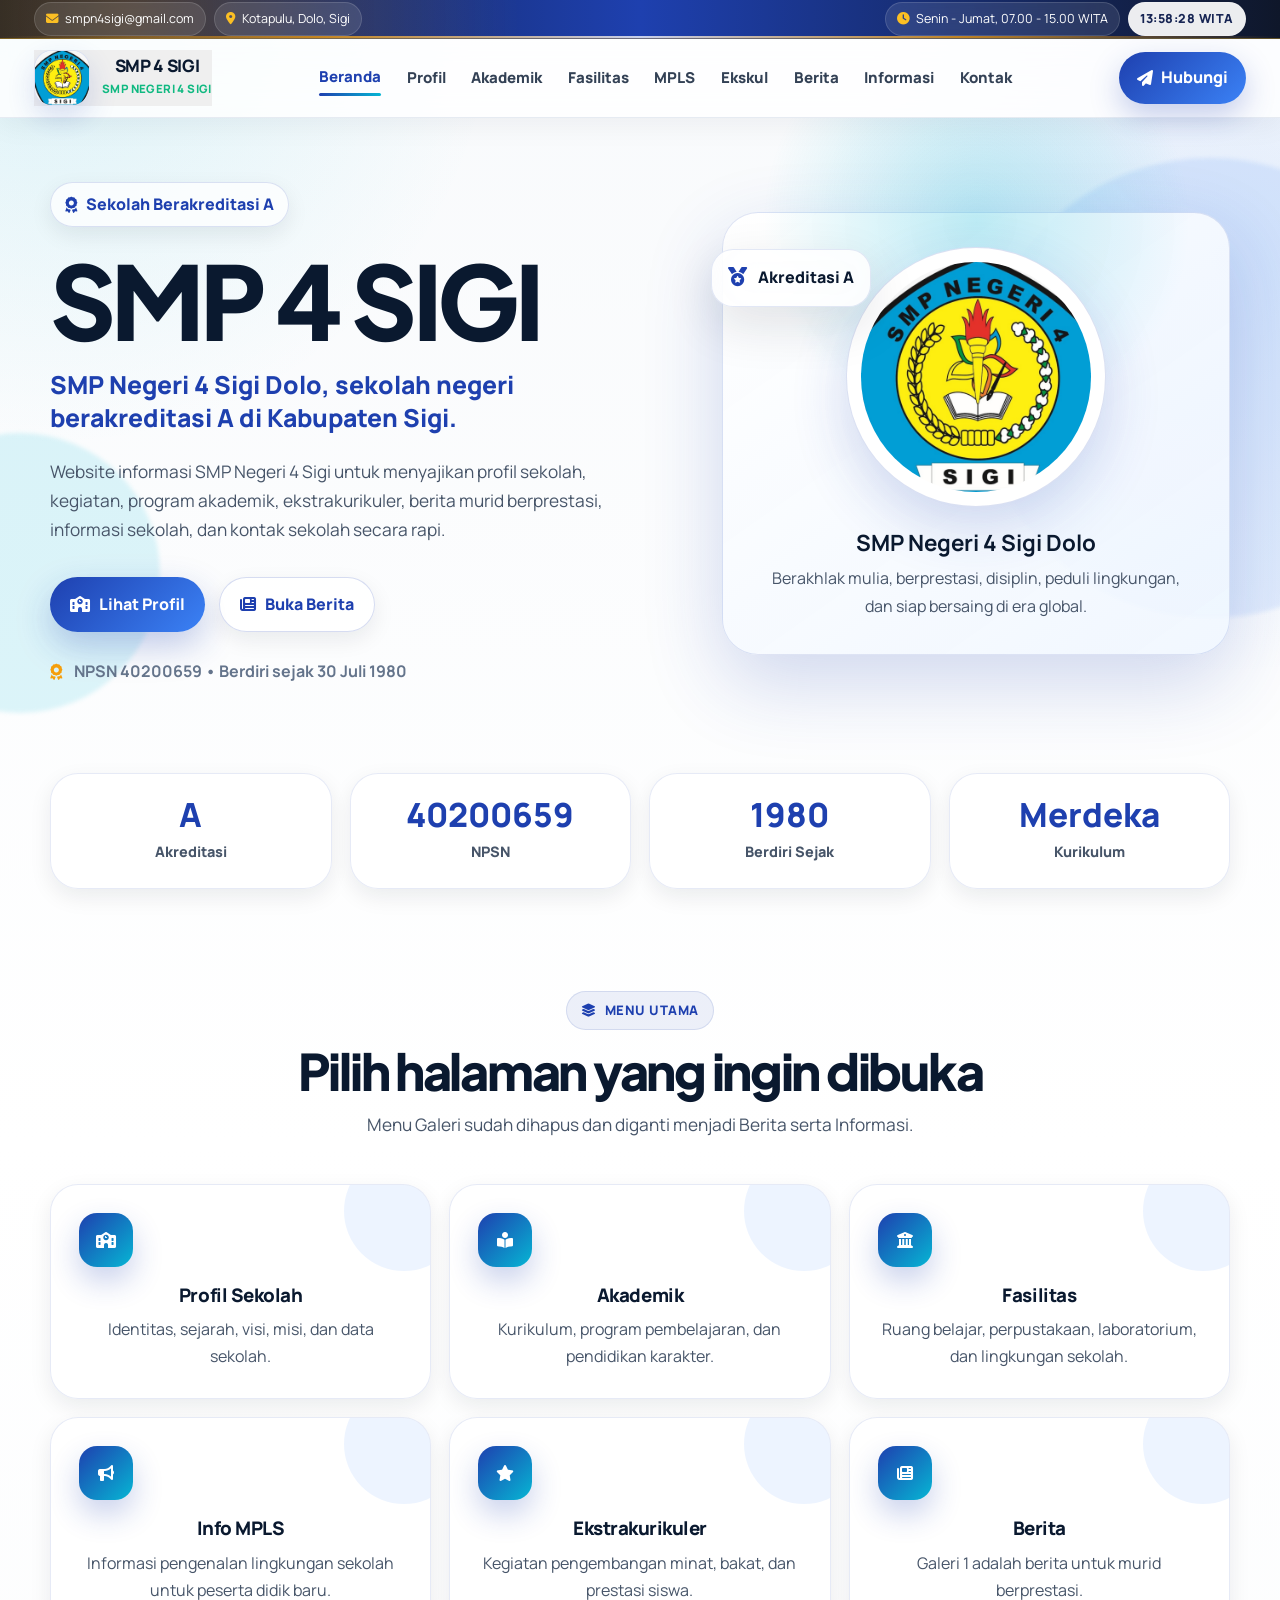
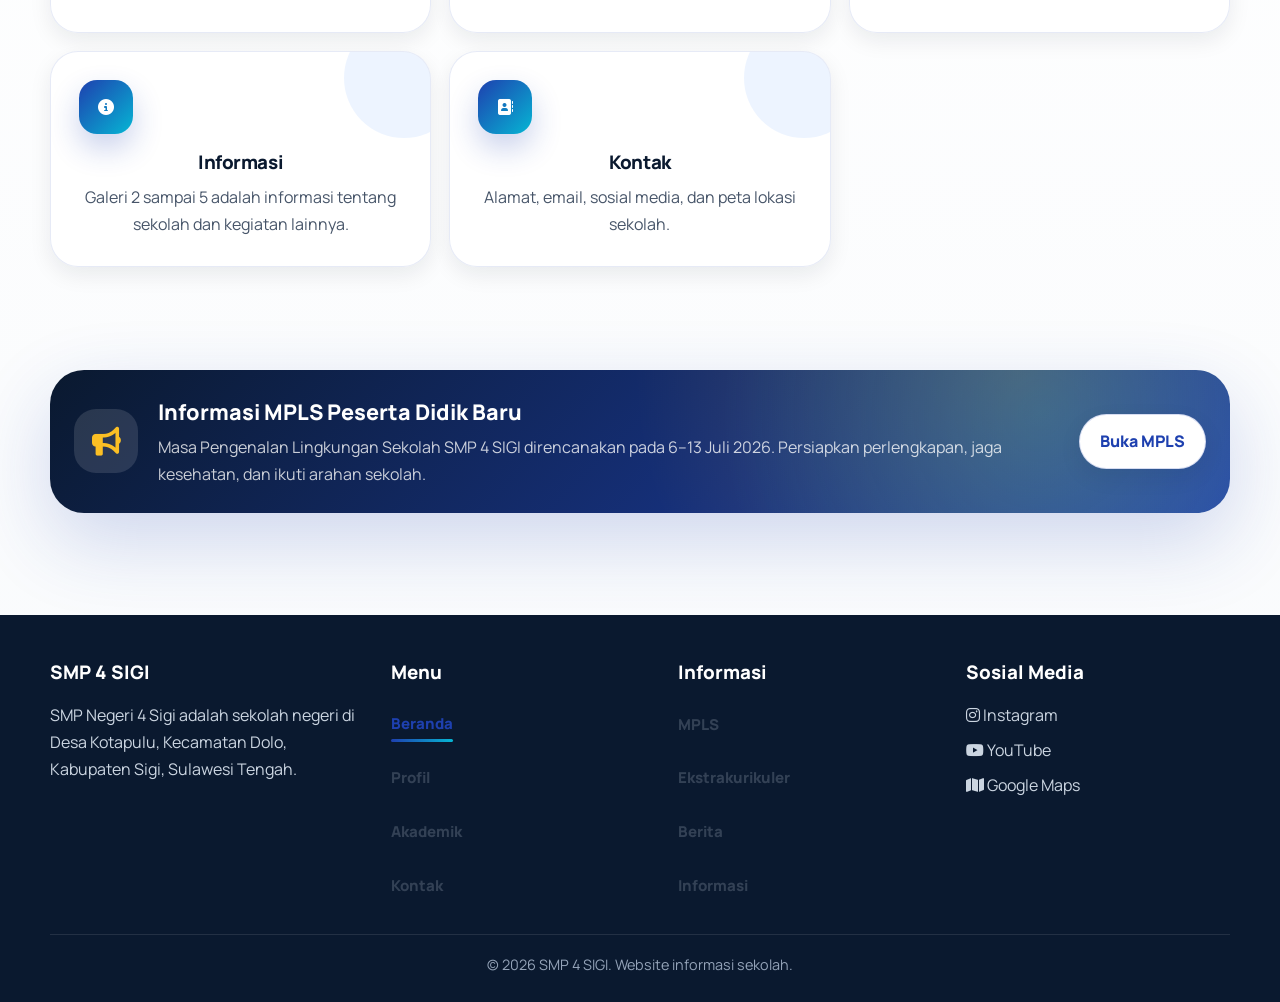
==== index.html @ 241a16c4 "Update index.html" ====
<!DOCTYPE html><html lang="id">
<head>
  <meta charset="UTF-8">
  <meta name="viewport" content="width=device-width, initial-scale=1.0">  <title>SMP 4 SIGI | SMP Negeri 4 Sigi Dolo Kabupaten Sigi</title>  <meta name="description" content="SMP 4 SIGI atau SMP Negeri 4 Sigi adalah sekolah negeri berakreditasi A di Desa Kotapulu, Kecamatan Dolo, Kabupaten Sigi, Sulawesi Tengah.">
  <meta name="keywords" content="SMP 4 SIGI, SMP Negeri 4 Sigi, SMPN 4 Sigi, SMP 4 Sigi, SMPN Dolo, SMP Kotapulu, SMP Negeri di Kabupaten Sigi">
  <meta name="author" content="SMP 4 SIGI">
  <meta name="robots" content="index, follow">
  <meta name="language" content="Indonesian">
  <meta name="theme-color" content="#1e40af">  <link rel="canonical" href="https://smpnegeri4sigi.my.id/">
  <link rel="sitemap" type="application/xml" title="Sitemap" href="https://smpnegeri4sigi.my.id/sitemap.xml">  <link rel="icon" href="smpn4sigi.WebP" type="image/webp">
  <link rel="shortcut icon" href="smpn4sigi.WebP" type="image/webp">
  <link rel="apple-touch-icon" href="smpn4sigi.WebP">  <meta property="og:title" content="SMP 4 SIGI | SMP Negeri 4 Sigi">
  <meta property="og:description" content="Website informasi SMP Negeri 4 Sigi.">
  <meta property="og:image" content="https://smpnegeri4sigi.my.id/smpn4sigi.WebP">
  <meta property="og:image:secure_url" content="https://smpnegeri4sigi.my.id/smpn4sigi.WebP">
  <meta property="og:url" content="https://smpnegeri4sigi.my.id/">
  <meta property="og:type" content="website">
  <meta property="og:locale" content="id_ID">
  <meta property="og:site_name" content="SMP 4 SIGI">  <meta name="twitter:card" content="summary_large_image">
  <meta name="twitter:title" content="SMP 4 SIGI | SMP Negeri 4 Sigi">
  <meta name="twitter:description" content="Website informasi SMP Negeri 4 Sigi.">
  <meta name="twitter:image" content="https://smpnegeri4sigi.my.id/smpn4sigi.WebP">  <script type="application/ld+json">
  {
    "@context": "https://schema.org",
    "@type": "EducationalOrganization",
    "name": "SMP 4 SIGI",
    "alternateName": [
      "SMP Negeri 4 Sigi",
      "SMP 4 Sigi",
      "SMPN 4 Sigi",
      "SMPN Dolo"
    ],
    "url": "https://smpnegeri4sigi.my.id/",
    "logo": "https://smpnegeri4sigi.my.id/smpn4sigi.WebP",
    "image": "https://smpnegeri4sigi.my.id/smpn4sigi.WebP",
    "description": "SMP 4 SIGI atau SMP Negeri 4 Sigi adalah sekolah negeri berakreditasi A di Desa Kotapulu, Kecamatan Dolo, Kabupaten Sigi, Sulawesi Tengah.",
    "foundingDate": "1980-07-30",
    "identifier": {
      "@type": "PropertyValue",
      "name": "NPSN",
      "value": "40200659"
    },
    "address": {
      "@type": "PostalAddress",
      "streetAddress": "Jalan Poros Palu-Kulawi KM. 13",
      "addressLocality": "Kotapulu",
      "addressRegion": "Sulawesi Tengah",
      "addressCountry": "ID"
    },
    "sameAs": [
      "https://www.instagram.com/spen4_sigi/",
      "https://www.youtube.com/@smpnegeri4sigi798",
      "https://www.google.com/maps/search/?api=1&query=SMP%204%20SIGI%20Kotapulu%20Dolo%20Sigi"
    ]
  }
  </script>  <script type="application/ld+json">
  {
    "@context": "https://schema.org",
    "@type": "WebSite",
    "name": "SMP 4 SIGI",
    "alternateName": "SMP Negeri 4 Sigi",
    "url": "https://smpnegeri4sigi.my.id/"
  }
  </script>  <link rel="preconnect" href="https://fonts.googleapis.com">
  <link rel="preconnect" href="https://fonts.gstatic.com" crossorigin>
  <link href="https://fonts.googleapis.com/css2?family=Plus+Jakarta+Sans:wght@500;600;700;800;900&family=Manrope:wght@400;500;600;700;800&display=swap" rel="stylesheet">
  <link rel="stylesheet" href="https://cdnjs.cloudflare.com/ajax/libs/font-awesome/6.5.2/css/all.min.css">
  <link rel="stylesheet" href="style.css">
</head><body>
  <div class="topbar">
    <div class="wide-container topbar-inner">
      <div class="topbar-group">
        <a class="topbar-pill" href="mailto:smpn4sigi@gmail.com">
          <i class="fa-solid fa-envelope"></i>
          <span>smpn4sigi@gmail.com</span>
        </a>    <a class="topbar-pill" href="https://www.google.com/maps/search/?api=1&amp;query=SMP%204%20SIGI%20Kotapulu%20Dolo%20Sigi" rel="noopener" target="_blank">
      <i class="fa-solid fa-location-dot"></i>
      <span>Kotapulu, Dolo, Sigi</span>
    </a>
  </div>

  <div class="topbar-group">
    <span class="topbar-pill">
      <i class="fa-solid fa-clock"></i>
      <span>Senin - Jumat, 07.00 - 15.00 WITA</span>
    </span>

    <span class="topbar-pill topbar-clock" id="liveClock">--:-- WITA</span>
  </div>
</div>

  </div>  <header class="site-header" id="siteHeader">
    <div class="wide-container navbar">
      <button aria-label="Buka Beranda" class="brand" data-page="beranda" type="button">
        <span class="brand-logo">
          <img alt="Logo SMP 4 SIGI" onerror="fallbackImage(this, 'SMP 4 SIGI')" src="smpn4sigi.WebP">
        </span>    <span>
      <span class="brand-title">SMP 4 SIGI</span>
      <span class="brand-subtitle">SMP Negeri 4 Sigi</span>
    </span>
  </button>

  <nav aria-label="Navigasi utama" class="nav-links">
    <button class="nav-link active" data-page="beranda" type="button">Beranda</button>
    <button class="nav-link" data-page="profil" type="button">Profil</button>
    <button class="nav-link" data-page="akademik" type="button">Akademik</button>
    <button class="nav-link" data-page="fasilitas" type="button">Fasilitas</button>
    <button class="nav-link" data-page="mpls" type="button">MPLS</button>
    <button class="nav-link" data-page="ekskul" type="button">Ekskul</button>
    <button class="nav-link" data-page="berita" type="button">Berita</button>
    <button class="nav-link" data-page="informasi" type="button">Informasi</button>
    <button class="nav-link" data-page="kontak" type="button">Kontak</button>
  </nav>

  <button class="nav-cta" data-page="kontak" type="button">
    <i class="fa-solid fa-paper-plane"></i>
    Hubungi
  </button>

  <button aria-label="Buka menu" class="menu-toggle" id="menuToggle" type="button">
    <i class="fa-solid fa-bars"></i>
  </button>
</div>

  </header>  <nav aria-label="Navigasi mobile" class="mobile-menu" id="mobileMenu">
    <button class="nav-link active" data-page="beranda" type="button"><i class="fa-solid fa-house"></i> Beranda</button>
    <button class="nav-link" data-page="profil" type="button"><i class="fa-solid fa-school"></i> Profil</button>
    <button class="nav-link" data-page="akademik" type="button"><i class="fa-solid fa-book-open"></i> Akademik</button>
    <button class="nav-link" data-page="fasilitas" type="button"><i class="fa-solid fa-building"></i> Fasilitas</button>
    <button class="nav-link" data-page="mpls" type="button"><i class="fa-solid fa-bullhorn"></i> MPLS</button>
    <button class="nav-link" data-page="ekskul" type="button"><i class="fa-solid fa-star"></i> Ekskul</button>
    <button class="nav-link" data-page="berita" type="button"><i class="fa-solid fa-newspaper"></i> Berita</button>
    <button class="nav-link" data-page="informasi" type="button"><i class="fa-solid fa-circle-info"></i> Informasi</button>
    <button class="nav-link" data-page="kontak" type="button"><i class="fa-solid fa-phone"></i> Kontak</button>
  </nav>  <main>
    <section class="page is-active" data-title="Beranda" id="beranda">
      <div class="home-hero">
        <div class="container hero-grid">
          <div>
            <div class="hero-kicker">
              <i class="fa-solid fa-award"></i>
              Sekolah Berakreditasi A
            </div>        <h1 class="hero-title">SMP 4 SIGI</h1>

        <h2 class="hero-subtitle">
          SMP Negeri 4 Sigi Dolo, sekolah negeri berakreditasi A di Kabupaten Sigi.
        </h2>

        <p class="hero-desc">
          Website informasi SMP Negeri 4 Sigi untuk menyajikan profil sekolah, kegiatan, program akademik, ekstrakurikuler, berita murid berprestasi, informasi sekolah, dan kontak sekolah secara rapi.
        </p>

        <div class="hero-actions">
          <button class="btn btn-primary" data-page="profil" type="button">
            <i class="fa-solid fa-school"></i>
            Lihat Profil
          </button>

          <button class="btn btn-outline" data-page="berita" type="button">
            <i class="fa-solid fa-newspaper"></i>
            Buka Berita
          </button>
        </div>

        <p class="hero-note">
          <i class="fa-solid fa-award"></i>
          NPSN 40200659 • Berdiri sejak 30 Juli 1980
        </p>
      </div>

      <div aria-label="Kartu profil SMP 4 SIGI" class="hero-card">
        <img alt="Logo dan identitas SMP 4 SIGI" onerror="fallbackImage(this, 'SMP 4 SIGI')" src="smpn4sigi.WebP">

        <div class="hero-floating">
          <i class="fa-solid fa-medal"></i>
          <span>Akreditasi A</span>
        </div>

        <div class="hero-card-content">
          <h3>SMP Negeri 4 Sigi Dolo</h3>
          <p>Berakhlak mulia, berprestasi, disiplin, peduli lingkungan, dan siap bersaing di era global.</p>
        </div>
      </div>
    </div>
  </div>

  <div class="container">
    <div class="stats-grid reveal">
      <div class="stat-card">
        <h3>A</h3>
        <p>Akreditasi</p>
      </div>

      <div class="stat-card">
        <h3>40200659</h3>
        <p>NPSN</p>
      </div>

      <div class="stat-card">
        <h3>1980</h3>
        <p>Berdiri Sejak</p>
      </div>

      <div class="stat-card">
        <h3>Merdeka</h3>
        <p>Kurikulum</p>
      </div>
    </div>
  </div>

  <section class="section">
    <div class="container">
      <div class="section-title reveal">
        <span class="eyebrow">
          <i class="fa-solid fa-layer-group"></i>
          Menu Utama
        </span>

        <h2>Pilih halaman yang ingin dibuka</h2>
        <p>Menu Galeri sudah dihapus dan diganti menjadi Berita serta Informasi.</p>
      </div>

      <div class="quick-pages">
        <button class="card quick-card reveal" data-page="profil" type="button">
          <div class="icon-box"><i class="fa-solid fa-school"></i></div>
          <h3>Profil Sekolah</h3>
          <p>Identitas, sejarah, visi, misi, dan data sekolah.</p>
        </button>

        <button class="card quick-card reveal" data-page="akademik" type="button">
          <div class="icon-box"><i class="fa-solid fa-book-open-reader"></i></div>
          <h3>Akademik</h3>
          <p>Kurikulum, program pembelajaran, dan pendidikan karakter.</p>
        </button>

        <button class="card quick-card reveal" data-page="fasilitas" type="button">
          <div class="icon-box"><i class="fa-solid fa-building-columns"></i></div>
          <h3>Fasilitas</h3>
          <p>Ruang belajar, perpustakaan, laboratorium, dan lingkungan sekolah.</p>
        </button>

        <button class="card quick-card reveal" data-page="mpls" type="button">
          <div class="icon-box"><i class="fa-solid fa-bullhorn"></i></div>
          <h3>Info MPLS</h3>
          <p>Informasi pengenalan lingkungan sekolah untuk peserta didik baru.</p>
        </button>

        <button class="card quick-card reveal" data-page="ekskul" type="button">
          <div class="icon-box"><i class="fa-solid fa-star"></i></div>
          <h3>Ekstrakurikuler</h3>
          <p>Kegiatan pengembangan minat, bakat, dan prestasi siswa.</p>
        </button>

        <button class="card quick-card reveal" data-page="berita" type="button">
          <div class="icon-box"><i class="fa-solid fa-newspaper"></i></div>
          <h3>Berita</h3>
          <p>Galeri 1 adalah berita untuk murid berprestasi.</p>
        </button>

        <button class="card quick-card reveal" data-page="informasi" type="button">
          <div class="icon-box"><i class="fa-solid fa-circle-info"></i></div>
          <h3>Informasi</h3>
          <p>Galeri 2 sampai 5 adalah informasi tentang sekolah dan kegiatan lainnya.</p>
        </button>

        <button class="card quick-card reveal" data-page="kontak" type="button">
          <div class="icon-box"><i class="fa-solid fa-address-book"></i></div>
          <h3>Kontak</h3>
          <p>Alamat, email, sosial media, dan peta lokasi sekolah.</p>
        </button>
      </div>
    </div>
  </section>

  <section class="section" style="padding-top:0">
    <div class="container">
      <div class="info-strip reveal">
        <i class="fa-solid fa-bullhorn"></i>

        <div>
          <h3>Informasi MPLS Peserta Didik Baru</h3>
          <p>Masa Pengenalan Lingkungan Sekolah SMP 4 SIGI direncanakan pada 6–13 Juli 2026. Persiapkan perlengkapan, jaga kesehatan, dan ikuti arahan sekolah.</p>
        </div>

        <button class="btn btn-outline" data-page="mpls" style="background:#fff;color:#1e40af" type="button">
          Buka MPLS
        </button>
      </div>
    </div>
  </section>
</section>

<section class="page" data-title="Profil Sekolah" id="profil">
  <div class="page-hero">
    <div class="container page-hero-content">
      <div>
        <div class="breadcrumb">
          <i class="fa-solid fa-house"></i>
          Beranda
          <i class="fa-solid fa-chevron-right"></i>
          Profil
        </div>

        <h1>Profil Sekolah</h1>
        <p>Informasi identitas, sejarah singkat, visi, misi, dan komitmen SMP Negeri 4 Sigi.</p>
      </div>

      <div class="hero-badge-card">
        <img alt="Logo SMP 4 SIGI" onerror="fallbackImage(this, 'SMP 4 SIGI')" src="smpn4sigi.WebP">
        <strong>SMP Negeri 4 Sigi</strong>
        <span>Desa Kotapulu, Kecamatan Dolo</span>
      </div>
    </div>
  </div>

  <div class="section">
    <div class="container grid-2">
      <div class="card reveal">
        <span class="eyebrow">
          <i class="fa-solid fa-circle-info"></i>
          Identitas
        </span>

        <h3 style="font-size:2rem;margin:14px 0 16px">Data Sekolah</h3>

        <table class="data-table">
          <tr><td>Nama Sekolah</td><td>SMP Negeri 4 Sigi</td></tr>
          <tr><td>Nama Populer</td><td>SMP 4 SIGI</td></tr>
          <tr><td>NPSN</td><td>40200659</td></tr>
          <tr><td>Status</td><td>Negeri</td></tr>
          <tr><td>Akreditasi</td><td>A</td></tr>
          <tr><td>Kurikulum</td><td>Kurikulum Merdeka</td></tr>
          <tr><td>Kepala Sekolah</td><td>Mariati</td></tr>
          <tr><td>Tanggal Berdiri</td><td>30 Juli 1980</td></tr>
          <tr><td>Alamat</td><td>Jalan Poros Palu-Kulawi KM. 13, Kotapulu, Dolo, Kabupaten Sigi</td></tr>
        </table>
      </div>

      <div class="card reveal">
        <span class="eyebrow">
          <i class="fa-solid fa-landmark"></i>
          Sejarah
        </span>

        <h3 style="font-size:2rem;margin:14px 0 16px">Sejarah Singkat</h3>

        <p>
          SMP Negeri 4 Sigi berdiri dan beroperasi sejak 30 Juli 1980. Sekolah ini berlokasi di Jalan Poros Palu-Kulawi KM. 13, Desa Kotapulu, Kecamatan Dolo, Kabupaten Sigi, Sulawesi Tengah.
        </p>

        <p style="margin-top:14px">
          Sebagai sekolah negeri, SMP 4 SIGI terus berupaya menghadirkan layanan pendidikan yang bermutu, nyaman, disiplin, dan berorientasi pada pengembangan potensi peserta didik.
        </p>

        <div class="grid-2" style="margin-top:18px">
          <div class="soft-card">
            <h3>Komitmen</h3>
            <p>Pendidikan berkualitas dan berkarakter.</p>
          </div>

          <div class="soft-card">
            <h3>Lingkungan</h3>
            <p>Belajar nyaman, aktif, dan peduli lingkungan.</p>
          </div>
        </div>
      </div>
    </div>

    <div class="container" style="margin-top:24px">
      <div class="grid-2">
        <div class="card vision-card reveal">
          <span class="eyebrow">
            <i class="fa-solid fa-eye"></i>
            Visi
          </span>

          <h3 style="font-size:1.8rem;margin:14px 0 12px">Arah Sekolah</h3>

          <p style="font-size:1.1rem;color:#1e40af;font-weight:900">
            “Terwujudnya peserta didik yang berakhlak mulia, berprestasi, disiplin, peduli lingkungan, dan mampu bersaing di era global.”
          </p>
        </div>

        <div class="card reveal">
          <span class="eyebrow">
            <i class="fa-solid fa-list-check"></i>
            Misi
          </span>

          <h3 style="font-size:1.8rem;margin:14px 0 12px">Langkah Utama</h3>

          <ul class="list-check">
            <li><i class="fa-solid fa-circle-check"></i><span>Meningkatkan pembelajaran yang aktif, kreatif, dan menyenangkan.</span></li>
            <li><i class="fa-solid fa-circle-check"></i><span>Membentuk peserta didik yang disiplin, santun, dan bertanggung jawab.</span></li>
            <li><i class="fa-solid fa-circle-check"></i><span>Mendorong prestasi akademik dan non-akademik sesuai minat siswa.</span></li>
            <li><i class="fa-solid fa-circle-check"></i><span>Membiasakan kepedulian terhadap kebersihan dan lingkungan sekolah.</span></li>
          </ul>
        </div>
      </div>
    </div>
  </div>
</section>

<section class="page" data-title="Akademik" id="akademik">
  <div class="page-hero">
    <div class="container page-hero-content">
      <div>
        <div class="breadcrumb">
          <i class="fa-solid fa-house"></i>
          Beranda
          <i class="fa-solid fa-chevron-right"></i>
          Akademik
        </div>

        <h1>Akademik</h1>
        <p>Program pembelajaran, kurikulum, literasi, dan penguatan karakter peserta didik SMP 4 SIGI.</p>
      </div>

      <div class="hero-badge-card">
        <i class="fa-solid fa-book-open-reader" style="font-size:4rem;color:#fbbf24;margin-bottom:12px"></i>
        <strong>Kurikulum Merdeka</strong>
        <span>Pembelajaran aktif dan berkarakter</span>
      </div>
    </div>
  </div>

  <div class="section">
    <div class="container">
      <div class="section-title reveal">
        <span class="eyebrow">
          <i class="fa-solid fa-graduation-cap"></i>
          Program Pembelajaran
        </span>

        <h2>Pembelajaran yang aktif dan bermakna</h2>
        <p>Fokus akademik diarahkan untuk meningkatkan pemahaman, keterampilan, karakter, serta kreativitas siswa.</p>
      </div>

      <div class="grid-3">
        <div class="card feature-card reveal">
          <div class="icon-box"><i class="fa-solid fa-book"></i></div>
          <h3>Kurikulum Merdeka</h3>
          <p>Pembelajaran dirancang agar siswa lebih aktif, mandiri, dan mampu memahami materi melalui pengalaman belajar yang bermakna.</p>
        </div>

        <div class="card feature-card reveal">
          <div class="icon-box"><i class="fa-solid fa-user-shield"></i></div>
          <h3>Pendidikan Karakter</h3>
          <p>Pembiasaan disiplin, tanggung jawab, sopan santun, gotong royong, dan kepedulian sosial dalam kegiatan sekolah.</p>
        </div>

        <div class="card feature-card reveal">
          <div class="icon-box"><i class="fa-solid fa-laptop-code"></i></div>
          <h3>Literasi Digital</h3>
          <p>Mendorong siswa memahami teknologi secara positif untuk belajar, mencari informasi, dan berkarya.</p>
        </div>
      </div>
    </div>
  </div>

  <div class="section" style="padding-top:0">
    <div class="container grid-2">
      <div class="card reveal">
        <span class="eyebrow">
          <i class="fa-solid fa-chart-line"></i>
          Fokus Akademik
        </span>

        <h3 style="font-size:2rem;margin:14px 0 16px">Pilar Pembelajaran</h3>

        <ul class="list-check">
          <li><i class="fa-solid fa-circle-check"></i><span>Pembelajaran berbasis proyek dan penguatan Profil Pelajar Pancasila.</span></li>
          <li><i class="fa-solid fa-circle-check"></i><span>Penguatan literasi, numerasi, dan kemampuan berpikir kritis.</span></li>
          <li><i class="fa-solid fa-circle-check"></i><span>Pembinaan siswa melalui kegiatan akademik dan non-akademik.</span></li>
          <li><i class="fa-solid fa-circle-check"></i><span>Evaluasi belajar yang mendorong perkembangan siswa secara bertahap.</span></li>
        </ul>
      </div>

      <div class="card reveal">
        <span class="eyebrow">
          <i class="fa-solid fa-trophy"></i>
          Prestasi
        </span>

        <h3 style="font-size:2rem;margin:14px 0 16px">Ruang Berkembang</h3>

        <p>
          Peserta didik didorong untuk mengikuti lomba, kegiatan literasi, olahraga, seni, PMR, Pramuka, OSIS, serta kegiatan pengembangan diri lain sesuai bakat dan minat.
        </p>

        <button class="btn btn-primary" data-page="ekskul" style="margin-top:18px" type="button">
          <i class="fa-solid fa-star"></i>
          Lihat Ekskul
        </button>
      </div>
    </div>
  </div>
</section>

<section class="page" data-title="Fasilitas" id="fasilitas">
  <div class="page-hero">
    <div class="container page-hero-content">
      <div>
        <div class="breadcrumb">
          <i class="fa-solid fa-house"></i>
          Beranda
          <i class="fa-solid fa-chevron-right"></i>
          Fasilitas
        </div>

        <h1>Fasilitas</h1>
        <p>Fasilitas sekolah disusun untuk menunjang pembelajaran, kegiatan siswa, dan kenyamanan lingkungan sekolah.</p>
      </div>

      <div class="hero-badge-card">
        <i class="fa-solid fa-building-columns" style="font-size:4rem;color:#fbbf24;margin-bottom:12px"></i>
        <strong>Ruang Belajar Nyaman</strong>
        <span>Mendukung kegiatan akademik dan non-akademik</span>
      </div>
    </div>
  </div>

  <div class="section">
    <div class="container facility-grid">
      <div class="facility-main reveal">
        <img alt="Lingkungan SMP 4 SIGI" onerror="fallbackImage(this, 'Lingkungan SMP 4 SIGI')" src="galeri5.jpg">

        <div class="facility-main-content">
          <h3>Lingkungan Sekolah</h3>
          <p>Suasana sekolah dibuat nyaman untuk mendukung kegiatan belajar, pembinaan karakter, dan aktivitas siswa.</p>
        </div>
      </div>

      <div class="facility-list">
        <div class="soft-card facility-item reveal">
          <i class="fa-solid fa-chalkboard-user"></i>
          <div>
            <h3>Ruang Kelas</h3>
            <p>Ruang belajar untuk kegiatan pembelajaran harian.</p>
          </div>
        </div>

        <div class="soft-card facility-item reveal">
          <i class="fa-solid fa-book-open"></i>
          <div>
            <h3>Perpustakaan</h3>
            <p>Mendukung literasi dan kebiasaan membaca siswa.</p>
          </div>
        </div>

        <div class="soft-card facility-item reveal">
          <i class="fa-solid fa-flask"></i>
          <div>
            <h3>Laboratorium</h3>
            <p>Tempat praktik dan kegiatan pembelajaran berbasis eksperimen.</p>
          </div>
        </div>

        <div class="soft-card facility-item reveal">
          <i class="fa-solid fa-volleyball"></i>
          <div>
            <h3>Lapangan</h3>
            <p>Digunakan untuk olahraga, upacara, dan kegiatan sekolah.</p>
          </div>
        </div>

        <div class="soft-card facility-item reveal">
          <i class="fa-solid fa-dumbbell"></i>
          <div>
            <h3>Alat Olahraga</h3>
            <p>Perlengkapan olahraga untuk menunjang praktik PJOK, latihan, dan kegiatan kebugaran siswa.</p>
          </div>
        </div>

        <div class="soft-card facility-item reveal">
          <i class="fa-solid fa-building-columns"></i>
          <div>
            <h3>Aula</h3>
            <p>Ruang serbaguna untuk pertemuan, pembinaan, kegiatan sekolah, dan acara bersama.</p>
          </div>
        </div>

        <div class="soft-card facility-item reveal">
          <i class="fa-solid fa-mosque"></i>
          <div>
            <h3>Sarana Ibadah</h3>
            <p>Mendukung pembinaan spiritual dan karakter siswa.</p>
          </div>
        </div>
      </div>
    </div>
  </div>
</section>

<section class="page" data-title="MPLS" id="mpls">
  <div class="page-hero">
    <div class="container page-hero-content">
      <div>
        <div class="breadcrumb">
          <i class="fa-solid fa-house"></i>
          Beranda
          <i class="fa-solid fa-chevron-right"></i>
          MPLS
        </div>

        <h1>Info MPLS</h1>
        <p>Informasi Masa Pengenalan Lingkungan Sekolah untuk peserta didik baru SMP 4 SIGI.</p>
      </div>

      <div class="hero-badge-card">
        <i class="fa-solid fa-bullhorn" style="font-size:4rem;color:#fbbf24;margin-bottom:12px"></i>
        <strong>6–13 Juli 2026</strong>
        <span>Jadwal MPLS peserta didik baru</span>
      </div>
    </div>
  </div>

  <div class="section">
    <div class="container">
      <div class="grid-2">
        <div class="card reveal">
          <span class="eyebrow">
            <i class="fa-solid fa-calendar-days"></i>
            Detail Kegiatan
          </span>

          <h3 style="font-size:2rem;margin:14px 0 16px">MPLS SMP 4 SIGI 2026/2027</h3>

          <p>
            Masa Pengenalan Lingkungan Sekolah SMP 4 SIGI direncanakan pada tanggal <strong>6–13 Juli 2026</strong>. Kegiatan ini membantu peserta didik baru mengenal lingkungan sekolah, tata tertib, guru, teman, fasilitas, budaya sekolah, dan program sekolah.
          </p>

          <div class="mpls-detail-grid" style="margin-top:18px">
            <div class="soft-card">
              <h3>Tanggal</h3>
              <p>6–13 Juli 2026</p>
            </div>

            <div class="soft-card">
              <h3>Tempat</h3>
              <p>SMP 4 SIGI</p>
            </div>

            <div class="soft-card">
              <h3>Status</h3>
              <p>Persiapan</p>
            </div>

            <div class="soft-card">
              <h3>Tahun Ajaran</h3>
              <p>2026/2027</p>
            </div>
          </div>
        </div>

        <div class="card reveal">
          <span class="eyebrow">
            <i class="fa-solid fa-clipboard-check"></i>
            Perlengkapan
          </span>

          <h3 style="font-size:2rem;margin:14px 0 16px">Yang Perlu Disiapkan</h3>

          <ul class="list-check">
            <li><i class="fa-solid fa-circle-check"></i><span>Seragam sekolah lengkap sesuai arahan sekolah.</span></li>
            <li><i class="fa-solid fa-circle-check"></i><span>Alat tulis dan buku catatan.</span></li>
            <li><i class="fa-solid fa-circle-check"></i><span>Botol minum dan bekal pribadi.</span></li>
            <li><i class="fa-solid fa-circle-check"></i><span>Perlengkapan ibadah.</span></li>
            <li><i class="fa-solid fa-circle-check"></i><span>Topi atau atribut lain sesuai arahan sekolah.</span></li>
          </ul>
        </div>
      </div>

      <div class="card reveal mpls-order-card">
        <span class="eyebrow">
          <i class="fa-solid fa-list-ol"></i>
          Urutan MPLS
        </span>

        <h3 style="font-size:2rem;margin:14px 0 20px">Urutan Jadwal Kegiatan</h3>

        <div class="mpls-timeline">
          <div class="mpls-step">
            <strong>1</strong>
            <div>
              <h4>Senin, 6 Juli 2026</h4>
              <p>Pembukaan MPLS, pengarahan awal, pengenalan guru, wali kelas, dan lingkungan sekolah.</p>
            </div>
          </div>

          <div class="mpls-step">
            <strong>2</strong>
            <div>
              <h4>Selasa, 7 Juli 2026</h4>
              <p>Pengenalan tata tertib, budaya sekolah, kebiasaan disiplin, dan etika peserta didik.</p>
            </div>
          </div>

          <div class="mpls-step">
            <strong>3</strong>
            <div>
              <h4>Rabu, 8 Juli 2026</h4>
              <p>Pengenalan fasilitas sekolah, ruang belajar, perpustakaan, laboratorium, lapangan, aula, dan sarana ibadah.</p>
            </div>
          </div>

          <div class="mpls-step">
            <strong>4</strong>
            <div>
              <h4>Kamis, 9 Juli 2026</h4>
              <p>Materi karakter, anti perundungan, kebersihan lingkungan, dan penguatan Profil Pelajar Pancasila.</p>
            </div>
          </div>

          <div class="mpls-step">
            <strong>5</strong>
            <div>
              <h4>Jumat, 10 Juli 2026</h4>
              <p>Pengenalan kegiatan OSIS, Pramuka, PMR, olahraga, dan pilihan ekstrakurikuler sekolah.</p>
            </div>
          </div>

          <div class="mpls-step">
            <strong>6</strong>
            <div>
              <h4>Senin, 13 Juli 2026</h4>
              <p>Refleksi, penutupan MPLS, dan arahan persiapan mengikuti pembelajaran reguler.</p>
            </div>
          </div>
        </div>

        <p class="schedule-note">* Urutan kegiatan dapat disesuaikan kembali mengikuti arahan resmi pihak SMP 4 SIGI.</p>
      </div>

      <div class="card reveal rules-card">
        <span class="eyebrow">
          <i class="fa-solid fa-shield-heart"></i>
          Tata Tertib MPLS
        </span>

        <div class="rules-grid">
          <ul class="list-check">
            <li><i class="fa-solid fa-circle-check"></i><span>Datang tepat waktu.</span></li>
            <li><i class="fa-solid fa-circle-check"></i><span>Mengikuti kegiatan dengan tertib.</span></li>
            <li><i class="fa-solid fa-circle-check"></i><span>Berpakaian sesuai arahan.</span></li>
          </ul>

          <ul class="list-check">
            <li><i class="fa-solid fa-circle-check"></i><span>Menjaga kebersihan dan kesopanan.</span></li>
            <li><i class="fa-solid fa-circle-check"></i><span>Dilarang membawa barang berbahaya.</span></li>
            <li><i class="fa-solid fa-circle-check"></i><span>Dilarang melakukan perundungan.</span></li>
          </ul>
        </div>
      </div>
    </div>
  </div>
</section>

<section class="page" data-title="Ekstrakurikuler" id="ekskul">
  <div class="page-hero">
    <div class="container page-hero-content">
      <div>
        <div class="breadcrumb">
          <i class="fa-solid fa-house"></i>
          Beranda
          <i class="fa-solid fa-chevron-right"></i>
          Ekskul
        </div>

        <h1>Ekstrakurikuler</h1>
        <p>Kegiatan pengembangan minat, bakat, karakter, kepemimpinan, dan prestasi siswa SMP 4 SIGI.</p>
      </div>

      <div class="hero-badge-card">
        <i class="fa-solid fa-star" style="font-size:4rem;color:#fbbf24;margin-bottom:12px"></i>
        <strong>Pengembangan Diri</strong>
        <span>Akademik, seni, olahraga, dan kepemimpinan</span>
      </div>
    </div>
  </div>

  <div class="section">
    <div class="container">
      <div class="section-title reveal">
        <span class="eyebrow">
          <i class="fa-solid fa-star"></i>
          Ekstrakurikuler
        </span>

        <h2>Kegiatan pengembangan bakat siswa</h2>
        <p>Ekstrakurikuler SMP 4 SIGI menjadi tempat siswa mengembangkan kemampuan, disiplin, kerja sama, dan prestasi.</p>
      </div>

      <div class="grid-3">
        <div class="card feature-card reveal">
          <div class="icon-box">
            <i class="fa-solid fa-campground"></i>
          </div>
          <h3>Pramuka</h3>
          <p>Melatih kedisiplinan, kemandirian, kepemimpinan, tanggung jawab, dan kerja sama.</p>
        </div>

        <div class="card feature-card reveal">
          <div class="icon-box">
            <i class="fa-solid fa-hand-holding-medical"></i>
          </div>
          <h3>PMR</h3>
          <p>Membentuk kepedulian sosial, jiwa kemanusiaan, dan keterampilan pertolongan pertama.</p>
        </div>

        <div class="card feature-card reveal">
          <div class="icon-box">
            <i class="fa-solid fa-user-group"></i>
          </div>
          <h3>OSIS</h3>
          <p>Melatih kepemimpinan, organisasi, kerja tim, tanggung jawab, dan kreativitas siswa.</p>
        </div>

        <div class="card feature-card reveal">
          <div class="icon-box">
            <i class="fa-solid fa-hand-fist"></i>
          </div>
          <h3>Silat</h3>
          <p>Mengembangkan kemampuan bela diri, keberanian, ketahanan fisik, dan sportivitas.</p>
        </div>

        <div class="card feature-card reveal">
          <div class="icon-box">
            <i class="fa-solid fa-medal"></i>
          </div>
          <h3>Karate</h3>
          <p>Melatih fokus, kekuatan, disiplin, keberanian, dan pengendalian diri.</p>
        </div>

        <div class="card feature-card reveal">
          <div class="icon-box">
            <i class="fa-solid fa-bolt"></i>
          </div>
          <h3>Taekwondo</h3>
          <p>Mengasah kelincahan, kekuatan, teknik bela diri, kedisiplinan, dan rasa percaya diri.</p>
        </div>

        <div class="card feature-card reveal">
          <div class="icon-box">
            <i class="fa-solid fa-mountain"></i>
          </div>
          <h3>Panjat Tebing</h3>
          <p>Melatih keberanian, konsentrasi, strategi, kekuatan fisik, dan semangat pantang menyerah.</p>
        </div>

        <div class="card feature-card reveal">
          <div class="icon-box">
            <i class="fa-solid fa-futbol"></i>
          </div>
          <h3>Sepak Bola</h3>
          <p>Mengembangkan kerja sama tim, teknik bermain, stamina, dan sportivitas.</p>
        </div>

        <div class="card feature-card reveal">
          <div class="icon-box">
            <i class="fa-solid fa-table-tennis-paddle-ball"></i>
          </div>
          <h3>Bulu Tangkis</h3>
          <p>Mengembangkan refleks, ketangkasan, kecepatan, fokus, dan semangat kompetisi.</p>
        </div>
      </div>

      <div class="soft-card reveal" style="margin-top:22px;text-align:center;background:linear-gradient(135deg,#eff6ff,#ecfeff)">
        <p style="font-weight:900;color:#1e40af">
          “Melalui kegiatan ekstrakurikuler, peserta didik SMP 4 SIGI dapat mengembangkan potensi diri, membangun karakter, dan meraih prestasi sesuai minat dan bakat masing-masing.”
        </p>
      </div>
    </div>
  </div>
</section>

<section class="page" data-title="Berita" id="berita">
  <div class="page-hero">
    <div class="container page-hero-content">
      <div>
        <div class="breadcrumb">
          <i class="fa-solid fa-house"></i>
          Beranda
          <i class="fa-solid fa-chevron-right"></i>
          Berita
        </div>

        <h1>Berita Murid Berprestasi</h1>
        <p></p>
      </div>

      <div class="hero-badge-card">
        <i class="fa-solid fa-newspaper" style="font-size:4rem;color:#fbbf24;margin-bottom:12px"></i>
        <strong>Berita</strong>
        <span></span>
      </div>
    </div>
  </div>

  <div class="section">
    <div class="container news-layout">
      <article class="headline-card reveal">
        <img
          alt="PMR SMPN 4 Sigi Raih Juara 1 Umum Temu PMR se-Kabupaten Sigi 2025"
          title="PMR SMPN 4 Sigi Raih Juara 1 Umum Temu PMR se-Kabupaten Sigi 2025"
          onerror="fallbackImage(this, 'Prestasi PMR SMPN 4 Sigi')"
          src="galeri1.jpg">

        <div class="headline-content">
          <span class="pill" style="background:rgba(255,255,255,.16);color:#fff;border-color:rgba(255,255,255,.20)">
            <i class="fa-solid fa-trophy"></i>
            Berita Prestasi
          </span>

          <h3>PMR SMPN 4 Sigi Raih Juara 1 Umum</h3>
          <p>Temu PMR se-Kabupaten Sigi 2025 dengan 9 lomba juara 1 dan 3 lomba juara 2.</p>

          <a class="btn btn-primary" href="smpn-4-sigi-sapu-bersih-9-juara.html" style="margin-top:16px">
            <i class="fa-solid fa-newspaper"></i>
            Baca Berita Lengkap
          </a>
        </div>
      </article>
    </div>
  </div>
</section>

<section class="page" data-title="Informasi" id="informasi">
  <div class="page-hero">
    <div class="container page-hero-content">
      <div>
        <div class="breadcrumb">
          <i class="fa-solid fa-house"></i>
          Beranda
          <i class="fa-solid fa-chevron-right"></i>
          Informasi
        </div>

        <h1>Informasi Sekolah</h1>
        <p></p>
      </div>

      <div class="hero-badge-card">
        <i class="fa-solid fa-circle-info" style="font-size:4rem;color:#fbbf24;margin-bottom:12px"></i>
        <strong>Informasi</strong>
        <span></span>
      </div>
    </div>
  </div>

  <div class="section">
    <div class="container">
      <div class="section-title reveal">
        <span class="eyebrow">
          <i class="fa-solid fa-circle-info"></i>
          Informasi
        </span>

        <h2>Kegiatan dan dokumentasi sekolah</h2>
        <p></p>
      </div>

      <div class="gallery-grid">
        <div class="gallery-item reveal" data-full="galeri2.jpg">
          <img
            alt="Penerimaan Tamu Penggalang SMPN 4 Sigi"
            title="Penerimaan Tamu Penggalang SMPN 4 Sigi"
            onerror="fallbackImage(this, 'Penerimaan Tamu Penggalang')"
            src="galeri2.jpg">

          <div class="gallery-caption">
            <h3>Penerimaan Tamu Penggalang</h3>
            <p>Kegiatan Penerimaan Tamu Penggalang SMPN 4 Sigi.</p>
          </div>
        </div>

        <div class="gallery-item reveal" data-full="galeri3.jpg">
          <img
            alt="Pelantikan OSIS SMPN 4 Sigi Masa Bakti 2025 2026"
            title="Pelantikan OSIS SMPN 4 Sigi Masa Bakti 2025/2026"
            onerror="fallbackImage(this, 'Pelantikan OSIS')"
            src="galeri3.jpg">

          <div class="gallery-caption">
            <h3>Pelantikan OSIS</h3>
            <p>Pelantikan OSIS SMPN 4 Sigi Masa Bakti 2025/2026.</p>
          </div>
        </div>

        <div class="gallery-item reveal" data-full="galeri4.mp4" data-type="video">
          <video
            class="gallery-video"
            autoplay
            muted
            loop
            playsinline
            preload="metadata"
            poster="galeri4.jpg"
            aria-label="Video perpisahan kelas 9 dan Ibu Nurlin SMPN 4 Sigi">
            <source src="galeri4.mp4" type="video/mp4">
            Browser kamu tidak mendukung video.
          </video>

          <div class="gallery-caption">
            <h3>Perpisahan Kelas 9 dan Ibu Nurlin</h3>
            <p>Video dokumentasi perpisahan kelas 9 dan Ibu Nurlin di SMPN 4 Sigi.</p>
          </div>
        </div>

        <div class="gallery-item reveal" data-full="galeri5.jpg">
          <img
            alt="Lingkungan SMP 4 SIGI"
            title="Lingkungan SMP 4 SIGI"
            onerror="fallbackImage(this, 'Lingkungan Sekolah')"
            src="galeri5.jpg">

          <div class="gallery-caption">
            <h3>Lingkungan Sekolah</h3>
            <p>Suasana sekolah yang nyaman dan mendukung kegiatan belajar.</p>
          </div>
        </div>
      </div>
    </div>
  </div>
</section>

<section class="page" data-title="Kontak" id="kontak">
  <div class="page-hero">
    <div class="container page-hero-content">
      <div>
        <div class="breadcrumb">
          <i class="fa-solid fa-house"></i>
          Beranda
          <i class="fa-solid fa-chevron-right"></i>
          Kontak
        </div>

        <h1>Kontak</h1>
        <p>Hubungi SMP 4 SIGI melalui email, sosial media, atau datang langsung ke alamat sekolah.</p>
      </div>

      <div class="hero-badge-card">
        <i class="fa-solid fa-address-book" style="font-size:4rem;color:#fbbf24;margin-bottom:12px"></i>
        <strong>SMP 4 SIGI</strong>
        <span>Jalan Poros Palu-Kulawi KM. 13</span>
      </div>
    </div>
  </div>

  <div class="section">
    <div class="container contact-grid">
      <div class="contact-list reveal">
        <div class="contact-item">
          <i class="fa-solid fa-location-dot"></i>

          <div>
            <h3>Alamat</h3>
            <p>Jalan Poros Palu-Kulawi KM. 13, Desa Kotapulu, Kecamatan Dolo, Kabupaten Sigi, Sulawesi Tengah.</p>
          </div>
        </div>

        <a class="contact-item" href="mailto:smpn4sigi@gmail.com">
          <i class="fa-solid fa-envelope"></i>

          <div>
            <h3>Email</h3>
            <p>smpn4sigi@gmail.com</p>
          </div>
        </a>

        <a class="contact-item" href="https://www.instagram.com/spen4_sigi/" rel="noopener" target="_blank">
          <i class="fa-brands fa-instagram"></i>

          <div>
            <h3>Instagram</h3>
            <p>@spen4_sigi</p>
          </div>
        </a>

        <a class="contact-item" href="https://www.youtube.com/@smpnegeri4sigi798" rel="noopener" target="_blank">
          <i class="fa-brands fa-youtube"></i>

          <div>
            <h3>YouTube</h3>
            <p>SMP Negeri 4 Sigi</p>
          </div>
        </a>
      </div>

      <div class="card reveal">
        <span class="eyebrow">
          <i class="fa-solid fa-message"></i>
          Kirim Pesan
        </span>

        <h3 style="font-size:2rem;margin:14px 0 16px">Form Kontak</h3>

        <form class="contact-form" id="contactForm">
          <div class="form-row">
            <input id="nama" name="nama" placeholder="Nama lengkap" required type="text">
            <input id="email" name="email" placeholder="Email aktif" required type="email">
          </div>

          <input id="subjek" name="subjek" placeholder="Subjek pesan" required type="text">

          <textarea id="pesan" name="pesan" placeholder="Tulis pesan kamu..." required></textarea>

          <button class="btn btn-primary" type="submit">
            <i class="fa-solid fa-paper-plane"></i>
            Kirim via Email
          </button>
        </form>
      </div>
    </div>

    <div class="container" style="margin-top:24px">
      <div class="card map-card reveal">
        <span class="eyebrow">
          <i class="fa-solid fa-map-location-dot"></i>
          Lokasi
        </span>

        <h3 style="font-size:1.7rem;margin:14px 0 16px">Peta SMP 4 SIGI</h3>

        <iframe
          loading="lazy"
          referrerpolicy="no-referrer-when-downgrade"
          src="https://www.google.com/maps?q=SMP%204%20SIGI%20Kotapulu%20Dolo%20Sigi&amp;output=embed"
          title="Peta lokasi SMP 4 SIGI"></iframe>
      </div>
    </div>
  </div>
</section>

  </main>  <button aria-label="Kembali ke atas" class="back-top" id="backTop">
    <i class="fa-solid fa-arrow-up"></i>
  </button>  <div aria-hidden="true" class="modal" id="imageModal">
    <div class="modal-card">
      <button aria-label="Tutup preview" class="modal-close" id="modalClose">
        <i class="fa-solid fa-xmark"></i>
      </button>  <img alt="Preview informasi" id="modalImage" src="">

  <video id="modalVideo" autoplay muted loop playsinline preload="metadata">
    <source id="modalVideoSource" src="" type="video/mp4">
    Browser kamu tidak mendukung video.
  </video>
</div>

  </div>  <footer>
    <div class="container footer-grid">
      <div>
        <h3>SMP 4 SIGI</h3>
        <p>SMP Negeri 4 Sigi adalah sekolah negeri di Desa Kotapulu, Kecamatan Dolo, Kabupaten Sigi, Sulawesi Tengah.</p>
      </div>  <div>
    <h3>Menu</h3>

    <ul class="footer-links">
      <li><button class="nav-link" data-page="beranda" type="button">Beranda</button></li>
      <li><button class="nav-link" data-page="profil" type="button">Profil</button></li>
      <li><button class="nav-link" data-page="akademik" type="button">Akademik</button></li>
      <li><button class="nav-link" data-page="kontak" type="button">Kontak</button></li>
    </ul>
  </div>

  <div>
    <h3>Informasi</h3>

    <ul class="footer-links">
      <li><button class="nav-link" data-page="mpls" type="button">MPLS</button></li>
      <li><button class="nav-link" data-page="ekskul" type="button">Ekstrakurikuler</button></li>
      <li><button class="nav-link" data-page="berita" type="button">Berita</button></li>
      <li><button class="nav-link" data-page="informasi" type="button">Informasi</button></li>
    </ul>
  </div>

  <div>
    <h3>Sosial Media</h3>

    <ul class="footer-links">
      <li>
        <a href="https://www.instagram.com/spen4_sigi/" rel="noopener" target="_blank">
          <i class="fa-brands fa-instagram"></i>
          Instagram
        </a>
      </li>

      <li>
        <a href="https://www.youtube.com/@smpnegeri4sigi798" rel="noopener" target="_blank">
          <i class="fa-brands fa-youtube"></i>
          YouTube
        </a>
      </li>

      <li>
        <a href="https://www.google.com/maps/search/?api=1&amp;query=SMP%204%20SIGI%20Kotapulu%20Dolo%20Sigi" rel="noopener" target="_blank">
          <i class="fa-solid fa-map"></i>
          Google Maps
        </a>
      </li>
    </ul>
  </div>
</div>

<div class="container footer-bottom">
  © <span id="yearNow"></span> SMP 4 SIGI. Website informasi sekolah.
</div>

  </footer>  <script src="script.js"></script></body>
          </html>
---- style.css ----
:root {
      --navy: #071936;
      --blue: #1e40af;
      --blue-2: #3b82f6;
      --cyan: #06b6d4;
      --green: #10b981;
      --gold: #f59e0b;
      --red: #ef4444;
      --text: #0f172a;
      --muted: #475569;
      --soft: #f8fafc;
      --white: #ffffff;
      --line: rgba(30,64,175,.14);
      --glass: rgba(255,255,255,.80);
      --shadow-sm: 0 8px 22px rgba(15, 23, 42, .08);
      --shadow-md: 0 18px 50px rgba(15, 23, 42, .12);
      --shadow-lg: 0 28px 80px rgba(30, 64, 175, .20);
      --radius: 30px;
      --container: 1200px;
      --side: clamp(18px, 4vw, 34px);
      --ease: cubic-bezier(.2,.8,.2,1);
    }

    * { box-sizing: border-box; margin: 0; padding: 0; }
    html { scroll-behavior: smooth; }
    body {
      min-width: 320px;
      overflow-x: hidden;
      font-family: 'Manrope', 'Plus Jakarta Sans', Arial, sans-serif;
      color: var(--text);
      background:
        radial-gradient(circle at 4% 0%, rgba(6,182,212,.12), transparent 28rem),
        radial-gradient(circle at 96% 10%, rgba(59,130,246,.13), transparent 26rem),
        linear-gradient(180deg, #f8fafc 0%, #ffffff 44%, #f8fafc 100%);
      line-height: 1.7;
      text-rendering: optimizeLegibility;
      -webkit-font-smoothing: antialiased;
    }
    img, svg, video, iframe { max-width: 100%; display: block; }
    a { color: inherit; text-decoration: none; }
    button, input, textarea { font: inherit; }
    button { cursor: pointer; border: none; }
    ::selection { background: rgba(59, 130, 246, .20); color: var(--navy); }
    ::-webkit-scrollbar { width: 10px; }
    ::-webkit-scrollbar-track { background: #eef6ff; }
    ::-webkit-scrollbar-thumb { background: linear-gradient(180deg, var(--blue), var(--cyan)); border-radius: 999px; border: 2px solid #eef6ff; }

    .container { width: min(100% - (var(--side) * 2), var(--container)); margin-inline: auto; }
    .wide-container { width: min(100% - (var(--side) * 2), 1400px); margin-inline: auto; }
    .section { padding: clamp(54px, 7vw, 92px) 0; position: relative; }
    .section-title { max-width: 770px; margin: 0 auto 38px; text-align: center; }
    .eyebrow {
      display: inline-flex; align-items: center; gap: 8px;
      padding: 7px 14px; border-radius: 999px;
      background: rgba(30, 64, 175, .08); color: var(--blue);
      border: 1px solid rgba(30, 64, 175, .12);
      font-weight: 900; font-size: .78rem; letter-spacing: .06em; text-transform: uppercase;
    }
    .section-title h2, .hero-title, .page-hero h1 {
      font-family: 'Plus Jakarta Sans', 'Manrope', sans-serif;
      font-weight: 900;
      letter-spacing: -.045em;
      color: var(--navy);
      line-height: 1.08;
    }
    .section-title h2 { font-size: clamp(2rem, 4vw, 3.15rem); margin: 14px 0 12px; }
    .section-title p { color: var(--muted); font-size: clamp(.98rem, 1.4vw, 1.08rem); }

    .topbar {
      position: relative;
      z-index: 70;
      background:
        radial-gradient(circle at 10% 50%, rgba(245,158,11,.26), transparent 34%),
        linear-gradient(90deg, #0f172a, var(--blue), #0f172a);
      color: #fff;
      border-bottom: 1px solid rgba(251,191,36,.35);
      font-size: .78rem;
    }
    .topbar::after {
      content: ''; position: absolute; inset: auto 0 0; height: 2px;
      background: linear-gradient(90deg, transparent, var(--gold), #fff, var(--gold), transparent);
      opacity: .75;
    }
    .topbar-inner { min-height: 38px; display: flex; align-items: center; justify-content: space-between; gap: 14px; }
    .topbar-group { display: flex; align-items: center; gap: 8px; flex-wrap: wrap; min-width: 0; }
    .topbar-pill {
      display: inline-flex; align-items: center; gap: 7px; min-height: 25px;
      padding: 5px 11px; border-radius: 999px;
      background: rgba(255,255,255,.10); border: 1px solid rgba(255,255,255,.14);
      backdrop-filter: blur(12px); white-space: nowrap;
    }
    .topbar-pill i { color: #fbbf24; }
    .topbar-clock { background: rgba(255,255,255,.92); color: #172554; font-weight: 900; letter-spacing: .04em; }

    .site-header {
      position: sticky; top: 0; z-index: 60;
      background: rgba(255, 255, 255, .83);
      backdrop-filter: blur(18px);
      border-bottom: 1px solid rgba(226, 232, 240, .86);
      box-shadow: 0 8px 28px rgba(15,23,42,.06);
      transition: box-shadow .35s var(--ease), background .35s var(--ease);
    }
    .site-header.is-scrolled { background: rgba(255,255,255,.96); box-shadow: var(--shadow-md); }
    .navbar { height: 78px; display: flex; align-items: center; justify-content: space-between; gap: 20px; }
    .brand { display: flex; align-items: center; gap: 12px; min-width: 0; }
    .brand-logo {
      width: 56px; height: 56px; border-radius: 18px; overflow: hidden; flex: 0 0 auto;
      display: grid; place-items: center; background: #fff;
      border: 1px solid rgba(30,64,175,.16);
      box-shadow: 0 12px 28px rgba(30,64,175,.16);
      transition: transform .35s var(--ease), box-shadow .35s var(--ease);
    }
    .brand:hover .brand-logo { transform: translateY(-2px) rotate(-1deg); box-shadow: 0 18px 38px rgba(30,64,175,.22); }
    .brand-logo img { width: 100%; height: 100%; object-fit: cover; }
    .brand-title { display: block; font-weight: 900; line-height: 1.05; color: var(--navy); letter-spacing: -.02em; font-size: 1.07rem; }
    .brand-subtitle { display: block; color: var(--green); font-weight: 900; font-size: .72rem; letter-spacing: .035em; text-transform: uppercase; margin-top: 4px; }
    .nav-links { display: flex; align-items: center; list-style: none; gap: clamp(10px, 1.5vw, 19px); }
    .nav-link {
      position: relative; display: inline-flex; align-items: center; gap: 7px;
      padding: 11px 3px; color: #334155; font-size: .89rem; font-weight: 900;
      transition: color .28s var(--ease), transform .28s var(--ease);
      background: transparent;
    }
    .nav-link::after {
      content: ''; position: absolute; left: 3px; right: 3px; bottom: 6px; height: 3px;
      border-radius: 999px; background: linear-gradient(90deg, var(--blue), var(--cyan));
      transform: scaleX(0); transform-origin: center; transition: transform .32s var(--ease);
    }
    .nav-link:hover, .nav-link.active { color: var(--blue); transform: translateY(-1px); }
    .nav-link:hover::after, .nav-link.active::after { transform: scaleX(1); }
    .nav-cta {
      display: inline-flex; align-items: center; gap: 8px;
      padding: 12px 18px; border-radius: 999px;
      background: linear-gradient(135deg, var(--blue), var(--blue-2)); color: #fff; font-weight: 900;
      box-shadow: 0 12px 30px rgba(30,64,175,.25);
      transition: transform .32s var(--ease), box-shadow .32s var(--ease);
    }
    .nav-cta:hover { transform: translateY(-2px); box-shadow: 0 18px 44px rgba(30,64,175,.32); }
    .menu-toggle {
      display: none; width: 46px; height: 46px; border-radius: 15px;
      background: linear-gradient(135deg, var(--blue), var(--cyan)); color: #fff;
      box-shadow: 0 12px 28px rgba(30,64,175,.24);
      align-items: center; justify-content: center;
    }

    .page { display: none; min-height: calc(100vh - 116px); }
    .page.is-active { display: block; animation: pageIn .55s var(--ease) both; }
    @keyframes pageIn { from { opacity: 0; transform: translateY(16px); filter: blur(4px); } to { opacity: 1; transform: translateY(0); filter: blur(0); } }

    .page-hero {
      position: relative;
      overflow: hidden;
      padding: clamp(42px, 6vw, 72px) 0;
      background:
        linear-gradient(135deg, rgba(7,25,54,.96), rgba(30,64,175,.91)),
        radial-gradient(circle at top right, rgba(6,182,212,.28), transparent 30rem);
      color: #fff;
    }
    .page-hero::before {
      content: ''; position: absolute; inset: 0;
      background:
        linear-gradient(120deg, transparent 0 28%, rgba(255,255,255,.08) 28% 29%, transparent 29% 100%),
        radial-gradient(circle at 15% 20%, rgba(251,191,36,.18), transparent 18rem);
      pointer-events: none;
    }
    .page-hero-content { position: relative; z-index: 1; display: grid; grid-template-columns: 1.3fr .7fr; gap: 28px; align-items: center; }
    .page-hero h1 { color: #fff; font-size: clamp(2.2rem, 5vw, 4.8rem); margin: 12px 0 14px; }
    .page-hero p { color: rgba(255,255,255,.82); max-width: 720px; font-size: clamp(1rem, 1.5vw, 1.15rem); }
    .breadcrumb { display: flex; align-items: center; gap: 8px; color: #bfdbfe; font-weight: 900; font-size: .82rem; text-transform: uppercase; letter-spacing: .06em; }
    .hero-badge-card {
      position: relative;
      padding: 22px;
      border-radius: 28px;
      background: rgba(255,255,255,.12);
      border: 1px solid rgba(255,255,255,.16);
      box-shadow: 0 28px 80px rgba(0,0,0,.22);
      backdrop-filter: blur(18px);
    }
    .hero-badge-card img { width: 105px; height: 105px; border-radius: 26px; object-fit: cover; margin-bottom: 14px; box-shadow: 0 18px 38px rgba(0,0,0,.18); }
    .hero-badge-card strong { color: #fff; font-size: 1.2rem; display: block; margin-bottom: 4px; }
    .hero-badge-card span { color: #bfdbfe; font-weight: 800; }

    .home-hero {
      min-height: calc(100vh - 116px);
      display: grid; align-items: center;
      padding: clamp(58px, 8vw, 112px) 0 clamp(70px, 7vw, 108px);
      overflow: hidden;
      position: relative;
    }
    .home-hero::before {
      content: ''; position: absolute; inset: -20% -10% auto auto; width: 46vw; height: 46vw; min-width: 320px; min-height: 320px;
      background: radial-gradient(circle, rgba(6,182,212,.22), transparent 65%);
      filter: blur(6px); pointer-events: none; animation: floatOrb 8s ease-in-out infinite alternate;
    }
    @keyframes floatOrb { from { transform: translate3d(0,0,0) scale(1); } to { transform: translate3d(-18px,24px,0) scale(1.05); } }
    .hero-grid { display: grid; grid-template-columns: 1.05fr .95fr; gap: clamp(34px, 6vw, 76px); align-items: center; position: relative; z-index: 1; }
    .hero-kicker {
      display: inline-flex; align-items: center; gap: 9px; padding: 8px 14px; border-radius: 999px;
      border: 1px solid rgba(30,64,175,.15); background: rgba(255,255,255,.78); color: var(--blue); font-weight: 900; box-shadow: var(--shadow-sm);
      animation: softPop .8s var(--ease) both;
    }
    @keyframes softPop { from { opacity: 0; transform: translateY(12px) scale(.98); } to { opacity: 1; transform: translateY(0) scale(1); } }
    .hero-title { margin: 18px 0 18px; font-size: clamp(2.75rem, 6vw, 6.4rem); }
    .text-gradient { background: linear-gradient(90deg, var(--blue), var(--cyan), var(--green)); -webkit-background-clip: text; background-clip: text; color: transparent; }
    .hero-desc { color: var(--muted); font-size: clamp(1rem, 1.6vw, 1.19rem); max-width: 660px; }
    .hero-actions { display: flex; gap: 13px; flex-wrap: wrap; margin-top: 28px; }
    .btn {
      display: inline-flex; align-items: center; justify-content: center; gap: 9px;
      padding: 13px 20px; border-radius: 999px; font-weight: 900;
      transition: transform .32s var(--ease), box-shadow .32s var(--ease), background .32s var(--ease), color .32s var(--ease);
      -webkit-tap-highlight-color: transparent;
    }
    .btn-primary { background: linear-gradient(135deg, var(--blue), var(--blue-2)); color: #fff; box-shadow: 0 14px 35px rgba(30,64,175,.27); }
    .btn-primary:hover { transform: translateY(-3px); box-shadow: 0 18px 48px rgba(30,64,175,.35); }
    .btn-outline { background: rgba(255,255,255,.78); color: var(--blue); border: 1px solid rgba(30,64,175,.18); box-shadow: var(--shadow-sm); }
    .btn-outline:hover { transform: translateY(-3px); background: #fff; box-shadow: var(--shadow-md); }

    .hero-card {
      position: relative; border-radius: 38px; overflow: hidden; min-height: 510px;
      background: linear-gradient(135deg, rgba(7,25,54,.96), rgba(30,64,175,.88));
      box-shadow: var(--shadow-lg);
      transform: perspective(900px) rotateY(-3deg) rotateX(2deg);
      transition: transform .55s var(--ease), box-shadow .55s var(--ease);
    }
    .hero-card:hover { transform: perspective(900px) rotateY(0) rotateX(0) translateY(-4px); box-shadow: 0 34px 90px rgba(30,64,175,.28); }
    .hero-card::before { content: ''; position: absolute; inset: 0; background: linear-gradient(180deg, rgba(7,25,54,.12), rgba(7,25,54,.82)); z-index: 1; }
    .hero-card::after { content: ''; position: absolute; width: 220px; height: 220px; border-radius: 999px; right: -70px; top: -70px; background: rgba(251,191,36,.22); filter: blur(18px); z-index: 2; }
    .hero-card img { width: 100%; height: 100%; min-height: 510px; object-fit: cover; opacity: .58; transform: scale(1.05); animation: slowZoom 9s ease-in-out infinite alternate; }
    @keyframes slowZoom { from { transform: scale(1.03); } to { transform: scale(1.11); } }
    .hero-card-content { position: absolute; inset: auto 28px 28px; z-index: 3; color: #fff; }
    .hero-card-content h3 { color: #fff; font-size: clamp(1.5rem, 2.4vw, 2.25rem); line-height: 1.1; margin-bottom: 10px; }
    .hero-card-content p { color: rgba(255,255,255,.78); }
    .hero-floating {
      position: absolute; z-index: 4; top: 24px; left: 24px;
      padding: 14px 16px; border-radius: 22px; background: rgba(255,255,255,.93); color: var(--navy);
      box-shadow: 0 18px 38px rgba(15,23,42,.18); font-weight: 900;
      display: flex; align-items: center; gap: 11px; animation: floatMini 4s ease-in-out infinite;
    }
    @keyframes floatMini { 0%,100% { transform: translateY(0); } 50% { transform: translateY(-10px); } }
    .hero-floating i { width: 38px; height: 38px; border-radius: 14px; display: grid; place-items: center; color: #fff; background: linear-gradient(135deg, var(--gold), var(--green)); }

    .stats-grid { display: grid; grid-template-columns: repeat(4, 1fr); gap: 16px; margin-top: -44px; position: relative; z-index: 3; }
    .stat-card, .card, .soft-card {
      border-radius: var(--radius); background: rgba(255,255,255,.92); border: 1px solid var(--line);
      box-shadow: var(--shadow-sm); backdrop-filter: blur(16px);
      transition: transform .36s var(--ease), box-shadow .36s var(--ease), border-color .36s var(--ease);
    }
    .stat-card { padding: 24px; text-align: center; }
    .stat-card:hover, .card:hover, .soft-card:hover { transform: translateY(-8px); box-shadow: var(--shadow-md); border-color: rgba(30,64,175,.24); }
    .stat-card h3 { color: var(--blue); font-size: clamp(1.45rem, 2.6vw, 2.4rem); font-weight: 900; line-height: 1; }
    .stat-card p { color: var(--muted); font-weight: 800; margin-top: 8px; font-size: .9rem; }

    .quick-pages { display: grid; grid-template-columns: repeat(3, 1fr); gap: 18px; }
    .quick-card { padding: 26px; position: relative; overflow: hidden; min-height: 198px; }
    .quick-card::before { content: ''; position: absolute; width: 120px; height: 120px; border-radius: 999px; background: rgba(59,130,246,.09); right: -34px; top: -34px; transition: transform .5s var(--ease); }
    .quick-card:hover::before { transform: scale(1.35); }
    .icon-box {
      width: 54px; height: 54px; border-radius: 18px; display: grid; place-items: center;
      color: #fff; background: linear-gradient(135deg, var(--blue), var(--cyan));
      box-shadow: 0 14px 30px rgba(30,64,175,.24); margin-bottom: 18px;
    }
    .quick-card h3, .card h3, .soft-card h3 { color: var(--navy); font-weight: 900; letter-spacing: -.025em; line-height: 1.15; }
    .quick-card p, .card p, .soft-card p { color: var(--muted); margin-top: 10px; }

    .info-strip {
      display: grid; grid-template-columns: auto 1fr auto; gap: 20px; align-items: center;
      border-radius: 30px; padding: 24px;
      background: linear-gradient(135deg, #0f172a, #1e40af);
      color: #fff; overflow: hidden; position: relative; box-shadow: var(--shadow-lg);
    }
    .info-strip::after { content: ''; position: absolute; inset: 0; background: radial-gradient(circle at 82% 0%, rgba(251,191,36,.22), transparent 24rem); pointer-events: none; }
    .info-strip > * { position: relative; z-index: 1; }
    .info-strip i { width: 64px; height: 64px; display: grid; place-items: center; background: rgba(255,255,255,.12); border-radius: 22px; color: #fbbf24; font-size: 1.8rem; }
    .info-strip h3 { color: #fff; font-size: 1.35rem; font-weight: 900; }
    .info-strip p { color: rgba(255,255,255,.78); margin-top: 4px; }

    .grid-2 { display: grid; grid-template-columns: repeat(2, 1fr); gap: 24px; align-items: start; }
    .grid-3 { display: grid; grid-template-columns: repeat(3, 1fr); gap: 20px; }
    .grid-4 { display: grid; grid-template-columns: repeat(4, 1fr); gap: 16px; }
    .card { padding: 28px; }
    .soft-card { padding: 24px; }
    .data-table { width: 100%; border-collapse: collapse; overflow: hidden; border-radius: 20px; box-shadow: var(--shadow-sm); background: #fff; }
    .data-table tr { border-bottom: 1px solid rgba(226,232,240,.9); }
    .data-table tr:last-child { border-bottom: none; }
    .data-table td { padding: 15px 18px; vertical-align: top; }
    .data-table td:first-child { width: 38%; font-weight: 900; color: var(--navy); background: rgba(30,64,175,.04); }
    .vision-card { border-left: 5px solid var(--blue); }
    .list-check { list-style: none; display: grid; gap: 12px; }
    .list-check li { display: flex; align-items: flex-start; gap: 10px; color: var(--muted); }
    .list-check i { color: var(--green); margin-top: 5px; }

    .feature-card { position: relative; overflow: hidden; }
    .feature-card .icon-box { margin-bottom: 16px; }
    .feature-card h3 { font-size: 1.15rem; }
    .feature-card::after { content: ''; position: absolute; width: 86px; height: 86px; border-radius: 999px; right: -30px; bottom: -30px; background: rgba(6,182,212,.10); transition: transform .45s var(--ease); }
    .feature-card:hover::after { transform: scale(1.6); }

    .program-card { overflow: hidden; padding: 0; }
    .program-image { height: 190px; background: linear-gradient(135deg, #dbeafe, #ecfeff); position: relative; overflow: hidden; }
    .program-image img { width: 100%; height: 100%; object-fit: cover; transition: transform .7s var(--ease); }
    .program-card:hover .program-image img { transform: scale(1.08); }
    .program-body { padding: 24px; }
    .pill { display: inline-flex; align-items: center; gap: 7px; border-radius: 999px; padding: 6px 10px; font-size: .75rem; font-weight: 900; color: var(--blue); background: rgba(30,64,175,.08); border: 1px solid rgba(30,64,175,.12); }

    .facility-grid { display: grid; grid-template-columns: 1.1fr .9fr; gap: 22px; align-items: stretch; }
    .facility-main { min-height: 410px; border-radius: 34px; overflow: hidden; position: relative; background: #dbeafe; box-shadow: var(--shadow-md); }
    .facility-main img { width: 100%; height: 100%; object-fit: cover; min-height: 410px; transition: transform .8s var(--ease); }
    .facility-main:hover img { transform: scale(1.06); }
    .facility-main::after { content: ''; position: absolute; inset: 0; background: linear-gradient(180deg, transparent, rgba(7,25,54,.74)); }
    .facility-main-content { position: absolute; inset: auto 28px 28px; z-index: 1; color: #fff; }
    .facility-main-content h3 { color: #fff; font-size: 2rem; }
    .facility-main-content p { color: rgba(255,255,255,.78); }
    .facility-list { display: grid; gap: 14px; }
    .facility-item { display: grid; grid-template-columns: 48px 1fr; gap: 14px; align-items: center; padding: 18px; }
    .facility-item i { width: 48px; height: 48px; border-radius: 16px; display: grid; place-items: center; color: #fff; background: linear-gradient(135deg, var(--blue), var(--cyan)); }

    .gallery-grid { display: grid; grid-template-columns: repeat(3, 1fr); gap: 18px; }
    .gallery-item { position: relative; border-radius: 28px; overflow: hidden; min-height: 260px; background: #dbeafe; box-shadow: var(--shadow-sm); cursor: pointer; }
    .gallery-item img, .gallery-item video { width: 100%; height: 100%; min-height: 260px; object-fit: cover; display: block; transition: transform .75s var(--ease), filter .75s var(--ease); }
    .gallery-item::after { content: ''; position: absolute; inset: 0; background: linear-gradient(180deg, transparent 35%, rgba(7,25,54,.82)); opacity: .92; }
    .gallery-caption { position: absolute; inset: auto 18px 18px; z-index: 1; color: #fff; transform: translateY(6px); transition: transform .45s var(--ease); }
    .gallery-caption h3 { color: #fff; font-size: 1.1rem; font-weight: 900; }
    .gallery-caption p { color: rgba(255,255,255,.78); font-size: .9rem; margin-top: 3px; }
    .gallery-item:hover img, .gallery-item:hover video { transform: scale(1.08); filter: saturate(1.08); }
    .gallery-item:hover .gallery-caption { transform: translateY(0); }

    .news-layout { display: grid; grid-template-columns: 1.15fr .85fr; gap: 22px; }
    .headline-card { min-height: 430px; position: relative; border-radius: 34px; overflow: hidden; box-shadow: var(--shadow-md); background: #dbeafe; }
    .headline-card img { width: 100%; height: 100%; min-height: 430px; object-fit: cover; transition: transform .8s var(--ease); }
    .headline-card:hover img { transform: scale(1.06); }
    .headline-card::after { content: ''; position: absolute; inset: 0; background: linear-gradient(180deg, transparent, rgba(7,25,54,.88)); }
    .headline-content { position: absolute; inset: auto 28px 28px; z-index: 1; color: #fff; }
    .headline-content h3 { color: #fff; font-size: clamp(1.65rem, 3vw, 2.6rem); line-height: 1.08; margin: 10px 0; }
    .headline-content p { color: rgba(255,255,255,.80); }
    .mini-news { display: grid; gap: 14px; }
    .mini-news .soft-card { display: grid; grid-template-columns: 90px 1fr; gap: 14px; padding: 12px; align-items: center; }
    .mini-news img { width: 90px; height: 90px; border-radius: 18px; object-fit: cover; background: #dbeafe; }
    .mini-news h3 { font-size: 1rem; }
    .mini-news p { font-size: .87rem; margin-top: 4px; }

    .contact-grid { display: grid; grid-template-columns: .9fr 1.1fr; gap: 24px; align-items: start; }
    .contact-list { display: grid; gap: 14px; }
    .contact-item { display: grid; grid-template-columns: 52px 1fr; gap: 14px; align-items: center; padding: 18px; border-radius: 24px; background: rgba(255,255,255,.86); border: 1px solid var(--line); box-shadow: var(--shadow-sm); }
    .contact-item i { width: 52px; height: 52px; border-radius: 18px; display: grid; place-items: center; color: #fff; background: linear-gradient(135deg, var(--blue), var(--cyan)); }
    .contact-form { display: grid; gap: 14px; }
    .form-row { display: grid; grid-template-columns: repeat(2, 1fr); gap: 14px; }
    .contact-form input, .contact-form textarea {
      width: 100%; border: 1px solid rgba(148,163,184,.34); border-radius: 18px; padding: 14px 16px; background: rgba(255,255,255,.88); color: var(--text);
      outline: none; transition: border-color .25s var(--ease), box-shadow .25s var(--ease), transform .25s var(--ease);
    }
    .contact-form textarea { min-height: 156px; resize: vertical; }
    .contact-form input:focus, .contact-form textarea:focus { border-color: rgba(30,64,175,.48); box-shadow: 0 0 0 5px rgba(30,64,175,.09); transform: translateY(-1px); }
    .map-card iframe { width: 100%; height: 330px; border: 0; border-radius: 26px; filter: saturate(1.02); }

    .reveal { opacity: 0; transform: translateY(22px); transition: opacity .7s var(--ease), transform .7s var(--ease); }
    .reveal.is-visible { opacity: 1; transform: translateY(0); }

    .back-top {
      position: fixed; right: 20px; bottom: 20px; z-index: 80; width: 48px; height: 48px; border-radius: 17px;
      display: grid; place-items: center; background: linear-gradient(135deg, var(--blue), var(--cyan)); color: #fff; box-shadow: var(--shadow-md);
      opacity: 0; transform: translateY(14px) scale(.94); pointer-events: none; transition: opacity .3s var(--ease), transform .3s var(--ease);
    }
    .back-top.show { opacity: 1; transform: translateY(0) scale(1); pointer-events: auto; }
    .back-top:hover { transform: translateY(-3px) scale(1.03); }

    footer { background: #071936; color: #cbd5e1; padding: 42px 0 24px; margin-top: 40px; }
    .footer-grid { display: grid; grid-template-columns: 1.2fr repeat(3, 1fr); gap: 24px; }
    footer h3 { color: #fff; margin-bottom: 13px; font-weight: 900; }
    footer p, footer a { color: #cbd5e1; }
    footer a:hover { color: #fff; }
    .footer-links { list-style: none; display: grid; gap: 8px; }
    .footer-bottom { border-top: 1px solid rgba(255,255,255,.10); margin-top: 26px; padding-top: 18px; text-align: center; font-size: .9rem; color: #94a3b8; }

    .modal { position: fixed; inset: 0; z-index: 100; display: none; place-items: center; padding: 20px; background: rgba(7,25,54,.72); backdrop-filter: blur(8px); }
    .modal.show { display: grid; animation: fadeOnly .25s var(--ease) both; }
    @keyframes fadeOnly { from { opacity: 0; } to { opacity: 1; } }
    .modal-card { position: relative; max-width: 980px; width: 100%; border-radius: 28px; overflow: hidden; background: #fff; box-shadow: 0 30px 90px rgba(0,0,0,.33); animation: modalIn .35s var(--ease) both; }
    @keyframes modalIn { from { transform: translateY(18px) scale(.97); opacity: 0; } to { transform: translateY(0) scale(1); opacity: 1; } }
    .modal-card img, .modal-card video { width: 100%; max-height: 72vh; object-fit: contain; background: #0f172a; }
    #modalVideo { display: none; }
    .modal-close { position: absolute; top: 12px; right: 12px; width: 44px; height: 44px; border-radius: 16px; background: rgba(255,255,255,.92); color: var(--navy); box-shadow: var(--shadow-sm); }

    @media (max-width: 1120px) {
      .nav-links, .nav-cta { display: none; }
      .menu-toggle { display: inline-flex; }
      .mobile-menu {
        position: fixed; left: var(--side); right: var(--side); top: 126px; z-index: 55;
        padding: 14px; border-radius: 24px; background: rgba(255,255,255,.96); border: 1px solid var(--line); box-shadow: var(--shadow-md); backdrop-filter: blur(18px);
        transform: translateY(-12px) scale(.98); opacity: 0; pointer-events: none; transition: opacity .3s var(--ease), transform .3s var(--ease);
      }
      .mobile-menu.show { opacity: 1; transform: translateY(0) scale(1); pointer-events: auto; }
      .mobile-menu .nav-link { display: flex; width: 100%; padding: 13px 14px; border-radius: 16px; }
      .mobile-menu .nav-link::after { display: none; }
      .mobile-menu .nav-link.active, .mobile-menu .nav-link:hover { background: rgba(30,64,175,.08); }
    }
    @media (min-width: 1121px) { .mobile-menu { display: none; } }
    @media (max-width: 930px) {
      .topbar { display: none; }
      .home-hero { min-height: auto; }
      .hero-grid, .page-hero-content, .grid-2, .facility-grid, .news-layout, .contact-grid, .footer-grid { grid-template-columns: 1fr; }
      .hero-card { min-height: 420px; transform: none; }
      .hero-card img { min-height: 420px; }
      .stats-grid { grid-template-columns: repeat(2, 1fr); margin-top: 0; }
      .quick-pages, .grid-3, .gallery-grid { grid-template-columns: repeat(2, 1fr); }
      .grid-4 { grid-template-columns: repeat(2, 1fr); }
      .page { min-height: auto; }
      .page-hero { padding-top: 48px; }
      .mobile-menu { top: 88px; }
    }
    @media (max-width: 640px) {
      :root { --side: 16px; }
      .navbar { height: 72px; }
      .brand-logo { width: 48px; height: 48px; border-radius: 16px; }
      .brand-title { font-size: .98rem; }
      .brand-subtitle { font-size: .62rem; }
      .hero-title { font-size: clamp(2.45rem, 14vw, 4rem); }
      .hero-actions { flex-direction: column; }
      .btn { width: 100%; }
      .hero-card, .hero-card img { min-height: 360px; }
      .hero-floating { top: 16px; left: 16px; right: 16px; }
      .stats-grid, .quick-pages, .grid-3, .grid-4, .gallery-grid, .form-row { grid-template-columns: 1fr; }
      .info-strip { grid-template-columns: 1fr; text-align: left; }
      .data-table td { display: block; width: 100% !important; }
      .data-table td:first-child { padding-bottom: 6px; }
      .mini-news .soft-card { grid-template-columns: 1fr; }
      .mini-news img { width: 100%; height: 170px; }
      .footer-grid { gap: 28px; }
      .mobile-menu { left: 14px; right: 14px; }
    }

    @media (prefers-reduced-motion: reduce) {
      *, *::before, *::after { animation-duration: .01ms !important; animation-iteration-count: 1 !important; scroll-behavior: auto !important; transition-duration: .01ms !important; }
    }

    /* =========================================================
       PATCH TAMPILAN AWAL
       Tetap 1 file + halaman terpisah, tetapi visual dikembalikan
       ke gaya awal: clean, putih-biru, hero logo card, tidak terlalu
       gelap/berat, transisi tetap smooth dan natural.
       ========================================================= */
    :root {
      --navy: #0a192f;
      --blue: #1e40af;
      --blue-2: #3b82f6;
      --cyan: #06b6d4;
      --green: #10b981;
      --gold: #f59e0b;
      --text: #0f172a;
      --muted: #475569;
      --soft: #f8fafc;
      --white: #ffffff;
      --line: rgba(30,64,175,.14);
      --shadow-sm: 0 8px 22px rgba(15, 23, 42, .08);
      --shadow-md: 0 18px 50px rgba(15, 23, 42, .12);
      --shadow-lg: 0 28px 80px rgba(30, 64, 175, .20);
      --radius: 28px;
      --container: 1180px;
      --side: clamp(18px, 4vw, 34px);
      --ease: cubic-bezier(.2,.8,.2,1);
    }

    html { scroll-padding-top: 118px; }
    body {
      background:
        radial-gradient(circle at 4% 0%, rgba(6,182,212,.12), transparent 28rem),
        radial-gradient(circle at 96% 10%, rgba(59,130,246,.12), transparent 26rem),
        linear-gradient(180deg, #f8fafc 0%, #ffffff 44%, #f8fafc 100%) !important;
      color: var(--text);
    }

    .wide-container { width: min(100% - (var(--side) * 2), 1360px); }
    .container { width: min(100% - (var(--side) * 2), var(--container)); }
    .section { padding: clamp(72px, 8vw, 108px) 0; }
    .section-title { max-width: 760px; margin-bottom: 44px; }
    .eyebrow { font-weight: 800; font-size: .82rem; letter-spacing: .04em; }

    .site-header {
      background: rgba(255,255,255,.82);
      backdrop-filter: blur(18px);
      border-bottom: 1px solid rgba(226,232,240,.86);
      box-shadow: 0 8px 28px rgba(15,23,42,.05);
    }
    .site-header.is-scrolled { background: rgba(255,255,255,.95); box-shadow: var(--shadow-md); }
    .navbar { height: 78px; }
    .nav-links { gap: clamp(12px, 2vw, 26px); }
    .nav-link { padding: 10px 0; font-size: .94rem; font-weight: 800; }
    .nav-link::after { left: 0; right: 0; bottom: 4px; }
    .brand-subtitle { color: var(--green); font-weight: 800; }

    .page { min-height: calc(100vh - 116px); }
    .page.is-active { animation: pageInAwal .48s var(--ease) both; }
    @keyframes pageInAwal {
      from { opacity: 0; transform: translateY(12px); }
      to { opacity: 1; transform: translateY(0); }
    }

    .home-hero {
      min-height: calc(100vh - 116px);
      display: grid;
      align-items: center;
      padding: clamp(70px, 9vw, 120px) 0 clamp(82px, 8vw, 120px);
      overflow: hidden;
      position: relative;
      background: transparent;
    }
    .home-hero::before,
    .home-hero::after {
      content: '';
      position: absolute;
      border-radius: 999px;
      filter: blur(2px);
      pointer-events: none;
      animation: floatSoft 9s var(--ease) infinite alternate;
    }
    .home-hero::before {
      width: 460px;
      height: 460px;
      right: -160px;
      top: 40px;
      background: rgba(59,130,246,.12);
    }
    .home-hero::after {
      width: 280px;
      height: 280px;
      left: -120px;
      bottom: 60px;
      background: rgba(6,182,212,.13);
      animation-delay: -2s;
    }
    .hero-grid { grid-template-columns: 1.08fr .92fr; gap: clamp(36px, 6vw, 76px); }
    .hero-kicker {
      background: rgba(255,255,255,.72);
      box-shadow: var(--shadow-sm);
      font-weight: 800;
    }
    .hero-title { font-size: clamp(3rem, 8vw, 6.8rem); margin: 18px 0 12px; }
    .hero-title .text-gradient { background: none; -webkit-background-clip: initial; background-clip: initial; color: var(--navy); }
    .hero-subtitle { color: var(--blue); font-size: clamp(1.15rem, 2vw, 1.55rem); font-weight: 900; line-height: 1.35; margin-bottom: 22px; }
    .hero-desc { max-width: 720px; font-size: clamp(1rem, 1.35vw, 1.14rem); margin-bottom: 32px; }
    .hero-actions { margin-top: 0; gap: 14px; }
    .hero-note { display: flex; align-items: center; gap: 12px; margin-top: 26px; color: #64748b; font-weight: 700; }
    .hero-note i { color: var(--gold); }

    .hero-card {
      position: relative;
      min-height: 420px;
      border-radius: 36px;
      padding: clamp(22px, 4vw, 34px);
      background: linear-gradient(145deg, rgba(255,255,255,.90), rgba(239,246,255,.88));
      border: 1px solid rgba(30,64,175,.14);
      box-shadow: var(--shadow-lg);
      overflow: visible;
      display: grid;
      align-content: center;
      justify-items: center;
      text-align: center;
      transform: none;
      isolation: isolate;
    }
    .hero-card:hover { transform: translateY(-4px); box-shadow: 0 34px 90px rgba(30,64,175,.24); }
    .hero-card::before {
      content: '';
      position: absolute;
      inset: -35% -10% auto;
      height: 74%;
      background: radial-gradient(circle, rgba(6,182,212,.25), transparent 62%);
      animation: shimmerMove 6s linear infinite alternate;
      z-index: -1;
    }
    .hero-card::after { display: none; }
    .hero-card img {
      width: clamp(180px, 26vw, 260px);
      height: clamp(180px, 26vw, 260px);
      min-height: 0;
      object-fit: cover;
      border-radius: 50%;
      background: #fff;
      padding: 14px;
      border: 1px solid rgba(30,64,175,.16);
      box-shadow: 0 20px 56px rgba(30,64,175,.20);
      opacity: 1;
      transform: none;
      animation: floatSoft 5.5s var(--ease) infinite alternate;
    }
    .hero-card-content {
      position: relative;
      inset: auto;
      z-index: 2;
      color: var(--text);
      margin-top: 22px;
      max-width: 430px;
    }
    .hero-card-content h3 { color: var(--navy); font-size: 1.4rem; line-height: 1.25; margin-bottom: 8px; }
    .hero-card-content p { color: var(--muted); }
    .hero-floating {
      top: 36px;
      left: -12px;
      background: rgba(255,255,255,.88);
      backdrop-filter: blur(16px);
      border: 1px solid rgba(30,64,175,.12);
      color: var(--navy);
      border-radius: 22px;
      box-shadow: var(--shadow-md);
      animation: floatSoft 6.5s var(--ease) infinite alternate;
    }
    .hero-floating i { background: transparent; color: var(--blue); width: auto; height: auto; font-size: 1.2rem; }

    .stats-grid { margin-top: -44px; gap: 18px; }
    .stat-card, .card, .soft-card {
      background: rgba(255,255,255,.88);
      border: 1px solid rgba(30,64,175,.11);
      box-shadow: var(--shadow-sm);
      border-radius: var(--radius);
      backdrop-filter: blur(16px);
    }
    .stat-card:hover, .card:hover, .soft-card:hover { transform: translateY(-8px); box-shadow: var(--shadow-md); border-color: rgba(30,64,175,.24); }
    .stat-card h3 { color: var(--blue); }

    .page-hero {
      position: relative;
      overflow: hidden;
      padding: clamp(62px, 8vw, 96px) 0 clamp(34px, 4vw, 52px);
      background:
        radial-gradient(circle at 92% 18%, rgba(59,130,246,.11), transparent 28rem),
        radial-gradient(circle at 8% 6%, rgba(6,182,212,.11), transparent 22rem),
        linear-gradient(180deg, rgba(239,246,255,.58), rgba(255,255,255,.86));
      color: var(--text);
      border-bottom: 1px solid rgba(30,64,175,.08);
    }
    .page-hero::before {
      content: '';
      position: absolute;
      width: 340px;
      height: 340px;
      right: -130px;
      top: -120px;
      border-radius: 999px;
      background: rgba(6,182,212,.14);
      animation: floatSoft 9s var(--ease) infinite alternate;
      pointer-events: none;
    }
    .page-hero-content { grid-template-columns: 1.08fr .48fr; }
    .page-hero h1 { color: var(--navy); font-size: clamp(2.25rem, 5vw, 4.15rem); margin: 12px 0 14px; }
    .page-hero p { color: var(--muted); }
    .breadcrumb { color: var(--blue); }
    .hero-badge-card {
      background: rgba(255,255,255,.86);
      border: 1px solid rgba(30,64,175,.12);
      box-shadow: var(--shadow-md);
      color: var(--text);
      backdrop-filter: blur(16px);
    }
    .hero-badge-card strong { color: var(--navy); }
    .hero-badge-card span { color: var(--muted); }
    .hero-badge-card > i { color: var(--blue) !important; }
    .hero-badge-card img { border-radius: 50%; background: #fff; padding: 7px; }

    .info-strip,
    .info-banner {
      background:
        radial-gradient(circle at 84% 30%, rgba(6,182,212,.24), transparent 32%),
        linear-gradient(135deg, var(--navy), var(--blue));
      border-radius: 34px;
    }

    .gallery-item { border-radius: 28px; }
    footer { background: #0a192f; margin-top: 0; }

    @keyframes floatSoft {
      from { transform: translate3d(0,0,0); }
      to { transform: translate3d(0,-12px,0); }
    }
    @keyframes shimmerMove {
      from { transform: translateX(-12px) rotate(0deg); }
      to { transform: translateX(12px) rotate(4deg); }
    }

    @media (max-width: 980px) {
      .nav-links { gap: 16px; }
      .hero-grid, .page-hero-content { grid-template-columns: 1fr; }
      .hero-card { min-height: 390px; }
      .page-hero { padding-top: 48px; }
    }

    @media (max-width: 680px) {
      .topbar { display: none; }
      .navbar { height: 72px; }
      .mobile-menu { top: 72px; }
      .hero-title { font-size: clamp(2.35rem, 15vw, 4.2rem); }
      .hero-card { min-height: 340px; }
      .hero-card img { width: 170px; height: 170px; }
      .hero-floating { top: 16px; left: 16px; right: 16px; justify-content: center; }
    }

  

    /* =========================================================
       PATCH REVISI: mobile/desktop beranda sama, jam tampil di mobile,
       ruang kosong atas dikurangi, ekskul/MPLS/fasilitas dirapikan.
       ========================================================= */
    .home-hero {
      min-height: auto !important;
      padding: clamp(34px, 5vw, 64px) 0 clamp(58px, 7vw, 88px) !important;
    }
    .stats-grid { margin-top: 0 !important; }
    .topbar { display: block !important; }
    .topbar-inner { min-height: 38px; }
    .mpls-detail-grid { display: grid; grid-template-columns: repeat(2, 1fr); gap: 14px; }
    .mpls-order-card { margin-top: 24px; }
    .mpls-timeline { display: grid; grid-template-columns: repeat(2, 1fr); gap: 14px; }
    .mpls-step {
      display: grid;
      grid-template-columns: 46px 1fr;
      gap: 14px;
      padding: 18px;
      border-radius: 22px;
      background: linear-gradient(135deg, rgba(239,246,255,.92), rgba(255,255,255,.94));
      border: 1px solid rgba(30,64,175,.12);
      box-shadow: 0 10px 28px rgba(15,23,42,.06);
      transition: transform .32s var(--ease), box-shadow .32s var(--ease);
    }
    .mpls-step:hover { transform: translateY(-4px); box-shadow: var(--shadow-sm); }
    .mpls-step strong {
      width: 46px;
      height: 46px;
      border-radius: 16px;
      display: grid;
      place-items: center;
      background: linear-gradient(135deg, var(--blue), var(--cyan));
      color: #fff;
      font-weight: 900;
      box-shadow: 0 12px 25px rgba(30,64,175,.22);
    }
    .mpls-step h4 { color: var(--navy); font-size: 1rem; margin-bottom: 4px; }
    .mpls-step p { margin: 0; color: var(--muted); font-size: .92rem; }
    .schedule-note { margin-top: 18px; color: #64748b; font-size: .92rem; font-style: italic; }
    .rules-card { margin-top: 24px; background: linear-gradient(135deg, #fff7ed, #ffffff) !important; }
    .rules-grid { display: grid; grid-template-columns: repeat(2, 1fr); gap: 18px; margin-top: 18px; }

    @media (max-width: 930px) {
      .topbar { display: block !important; }
      .topbar-inner { justify-content: center; min-height: 40px; }
      .topbar-group:first-child { display: none; }
      .topbar-group:last-child { width: 100%; justify-content: center; flex-wrap: nowrap; }
      .home-hero { padding-top: 26px !important; }
      .mobile-menu { top: 118px !important; }
    }

    @media (max-width: 680px) {
      .topbar { display: block !important; font-size: .68rem; }
      .topbar-inner { min-height: 42px; padding-top: 5px; padding-bottom: 5px; }
      .topbar-pill { padding: 5px 8px; min-height: 24px; }
      .topbar-group:last-child .topbar-pill:first-child span { max-width: 150px; overflow: hidden; text-overflow: ellipsis; white-space: nowrap; }
      .topbar-clock { min-width: 92px; justify-content: center; }
      .navbar { height: 72px; }
      .mobile-menu { top: 116px !important; }
      .home-hero { padding-top: 22px !important; }
      .hero-note { align-items: flex-start; }
      .mpls-detail-grid, .mpls-timeline, .rules-grid { grid-template-columns: 1fr; }
      .program-card .program-image { min-height: 180px; }
    }
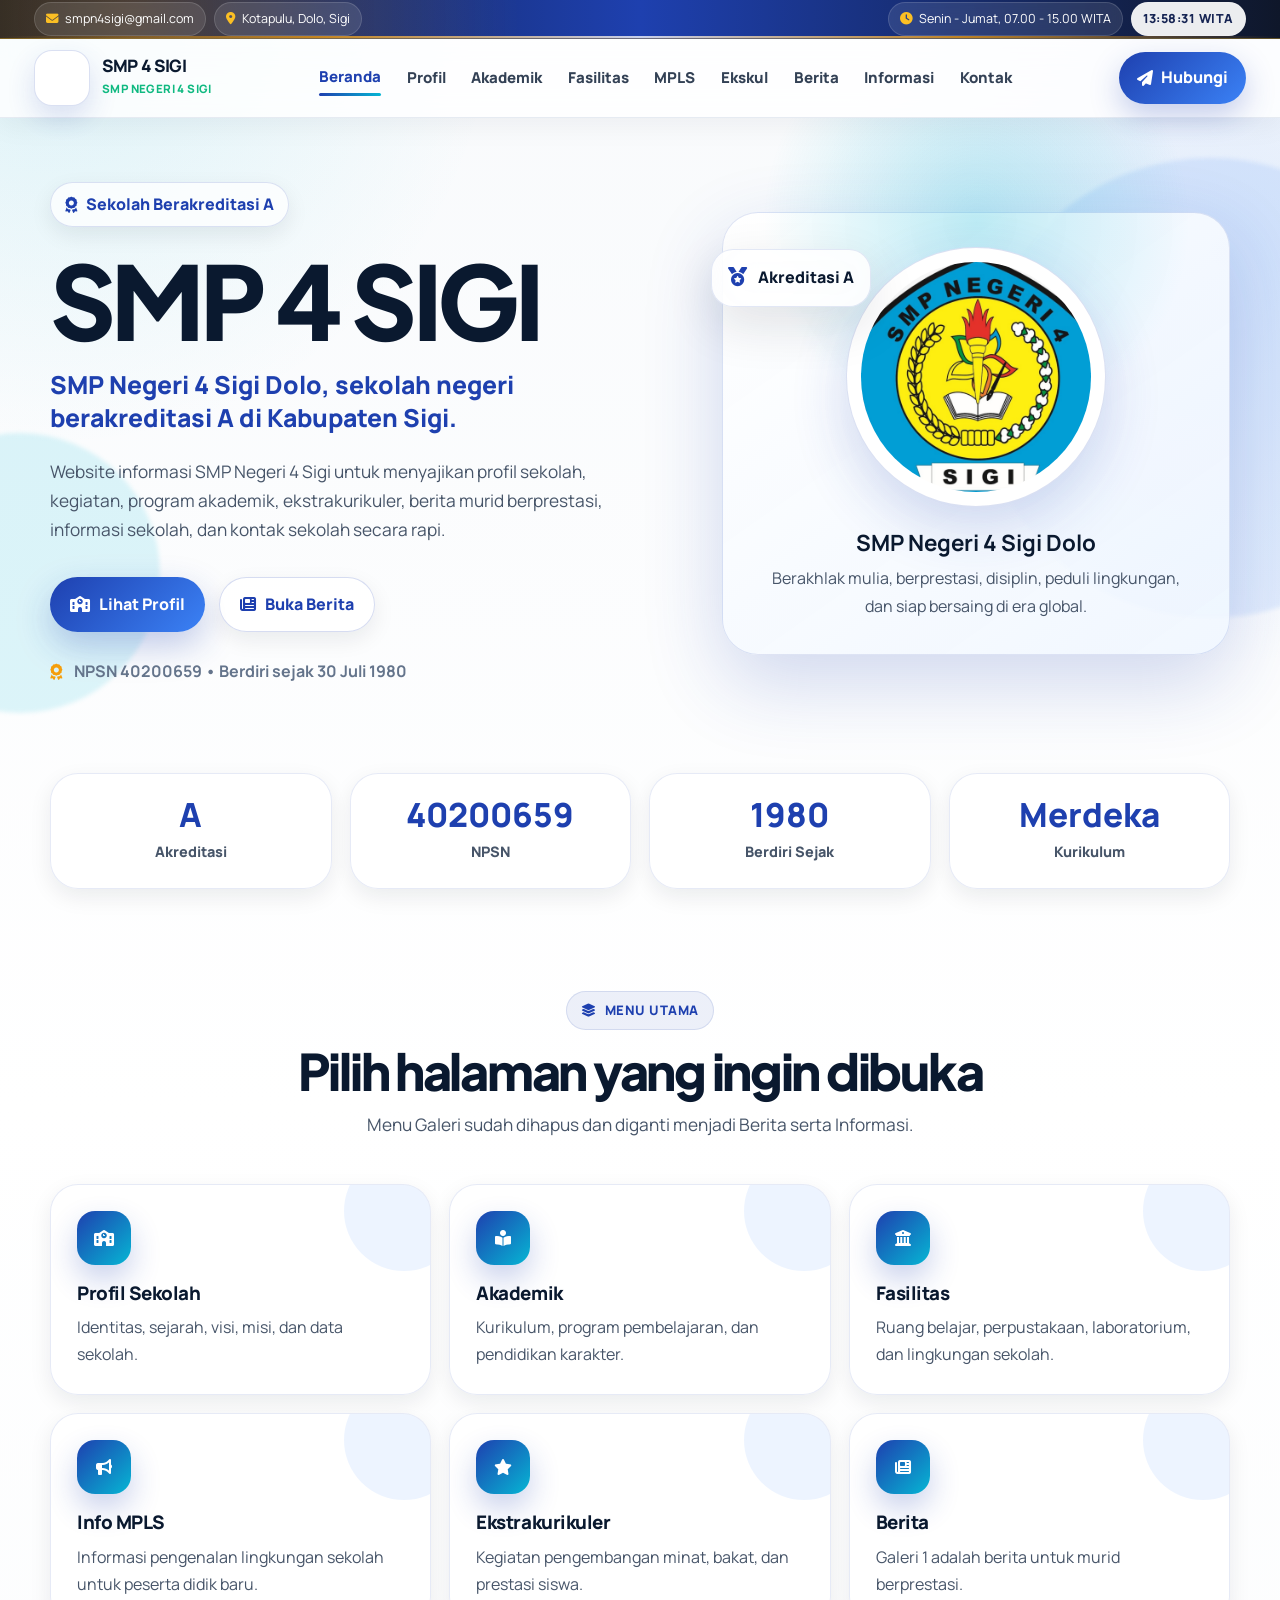
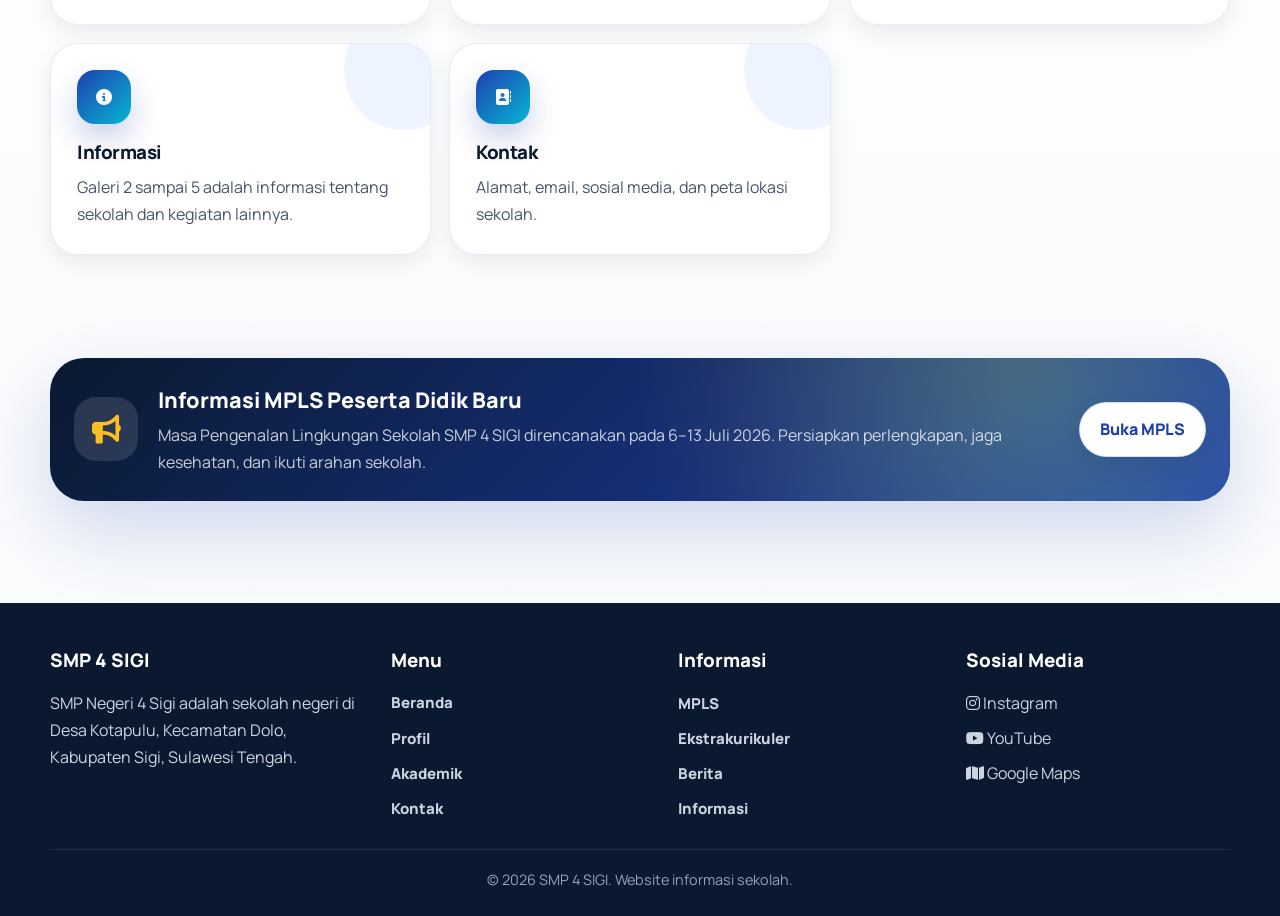
==== commit fbabd534: "Update index.html" ====
--- a/index.html
+++ b/index.html
@@ -1,25 +1,39 @@
-<!DOCTYPE html><html lang="id">
+<!DOCTYPE html>
+<html lang="id">
 <head>
   <meta charset="UTF-8">
-  <meta name="viewport" content="width=device-width, initial-scale=1.0">  <title>SMP 4 SIGI | SMP Negeri 4 Sigi Dolo Kabupaten Sigi</title>  <meta name="description" content="SMP 4 SIGI atau SMP Negeri 4 Sigi adalah sekolah negeri berakreditasi A di Desa Kotapulu, Kecamatan Dolo, Kabupaten Sigi, Sulawesi Tengah.">
+  <meta name="viewport" content="width=device-width, initial-scale=1.0">
+  <title>SMP 4 SIGI | SMP Negeri 4 Sigi Dolo Kabupaten Sigi</title>
+
+  <meta name="description" content="SMP 4 SIGI atau SMP Negeri 4 Sigi adalah sekolah negeri berakreditasi A di Desa Kotapulu, Kecamatan Dolo, Kabupaten Sigi, Sulawesi Tengah.">
   <meta name="keywords" content="SMP 4 SIGI, SMP Negeri 4 Sigi, SMPN 4 Sigi, SMP 4 Sigi, SMPN Dolo, SMP Kotapulu, SMP Negeri di Kabupaten Sigi">
   <meta name="author" content="SMP 4 SIGI">
   <meta name="robots" content="index, follow">
   <meta name="language" content="Indonesian">
-  <meta name="theme-color" content="#1e40af">  <link rel="canonical" href="https://smpnegeri4sigi.my.id/">
-  <link rel="sitemap" type="application/xml" title="Sitemap" href="https://smpnegeri4sigi.my.id/sitemap.xml">  <link rel="icon" href="smpn4sigi.WebP" type="image/webp">
+  <meta name="theme-color" content="#1e40af">
+
+  <link rel="canonical" href="https://smpnegeri4sigi.my.id/">
+  <link rel="sitemap" type="application/xml" title="Sitemap" href="https://smpnegeri4sigi.my.id/sitemap.xml">
+
+  <link rel="icon" href="smpn4sigi.WebP" type="image/webp">
   <link rel="shortcut icon" href="smpn4sigi.WebP" type="image/webp">
-  <link rel="apple-touch-icon" href="smpn4sigi.WebP">  <meta property="og:title" content="SMP 4 SIGI | SMP Negeri 4 Sigi">
+  <link rel="apple-touch-icon" href="smpn4sigi.WebP">
+
+  <meta property="og:title" content="SMP 4 SIGI | SMP Negeri 4 Sigi">
   <meta property="og:description" content="Website informasi SMP Negeri 4 Sigi.">
   <meta property="og:image" content="https://smpnegeri4sigi.my.id/smpn4sigi.WebP">
   <meta property="og:image:secure_url" content="https://smpnegeri4sigi.my.id/smpn4sigi.WebP">
   <meta property="og:url" content="https://smpnegeri4sigi.my.id/">
   <meta property="og:type" content="website">
   <meta property="og:locale" content="id_ID">
-  <meta property="og:site_name" content="SMP 4 SIGI">  <meta name="twitter:card" content="summary_large_image">
+  <meta property="og:site_name" content="SMP 4 SIGI">
+
+  <meta name="twitter:card" content="summary_large_image">
   <meta name="twitter:title" content="SMP 4 SIGI | SMP Negeri 4 Sigi">
   <meta name="twitter:description" content="Website informasi SMP Negeri 4 Sigi.">
-  <meta name="twitter:image" content="https://smpnegeri4sigi.my.id/smpn4sigi.WebP">  <script type="application/ld+json">
+  <meta name="twitter:image" content="https://smpnegeri4sigi.my.id/smpn4sigi.WebP">
+
+  <script type="application/ld+json">
   {
     "@context": "https://schema.org",
     "@type": "EducationalOrganization",
@@ -53,7 +67,9 @@
       "https://www.google.com/maps/search/?api=1&query=SMP%204%20SIGI%20Kotapulu%20Dolo%20Sigi"
     ]
   }
-  </script>  <script type="application/ld+json">
+  </script>
+
+  <script type="application/ld+json">
   {
     "@context": "https://schema.org",
     "@type": "WebSite",
@@ -61,68 +77,81 @@
     "alternateName": "SMP Negeri 4 Sigi",
     "url": "https://smpnegeri4sigi.my.id/"
   }
-  </script>  <link rel="preconnect" href="https://fonts.googleapis.com">
+  </script>
+
+  <link rel="preconnect" href="https://fonts.googleapis.com">
   <link rel="preconnect" href="https://fonts.gstatic.com" crossorigin>
   <link href="https://fonts.googleapis.com/css2?family=Plus+Jakarta+Sans:wght@500;600;700;800;900&family=Manrope:wght@400;500;600;700;800&display=swap" rel="stylesheet">
   <link rel="stylesheet" href="https://cdnjs.cloudflare.com/ajax/libs/font-awesome/6.5.2/css/all.min.css">
   <link rel="stylesheet" href="style.css">
-</head><body>
+</head>
+
+<body>
   <div class="topbar">
     <div class="wide-container topbar-inner">
       <div class="topbar-group">
         <a class="topbar-pill" href="mailto:smpn4sigi@gmail.com">
           <i class="fa-solid fa-envelope"></i>
           <span>smpn4sigi@gmail.com</span>
-        </a>    <a class="topbar-pill" href="https://www.google.com/maps/search/?api=1&amp;query=SMP%204%20SIGI%20Kotapulu%20Dolo%20Sigi" rel="noopener" target="_blank">
-      <i class="fa-solid fa-location-dot"></i>
-      <span>Kotapulu, Dolo, Sigi</span>
-    </a>
+        </a>
+
+        <a class="topbar-pill" href="https://www.google.com/maps/search/?api=1&amp;query=SMP%204%20SIGI%20Kotapulu%20Dolo%20Sigi" rel="noopener" target="_blank">
+          <i class="fa-solid fa-location-dot"></i>
+          <span>Kotapulu, Dolo, Sigi</span>
+        </a>
+      </div>
+
+      <div class="topbar-group">
+        <span class="topbar-pill">
+          <i class="fa-solid fa-clock"></i>
+          <span>Senin - Jumat, 07.00 - 15.00 WITA</span>
+        </span>
+
+        <span class="topbar-pill topbar-clock" id="liveClock">--:-- WITA</span>
+      </div>
+    </div>
   </div>
 
-  <div class="topbar-group">
-    <span class="topbar-pill">
-      <i class="fa-solid fa-clock"></i>
-      <span>Senin - Jumat, 07.00 - 15.00 WITA</span>
-    </span>
-
-    <span class="topbar-pill topbar-clock" id="liveClock">--:-- WITA</span>
-  </div>
-</div>
-
-  </div>  <header class="site-header" id="siteHeader">
+  <header class="site-header" id="siteHeader">
     <div class="wide-container navbar">
       <button aria-label="Buka Beranda" class="brand" data-page="beranda" type="button">
-        <span class="brand-logo">
-          <img alt="Logo SMP 4 SIGI" onerror="fallbackImage(this, 'SMP 4 SIGI')" src="smpn4sigi.WebP">
-        </span>    <span>
-      <span class="brand-title">SMP 4 SIGI</span>
-      <span class="brand-subtitle">SMP Negeri 4 Sigi</span>
-    </span>
-  </button>
-
-  <nav aria-label="Navigasi utama" class="nav-links">
-    <button class="nav-link active" data-page="beranda" type="button">Beranda</button>
-    <button class="nav-link" data-page="profil" type="button">Profil</button>
-    <button class="nav-link" data-page="akademik" type="button">Akademik</button>
-    <button class="nav-link" data-page="fasilitas" type="button">Fasilitas</button>
-    <button class="nav-link" data-page="mpls" type="button">MPLS</button>
-    <button class="nav-link" data-page="ekskul" type="button">Ekskul</button>
-    <button class="nav-link" data-page="berita" type="button">Berita</button>
-    <button class="nav-link" data-page="informasi" type="button">Informasi</button>
-    <button class="nav-link" data-page="kontak" type="button">Kontak</button>
-  </nav>
-
-  <button class="nav-cta" data-page="kontak" type="button">
-    <i class="fa-solid fa-paper-plane"></i>
-    Hubungi
-  </button>
-
-  <button aria-label="Buka menu" class="menu-toggle" id="menuToggle" type="button">
-    <i class="fa-solid fa-bars"></i>
-  </button>
-</div>
-
-  </header>  <nav aria-label="Navigasi mobile" class="mobile-menu" id="mobileMenu">
+        <span class="brand-logo brand-logo-video">
+          <video autoplay muted loop playsinline preload="metadata" aria-label="Animasi logo SMP 4 SIGI">
+            <source src="776464.mp4" type="video/mp4">
+            <img alt="Logo SMP 4 SIGI" src="smpn4sigi.WebP">
+          </video>
+        </span>
+
+        <span>
+          <span class="brand-title">SMP 4 SIGI</span>
+          <span class="brand-subtitle">SMP Negeri 4 Sigi</span>
+        </span>
+      </button>
+
+      <nav aria-label="Navigasi utama" class="nav-links">
+        <button class="nav-link active" data-page="beranda" type="button">Beranda</button>
+        <button class="nav-link" data-page="profil" type="button">Profil</button>
+        <button class="nav-link" data-page="akademik" type="button">Akademik</button>
+        <button class="nav-link" data-page="fasilitas" type="button">Fasilitas</button>
+        <button class="nav-link" data-page="mpls" type="button">MPLS</button>
+        <button class="nav-link" data-page="ekskul" type="button">Ekskul</button>
+        <button class="nav-link" data-page="berita" type="button">Berita</button>
+        <button class="nav-link" data-page="informasi" type="button">Informasi</button>
+        <button class="nav-link" data-page="kontak" type="button">Kontak</button>
+      </nav>
+
+      <button class="nav-cta" data-page="kontak" type="button">
+        <i class="fa-solid fa-paper-plane"></i>
+        Hubungi
+      </button>
+
+      <button aria-label="Buka menu" class="menu-toggle" id="menuToggle" type="button">
+        <i class="fa-solid fa-bars"></i>
+      </button>
+    </div>
+  </header>
+
+  <nav aria-label="Navigasi mobile" class="mobile-menu" id="mobileMenu">
     <button class="nav-link active" data-page="beranda" type="button"><i class="fa-solid fa-house"></i> Beranda</button>
     <button class="nav-link" data-page="profil" type="button"><i class="fa-solid fa-school"></i> Profil</button>
     <button class="nav-link" data-page="akademik" type="button"><i class="fa-solid fa-book-open"></i> Akademik</button>
@@ -132,7 +161,9 @@
     <button class="nav-link" data-page="berita" type="button"><i class="fa-solid fa-newspaper"></i> Berita</button>
     <button class="nav-link" data-page="informasi" type="button"><i class="fa-solid fa-circle-info"></i> Informasi</button>
     <button class="nav-link" data-page="kontak" type="button"><i class="fa-solid fa-phone"></i> Kontak</button>
-  </nav>  <main>
+  </nav>
+
+  <main>
     <section class="page is-active" data-title="Beranda" id="beranda">
       <div class="home-hero">
         <div class="container hero-grid">
@@ -140,1070 +171,903 @@
             <div class="hero-kicker">
               <i class="fa-solid fa-award"></i>
               Sekolah Berakreditasi A
-            </div>        <h1 class="hero-title">SMP 4 SIGI</h1>
-
-        <h2 class="hero-subtitle">
-          SMP Negeri 4 Sigi Dolo, sekolah negeri berakreditasi A di Kabupaten Sigi.
-        </h2>
-
-        <p class="hero-desc">
-          Website informasi SMP Negeri 4 Sigi untuk menyajikan profil sekolah, kegiatan, program akademik, ekstrakurikuler, berita murid berprestasi, informasi sekolah, dan kontak sekolah secara rapi.
-        </p>
-
-        <div class="hero-actions">
-          <button class="btn btn-primary" data-page="profil" type="button">
-            <i class="fa-solid fa-school"></i>
-            Lihat Profil
-          </button>
-
-          <button class="btn btn-outline" data-page="berita" type="button">
-            <i class="fa-solid fa-newspaper"></i>
-            Buka Berita
-          </button>
-        </div>
-
-        <p class="hero-note">
-          <i class="fa-solid fa-award"></i>
-          NPSN 40200659 • Berdiri sejak 30 Juli 1980
-        </p>
-      </div>
-
-      <div aria-label="Kartu profil SMP 4 SIGI" class="hero-card">
-        <img alt="Logo dan identitas SMP 4 SIGI" onerror="fallbackImage(this, 'SMP 4 SIGI')" src="smpn4sigi.WebP">
-
-        <div class="hero-floating">
-          <i class="fa-solid fa-medal"></i>
-          <span>Akreditasi A</span>
-        </div>
-
-        <div class="hero-card-content">
-          <h3>SMP Negeri 4 Sigi Dolo</h3>
-          <p>Berakhlak mulia, berprestasi, disiplin, peduli lingkungan, dan siap bersaing di era global.</p>
-        </div>
-      </div>
-    </div>
-  </div>
-
-  <div class="container">
-    <div class="stats-grid reveal">
-      <div class="stat-card">
-        <h3>A</h3>
-        <p>Akreditasi</p>
-      </div>
-
-      <div class="stat-card">
-        <h3>40200659</h3>
-        <p>NPSN</p>
-      </div>
-
-      <div class="stat-card">
-        <h3>1980</h3>
-        <p>Berdiri Sejak</p>
-      </div>
-
-      <div class="stat-card">
-        <h3>Merdeka</h3>
-        <p>Kurikulum</p>
-      </div>
-    </div>
-  </div>
-
-  <section class="section">
-    <div class="container">
-      <div class="section-title reveal">
-        <span class="eyebrow">
-          <i class="fa-solid fa-layer-group"></i>
-          Menu Utama
-        </span>
-
-        <h2>Pilih halaman yang ingin dibuka</h2>
-        <p>Menu Galeri sudah dihapus dan diganti menjadi Berita serta Informasi.</p>
-      </div>
-
-      <div class="quick-pages">
-        <button class="card quick-card reveal" data-page="profil" type="button">
-          <div class="icon-box"><i class="fa-solid fa-school"></i></div>
-          <h3>Profil Sekolah</h3>
-          <p>Identitas, sejarah, visi, misi, dan data sekolah.</p>
-        </button>
-
-        <button class="card quick-card reveal" data-page="akademik" type="button">
-          <div class="icon-box"><i class="fa-solid fa-book-open-reader"></i></div>
-          <h3>Akademik</h3>
-          <p>Kurikulum, program pembelajaran, dan pendidikan karakter.</p>
-        </button>
-
-        <button class="card quick-card reveal" data-page="fasilitas" type="button">
-          <div class="icon-box"><i class="fa-solid fa-building-columns"></i></div>
-          <h3>Fasilitas</h3>
-          <p>Ruang belajar, perpustakaan, laboratorium, dan lingkungan sekolah.</p>
-        </button>
-
-        <button class="card quick-card reveal" data-page="mpls" type="button">
-          <div class="icon-box"><i class="fa-solid fa-bullhorn"></i></div>
-          <h3>Info MPLS</h3>
-          <p>Informasi pengenalan lingkungan sekolah untuk peserta didik baru.</p>
-        </button>
-
-        <button class="card quick-card reveal" data-page="ekskul" type="button">
-          <div class="icon-box"><i class="fa-solid fa-star"></i></div>
-          <h3>Ekstrakurikuler</h3>
-          <p>Kegiatan pengembangan minat, bakat, dan prestasi siswa.</p>
-        </button>
-
-        <button class="card quick-card reveal" data-page="berita" type="button">
-          <div class="icon-box"><i class="fa-solid fa-newspaper"></i></div>
-          <h3>Berita</h3>
-          <p>Galeri 1 adalah berita untuk murid berprestasi.</p>
-        </button>
-
-        <button class="card quick-card reveal" data-page="informasi" type="button">
-          <div class="icon-box"><i class="fa-solid fa-circle-info"></i></div>
-          <h3>Informasi</h3>
-          <p>Galeri 2 sampai 5 adalah informasi tentang sekolah dan kegiatan lainnya.</p>
-        </button>
-
-        <button class="card quick-card reveal" data-page="kontak" type="button">
-          <div class="icon-box"><i class="fa-solid fa-address-book"></i></div>
-          <h3>Kontak</h3>
-          <p>Alamat, email, sosial media, dan peta lokasi sekolah.</p>
-        </button>
-      </div>
-    </div>
-  </section>
-
-  <section class="section" style="padding-top:0">
-    <div class="container">
-      <div class="info-strip reveal">
-        <i class="fa-solid fa-bullhorn"></i>
-
-        <div>
-          <h3>Informasi MPLS Peserta Didik Baru</h3>
-          <p>Masa Pengenalan Lingkungan Sekolah SMP 4 SIGI direncanakan pada 6–13 Juli 2026. Persiapkan perlengkapan, jaga kesehatan, dan ikuti arahan sekolah.</p>
-        </div>
-
-        <button class="btn btn-outline" data-page="mpls" style="background:#fff;color:#1e40af" type="button">
-          Buka MPLS
-        </button>
-      </div>
-    </div>
-  </section>
-</section>
-
-<section class="page" data-title="Profil Sekolah" id="profil">
-  <div class="page-hero">
-    <div class="container page-hero-content">
-      <div>
-        <div class="breadcrumb">
-          <i class="fa-solid fa-house"></i>
-          Beranda
-          <i class="fa-solid fa-chevron-right"></i>
-          Profil
-        </div>
-
-        <h1>Profil Sekolah</h1>
-        <p>Informasi identitas, sejarah singkat, visi, misi, dan komitmen SMP Negeri 4 Sigi.</p>
-      </div>
-
-      <div class="hero-badge-card">
-        <img alt="Logo SMP 4 SIGI" onerror="fallbackImage(this, 'SMP 4 SIGI')" src="smpn4sigi.WebP">
-        <strong>SMP Negeri 4 Sigi</strong>
-        <span>Desa Kotapulu, Kecamatan Dolo</span>
-      </div>
-    </div>
-  </div>
-
-  <div class="section">
-    <div class="container grid-2">
-      <div class="card reveal">
-        <span class="eyebrow">
-          <i class="fa-solid fa-circle-info"></i>
-          Identitas
-        </span>
-
-        <h3 style="font-size:2rem;margin:14px 0 16px">Data Sekolah</h3>
-
-        <table class="data-table">
-          <tr><td>Nama Sekolah</td><td>SMP Negeri 4 Sigi</td></tr>
-          <tr><td>Nama Populer</td><td>SMP 4 SIGI</td></tr>
-          <tr><td>NPSN</td><td>40200659</td></tr>
-          <tr><td>Status</td><td>Negeri</td></tr>
-          <tr><td>Akreditasi</td><td>A</td></tr>
-          <tr><td>Kurikulum</td><td>Kurikulum Merdeka</td></tr>
-          <tr><td>Kepala Sekolah</td><td>Mariati</td></tr>
-          <tr><td>Tanggal Berdiri</td><td>30 Juli 1980</td></tr>
-          <tr><td>Alamat</td><td>Jalan Poros Palu-Kulawi KM. 13, Kotapulu, Dolo, Kabupaten Sigi</td></tr>
-        </table>
-      </div>
-
-      <div class="card reveal">
-        <span class="eyebrow">
-          <i class="fa-solid fa-landmark"></i>
-          Sejarah
-        </span>
-
-        <h3 style="font-size:2rem;margin:14px 0 16px">Sejarah Singkat</h3>
-
-        <p>
-          SMP Negeri 4 Sigi berdiri dan beroperasi sejak 30 Juli 1980. Sekolah ini berlokasi di Jalan Poros Palu-Kulawi KM. 13, Desa Kotapulu, Kecamatan Dolo, Kabupaten Sigi, Sulawesi Tengah.
-        </p>
-
-        <p style="margin-top:14px">
-          Sebagai sekolah negeri, SMP 4 SIGI terus berupaya menghadirkan layanan pendidikan yang bermutu, nyaman, disiplin, dan berorientasi pada pengembangan potensi peserta didik.
-        </p>
-
-        <div class="grid-2" style="margin-top:18px">
-          <div class="soft-card">
-            <h3>Komitmen</h3>
-            <p>Pendidikan berkualitas dan berkarakter.</p>
-          </div>
-
-          <div class="soft-card">
-            <h3>Lingkungan</h3>
-            <p>Belajar nyaman, aktif, dan peduli lingkungan.</p>
-          </div>
-        </div>
-      </div>
-    </div>
-
-    <div class="container" style="margin-top:24px">
-      <div class="grid-2">
-        <div class="card vision-card reveal">
-          <span class="eyebrow">
-            <i class="fa-solid fa-eye"></i>
-            Visi
-          </span>
-
-          <h3 style="font-size:1.8rem;margin:14px 0 12px">Arah Sekolah</h3>
-
-          <p style="font-size:1.1rem;color:#1e40af;font-weight:900">
-            “Terwujudnya peserta didik yang berakhlak mulia, berprestasi, disiplin, peduli lingkungan, dan mampu bersaing di era global.”
-          </p>
-        </div>
-
-        <div class="card reveal">
-          <span class="eyebrow">
-            <i class="fa-solid fa-list-check"></i>
-            Misi
-          </span>
-
-          <h3 style="font-size:1.8rem;margin:14px 0 12px">Langkah Utama</h3>
-
-          <ul class="list-check">
-            <li><i class="fa-solid fa-circle-check"></i><span>Meningkatkan pembelajaran yang aktif, kreatif, dan menyenangkan.</span></li>
-            <li><i class="fa-solid fa-circle-check"></i><span>Membentuk peserta didik yang disiplin, santun, dan bertanggung jawab.</span></li>
-            <li><i class="fa-solid fa-circle-check"></i><span>Mendorong prestasi akademik dan non-akademik sesuai minat siswa.</span></li>
-            <li><i class="fa-solid fa-circle-check"></i><span>Membiasakan kepedulian terhadap kebersihan dan lingkungan sekolah.</span></li>
-          </ul>
-        </div>
-      </div>
-    </div>
-  </div>
-</section>
-
-<section class="page" data-title="Akademik" id="akademik">
-  <div class="page-hero">
-    <div class="container page-hero-content">
-      <div>
-        <div class="breadcrumb">
-          <i class="fa-solid fa-house"></i>
-          Beranda
-          <i class="fa-solid fa-chevron-right"></i>
-          Akademik
-        </div>
-
-        <h1>Akademik</h1>
-        <p>Program pembelajaran, kurikulum, literasi, dan penguatan karakter peserta didik SMP 4 SIGI.</p>
-      </div>
-
-      <div class="hero-badge-card">
-        <i class="fa-solid fa-book-open-reader" style="font-size:4rem;color:#fbbf24;margin-bottom:12px"></i>
-        <strong>Kurikulum Merdeka</strong>
-        <span>Pembelajaran aktif dan berkarakter</span>
-      </div>
-    </div>
-  </div>
-
-  <div class="section">
-    <div class="container">
-      <div class="section-title reveal">
-        <span class="eyebrow">
-          <i class="fa-solid fa-graduation-cap"></i>
-          Program Pembelajaran
-        </span>
-
-        <h2>Pembelajaran yang aktif dan bermakna</h2>
-        <p>Fokus akademik diarahkan untuk meningkatkan pemahaman, keterampilan, karakter, serta kreativitas siswa.</p>
-      </div>
-
-      <div class="grid-3">
-        <div class="card feature-card reveal">
-          <div class="icon-box"><i class="fa-solid fa-book"></i></div>
-          <h3>Kurikulum Merdeka</h3>
-          <p>Pembelajaran dirancang agar siswa lebih aktif, mandiri, dan mampu memahami materi melalui pengalaman belajar yang bermakna.</p>
-        </div>
-
-        <div class="card feature-card reveal">
-          <div class="icon-box"><i class="fa-solid fa-user-shield"></i></div>
-          <h3>Pendidikan Karakter</h3>
-          <p>Pembiasaan disiplin, tanggung jawab, sopan santun, gotong royong, dan kepedulian sosial dalam kegiatan sekolah.</p>
-        </div>
-
-        <div class="card feature-card reveal">
-          <div class="icon-box"><i class="fa-solid fa-laptop-code"></i></div>
-          <h3>Literasi Digital</h3>
-          <p>Mendorong siswa memahami teknologi secara positif untuk belajar, mencari informasi, dan berkarya.</p>
-        </div>
-      </div>
-    </div>
-  </div>
-
-  <div class="section" style="padding-top:0">
-    <div class="container grid-2">
-      <div class="card reveal">
-        <span class="eyebrow">
-          <i class="fa-solid fa-chart-line"></i>
-          Fokus Akademik
-        </span>
-
-        <h3 style="font-size:2rem;margin:14px 0 16px">Pilar Pembelajaran</h3>
-
-        <ul class="list-check">
-          <li><i class="fa-solid fa-circle-check"></i><span>Pembelajaran berbasis proyek dan penguatan Profil Pelajar Pancasila.</span></li>
-          <li><i class="fa-solid fa-circle-check"></i><span>Penguatan literasi, numerasi, dan kemampuan berpikir kritis.</span></li>
-          <li><i class="fa-solid fa-circle-check"></i><span>Pembinaan siswa melalui kegiatan akademik dan non-akademik.</span></li>
-          <li><i class="fa-solid fa-circle-check"></i><span>Evaluasi belajar yang mendorong perkembangan siswa secara bertahap.</span></li>
-        </ul>
-      </div>
-
-      <div class="card reveal">
-        <span class="eyebrow">
-          <i class="fa-solid fa-trophy"></i>
-          Prestasi
-        </span>
-
-        <h3 style="font-size:2rem;margin:14px 0 16px">Ruang Berkembang</h3>
-
-        <p>
-          Peserta didik didorong untuk mengikuti lomba, kegiatan literasi, olahraga, seni, PMR, Pramuka, OSIS, serta kegiatan pengembangan diri lain sesuai bakat dan minat.
-        </p>
-
-        <button class="btn btn-primary" data-page="ekskul" style="margin-top:18px" type="button">
-          <i class="fa-solid fa-star"></i>
-          Lihat Ekskul
-        </button>
-      </div>
-    </div>
-  </div>
-</section>
-
-<section class="page" data-title="Fasilitas" id="fasilitas">
-  <div class="page-hero">
-    <div class="container page-hero-content">
-      <div>
-        <div class="breadcrumb">
-          <i class="fa-solid fa-house"></i>
-          Beranda
-          <i class="fa-solid fa-chevron-right"></i>
-          Fasilitas
-        </div>
-
-        <h1>Fasilitas</h1>
-        <p>Fasilitas sekolah disusun untuk menunjang pembelajaran, kegiatan siswa, dan kenyamanan lingkungan sekolah.</p>
-      </div>
-
-      <div class="hero-badge-card">
-        <i class="fa-solid fa-building-columns" style="font-size:4rem;color:#fbbf24;margin-bottom:12px"></i>
-        <strong>Ruang Belajar Nyaman</strong>
-        <span>Mendukung kegiatan akademik dan non-akademik</span>
-      </div>
-    </div>
-  </div>
-
-  <div class="section">
-    <div class="container facility-grid">
-      <div class="facility-main reveal">
-        <img alt="Lingkungan SMP 4 SIGI" onerror="fallbackImage(this, 'Lingkungan SMP 4 SIGI')" src="galeri5.jpg">
-
-        <div class="facility-main-content">
-          <h3>Lingkungan Sekolah</h3>
-          <p>Suasana sekolah dibuat nyaman untuk mendukung kegiatan belajar, pembinaan karakter, dan aktivitas siswa.</p>
-        </div>
-      </div>
-
-      <div class="facility-list">
-        <div class="soft-card facility-item reveal">
-          <i class="fa-solid fa-chalkboard-user"></i>
+            </div>
+
+            <h1 class="hero-title">SMP 4 SIGI</h1>
+
+            <h2 class="hero-subtitle">
+              SMP Negeri 4 Sigi Dolo, sekolah negeri berakreditasi A di Kabupaten Sigi.
+            </h2>
+
+            <p class="hero-desc">
+              Website informasi SMP Negeri 4 Sigi untuk menyajikan profil sekolah, kegiatan, program akademik, ekstrakurikuler, berita murid berprestasi, informasi sekolah, dan kontak sekolah secara rapi.
+            </p>
+
+            <div class="hero-actions">
+              <button class="btn btn-primary" data-page="profil" type="button">
+                <i class="fa-solid fa-school"></i>
+                Lihat Profil
+              </button>
+
+              <button class="btn btn-outline" data-page="berita" type="button">
+                <i class="fa-solid fa-newspaper"></i>
+                Buka Berita
+              </button>
+            </div>
+
+            <p class="hero-note">
+              <i class="fa-solid fa-award"></i>
+              NPSN 40200659 • Berdiri sejak 30 Juli 1980
+            </p>
+          </div>
+
+          <div aria-label="Kartu profil SMP 4 SIGI" class="hero-card">
+            <img alt="Logo dan identitas SMP 4 SIGI" onerror="fallbackImage(this, 'SMP 4 SIGI')" src="smpn4sigi.WebP">
+
+            <div class="hero-floating">
+              <i class="fa-solid fa-medal"></i>
+              <span>Akreditasi A</span>
+            </div>
+
+            <div class="hero-card-content">
+              <h3>SMP Negeri 4 Sigi Dolo</h3>
+              <p>Berakhlak mulia, berprestasi, disiplin, peduli lingkungan, dan siap bersaing di era global.</p>
+            </div>
+          </div>
+        </div>
+      </div>
+
+      <div class="container">
+        <div class="stats-grid reveal">
+          <div class="stat-card">
+            <h3>A</h3>
+            <p>Akreditasi</p>
+          </div>
+
+          <div class="stat-card">
+            <h3>40200659</h3>
+            <p>NPSN</p>
+          </div>
+
+          <div class="stat-card">
+            <h3>1980</h3>
+            <p>Berdiri Sejak</p>
+          </div>
+
+          <div class="stat-card">
+            <h3>Merdeka</h3>
+            <p>Kurikulum</p>
+          </div>
+        </div>
+      </div>
+
+      <section class="section">
+        <div class="container">
+          <div class="section-title reveal">
+            <span class="eyebrow">
+              <i class="fa-solid fa-layer-group"></i>
+              Menu Utama
+            </span>
+
+            <h2>Pilih halaman yang ingin dibuka</h2>
+            <p>Menu Galeri sudah dihapus dan diganti menjadi Berita serta Informasi.</p>
+          </div>
+
+          <div class="quick-pages">
+            <button class="card quick-card reveal" data-page="profil" type="button">
+              <div class="icon-box"><i class="fa-solid fa-school"></i></div>
+              <h3>Profil Sekolah</h3>
+              <p>Identitas, sejarah, visi, misi, dan data sekolah.</p>
+            </button>
+
+            <button class="card quick-card reveal" data-page="akademik" type="button">
+              <div class="icon-box"><i class="fa-solid fa-book-open-reader"></i></div>
+              <h3>Akademik</h3>
+              <p>Kurikulum, program pembelajaran, dan pendidikan karakter.</p>
+            </button>
+
+            <button class="card quick-card reveal" data-page="fasilitas" type="button">
+              <div class="icon-box"><i class="fa-solid fa-building-columns"></i></div>
+              <h3>Fasilitas</h3>
+              <p>Ruang belajar, perpustakaan, laboratorium, dan lingkungan sekolah.</p>
+            </button>
+
+            <button class="card quick-card reveal" data-page="mpls" type="button">
+              <div class="icon-box"><i class="fa-solid fa-bullhorn"></i></div>
+              <h3>Info MPLS</h3>
+              <p>Informasi pengenalan lingkungan sekolah untuk peserta didik baru.</p>
+            </button>
+
+            <button class="card quick-card reveal" data-page="ekskul" type="button">
+              <div class="icon-box"><i class="fa-solid fa-star"></i></div>
+              <h3>Ekstrakurikuler</h3>
+              <p>Kegiatan pengembangan minat, bakat, dan prestasi siswa.</p>
+            </button>
+
+            <button class="card quick-card reveal" data-page="berita" type="button">
+              <div class="icon-box"><i class="fa-solid fa-newspaper"></i></div>
+              <h3>Berita</h3>
+              <p>Galeri 1 adalah berita untuk murid berprestasi.</p>
+            </button>
+
+            <button class="card quick-card reveal" data-page="informasi" type="button">
+              <div class="icon-box"><i class="fa-solid fa-circle-info"></i></div>
+              <h3>Informasi</h3>
+              <p>Galeri 2 sampai 5 adalah informasi tentang sekolah dan kegiatan lainnya.</p>
+            </button>
+
+            <button class="card quick-card reveal" data-page="kontak" type="button">
+              <div class="icon-box"><i class="fa-solid fa-address-book"></i></div>
+              <h3>Kontak</h3>
+              <p>Alamat, email, sosial media, dan peta lokasi sekolah.</p>
+            </button>
+          </div>
+        </div>
+      </section>
+
+      <section class="section" style="padding-top:0">
+        <div class="container">
+          <div class="info-strip reveal">
+            <i class="fa-solid fa-bullhorn"></i>
+
+            <div>
+              <h3>Informasi MPLS Peserta Didik Baru</h3>
+              <p>Masa Pengenalan Lingkungan Sekolah SMP 4 SIGI direncanakan pada 6–13 Juli 2026. Persiapkan perlengkapan, jaga kesehatan, dan ikuti arahan sekolah.</p>
+            </div>
+
+            <button class="btn btn-outline" data-page="mpls" style="background:#fff;color:#1e40af" type="button">
+              Buka MPLS
+            </button>
+          </div>
+        </div>
+      </section>
+    </section>
+
+    <section class="page" data-title="Profil Sekolah" id="profil">
+      <div class="page-hero">
+        <div class="container page-hero-content">
           <div>
-            <h3>Ruang Kelas</h3>
-            <p>Ruang belajar untuk kegiatan pembelajaran harian.</p>
-          </div>
-        </div>
-
-        <div class="soft-card facility-item reveal">
-          <i class="fa-solid fa-book-open"></i>
+            <div class="breadcrumb">
+              <i class="fa-solid fa-house"></i>
+              Beranda
+              <i class="fa-solid fa-chevron-right"></i>
+              Profil
+            </div>
+
+            <h1>Profil Sekolah</h1>
+            <p>Informasi identitas, sejarah singkat, visi, misi, dan komitmen SMP Negeri 4 Sigi.</p>
+          </div>
+
+          <div class="hero-badge-card">
+            <img alt="Logo SMP 4 SIGI" onerror="fallbackImage(this, 'SMP 4 SIGI')" src="smpn4sigi.WebP">
+            <strong>SMP Negeri 4 Sigi</strong>
+            <span>Desa Kotapulu, Kecamatan Dolo</span>
+          </div>
+        </div>
+      </div>
+
+      <div class="section">
+        <div class="container grid-2">
+          <div class="card reveal">
+            <span class="eyebrow">
+              <i class="fa-solid fa-circle-info"></i>
+              Identitas
+            </span>
+
+            <h3 style="font-size:2rem;margin:14px 0 16px">Data Sekolah</h3>
+
+            <table class="data-table">
+              <tr><td>Nama Sekolah</td><td>SMP Negeri 4 Sigi</td></tr>
+              <tr><td>Nama Populer</td><td>SMP 4 SIGI</td></tr>
+              <tr><td>NPSN</td><td>40200659</td></tr>
+              <tr><td>Status</td><td>Negeri</td></tr>
+              <tr><td>Akreditasi</td><td>A</td></tr>
+              <tr><td>Kurikulum</td><td>Kurikulum Merdeka</td></tr>
+              <tr><td>Kepala Sekolah</td><td>Mariati</td></tr>
+              <tr><td>Tanggal Berdiri</td><td>30 Juli 1980</td></tr>
+              <tr><td>Alamat</td><td>Jalan Poros Palu-Kulawi KM. 13, Kotapulu, Dolo, Kabupaten Sigi</td></tr>
+            </table>
+          </div>
+
+          <div class="card reveal">
+            <span class="eyebrow">
+              <i class="fa-solid fa-landmark"></i>
+              Sejarah
+            </span>
+
+            <h3 style="font-size:2rem;margin:14px 0 16px">Sejarah Singkat</h3>
+
+            <p>
+              SMP Negeri 4 Sigi berdiri dan beroperasi sejak 30 Juli 1980. Sekolah ini berlokasi di Jalan Poros Palu-Kulawi KM. 13, Desa Kotapulu, Kecamatan Dolo, Kabupaten Sigi, Sulawesi Tengah.
+            </p>
+
+            <p style="margin-top:14px">
+              Sebagai sekolah negeri, SMP 4 SIGI terus berupaya menghadirkan layanan pendidikan yang bermutu, nyaman, disiplin, dan berorientasi pada pengembangan potensi peserta didik.
+            </p>
+
+            <div class="grid-2" style="margin-top:18px">
+              <div class="soft-card">
+                <h3>Komitmen</h3>
+                <p>Pendidikan berkualitas dan berkarakter.</p>
+              </div>
+
+              <div class="soft-card">
+                <h3>Lingkungan</h3>
+                <p>Belajar nyaman, aktif, dan peduli lingkungan.</p>
+              </div>
+            </div>
+          </div>
+        </div>
+
+        <div class="container" style="margin-top:24px">
+          <div class="grid-2">
+            <div class="card vision-card reveal">
+              <span class="eyebrow">
+                <i class="fa-solid fa-eye"></i>
+                Visi
+              </span>
+
+              <h3 style="font-size:1.8rem;margin:14px 0 12px">Arah Sekolah</h3>
+
+              <p style="font-size:1.1rem;color:#1e40af;font-weight:900">
+                “Terwujudnya peserta didik yang berakhlak mulia, berprestasi, disiplin, peduli lingkungan, dan mampu bersaing di era global.”
+              </p>
+            </div>
+
+            <div class="card reveal">
+              <span class="eyebrow">
+                <i class="fa-solid fa-list-check"></i>
+                Misi
+              </span>
+
+              <h3 style="font-size:1.8rem;margin:14px 0 12px">Langkah Utama</h3>
+
+              <ul class="list-check">
+                <li><i class="fa-solid fa-circle-check"></i><span>Meningkatkan pembelajaran yang aktif, kreatif, dan menyenangkan.</span></li>
+                <li><i class="fa-solid fa-circle-check"></i><span>Membentuk peserta didik yang disiplin, santun, dan bertanggung jawab.</span></li>
+                <li><i class="fa-solid fa-circle-check"></i><span>Mendorong prestasi akademik dan non-akademik sesuai minat siswa.</span></li>
+                <li><i class="fa-solid fa-circle-check"></i><span>Membiasakan kepedulian terhadap kebersihan dan lingkungan sekolah.</span></li>
+              </ul>
+            </div>
+          </div>
+        </div>
+      </div>
+    </section>
+
+    <section class="page" data-title="Akademik" id="akademik">
+      <div class="page-hero">
+        <div class="container page-hero-content">
           <div>
-            <h3>Perpustakaan</h3>
-            <p>Mendukung literasi dan kebiasaan membaca siswa.</p>
-          </div>
-        </div>
-
-        <div class="soft-card facility-item reveal">
-          <i class="fa-solid fa-flask"></i>
+            <div class="breadcrumb">
+              <i class="fa-solid fa-house"></i>
+              Beranda
+              <i class="fa-solid fa-chevron-right"></i>
+              Akademik
+            </div>
+
+            <h1>Akademik</h1>
+            <p>Program pembelajaran, kurikulum, literasi, dan penguatan karakter peserta didik SMP 4 SIGI.</p>
+          </div>
+
+          <div class="hero-badge-card">
+            <i class="fa-solid fa-book-open-reader" style="font-size:4rem;color:#fbbf24;margin-bottom:12px"></i>
+            <strong>Kurikulum Merdeka</strong>
+            <span>Pembelajaran aktif dan berkarakter</span>
+          </div>
+        </div>
+      </div>
+
+      <div class="section">
+        <div class="container">
+          <div class="section-title reveal">
+            <span class="eyebrow">
+              <i class="fa-solid fa-graduation-cap"></i>
+              Program Pembelajaran
+            </span>
+
+            <h2>Pembelajaran yang aktif dan bermakna</h2>
+            <p>Fokus akademik diarahkan untuk meningkatkan pemahaman, keterampilan, karakter, serta kreativitas siswa.</p>
+          </div>
+
+          <div class="grid-3">
+            <div class="card feature-card reveal">
+              <div class="icon-box"><i class="fa-solid fa-book"></i></div>
+              <h3>Kurikulum Merdeka</h3>
+              <p>Pembelajaran dirancang agar siswa lebih aktif, mandiri, dan mampu memahami materi melalui pengalaman belajar yang bermakna.</p>
+            </div>
+
+            <div class="card feature-card reveal">
+              <div class="icon-box"><i class="fa-solid fa-user-shield"></i></div>
+              <h3>Pendidikan Karakter</h3>
+              <p>Pembiasaan disiplin, tanggung jawab, sopan santun, gotong royong, dan kepedulian sosial dalam kegiatan sekolah.</p>
+            </div>
+
+            <div class="card feature-card reveal">
+              <div class="icon-box"><i class="fa-solid fa-laptop-code"></i></div>
+              <h3>Literasi Digital</h3>
+              <p>Mendorong siswa memahami teknologi secara positif untuk belajar, mencari informasi, dan berkarya.</p>
+            </div>
+          </div>
+        </div>
+      </div>
+
+      <div class="section" style="padding-top:0">
+        <div class="container grid-2">
+          <div class="card reveal">
+            <span class="eyebrow">
+              <i class="fa-solid fa-chart-line"></i>
+              Fokus Akademik
+            </span>
+
+            <h3 style="font-size:2rem;margin:14px 0 16px">Pilar Pembelajaran</h3>
+
+            <ul class="list-check">
+              <li><i class="fa-solid fa-circle-check"></i><span>Pembelajaran berbasis proyek dan penguatan Profil Pelajar Pancasila.</span></li>
+              <li><i class="fa-solid fa-circle-check"></i><span>Penguatan literasi, numerasi, dan kemampuan berpikir kritis.</span></li>
+              <li><i class="fa-solid fa-circle-check"></i><span>Pembinaan siswa melalui kegiatan akademik dan non-akademik.</span></li>
+              <li><i class="fa-solid fa-circle-check"></i><span>Evaluasi belajar yang mendorong perkembangan siswa secara bertahap.</span></li>
+            </ul>
+          </div>
+
+          <div class="card reveal">
+            <span class="eyebrow">
+              <i class="fa-solid fa-trophy"></i>
+              Prestasi
+            </span>
+
+            <h3 style="font-size:2rem;margin:14px 0 16px">Ruang Berkembang</h3>
+
+            <p>
+              Peserta didik didorong untuk mengikuti lomba, kegiatan literasi, olahraga, seni, PMR, Pramuka, OSIS, serta kegiatan pengembangan diri lain sesuai bakat dan minat.
+            </p>
+
+            <button class="btn btn-primary" data-page="ekskul" style="margin-top:18px" type="button">
+              <i class="fa-solid fa-star"></i>
+              Lihat Ekskul
+            </button>
+          </div>
+        </div>
+      </div>
+    </section>
+
+    <section class="page" data-title="Fasilitas" id="fasilitas">
+      <div class="page-hero">
+        <div class="container page-hero-content">
           <div>
-            <h3>Laboratorium</h3>
-            <p>Tempat praktik dan kegiatan pembelajaran berbasis eksperimen.</p>
-          </div>
-        </div>
-
-        <div class="soft-card facility-item reveal">
-          <i class="fa-solid fa-volleyball"></i>
+            <div class="breadcrumb">
+              <i class="fa-solid fa-house"></i>
+              Beranda
+              <i class="fa-solid fa-chevron-right"></i>
+              Fasilitas
+            </div>
+
+            <h1>Fasilitas</h1>
+            <p>Fasilitas sekolah disusun untuk menunjang pembelajaran, kegiatan siswa, dan kenyamanan lingkungan sekolah.</p>
+          </div>
+
+          <div class="hero-badge-card">
+            <i class="fa-solid fa-building-columns" style="font-size:4rem;color:#fbbf24;margin-bottom:12px"></i>
+            <strong>Ruang Belajar Nyaman</strong>
+            <span>Mendukung kegiatan akademik dan non-akademik</span>
+          </div>
+        </div>
+      </div>
+
+      <div class="section">
+        <div class="container facility-grid">
+          <div class="facility-main reveal">
+            <img alt="Lingkungan SMP 4 SIGI" onerror="fallbackImage(this, 'Lingkungan SMP 4 SIGI')" src="galeri5.jpg">
+
+            <div class="facility-main-content">
+              <h3>Lingkungan Sekolah</h3>
+              <p>Suasana sekolah dibuat nyaman untuk mendukung kegiatan belajar, pembinaan karakter, dan aktivitas siswa.</p>
+            </div>
+          </div>
+
+          <div class="facility-list">
+            <div class="soft-card facility-item reveal">
+              <i class="fa-solid fa-chalkboard-user"></i>
+              <div>
+                <h3>Ruang Kelas</h3>
+                <p>Ruang belajar untuk kegiatan pembelajaran harian.</p>
+              </div>
+            </div>
+
+            <div class="soft-card facility-item reveal">
+              <i class="fa-solid fa-book-open"></i>
+              <div>
+                <h3>Perpustakaan</h3>
+                <p>Mendukung literasi dan kebiasaan membaca siswa.</p>
+              </div>
+            </div>
+
+            <div class="soft-card facility-item reveal">
+              <i class="fa-solid fa-flask"></i>
+              <div>
+                <h3>Laboratorium</h3>
+                <p>Tempat praktik dan kegiatan pembelajaran berbasis eksperimen.</p>
+              </div>
+            </div>
+
+            <div class="soft-card facility-item reveal">
+              <i class="fa-solid fa-volleyball"></i>
+              <div>
+                <h3>Lapangan</h3>
+                <p>Digunakan untuk olahraga, upacara, dan kegiatan sekolah.</p>
+              </div>
+            </div>
+
+            <div class="soft-card facility-item reveal">
+              <i class="fa-solid fa-dumbbell"></i>
+              <div>
+                <h3>Alat Olahraga</h3>
+                <p>Perlengkapan olahraga untuk menunjang praktik PJOK, latihan, dan kegiatan kebugaran siswa.</p>
+              </div>
+            </div>
+
+            <div class="soft-card facility-item reveal">
+              <i class="fa-solid fa-building-columns"></i>
+              <div>
+                <h3>Aula</h3>
+                <p>Ruang serbaguna untuk pertemuan, pembinaan, kegiatan sekolah, dan acara bersama.</p>
+              </div>
+            </div>
+
+            <div class="soft-card facility-item reveal">
+              <i class="fa-solid fa-mosque"></i>
+              <div>
+                <h3>Sarana Ibadah</h3>
+                <p>Mendukung pembinaan spiritual dan karakter siswa.</p>
+              </div>
+            </div>
+          </div>
+        </div>
+      </div>
+    </section>
+
+    <section class="page" data-title="MPLS" id="mpls">
+      <div class="page-hero">
+        <div class="container page-hero-content">
           <div>
-            <h3>Lapangan</h3>
-            <p>Digunakan untuk olahraga, upacara, dan kegiatan sekolah.</p>
-          </div>
-        </div>
-
-        <div class="soft-card facility-item reveal">
-          <i class="fa-solid fa-dumbbell"></i>
+            <div class="breadcrumb">
+              <i class="fa-solid fa-house"></i>
+              Beranda
+              <i class="fa-solid fa-chevron-right"></i>
+              MPLS
+            </div>
+
+            <h1>Info MPLS</h1>
+            <p>Informasi Masa Pengenalan Lingkungan Sekolah untuk peserta didik baru SMP 4 SIGI.</p>
+          </div>
+
+          <div class="hero-badge-card">
+            <i class="fa-solid fa-bullhorn" style="font-size:4rem;color:#fbbf24;margin-bottom:12px"></i>
+            <strong>6–13 Juli 2026</strong>
+            <span>Jadwal MPLS peserta didik baru</span>
+          </div>
+        </div>
+      </div>
+
+      <div class="section">
+        <div class="container">
+          <div class="grid-2">
+            <div class="card reveal">
+              <span class="eyebrow">
+                <i class="fa-solid fa-calendar-days"></i>
+                Detail Kegiatan
+              </span>
+
+              <h3 style="font-size:2rem;margin:14px 0 16px">MPLS SMP 4 SIGI 2026/2027</h3>
+
+              <p>
+                Masa Pengenalan Lingkungan Sekolah SMP 4 SIGI direncanakan pada tanggal <strong>6–13 Juli 2026</strong>. Kegiatan ini membantu peserta didik baru mengenal lingkungan sekolah, tata tertib, guru, teman, fasilitas, budaya sekolah, dan program sekolah.
+              </p>
+
+              <div class="mpls-detail-grid" style="margin-top:18px">
+                <div class="soft-card"><h3>Tanggal</h3><p>6–13 Juli 2026</p></div>
+                <div class="soft-card"><h3>Tempat</h3><p>SMP 4 SIGI</p></div>
+                <div class="soft-card"><h3>Status</h3><p>Persiapan</p></div>
+                <div class="soft-card"><h3>Tahun Ajaran</h3><p>2026/2027</p></div>
+              </div>
+            </div>
+
+            <div class="card reveal">
+              <span class="eyebrow">
+                <i class="fa-solid fa-clipboard-check"></i>
+                Perlengkapan
+              </span>
+
+              <h3 style="font-size:2rem;margin:14px 0 16px">Yang Perlu Disiapkan</h3>
+
+              <ul class="list-check">
+                <li><i class="fa-solid fa-circle-check"></i><span>Seragam sekolah lengkap sesuai arahan sekolah.</span></li>
+                <li><i class="fa-solid fa-circle-check"></i><span>Alat tulis dan buku catatan.</span></li>
+                <li><i class="fa-solid fa-circle-check"></i><span>Botol minum dan bekal pribadi.</span></li>
+                <li><i class="fa-solid fa-circle-check"></i><span>Perlengkapan ibadah.</span></li>
+                <li><i class="fa-solid fa-circle-check"></i><span>Topi atau atribut lain sesuai arahan sekolah.</span></li>
+              </ul>
+            </div>
+          </div>
+
+          <div class="card reveal mpls-order-card">
+            <span class="eyebrow">
+              <i class="fa-solid fa-list-ol"></i>
+              Urutan MPLS
+            </span>
+
+            <h3 style="font-size:2rem;margin:14px 0 20px">Urutan Jadwal Kegiatan</h3>
+
+            <div class="mpls-timeline">
+              <div class="mpls-step"><strong>1</strong><div><h4>Senin, 6 Juli 2026</h4><p>Pembukaan MPLS, pengarahan awal, pengenalan guru, wali kelas, dan lingkungan sekolah.</p></div></div>
+              <div class="mpls-step"><strong>2</strong><div><h4>Selasa, 7 Juli 2026</h4><p>Pengenalan tata tertib, budaya sekolah, kebiasaan disiplin, dan etika peserta didik.</p></div></div>
+              <div class="mpls-step"><strong>3</strong><div><h4>Rabu, 8 Juli 2026</h4><p>Pengenalan fasilitas sekolah, ruang belajar, perpustakaan, laboratorium, lapangan, aula, dan sarana ibadah.</p></div></div>
+              <div class="mpls-step"><strong>4</strong><div><h4>Kamis, 9 Juli 2026</h4><p>Materi karakter, anti perundungan, kebersihan lingkungan, dan penguatan Profil Pelajar Pancasila.</p></div></div>
+              <div class="mpls-step"><strong>5</strong><div><h4>Jumat, 10 Juli 2026</h4><p>Pengenalan kegiatan OSIS, Pramuka, PMR, olahraga, dan pilihan ekstrakurikuler sekolah.</p></div></div>
+              <div class="mpls-step"><strong>6</strong><div><h4>Senin, 13 Juli 2026</h4><p>Refleksi, penutupan MPLS, dan arahan persiapan mengikuti pembelajaran reguler.</p></div></div>
+            </div>
+
+            <p class="schedule-note">* Urutan kegiatan dapat disesuaikan kembali mengikuti arahan resmi pihak SMP 4 SIGI.</p>
+          </div>
+
+          <div class="card reveal rules-card">
+            <span class="eyebrow">
+              <i class="fa-solid fa-shield-heart"></i>
+              Tata Tertib MPLS
+            </span>
+
+            <div class="rules-grid">
+              <ul class="list-check">
+                <li><i class="fa-solid fa-circle-check"></i><span>Datang tepat waktu.</span></li>
+                <li><i class="fa-solid fa-circle-check"></i><span>Mengikuti kegiatan dengan tertib.</span></li>
+                <li><i class="fa-solid fa-circle-check"></i><span>Berpakaian sesuai arahan.</span></li>
+              </ul>
+
+              <ul class="list-check">
+                <li><i class="fa-solid fa-circle-check"></i><span>Menjaga kebersihan dan kesopanan.</span></li>
+                <li><i class="fa-solid fa-circle-check"></i><span>Dilarang membawa barang berbahaya.</span></li>
+                <li><i class="fa-solid fa-circle-check"></i><span>Dilarang melakukan perundungan.</span></li>
+              </ul>
+            </div>
+          </div>
+        </div>
+      </div>
+    </section>
+
+    <section class="page" data-title="Ekstrakurikuler" id="ekskul">
+      <div class="page-hero">
+        <div class="container page-hero-content">
           <div>
-            <h3>Alat Olahraga</h3>
-            <p>Perlengkapan olahraga untuk menunjang praktik PJOK, latihan, dan kegiatan kebugaran siswa.</p>
-          </div>
-        </div>
-
-        <div class="soft-card facility-item reveal">
-          <i class="fa-solid fa-building-columns"></i>
+            <div class="breadcrumb">
+              <i class="fa-solid fa-house"></i>
+              Beranda
+              <i class="fa-solid fa-chevron-right"></i>
+              Ekskul
+            </div>
+
+            <h1>Ekstrakurikuler</h1>
+            <p>Kegiatan pengembangan minat, bakat, karakter, kepemimpinan, dan prestasi siswa SMP 4 SIGI.</p>
+          </div>
+
+          <div class="hero-badge-card">
+            <i class="fa-solid fa-star" style="font-size:4rem;color:#fbbf24;margin-bottom:12px"></i>
+            <strong>Pengembangan Diri</strong>
+            <span>Akademik, seni, olahraga, dan kepemimpinan</span>
+          </div>
+        </div>
+      </div>
+
+      <div class="section">
+        <div class="container">
+          <div class="section-title reveal">
+            <span class="eyebrow">
+              <i class="fa-solid fa-star"></i>
+              Ekstrakurikuler
+            </span>
+
+            <h2>Kegiatan pengembangan bakat siswa</h2>
+            <p>Ekstrakurikuler SMP 4 SIGI menjadi tempat siswa mengembangkan kemampuan, disiplin, kerja sama, dan prestasi.</p>
+          </div>
+
+          <div class="grid-3">
+            <div class="card feature-card reveal"><div class="icon-box"><i class="fa-solid fa-campground"></i></div><h3>Pramuka</h3><p>Melatih kedisiplinan, kemandirian, kepemimpinan, tanggung jawab, dan kerja sama.</p></div>
+            <div class="card feature-card reveal"><div class="icon-box"><i class="fa-solid fa-hand-holding-medical"></i></div><h3>PMR</h3><p>Membentuk kepedulian sosial, jiwa kemanusiaan, dan keterampilan pertolongan pertama.</p></div>
+            <div class="card feature-card reveal"><div class="icon-box"><i class="fa-solid fa-user-group"></i></div><h3>OSIS</h3><p>Melatih kepemimpinan, organisasi, kerja tim, tanggung jawab, dan kreativitas siswa.</p></div>
+            <div class="card feature-card reveal"><div class="icon-box"><i class="fa-solid fa-hand-fist"></i></div><h3>Silat</h3><p>Mengembangkan kemampuan bela diri, keberanian, ketahanan fisik, dan sportivitas.</p></div>
+            <div class="card feature-card reveal"><div class="icon-box"><i class="fa-solid fa-medal"></i></div><h3>Karate</h3><p>Melatih fokus, kekuatan, disiplin, keberanian, dan pengendalian diri.</p></div>
+            <div class="card feature-card reveal"><div class="icon-box"><i class="fa-solid fa-bolt"></i></div><h3>Taekwondo</h3><p>Mengasah kelincahan, kekuatan, teknik bela diri, kedisiplinan, dan rasa percaya diri.</p></div>
+            <div class="card feature-card reveal"><div class="icon-box"><i class="fa-solid fa-mountain"></i></div><h3>Panjat Tebing</h3><p>Melatih keberanian, konsentrasi, strategi, kekuatan fisik, dan semangat pantang menyerah.</p></div>
+            <div class="card feature-card reveal"><div class="icon-box"><i class="fa-solid fa-futbol"></i></div><h3>Sepak Bola</h3><p>Mengembangkan kerja sama tim, teknik bermain, stamina, dan sportivitas.</p></div>
+            <div class="card feature-card reveal"><div class="icon-box"><i class="fa-solid fa-table-tennis-paddle-ball"></i></div><h3>Bulu Tangkis</h3><p>Mengembangkan refleks, ketangkasan, kecepatan, fokus, dan semangat kompetisi.</p></div>
+          </div>
+
+          <div class="soft-card reveal" style="margin-top:22px;text-align:center;background:linear-gradient(135deg,#eff6ff,#ecfeff)">
+            <p style="font-weight:900;color:#1e40af">
+              “Melalui kegiatan ekstrakurikuler, peserta didik SMP 4 SIGI dapat mengembangkan potensi diri, membangun karakter, dan meraih prestasi sesuai minat dan bakat masing-masing.”
+            </p>
+          </div>
+        </div>
+      </div>
+    </section>
+
+    <section class="page" data-title="Berita" id="berita">
+      <div class="page-hero">
+        <div class="container page-hero-content">
           <div>
-            <h3>Aula</h3>
-            <p>Ruang serbaguna untuk pertemuan, pembinaan, kegiatan sekolah, dan acara bersama.</p>
-          </div>
-        </div>
-
-        <div class="soft-card facility-item reveal">
-          <i class="fa-solid fa-mosque"></i>
+            <div class="breadcrumb">
+              <i class="fa-solid fa-house"></i>
+              Beranda
+              <i class="fa-solid fa-chevron-right"></i>
+              Berita
+            </div>
+
+            <h1>Berita Murid Berprestasi</h1>
+            <p></p>
+          </div>
+
+          <div class="hero-badge-card">
+            <i class="fa-solid fa-newspaper" style="font-size:4rem;color:#fbbf24;margin-bottom:12px"></i>
+            <strong>Berita</strong>
+            <span></span>
+          </div>
+        </div>
+      </div>
+
+      <div class="section">
+        <div class="container news-layout">
+          <article class="headline-card reveal">
+            <img
+              alt="PMR SMPN 4 Sigi Raih Juara 1 Umum Temu PMR se-Kabupaten Sigi 2025"
+              title="PMR SMPN 4 Sigi Raih Juara 1 Umum Temu PMR se-Kabupaten Sigi 2025"
+              onerror="fallbackImage(this, 'Prestasi PMR SMPN 4 Sigi')"
+              src="galeri1.jpg">
+
+            <div class="headline-content">
+              <span class="pill" style="background:rgba(255,255,255,.16);color:#fff;border-color:rgba(255,255,255,.20)">
+                <i class="fa-solid fa-trophy"></i>
+                Berita Prestasi
+              </span>
+
+              <h3>PMR SMPN 4 Sigi Raih Juara 1 Umum</h3>
+              <p>Temu PMR se-Kabupaten Sigi 2025 dengan 9 lomba juara 1 dan 3 lomba juara 2.</p>
+
+              <a class="btn btn-primary" href="smpn-4-sigi-sapu-bersih-9-juara.html" style="margin-top:16px">
+                <i class="fa-solid fa-newspaper"></i>
+                Baca Berita Lengkap
+              </a>
+            </div>
+          </article>
+        </div>
+      </div>
+    </section>
+
+    <section class="page" data-title="Informasi" id="informasi">
+      <div class="page-hero">
+        <div class="container page-hero-content">
           <div>
-            <h3>Sarana Ibadah</h3>
-            <p>Mendukung pembinaan spiritual dan karakter siswa.</p>
-          </div>
-        </div>
-      </div>
-    </div>
-  </div>
-</section>
-
-<section class="page" data-title="MPLS" id="mpls">
-  <div class="page-hero">
-    <div class="container page-hero-content">
-      <div>
-        <div class="breadcrumb">
-          <i class="fa-solid fa-house"></i>
-          Beranda
-          <i class="fa-solid fa-chevron-right"></i>
-          MPLS
-        </div>
-
-        <h1>Info MPLS</h1>
-        <p>Informasi Masa Pengenalan Lingkungan Sekolah untuk peserta didik baru SMP 4 SIGI.</p>
-      </div>
-
-      <div class="hero-badge-card">
-        <i class="fa-solid fa-bullhorn" style="font-size:4rem;color:#fbbf24;margin-bottom:12px"></i>
-        <strong>6–13 Juli 2026</strong>
-        <span>Jadwal MPLS peserta didik baru</span>
-      </div>
-    </div>
-  </div>
-
-  <div class="section">
-    <div class="container">
-      <div class="grid-2">
-        <div class="card reveal">
-          <span class="eyebrow">
-            <i class="fa-solid fa-calendar-days"></i>
-            Detail Kegiatan
-          </span>
-
-          <h3 style="font-size:2rem;margin:14px 0 16px">MPLS SMP 4 SIGI 2026/2027</h3>
-
-          <p>
-            Masa Pengenalan Lingkungan Sekolah SMP 4 SIGI direncanakan pada tanggal <strong>6–13 Juli 2026</strong>. Kegiatan ini membantu peserta didik baru mengenal lingkungan sekolah, tata tertib, guru, teman, fasilitas, budaya sekolah, dan program sekolah.
-          </p>
-
-          <div class="mpls-detail-grid" style="margin-top:18px">
-            <div class="soft-card">
-              <h3>Tanggal</h3>
-              <p>6–13 Juli 2026</p>
-            </div>
-
-            <div class="soft-card">
-              <h3>Tempat</h3>
-              <p>SMP 4 SIGI</p>
-            </div>
-
-            <div class="soft-card">
-              <h3>Status</h3>
-              <p>Persiapan</p>
-            </div>
-
-            <div class="soft-card">
-              <h3>Tahun Ajaran</h3>
-              <p>2026/2027</p>
-            </div>
-          </div>
-        </div>
-
-        <div class="card reveal">
-          <span class="eyebrow">
-            <i class="fa-solid fa-clipboard-check"></i>
-            Perlengkapan
-          </span>
-
-          <h3 style="font-size:2rem;margin:14px 0 16px">Yang Perlu Disiapkan</h3>
-
-          <ul class="list-check">
-            <li><i class="fa-solid fa-circle-check"></i><span>Seragam sekolah lengkap sesuai arahan sekolah.</span></li>
-            <li><i class="fa-solid fa-circle-check"></i><span>Alat tulis dan buku catatan.</span></li>
-            <li><i class="fa-solid fa-circle-check"></i><span>Botol minum dan bekal pribadi.</span></li>
-            <li><i class="fa-solid fa-circle-check"></i><span>Perlengkapan ibadah.</span></li>
-            <li><i class="fa-solid fa-circle-check"></i><span>Topi atau atribut lain sesuai arahan sekolah.</span></li>
-          </ul>
-        </div>
-      </div>
-
-      <div class="card reveal mpls-order-card">
-        <span class="eyebrow">
-          <i class="fa-solid fa-list-ol"></i>
-          Urutan MPLS
-        </span>
-
-        <h3 style="font-size:2rem;margin:14px 0 20px">Urutan Jadwal Kegiatan</h3>
-
-        <div class="mpls-timeline">
-          <div class="mpls-step">
-            <strong>1</strong>
-            <div>
-              <h4>Senin, 6 Juli 2026</h4>
-              <p>Pembukaan MPLS, pengarahan awal, pengenalan guru, wali kelas, dan lingkungan sekolah.</p>
-            </div>
-          </div>
-
-          <div class="mpls-step">
-            <strong>2</strong>
-            <div>
-              <h4>Selasa, 7 Juli 2026</h4>
-              <p>Pengenalan tata tertib, budaya sekolah, kebiasaan disiplin, dan etika peserta didik.</p>
-            </div>
-          </div>
-
-          <div class="mpls-step">
-            <strong>3</strong>
-            <div>
-              <h4>Rabu, 8 Juli 2026</h4>
-              <p>Pengenalan fasilitas sekolah, ruang belajar, perpustakaan, laboratorium, lapangan, aula, dan sarana ibadah.</p>
-            </div>
-          </div>
-
-          <div class="mpls-step">
-            <strong>4</strong>
-            <div>
-              <h4>Kamis, 9 Juli 2026</h4>
-              <p>Materi karakter, anti perundungan, kebersihan lingkungan, dan penguatan Profil Pelajar Pancasila.</p>
-            </div>
-          </div>
-
-          <div class="mpls-step">
-            <strong>5</strong>
-            <div>
-              <h4>Jumat, 10 Juli 2026</h4>
-              <p>Pengenalan kegiatan OSIS, Pramuka, PMR, olahraga, dan pilihan ekstrakurikuler sekolah.</p>
-            </div>
-          </div>
-
-          <div class="mpls-step">
-            <strong>6</strong>
-            <div>
-              <h4>Senin, 13 Juli 2026</h4>
-              <p>Refleksi, penutupan MPLS, dan arahan persiapan mengikuti pembelajaran reguler.</p>
-            </div>
-          </div>
-        </div>
-
-        <p class="schedule-note">* Urutan kegiatan dapat disesuaikan kembali mengikuti arahan resmi pihak SMP 4 SIGI.</p>
-      </div>
-
-      <div class="card reveal rules-card">
-        <span class="eyebrow">
-          <i class="fa-solid fa-shield-heart"></i>
-          Tata Tertib MPLS
-        </span>
-
-        <div class="rules-grid">
-          <ul class="list-check">
-            <li><i class="fa-solid fa-circle-check"></i><span>Datang tepat waktu.</span></li>
-            <li><i class="fa-solid fa-circle-check"></i><span>Mengikuti kegiatan dengan tertib.</span></li>
-            <li><i class="fa-solid fa-circle-check"></i><span>Berpakaian sesuai arahan.</span></li>
-          </ul>
-
-          <ul class="list-check">
-            <li><i class="fa-solid fa-circle-check"></i><span>Menjaga kebersihan dan kesopanan.</span></li>
-            <li><i class="fa-solid fa-circle-check"></i><span>Dilarang membawa barang berbahaya.</span></li>
-            <li><i class="fa-solid fa-circle-check"></i><span>Dilarang melakukan perundungan.</span></li>
-          </ul>
-        </div>
-      </div>
-    </div>
-  </div>
-</section>
-
-<section class="page" data-title="Ekstrakurikuler" id="ekskul">
-  <div class="page-hero">
-    <div class="container page-hero-content">
-      <div>
-        <div class="breadcrumb">
-          <i class="fa-solid fa-house"></i>
-          Beranda
-          <i class="fa-solid fa-chevron-right"></i>
-          Ekskul
-        </div>
-
-        <h1>Ekstrakurikuler</h1>
-        <p>Kegiatan pengembangan minat, bakat, karakter, kepemimpinan, dan prestasi siswa SMP 4 SIGI.</p>
-      </div>
-
-      <div class="hero-badge-card">
-        <i class="fa-solid fa-star" style="font-size:4rem;color:#fbbf24;margin-bottom:12px"></i>
-        <strong>Pengembangan Diri</strong>
-        <span>Akademik, seni, olahraga, dan kepemimpinan</span>
-      </div>
-    </div>
-  </div>
-
-  <div class="section">
-    <div class="container">
-      <div class="section-title reveal">
-        <span class="eyebrow">
-          <i class="fa-solid fa-star"></i>
-          Ekstrakurikuler
-        </span>
-
-        <h2>Kegiatan pengembangan bakat siswa</h2>
-        <p>Ekstrakurikuler SMP 4 SIGI menjadi tempat siswa mengembangkan kemampuan, disiplin, kerja sama, dan prestasi.</p>
-      </div>
-
-      <div class="grid-3">
-        <div class="card feature-card reveal">
-          <div class="icon-box">
-            <i class="fa-solid fa-campground"></i>
-          </div>
-          <h3>Pramuka</h3>
-          <p>Melatih kedisiplinan, kemandirian, kepemimpinan, tanggung jawab, dan kerja sama.</p>
-        </div>
-
-        <div class="card feature-card reveal">
-          <div class="icon-box">
-            <i class="fa-solid fa-hand-holding-medical"></i>
-          </div>
-          <h3>PMR</h3>
-          <p>Membentuk kepedulian sosial, jiwa kemanusiaan, dan keterampilan pertolongan pertama.</p>
-        </div>
-
-        <div class="card feature-card reveal">
-          <div class="icon-box">
-            <i class="fa-solid fa-user-group"></i>
-          </div>
-          <h3>OSIS</h3>
-          <p>Melatih kepemimpinan, organisasi, kerja tim, tanggung jawab, dan kreativitas siswa.</p>
-        </div>
-
-        <div class="card feature-card reveal">
-          <div class="icon-box">
-            <i class="fa-solid fa-hand-fist"></i>
-          </div>
-          <h3>Silat</h3>
-          <p>Mengembangkan kemampuan bela diri, keberanian, ketahanan fisik, dan sportivitas.</p>
-        </div>
-
-        <div class="card feature-card reveal">
-          <div class="icon-box">
-            <i class="fa-solid fa-medal"></i>
-          </div>
-          <h3>Karate</h3>
-          <p>Melatih fokus, kekuatan, disiplin, keberanian, dan pengendalian diri.</p>
-        </div>
-
-        <div class="card feature-card reveal">
-          <div class="icon-box">
-            <i class="fa-solid fa-bolt"></i>
-          </div>
-          <h3>Taekwondo</h3>
-          <p>Mengasah kelincahan, kekuatan, teknik bela diri, kedisiplinan, dan rasa percaya diri.</p>
-        </div>
-
-        <div class="card feature-card reveal">
-          <div class="icon-box">
-            <i class="fa-solid fa-mountain"></i>
-          </div>
-          <h3>Panjat Tebing</h3>
-          <p>Melatih keberanian, konsentrasi, strategi, kekuatan fisik, dan semangat pantang menyerah.</p>
-        </div>
-
-        <div class="card feature-card reveal">
-          <div class="icon-box">
-            <i class="fa-solid fa-futbol"></i>
-          </div>
-          <h3>Sepak Bola</h3>
-          <p>Mengembangkan kerja sama tim, teknik bermain, stamina, dan sportivitas.</p>
-        </div>
-
-        <div class="card feature-card reveal">
-          <div class="icon-box">
-            <i class="fa-solid fa-table-tennis-paddle-ball"></i>
-          </div>
-          <h3>Bulu Tangkis</h3>
-          <p>Mengembangkan refleks, ketangkasan, kecepatan, fokus, dan semangat kompetisi.</p>
-        </div>
-      </div>
-
-      <div class="soft-card reveal" style="margin-top:22px;text-align:center;background:linear-gradient(135deg,#eff6ff,#ecfeff)">
-        <p style="font-weight:900;color:#1e40af">
-          “Melalui kegiatan ekstrakurikuler, peserta didik SMP 4 SIGI dapat mengembangkan potensi diri, membangun karakter, dan meraih prestasi sesuai minat dan bakat masing-masing.”
-        </p>
-      </div>
-    </div>
-  </div>
-</section>
-
-<section class="page" data-title="Berita" id="berita">
-  <div class="page-hero">
-    <div class="container page-hero-content">
-      <div>
-        <div class="breadcrumb">
-          <i class="fa-solid fa-house"></i>
-          Beranda
-          <i class="fa-solid fa-chevron-right"></i>
-          Berita
-        </div>
-
-        <h1>Berita Murid Berprestasi</h1>
-        <p></p>
-      </div>
-
-      <div class="hero-badge-card">
-        <i class="fa-solid fa-newspaper" style="font-size:4rem;color:#fbbf24;margin-bottom:12px"></i>
-        <strong>Berita</strong>
-        <span></span>
-      </div>
-    </div>
-  </div>
-
-  <div class="section">
-    <div class="container news-layout">
-      <article class="headline-card reveal">
-        <img
-          alt="PMR SMPN 4 Sigi Raih Juara 1 Umum Temu PMR se-Kabupaten Sigi 2025"
-          title="PMR SMPN 4 Sigi Raih Juara 1 Umum Temu PMR se-Kabupaten Sigi 2025"
-          onerror="fallbackImage(this, 'Prestasi PMR SMPN 4 Sigi')"
-          src="galeri1.jpg">
-
-        <div class="headline-content">
-          <span class="pill" style="background:rgba(255,255,255,.16);color:#fff;border-color:rgba(255,255,255,.20)">
-            <i class="fa-solid fa-trophy"></i>
-            Berita Prestasi
-          </span>
-
-          <h3>PMR SMPN 4 Sigi Raih Juara 1 Umum</h3>
-          <p>Temu PMR se-Kabupaten Sigi 2025 dengan 9 lomba juara 1 dan 3 lomba juara 2.</p>
-
-          <a class="btn btn-primary" href="smpn-4-sigi-sapu-bersih-9-juara.html" style="margin-top:16px">
-            <i class="fa-solid fa-newspaper"></i>
-            Baca Berita Lengkap
-          </a>
-        </div>
-      </article>
-    </div>
-  </div>
-</section>
-
-<section class="page" data-title="Informasi" id="informasi">
-  <div class="page-hero">
-    <div class="container page-hero-content">
-      <div>
-        <div class="breadcrumb">
-          <i class="fa-solid fa-house"></i>
-          Beranda
-          <i class="fa-solid fa-chevron-right"></i>
-          Informasi
-        </div>
-
-        <h1>Informasi Sekolah</h1>
-        <p></p>
-      </div>
-
-      <div class="hero-badge-card">
-        <i class="fa-solid fa-circle-info" style="font-size:4rem;color:#fbbf24;margin-bottom:12px"></i>
-        <strong>Informasi</strong>
-        <span></span>
-      </div>
-    </div>
-  </div>
-
-  <div class="section">
-    <div class="container">
-      <div class="section-title reveal">
-        <span class="eyebrow">
-          <i class="fa-solid fa-circle-info"></i>
-          Informasi
-        </span>
-
-        <h2>Kegiatan dan dokumentasi sekolah</h2>
-        <p></p>
-      </div>
-
-      <div class="gallery-grid">
-        <div class="gallery-item reveal" data-full="galeri2.jpg">
-          <img
-            alt="Penerimaan Tamu Penggalang SMPN 4 Sigi"
-            title="Penerimaan Tamu Penggalang SMPN 4 Sigi"
-            onerror="fallbackImage(this, 'Penerimaan Tamu Penggalang')"
-            src="galeri2.jpg">
-
-          <div class="gallery-caption">
-            <h3>Penerimaan Tamu Penggalang</h3>
-            <p>Kegiatan Penerimaan Tamu Penggalang SMPN 4 Sigi.</p>
-          </div>
-        </div>
-
-        <div class="gallery-item reveal" data-full="galeri3.jpg">
-          <img
-            alt="Pelantikan OSIS SMPN 4 Sigi Masa Bakti 2025 2026"
-            title="Pelantikan OSIS SMPN 4 Sigi Masa Bakti 2025/2026"
-            onerror="fallbackImage(this, 'Pelantikan OSIS')"
-            src="galeri3.jpg">
-
-          <div class="gallery-caption">
-            <h3>Pelantikan OSIS</h3>
-            <p>Pelantikan OSIS SMPN 4 Sigi Masa Bakti 2025/2026.</p>
-          </div>
-        </div>
-
-        <div class="gallery-item reveal" data-full="galeri4.mp4" data-type="video">
-          <video
-            class="gallery-video"
-            autoplay
-            muted
-            loop
-            playsinline
-            preload="metadata"
-            poster="galeri4.jpg"
-            aria-label="Video perpisahan kelas 9 dan Ibu Nurlin SMPN 4 Sigi">
-            <source src="galeri4.mp4" type="video/mp4">
-            Browser kamu tidak mendukung video.
-          </video>
-
-          <div class="gallery-caption">
-            <h3>Perpisahan Kelas 9 dan Ibu Nurlin</h3>
-            <p>Video dokumentasi perpisahan kelas 9 dan Ibu Nurlin di SMPN 4 Sigi.</p>
-          </div>
-        </div>
-
-        <div class="gallery-item reveal" data-full="galeri5.jpg">
-          <img
-            alt="Lingkungan SMP 4 SIGI"
-            title="Lingkungan SMP 4 SIGI"
-            onerror="fallbackImage(this, 'Lingkungan Sekolah')"
-            src="galeri5.jpg">
-
-          <div class="gallery-caption">
-            <h3>Lingkungan Sekolah</h3>
-            <p>Suasana sekolah yang nyaman dan mendukung kegiatan belajar.</p>
-          </div>
-        </div>
-      </div>
-    </div>
-  </div>
-</section>
-
-<section class="page" data-title="Kontak" id="kontak">
-  <div class="page-hero">
-    <div class="container page-hero-content">
-      <div>
-        <div class="breadcrumb">
-          <i class="fa-solid fa-house"></i>
-          Beranda
-          <i class="fa-solid fa-chevron-right"></i>
-          Kontak
-        </div>
-
-        <h1>Kontak</h1>
-        <p>Hubungi SMP 4 SIGI melalui email, sosial media, atau datang langsung ke alamat sekolah.</p>
-      </div>
-
-      <div class="hero-badge-card">
-        <i class="fa-solid fa-address-book" style="font-size:4rem;color:#fbbf24;margin-bottom:12px"></i>
-        <strong>SMP 4 SIGI</strong>
-        <span>Jalan Poros Palu-Kulawi KM. 13</span>
-      </div>
-    </div>
-  </div>
-
-  <div class="section">
-    <div class="container contact-grid">
-      <div class="contact-list reveal">
-        <div class="contact-item">
-          <i class="fa-solid fa-location-dot"></i>
-
+            <div class="breadcrumb">
+              <i class="fa-solid fa-house"></i>
+              Beranda
+              <i class="fa-solid fa-chevron-right"></i>
+              Informasi
+            </div>
+
+            <h1>Informasi Sekolah</h1>
+            <p></p>
+          </div>
+
+          <div class="hero-badge-card">
+            <i class="fa-solid fa-circle-info" style="font-size:4rem;color:#fbbf24;margin-bottom:12px"></i>
+            <strong>Informasi</strong>
+            <span></span>
+          </div>
+        </div>
+      </div>
+
+      <div class="section">
+        <div class="container">
+          <div class="section-title reveal">
+            <span class="eyebrow">
+              <i class="fa-solid fa-circle-info"></i>
+              Informasi
+            </span>
+
+            <h2>Kegiatan dan dokumentasi sekolah</h2>
+            <p></p>
+          </div>
+
+          <div class="gallery-grid">
+            <div class="gallery-item reveal" data-full="galeri2.jpg">
+              <img alt="Penerimaan Tamu Penggalang SMPN 4 Sigi" title="Penerimaan Tamu Penggalang SMPN 4 Sigi" onerror="fallbackImage(this, 'Penerimaan Tamu Penggalang')" src="galeri2.jpg">
+
+              <div class="gallery-caption">
+                <h3>Penerimaan Tamu Penggalang</h3>
+                <p>Kegiatan Penerimaan Tamu Penggalang SMPN 4 Sigi.</p>
+              </div>
+            </div>
+
+            <div class="gallery-item reveal" data-full="galeri3.jpg">
+              <img alt="Pelantikan OSIS SMPN 4 Sigi Masa Bakti 2025 2026" title="Pelantikan OSIS SMPN 4 Sigi Masa Bakti 2025/2026" onerror="fallbackImage(this, 'Pelantikan OSIS')" src="galeri3.jpg">
+
+              <div class="gallery-caption">
+                <h3>Pelantikan OSIS</h3>
+                <p>Pelantikan OSIS SMPN 4 Sigi Masa Bakti 2025/2026.</p>
+              </div>
+            </div>
+
+            <div class="gallery-item reveal" data-full="galeri4.mp4" data-type="video">
+              <video class="gallery-video" autoplay muted loop playsinline preload="metadata" poster="galeri4.jpg" aria-label="Video perpisahan kelas 9 dan Ibu Nurlin SMPN 4 Sigi">
+                <source src="galeri4.mp4" type="video/mp4">
+                Browser kamu tidak mendukung video.
+              </video>
+
+              <div class="gallery-caption">
+                <h3>Perpisahan Kelas 9 dan Ibu Nurlin</h3>
+                <p>Video dokumentasi perpisahan kelas 9 dan Ibu Nurlin di SMPN 4 Sigi.</p>
+              </div>
+            </div>
+
+            <div class="gallery-item reveal" data-full="galeri5.jpg">
+              <img alt="Lingkungan SMP 4 SIGI" title="Lingkungan SMP 4 SIGI" onerror="fallbackImage(this, 'Lingkungan Sekolah')" src="galeri5.jpg">
+
+              <div class="gallery-caption">
+                <h3>Lingkungan Sekolah</h3>
+                <p>Suasana sekolah yang nyaman dan mendukung kegiatan belajar.</p>
+              </div>
+            </div>
+          </div>
+        </div>
+      </div>
+    </section>
+
+    <section class="page" data-title="Kontak" id="kontak">
+      <div class="page-hero">
+        <div class="container page-hero-content">
           <div>
-            <h3>Alamat</h3>
-            <p>Jalan Poros Palu-Kulawi KM. 13, Desa Kotapulu, Kecamatan Dolo, Kabupaten Sigi, Sulawesi Tengah.</p>
-          </div>
-        </div>
-
-        <a class="contact-item" href="mailto:smpn4sigi@gmail.com">
-          <i class="fa-solid fa-envelope"></i>
-
-          <div>
-            <h3>Email</h3>
-            <p>smpn4sigi@gmail.com</p>
-          </div>
-        </a>
-
-        <a class="contact-item" href="https://www.instagram.com/spen4_sigi/" rel="noopener" target="_blank">
-          <i class="fa-brands fa-instagram"></i>
-
-          <div>
-            <h3>Instagram</h3>
-            <p>@spen4_sigi</p>
-          </div>
-        </a>
-
-        <a class="contact-item" href="https://www.youtube.com/@smpnegeri4sigi798" rel="noopener" target="_blank">
-          <i class="fa-brands fa-youtube"></i>
-
-          <div>
-            <h3>YouTube</h3>
-            <p>SMP Negeri 4 Sigi</p>
-          </div>
-        </a>
-      </div>
-
-      <div class="card reveal">
-        <span class="eyebrow">
-          <i class="fa-solid fa-message"></i>
-          Kirim Pesan
-        </span>
-
-        <h3 style="font-size:2rem;margin:14px 0 16px">Form Kontak</h3>
-
-        <form class="contact-form" id="contactForm">
-          <div class="form-row">
-            <input id="nama" name="nama" placeholder="Nama lengkap" required type="text">
-            <input id="email" name="email" placeholder="Email aktif" required type="email">
-          </div>
-
-          <input id="subjek" name="subjek" placeholder="Subjek pesan" required type="text">
-
-          <textarea id="pesan" name="pesan" placeholder="Tulis pesan kamu..." required></textarea>
-
-          <button class="btn btn-primary" type="submit">
-            <i class="fa-solid fa-paper-plane"></i>
-            Kirim via Email
-          </button>
-        </form>
-      </div>
-    </div>
-
-    <div class="container" style="margin-top:24px">
-      <div class="card map-card reveal">
-        <span class="eyebrow">
-          <i class="fa-solid fa-map-location-dot"></i>
-          Lokasi
-        </span>
-
-        <h3 style="font-size:1.7rem;margin:14px 0 16px">Peta SMP 4 SIGI</h3>
-
-        <iframe
-          loading="lazy"
-          referrerpolicy="no-referrer-when-downgrade"
-          src="https://www.google.com/maps?q=SMP%204%20SIGI%20Kotapulu%20Dolo%20Sigi&amp;output=embed"
-          title="Peta lokasi SMP 4 SIGI"></iframe>
-      </div>
-    </div>
-  </div>
-</section>
-
-  </main>  <button aria-label="Kembali ke atas" class="back-top" id="backTop">
+            <div class="breadcrumb">
+              <i class="fa-solid fa-house"></i>
+              Beranda
+              <i class="fa-solid fa-chevron-right"></i>
+              Kontak
+            </div>
+
+            <h1>Kontak</h1>
+            <p>Hubungi SMP 4 SIGI melalui email, sosial media, atau datang langsung ke alamat sekolah.</p>
+          </div>
+
+          <div class="hero-badge-card">
+            <i class="fa-solid fa-address-book" style="font-size:4rem;color:#fbbf24;margin-bottom:12px"></i>
+            <strong>SMP 4 SIGI</strong>
+            <span>Jalan Poros Palu-Kulawi KM. 13</span>
+          </div>
+        </div>
+      </div>
+
+      <div class="section">
+        <div class="container contact-grid">
+          <div class="contact-list reveal">
+            <div class="contact-item">
+              <i class="fa-solid fa-location-dot"></i>
+              <div><h3>Alamat</h3><p>Jalan Poros Palu-Kulawi KM. 13, Desa Kotapulu, Kecamatan Dolo, Kabupaten Sigi, Sulawesi Tengah.</p></div>
+            </div>
+
+            <a class="contact-item" href="mailto:smpn4sigi@gmail.com">
+              <i class="fa-solid fa-envelope"></i>
+              <div><h3>Email</h3><p>smpn4sigi@gmail.com</p></div>
+            </a>
+
+            <a class="contact-item" href="https://www.instagram.com/spen4_sigi/" rel="noopener" target="_blank">
+              <i class="fa-brands fa-instagram"></i>
+              <div><h3>Instagram</h3><p>@spen4_sigi</p></div>
+            </a>
+
+            <a class="contact-item" href="https://www.youtube.com/@smpnegeri4sigi798" rel="noopener" target="_blank">
+              <i class="fa-brands fa-youtube"></i>
+              <div><h3>YouTube</h3><p>SMP Negeri 4 Sigi</p></div>
+            </a>
+          </div>
+
+          <div class="card reveal">
+            <span class="eyebrow">
+              <i class="fa-solid fa-message"></i>
+              Kirim Pesan
+            </span>
+
+            <h3 style="font-size:2rem;margin:14px 0 16px">Form Kontak</h3>
+
+            <form class="contact-form" id="contactForm">
+              <div class="form-row">
+                <input id="nama" name="nama" placeholder="Nama lengkap" required type="text">
+                <input id="email" name="email" placeholder="Email aktif" required type="email">
+              </div>
+
+              <input id="subjek" name="subjek" placeholder="Subjek pesan" required type="text">
+              <textarea id="pesan" name="pesan" placeholder="Tulis pesan kamu..." required></textarea>
+
+              <button class="btn btn-primary" type="submit">
+                <i class="fa-solid fa-paper-plane"></i>
+                Kirim via Email
+              </button>
+            </form>
+          </div>
+        </div>
+
+        <div class="container" style="margin-top:24px">
+          <div class="card map-card reveal">
+            <span class="eyebrow">
+              <i class="fa-solid fa-map-location-dot"></i>
+              Lokasi
+            </span>
+
+            <h3 style="font-size:1.7rem;margin:14px 0 16px">Peta SMP 4 SIGI</h3>
+
+            <iframe loading="lazy" referrerpolicy="no-referrer-when-downgrade" src="https://www.google.com/maps?q=SMP%204%20SIGI%20Kotapulu%20Dolo%20Sigi&amp;output=embed" title="Peta lokasi SMP 4 SIGI"></iframe>
+          </div>
+        </div>
+      </div>
+    </section>
+  </main>
+
+  <button aria-label="Kembali ke atas" class="back-top" id="backTop">
     <i class="fa-solid fa-arrow-up"></i>
-  </button>  <div aria-hidden="true" class="modal" id="imageModal">
+  </button>
+
+  <div aria-hidden="true" class="modal" id="imageModal">
     <div class="modal-card">
       <button aria-label="Tutup preview" class="modal-close" id="modalClose">
         <i class="fa-solid fa-xmark"></i>
-      </button>  <img alt="Preview informasi" id="modalImage" src="">
-
-  <video id="modalVideo" autoplay muted loop playsinline preload="metadata">
-    <source id="modalVideoSource" src="" type="video/mp4">
-    Browser kamu tidak mendukung video.
-  </video>
-</div>
-
-  </div>  <footer>
+      </button>
+
+      <img alt="Preview informasi" id="modalImage" src="">
+
+      <video id="modalVideo" autoplay muted loop playsinline preload="metadata">
+        <source id="modalVideoSource" src="" type="video/mp4">
+        Browser kamu tidak mendukung video.
+      </video>
+    </div>
+  </div>
+
+  <footer>
     <div class="container footer-grid">
       <div>
         <h3>SMP 4 SIGI</h3>
         <p>SMP Negeri 4 Sigi adalah sekolah negeri di Desa Kotapulu, Kecamatan Dolo, Kabupaten Sigi, Sulawesi Tengah.</p>
-      </div>  <div>
-    <h3>Menu</h3>
-
-    <ul class="footer-links">
-      <li><button class="nav-link" data-page="beranda" type="button">Beranda</button></li>
-      <li><button class="nav-link" data-page="profil" type="button">Profil</button></li>
-      <li><button class="nav-link" data-page="akademik" type="button">Akademik</button></li>
-      <li><button class="nav-link" data-page="kontak" type="button">Kontak</button></li>
-    </ul>
-  </div>
-
-  <div>
-    <h3>Informasi</h3>
-
-    <ul class="footer-links">
-      <li><button class="nav-link" data-page="mpls" type="button">MPLS</button></li>
-      <li><button class="nav-link" data-page="ekskul" type="button">Ekstrakurikuler</button></li>
-      <li><button class="nav-link" data-page="berita" type="button">Berita</button></li>
-      <li><button class="nav-link" data-page="informasi" type="button">Informasi</button></li>
-    </ul>
-  </div>
-
-  <div>
-    <h3>Sosial Media</h3>
-
-    <ul class="footer-links">
-      <li>
-        <a href="https://www.instagram.com/spen4_sigi/" rel="noopener" target="_blank">
-          <i class="fa-brands fa-instagram"></i>
-          Instagram
-        </a>
-      </li>
-
-      <li>
-        <a href="https://www.youtube.com/@smpnegeri4sigi798" rel="noopener" target="_blank">
-          <i class="fa-brands fa-youtube"></i>
-          YouTube
-        </a>
-      </li>
-
-      <li>
-        <a href="https://www.google.com/maps/search/?api=1&amp;query=SMP%204%20SIGI%20Kotapulu%20Dolo%20Sigi" rel="noopener" target="_blank">
-          <i class="fa-solid fa-map"></i>
-          Google Maps
-        </a>
-      </li>
-    </ul>
-  </div>
-</div>
-
-<div class="container footer-bottom">
-  © <span id="yearNow"></span> SMP 4 SIGI. Website informasi sekolah.
-</div>
-
-  </footer>  <script src="script.js"></script></body>
-          </html>
+      </div>
+
+      <div>
+        <h3>Menu</h3>
+        <ul class="footer-links">
+          <li><button class="nav-link" data-page="beranda" type="button">Beranda</button></li>
+          <li><button class="nav-link" data-page="profil" type="button">Profil</button></li>
+          <li><button class="nav-link" data-page="akademik" type="button">Akademik</button></li>
+          <li><button class="nav-link" data-page="kontak" type="button">Kontak</button></li>
+        </ul>
+      </div>
+
+      <div>
+        <h3>Informasi</h3>
+        <ul class="footer-links">
+          <li><button class="nav-link" data-page="mpls" type="button">MPLS</button></li>
+          <li><button class="nav-link" data-page="ekskul" type="button">Ekstrakurikuler</button></li>
+          <li><button class="nav-link" data-page="berita" type="button">Berita</button></li>
+          <li><button class="nav-link" data-page="informasi" type="button">Informasi</button></li>
+        </ul>
+      </div>
+
+      <div>
+        <h3>Sosial Media</h3>
+        <ul class="footer-links">
+          <li><a href="https://www.instagram.com/spen4_sigi/" rel="noopener" target="_blank"><i class="fa-brands fa-instagram"></i> Instagram</a></li>
+          <li><a href="https://www.youtube.com/@smpnegeri4sigi798" rel="noopener" target="_blank"><i class="fa-brands fa-youtube"></i> YouTube</a></li>
+          <li><a href="https://www.google.com/maps/search/?api=1&amp;query=SMP%204%20SIGI%20Kotapulu%20Dolo%20Sigi" rel="noopener" target="_blank"><i class="fa-solid fa-map"></i> Google Maps</a></li>
+        </ul>
+      </div>
+    </div>
+
+    <div class="container footer-bottom">
+      © <span id="yearNow"></span> SMP 4 SIGI. Website informasi sekolah.
+    </div>
+  </footer>
+
+  <script src="script.js"></script>
+</body>
+</html>
--- a/style.css
+++ b/style.css
@@ -1,761 +1,1749 @@
 :root {
-      --navy: #071936;
-      --blue: #1e40af;
-      --blue-2: #3b82f6;
-      --cyan: #06b6d4;
-      --green: #10b981;
-      --gold: #f59e0b;
-      --red: #ef4444;
-      --text: #0f172a;
-      --muted: #475569;
-      --soft: #f8fafc;
-      --white: #ffffff;
-      --line: rgba(30,64,175,.14);
-      --glass: rgba(255,255,255,.80);
-      --shadow-sm: 0 8px 22px rgba(15, 23, 42, .08);
-      --shadow-md: 0 18px 50px rgba(15, 23, 42, .12);
-      --shadow-lg: 0 28px 80px rgba(30, 64, 175, .20);
-      --radius: 30px;
-      --container: 1200px;
-      --side: clamp(18px, 4vw, 34px);
-      --ease: cubic-bezier(.2,.8,.2,1);
-    }
-
-    * { box-sizing: border-box; margin: 0; padding: 0; }
-    html { scroll-behavior: smooth; }
-    body {
-      min-width: 320px;
-      overflow-x: hidden;
-      font-family: 'Manrope', 'Plus Jakarta Sans', Arial, sans-serif;
-      color: var(--text);
-      background:
-        radial-gradient(circle at 4% 0%, rgba(6,182,212,.12), transparent 28rem),
-        radial-gradient(circle at 96% 10%, rgba(59,130,246,.13), transparent 26rem),
-        linear-gradient(180deg, #f8fafc 0%, #ffffff 44%, #f8fafc 100%);
-      line-height: 1.7;
-      text-rendering: optimizeLegibility;
-      -webkit-font-smoothing: antialiased;
-    }
-    img, svg, video, iframe { max-width: 100%; display: block; }
-    a { color: inherit; text-decoration: none; }
-    button, input, textarea { font: inherit; }
-    button { cursor: pointer; border: none; }
-    ::selection { background: rgba(59, 130, 246, .20); color: var(--navy); }
-    ::-webkit-scrollbar { width: 10px; }
-    ::-webkit-scrollbar-track { background: #eef6ff; }
-    ::-webkit-scrollbar-thumb { background: linear-gradient(180deg, var(--blue), var(--cyan)); border-radius: 999px; border: 2px solid #eef6ff; }
-
-    .container { width: min(100% - (var(--side) * 2), var(--container)); margin-inline: auto; }
-    .wide-container { width: min(100% - (var(--side) * 2), 1400px); margin-inline: auto; }
-    .section { padding: clamp(54px, 7vw, 92px) 0; position: relative; }
-    .section-title { max-width: 770px; margin: 0 auto 38px; text-align: center; }
-    .eyebrow {
-      display: inline-flex; align-items: center; gap: 8px;
-      padding: 7px 14px; border-radius: 999px;
-      background: rgba(30, 64, 175, .08); color: var(--blue);
-      border: 1px solid rgba(30, 64, 175, .12);
-      font-weight: 900; font-size: .78rem; letter-spacing: .06em; text-transform: uppercase;
-    }
-    .section-title h2, .hero-title, .page-hero h1 {
-      font-family: 'Plus Jakarta Sans', 'Manrope', sans-serif;
-      font-weight: 900;
-      letter-spacing: -.045em;
-      color: var(--navy);
-      line-height: 1.08;
-    }
-    .section-title h2 { font-size: clamp(2rem, 4vw, 3.15rem); margin: 14px 0 12px; }
-    .section-title p { color: var(--muted); font-size: clamp(.98rem, 1.4vw, 1.08rem); }
-
-    .topbar {
-      position: relative;
-      z-index: 70;
-      background:
-        radial-gradient(circle at 10% 50%, rgba(245,158,11,.26), transparent 34%),
-        linear-gradient(90deg, #0f172a, var(--blue), #0f172a);
-      color: #fff;
-      border-bottom: 1px solid rgba(251,191,36,.35);
-      font-size: .78rem;
-    }
-    .topbar::after {
-      content: ''; position: absolute; inset: auto 0 0; height: 2px;
-      background: linear-gradient(90deg, transparent, var(--gold), #fff, var(--gold), transparent);
-      opacity: .75;
-    }
-    .topbar-inner { min-height: 38px; display: flex; align-items: center; justify-content: space-between; gap: 14px; }
-    .topbar-group { display: flex; align-items: center; gap: 8px; flex-wrap: wrap; min-width: 0; }
-    .topbar-pill {
-      display: inline-flex; align-items: center; gap: 7px; min-height: 25px;
-      padding: 5px 11px; border-radius: 999px;
-      background: rgba(255,255,255,.10); border: 1px solid rgba(255,255,255,.14);
-      backdrop-filter: blur(12px); white-space: nowrap;
-    }
-    .topbar-pill i { color: #fbbf24; }
-    .topbar-clock { background: rgba(255,255,255,.92); color: #172554; font-weight: 900; letter-spacing: .04em; }
-
-    .site-header {
-      position: sticky; top: 0; z-index: 60;
-      background: rgba(255, 255, 255, .83);
-      backdrop-filter: blur(18px);
-      border-bottom: 1px solid rgba(226, 232, 240, .86);
-      box-shadow: 0 8px 28px rgba(15,23,42,.06);
-      transition: box-shadow .35s var(--ease), background .35s var(--ease);
-    }
-    .site-header.is-scrolled { background: rgba(255,255,255,.96); box-shadow: var(--shadow-md); }
-    .navbar { height: 78px; display: flex; align-items: center; justify-content: space-between; gap: 20px; }
-    .brand { display: flex; align-items: center; gap: 12px; min-width: 0; }
-    .brand-logo {
-      width: 56px; height: 56px; border-radius: 18px; overflow: hidden; flex: 0 0 auto;
-      display: grid; place-items: center; background: #fff;
-      border: 1px solid rgba(30,64,175,.16);
-      box-shadow: 0 12px 28px rgba(30,64,175,.16);
-      transition: transform .35s var(--ease), box-shadow .35s var(--ease);
-    }
-    .brand:hover .brand-logo { transform: translateY(-2px) rotate(-1deg); box-shadow: 0 18px 38px rgba(30,64,175,.22); }
-    .brand-logo img { width: 100%; height: 100%; object-fit: cover; }
-    .brand-title { display: block; font-weight: 900; line-height: 1.05; color: var(--navy); letter-spacing: -.02em; font-size: 1.07rem; }
-    .brand-subtitle { display: block; color: var(--green); font-weight: 900; font-size: .72rem; letter-spacing: .035em; text-transform: uppercase; margin-top: 4px; }
-    .nav-links { display: flex; align-items: center; list-style: none; gap: clamp(10px, 1.5vw, 19px); }
-    .nav-link {
-      position: relative; display: inline-flex; align-items: center; gap: 7px;
-      padding: 11px 3px; color: #334155; font-size: .89rem; font-weight: 900;
-      transition: color .28s var(--ease), transform .28s var(--ease);
-      background: transparent;
-    }
-    .nav-link::after {
-      content: ''; position: absolute; left: 3px; right: 3px; bottom: 6px; height: 3px;
-      border-radius: 999px; background: linear-gradient(90deg, var(--blue), var(--cyan));
-      transform: scaleX(0); transform-origin: center; transition: transform .32s var(--ease);
-    }
-    .nav-link:hover, .nav-link.active { color: var(--blue); transform: translateY(-1px); }
-    .nav-link:hover::after, .nav-link.active::after { transform: scaleX(1); }
-    .nav-cta {
-      display: inline-flex; align-items: center; gap: 8px;
-      padding: 12px 18px; border-radius: 999px;
-      background: linear-gradient(135deg, var(--blue), var(--blue-2)); color: #fff; font-weight: 900;
-      box-shadow: 0 12px 30px rgba(30,64,175,.25);
-      transition: transform .32s var(--ease), box-shadow .32s var(--ease);
-    }
-    .nav-cta:hover { transform: translateY(-2px); box-shadow: 0 18px 44px rgba(30,64,175,.32); }
-    .menu-toggle {
-      display: none; width: 46px; height: 46px; border-radius: 15px;
-      background: linear-gradient(135deg, var(--blue), var(--cyan)); color: #fff;
-      box-shadow: 0 12px 28px rgba(30,64,175,.24);
-      align-items: center; justify-content: center;
-    }
-
-    .page { display: none; min-height: calc(100vh - 116px); }
-    .page.is-active { display: block; animation: pageIn .55s var(--ease) both; }
-    @keyframes pageIn { from { opacity: 0; transform: translateY(16px); filter: blur(4px); } to { opacity: 1; transform: translateY(0); filter: blur(0); } }
-
-    .page-hero {
-      position: relative;
-      overflow: hidden;
-      padding: clamp(42px, 6vw, 72px) 0;
-      background:
-        linear-gradient(135deg, rgba(7,25,54,.96), rgba(30,64,175,.91)),
-        radial-gradient(circle at top right, rgba(6,182,212,.28), transparent 30rem);
-      color: #fff;
-    }
-    .page-hero::before {
-      content: ''; position: absolute; inset: 0;
-      background:
-        linear-gradient(120deg, transparent 0 28%, rgba(255,255,255,.08) 28% 29%, transparent 29% 100%),
-        radial-gradient(circle at 15% 20%, rgba(251,191,36,.18), transparent 18rem);
-      pointer-events: none;
-    }
-    .page-hero-content { position: relative; z-index: 1; display: grid; grid-template-columns: 1.3fr .7fr; gap: 28px; align-items: center; }
-    .page-hero h1 { color: #fff; font-size: clamp(2.2rem, 5vw, 4.8rem); margin: 12px 0 14px; }
-    .page-hero p { color: rgba(255,255,255,.82); max-width: 720px; font-size: clamp(1rem, 1.5vw, 1.15rem); }
-    .breadcrumb { display: flex; align-items: center; gap: 8px; color: #bfdbfe; font-weight: 900; font-size: .82rem; text-transform: uppercase; letter-spacing: .06em; }
-    .hero-badge-card {
-      position: relative;
-      padding: 22px;
-      border-radius: 28px;
-      background: rgba(255,255,255,.12);
-      border: 1px solid rgba(255,255,255,.16);
-      box-shadow: 0 28px 80px rgba(0,0,0,.22);
-      backdrop-filter: blur(18px);
-    }
-    .hero-badge-card img { width: 105px; height: 105px; border-radius: 26px; object-fit: cover; margin-bottom: 14px; box-shadow: 0 18px 38px rgba(0,0,0,.18); }
-    .hero-badge-card strong { color: #fff; font-size: 1.2rem; display: block; margin-bottom: 4px; }
-    .hero-badge-card span { color: #bfdbfe; font-weight: 800; }
-
-    .home-hero {
-      min-height: calc(100vh - 116px);
-      display: grid; align-items: center;
-      padding: clamp(58px, 8vw, 112px) 0 clamp(70px, 7vw, 108px);
-      overflow: hidden;
-      position: relative;
-    }
-    .home-hero::before {
-      content: ''; position: absolute; inset: -20% -10% auto auto; width: 46vw; height: 46vw; min-width: 320px; min-height: 320px;
-      background: radial-gradient(circle, rgba(6,182,212,.22), transparent 65%);
-      filter: blur(6px); pointer-events: none; animation: floatOrb 8s ease-in-out infinite alternate;
-    }
-    @keyframes floatOrb { from { transform: translate3d(0,0,0) scale(1); } to { transform: translate3d(-18px,24px,0) scale(1.05); } }
-    .hero-grid { display: grid; grid-template-columns: 1.05fr .95fr; gap: clamp(34px, 6vw, 76px); align-items: center; position: relative; z-index: 1; }
-    .hero-kicker {
-      display: inline-flex; align-items: center; gap: 9px; padding: 8px 14px; border-radius: 999px;
-      border: 1px solid rgba(30,64,175,.15); background: rgba(255,255,255,.78); color: var(--blue); font-weight: 900; box-shadow: var(--shadow-sm);
-      animation: softPop .8s var(--ease) both;
-    }
-    @keyframes softPop { from { opacity: 0; transform: translateY(12px) scale(.98); } to { opacity: 1; transform: translateY(0) scale(1); } }
-    .hero-title { margin: 18px 0 18px; font-size: clamp(2.75rem, 6vw, 6.4rem); }
-    .text-gradient { background: linear-gradient(90deg, var(--blue), var(--cyan), var(--green)); -webkit-background-clip: text; background-clip: text; color: transparent; }
-    .hero-desc { color: var(--muted); font-size: clamp(1rem, 1.6vw, 1.19rem); max-width: 660px; }
-    .hero-actions { display: flex; gap: 13px; flex-wrap: wrap; margin-top: 28px; }
-    .btn {
-      display: inline-flex; align-items: center; justify-content: center; gap: 9px;
-      padding: 13px 20px; border-radius: 999px; font-weight: 900;
-      transition: transform .32s var(--ease), box-shadow .32s var(--ease), background .32s var(--ease), color .32s var(--ease);
-      -webkit-tap-highlight-color: transparent;
-    }
-    .btn-primary { background: linear-gradient(135deg, var(--blue), var(--blue-2)); color: #fff; box-shadow: 0 14px 35px rgba(30,64,175,.27); }
-    .btn-primary:hover { transform: translateY(-3px); box-shadow: 0 18px 48px rgba(30,64,175,.35); }
-    .btn-outline { background: rgba(255,255,255,.78); color: var(--blue); border: 1px solid rgba(30,64,175,.18); box-shadow: var(--shadow-sm); }
-    .btn-outline:hover { transform: translateY(-3px); background: #fff; box-shadow: var(--shadow-md); }
-
-    .hero-card {
-      position: relative; border-radius: 38px; overflow: hidden; min-height: 510px;
-      background: linear-gradient(135deg, rgba(7,25,54,.96), rgba(30,64,175,.88));
-      box-shadow: var(--shadow-lg);
-      transform: perspective(900px) rotateY(-3deg) rotateX(2deg);
-      transition: transform .55s var(--ease), box-shadow .55s var(--ease);
-    }
-    .hero-card:hover { transform: perspective(900px) rotateY(0) rotateX(0) translateY(-4px); box-shadow: 0 34px 90px rgba(30,64,175,.28); }
-    .hero-card::before { content: ''; position: absolute; inset: 0; background: linear-gradient(180deg, rgba(7,25,54,.12), rgba(7,25,54,.82)); z-index: 1; }
-    .hero-card::after { content: ''; position: absolute; width: 220px; height: 220px; border-radius: 999px; right: -70px; top: -70px; background: rgba(251,191,36,.22); filter: blur(18px); z-index: 2; }
-    .hero-card img { width: 100%; height: 100%; min-height: 510px; object-fit: cover; opacity: .58; transform: scale(1.05); animation: slowZoom 9s ease-in-out infinite alternate; }
-    @keyframes slowZoom { from { transform: scale(1.03); } to { transform: scale(1.11); } }
-    .hero-card-content { position: absolute; inset: auto 28px 28px; z-index: 3; color: #fff; }
-    .hero-card-content h3 { color: #fff; font-size: clamp(1.5rem, 2.4vw, 2.25rem); line-height: 1.1; margin-bottom: 10px; }
-    .hero-card-content p { color: rgba(255,255,255,.78); }
-    .hero-floating {
-      position: absolute; z-index: 4; top: 24px; left: 24px;
-      padding: 14px 16px; border-radius: 22px; background: rgba(255,255,255,.93); color: var(--navy);
-      box-shadow: 0 18px 38px rgba(15,23,42,.18); font-weight: 900;
-      display: flex; align-items: center; gap: 11px; animation: floatMini 4s ease-in-out infinite;
-    }
-    @keyframes floatMini { 0%,100% { transform: translateY(0); } 50% { transform: translateY(-10px); } }
-    .hero-floating i { width: 38px; height: 38px; border-radius: 14px; display: grid; place-items: center; color: #fff; background: linear-gradient(135deg, var(--gold), var(--green)); }
-
-    .stats-grid { display: grid; grid-template-columns: repeat(4, 1fr); gap: 16px; margin-top: -44px; position: relative; z-index: 3; }
-    .stat-card, .card, .soft-card {
-      border-radius: var(--radius); background: rgba(255,255,255,.92); border: 1px solid var(--line);
-      box-shadow: var(--shadow-sm); backdrop-filter: blur(16px);
-      transition: transform .36s var(--ease), box-shadow .36s var(--ease), border-color .36s var(--ease);
-    }
-    .stat-card { padding: 24px; text-align: center; }
-    .stat-card:hover, .card:hover, .soft-card:hover { transform: translateY(-8px); box-shadow: var(--shadow-md); border-color: rgba(30,64,175,.24); }
-    .stat-card h3 { color: var(--blue); font-size: clamp(1.45rem, 2.6vw, 2.4rem); font-weight: 900; line-height: 1; }
-    .stat-card p { color: var(--muted); font-weight: 800; margin-top: 8px; font-size: .9rem; }
-
-    .quick-pages { display: grid; grid-template-columns: repeat(3, 1fr); gap: 18px; }
-    .quick-card { padding: 26px; position: relative; overflow: hidden; min-height: 198px; }
-    .quick-card::before { content: ''; position: absolute; width: 120px; height: 120px; border-radius: 999px; background: rgba(59,130,246,.09); right: -34px; top: -34px; transition: transform .5s var(--ease); }
-    .quick-card:hover::before { transform: scale(1.35); }
-    .icon-box {
-      width: 54px; height: 54px; border-radius: 18px; display: grid; place-items: center;
-      color: #fff; background: linear-gradient(135deg, var(--blue), var(--cyan));
-      box-shadow: 0 14px 30px rgba(30,64,175,.24); margin-bottom: 18px;
-    }
-    .quick-card h3, .card h3, .soft-card h3 { color: var(--navy); font-weight: 900; letter-spacing: -.025em; line-height: 1.15; }
-    .quick-card p, .card p, .soft-card p { color: var(--muted); margin-top: 10px; }
-
-    .info-strip {
-      display: grid; grid-template-columns: auto 1fr auto; gap: 20px; align-items: center;
-      border-radius: 30px; padding: 24px;
-      background: linear-gradient(135deg, #0f172a, #1e40af);
-      color: #fff; overflow: hidden; position: relative; box-shadow: var(--shadow-lg);
-    }
-    .info-strip::after { content: ''; position: absolute; inset: 0; background: radial-gradient(circle at 82% 0%, rgba(251,191,36,.22), transparent 24rem); pointer-events: none; }
-    .info-strip > * { position: relative; z-index: 1; }
-    .info-strip i { width: 64px; height: 64px; display: grid; place-items: center; background: rgba(255,255,255,.12); border-radius: 22px; color: #fbbf24; font-size: 1.8rem; }
-    .info-strip h3 { color: #fff; font-size: 1.35rem; font-weight: 900; }
-    .info-strip p { color: rgba(255,255,255,.78); margin-top: 4px; }
-
-    .grid-2 { display: grid; grid-template-columns: repeat(2, 1fr); gap: 24px; align-items: start; }
-    .grid-3 { display: grid; grid-template-columns: repeat(3, 1fr); gap: 20px; }
-    .grid-4 { display: grid; grid-template-columns: repeat(4, 1fr); gap: 16px; }
-    .card { padding: 28px; }
-    .soft-card { padding: 24px; }
-    .data-table { width: 100%; border-collapse: collapse; overflow: hidden; border-radius: 20px; box-shadow: var(--shadow-sm); background: #fff; }
-    .data-table tr { border-bottom: 1px solid rgba(226,232,240,.9); }
-    .data-table tr:last-child { border-bottom: none; }
-    .data-table td { padding: 15px 18px; vertical-align: top; }
-    .data-table td:first-child { width: 38%; font-weight: 900; color: var(--navy); background: rgba(30,64,175,.04); }
-    .vision-card { border-left: 5px solid var(--blue); }
-    .list-check { list-style: none; display: grid; gap: 12px; }
-    .list-check li { display: flex; align-items: flex-start; gap: 10px; color: var(--muted); }
-    .list-check i { color: var(--green); margin-top: 5px; }
-
-    .feature-card { position: relative; overflow: hidden; }
-    .feature-card .icon-box { margin-bottom: 16px; }
-    .feature-card h3 { font-size: 1.15rem; }
-    .feature-card::after { content: ''; position: absolute; width: 86px; height: 86px; border-radius: 999px; right: -30px; bottom: -30px; background: rgba(6,182,212,.10); transition: transform .45s var(--ease); }
-    .feature-card:hover::after { transform: scale(1.6); }
-
-    .program-card { overflow: hidden; padding: 0; }
-    .program-image { height: 190px; background: linear-gradient(135deg, #dbeafe, #ecfeff); position: relative; overflow: hidden; }
-    .program-image img { width: 100%; height: 100%; object-fit: cover; transition: transform .7s var(--ease); }
-    .program-card:hover .program-image img { transform: scale(1.08); }
-    .program-body { padding: 24px; }
-    .pill { display: inline-flex; align-items: center; gap: 7px; border-radius: 999px; padding: 6px 10px; font-size: .75rem; font-weight: 900; color: var(--blue); background: rgba(30,64,175,.08); border: 1px solid rgba(30,64,175,.12); }
-
-    .facility-grid { display: grid; grid-template-columns: 1.1fr .9fr; gap: 22px; align-items: stretch; }
-    .facility-main { min-height: 410px; border-radius: 34px; overflow: hidden; position: relative; background: #dbeafe; box-shadow: var(--shadow-md); }
-    .facility-main img { width: 100%; height: 100%; object-fit: cover; min-height: 410px; transition: transform .8s var(--ease); }
-    .facility-main:hover img { transform: scale(1.06); }
-    .facility-main::after { content: ''; position: absolute; inset: 0; background: linear-gradient(180deg, transparent, rgba(7,25,54,.74)); }
-    .facility-main-content { position: absolute; inset: auto 28px 28px; z-index: 1; color: #fff; }
-    .facility-main-content h3 { color: #fff; font-size: 2rem; }
-    .facility-main-content p { color: rgba(255,255,255,.78); }
-    .facility-list { display: grid; gap: 14px; }
-    .facility-item { display: grid; grid-template-columns: 48px 1fr; gap: 14px; align-items: center; padding: 18px; }
-    .facility-item i { width: 48px; height: 48px; border-radius: 16px; display: grid; place-items: center; color: #fff; background: linear-gradient(135deg, var(--blue), var(--cyan)); }
-
-    .gallery-grid { display: grid; grid-template-columns: repeat(3, 1fr); gap: 18px; }
-    .gallery-item { position: relative; border-radius: 28px; overflow: hidden; min-height: 260px; background: #dbeafe; box-shadow: var(--shadow-sm); cursor: pointer; }
-    .gallery-item img, .gallery-item video { width: 100%; height: 100%; min-height: 260px; object-fit: cover; display: block; transition: transform .75s var(--ease), filter .75s var(--ease); }
-    .gallery-item::after { content: ''; position: absolute; inset: 0; background: linear-gradient(180deg, transparent 35%, rgba(7,25,54,.82)); opacity: .92; }
-    .gallery-caption { position: absolute; inset: auto 18px 18px; z-index: 1; color: #fff; transform: translateY(6px); transition: transform .45s var(--ease); }
-    .gallery-caption h3 { color: #fff; font-size: 1.1rem; font-weight: 900; }
-    .gallery-caption p { color: rgba(255,255,255,.78); font-size: .9rem; margin-top: 3px; }
-    .gallery-item:hover img, .gallery-item:hover video { transform: scale(1.08); filter: saturate(1.08); }
-    .gallery-item:hover .gallery-caption { transform: translateY(0); }
-
-    .news-layout { display: grid; grid-template-columns: 1.15fr .85fr; gap: 22px; }
-    .headline-card { min-height: 430px; position: relative; border-radius: 34px; overflow: hidden; box-shadow: var(--shadow-md); background: #dbeafe; }
-    .headline-card img { width: 100%; height: 100%; min-height: 430px; object-fit: cover; transition: transform .8s var(--ease); }
-    .headline-card:hover img { transform: scale(1.06); }
-    .headline-card::after { content: ''; position: absolute; inset: 0; background: linear-gradient(180deg, transparent, rgba(7,25,54,.88)); }
-    .headline-content { position: absolute; inset: auto 28px 28px; z-index: 1; color: #fff; }
-    .headline-content h3 { color: #fff; font-size: clamp(1.65rem, 3vw, 2.6rem); line-height: 1.08; margin: 10px 0; }
-    .headline-content p { color: rgba(255,255,255,.80); }
-    .mini-news { display: grid; gap: 14px; }
-    .mini-news .soft-card { display: grid; grid-template-columns: 90px 1fr; gap: 14px; padding: 12px; align-items: center; }
-    .mini-news img { width: 90px; height: 90px; border-radius: 18px; object-fit: cover; background: #dbeafe; }
-    .mini-news h3 { font-size: 1rem; }
-    .mini-news p { font-size: .87rem; margin-top: 4px; }
-
-    .contact-grid { display: grid; grid-template-columns: .9fr 1.1fr; gap: 24px; align-items: start; }
-    .contact-list { display: grid; gap: 14px; }
-    .contact-item { display: grid; grid-template-columns: 52px 1fr; gap: 14px; align-items: center; padding: 18px; border-radius: 24px; background: rgba(255,255,255,.86); border: 1px solid var(--line); box-shadow: var(--shadow-sm); }
-    .contact-item i { width: 52px; height: 52px; border-radius: 18px; display: grid; place-items: center; color: #fff; background: linear-gradient(135deg, var(--blue), var(--cyan)); }
-    .contact-form { display: grid; gap: 14px; }
-    .form-row { display: grid; grid-template-columns: repeat(2, 1fr); gap: 14px; }
-    .contact-form input, .contact-form textarea {
-      width: 100%; border: 1px solid rgba(148,163,184,.34); border-radius: 18px; padding: 14px 16px; background: rgba(255,255,255,.88); color: var(--text);
-      outline: none; transition: border-color .25s var(--ease), box-shadow .25s var(--ease), transform .25s var(--ease);
-    }
-    .contact-form textarea { min-height: 156px; resize: vertical; }
-    .contact-form input:focus, .contact-form textarea:focus { border-color: rgba(30,64,175,.48); box-shadow: 0 0 0 5px rgba(30,64,175,.09); transform: translateY(-1px); }
-    .map-card iframe { width: 100%; height: 330px; border: 0; border-radius: 26px; filter: saturate(1.02); }
-
-    .reveal { opacity: 0; transform: translateY(22px); transition: opacity .7s var(--ease), transform .7s var(--ease); }
-    .reveal.is-visible { opacity: 1; transform: translateY(0); }
-
-    .back-top {
-      position: fixed; right: 20px; bottom: 20px; z-index: 80; width: 48px; height: 48px; border-radius: 17px;
-      display: grid; place-items: center; background: linear-gradient(135deg, var(--blue), var(--cyan)); color: #fff; box-shadow: var(--shadow-md);
-      opacity: 0; transform: translateY(14px) scale(.94); pointer-events: none; transition: opacity .3s var(--ease), transform .3s var(--ease);
-    }
-    .back-top.show { opacity: 1; transform: translateY(0) scale(1); pointer-events: auto; }
-    .back-top:hover { transform: translateY(-3px) scale(1.03); }
-
-    footer { background: #071936; color: #cbd5e1; padding: 42px 0 24px; margin-top: 40px; }
-    .footer-grid { display: grid; grid-template-columns: 1.2fr repeat(3, 1fr); gap: 24px; }
-    footer h3 { color: #fff; margin-bottom: 13px; font-weight: 900; }
-    footer p, footer a { color: #cbd5e1; }
-    footer a:hover { color: #fff; }
-    .footer-links { list-style: none; display: grid; gap: 8px; }
-    .footer-bottom { border-top: 1px solid rgba(255,255,255,.10); margin-top: 26px; padding-top: 18px; text-align: center; font-size: .9rem; color: #94a3b8; }
-
-    .modal { position: fixed; inset: 0; z-index: 100; display: none; place-items: center; padding: 20px; background: rgba(7,25,54,.72); backdrop-filter: blur(8px); }
-    .modal.show { display: grid; animation: fadeOnly .25s var(--ease) both; }
-    @keyframes fadeOnly { from { opacity: 0; } to { opacity: 1; } }
-    .modal-card { position: relative; max-width: 980px; width: 100%; border-radius: 28px; overflow: hidden; background: #fff; box-shadow: 0 30px 90px rgba(0,0,0,.33); animation: modalIn .35s var(--ease) both; }
-    @keyframes modalIn { from { transform: translateY(18px) scale(.97); opacity: 0; } to { transform: translateY(0) scale(1); opacity: 1; } }
-    .modal-card img, .modal-card video { width: 100%; max-height: 72vh; object-fit: contain; background: #0f172a; }
-    #modalVideo { display: none; }
-    .modal-close { position: absolute; top: 12px; right: 12px; width: 44px; height: 44px; border-radius: 16px; background: rgba(255,255,255,.92); color: var(--navy); box-shadow: var(--shadow-sm); }
-
-    @media (max-width: 1120px) {
-      .nav-links, .nav-cta { display: none; }
-      .menu-toggle { display: inline-flex; }
-      .mobile-menu {
-        position: fixed; left: var(--side); right: var(--side); top: 126px; z-index: 55;
-        padding: 14px; border-radius: 24px; background: rgba(255,255,255,.96); border: 1px solid var(--line); box-shadow: var(--shadow-md); backdrop-filter: blur(18px);
-        transform: translateY(-12px) scale(.98); opacity: 0; pointer-events: none; transition: opacity .3s var(--ease), transform .3s var(--ease);
-      }
-      .mobile-menu.show { opacity: 1; transform: translateY(0) scale(1); pointer-events: auto; }
-      .mobile-menu .nav-link { display: flex; width: 100%; padding: 13px 14px; border-radius: 16px; }
-      .mobile-menu .nav-link::after { display: none; }
-      .mobile-menu .nav-link.active, .mobile-menu .nav-link:hover { background: rgba(30,64,175,.08); }
-    }
-    @media (min-width: 1121px) { .mobile-menu { display: none; } }
-    @media (max-width: 930px) {
-      .topbar { display: none; }
-      .home-hero { min-height: auto; }
-      .hero-grid, .page-hero-content, .grid-2, .facility-grid, .news-layout, .contact-grid, .footer-grid { grid-template-columns: 1fr; }
-      .hero-card { min-height: 420px; transform: none; }
-      .hero-card img { min-height: 420px; }
-      .stats-grid { grid-template-columns: repeat(2, 1fr); margin-top: 0; }
-      .quick-pages, .grid-3, .gallery-grid { grid-template-columns: repeat(2, 1fr); }
-      .grid-4 { grid-template-columns: repeat(2, 1fr); }
-      .page { min-height: auto; }
-      .page-hero { padding-top: 48px; }
-      .mobile-menu { top: 88px; }
-    }
-    @media (max-width: 640px) {
-      :root { --side: 16px; }
-      .navbar { height: 72px; }
-      .brand-logo { width: 48px; height: 48px; border-radius: 16px; }
-      .brand-title { font-size: .98rem; }
-      .brand-subtitle { font-size: .62rem; }
-      .hero-title { font-size: clamp(2.45rem, 14vw, 4rem); }
-      .hero-actions { flex-direction: column; }
-      .btn { width: 100%; }
-      .hero-card, .hero-card img { min-height: 360px; }
-      .hero-floating { top: 16px; left: 16px; right: 16px; }
-      .stats-grid, .quick-pages, .grid-3, .grid-4, .gallery-grid, .form-row { grid-template-columns: 1fr; }
-      .info-strip { grid-template-columns: 1fr; text-align: left; }
-      .data-table td { display: block; width: 100% !important; }
-      .data-table td:first-child { padding-bottom: 6px; }
-      .mini-news .soft-card { grid-template-columns: 1fr; }
-      .mini-news img { width: 100%; height: 170px; }
-      .footer-grid { gap: 28px; }
-      .mobile-menu { left: 14px; right: 14px; }
-    }
-
-    @media (prefers-reduced-motion: reduce) {
-      *, *::before, *::after { animation-duration: .01ms !important; animation-iteration-count: 1 !important; scroll-behavior: auto !important; transition-duration: .01ms !important; }
-    }
-
-    /* =========================================================
-       PATCH TAMPILAN AWAL
-       Tetap 1 file + halaman terpisah, tetapi visual dikembalikan
-       ke gaya awal: clean, putih-biru, hero logo card, tidak terlalu
-       gelap/berat, transisi tetap smooth dan natural.
-       ========================================================= */
-    :root {
-      --navy: #0a192f;
-      --blue: #1e40af;
-      --blue-2: #3b82f6;
-      --cyan: #06b6d4;
-      --green: #10b981;
-      --gold: #f59e0b;
-      --text: #0f172a;
-      --muted: #475569;
-      --soft: #f8fafc;
-      --white: #ffffff;
-      --line: rgba(30,64,175,.14);
-      --shadow-sm: 0 8px 22px rgba(15, 23, 42, .08);
-      --shadow-md: 0 18px 50px rgba(15, 23, 42, .12);
-      --shadow-lg: 0 28px 80px rgba(30, 64, 175, .20);
-      --radius: 28px;
-      --container: 1180px;
-      --side: clamp(18px, 4vw, 34px);
-      --ease: cubic-bezier(.2,.8,.2,1);
-    }
-
-    html { scroll-padding-top: 118px; }
-    body {
-      background:
-        radial-gradient(circle at 4% 0%, rgba(6,182,212,.12), transparent 28rem),
-        radial-gradient(circle at 96% 10%, rgba(59,130,246,.12), transparent 26rem),
-        linear-gradient(180deg, #f8fafc 0%, #ffffff 44%, #f8fafc 100%) !important;
-      color: var(--text);
-    }
-
-    .wide-container { width: min(100% - (var(--side) * 2), 1360px); }
-    .container { width: min(100% - (var(--side) * 2), var(--container)); }
-    .section { padding: clamp(72px, 8vw, 108px) 0; }
-    .section-title { max-width: 760px; margin-bottom: 44px; }
-    .eyebrow { font-weight: 800; font-size: .82rem; letter-spacing: .04em; }
-
-    .site-header {
-      background: rgba(255,255,255,.82);
-      backdrop-filter: blur(18px);
-      border-bottom: 1px solid rgba(226,232,240,.86);
-      box-shadow: 0 8px 28px rgba(15,23,42,.05);
-    }
-    .site-header.is-scrolled { background: rgba(255,255,255,.95); box-shadow: var(--shadow-md); }
-    .navbar { height: 78px; }
-    .nav-links { gap: clamp(12px, 2vw, 26px); }
-    .nav-link { padding: 10px 0; font-size: .94rem; font-weight: 800; }
-    .nav-link::after { left: 0; right: 0; bottom: 4px; }
-    .brand-subtitle { color: var(--green); font-weight: 800; }
-
-    .page { min-height: calc(100vh - 116px); }
-    .page.is-active { animation: pageInAwal .48s var(--ease) both; }
-    @keyframes pageInAwal {
-      from { opacity: 0; transform: translateY(12px); }
-      to { opacity: 1; transform: translateY(0); }
-    }
-
-    .home-hero {
-      min-height: calc(100vh - 116px);
-      display: grid;
-      align-items: center;
-      padding: clamp(70px, 9vw, 120px) 0 clamp(82px, 8vw, 120px);
-      overflow: hidden;
-      position: relative;
-      background: transparent;
-    }
-    .home-hero::before,
-    .home-hero::after {
-      content: '';
-      position: absolute;
-      border-radius: 999px;
-      filter: blur(2px);
-      pointer-events: none;
-      animation: floatSoft 9s var(--ease) infinite alternate;
-    }
-    .home-hero::before {
-      width: 460px;
-      height: 460px;
-      right: -160px;
-      top: 40px;
-      background: rgba(59,130,246,.12);
-    }
-    .home-hero::after {
-      width: 280px;
-      height: 280px;
-      left: -120px;
-      bottom: 60px;
-      background: rgba(6,182,212,.13);
-      animation-delay: -2s;
-    }
-    .hero-grid { grid-template-columns: 1.08fr .92fr; gap: clamp(36px, 6vw, 76px); }
-    .hero-kicker {
-      background: rgba(255,255,255,.72);
-      box-shadow: var(--shadow-sm);
-      font-weight: 800;
-    }
-    .hero-title { font-size: clamp(3rem, 8vw, 6.8rem); margin: 18px 0 12px; }
-    .hero-title .text-gradient { background: none; -webkit-background-clip: initial; background-clip: initial; color: var(--navy); }
-    .hero-subtitle { color: var(--blue); font-size: clamp(1.15rem, 2vw, 1.55rem); font-weight: 900; line-height: 1.35; margin-bottom: 22px; }
-    .hero-desc { max-width: 720px; font-size: clamp(1rem, 1.35vw, 1.14rem); margin-bottom: 32px; }
-    .hero-actions { margin-top: 0; gap: 14px; }
-    .hero-note { display: flex; align-items: center; gap: 12px; margin-top: 26px; color: #64748b; font-weight: 700; }
-    .hero-note i { color: var(--gold); }
-
-    .hero-card {
-      position: relative;
-      min-height: 420px;
-      border-radius: 36px;
-      padding: clamp(22px, 4vw, 34px);
-      background: linear-gradient(145deg, rgba(255,255,255,.90), rgba(239,246,255,.88));
-      border: 1px solid rgba(30,64,175,.14);
-      box-shadow: var(--shadow-lg);
-      overflow: visible;
-      display: grid;
-      align-content: center;
-      justify-items: center;
-      text-align: center;
-      transform: none;
-      isolation: isolate;
-    }
-    .hero-card:hover { transform: translateY(-4px); box-shadow: 0 34px 90px rgba(30,64,175,.24); }
-    .hero-card::before {
-      content: '';
-      position: absolute;
-      inset: -35% -10% auto;
-      height: 74%;
-      background: radial-gradient(circle, rgba(6,182,212,.25), transparent 62%);
-      animation: shimmerMove 6s linear infinite alternate;
-      z-index: -1;
-    }
-    .hero-card::after { display: none; }
-    .hero-card img {
-      width: clamp(180px, 26vw, 260px);
-      height: clamp(180px, 26vw, 260px);
-      min-height: 0;
-      object-fit: cover;
-      border-radius: 50%;
-      background: #fff;
-      padding: 14px;
-      border: 1px solid rgba(30,64,175,.16);
-      box-shadow: 0 20px 56px rgba(30,64,175,.20);
-      opacity: 1;
-      transform: none;
-      animation: floatSoft 5.5s var(--ease) infinite alternate;
-    }
-    .hero-card-content {
-      position: relative;
-      inset: auto;
-      z-index: 2;
-      color: var(--text);
-      margin-top: 22px;
-      max-width: 430px;
-    }
-    .hero-card-content h3 { color: var(--navy); font-size: 1.4rem; line-height: 1.25; margin-bottom: 8px; }
-    .hero-card-content p { color: var(--muted); }
-    .hero-floating {
-      top: 36px;
-      left: -12px;
-      background: rgba(255,255,255,.88);
-      backdrop-filter: blur(16px);
-      border: 1px solid rgba(30,64,175,.12);
-      color: var(--navy);
-      border-radius: 22px;
-      box-shadow: var(--shadow-md);
-      animation: floatSoft 6.5s var(--ease) infinite alternate;
-    }
-    .hero-floating i { background: transparent; color: var(--blue); width: auto; height: auto; font-size: 1.2rem; }
-
-    .stats-grid { margin-top: -44px; gap: 18px; }
-    .stat-card, .card, .soft-card {
-      background: rgba(255,255,255,.88);
-      border: 1px solid rgba(30,64,175,.11);
-      box-shadow: var(--shadow-sm);
-      border-radius: var(--radius);
-      backdrop-filter: blur(16px);
-    }
-    .stat-card:hover, .card:hover, .soft-card:hover { transform: translateY(-8px); box-shadow: var(--shadow-md); border-color: rgba(30,64,175,.24); }
-    .stat-card h3 { color: var(--blue); }
-
-    .page-hero {
-      position: relative;
-      overflow: hidden;
-      padding: clamp(62px, 8vw, 96px) 0 clamp(34px, 4vw, 52px);
-      background:
-        radial-gradient(circle at 92% 18%, rgba(59,130,246,.11), transparent 28rem),
-        radial-gradient(circle at 8% 6%, rgba(6,182,212,.11), transparent 22rem),
-        linear-gradient(180deg, rgba(239,246,255,.58), rgba(255,255,255,.86));
-      color: var(--text);
-      border-bottom: 1px solid rgba(30,64,175,.08);
-    }
-    .page-hero::before {
-      content: '';
-      position: absolute;
-      width: 340px;
-      height: 340px;
-      right: -130px;
-      top: -120px;
-      border-radius: 999px;
-      background: rgba(6,182,212,.14);
-      animation: floatSoft 9s var(--ease) infinite alternate;
-      pointer-events: none;
-    }
-    .page-hero-content { grid-template-columns: 1.08fr .48fr; }
-    .page-hero h1 { color: var(--navy); font-size: clamp(2.25rem, 5vw, 4.15rem); margin: 12px 0 14px; }
-    .page-hero p { color: var(--muted); }
-    .breadcrumb { color: var(--blue); }
-    .hero-badge-card {
-      background: rgba(255,255,255,.86);
-      border: 1px solid rgba(30,64,175,.12);
-      box-shadow: var(--shadow-md);
-      color: var(--text);
-      backdrop-filter: blur(16px);
-    }
-    .hero-badge-card strong { color: var(--navy); }
-    .hero-badge-card span { color: var(--muted); }
-    .hero-badge-card > i { color: var(--blue) !important; }
-    .hero-badge-card img { border-radius: 50%; background: #fff; padding: 7px; }
-
-    .info-strip,
-    .info-banner {
-      background:
-        radial-gradient(circle at 84% 30%, rgba(6,182,212,.24), transparent 32%),
-        linear-gradient(135deg, var(--navy), var(--blue));
-      border-radius: 34px;
-    }
-
-    .gallery-item { border-radius: 28px; }
-    footer { background: #0a192f; margin-top: 0; }
-
-    @keyframes floatSoft {
-      from { transform: translate3d(0,0,0); }
-      to { transform: translate3d(0,-12px,0); }
-    }
-    @keyframes shimmerMove {
-      from { transform: translateX(-12px) rotate(0deg); }
-      to { transform: translateX(12px) rotate(4deg); }
-    }
-
-    @media (max-width: 980px) {
-      .nav-links { gap: 16px; }
-      .hero-grid, .page-hero-content { grid-template-columns: 1fr; }
-      .hero-card { min-height: 390px; }
-      .page-hero { padding-top: 48px; }
-    }
-
-    @media (max-width: 680px) {
-      .topbar { display: none; }
-      .navbar { height: 72px; }
-      .mobile-menu { top: 72px; }
-      .hero-title { font-size: clamp(2.35rem, 15vw, 4.2rem); }
-      .hero-card { min-height: 340px; }
-      .hero-card img { width: 170px; height: 170px; }
-      .hero-floating { top: 16px; left: 16px; right: 16px; justify-content: center; }
-    }
-
-  
-
-    /* =========================================================
-       PATCH REVISI: mobile/desktop beranda sama, jam tampil di mobile,
-       ruang kosong atas dikurangi, ekskul/MPLS/fasilitas dirapikan.
-       ========================================================= */
-    .home-hero {
-      min-height: auto !important;
-      padding: clamp(34px, 5vw, 64px) 0 clamp(58px, 7vw, 88px) !important;
-    }
-    .stats-grid { margin-top: 0 !important; }
-    .topbar { display: block !important; }
-    .topbar-inner { min-height: 38px; }
-    .mpls-detail-grid { display: grid; grid-template-columns: repeat(2, 1fr); gap: 14px; }
-    .mpls-order-card { margin-top: 24px; }
-    .mpls-timeline { display: grid; grid-template-columns: repeat(2, 1fr); gap: 14px; }
-    .mpls-step {
-      display: grid;
-      grid-template-columns: 46px 1fr;
-      gap: 14px;
-      padding: 18px;
-      border-radius: 22px;
-      background: linear-gradient(135deg, rgba(239,246,255,.92), rgba(255,255,255,.94));
-      border: 1px solid rgba(30,64,175,.12);
-      box-shadow: 0 10px 28px rgba(15,23,42,.06);
-      transition: transform .32s var(--ease), box-shadow .32s var(--ease);
-    }
-    .mpls-step:hover { transform: translateY(-4px); box-shadow: var(--shadow-sm); }
-    .mpls-step strong {
-      width: 46px;
-      height: 46px;
-      border-radius: 16px;
-      display: grid;
-      place-items: center;
-      background: linear-gradient(135deg, var(--blue), var(--cyan));
-      color: #fff;
-      font-weight: 900;
-      box-shadow: 0 12px 25px rgba(30,64,175,.22);
-    }
-    .mpls-step h4 { color: var(--navy); font-size: 1rem; margin-bottom: 4px; }
-    .mpls-step p { margin: 0; color: var(--muted); font-size: .92rem; }
-    .schedule-note { margin-top: 18px; color: #64748b; font-size: .92rem; font-style: italic; }
-    .rules-card { margin-top: 24px; background: linear-gradient(135deg, #fff7ed, #ffffff) !important; }
-    .rules-grid { display: grid; grid-template-columns: repeat(2, 1fr); gap: 18px; margin-top: 18px; }
-
-    @media (max-width: 930px) {
-      .topbar { display: block !important; }
-      .topbar-inner { justify-content: center; min-height: 40px; }
-      .topbar-group:first-child { display: none; }
-      .topbar-group:last-child { width: 100%; justify-content: center; flex-wrap: nowrap; }
-      .home-hero { padding-top: 26px !important; }
-      .mobile-menu { top: 118px !important; }
-    }
-
-    @media (max-width: 680px) {
-      .topbar { display: block !important; font-size: .68rem; }
-      .topbar-inner { min-height: 42px; padding-top: 5px; padding-bottom: 5px; }
-      .topbar-pill { padding: 5px 8px; min-height: 24px; }
-      .topbar-group:last-child .topbar-pill:first-child span { max-width: 150px; overflow: hidden; text-overflow: ellipsis; white-space: nowrap; }
-      .topbar-clock { min-width: 92px; justify-content: center; }
-      .navbar { height: 72px; }
-      .mobile-menu { top: 116px !important; }
-      .home-hero { padding-top: 22px !important; }
-      .hero-note { align-items: flex-start; }
-      .mpls-detail-grid, .mpls-timeline, .rules-grid { grid-template-columns: 1fr; }
-      .program-card .program-image { min-height: 180px; }
-    }
+  --navy: #0a192f;
+  --blue: #1e40af;
+  --blue-2: #3b82f6;
+  --cyan: #06b6d4;
+  --green: #10b981;
+  --gold: #f59e0b;
+  --red: #ef4444;
+  --text: #0f172a;
+  --muted: #475569;
+  --soft: #f8fafc;
+  --white: #ffffff;
+  --line: rgba(30, 64, 175, .14);
+  --glass: rgba(255, 255, 255, .80);
+  --shadow-sm: 0 8px 22px rgba(15, 23, 42, .08);
+  --shadow-md: 0 18px 50px rgba(15, 23, 42, .12);
+  --shadow-lg: 0 28px 80px rgba(30, 64, 175, .20);
+  --radius: 28px;
+  --container: 1180px;
+  --side: clamp(18px, 4vw, 34px);
+  --ease: cubic-bezier(.2, .8, .2, 1);
+}
+
+* {
+  box-sizing: border-box;
+  margin: 0;
+  padding: 0;
+}
+
+html {
+  scroll-behavior: smooth;
+  scroll-padding-top: 118px;
+}
+
+body {
+  min-width: 320px;
+  overflow-x: hidden;
+  font-family: 'Manrope', 'Plus Jakarta Sans', Arial, sans-serif;
+  color: var(--text);
+  background:
+    radial-gradient(circle at 4% 0%, rgba(6, 182, 212, .12), transparent 28rem),
+    radial-gradient(circle at 96% 10%, rgba(59, 130, 246, .12), transparent 26rem),
+    linear-gradient(180deg, #f8fafc 0%, #ffffff 44%, #f8fafc 100%);
+  line-height: 1.7;
+  text-rendering: optimizeLegibility;
+  -webkit-font-smoothing: antialiased;
+}
+
+img,
+svg,
+video,
+iframe {
+  max-width: 100%;
+  display: block;
+}
+
+a {
+  color: inherit;
+  text-decoration: none;
+}
+
+button,
+input,
+textarea {
+  font: inherit;
+}
+
+button {
+  cursor: pointer;
+  border: none;
+}
+
+::selection {
+  background: rgba(59, 130, 246, .20);
+  color: var(--navy);
+}
+
+::-webkit-scrollbar {
+  width: 10px;
+}
+
+::-webkit-scrollbar-track {
+  background: #eef6ff;
+}
+
+::-webkit-scrollbar-thumb {
+  background: linear-gradient(180deg, var(--blue), var(--cyan));
+  border-radius: 999px;
+  border: 2px solid #eef6ff;
+}
+
+.container {
+  width: min(100% - (var(--side) * 2), var(--container));
+  margin-inline: auto;
+}
+
+.wide-container {
+  width: min(100% - (var(--side) * 2), 1360px);
+  margin-inline: auto;
+}
+
+.section {
+  padding: clamp(72px, 8vw, 108px) 0;
+  position: relative;
+}
+
+.section-title {
+  max-width: 760px;
+  margin: 0 auto 44px;
+  text-align: center;
+}
+
+.eyebrow {
+  display: inline-flex;
+  align-items: center;
+  gap: 8px;
+  padding: 7px 14px;
+  border-radius: 999px;
+  background: rgba(30, 64, 175, .08);
+  color: var(--blue);
+  border: 1px solid rgba(30, 64, 175, .12);
+  font-weight: 800;
+  font-size: .82rem;
+  letter-spacing: .04em;
+  text-transform: uppercase;
+}
+
+.section-title h2,
+.hero-title,
+.page-hero h1 {
+  font-family: 'Plus Jakarta Sans', 'Manrope', sans-serif;
+  font-weight: 900;
+  letter-spacing: -.045em;
+  color: var(--navy);
+  line-height: 1.08;
+}
+
+.section-title h2 {
+  font-size: clamp(2rem, 4vw, 3.15rem);
+  margin: 14px 0 12px;
+}
+
+.section-title p {
+  color: var(--muted);
+  font-size: clamp(.98rem, 1.4vw, 1.08rem);
+}
+
+.topbar {
+  position: relative;
+  z-index: 70;
+  display: block;
+  background:
+    radial-gradient(circle at 10% 50%, rgba(245, 158, 11, .26), transparent 34%),
+    linear-gradient(90deg, #0f172a, var(--blue), #0f172a);
+  color: #fff;
+  border-bottom: 1px solid rgba(251, 191, 36, .35);
+  font-size: .78rem;
+}
+
+.topbar::after {
+  content: '';
+  position: absolute;
+  inset: auto 0 0;
+  height: 2px;
+  background: linear-gradient(90deg, transparent, var(--gold), #fff, var(--gold), transparent);
+  opacity: .75;
+}
+
+.topbar-inner {
+  min-height: 38px;
+  display: flex;
+  align-items: center;
+  justify-content: space-between;
+  gap: 14px;
+}
+
+.topbar-group {
+  display: flex;
+  align-items: center;
+  gap: 8px;
+  flex-wrap: wrap;
+  min-width: 0;
+}
+
+.topbar-pill {
+  display: inline-flex;
+  align-items: center;
+  gap: 7px;
+  min-height: 25px;
+  padding: 5px 11px;
+  border-radius: 999px;
+  background: rgba(255, 255, 255, .10);
+  border: 1px solid rgba(255, 255, 255, .14);
+  backdrop-filter: blur(12px);
+  white-space: nowrap;
+}
+
+.topbar-pill i {
+  color: #fbbf24;
+}
+
+.topbar-clock {
+  background: rgba(255, 255, 255, .92);
+  color: #172554;
+  font-weight: 900;
+  letter-spacing: .04em;
+}
+
+.site-header {
+  position: sticky;
+  top: 0;
+  z-index: 60;
+  background: rgba(255, 255, 255, .82);
+  backdrop-filter: blur(18px);
+  border-bottom: 1px solid rgba(226, 232, 240, .86);
+  box-shadow: 0 8px 28px rgba(15, 23, 42, .05);
+  transition: box-shadow .35s var(--ease), background .35s var(--ease);
+}
+
+.site-header.is-scrolled {
+  background: rgba(255, 255, 255, .95);
+  box-shadow: var(--shadow-md);
+}
+
+.navbar {
+  height: 78px;
+  display: flex;
+  align-items: center;
+  justify-content: space-between;
+  gap: 20px;
+}
+
+.brand {
+  display: flex;
+  align-items: center;
+  gap: 12px;
+  min-width: 0;
+  background: transparent;
+  text-align: left;
+}
+
+.brand-logo {
+  width: 56px;
+  height: 56px;
+  border-radius: 18px;
+  overflow: hidden;
+  flex: 0 0 auto;
+  display: grid;
+  place-items: center;
+  background: #fff;
+  border: 1px solid rgba(30, 64, 175, .16);
+  box-shadow: 0 12px 28px rgba(30, 64, 175, .16);
+  transition: transform .35s var(--ease), box-shadow .35s var(--ease);
+}
+
+.brand:hover .brand-logo {
+  transform: translateY(-2px) rotate(-1deg);
+  box-shadow: 0 18px 38px rgba(30, 64, 175, .22);
+}
+
+.brand-logo img {
+  width: 100%;
+  height: 100%;
+  object-fit: cover;
+}
+
+/* LOGO KIRI ATAS JADI VIDEO ANIMASI */
+.brand-logo-video video {
+  width: 100%;
+  height: 100%;
+  object-fit: cover;
+  display: block;
+}
+
+.brand-title {
+  display: block;
+  font-weight: 900;
+  line-height: 1.05;
+  color: var(--navy);
+  letter-spacing: -.02em;
+  font-size: 1.07rem;
+}
+
+.brand-subtitle {
+  display: block;
+  color: var(--green);
+  font-weight: 800;
+  font-size: .72rem;
+  letter-spacing: .035em;
+  text-transform: uppercase;
+  margin-top: 4px;
+}
+
+.nav-links {
+  display: flex;
+  align-items: center;
+  list-style: none;
+  gap: clamp(12px, 2vw, 26px);
+}
+
+.nav-link {
+  position: relative;
+  display: inline-flex;
+  align-items: center;
+  gap: 7px;
+  padding: 10px 0;
+  color: #334155;
+  font-size: .94rem;
+  font-weight: 800;
+  transition: color .28s var(--ease), transform .28s var(--ease), background .28s var(--ease);
+  background: transparent;
+}
+
+.nav-link::after {
+  content: '';
+  position: absolute;
+  left: 0;
+  right: 0;
+  bottom: 4px;
+  height: 3px;
+  border-radius: 999px;
+  background: linear-gradient(90deg, var(--blue), var(--cyan));
+  transform: scaleX(0);
+  transform-origin: center;
+  transition: transform .32s var(--ease);
+}
+
+.nav-link:hover,
+.nav-link.active {
+  color: var(--blue);
+  transform: translateY(-1px);
+}
+
+.nav-link:hover::after,
+.nav-link.active::after {
+  transform: scaleX(1);
+}
+
+.nav-cta {
+  display: inline-flex;
+  align-items: center;
+  gap: 8px;
+  padding: 12px 18px;
+  border-radius: 999px;
+  background: linear-gradient(135deg, var(--blue), var(--blue-2));
+  color: #fff;
+  font-weight: 900;
+  box-shadow: 0 12px 30px rgba(30, 64, 175, .25);
+  transition: transform .32s var(--ease), box-shadow .32s var(--ease);
+}
+
+.nav-cta:hover {
+  transform: translateY(-2px);
+  box-shadow: 0 18px 44px rgba(30, 64, 175, .32);
+}
+
+.menu-toggle {
+  display: none;
+  width: 46px;
+  height: 46px;
+  border-radius: 15px;
+  background: linear-gradient(135deg, var(--blue), var(--cyan));
+  color: #fff;
+  box-shadow: 0 12px 28px rgba(30, 64, 175, .24);
+  align-items: center;
+  justify-content: center;
+}
+
+.page {
+  display: none;
+  min-height: calc(100vh - 116px);
+}
+
+.page.is-active {
+  display: block;
+  animation: pageIn .48s var(--ease) both;
+}
+
+@keyframes pageIn {
+  from { opacity: 0; transform: translateY(12px); }
+  to { opacity: 1; transform: translateY(0); }
+}
+
+.home-hero {
+  min-height: auto;
+  display: grid;
+  align-items: center;
+  padding: clamp(34px, 5vw, 64px) 0 clamp(58px, 7vw, 88px);
+  overflow: hidden;
+  position: relative;
+  background: transparent;
+}
+
+.home-hero::before,
+.home-hero::after {
+  content: '';
+  position: absolute;
+  border-radius: 999px;
+  filter: blur(2px);
+  pointer-events: none;
+  animation: floatSoft 9s var(--ease) infinite alternate;
+}
+
+.home-hero::before {
+  width: 460px;
+  height: 460px;
+  right: -160px;
+  top: 40px;
+  background: rgba(59, 130, 246, .12);
+}
+
+.home-hero::after {
+  width: 280px;
+  height: 280px;
+  left: -120px;
+  bottom: 60px;
+  background: rgba(6, 182, 212, .13);
+  animation-delay: -2s;
+}
+
+@keyframes floatSoft {
+  from { transform: translate3d(0, 0, 0); }
+  to { transform: translate3d(0, -12px, 0); }
+}
+
+@keyframes shimmerMove {
+  from { transform: translateX(-12px) rotate(0deg); }
+  to { transform: translateX(12px) rotate(4deg); }
+}
+
+.hero-grid {
+  display: grid;
+  grid-template-columns: 1.08fr .92fr;
+  gap: clamp(36px, 6vw, 76px);
+  align-items: center;
+  position: relative;
+  z-index: 1;
+}
+
+.hero-kicker {
+  display: inline-flex;
+  align-items: center;
+  gap: 9px;
+  padding: 8px 14px;
+  border-radius: 999px;
+  border: 1px solid rgba(30, 64, 175, .15);
+  background: rgba(255, 255, 255, .72);
+  color: var(--blue);
+  font-weight: 800;
+  box-shadow: var(--shadow-sm);
+}
+
+.hero-title {
+  margin: 18px 0 12px;
+  font-size: clamp(3rem, 8vw, 6.8rem);
+}
+
+.text-gradient {
+  background: linear-gradient(90deg, var(--blue), var(--cyan), var(--green));
+  -webkit-background-clip: text;
+  background-clip: text;
+  color: transparent;
+}
+
+.hero-subtitle {
+  color: var(--blue);
+  font-size: clamp(1.15rem, 2vw, 1.55rem);
+  font-weight: 900;
+  line-height: 1.35;
+  margin-bottom: 22px;
+}
+
+.hero-desc {
+  color: var(--muted);
+  font-size: clamp(1rem, 1.35vw, 1.14rem);
+  max-width: 720px;
+  margin-bottom: 32px;
+}
+
+.hero-actions {
+  display: flex;
+  gap: 14px;
+  flex-wrap: wrap;
+  margin-top: 0;
+}
+
+.btn {
+  display: inline-flex;
+  align-items: center;
+  justify-content: center;
+  gap: 9px;
+  padding: 13px 20px;
+  border-radius: 999px;
+  font-weight: 900;
+  transition: transform .32s var(--ease), box-shadow .32s var(--ease), background .32s var(--ease), color .32s var(--ease);
+  -webkit-tap-highlight-color: transparent;
+}
+
+.btn-primary {
+  background: linear-gradient(135deg, var(--blue), var(--blue-2));
+  color: #fff;
+  box-shadow: 0 14px 35px rgba(30, 64, 175, .27);
+}
+
+.btn-primary:hover {
+  transform: translateY(-3px);
+  box-shadow: 0 18px 48px rgba(30, 64, 175, .35);
+}
+
+.btn-outline {
+  background: rgba(255, 255, 255, .78);
+  color: var(--blue);
+  border: 1px solid rgba(30, 64, 175, .18);
+  box-shadow: var(--shadow-sm);
+}
+
+.btn-outline:hover {
+  transform: translateY(-3px);
+  background: #fff;
+  box-shadow: var(--shadow-md);
+}
+
+.hero-note {
+  display: flex;
+  align-items: center;
+  gap: 12px;
+  margin-top: 26px;
+  color: #64748b;
+  font-weight: 700;
+}
+
+.hero-note i {
+  color: var(--gold);
+}
+
+.hero-card {
+  position: relative;
+  min-height: 420px;
+  border-radius: 36px;
+  padding: clamp(22px, 4vw, 34px);
+  background: linear-gradient(145deg, rgba(255, 255, 255, .90), rgba(239, 246, 255, .88));
+  border: 1px solid rgba(30, 64, 175, .14);
+  box-shadow: var(--shadow-lg);
+  overflow: visible;
+  display: grid;
+  align-content: center;
+  justify-items: center;
+  text-align: center;
+  transform: none;
+  isolation: isolate;
+  transition: transform .55s var(--ease), box-shadow .55s var(--ease);
+}
+
+.hero-card:hover {
+  transform: translateY(-4px);
+  box-shadow: 0 34px 90px rgba(30, 64, 175, .24);
+}
+
+.hero-card::before {
+  content: '';
+  position: absolute;
+  inset: -35% -10% auto;
+  height: 74%;
+  background: radial-gradient(circle, rgba(6, 182, 212, .25), transparent 62%);
+  animation: shimmerMove 6s linear infinite alternate;
+  z-index: -1;
+}
+
+.hero-card img {
+  width: clamp(180px, 26vw, 260px);
+  height: clamp(180px, 26vw, 260px);
+  min-height: 0;
+  object-fit: cover;
+  border-radius: 50%;
+  background: #fff;
+  padding: 14px;
+  border: 1px solid rgba(30, 64, 175, .16);
+  box-shadow: 0 20px 56px rgba(30, 64, 175, .20);
+  opacity: 1;
+  transform: none;
+  animation: floatSoft 5.5s var(--ease) infinite alternate;
+}
+
+.hero-card-content {
+  position: relative;
+  z-index: 2;
+  color: var(--text);
+  margin-top: 22px;
+  max-width: 430px;
+}
+
+.hero-card-content h3 {
+  color: var(--navy);
+  font-size: 1.4rem;
+  line-height: 1.25;
+  margin-bottom: 8px;
+}
+
+.hero-card-content p {
+  color: var(--muted);
+}
+
+.hero-floating {
+  position: absolute;
+  z-index: 4;
+  top: 36px;
+  left: -12px;
+  padding: 14px 16px;
+  border-radius: 22px;
+  background: rgba(255, 255, 255, .88);
+  backdrop-filter: blur(16px);
+  color: var(--navy);
+  border: 1px solid rgba(30, 64, 175, .12);
+  box-shadow: var(--shadow-md);
+  font-weight: 900;
+  display: flex;
+  align-items: center;
+  gap: 11px;
+  animation: floatSoft 6.5s var(--ease) infinite alternate;
+}
+
+.hero-floating i {
+  background: transparent;
+  color: var(--blue);
+  width: auto;
+  height: auto;
+  font-size: 1.2rem;
+}
+
+.stats-grid {
+  display: grid;
+  grid-template-columns: repeat(4, 1fr);
+  gap: 18px;
+  margin-top: 0;
+  position: relative;
+  z-index: 3;
+}
+
+.stat-card,
+.card,
+.soft-card {
+  border-radius: var(--radius);
+  background: rgba(255, 255, 255, .88);
+  border: 1px solid rgba(30, 64, 175, .11);
+  box-shadow: var(--shadow-sm);
+  backdrop-filter: blur(16px);
+  transition: transform .36s var(--ease), box-shadow .36s var(--ease), border-color .36s var(--ease);
+}
+
+.stat-card {
+  padding: 24px;
+  text-align: center;
+}
+
+.stat-card:hover,
+.card:hover,
+.soft-card:hover {
+  transform: translateY(-8px);
+  box-shadow: var(--shadow-md);
+  border-color: rgba(30, 64, 175, .24);
+}
+
+.stat-card h3 {
+  color: var(--blue);
+  font-size: clamp(1.45rem, 2.6vw, 2.4rem);
+  font-weight: 900;
+  line-height: 1;
+}
+
+.stat-card p {
+  color: var(--muted);
+  font-weight: 800;
+  margin-top: 8px;
+  font-size: .9rem;
+}
+
+.quick-pages,
+.grid-3 {
+  display: grid;
+  grid-template-columns: repeat(3, 1fr);
+  gap: 18px;
+}
+
+.grid-2 {
+  display: grid;
+  grid-template-columns: repeat(2, 1fr);
+  gap: 24px;
+  align-items: start;
+}
+
+.grid-4 {
+  display: grid;
+  grid-template-columns: repeat(4, 1fr);
+  gap: 16px;
+}
+
+.card {
+  padding: 28px;
+}
+
+.soft-card {
+  padding: 24px;
+}
+
+.quick-card {
+  padding: 26px;
+  position: relative;
+  overflow: hidden;
+  min-height: 198px;
+  text-align: left;
+}
+
+.quick-card::before {
+  content: '';
+  position: absolute;
+  width: 120px;
+  height: 120px;
+  border-radius: 999px;
+  background: rgba(59, 130, 246, .09);
+  right: -34px;
+  top: -34px;
+  transition: transform .5s var(--ease);
+}
+
+.quick-card:hover::before {
+  transform: scale(1.35);
+}
+
+.icon-box {
+  width: 54px;
+  height: 54px;
+  border-radius: 18px;
+  display: grid;
+  place-items: center;
+  color: #fff;
+  background: linear-gradient(135deg, var(--blue), var(--cyan));
+  box-shadow: 0 14px 30px rgba(30, 64, 175, .24);
+  margin-bottom: 18px;
+}
+
+.quick-card h3,
+.card h3,
+.soft-card h3 {
+  color: var(--navy);
+  font-weight: 900;
+  letter-spacing: -.025em;
+  line-height: 1.15;
+}
+
+.quick-card p,
+.card p,
+.soft-card p {
+  color: var(--muted);
+  margin-top: 10px;
+}
+
+.info-strip {
+  display: grid;
+  grid-template-columns: auto 1fr auto;
+  gap: 20px;
+  align-items: center;
+  border-radius: 34px;
+  padding: 24px;
+  background:
+    radial-gradient(circle at 84% 30%, rgba(6, 182, 212, .24), transparent 32%),
+    linear-gradient(135deg, var(--navy), var(--blue));
+  color: #fff;
+  overflow: hidden;
+  position: relative;
+  box-shadow: var(--shadow-lg);
+}
+
+.info-strip::after {
+  content: '';
+  position: absolute;
+  inset: 0;
+  background: radial-gradient(circle at 82% 0%, rgba(251, 191, 36, .22), transparent 24rem);
+  pointer-events: none;
+}
+
+.info-strip > * {
+  position: relative;
+  z-index: 1;
+}
+
+.info-strip i {
+  width: 64px;
+  height: 64px;
+  display: grid;
+  place-items: center;
+  background: rgba(255, 255, 255, .12);
+  border-radius: 22px;
+  color: #fbbf24;
+  font-size: 1.8rem;
+}
+
+.info-strip h3 {
+  color: #fff;
+  font-size: 1.35rem;
+  font-weight: 900;
+}
+
+.info-strip p {
+  color: rgba(255, 255, 255, .78);
+  margin-top: 4px;
+}
+
+.page-hero {
+  position: relative;
+  overflow: hidden;
+  padding: clamp(62px, 8vw, 96px) 0 clamp(34px, 4vw, 52px);
+  background:
+    radial-gradient(circle at 92% 18%, rgba(59, 130, 246, .11), transparent 28rem),
+    radial-gradient(circle at 8% 6%, rgba(6, 182, 212, .11), transparent 22rem),
+    linear-gradient(180deg, rgba(239, 246, 255, .58), rgba(255, 255, 255, .86));
+  color: var(--text);
+  border-bottom: 1px solid rgba(30, 64, 175, .08);
+}
+
+.page-hero::before {
+  content: '';
+  position: absolute;
+  width: 340px;
+  height: 340px;
+  right: -130px;
+  top: -120px;
+  border-radius: 999px;
+  background: rgba(6, 182, 212, .14);
+  animation: floatSoft 9s var(--ease) infinite alternate;
+  pointer-events: none;
+}
+
+.page-hero-content {
+  position: relative;
+  z-index: 1;
+  display: grid;
+  grid-template-columns: 1.08fr .48fr;
+  gap: 28px;
+  align-items: center;
+}
+
+.page-hero h1 {
+  color: var(--navy);
+  font-size: clamp(2.25rem, 5vw, 4.15rem);
+  margin: 12px 0 14px;
+}
+
+.page-hero p {
+  color: var(--muted);
+  max-width: 720px;
+  font-size: clamp(1rem, 1.5vw, 1.15rem);
+}
+
+.breadcrumb {
+  display: flex;
+  align-items: center;
+  gap: 8px;
+  color: var(--blue);
+  font-weight: 900;
+  font-size: .82rem;
+  text-transform: uppercase;
+  letter-spacing: .06em;
+}
+
+.hero-badge-card {
+  position: relative;
+  padding: 22px;
+  border-radius: 28px;
+  background: rgba(255, 255, 255, .86);
+  border: 1px solid rgba(30, 64, 175, .12);
+  box-shadow: var(--shadow-md);
+  color: var(--text);
+  backdrop-filter: blur(16px);
+}
+
+.hero-badge-card img {
+  width: 105px;
+  height: 105px;
+  border-radius: 50%;
+  object-fit: cover;
+  margin-bottom: 14px;
+  box-shadow: 0 18px 38px rgba(0, 0, 0, .10);
+  background: #fff;
+  padding: 7px;
+}
+
+.hero-badge-card strong {
+  color: var(--navy);
+  font-size: 1.2rem;
+  display: block;
+  margin-bottom: 4px;
+}
+
+.hero-badge-card span {
+  color: var(--muted);
+  font-weight: 800;
+}
+
+.hero-badge-card > i {
+  color: var(--blue) !important;
+}
+
+.data-table {
+  width: 100%;
+  border-collapse: collapse;
+  overflow: hidden;
+  border-radius: 20px;
+  box-shadow: var(--shadow-sm);
+  background: #fff;
+}
+
+.data-table tr {
+  border-bottom: 1px solid rgba(226, 232, 240, .9);
+}
+
+.data-table tr:last-child {
+  border-bottom: none;
+}
+
+.data-table td {
+  padding: 15px 18px;
+  vertical-align: top;
+}
+
+.data-table td:first-child {
+  width: 38%;
+  font-weight: 900;
+  color: var(--navy);
+  background: rgba(30, 64, 175, .04);
+}
+
+.vision-card {
+  border-left: 5px solid var(--blue);
+}
+
+.list-check {
+  list-style: none;
+  display: grid;
+  gap: 12px;
+}
+
+.list-check li {
+  display: flex;
+  align-items: flex-start;
+  gap: 10px;
+  color: var(--muted);
+}
+
+.list-check i {
+  color: var(--green);
+  margin-top: 5px;
+}
+
+.feature-card {
+  position: relative;
+  overflow: hidden;
+}
+
+.feature-card .icon-box {
+  margin-bottom: 16px;
+}
+
+.feature-card h3 {
+  font-size: 1.15rem;
+}
+
+.feature-card::after {
+  content: '';
+  position: absolute;
+  width: 86px;
+  height: 86px;
+  border-radius: 999px;
+  right: -30px;
+  bottom: -30px;
+  background: rgba(6, 182, 212, .10);
+  transition: transform .45s var(--ease);
+}
+
+.feature-card:hover::after {
+  transform: scale(1.6);
+}
+
+.facility-grid {
+  display: grid;
+  grid-template-columns: 1.1fr .9fr;
+  gap: 22px;
+  align-items: stretch;
+}
+
+.facility-main {
+  min-height: 410px;
+  border-radius: 34px;
+  overflow: hidden;
+  position: relative;
+  background: #dbeafe;
+  box-shadow: var(--shadow-md);
+}
+
+.facility-main img {
+  width: 100%;
+  height: 100%;
+  object-fit: cover;
+  min-height: 410px;
+  transition: transform .8s var(--ease);
+}
+
+.facility-main:hover img {
+  transform: scale(1.06);
+}
+
+.facility-main::after {
+  content: '';
+  position: absolute;
+  inset: 0;
+  background: linear-gradient(180deg, transparent, rgba(7, 25, 54, .74));
+}
+
+.facility-main-content {
+  position: absolute;
+  inset: auto 28px 28px;
+  z-index: 1;
+  color: #fff;
+}
+
+.facility-main-content h3 {
+  color: #fff;
+  font-size: 2rem;
+}
+
+.facility-main-content p {
+  color: rgba(255, 255, 255, .78);
+}
+
+.facility-list {
+  display: grid;
+  gap: 14px;
+}
+
+.facility-item {
+  display: grid;
+  grid-template-columns: 48px 1fr;
+  gap: 14px;
+  align-items: center;
+  padding: 18px;
+}
+
+.facility-item i {
+  width: 48px;
+  height: 48px;
+  border-radius: 16px;
+  display: grid;
+  place-items: center;
+  color: #fff;
+  background: linear-gradient(135deg, var(--blue), var(--cyan));
+}
+
+.mpls-detail-grid {
+  display: grid;
+  grid-template-columns: repeat(2, 1fr);
+  gap: 14px;
+}
+
+.mpls-order-card,
+.rules-card {
+  margin-top: 24px;
+}
+
+.mpls-timeline {
+  display: grid;
+  grid-template-columns: repeat(2, 1fr);
+  gap: 14px;
+}
+
+.mpls-step {
+  display: grid;
+  grid-template-columns: 46px 1fr;
+  gap: 14px;
+  padding: 18px;
+  border-radius: 22px;
+  background: linear-gradient(135deg, rgba(239, 246, 255, .92), rgba(255, 255, 255, .94));
+  border: 1px solid rgba(30, 64, 175, .12);
+  box-shadow: 0 10px 28px rgba(15, 23, 42, .06);
+  transition: transform .32s var(--ease), box-shadow .32s var(--ease);
+}
+
+.mpls-step:hover {
+  transform: translateY(-4px);
+  box-shadow: var(--shadow-sm);
+}
+
+.mpls-step strong {
+  width: 46px;
+  height: 46px;
+  border-radius: 16px;
+  display: grid;
+  place-items: center;
+  background: linear-gradient(135deg, var(--blue), var(--cyan));
+  color: #fff;
+  font-weight: 900;
+  box-shadow: 0 12px 25px rgba(30, 64, 175, .22);
+}
+
+.mpls-step h4 {
+  color: var(--navy);
+  font-size: 1rem;
+  margin-bottom: 4px;
+}
+
+.mpls-step p {
+  margin: 0;
+  color: var(--muted);
+  font-size: .92rem;
+}
+
+.schedule-note {
+  margin-top: 18px;
+  color: #64748b;
+  font-size: .92rem;
+  font-style: italic;
+}
+
+.rules-card {
+  background: linear-gradient(135deg, #fff7ed, #ffffff) !important;
+}
+
+.rules-grid {
+  display: grid;
+  grid-template-columns: repeat(2, 1fr);
+  gap: 18px;
+  margin-top: 18px;
+}
+
+.gallery-grid {
+  display: grid;
+  grid-template-columns: repeat(3, 1fr);
+  gap: 18px;
+}
+
+.gallery-item {
+  position: relative;
+  border-radius: 28px;
+  overflow: hidden;
+  min-height: 260px;
+  background: #dbeafe;
+  box-shadow: var(--shadow-sm);
+  cursor: pointer;
+}
+
+.gallery-item img,
+.gallery-item video {
+  width: 100%;
+  height: 100%;
+  min-height: 260px;
+  object-fit: cover;
+  display: block;
+  transition: transform .75s var(--ease), filter .75s var(--ease);
+}
+
+.gallery-item::after {
+  content: '';
+  position: absolute;
+  inset: 0;
+  background: linear-gradient(180deg, transparent 35%, rgba(7, 25, 54, .82));
+  opacity: .92;
+}
+
+.gallery-caption {
+  position: absolute;
+  inset: auto 18px 18px;
+  z-index: 1;
+  color: #fff;
+  transform: translateY(6px);
+  transition: transform .45s var(--ease);
+}
+
+.gallery-caption h3 {
+  color: #fff;
+  font-size: 1.1rem;
+  font-weight: 900;
+}
+
+.gallery-caption p {
+  color: rgba(255, 255, 255, .78);
+  font-size: .9rem;
+  margin-top: 3px;
+}
+
+.gallery-item:hover img,
+.gallery-item:hover video {
+  transform: scale(1.08);
+  filter: saturate(1.08);
+}
+
+.gallery-item:hover .gallery-caption {
+  transform: translateY(0);
+}
+
+.news-layout {
+  display: grid;
+  grid-template-columns: 1.15fr .85fr;
+  gap: 22px;
+}
+
+.headline-card {
+  min-height: 430px;
+  position: relative;
+  border-radius: 34px;
+  overflow: hidden;
+  box-shadow: var(--shadow-md);
+  background: #dbeafe;
+}
+
+.headline-card img {
+  width: 100%;
+  height: 100%;
+  min-height: 430px;
+  object-fit: cover;
+  transition: transform .8s var(--ease);
+}
+
+.headline-card:hover img {
+  transform: scale(1.06);
+}
+
+.headline-card::after {
+  content: '';
+  position: absolute;
+  inset: 0;
+  background: linear-gradient(180deg, transparent, rgba(7, 25, 54, .88));
+}
+
+.headline-content {
+  position: absolute;
+  inset: auto 28px 28px;
+  z-index: 1;
+  color: #fff;
+}
+
+.headline-content h3 {
+  color: #fff;
+  font-size: clamp(1.65rem, 3vw, 2.6rem);
+  line-height: 1.08;
+  margin: 10px 0;
+}
+
+.headline-content p {
+  color: rgba(255, 255, 255, .80);
+}
+
+.pill {
+  display: inline-flex;
+  align-items: center;
+  gap: 7px;
+  border-radius: 999px;
+  padding: 6px 10px;
+  font-size: .75rem;
+  font-weight: 900;
+  color: var(--blue);
+  background: rgba(30, 64, 175, .08);
+  border: 1px solid rgba(30, 64, 175, .12);
+}
+
+.contact-grid {
+  display: grid;
+  grid-template-columns: .9fr 1.1fr;
+  gap: 24px;
+  align-items: start;
+}
+
+.contact-list {
+  display: grid;
+  gap: 14px;
+}
+
+.contact-item {
+  display: grid;
+  grid-template-columns: 52px 1fr;
+  gap: 14px;
+  align-items: center;
+  padding: 18px;
+  border-radius: 24px;
+  background: rgba(255, 255, 255, .86);
+  border: 1px solid var(--line);
+  box-shadow: var(--shadow-sm);
+}
+
+.contact-item i {
+  width: 52px;
+  height: 52px;
+  border-radius: 18px;
+  display: grid;
+  place-items: center;
+  color: #fff;
+  background: linear-gradient(135deg, var(--blue), var(--cyan));
+}
+
+.contact-form {
+  display: grid;
+  gap: 14px;
+}
+
+.form-row {
+  display: grid;
+  grid-template-columns: repeat(2, 1fr);
+  gap: 14px;
+}
+
+.contact-form input,
+.contact-form textarea {
+  width: 100%;
+  border: 1px solid rgba(148, 163, 184, .34);
+  border-radius: 18px;
+  padding: 14px 16px;
+  background: rgba(255, 255, 255, .88);
+  color: var(--text);
+  outline: none;
+  transition: border-color .25s var(--ease), box-shadow .25s var(--ease), transform .25s var(--ease);
+}
+
+.contact-form textarea {
+  min-height: 156px;
+  resize: vertical;
+}
+
+.contact-form input:focus,
+.contact-form textarea:focus {
+  border-color: rgba(30, 64, 175, .48);
+  box-shadow: 0 0 0 5px rgba(30, 64, 175, .09);
+  transform: translateY(-1px);
+}
+
+.map-card iframe {
+  width: 100%;
+  height: 330px;
+  border: 0;
+  border-radius: 26px;
+  filter: saturate(1.02);
+}
+
+.reveal {
+  opacity: 0;
+  transform: translateY(22px);
+  transition: opacity .7s var(--ease), transform .7s var(--ease);
+}
+
+.reveal.is-visible {
+  opacity: 1;
+  transform: translateY(0);
+}
+
+.back-top {
+  position: fixed;
+  right: 20px;
+  bottom: 20px;
+  z-index: 80;
+  width: 48px;
+  height: 48px;
+  border-radius: 17px;
+  display: grid;
+  place-items: center;
+  background: linear-gradient(135deg, var(--blue), var(--cyan));
+  color: #fff;
+  box-shadow: var(--shadow-md);
+  opacity: 0;
+  transform: translateY(14px) scale(.94);
+  pointer-events: none;
+  transition: opacity .3s var(--ease), transform .3s var(--ease);
+}
+
+.back-top.show {
+  opacity: 1;
+  transform: translateY(0) scale(1);
+  pointer-events: auto;
+}
+
+.back-top:hover {
+  transform: translateY(-3px) scale(1.03);
+}
+
+.modal {
+  position: fixed;
+  inset: 0;
+  z-index: 100;
+  display: none;
+  place-items: center;
+  padding: 20px;
+  background: rgba(7, 25, 54, .72);
+  backdrop-filter: blur(8px);
+}
+
+.modal.show {
+  display: grid;
+  animation: fadeOnly .25s var(--ease) both;
+}
+
+@keyframes fadeOnly {
+  from { opacity: 0; }
+  to { opacity: 1; }
+}
+
+.modal-card {
+  position: relative;
+  max-width: 980px;
+  width: 100%;
+  border-radius: 28px;
+  overflow: hidden;
+  background: #fff;
+  box-shadow: 0 30px 90px rgba(0, 0, 0, .33);
+  animation: modalIn .35s var(--ease) both;
+}
+
+@keyframes modalIn {
+  from { transform: translateY(18px) scale(.97); opacity: 0; }
+  to { transform: translateY(0) scale(1); opacity: 1; }
+}
+
+.modal-card img,
+.modal-card video {
+  width: 100%;
+  max-height: 72vh;
+  object-fit: contain;
+  background: #0f172a;
+}
+
+#modalVideo {
+  display: none;
+}
+
+.modal-close {
+  position: absolute;
+  top: 12px;
+  right: 12px;
+  width: 44px;
+  height: 44px;
+  border-radius: 16px;
+  background: rgba(255, 255, 255, .92);
+  color: var(--navy);
+  box-shadow: var(--shadow-sm);
+  z-index: 2;
+}
+
+footer {
+  background: #0a192f;
+  color: #cbd5e1;
+  padding: 42px 0 24px;
+  margin-top: 0;
+}
+
+.footer-grid {
+  display: grid;
+  grid-template-columns: 1.2fr repeat(3, 1fr);
+  gap: 24px;
+}
+
+footer h3 {
+  color: #fff;
+  margin-bottom: 13px;
+  font-weight: 900;
+}
+
+footer p,
+footer a {
+  color: #cbd5e1;
+}
+
+footer a:hover {
+  color: #fff;
+}
+
+.footer-links {
+  list-style: none;
+  display: grid;
+  gap: 8px;
+}
+
+.footer-links .nav-link {
+  color: #cbd5e1;
+  padding: 0;
+}
+
+.footer-links .nav-link::after {
+  display: none;
+}
+
+.footer-bottom {
+  border-top: 1px solid rgba(255, 255, 255, .10);
+  margin-top: 26px;
+  padding-top: 18px;
+  text-align: center;
+  font-size: .9rem;
+  color: #94a3b8;
+}
+
+@media (max-width: 1120px) {
+  .nav-links,
+  .nav-cta {
+    display: none;
+  }
+
+  .menu-toggle {
+    display: inline-flex;
+  }
+
+  .mobile-menu {
+    position: fixed;
+    left: var(--side);
+    right: var(--side);
+    top: 126px;
+    z-index: 55;
+    padding: 14px;
+    border-radius: 24px;
+    background: rgba(255, 255, 255, .96);
+    border: 1px solid var(--line);
+    box-shadow: var(--shadow-md);
+    backdrop-filter: blur(18px);
+    transform: translateY(-12px) scale(.98);
+    opacity: 0;
+    pointer-events: none;
+    transition: opacity .3s var(--ease), transform .3s var(--ease);
+  }
+
+  .mobile-menu.show {
+    opacity: 1;
+    transform: translateY(0) scale(1);
+    pointer-events: auto;
+  }
+
+  .mobile-menu .nav-link {
+    display: flex;
+    width: 100%;
+    padding: 13px 14px;
+    border-radius: 16px;
+  }
+
+  .mobile-menu .nav-link::after {
+    display: none;
+  }
+
+  .mobile-menu .nav-link.active,
+  .mobile-menu .nav-link:hover {
+    background: rgba(30, 64, 175, .08);
+  }
+}
+
+@media (min-width: 1121px) {
+  .mobile-menu {
+    display: none;
+  }
+}
+
+@media (max-width: 980px) {
+  .hero-grid,
+  .page-hero-content,
+  .grid-2,
+  .facility-grid,
+  .news-layout,
+  .contact-grid,
+  .footer-grid {
+    grid-template-columns: 1fr;
+  }
+
+  .hero-card {
+    min-height: 390px;
+  }
+
+  .page-hero {
+    padding-top: 48px;
+  }
+}
+
+@media (max-width: 930px) {
+  .topbar {
+    display: block !important;
+  }
+
+  .topbar-inner {
+    justify-content: center;
+    min-height: 40px;
+  }
+
+  .topbar-group:first-child {
+    display: none;
+  }
+
+  .topbar-group:last-child {
+    width: 100%;
+    justify-content: center;
+    flex-wrap: nowrap;
+  }
+
+  .home-hero {
+    padding-top: 26px;
+  }
+
+  .stats-grid,
+  .quick-pages,
+  .grid-3,
+  .gallery-grid {
+    grid-template-columns: repeat(2, 1fr);
+  }
+
+  .grid-4 {
+    grid-template-columns: repeat(2, 1fr);
+  }
+
+  .page {
+    min-height: auto;
+  }
+
+  .mobile-menu {
+    top: 118px !important;
+  }
+}
+
+@media (max-width: 680px) {
+  :root {
+    --side: 16px;
+  }
+
+  .topbar {
+    display: block !important;
+    font-size: .68rem;
+  }
+
+  .topbar-inner {
+    min-height: 42px;
+    padding-top: 5px;
+    padding-bottom: 5px;
+  }
+
+  .topbar-pill {
+    padding: 5px 8px;
+    min-height: 24px;
+  }
+
+  .topbar-group:last-child .topbar-pill:first-child span {
+    max-width: 150px;
+    overflow: hidden;
+    text-overflow: ellipsis;
+    white-space: nowrap;
+  }
+
+  .topbar-clock {
+    min-width: 92px;
+    justify-content: center;
+  }
+
+  .navbar {
+    height: 72px;
+  }
+
+  .brand-logo,
+  .brand-logo-video {
+    width: 48px;
+    height: 48px;
+    border-radius: 16px;
+  }
+
+  .brand-title {
+    font-size: .98rem;
+  }
+
+  .brand-subtitle {
+    font-size: .62rem;
+  }
+
+  .mobile-menu {
+    top: 116px !important;
+    left: 14px;
+    right: 14px;
+  }
+
+  .home-hero {
+    padding-top: 22px;
+  }
+
+  .hero-title {
+    font-size: clamp(2.35rem, 15vw, 4.2rem);
+  }
+
+  .hero-actions {
+    flex-direction: column;
+  }
+
+  .btn {
+    width: 100%;
+  }
+
+  .hero-note {
+    align-items: flex-start;
+  }
+
+  .hero-card {
+    min-height: 340px;
+  }
+
+  .hero-card img {
+    width: 170px;
+    height: 170px;
+  }
+
+  .hero-floating {
+    top: 16px;
+    left: 16px;
+    right: 16px;
+    justify-content: center;
+  }
+
+  .stats-grid,
+  .quick-pages,
+  .grid-3,
+  .grid-4,
+  .gallery-grid,
+  .form-row,
+  .mpls-detail-grid,
+  .mpls-timeline,
+  .rules-grid {
+    grid-template-columns: 1fr;
+  }
+
+  .info-strip {
+    grid-template-columns: 1fr;
+    text-align: left;
+  }
+
+  .data-table td {
+    display: block;
+    width: 100% !important;
+  }
+
+  .data-table td:first-child {
+    padding-bottom: 6px;
+  }
+
+  .footer-grid {
+    gap: 28px;
+  }
+}
+
+@media (prefers-reduced-motion: reduce) {
+  *,
+  *::before,
+  *::after {
+    animation-duration: .01ms !important;
+    animation-iteration-count: 1 !important;
+    scroll-behavior: auto !important;
+    transition-duration: .01ms !important;
+  }
+}
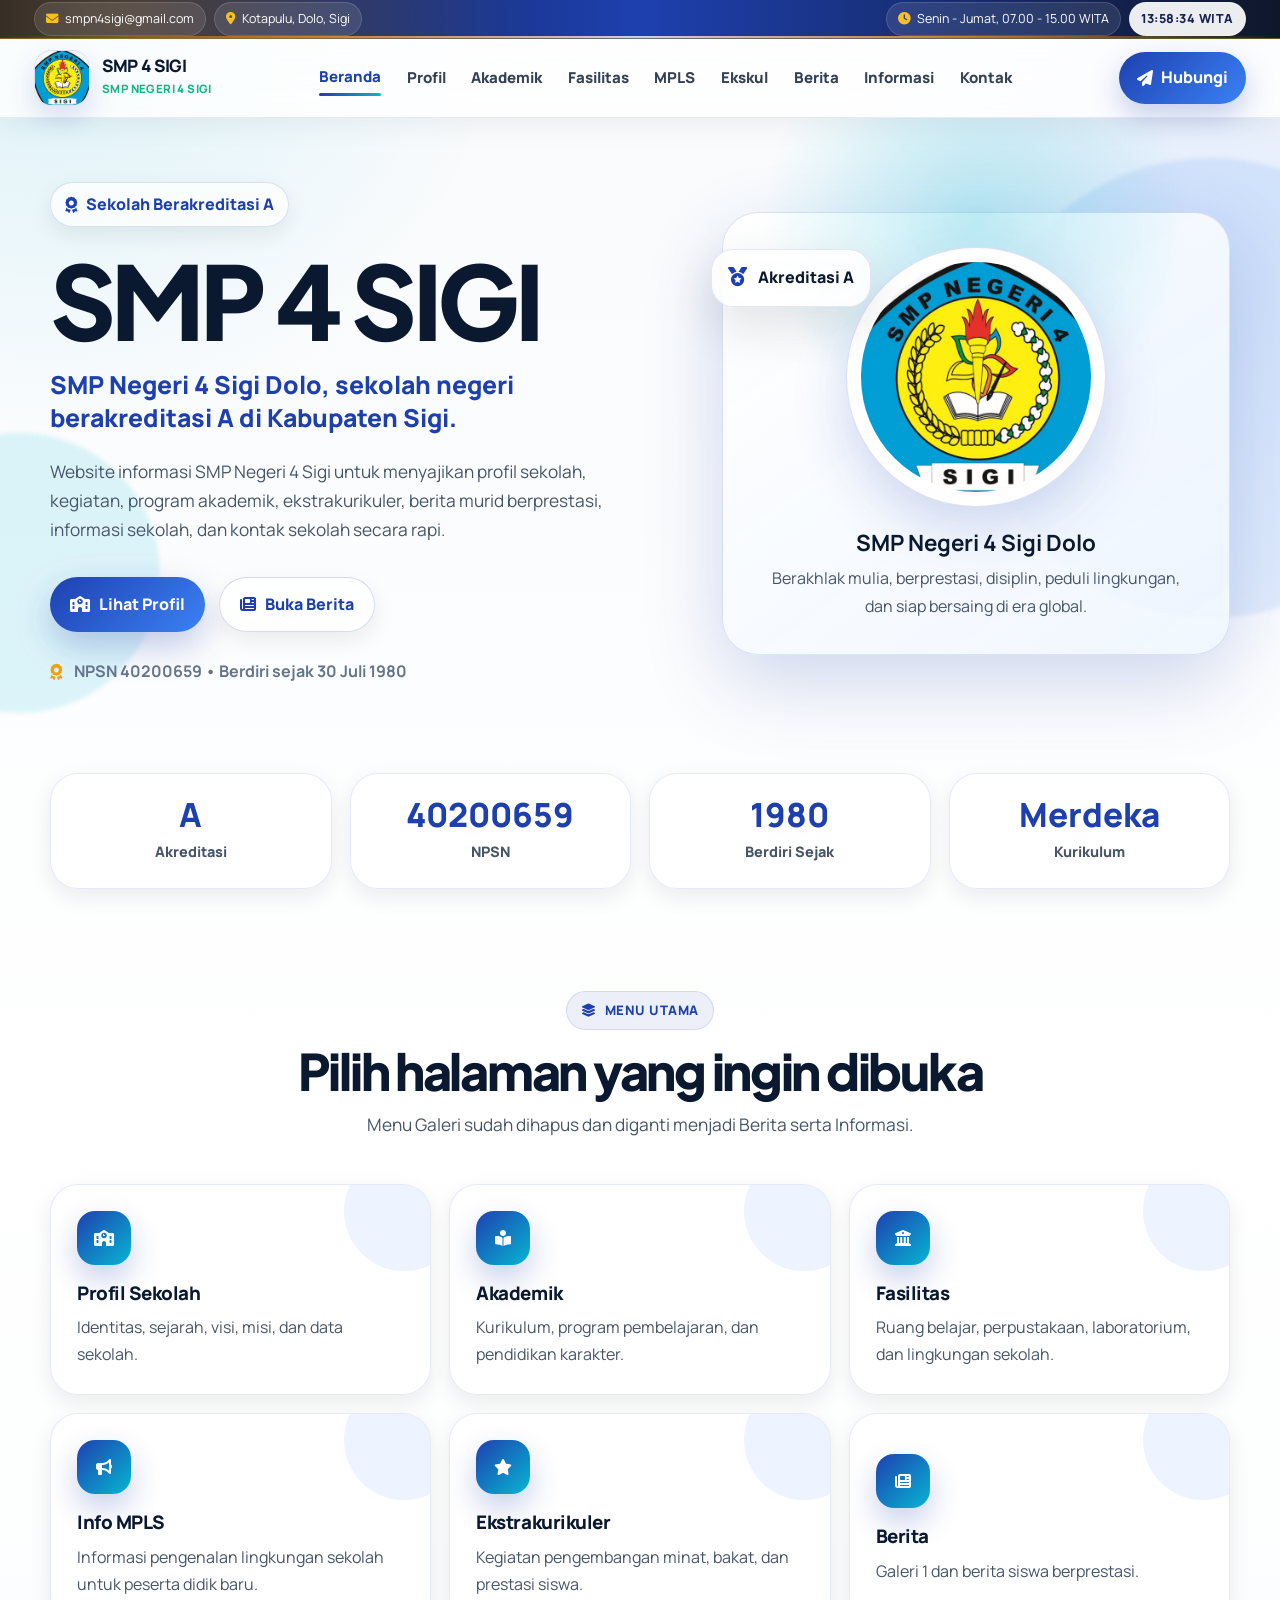
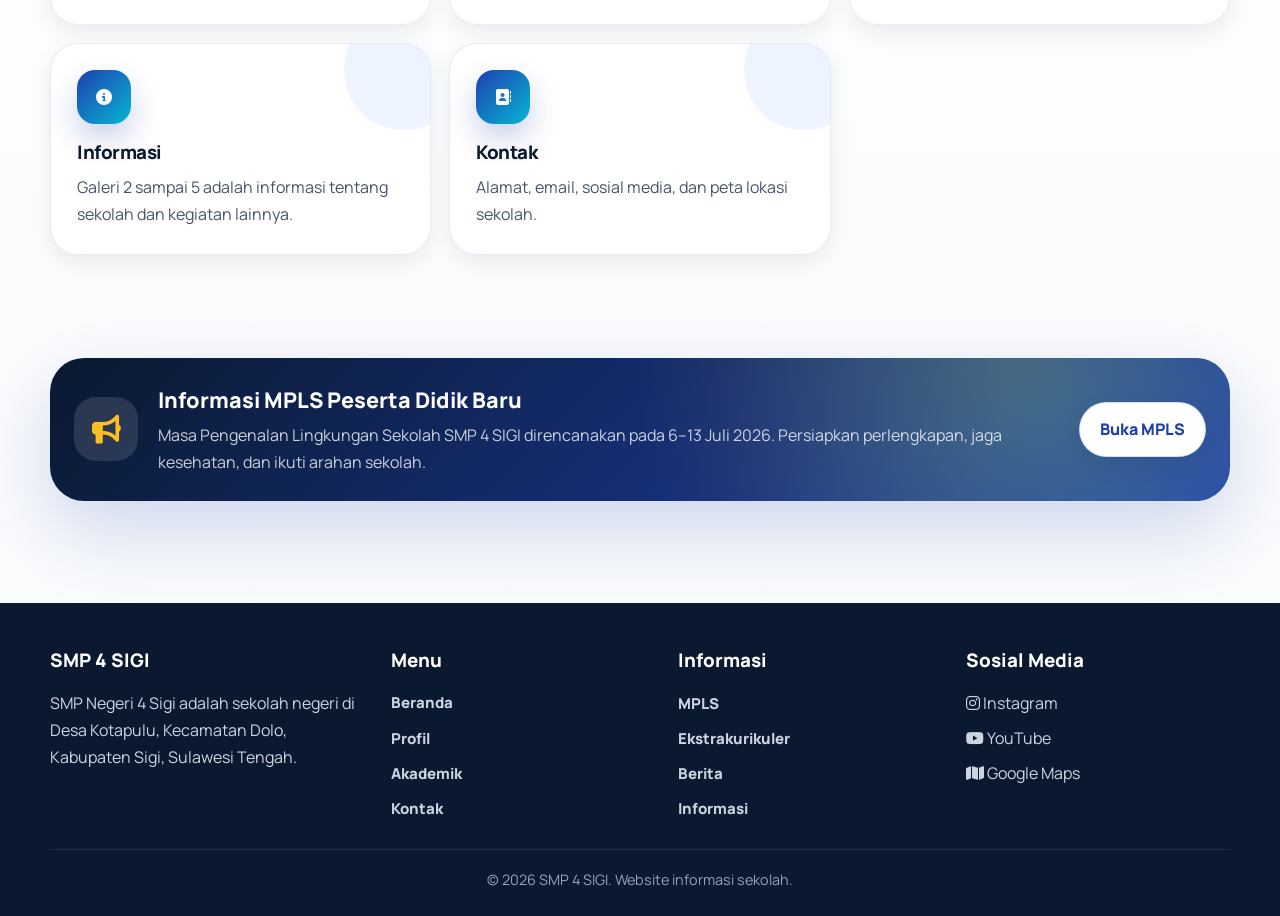
==== commit aee0ff02: "Update index.html" ====
--- a/index.html
+++ b/index.html
@@ -1,39 +1,25 @@
-<!DOCTYPE html>
-<html lang="id">
+<!DOCTYPE html><html lang="id">
 <head>
   <meta charset="UTF-8">
-  <meta name="viewport" content="width=device-width, initial-scale=1.0">
-  <title>SMP 4 SIGI | SMP Negeri 4 Sigi Dolo Kabupaten Sigi</title>
-
-  <meta name="description" content="SMP 4 SIGI atau SMP Negeri 4 Sigi adalah sekolah negeri berakreditasi A di Desa Kotapulu, Kecamatan Dolo, Kabupaten Sigi, Sulawesi Tengah.">
+  <meta name="viewport" content="width=device-width, initial-scale=1.0">  <title>SMP 4 SIGI | SMP Negeri 4 Sigi Dolo Kabupaten Sigi</title>  <meta name="description" content="SMP 4 SIGI atau SMP Negeri 4 Sigi adalah sekolah negeri berakreditasi A di Desa Kotapulu, Kecamatan Dolo, Kabupaten Sigi, Sulawesi Tengah.">
   <meta name="keywords" content="SMP 4 SIGI, SMP Negeri 4 Sigi, SMPN 4 Sigi, SMP 4 Sigi, SMPN Dolo, SMP Kotapulu, SMP Negeri di Kabupaten Sigi">
   <meta name="author" content="SMP 4 SIGI">
   <meta name="robots" content="index, follow">
   <meta name="language" content="Indonesian">
-  <meta name="theme-color" content="#1e40af">
-
-  <link rel="canonical" href="https://smpnegeri4sigi.my.id/">
-  <link rel="sitemap" type="application/xml" title="Sitemap" href="https://smpnegeri4sigi.my.id/sitemap.xml">
-
-  <link rel="icon" href="smpn4sigi.WebP" type="image/webp">
+  <meta name="theme-color" content="#1e40af">  <link rel="canonical" href="https://smpnegeri4sigi.my.id/">
+  <link rel="sitemap" type="application/xml" title="Sitemap" href="https://smpnegeri4sigi.my.id/sitemap.xml">  <link rel="icon" href="smpn4sigi.WebP" type="image/webp">
   <link rel="shortcut icon" href="smpn4sigi.WebP" type="image/webp">
-  <link rel="apple-touch-icon" href="smpn4sigi.WebP">
-
-  <meta property="og:title" content="SMP 4 SIGI | SMP Negeri 4 Sigi">
+  <link rel="apple-touch-icon" href="smpn4sigi.WebP">  <meta property="og:title" content="SMP 4 SIGI | SMP Negeri 4 Sigi">
   <meta property="og:description" content="Website informasi SMP Negeri 4 Sigi.">
   <meta property="og:image" content="https://smpnegeri4sigi.my.id/smpn4sigi.WebP">
   <meta property="og:image:secure_url" content="https://smpnegeri4sigi.my.id/smpn4sigi.WebP">
   <meta property="og:url" content="https://smpnegeri4sigi.my.id/">
   <meta property="og:type" content="website">
   <meta property="og:locale" content="id_ID">
-  <meta property="og:site_name" content="SMP 4 SIGI">
-
-  <meta name="twitter:card" content="summary_large_image">
+  <meta property="og:site_name" content="SMP 4 SIGI">  <meta name="twitter:card" content="summary_large_image">
   <meta name="twitter:title" content="SMP 4 SIGI | SMP Negeri 4 Sigi">
   <meta name="twitter:description" content="Website informasi SMP Negeri 4 Sigi.">
-  <meta name="twitter:image" content="https://smpnegeri4sigi.my.id/smpn4sigi.WebP">
-
-  <script type="application/ld+json">
+  <meta name="twitter:image" content="https://smpnegeri4sigi.my.id/smpn4sigi.WebP">  <script type="application/ld+json">
   {
     "@context": "https://schema.org",
     "@type": "EducationalOrganization",
@@ -67,9 +53,7 @@
       "https://www.google.com/maps/search/?api=1&query=SMP%204%20SIGI%20Kotapulu%20Dolo%20Sigi"
     ]
   }
-  </script>
-
-  <script type="application/ld+json">
+  </script>  <script type="application/ld+json">
   {
     "@context": "https://schema.org",
     "@type": "WebSite",
@@ -77,81 +61,68 @@
     "alternateName": "SMP Negeri 4 Sigi",
     "url": "https://smpnegeri4sigi.my.id/"
   }
-  </script>
-
-  <link rel="preconnect" href="https://fonts.googleapis.com">
+  </script>  <link rel="preconnect" href="https://fonts.googleapis.com">
   <link rel="preconnect" href="https://fonts.gstatic.com" crossorigin>
   <link href="https://fonts.googleapis.com/css2?family=Plus+Jakarta+Sans:wght@500;600;700;800;900&family=Manrope:wght@400;500;600;700;800&display=swap" rel="stylesheet">
   <link rel="stylesheet" href="https://cdnjs.cloudflare.com/ajax/libs/font-awesome/6.5.2/css/all.min.css">
   <link rel="stylesheet" href="style.css">
-</head>
-
-<body>
+</head><body>
   <div class="topbar">
     <div class="wide-container topbar-inner">
       <div class="topbar-group">
         <a class="topbar-pill" href="mailto:smpn4sigi@gmail.com">
           <i class="fa-solid fa-envelope"></i>
           <span>smpn4sigi@gmail.com</span>
-        </a>
-
-        <a class="topbar-pill" href="https://www.google.com/maps/search/?api=1&amp;query=SMP%204%20SIGI%20Kotapulu%20Dolo%20Sigi" rel="noopener" target="_blank">
-          <i class="fa-solid fa-location-dot"></i>
-          <span>Kotapulu, Dolo, Sigi</span>
-        </a>
-      </div>
-
-      <div class="topbar-group">
-        <span class="topbar-pill">
-          <i class="fa-solid fa-clock"></i>
-          <span>Senin - Jumat, 07.00 - 15.00 WITA</span>
-        </span>
-
-        <span class="topbar-pill topbar-clock" id="liveClock">--:-- WITA</span>
-      </div>
-    </div>
-  </div>
-
-  <header class="site-header" id="siteHeader">
+        </a>    <a class="topbar-pill" href="https://www.google.com/maps/search/?api=1&amp;query=SMP%204%20SIGI%20Kotapulu%20Dolo%20Sigi" rel="noopener" target="_blank">
+      <i class="fa-solid fa-location-dot"></i>
+      <span>Kotapulu, Dolo, Sigi</span>
+    </a>
+  </div>
+
+  <div class="topbar-group">
+    <span class="topbar-pill">
+      <i class="fa-solid fa-clock"></i>
+      <span>Senin - Jumat, 07.00 - 15.00 WITA</span>
+    </span>
+
+    <span class="topbar-pill topbar-clock" id="liveClock">--:-- WITA</span>
+  </div>
+</div>
+
+  </div>  <header class="site-header" id="siteHeader">
     <div class="wide-container navbar">
       <button aria-label="Buka Beranda" class="brand" data-page="beranda" type="button">
-        <span class="brand-logo brand-logo-video">
-          <video autoplay muted loop playsinline preload="metadata" aria-label="Animasi logo SMP 4 SIGI">
-            <source src="776464.mp4" type="video/mp4">
-            <img alt="Logo SMP 4 SIGI" src="smpn4sigi.WebP">
-          </video>
-        </span>
-
-        <span>
-          <span class="brand-title">SMP 4 SIGI</span>
-          <span class="brand-subtitle">SMP Negeri 4 Sigi</span>
-        </span>
-      </button>
-
-      <nav aria-label="Navigasi utama" class="nav-links">
-        <button class="nav-link active" data-page="beranda" type="button">Beranda</button>
-        <button class="nav-link" data-page="profil" type="button">Profil</button>
-        <button class="nav-link" data-page="akademik" type="button">Akademik</button>
-        <button class="nav-link" data-page="fasilitas" type="button">Fasilitas</button>
-        <button class="nav-link" data-page="mpls" type="button">MPLS</button>
-        <button class="nav-link" data-page="ekskul" type="button">Ekskul</button>
-        <button class="nav-link" data-page="berita" type="button">Berita</button>
-        <button class="nav-link" data-page="informasi" type="button">Informasi</button>
-        <button class="nav-link" data-page="kontak" type="button">Kontak</button>
-      </nav>
-
-      <button class="nav-cta" data-page="kontak" type="button">
-        <i class="fa-solid fa-paper-plane"></i>
-        Hubungi
-      </button>
-
-      <button aria-label="Buka menu" class="menu-toggle" id="menuToggle" type="button">
-        <i class="fa-solid fa-bars"></i>
-      </button>
-    </div>
-  </header>
-
-  <nav aria-label="Navigasi mobile" class="mobile-menu" id="mobileMenu">
+        <span class="brand-logo">
+          <img alt="Logo SMP 4 SIGI" onerror="fallbackImage(this, 'SMP 4 SIGI')" src="smpn4sigi.WebP">
+        </span>    <span>
+      <span class="brand-title">SMP 4 SIGI</span>
+      <span class="brand-subtitle">SMP Negeri 4 Sigi</span>
+    </span>
+  </button>
+
+  <nav aria-label="Navigasi utama" class="nav-links">
+    <button class="nav-link active" data-page="beranda" type="button">Beranda</button>
+    <button class="nav-link" data-page="profil" type="button">Profil</button>
+    <button class="nav-link" data-page="akademik" type="button">Akademik</button>
+    <button class="nav-link" data-page="fasilitas" type="button">Fasilitas</button>
+    <button class="nav-link" data-page="mpls" type="button">MPLS</button>
+    <button class="nav-link" data-page="ekskul" type="button">Ekskul</button>
+    <button class="nav-link" data-page="berita" type="button">Berita</button>
+    <button class="nav-link" data-page="informasi" type="button">Informasi</button>
+    <button class="nav-link" data-page="kontak" type="button">Kontak</button>
+  </nav>
+
+  <button class="nav-cta" data-page="kontak" type="button">
+    <i class="fa-solid fa-paper-plane"></i>
+    Hubungi
+  </button>
+
+  <button aria-label="Buka menu" class="menu-toggle" id="menuToggle" type="button">
+    <i class="fa-solid fa-bars"></i>
+  </button>
+</div>
+
+  </header>  <nav aria-label="Navigasi mobile" class="mobile-menu" id="mobileMenu">
     <button class="nav-link active" data-page="beranda" type="button"><i class="fa-solid fa-house"></i> Beranda</button>
     <button class="nav-link" data-page="profil" type="button"><i class="fa-solid fa-school"></i> Profil</button>
     <button class="nav-link" data-page="akademik" type="button"><i class="fa-solid fa-book-open"></i> Akademik</button>
@@ -161,9 +132,7 @@
     <button class="nav-link" data-page="berita" type="button"><i class="fa-solid fa-newspaper"></i> Berita</button>
     <button class="nav-link" data-page="informasi" type="button"><i class="fa-solid fa-circle-info"></i> Informasi</button>
     <button class="nav-link" data-page="kontak" type="button"><i class="fa-solid fa-phone"></i> Kontak</button>
-  </nav>
-
-  <main>
+  </nav>  <main>
     <section class="page is-active" data-title="Beranda" id="beranda">
       <div class="home-hero">
         <div class="container hero-grid">
@@ -171,903 +140,1100 @@
             <div class="hero-kicker">
               <i class="fa-solid fa-award"></i>
               Sekolah Berakreditasi A
+            </div>        <h1 class="hero-title">SMP 4 SIGI</h1>
+
+        <h2 class="hero-subtitle">
+          SMP Negeri 4 Sigi Dolo, sekolah negeri berakreditasi A di Kabupaten Sigi.
+        </h2>
+
+        <p class="hero-desc">
+          Website informasi SMP Negeri 4 Sigi untuk menyajikan profil sekolah, kegiatan, program akademik, ekstrakurikuler, berita murid berprestasi, informasi sekolah, dan kontak sekolah secara rapi.
+        </p>
+
+        <div class="hero-actions">
+          <button class="btn btn-primary" data-page="profil" type="button">
+            <i class="fa-solid fa-school"></i>
+            Lihat Profil
+          </button>
+
+          <button class="btn btn-outline" data-page="berita" type="button">
+            <i class="fa-solid fa-newspaper"></i>
+            Buka Berita
+          </button>
+        </div>
+
+        <p class="hero-note">
+          <i class="fa-solid fa-award"></i>
+          NPSN 40200659 • Berdiri sejak 30 Juli 1980
+        </p>
+      </div>
+
+      <div aria-label="Kartu profil SMP 4 SIGI" class="hero-card">
+        <img alt="Logo dan identitas SMP 4 SIGI" onerror="fallbackImage(this, 'SMP 4 SIGI')" src="smpn4sigi.WebP">
+
+        <div class="hero-floating">
+          <i class="fa-solid fa-medal"></i>
+          <span>Akreditasi A</span>
+        </div>
+
+        <div class="hero-card-content">
+          <h3>SMP Negeri 4 Sigi Dolo</h3>
+          <p>Berakhlak mulia, berprestasi, disiplin, peduli lingkungan, dan siap bersaing di era global.</p>
+        </div>
+      </div>
+    </div>
+  </div>
+
+  <div class="container">
+    <div class="stats-grid reveal">
+      <div class="stat-card">
+        <h3>A</h3>
+        <p>Akreditasi</p>
+      </div>
+
+      <div class="stat-card">
+        <h3>40200659</h3>
+        <p>NPSN</p>
+      </div>
+
+      <div class="stat-card">
+        <h3>1980</h3>
+        <p>Berdiri Sejak</p>
+      </div>
+
+      <div class="stat-card">
+        <h3>Merdeka</h3>
+        <p>Kurikulum</p>
+      </div>
+    </div>
+  </div>
+
+  <section class="section">
+    <div class="container">
+      <div class="section-title reveal">
+        <span class="eyebrow">
+          <i class="fa-solid fa-layer-group"></i>
+          Menu Utama
+        </span>
+
+        <h2>Pilih halaman yang ingin dibuka</h2>
+        <p>Menu Galeri sudah dihapus dan diganti menjadi Berita serta Informasi.</p>
+      </div>
+
+      <div class="quick-pages">
+        <button class="card quick-card reveal" data-page="profil" type="button">
+          <div class="icon-box"><i class="fa-solid fa-school"></i></div>
+          <h3>Profil Sekolah</h3>
+          <p>Identitas, sejarah, visi, misi, dan data sekolah.</p>
+        </button>
+
+        <button class="card quick-card reveal" data-page="akademik" type="button">
+          <div class="icon-box"><i class="fa-solid fa-book-open-reader"></i></div>
+          <h3>Akademik</h3>
+          <p>Kurikulum, program pembelajaran, dan pendidikan karakter.</p>
+        </button>
+
+        <button class="card quick-card reveal" data-page="fasilitas" type="button">
+          <div class="icon-box"><i class="fa-solid fa-building-columns"></i></div>
+          <h3>Fasilitas</h3>
+          <p>Ruang belajar, perpustakaan, laboratorium, dan lingkungan sekolah.</p>
+        </button>
+
+        <button class="card quick-card reveal" data-page="mpls" type="button">
+          <div class="icon-box"><i class="fa-solid fa-bullhorn"></i></div>
+          <h3>Info MPLS</h3>
+          <p>Informasi pengenalan lingkungan sekolah untuk peserta didik baru.</p>
+        </button>
+
+        <button class="card quick-card reveal" data-page="ekskul" type="button">
+          <div class="icon-box"><i class="fa-solid fa-star"></i></div>
+          <h3>Ekstrakurikuler</h3>
+          <p>Kegiatan pengembangan minat, bakat, dan prestasi siswa.</p>
+        </button>
+
+        <button class="card quick-card reveal" data-page="berita" type="button">
+          <div class="icon-box"><i class="fa-solid fa-newspaper"></i></div>
+          <h3>Berita</h3>
+          <p>Galeri 1 dan berita siswa berprestasi.</p>
+        </button>
+
+        <button class="card quick-card reveal" data-page="informasi" type="button">
+          <div class="icon-box"><i class="fa-solid fa-circle-info"></i></div>
+          <h3>Informasi</h3>
+          <p>Galeri 2 sampai 5 adalah informasi tentang sekolah dan kegiatan lainnya.</p>
+        </button>
+
+        <button class="card quick-card reveal" data-page="kontak" type="button">
+          <div class="icon-box"><i class="fa-solid fa-address-book"></i></div>
+          <h3>Kontak</h3>
+          <p>Alamat, email, sosial media, dan peta lokasi sekolah.</p>
+        </button>
+      </div>
+    </div>
+  </section>
+
+  <section class="section" style="padding-top:0">
+    <div class="container">
+      <div class="info-strip reveal">
+        <i class="fa-solid fa-bullhorn"></i>
+
+        <div>
+          <h3>Informasi MPLS Peserta Didik Baru</h3>
+          <p>Masa Pengenalan Lingkungan Sekolah SMP 4 SIGI direncanakan pada 6–13 Juli 2026. Persiapkan perlengkapan, jaga kesehatan, dan ikuti arahan sekolah.</p>
+        </div>
+
+        <button class="btn btn-outline" data-page="mpls" style="background:#fff;color:#1e40af" type="button">
+          Buka MPLS
+        </button>
+      </div>
+    </div>
+  </section>
+</section>
+
+<section class="page" data-title="Profil Sekolah" id="profil">
+  <div class="page-hero">
+    <div class="container page-hero-content">
+      <div>
+        <div class="breadcrumb">
+          <i class="fa-solid fa-house"></i>
+          Beranda
+          <i class="fa-solid fa-chevron-right"></i>
+          Profil
+        </div>
+
+        <h1>Profil Sekolah</h1>
+        <p>Informasi identitas, sejarah singkat, visi, misi, dan komitmen SMP Negeri 4 Sigi.</p>
+      </div>
+
+      <div class="hero-badge-card">
+        <img alt="Logo SMP 4 SIGI" onerror="fallbackImage(this, 'SMP 4 SIGI')" src="smpn4sigi.WebP">
+        <strong>SMP Negeri 4 Sigi</strong>
+        <span>Desa Kotapulu, Kecamatan Dolo</span>
+      </div>
+    </div>
+  </div>
+
+  <div class="section">
+    <div class="container grid-2">
+      <div class="card reveal">
+        <span class="eyebrow">
+          <i class="fa-solid fa-circle-info"></i>
+          Identitas
+        </span>
+
+        <h3 style="font-size:2rem;margin:14px 0 16px">Data Sekolah</h3>
+
+        <table class="data-table">
+          <tr><td>Nama Sekolah</td><td>SMP Negeri 4 Sigi</td></tr>
+          <tr><td>Nama Populer</td><td>SMP 4 SIGI</td></tr>
+          <tr><td>NPSN</td><td>40200659</td></tr>
+          <tr><td>Status</td><td>Negeri</td></tr>
+          <tr><td>Akreditasi</td><td>A</td></tr>
+          <tr><td>Kurikulum</td><td>Kurikulum Merdeka</td></tr>
+          <tr><td>Kepala Sekolah</td><td>Mariati</td></tr>
+          <tr><td>Tanggal Berdiri</td><td>30 Juli 1980</td></tr>
+          <tr><td>Alamat</td><td>Jalan Poros Palu-Kulawi KM. 13, Kotapulu, Dolo, Kabupaten Sigi</td></tr>
+        </table>
+      </div>
+
+      <div class="card reveal">
+        <span class="eyebrow">
+          <i class="fa-solid fa-landmark"></i>
+          Sejarah
+        </span>
+
+        <h3 style="font-size:2rem;margin:14px 0 16px">Sejarah Singkat</h3>
+
+        <p>
+          SMP Negeri 4 Sigi berdiri dan beroperasi sejak 30 Juli 1980. Sekolah ini berlokasi di Jalan Poros Palu-Kulawi KM. 13, Desa Kotapulu, Kecamatan Dolo, Kabupaten Sigi, Sulawesi Tengah.
+        </p>
+
+        <p style="margin-top:14px">
+          Sebagai sekolah negeri, SMP 4 SIGI terus berupaya menghadirkan layanan pendidikan yang bermutu, nyaman, disiplin, dan berorientasi pada pengembangan potensi peserta didik.
+        </p>
+
+        <div class="grid-2" style="margin-top:18px">
+          <div class="soft-card">
+            <h3>Komitmen</h3>
+            <p>Pendidikan berkualitas dan berkarakter.</p>
+          </div>
+
+          <div class="soft-card">
+            <h3>Lingkungan</h3>
+            <p>Belajar nyaman, aktif, dan peduli lingkungan.</p>
+          </div>
+        </div>
+      </div>
+    </div>
+
+    <div class="container" style="margin-top:24px">
+      <div class="grid-2">
+        <div class="card vision-card reveal">
+          <span class="eyebrow">
+            <i class="fa-solid fa-eye"></i>
+            Visi
+          </span>
+
+          <h3 style="font-size:1.8rem;margin:14px 0 12px">Arah Sekolah</h3>
+
+          <p style="font-size:1.1rem;color:#1e40af;font-weight:900">
+            “Terwujudnya peserta didik yang berakhlak mulia, berprestasi, disiplin, peduli lingkungan, dan mampu bersaing di era global.”
+          </p>
+        </div>
+
+        <div class="card reveal">
+          <span class="eyebrow">
+            <i class="fa-solid fa-list-check"></i>
+            Misi
+          </span>
+
+          <h3 style="font-size:1.8rem;margin:14px 0 12px">Langkah Utama</h3>
+
+          <ul class="list-check">
+            <li><i class="fa-solid fa-circle-check"></i><span>Meningkatkan pembelajaran yang aktif, kreatif, dan menyenangkan.</span></li>
+            <li><i class="fa-solid fa-circle-check"></i><span>Membentuk peserta didik yang disiplin, santun, dan bertanggung jawab.</span></li>
+            <li><i class="fa-solid fa-circle-check"></i><span>Mendorong prestasi akademik dan non-akademik sesuai minat siswa.</span></li>
+            <li><i class="fa-solid fa-circle-check"></i><span>Membiasakan kepedulian terhadap kebersihan dan lingkungan sekolah.</span></li>
+          </ul>
+        </div>
+      </div>
+    </div>
+  </div>
+</section>
+
+<section class="page" data-title="Akademik" id="akademik">
+  <div class="page-hero">
+    <div class="container page-hero-content">
+      <div>
+        <div class="breadcrumb">
+          <i class="fa-solid fa-house"></i>
+          Beranda
+          <i class="fa-solid fa-chevron-right"></i>
+          Akademik
+        </div>
+
+        <h1>Akademik</h1>
+        <p>Program pembelajaran, kurikulum, literasi, dan penguatan karakter peserta didik SMP 4 SIGI.</p>
+      </div>
+
+      <div class="hero-badge-card">
+        <i class="fa-solid fa-book-open-reader" style="font-size:4rem;color:#fbbf24;margin-bottom:12px"></i>
+        <strong>Kurikulum Merdeka</strong>
+        <span>Pembelajaran aktif dan berkarakter</span>
+      </div>
+    </div>
+  </div>
+
+  <div class="section">
+    <div class="container">
+      <div class="section-title reveal">
+        <span class="eyebrow">
+          <i class="fa-solid fa-graduation-cap"></i>
+          Program Pembelajaran
+        </span>
+
+        <h2>Pembelajaran yang aktif dan bermakna</h2>
+        <p>Fokus akademik diarahkan untuk meningkatkan pemahaman, keterampilan, karakter, serta kreativitas siswa.</p>
+      </div>
+
+      <div class="grid-3">
+        <div class="card feature-card reveal">
+          <div class="icon-box"><i class="fa-solid fa-book"></i></div>
+          <h3>Kurikulum Merdeka</h3>
+          <p>Pembelajaran dirancang agar siswa lebih aktif, mandiri, dan mampu memahami materi melalui pengalaman belajar yang bermakna.</p>
+        </div>
+
+        <div class="card feature-card reveal">
+          <div class="icon-box"><i class="fa-solid fa-user-shield"></i></div>
+          <h3>Pendidikan Karakter</h3>
+          <p>Pembiasaan disiplin, tanggung jawab, sopan santun, gotong royong, dan kepedulian sosial dalam kegiatan sekolah.</p>
+        </div>
+
+        <div class="card feature-card reveal">
+          <div class="icon-box"><i class="fa-solid fa-laptop-code"></i></div>
+          <h3>Literasi Digital</h3>
+          <p>Mendorong siswa memahami teknologi secara positif untuk belajar, mencari informasi, dan berkarya.</p>
+        </div>
+      </div>
+    </div>
+  </div>
+
+  <div class="section" style="padding-top:0">
+    <div class="container grid-2">
+      <div class="card reveal">
+        <span class="eyebrow">
+          <i class="fa-solid fa-chart-line"></i>
+          Fokus Akademik
+        </span>
+
+        <h3 style="font-size:2rem;margin:14px 0 16px">Pilar Pembelajaran</h3>
+
+        <ul class="list-check">
+          <li><i class="fa-solid fa-circle-check"></i><span>Pembelajaran berbasis proyek dan penguatan Profil Pelajar Pancasila.</span></li>
+          <li><i class="fa-solid fa-circle-check"></i><span>Penguatan literasi, numerasi, dan kemampuan berpikir kritis.</span></li>
+          <li><i class="fa-solid fa-circle-check"></i><span>Pembinaan siswa melalui kegiatan akademik dan non-akademik.</span></li>
+          <li><i class="fa-solid fa-circle-check"></i><span>Evaluasi belajar yang mendorong perkembangan siswa secara bertahap.</span></li>
+        </ul>
+      </div>
+
+      <div class="card reveal">
+        <span class="eyebrow">
+          <i class="fa-solid fa-trophy"></i>
+          Prestasi
+        </span>
+
+        <h3 style="font-size:2rem;margin:14px 0 16px">Ruang Berkembang</h3>
+
+        <p>
+          Peserta didik didorong untuk mengikuti lomba, kegiatan literasi, olahraga, seni, PMR, Pramuka, OSIS, serta kegiatan pengembangan diri lain sesuai bakat dan minat.
+        </p>
+
+        <button class="btn btn-primary" data-page="ekskul" style="margin-top:18px" type="button">
+          <i class="fa-solid fa-star"></i>
+          Lihat Ekskul
+        </button>
+      </div>
+    </div>
+  </div>
+</section>
+
+<section class="page" data-title="Fasilitas" id="fasilitas">
+  <div class="page-hero">
+    <div class="container page-hero-content">
+      <div>
+        <div class="breadcrumb">
+          <i class="fa-solid fa-house"></i>
+          Beranda
+          <i class="fa-solid fa-chevron-right"></i>
+          Fasilitas
+        </div>
+
+        <h1>Fasilitas</h1>
+        <p>Fasilitas sekolah disusun untuk menunjang pembelajaran, kegiatan siswa, dan kenyamanan lingkungan sekolah.</p>
+      </div>
+
+      <div class="hero-badge-card">
+        <i class="fa-solid fa-building-columns" style="font-size:4rem;color:#fbbf24;margin-bottom:12px"></i>
+        <strong>Ruang Belajar Nyaman</strong>
+        <span>Mendukung kegiatan akademik dan non-akademik</span>
+      </div>
+    </div>
+  </div>
+
+  <div class="section">
+    <div class="container facility-grid">
+      <div class="facility-main reveal">
+        <img alt="Lingkungan SMP 4 SIGI" onerror="fallbackImage(this, 'Lingkungan SMP 4 SIGI')" src="galeri5.jpg">
+
+        <div class="facility-main-content">
+          <h3>Lingkungan Sekolah</h3>
+          <p>Suasana sekolah dibuat nyaman untuk mendukung kegiatan belajar, pembinaan karakter, dan aktivitas siswa.</p>
+        </div>
+      </div>
+
+      <div class="facility-list">
+        <div class="soft-card facility-item reveal">
+          <i class="fa-solid fa-chalkboard-user"></i>
+          <div>
+            <h3>Ruang Kelas</h3>
+            <p>Ruang belajar untuk kegiatan pembelajaran harian.</p>
+          </div>
+        </div>
+
+        <div class="soft-card facility-item reveal">
+          <i class="fa-solid fa-book-open"></i>
+          <div>
+            <h3>Perpustakaan</h3>
+            <p>Mendukung literasi dan kebiasaan membaca siswa.</p>
+          </div>
+        </div>
+
+        <div class="soft-card facility-item reveal">
+          <i class="fa-solid fa-flask"></i>
+          <div>
+            <h3>Laboratorium</h3>
+            <p>Tempat praktik dan kegiatan pembelajaran berbasis eksperimen.</p>
+          </div>
+        </div>
+
+        <div class="soft-card facility-item reveal">
+          <i class="fa-solid fa-volleyball"></i>
+          <div>
+            <h3>Lapangan</h3>
+            <p>Digunakan untuk olahraga, upacara, dan kegiatan sekolah.</p>
+          </div>
+        </div>
+
+        <div class="soft-card facility-item reveal">
+          <i class="fa-solid fa-dumbbell"></i>
+          <div>
+            <h3>Alat Olahraga</h3>
+            <p>Perlengkapan olahraga untuk menunjang praktik PJOK, latihan, dan kegiatan kebugaran siswa.</p>
+          </div>
+        </div>
+
+        <div class="soft-card facility-item reveal">
+          <i class="fa-solid fa-building-columns"></i>
+          <div>
+            <h3>Aula</h3>
+            <p>Ruang serbaguna untuk pertemuan, pembinaan, kegiatan sekolah, dan acara bersama.</p>
+          </div>
+        </div>
+
+        <div class="soft-card facility-item reveal">
+          <i class="fa-solid fa-mosque"></i>
+          <div>
+            <h3>Sarana Ibadah</h3>
+            <p>Mendukung pembinaan spiritual dan karakter siswa.</p>
+          </div>
+        </div>
+      </div>
+    </div>
+  </div>
+</section>
+
+<section class="page" data-title="MPLS" id="mpls">
+  <div class="page-hero">
+    <div class="container page-hero-content">
+      <div>
+        <div class="breadcrumb">
+          <i class="fa-solid fa-house"></i>
+          Beranda
+          <i class="fa-solid fa-chevron-right"></i>
+          MPLS
+        </div>
+
+        <h1>Info MPLS</h1>
+        <p>Informasi Masa Pengenalan Lingkungan Sekolah untuk peserta didik baru SMP 4 SIGI.</p>
+      </div>
+
+      <div class="hero-badge-card">
+        <i class="fa-solid fa-bullhorn" style="font-size:4rem;color:#fbbf24;margin-bottom:12px"></i>
+        <strong>6–13 Juli 2026</strong>
+        <span>Jadwal MPLS peserta didik baru</span>
+      </div>
+    </div>
+  </div>
+
+  <div class="section">
+    <div class="container">
+      <div class="grid-2">
+        <div class="card reveal">
+          <span class="eyebrow">
+            <i class="fa-solid fa-calendar-days"></i>
+            Detail Kegiatan
+          </span>
+
+          <h3 style="font-size:2rem;margin:14px 0 16px">MPLS SMP 4 SIGI 2026/2027</h3>
+
+          <p>
+            Masa Pengenalan Lingkungan Sekolah SMP 4 SIGI direncanakan pada tanggal <strong>6–13 Juli 2026</strong>. Kegiatan ini membantu peserta didik baru mengenal lingkungan sekolah, tata tertib, guru, teman, fasilitas, budaya sekolah, dan program sekolah.
+          </p>
+
+          <div class="mpls-detail-grid" style="margin-top:18px">
+            <div class="soft-card">
+              <h3>Tanggal</h3>
+              <p>6–13 Juli 2026</p>
             </div>
 
-            <h1 class="hero-title">SMP 4 SIGI</h1>
-
-            <h2 class="hero-subtitle">
-              SMP Negeri 4 Sigi Dolo, sekolah negeri berakreditasi A di Kabupaten Sigi.
-            </h2>
-
-            <p class="hero-desc">
-              Website informasi SMP Negeri 4 Sigi untuk menyajikan profil sekolah, kegiatan, program akademik, ekstrakurikuler, berita murid berprestasi, informasi sekolah, dan kontak sekolah secara rapi.
-            </p>
-
-            <div class="hero-actions">
-              <button class="btn btn-primary" data-page="profil" type="button">
-                <i class="fa-solid fa-school"></i>
-                Lihat Profil
-              </button>
-
-              <button class="btn btn-outline" data-page="berita" type="button">
-                <i class="fa-solid fa-newspaper"></i>
-                Buka Berita
-              </button>
+            <div class="soft-card">
+              <h3>Tempat</h3>
+              <p>SMP 4 SIGI</p>
             </div>
 
-            <p class="hero-note">
-              <i class="fa-solid fa-award"></i>
-              NPSN 40200659 • Berdiri sejak 30 Juli 1980
-            </p>
-          </div>
-
-          <div aria-label="Kartu profil SMP 4 SIGI" class="hero-card">
-            <img alt="Logo dan identitas SMP 4 SIGI" onerror="fallbackImage(this, 'SMP 4 SIGI')" src="smpn4sigi.WebP">
-
-            <div class="hero-floating">
-              <i class="fa-solid fa-medal"></i>
-              <span>Akreditasi A</span>
+            <div class="soft-card">
+              <h3>Status</h3>
+              <p>Persiapan</p>
             </div>
 
-            <div class="hero-card-content">
-              <h3>SMP Negeri 4 Sigi Dolo</h3>
-              <p>Berakhlak mulia, berprestasi, disiplin, peduli lingkungan, dan siap bersaing di era global.</p>
+            <div class="soft-card">
+              <h3>Tahun Ajaran</h3>
+              <p>2026/2027</p>
             </div>
           </div>
         </div>
-      </div>
-
-      <div class="container">
-        <div class="stats-grid reveal">
-          <div class="stat-card">
-            <h3>A</h3>
-            <p>Akreditasi</p>
-          </div>
-
-          <div class="stat-card">
-            <h3>40200659</h3>
-            <p>NPSN</p>
-          </div>
-
-          <div class="stat-card">
-            <h3>1980</h3>
-            <p>Berdiri Sejak</p>
-          </div>
-
-          <div class="stat-card">
-            <h3>Merdeka</h3>
-            <p>Kurikulum</p>
-          </div>
-        </div>
-      </div>
-
-      <section class="section">
-        <div class="container">
-          <div class="section-title reveal">
-            <span class="eyebrow">
-              <i class="fa-solid fa-layer-group"></i>
-              Menu Utama
-            </span>
-
-            <h2>Pilih halaman yang ingin dibuka</h2>
-            <p>Menu Galeri sudah dihapus dan diganti menjadi Berita serta Informasi.</p>
-          </div>
-
-          <div class="quick-pages">
-            <button class="card quick-card reveal" data-page="profil" type="button">
-              <div class="icon-box"><i class="fa-solid fa-school"></i></div>
-              <h3>Profil Sekolah</h3>
-              <p>Identitas, sejarah, visi, misi, dan data sekolah.</p>
-            </button>
-
-            <button class="card quick-card reveal" data-page="akademik" type="button">
-              <div class="icon-box"><i class="fa-solid fa-book-open-reader"></i></div>
-              <h3>Akademik</h3>
-              <p>Kurikulum, program pembelajaran, dan pendidikan karakter.</p>
-            </button>
-
-            <button class="card quick-card reveal" data-page="fasilitas" type="button">
-              <div class="icon-box"><i class="fa-solid fa-building-columns"></i></div>
-              <h3>Fasilitas</h3>
-              <p>Ruang belajar, perpustakaan, laboratorium, dan lingkungan sekolah.</p>
-            </button>
-
-            <button class="card quick-card reveal" data-page="mpls" type="button">
-              <div class="icon-box"><i class="fa-solid fa-bullhorn"></i></div>
-              <h3>Info MPLS</h3>
-              <p>Informasi pengenalan lingkungan sekolah untuk peserta didik baru.</p>
-            </button>
-
-            <button class="card quick-card reveal" data-page="ekskul" type="button">
-              <div class="icon-box"><i class="fa-solid fa-star"></i></div>
-              <h3>Ekstrakurikuler</h3>
-              <p>Kegiatan pengembangan minat, bakat, dan prestasi siswa.</p>
-            </button>
-
-            <button class="card quick-card reveal" data-page="berita" type="button">
-              <div class="icon-box"><i class="fa-solid fa-newspaper"></i></div>
-              <h3>Berita</h3>
-              <p>Galeri 1 adalah berita untuk murid berprestasi.</p>
-            </button>
-
-            <button class="card quick-card reveal" data-page="informasi" type="button">
-              <div class="icon-box"><i class="fa-solid fa-circle-info"></i></div>
-              <h3>Informasi</h3>
-              <p>Galeri 2 sampai 5 adalah informasi tentang sekolah dan kegiatan lainnya.</p>
-            </button>
-
-            <button class="card quick-card reveal" data-page="kontak" type="button">
-              <div class="icon-box"><i class="fa-solid fa-address-book"></i></div>
-              <h3>Kontak</h3>
-              <p>Alamat, email, sosial media, dan peta lokasi sekolah.</p>
-            </button>
-          </div>
-        </div>
-      </section>
-
-      <section class="section" style="padding-top:0">
-        <div class="container">
-          <div class="info-strip reveal">
-            <i class="fa-solid fa-bullhorn"></i>
-
+
+        <div class="card reveal">
+          <span class="eyebrow">
+            <i class="fa-solid fa-clipboard-check"></i>
+            Perlengkapan
+          </span>
+
+          <h3 style="font-size:2rem;margin:14px 0 16px">Yang Perlu Disiapkan</h3>
+
+          <ul class="list-check">
+            <li><i class="fa-solid fa-circle-check"></i><span>Seragam sekolah lengkap sesuai arahan sekolah.</span></li>
+            <li><i class="fa-solid fa-circle-check"></i><span>Alat tulis dan buku catatan.</span></li>
+            <li><i class="fa-solid fa-circle-check"></i><span>Botol minum dan bekal pribadi.</span></li>
+            <li><i class="fa-solid fa-circle-check"></i><span>Perlengkapan ibadah.</span></li>
+            <li><i class="fa-solid fa-circle-check"></i><span>Topi atau atribut lain sesuai arahan sekolah.</span></li>
+          </ul>
+        </div>
+      </div>
+
+      <div class="card reveal mpls-order-card">
+        <span class="eyebrow">
+          <i class="fa-solid fa-list-ol"></i>
+          Urutan MPLS
+        </span>
+
+        <h3 style="font-size:2rem;margin:14px 0 20px">Urutan Jadwal Kegiatan</h3>
+
+        <div class="mpls-timeline">
+          <div class="mpls-step">
+            <strong>1</strong>
             <div>
-              <h3>Informasi MPLS Peserta Didik Baru</h3>
-              <p>Masa Pengenalan Lingkungan Sekolah SMP 4 SIGI direncanakan pada 6–13 Juli 2026. Persiapkan perlengkapan, jaga kesehatan, dan ikuti arahan sekolah.</p>
+              <h4>Senin, 6 Juli 2026</h4>
+              <p>Pembukaan MPLS, pengarahan awal, pengenalan guru, wali kelas, dan lingkungan sekolah.</p>
             </div>
-
-            <button class="btn btn-outline" data-page="mpls" style="background:#fff;color:#1e40af" type="button">
-              Buka MPLS
-            </button>
-          </div>
-        </div>
-      </section>
-    </section>
-
-    <section class="page" data-title="Profil Sekolah" id="profil">
-      <div class="page-hero">
-        <div class="container page-hero-content">
-          <div>
-            <div class="breadcrumb">
-              <i class="fa-solid fa-house"></i>
-              Beranda
-              <i class="fa-solid fa-chevron-right"></i>
-              Profil
+          </div>
+
+          <div class="mpls-step">
+            <strong>2</strong>
+            <div>
+              <h4>Selasa, 7 Juli 2026</h4>
+              <p>Pengenalan tata tertib, budaya sekolah, kebiasaan disiplin, dan etika peserta didik.</p>
             </div>
-
-            <h1>Profil Sekolah</h1>
-            <p>Informasi identitas, sejarah singkat, visi, misi, dan komitmen SMP Negeri 4 Sigi.</p>
-          </div>
-
-          <div class="hero-badge-card">
-            <img alt="Logo SMP 4 SIGI" onerror="fallbackImage(this, 'SMP 4 SIGI')" src="smpn4sigi.WebP">
-            <strong>SMP Negeri 4 Sigi</strong>
-            <span>Desa Kotapulu, Kecamatan Dolo</span>
-          </div>
-        </div>
-      </div>
-
-      <div class="section">
-        <div class="container grid-2">
-          <div class="card reveal">
-            <span class="eyebrow">
-              <i class="fa-solid fa-circle-info"></i>
-              Identitas
-            </span>
-
-            <h3 style="font-size:2rem;margin:14px 0 16px">Data Sekolah</h3>
-
-            <table class="data-table">
-              <tr><td>Nama Sekolah</td><td>SMP Negeri 4 Sigi</td></tr>
-              <tr><td>Nama Populer</td><td>SMP 4 SIGI</td></tr>
-              <tr><td>NPSN</td><td>40200659</td></tr>
-              <tr><td>Status</td><td>Negeri</td></tr>
-              <tr><td>Akreditasi</td><td>A</td></tr>
-              <tr><td>Kurikulum</td><td>Kurikulum Merdeka</td></tr>
-              <tr><td>Kepala Sekolah</td><td>Mariati</td></tr>
-              <tr><td>Tanggal Berdiri</td><td>30 Juli 1980</td></tr>
-              <tr><td>Alamat</td><td>Jalan Poros Palu-Kulawi KM. 13, Kotapulu, Dolo, Kabupaten Sigi</td></tr>
-            </table>
-          </div>
-
-          <div class="card reveal">
-            <span class="eyebrow">
-              <i class="fa-solid fa-landmark"></i>
-              Sejarah
-            </span>
-
-            <h3 style="font-size:2rem;margin:14px 0 16px">Sejarah Singkat</h3>
-
-            <p>
-              SMP Negeri 4 Sigi berdiri dan beroperasi sejak 30 Juli 1980. Sekolah ini berlokasi di Jalan Poros Palu-Kulawi KM. 13, Desa Kotapulu, Kecamatan Dolo, Kabupaten Sigi, Sulawesi Tengah.
-            </p>
-
-            <p style="margin-top:14px">
-              Sebagai sekolah negeri, SMP 4 SIGI terus berupaya menghadirkan layanan pendidikan yang bermutu, nyaman, disiplin, dan berorientasi pada pengembangan potensi peserta didik.
-            </p>
-
-            <div class="grid-2" style="margin-top:18px">
-              <div class="soft-card">
-                <h3>Komitmen</h3>
-                <p>Pendidikan berkualitas dan berkarakter.</p>
-              </div>
-
-              <div class="soft-card">
-                <h3>Lingkungan</h3>
-                <p>Belajar nyaman, aktif, dan peduli lingkungan.</p>
-              </div>
+          </div>
+
+          <div class="mpls-step">
+            <strong>3</strong>
+            <div>
+              <h4>Rabu, 8 Juli 2026</h4>
+              <p>Pengenalan fasilitas sekolah, ruang belajar, perpustakaan, laboratorium, lapangan, aula, dan sarana ibadah.</p>
             </div>
           </div>
-        </div>
-
-        <div class="container" style="margin-top:24px">
-          <div class="grid-2">
-            <div class="card vision-card reveal">
-              <span class="eyebrow">
-                <i class="fa-solid fa-eye"></i>
-                Visi
-              </span>
-
-              <h3 style="font-size:1.8rem;margin:14px 0 12px">Arah Sekolah</h3>
-
-              <p style="font-size:1.1rem;color:#1e40af;font-weight:900">
-                “Terwujudnya peserta didik yang berakhlak mulia, berprestasi, disiplin, peduli lingkungan, dan mampu bersaing di era global.”
-              </p>
+
+          <div class="mpls-step">
+            <strong>4</strong>
+            <div>
+              <h4>Kamis, 9 Juli 2026</h4>
+              <p>Materi karakter, anti perundungan, kebersihan lingkungan, dan penguatan Profil Pelajar Pancasila.</p>
             </div>
-
-            <div class="card reveal">
-              <span class="eyebrow">
-                <i class="fa-solid fa-list-check"></i>
-                Misi
-              </span>
-
-              <h3 style="font-size:1.8rem;margin:14px 0 12px">Langkah Utama</h3>
-
-              <ul class="list-check">
-                <li><i class="fa-solid fa-circle-check"></i><span>Meningkatkan pembelajaran yang aktif, kreatif, dan menyenangkan.</span></li>
-                <li><i class="fa-solid fa-circle-check"></i><span>Membentuk peserta didik yang disiplin, santun, dan bertanggung jawab.</span></li>
-                <li><i class="fa-solid fa-circle-check"></i><span>Mendorong prestasi akademik dan non-akademik sesuai minat siswa.</span></li>
-                <li><i class="fa-solid fa-circle-check"></i><span>Membiasakan kepedulian terhadap kebersihan dan lingkungan sekolah.</span></li>
-              </ul>
+          </div>
+
+          <div class="mpls-step">
+            <strong>5</strong>
+            <div>
+              <h4>Jumat, 10 Juli 2026</h4>
+              <p>Pengenalan kegiatan OSIS, Pramuka, PMR, olahraga, dan pilihan ekstrakurikuler sekolah.</p>
             </div>
           </div>
-        </div>
-      </div>
-    </section>
-
-    <section class="page" data-title="Akademik" id="akademik">
-      <div class="page-hero">
-        <div class="container page-hero-content">
-          <div>
-            <div class="breadcrumb">
-              <i class="fa-solid fa-house"></i>
-              Beranda
-              <i class="fa-solid fa-chevron-right"></i>
-              Akademik
+
+          <div class="mpls-step">
+            <strong>6</strong>
+            <div>
+              <h4>Senin, 13 Juli 2026</h4>
+              <p>Refleksi, penutupan MPLS, dan arahan persiapan mengikuti pembelajaran reguler.</p>
             </div>
-
-            <h1>Akademik</h1>
-            <p>Program pembelajaran, kurikulum, literasi, dan penguatan karakter peserta didik SMP 4 SIGI.</p>
-          </div>
-
-          <div class="hero-badge-card">
-            <i class="fa-solid fa-book-open-reader" style="font-size:4rem;color:#fbbf24;margin-bottom:12px"></i>
-            <strong>Kurikulum Merdeka</strong>
-            <span>Pembelajaran aktif dan berkarakter</span>
-          </div>
-        </div>
-      </div>
-
-      <div class="section">
-        <div class="container">
-          <div class="section-title reveal">
-            <span class="eyebrow">
-              <i class="fa-solid fa-graduation-cap"></i>
-              Program Pembelajaran
-            </span>
-
-            <h2>Pembelajaran yang aktif dan bermakna</h2>
-            <p>Fokus akademik diarahkan untuk meningkatkan pemahaman, keterampilan, karakter, serta kreativitas siswa.</p>
-          </div>
-
-          <div class="grid-3">
-            <div class="card feature-card reveal">
-              <div class="icon-box"><i class="fa-solid fa-book"></i></div>
-              <h3>Kurikulum Merdeka</h3>
-              <p>Pembelajaran dirancang agar siswa lebih aktif, mandiri, dan mampu memahami materi melalui pengalaman belajar yang bermakna.</p>
-            </div>
-
-            <div class="card feature-card reveal">
-              <div class="icon-box"><i class="fa-solid fa-user-shield"></i></div>
-              <h3>Pendidikan Karakter</h3>
-              <p>Pembiasaan disiplin, tanggung jawab, sopan santun, gotong royong, dan kepedulian sosial dalam kegiatan sekolah.</p>
-            </div>
-
-            <div class="card feature-card reveal">
-              <div class="icon-box"><i class="fa-solid fa-laptop-code"></i></div>
-              <h3>Literasi Digital</h3>
-              <p>Mendorong siswa memahami teknologi secara positif untuk belajar, mencari informasi, dan berkarya.</p>
-            </div>
-          </div>
-        </div>
-      </div>
-
-      <div class="section" style="padding-top:0">
-        <div class="container grid-2">
-          <div class="card reveal">
-            <span class="eyebrow">
-              <i class="fa-solid fa-chart-line"></i>
-              Fokus Akademik
-            </span>
-
-            <h3 style="font-size:2rem;margin:14px 0 16px">Pilar Pembelajaran</h3>
-
-            <ul class="list-check">
-              <li><i class="fa-solid fa-circle-check"></i><span>Pembelajaran berbasis proyek dan penguatan Profil Pelajar Pancasila.</span></li>
-              <li><i class="fa-solid fa-circle-check"></i><span>Penguatan literasi, numerasi, dan kemampuan berpikir kritis.</span></li>
-              <li><i class="fa-solid fa-circle-check"></i><span>Pembinaan siswa melalui kegiatan akademik dan non-akademik.</span></li>
-              <li><i class="fa-solid fa-circle-check"></i><span>Evaluasi belajar yang mendorong perkembangan siswa secara bertahap.</span></li>
-            </ul>
-          </div>
-
-          <div class="card reveal">
-            <span class="eyebrow">
-              <i class="fa-solid fa-trophy"></i>
-              Prestasi
-            </span>
-
-            <h3 style="font-size:2rem;margin:14px 0 16px">Ruang Berkembang</h3>
-
-            <p>
-              Peserta didik didorong untuk mengikuti lomba, kegiatan literasi, olahraga, seni, PMR, Pramuka, OSIS, serta kegiatan pengembangan diri lain sesuai bakat dan minat.
-            </p>
-
-            <button class="btn btn-primary" data-page="ekskul" style="margin-top:18px" type="button">
-              <i class="fa-solid fa-star"></i>
-              Lihat Ekskul
-            </button>
-          </div>
-        </div>
-      </div>
-    </section>
-
-    <section class="page" data-title="Fasilitas" id="fasilitas">
-      <div class="page-hero">
-        <div class="container page-hero-content">
-          <div>
-            <div class="breadcrumb">
-              <i class="fa-solid fa-house"></i>
-              Beranda
-              <i class="fa-solid fa-chevron-right"></i>
-              Fasilitas
-            </div>
-
-            <h1>Fasilitas</h1>
-            <p>Fasilitas sekolah disusun untuk menunjang pembelajaran, kegiatan siswa, dan kenyamanan lingkungan sekolah.</p>
-          </div>
-
-          <div class="hero-badge-card">
-            <i class="fa-solid fa-building-columns" style="font-size:4rem;color:#fbbf24;margin-bottom:12px"></i>
-            <strong>Ruang Belajar Nyaman</strong>
-            <span>Mendukung kegiatan akademik dan non-akademik</span>
-          </div>
-        </div>
-      </div>
-
-      <div class="section">
-        <div class="container facility-grid">
-          <div class="facility-main reveal">
-            <img alt="Lingkungan SMP 4 SIGI" onerror="fallbackImage(this, 'Lingkungan SMP 4 SIGI')" src="galeri5.jpg">
-
-            <div class="facility-main-content">
-              <h3>Lingkungan Sekolah</h3>
-              <p>Suasana sekolah dibuat nyaman untuk mendukung kegiatan belajar, pembinaan karakter, dan aktivitas siswa.</p>
-            </div>
-          </div>
-
-          <div class="facility-list">
-            <div class="soft-card facility-item reveal">
-              <i class="fa-solid fa-chalkboard-user"></i>
-              <div>
-                <h3>Ruang Kelas</h3>
-                <p>Ruang belajar untuk kegiatan pembelajaran harian.</p>
-              </div>
-            </div>
-
-            <div class="soft-card facility-item reveal">
-              <i class="fa-solid fa-book-open"></i>
-              <div>
-                <h3>Perpustakaan</h3>
-                <p>Mendukung literasi dan kebiasaan membaca siswa.</p>
-              </div>
-            </div>
-
-            <div class="soft-card facility-item reveal">
-              <i class="fa-solid fa-flask"></i>
-              <div>
-                <h3>Laboratorium</h3>
-                <p>Tempat praktik dan kegiatan pembelajaran berbasis eksperimen.</p>
-              </div>
-            </div>
-
-            <div class="soft-card facility-item reveal">
-              <i class="fa-solid fa-volleyball"></i>
-              <div>
-                <h3>Lapangan</h3>
-                <p>Digunakan untuk olahraga, upacara, dan kegiatan sekolah.</p>
-              </div>
-            </div>
-
-            <div class="soft-card facility-item reveal">
-              <i class="fa-solid fa-dumbbell"></i>
-              <div>
-                <h3>Alat Olahraga</h3>
-                <p>Perlengkapan olahraga untuk menunjang praktik PJOK, latihan, dan kegiatan kebugaran siswa.</p>
-              </div>
-            </div>
-
-            <div class="soft-card facility-item reveal">
-              <i class="fa-solid fa-building-columns"></i>
-              <div>
-                <h3>Aula</h3>
-                <p>Ruang serbaguna untuk pertemuan, pembinaan, kegiatan sekolah, dan acara bersama.</p>
-              </div>
-            </div>
-
-            <div class="soft-card facility-item reveal">
-              <i class="fa-solid fa-mosque"></i>
-              <div>
-                <h3>Sarana Ibadah</h3>
-                <p>Mendukung pembinaan spiritual dan karakter siswa.</p>
-              </div>
-            </div>
-          </div>
-        </div>
-      </div>
-    </section>
-
-    <section class="page" data-title="MPLS" id="mpls">
-      <div class="page-hero">
-        <div class="container page-hero-content">
-          <div>
-            <div class="breadcrumb">
-              <i class="fa-solid fa-house"></i>
-              Beranda
-              <i class="fa-solid fa-chevron-right"></i>
-              MPLS
-            </div>
-
-            <h1>Info MPLS</h1>
-            <p>Informasi Masa Pengenalan Lingkungan Sekolah untuk peserta didik baru SMP 4 SIGI.</p>
-          </div>
-
-          <div class="hero-badge-card">
-            <i class="fa-solid fa-bullhorn" style="font-size:4rem;color:#fbbf24;margin-bottom:12px"></i>
-            <strong>6–13 Juli 2026</strong>
-            <span>Jadwal MPLS peserta didik baru</span>
-          </div>
-        </div>
-      </div>
-
-      <div class="section">
-        <div class="container">
-          <div class="grid-2">
-            <div class="card reveal">
-              <span class="eyebrow">
-                <i class="fa-solid fa-calendar-days"></i>
-                Detail Kegiatan
-              </span>
-
-              <h3 style="font-size:2rem;margin:14px 0 16px">MPLS SMP 4 SIGI 2026/2027</h3>
-
-              <p>
-                Masa Pengenalan Lingkungan Sekolah SMP 4 SIGI direncanakan pada tanggal <strong>6–13 Juli 2026</strong>. Kegiatan ini membantu peserta didik baru mengenal lingkungan sekolah, tata tertib, guru, teman, fasilitas, budaya sekolah, dan program sekolah.
-              </p>
-
-              <div class="mpls-detail-grid" style="margin-top:18px">
-                <div class="soft-card"><h3>Tanggal</h3><p>6–13 Juli 2026</p></div>
-                <div class="soft-card"><h3>Tempat</h3><p>SMP 4 SIGI</p></div>
-                <div class="soft-card"><h3>Status</h3><p>Persiapan</p></div>
-                <div class="soft-card"><h3>Tahun Ajaran</h3><p>2026/2027</p></div>
-              </div>
-            </div>
-
-            <div class="card reveal">
-              <span class="eyebrow">
-                <i class="fa-solid fa-clipboard-check"></i>
-                Perlengkapan
-              </span>
-
-              <h3 style="font-size:2rem;margin:14px 0 16px">Yang Perlu Disiapkan</h3>
-
-              <ul class="list-check">
-                <li><i class="fa-solid fa-circle-check"></i><span>Seragam sekolah lengkap sesuai arahan sekolah.</span></li>
-                <li><i class="fa-solid fa-circle-check"></i><span>Alat tulis dan buku catatan.</span></li>
-                <li><i class="fa-solid fa-circle-check"></i><span>Botol minum dan bekal pribadi.</span></li>
-                <li><i class="fa-solid fa-circle-check"></i><span>Perlengkapan ibadah.</span></li>
-                <li><i class="fa-solid fa-circle-check"></i><span>Topi atau atribut lain sesuai arahan sekolah.</span></li>
-              </ul>
-            </div>
-          </div>
-
-          <div class="card reveal mpls-order-card">
-            <span class="eyebrow">
-              <i class="fa-solid fa-list-ol"></i>
-              Urutan MPLS
-            </span>
-
-            <h3 style="font-size:2rem;margin:14px 0 20px">Urutan Jadwal Kegiatan</h3>
-
-            <div class="mpls-timeline">
-              <div class="mpls-step"><strong>1</strong><div><h4>Senin, 6 Juli 2026</h4><p>Pembukaan MPLS, pengarahan awal, pengenalan guru, wali kelas, dan lingkungan sekolah.</p></div></div>
-              <div class="mpls-step"><strong>2</strong><div><h4>Selasa, 7 Juli 2026</h4><p>Pengenalan tata tertib, budaya sekolah, kebiasaan disiplin, dan etika peserta didik.</p></div></div>
-              <div class="mpls-step"><strong>3</strong><div><h4>Rabu, 8 Juli 2026</h4><p>Pengenalan fasilitas sekolah, ruang belajar, perpustakaan, laboratorium, lapangan, aula, dan sarana ibadah.</p></div></div>
-              <div class="mpls-step"><strong>4</strong><div><h4>Kamis, 9 Juli 2026</h4><p>Materi karakter, anti perundungan, kebersihan lingkungan, dan penguatan Profil Pelajar Pancasila.</p></div></div>
-              <div class="mpls-step"><strong>5</strong><div><h4>Jumat, 10 Juli 2026</h4><p>Pengenalan kegiatan OSIS, Pramuka, PMR, olahraga, dan pilihan ekstrakurikuler sekolah.</p></div></div>
-              <div class="mpls-step"><strong>6</strong><div><h4>Senin, 13 Juli 2026</h4><p>Refleksi, penutupan MPLS, dan arahan persiapan mengikuti pembelajaran reguler.</p></div></div>
-            </div>
-
-            <p class="schedule-note">* Urutan kegiatan dapat disesuaikan kembali mengikuti arahan resmi pihak SMP 4 SIGI.</p>
-          </div>
-
-          <div class="card reveal rules-card">
-            <span class="eyebrow">
-              <i class="fa-solid fa-shield-heart"></i>
-              Tata Tertib MPLS
-            </span>
-
-            <div class="rules-grid">
-              <ul class="list-check">
-                <li><i class="fa-solid fa-circle-check"></i><span>Datang tepat waktu.</span></li>
-                <li><i class="fa-solid fa-circle-check"></i><span>Mengikuti kegiatan dengan tertib.</span></li>
-                <li><i class="fa-solid fa-circle-check"></i><span>Berpakaian sesuai arahan.</span></li>
-              </ul>
-
-              <ul class="list-check">
-                <li><i class="fa-solid fa-circle-check"></i><span>Menjaga kebersihan dan kesopanan.</span></li>
-                <li><i class="fa-solid fa-circle-check"></i><span>Dilarang membawa barang berbahaya.</span></li>
-                <li><i class="fa-solid fa-circle-check"></i><span>Dilarang melakukan perundungan.</span></li>
-              </ul>
-            </div>
-          </div>
-        </div>
-      </div>
-    </section>
-
-    <section class="page" data-title="Ekstrakurikuler" id="ekskul">
-      <div class="page-hero">
-        <div class="container page-hero-content">
-          <div>
-            <div class="breadcrumb">
-              <i class="fa-solid fa-house"></i>
-              Beranda
-              <i class="fa-solid fa-chevron-right"></i>
-              Ekskul
-            </div>
-
-            <h1>Ekstrakurikuler</h1>
-            <p>Kegiatan pengembangan minat, bakat, karakter, kepemimpinan, dan prestasi siswa SMP 4 SIGI.</p>
-          </div>
-
-          <div class="hero-badge-card">
-            <i class="fa-solid fa-star" style="font-size:4rem;color:#fbbf24;margin-bottom:12px"></i>
-            <strong>Pengembangan Diri</strong>
-            <span>Akademik, seni, olahraga, dan kepemimpinan</span>
-          </div>
-        </div>
-      </div>
-
-      <div class="section">
-        <div class="container">
-          <div class="section-title reveal">
-            <span class="eyebrow">
-              <i class="fa-solid fa-star"></i>
-              Ekstrakurikuler
-            </span>
-
-            <h2>Kegiatan pengembangan bakat siswa</h2>
-            <p>Ekstrakurikuler SMP 4 SIGI menjadi tempat siswa mengembangkan kemampuan, disiplin, kerja sama, dan prestasi.</p>
-          </div>
-
-          <div class="grid-3">
-            <div class="card feature-card reveal"><div class="icon-box"><i class="fa-solid fa-campground"></i></div><h3>Pramuka</h3><p>Melatih kedisiplinan, kemandirian, kepemimpinan, tanggung jawab, dan kerja sama.</p></div>
-            <div class="card feature-card reveal"><div class="icon-box"><i class="fa-solid fa-hand-holding-medical"></i></div><h3>PMR</h3><p>Membentuk kepedulian sosial, jiwa kemanusiaan, dan keterampilan pertolongan pertama.</p></div>
-            <div class="card feature-card reveal"><div class="icon-box"><i class="fa-solid fa-user-group"></i></div><h3>OSIS</h3><p>Melatih kepemimpinan, organisasi, kerja tim, tanggung jawab, dan kreativitas siswa.</p></div>
-            <div class="card feature-card reveal"><div class="icon-box"><i class="fa-solid fa-hand-fist"></i></div><h3>Silat</h3><p>Mengembangkan kemampuan bela diri, keberanian, ketahanan fisik, dan sportivitas.</p></div>
-            <div class="card feature-card reveal"><div class="icon-box"><i class="fa-solid fa-medal"></i></div><h3>Karate</h3><p>Melatih fokus, kekuatan, disiplin, keberanian, dan pengendalian diri.</p></div>
-            <div class="card feature-card reveal"><div class="icon-box"><i class="fa-solid fa-bolt"></i></div><h3>Taekwondo</h3><p>Mengasah kelincahan, kekuatan, teknik bela diri, kedisiplinan, dan rasa percaya diri.</p></div>
-            <div class="card feature-card reveal"><div class="icon-box"><i class="fa-solid fa-mountain"></i></div><h3>Panjat Tebing</h3><p>Melatih keberanian, konsentrasi, strategi, kekuatan fisik, dan semangat pantang menyerah.</p></div>
-            <div class="card feature-card reveal"><div class="icon-box"><i class="fa-solid fa-futbol"></i></div><h3>Sepak Bola</h3><p>Mengembangkan kerja sama tim, teknik bermain, stamina, dan sportivitas.</p></div>
-            <div class="card feature-card reveal"><div class="icon-box"><i class="fa-solid fa-table-tennis-paddle-ball"></i></div><h3>Bulu Tangkis</h3><p>Mengembangkan refleks, ketangkasan, kecepatan, fokus, dan semangat kompetisi.</p></div>
-          </div>
-
-          <div class="soft-card reveal" style="margin-top:22px;text-align:center;background:linear-gradient(135deg,#eff6ff,#ecfeff)">
-            <p style="font-weight:900;color:#1e40af">
-              “Melalui kegiatan ekstrakurikuler, peserta didik SMP 4 SIGI dapat mengembangkan potensi diri, membangun karakter, dan meraih prestasi sesuai minat dan bakat masing-masing.”
-            </p>
-          </div>
-        </div>
-      </div>
-    </section>
-
-    <section class="page" data-title="Berita" id="berita">
-      <div class="page-hero">
-        <div class="container page-hero-content">
-          <div>
-            <div class="breadcrumb">
-              <i class="fa-solid fa-house"></i>
-              Beranda
-              <i class="fa-solid fa-chevron-right"></i>
-              Berita
-            </div>
-
-            <h1>Berita Murid Berprestasi</h1>
-            <p></p>
-          </div>
-
-          <div class="hero-badge-card">
-            <i class="fa-solid fa-newspaper" style="font-size:4rem;color:#fbbf24;margin-bottom:12px"></i>
-            <strong>Berita</strong>
-            <span></span>
-          </div>
-        </div>
-      </div>
-
-      <div class="section">
-        <div class="container news-layout">
-          <article class="headline-card reveal">
+          </div>
+        </div>
+
+        <p class="schedule-note">* Urutan kegiatan dapat disesuaikan kembali mengikuti arahan resmi pihak SMP 4 SIGI.</p>
+      </div>
+
+      <div class="card reveal rules-card">
+        <span class="eyebrow">
+          <i class="fa-solid fa-shield-heart"></i>
+          Tata Tertib MPLS
+        </span>
+
+        <div class="rules-grid">
+          <ul class="list-check">
+            <li><i class="fa-solid fa-circle-check"></i><span>Datang tepat waktu.</span></li>
+            <li><i class="fa-solid fa-circle-check"></i><span>Mengikuti kegiatan dengan tertib.</span></li>
+            <li><i class="fa-solid fa-circle-check"></i><span>Berpakaian sesuai arahan.</span></li>
+          </ul>
+
+          <ul class="list-check">
+            <li><i class="fa-solid fa-circle-check"></i><span>Menjaga kebersihan dan kesopanan.</span></li>
+            <li><i class="fa-solid fa-circle-check"></i><span>Dilarang membawa barang berbahaya.</span></li>
+            <li><i class="fa-solid fa-circle-check"></i><span>Dilarang melakukan perundungan.</span></li>
+          </ul>
+        </div>
+      </div>
+    </div>
+  </div>
+</section>
+
+<section class="page" data-title="Ekstrakurikuler" id="ekskul">
+  <div class="page-hero">
+    <div class="container page-hero-content">
+      <div>
+        <div class="breadcrumb">
+          <i class="fa-solid fa-house"></i>
+          Beranda
+          <i class="fa-solid fa-chevron-right"></i>
+          Ekskul
+        </div>
+
+        <h1>Ekstrakurikuler</h1>
+        <p>Kegiatan pengembangan minat, bakat, karakter, kepemimpinan, dan prestasi siswa SMP 4 SIGI.</p>
+      </div>
+
+      <div class="hero-badge-card">
+        <i class="fa-solid fa-star" style="font-size:4rem;color:#fbbf24;margin-bottom:12px"></i>
+        <strong>Pengembangan Diri</strong>
+        <span>Akademik, seni, olahraga, dan kepemimpinan</span>
+      </div>
+    </div>
+  </div>
+
+  <div class="section">
+    <div class="container">
+      <div class="section-title reveal">
+        <span class="eyebrow">
+          <i class="fa-solid fa-star"></i>
+          Ekstrakurikuler
+        </span>
+
+        <h2>Kegiatan pengembangan bakat siswa</h2>
+        <p>Ekstrakurikuler SMP 4 SIGI menjadi tempat siswa mengembangkan kemampuan, disiplin, kerja sama, dan prestasi.</p>
+      </div>
+
+      <div class="grid-3">
+        <div class="card feature-card reveal">
+          <div class="icon-box"><i class="fa-solid fa-campground"></i></div>
+          <h3>Pramuka</h3>
+          <p>Melatih kedisiplinan, kemandirian, kepemimpinan, tanggung jawab, dan kerja sama.</p>
+        </div>
+
+        <div class="card feature-card reveal">
+          <div class="icon-box"><i class="fa-solid fa-hand-holding-medical"></i></div>
+          <h3>PMR</h3>
+          <p>Membentuk kepedulian sosial, jiwa kemanusiaan, dan keterampilan pertolongan pertama.</p>
+        </div>
+
+        <div class="card feature-card reveal">
+          <div class="icon-box"><i class="fa-solid fa-user-group"></i></div>
+          <h3>OSIS</h3>
+          <p>Melatih kepemimpinan, organisasi, kerja tim, tanggung jawab, dan kreativitas siswa.</p>
+        </div>
+
+        <div class="card feature-card reveal">
+          <div class="icon-box"><i class="fa-solid fa-hand-fist"></i></div>
+          <h3>Silat</h3>
+          <p>Mengembangkan kemampuan bela diri, keberanian, ketahanan fisik, dan sportivitas.</p>
+        </div>
+
+        <div class="card feature-card reveal">
+          <div class="icon-box"><i class="fa-solid fa-medal"></i></div>
+          <h3>Karate</h3>
+          <p>Melatih fokus, kekuatan, disiplin, keberanian, dan pengendalian diri.</p>
+        </div>
+
+        <div class="card feature-card reveal">
+          <div class="icon-box"><i class="fa-solid fa-bolt"></i></div>
+          <h3>Taekwondo</h3>
+          <p>Mengasah kelincahan, kekuatan, teknik bela diri, kedisiplinan, dan rasa percaya diri.</p>
+        </div>
+
+        <div class="card feature-card reveal">
+          <div class="icon-box"><i class="fa-solid fa-mountain"></i></div>
+          <h3>Panjat Tebing</h3>
+          <p>Melatih keberanian, konsentrasi, strategi, kekuatan fisik, dan semangat pantang menyerah.</p>
+        </div>
+
+        <div class="card feature-card reveal">
+          <div class="icon-box"><i class="fa-solid fa-futbol"></i></div>
+          <h3>Sepak Bola</h3>
+          <p>Mengembangkan kerja sama tim, teknik bermain, stamina, dan sportivitas.</p>
+        </div>
+
+        <div class="card feature-card reveal">
+          <div class="icon-box"><i class="fa-solid fa-table-tennis-paddle-ball"></i></div>
+          <h3>Bulu Tangkis</h3>
+          <p>Mengembangkan refleks, ketangkasan, kecepatan, fokus, dan semangat kompetisi.</p>
+        </div>
+      </div>
+
+      <div class="soft-card reveal" style="margin-top:22px;text-align:center;background:linear-gradient(135deg,#eff6ff,#ecfeff)">
+        <p style="font-weight:900;color:#1e40af">
+          “Melalui kegiatan ekstrakurikuler, peserta didik SMP 4 SIGI dapat mengembangkan potensi diri, membangun karakter, dan meraih prestasi sesuai minat dan bakat masing-masing.”
+        </p>
+      </div>
+    </div>
+  </div>
+</section>
+
+<section class="page" data-title="Berita" id="berita">
+  <div class="page-hero">
+    <div class="container page-hero-content">
+      <div>
+        <div class="breadcrumb">
+          <i class="fa-solid fa-house"></i>
+          Beranda
+          <i class="fa-solid fa-chevron-right"></i>
+          Berita
+        </div>
+
+        <h1>Berita Murid Berprestasi</h1>
+        <p>Berita prestasi siswa dan kegiatan membanggakan SMP 4 SIGI.</p>
+      </div>
+
+      <div class="hero-badge-card">
+        <i class="fa-solid fa-newspaper" style="font-size:4rem;color:#fbbf24;margin-bottom:12px"></i>
+        <strong>Berita</strong>
+        <span>Prestasi murid SMP 4 SIGI</span>
+      </div>
+    </div>
+  </div>
+
+  <div class="section">
+    <div class="container">
+      <div class="section-title reveal">
+        <span class="eyebrow">
+          <i class="fa-solid fa-trophy"></i>
+          Berita Prestasi
+        </span>
+
+        <h2>Kabar membanggakan dari siswa SMP 4 SIGI</h2>
+        <p>Galeri 1 dan berita kegiatan siswa berprestasi ditampilkan di halaman Berita.</p>
+      </div>
+
+      <div class="grid-2">
+        <article class="card program-card reveal">
+          <div class="program-image">
             <img
+              src="galeri1.jpg"
               alt="PMR SMPN 4 Sigi Raih Juara 1 Umum Temu PMR se-Kabupaten Sigi 2025"
               title="PMR SMPN 4 Sigi Raih Juara 1 Umum Temu PMR se-Kabupaten Sigi 2025"
-              onerror="fallbackImage(this, 'Prestasi PMR SMPN 4 Sigi')"
-              src="galeri1.jpg">
-
-            <div class="headline-content">
-              <span class="pill" style="background:rgba(255,255,255,.16);color:#fff;border-color:rgba(255,255,255,.20)">
-                <i class="fa-solid fa-trophy"></i>
-                Berita Prestasi
-              </span>
-
-              <h3>PMR SMPN 4 Sigi Raih Juara 1 Umum</h3>
-              <p>Temu PMR se-Kabupaten Sigi 2025 dengan 9 lomba juara 1 dan 3 lomba juara 2.</p>
-
-              <a class="btn btn-primary" href="smpn-4-sigi-sapu-bersih-9-juara.html" style="margin-top:16px">
-                <i class="fa-solid fa-newspaper"></i>
-                Baca Berita Lengkap
-              </a>
-            </div>
-          </article>
-        </div>
-      </div>
-    </section>
-
-    <section class="page" data-title="Informasi" id="informasi">
-      <div class="page-hero">
-        <div class="container page-hero-content">
+              onerror="fallbackImage(this, 'Prestasi PMR SMPN 4 Sigi')">
+          </div>
+
+          <div class="program-body">
+            <span class="pill">
+              <i class="fa-solid fa-hand-holding-medical"></i>
+              Berita PMR
+            </span>
+
+            <h3 style="margin-top:12px">PMR SMPN 4 Sigi Raih Juara 1 Umum</h3>
+
+            <p>
+              PMR SMPN 4 Sigi berhasil meraih Juara 1 Umum pada Temu PMR se-Kabupaten Sigi 2025 dengan 9 lomba juara 1 dan 3 lomba juara 2.
+            </p>
+
+            <a class="btn btn-primary" href="smpn-4-sigi-sapu-bersih-9-juara.html" style="margin-top:16px">
+              <i class="fa-solid fa-newspaper"></i>
+              Baca Berita Lengkap
+            </a>
+          </div>
+        </article>
+
+        <article class="card program-card reveal">
+          <div class="program-image">
+            <img
+              src="pramuka-hardiknas-2026.jpg"
+              alt="Kemah Pramuka SMPN 4 Sigi dalam rangka memperingati Hari Pendidikan Nasional 2026"
+              title="Kemah Pramuka SMPN 4 Sigi Hari Pendidikan Nasional 2026"
+              onerror="fallbackImage(this, 'Kemah Pramuka SMPN 4 Sigi')">
+          </div>
+
+          <div class="program-body">
+            <span class="pill">
+              <i class="fa-solid fa-campground"></i>
+              Berita Pramuka
+            </span>
+
+            <h3 style="margin-top:12px">Kemah Pramuka Hari Pendidikan Nasional 2026</h3>
+
+            <p>
+              Kemah Pramuka dalam rangka memperingati Hari Pendidikan Nasional Tahun 2026 yang diselenggarakan oleh Dinas Pendidikan Kabupaten Sigi.
+            </p>
+
+            <p style="margin-top:12px">
+              Terima kasih kepada anak-anak yang sudah berpartisipasi. Alhamdulillah SMPN 4 Sigi berhasil mendapatkan Juara 3 lomba PBB, step, dan yel-yel.
+            </p>
+
+            <p style="margin-top:12px;font-weight:900;color:#1e40af">
+              Tetap semangat dan sampai jumpa di kemah berikutnya.
+            </p>
+          </div>
+        </article>
+      </div>
+    </div>
+  </div>
+</section>
+
+<section class="page" data-title="Informasi" id="informasi">
+  <div class="page-hero">
+    <div class="container page-hero-content">
+      <div>
+        <div class="breadcrumb">
+          <i class="fa-solid fa-house"></i>
+          Beranda
+          <i class="fa-solid fa-chevron-right"></i>
+          Informasi
+        </div>
+
+        <h1>Informasi Sekolah</h1>
+        <p>Galeri 2 sampai 5 berisi informasi tentang sekolah dan kegiatan lainnya.</p>
+      </div>
+
+      <div class="hero-badge-card">
+        <i class="fa-solid fa-circle-info" style="font-size:4rem;color:#fbbf24;margin-bottom:12px"></i>
+        <strong>Informasi</strong>
+        <span>Galeri 2–5 tentang sekolah dan kegiatan</span>
+      </div>
+    </div>
+  </div>
+
+  <div class="section">
+    <div class="container">
+      <div class="section-title reveal">
+        <span class="eyebrow">
+          <i class="fa-solid fa-circle-info"></i>
+          Informasi
+        </span>
+
+        <h2>Kegiatan dan dokumentasi sekolah</h2>
+        <p>Bagian ini khusus untuk galeri 2 sampai galeri 5, yaitu informasi tentang sekolah dan kegiatan lainnya.</p>
+      </div>
+
+      <div class="gallery-grid">
+        <div class="gallery-item reveal" data-full="galeri2.jpg">
+          <img
+            alt="Penerimaan Tamu Penggalang SMPN 4 Sigi"
+            title="Penerimaan Tamu Penggalang SMPN 4 Sigi"
+            onerror="fallbackImage(this, 'Penerimaan Tamu Penggalang')"
+            src="galeri2.jpg">
+
+          <div class="gallery-caption">
+            <h3>Penerimaan Tamu Penggalang</h3>
+            <p>Kegiatan Penerimaan Tamu Penggalang SMPN 4 Sigi.</p>
+          </div>
+        </div>
+
+        <div class="gallery-item reveal" data-full="galeri3.jpg">
+          <img
+            alt="Pelantikan OSIS SMPN 4 Sigi Masa Bakti 2025 2026"
+            title="Pelantikan OSIS SMPN 4 Sigi Masa Bakti 2025/2026"
+            onerror="fallbackImage(this, 'Pelantikan OSIS')"
+            src="galeri3.jpg">
+
+          <div class="gallery-caption">
+            <h3>Pelantikan OSIS</h3>
+            <p>Pelantikan OSIS SMPN 4 Sigi Masa Bakti 2025/2026.</p>
+          </div>
+        </div>
+
+        <div class="gallery-item reveal" data-full="galeri4.mp4" data-type="video">
+          <video
+            class="gallery-video"
+            autoplay
+            muted
+            loop
+            playsinline
+            preload="metadata"
+            poster="galeri4.jpg"
+            aria-label="Video perpisahan kelas 9 dan Ibu Nurlin SMPN 4 Sigi">
+            <source src="galeri4.mp4" type="video/mp4">
+            Browser kamu tidak mendukung video.
+          </video>
+
+          <div class="gallery-caption">
+            <h3>Perpisahan Kelas 9 dan Ibu Nurlin</h3>
+            <p>Video dokumentasi perpisahan kelas 9 dan Ibu Nurlin di SMPN 4 Sigi.</p>
+          </div>
+        </div>
+
+        <div class="gallery-item reveal" data-full="galeri5.jpg">
+          <img
+            alt="Lingkungan SMP 4 SIGI"
+            title="Lingkungan SMP 4 SIGI"
+            onerror="fallbackImage(this, 'Lingkungan Sekolah')"
+            src="galeri5.jpg">
+
+          <div class="gallery-caption">
+            <h3>Lingkungan Sekolah</h3>
+            <p>Suasana sekolah yang nyaman dan mendukung kegiatan belajar.</p>
+          </div>
+        </div>
+      </div>
+    </div>
+  </div>
+</section>
+
+<section class="page" data-title="Kontak" id="kontak">
+  <div class="page-hero">
+    <div class="container page-hero-content">
+      <div>
+        <div class="breadcrumb">
+          <i class="fa-solid fa-house"></i>
+          Beranda
+          <i class="fa-solid fa-chevron-right"></i>
+          Kontak
+        </div>
+
+        <h1>Kontak</h1>
+        <p>Hubungi SMP 4 SIGI melalui email, sosial media, atau datang langsung ke alamat sekolah.</p>
+      </div>
+
+      <div class="hero-badge-card">
+        <i class="fa-solid fa-address-book" style="font-size:4rem;color:#fbbf24;margin-bottom:12px"></i>
+        <strong>SMP 4 SIGI</strong>
+        <span>Jalan Poros Palu-Kulawi KM. 13</span>
+      </div>
+    </div>
+  </div>
+
+  <div class="section">
+    <div class="container contact-grid">
+      <div class="contact-list reveal">
+        <div class="contact-item">
+          <i class="fa-solid fa-location-dot"></i>
+
           <div>
-            <div class="breadcrumb">
-              <i class="fa-solid fa-house"></i>
-              Beranda
-              <i class="fa-solid fa-chevron-right"></i>
-              Informasi
-            </div>
-
-            <h1>Informasi Sekolah</h1>
-            <p></p>
-          </div>
-
-          <div class="hero-badge-card">
-            <i class="fa-solid fa-circle-info" style="font-size:4rem;color:#fbbf24;margin-bottom:12px"></i>
-            <strong>Informasi</strong>
-            <span></span>
-          </div>
-        </div>
-      </div>
-
-      <div class="section">
-        <div class="container">
-          <div class="section-title reveal">
-            <span class="eyebrow">
-              <i class="fa-solid fa-circle-info"></i>
-              Informasi
-            </span>
-
-            <h2>Kegiatan dan dokumentasi sekolah</h2>
-            <p></p>
-          </div>
-
-          <div class="gallery-grid">
-            <div class="gallery-item reveal" data-full="galeri2.jpg">
-              <img alt="Penerimaan Tamu Penggalang SMPN 4 Sigi" title="Penerimaan Tamu Penggalang SMPN 4 Sigi" onerror="fallbackImage(this, 'Penerimaan Tamu Penggalang')" src="galeri2.jpg">
-
-              <div class="gallery-caption">
-                <h3>Penerimaan Tamu Penggalang</h3>
-                <p>Kegiatan Penerimaan Tamu Penggalang SMPN 4 Sigi.</p>
-              </div>
-            </div>
-
-            <div class="gallery-item reveal" data-full="galeri3.jpg">
-              <img alt="Pelantikan OSIS SMPN 4 Sigi Masa Bakti 2025 2026" title="Pelantikan OSIS SMPN 4 Sigi Masa Bakti 2025/2026" onerror="fallbackImage(this, 'Pelantikan OSIS')" src="galeri3.jpg">
-
-              <div class="gallery-caption">
-                <h3>Pelantikan OSIS</h3>
-                <p>Pelantikan OSIS SMPN 4 Sigi Masa Bakti 2025/2026.</p>
-              </div>
-            </div>
-
-            <div class="gallery-item reveal" data-full="galeri4.mp4" data-type="video">
-              <video class="gallery-video" autoplay muted loop playsinline preload="metadata" poster="galeri4.jpg" aria-label="Video perpisahan kelas 9 dan Ibu Nurlin SMPN 4 Sigi">
-                <source src="galeri4.mp4" type="video/mp4">
-                Browser kamu tidak mendukung video.
-              </video>
-
-              <div class="gallery-caption">
-                <h3>Perpisahan Kelas 9 dan Ibu Nurlin</h3>
-                <p>Video dokumentasi perpisahan kelas 9 dan Ibu Nurlin di SMPN 4 Sigi.</p>
-              </div>
-            </div>
-
-            <div class="gallery-item reveal" data-full="galeri5.jpg">
-              <img alt="Lingkungan SMP 4 SIGI" title="Lingkungan SMP 4 SIGI" onerror="fallbackImage(this, 'Lingkungan Sekolah')" src="galeri5.jpg">
-
-              <div class="gallery-caption">
-                <h3>Lingkungan Sekolah</h3>
-                <p>Suasana sekolah yang nyaman dan mendukung kegiatan belajar.</p>
-              </div>
-            </div>
-          </div>
-        </div>
-      </div>
-    </section>
-
-    <section class="page" data-title="Kontak" id="kontak">
-      <div class="page-hero">
-        <div class="container page-hero-content">
+            <h3>Alamat</h3>
+            <p>Jalan Poros Palu-Kulawi KM. 13, Desa Kotapulu, Kecamatan Dolo, Kabupaten Sigi, Sulawesi Tengah.</p>
+          </div>
+        </div>
+
+        <a class="contact-item" href="mailto:smpn4sigi@gmail.com">
+          <i class="fa-solid fa-envelope"></i>
+
           <div>
-            <div class="breadcrumb">
-              <i class="fa-solid fa-house"></i>
-              Beranda
-              <i class="fa-solid fa-chevron-right"></i>
-              Kontak
-            </div>
-
-            <h1>Kontak</h1>
-            <p>Hubungi SMP 4 SIGI melalui email, sosial media, atau datang langsung ke alamat sekolah.</p>
-          </div>
-
-          <div class="hero-badge-card">
-            <i class="fa-solid fa-address-book" style="font-size:4rem;color:#fbbf24;margin-bottom:12px"></i>
-            <strong>SMP 4 SIGI</strong>
-            <span>Jalan Poros Palu-Kulawi KM. 13</span>
-          </div>
-        </div>
-      </div>
-
-      <div class="section">
-        <div class="container contact-grid">
-          <div class="contact-list reveal">
-            <div class="contact-item">
-              <i class="fa-solid fa-location-dot"></i>
-              <div><h3>Alamat</h3><p>Jalan Poros Palu-Kulawi KM. 13, Desa Kotapulu, Kecamatan Dolo, Kabupaten Sigi, Sulawesi Tengah.</p></div>
-            </div>
-
-            <a class="contact-item" href="mailto:smpn4sigi@gmail.com">
-              <i class="fa-solid fa-envelope"></i>
-              <div><h3>Email</h3><p>smpn4sigi@gmail.com</p></div>
-            </a>
-
-            <a class="contact-item" href="https://www.instagram.com/spen4_sigi/" rel="noopener" target="_blank">
-              <i class="fa-brands fa-instagram"></i>
-              <div><h3>Instagram</h3><p>@spen4_sigi</p></div>
-            </a>
-
-            <a class="contact-item" href="https://www.youtube.com/@smpnegeri4sigi798" rel="noopener" target="_blank">
-              <i class="fa-brands fa-youtube"></i>
-              <div><h3>YouTube</h3><p>SMP Negeri 4 Sigi</p></div>
-            </a>
-          </div>
-
-          <div class="card reveal">
-            <span class="eyebrow">
-              <i class="fa-solid fa-message"></i>
-              Kirim Pesan
-            </span>
-
-            <h3 style="font-size:2rem;margin:14px 0 16px">Form Kontak</h3>
-
-            <form class="contact-form" id="contactForm">
-              <div class="form-row">
-                <input id="nama" name="nama" placeholder="Nama lengkap" required type="text">
-                <input id="email" name="email" placeholder="Email aktif" required type="email">
-              </div>
-
-              <input id="subjek" name="subjek" placeholder="Subjek pesan" required type="text">
-              <textarea id="pesan" name="pesan" placeholder="Tulis pesan kamu..." required></textarea>
-
-              <button class="btn btn-primary" type="submit">
-                <i class="fa-solid fa-paper-plane"></i>
-                Kirim via Email
-              </button>
-            </form>
-          </div>
-        </div>
-
-        <div class="container" style="margin-top:24px">
-          <div class="card map-card reveal">
-            <span class="eyebrow">
-              <i class="fa-solid fa-map-location-dot"></i>
-              Lokasi
-            </span>
-
-            <h3 style="font-size:1.7rem;margin:14px 0 16px">Peta SMP 4 SIGI</h3>
-
-            <iframe loading="lazy" referrerpolicy="no-referrer-when-downgrade" src="https://www.google.com/maps?q=SMP%204%20SIGI%20Kotapulu%20Dolo%20Sigi&amp;output=embed" title="Peta lokasi SMP 4 SIGI"></iframe>
-          </div>
-        </div>
-      </div>
-    </section>
-  </main>
-
-  <button aria-label="Kembali ke atas" class="back-top" id="backTop">
+            <h3>Email</h3>
+            <p>smpn4sigi@gmail.com</p>
+          </div>
+        </a>
+
+        <a class="contact-item" href="https://www.instagram.com/spen4_sigi/" rel="noopener" target="_blank">
+          <i class="fa-brands fa-instagram"></i>
+
+          <div>
+            <h3>Instagram</h3>
+            <p>@spen4_sigi</p>
+          </div>
+        </a>
+
+        <a class="contact-item" href="https://www.youtube.com/@smpnegeri4sigi798" rel="noopener" target="_blank">
+          <i class="fa-brands fa-youtube"></i>
+
+          <div>
+            <h3>YouTube</h3>
+            <p>SMP Negeri 4 Sigi</p>
+          </div>
+        </a>
+      </div>
+
+      <div class="card reveal">
+        <span class="eyebrow">
+          <i class="fa-solid fa-message"></i>
+          Kirim Pesan
+        </span>
+
+        <h3 style="font-size:2rem;margin:14px 0 16px">Form Kontak</h3>
+
+        <form class="contact-form" id="contactForm">
+          <div class="form-row">
+            <input id="nama" name="nama" placeholder="Nama lengkap" required type="text">
+            <input id="email" name="email" placeholder="Email aktif" required type="email">
+          </div>
+
+          <input id="subjek" name="subjek" placeholder="Subjek pesan" required type="text">
+
+          <textarea id="pesan" name="pesan" placeholder="Tulis pesan kamu..." required></textarea>
+
+          <button class="btn btn-primary" type="submit">
+            <i class="fa-solid fa-paper-plane"></i>
+            Kirim via Email
+          </button>
+        </form>
+      </div>
+    </div>
+
+    <div class="container" style="margin-top:24px">
+      <div class="card map-card reveal">
+        <span class="eyebrow">
+          <i class="fa-solid fa-map-location-dot"></i>
+          Lokasi
+        </span>
+
+        <h3 style="font-size:1.7rem;margin:14px 0 16px">Peta SMP 4 SIGI</h3>
+
+        <iframe
+          loading="lazy"
+          referrerpolicy="no-referrer-when-downgrade"
+          src="https://www.google.com/maps?q=SMP%204%20SIGI%20Kotapulu%20Dolo%20Sigi&amp;output=embed"
+          title="Peta lokasi SMP 4 SIGI"></iframe>
+      </div>
+    </div>
+  </div>
+</section>
+
+  </main>  <button aria-label="Kembali ke atas" class="back-top" id="backTop">
     <i class="fa-solid fa-arrow-up"></i>
-  </button>
-
-  <div aria-hidden="true" class="modal" id="imageModal">
+  </button>  <div aria-hidden="true" class="modal" id="imageModal">
     <div class="modal-card">
       <button aria-label="Tutup preview" class="modal-close" id="modalClose">
         <i class="fa-solid fa-xmark"></i>
-      </button>
-
-      <img alt="Preview informasi" id="modalImage" src="">
-
-      <video id="modalVideo" autoplay muted loop playsinline preload="metadata">
-        <source id="modalVideoSource" src="" type="video/mp4">
-        Browser kamu tidak mendukung video.
-      </video>
-    </div>
-  </div>
-
-  <footer>
+      </button>  <img alt="Preview informasi" id="modalImage" src="">
+
+  <video id="modalVideo" autoplay muted loop playsinline preload="metadata">
+    <source id="modalVideoSource" src="" type="video/mp4">
+    Browser kamu tidak mendukung video.
+  </video>
+</div>
+
+  </div>  <footer>
     <div class="container footer-grid">
       <div>
         <h3>SMP 4 SIGI</h3>
         <p>SMP Negeri 4 Sigi adalah sekolah negeri di Desa Kotapulu, Kecamatan Dolo, Kabupaten Sigi, Sulawesi Tengah.</p>
-      </div>
-
-      <div>
-        <h3>Menu</h3>
-        <ul class="footer-links">
-          <li><button class="nav-link" data-page="beranda" type="button">Beranda</button></li>
-          <li><button class="nav-link" data-page="profil" type="button">Profil</button></li>
-          <li><button class="nav-link" data-page="akademik" type="button">Akademik</button></li>
-          <li><button class="nav-link" data-page="kontak" type="button">Kontak</button></li>
-        </ul>
-      </div>
-
-      <div>
-        <h3>Informasi</h3>
-        <ul class="footer-links">
-          <li><button class="nav-link" data-page="mpls" type="button">MPLS</button></li>
-          <li><button class="nav-link" data-page="ekskul" type="button">Ekstrakurikuler</button></li>
-          <li><button class="nav-link" data-page="berita" type="button">Berita</button></li>
-          <li><button class="nav-link" data-page="informasi" type="button">Informasi</button></li>
-        </ul>
-      </div>
-
-      <div>
-        <h3>Sosial Media</h3>
-        <ul class="footer-links">
-          <li><a href="https://www.instagram.com/spen4_sigi/" rel="noopener" target="_blank"><i class="fa-brands fa-instagram"></i> Instagram</a></li>
-          <li><a href="https://www.youtube.com/@smpnegeri4sigi798" rel="noopener" target="_blank"><i class="fa-brands fa-youtube"></i> YouTube</a></li>
-          <li><a href="https://www.google.com/maps/search/?api=1&amp;query=SMP%204%20SIGI%20Kotapulu%20Dolo%20Sigi" rel="noopener" target="_blank"><i class="fa-solid fa-map"></i> Google Maps</a></li>
-        </ul>
-      </div>
-    </div>
-
-    <div class="container footer-bottom">
-      © <span id="yearNow"></span> SMP 4 SIGI. Website informasi sekolah.
-    </div>
-  </footer>
-
-  <script src="script.js"></script>
-</body>
-</html>
+      </div>  <div>
+    <h3>Menu</h3>
+
+    <ul class="footer-links">
+      <li><button class="nav-link" data-page="beranda" type="button">Beranda</button></li>
+      <li><button class="nav-link" data-page="profil" type="button">Profil</button></li>
+      <li><button class="nav-link" data-page="akademik" type="button">Akademik</button></li>
+      <li><button class="nav-link" data-page="kontak" type="button">Kontak</button></li>
+    </ul>
+  </div>
+
+  <div>
+    <h3>Informasi</h3>
+
+    <ul class="footer-links">
+      <li><button class="nav-link" data-page="mpls" type="button">MPLS</button></li>
+      <li><button class="nav-link" data-page="ekskul" type="button">Ekstrakurikuler</button></li>
+      <li><button class="nav-link" data-page="berita" type="button">Berita</button></li>
+      <li><button class="nav-link" data-page="informasi" type="button">Informasi</button></li>
+    </ul>
+  </div>
+
+  <div>
+    <h3>Sosial Media</h3>
+
+    <ul class="footer-links">
+      <li>
+        <a href="https://www.instagram.com/spen4_sigi/" rel="noopener" target="_blank">
+          <i class="fa-brands fa-instagram"></i>
+          Instagram
+        </a>
+      </li>
+
+      <li>
+        <a href="https://www.youtube.com/@smpnegeri4sigi798" rel="noopener" target="_blank">
+          <i class="fa-brands fa-youtube"></i>
+          YouTube
+        </a>
+      </li>
+
+      <li>
+        <a href="https://www.google.com/maps/search/?api=1&amp;query=SMP%204%20SIGI%20Kotapulu%20Dolo%20Sigi" rel="noopener" target="_blank">
+          <i class="fa-solid fa-map"></i>
+          Google Maps
+        </a>
+      </li>
+    </ul>
+  </div>
+</div>
+
+<div class="container footer-bottom">
+  © <span id="yearNow"></span> SMP 4 SIGI. Website informasi sekolah.
+</div>
+
+  </footer>  <script src="script.js"></script></body>
+          </html>
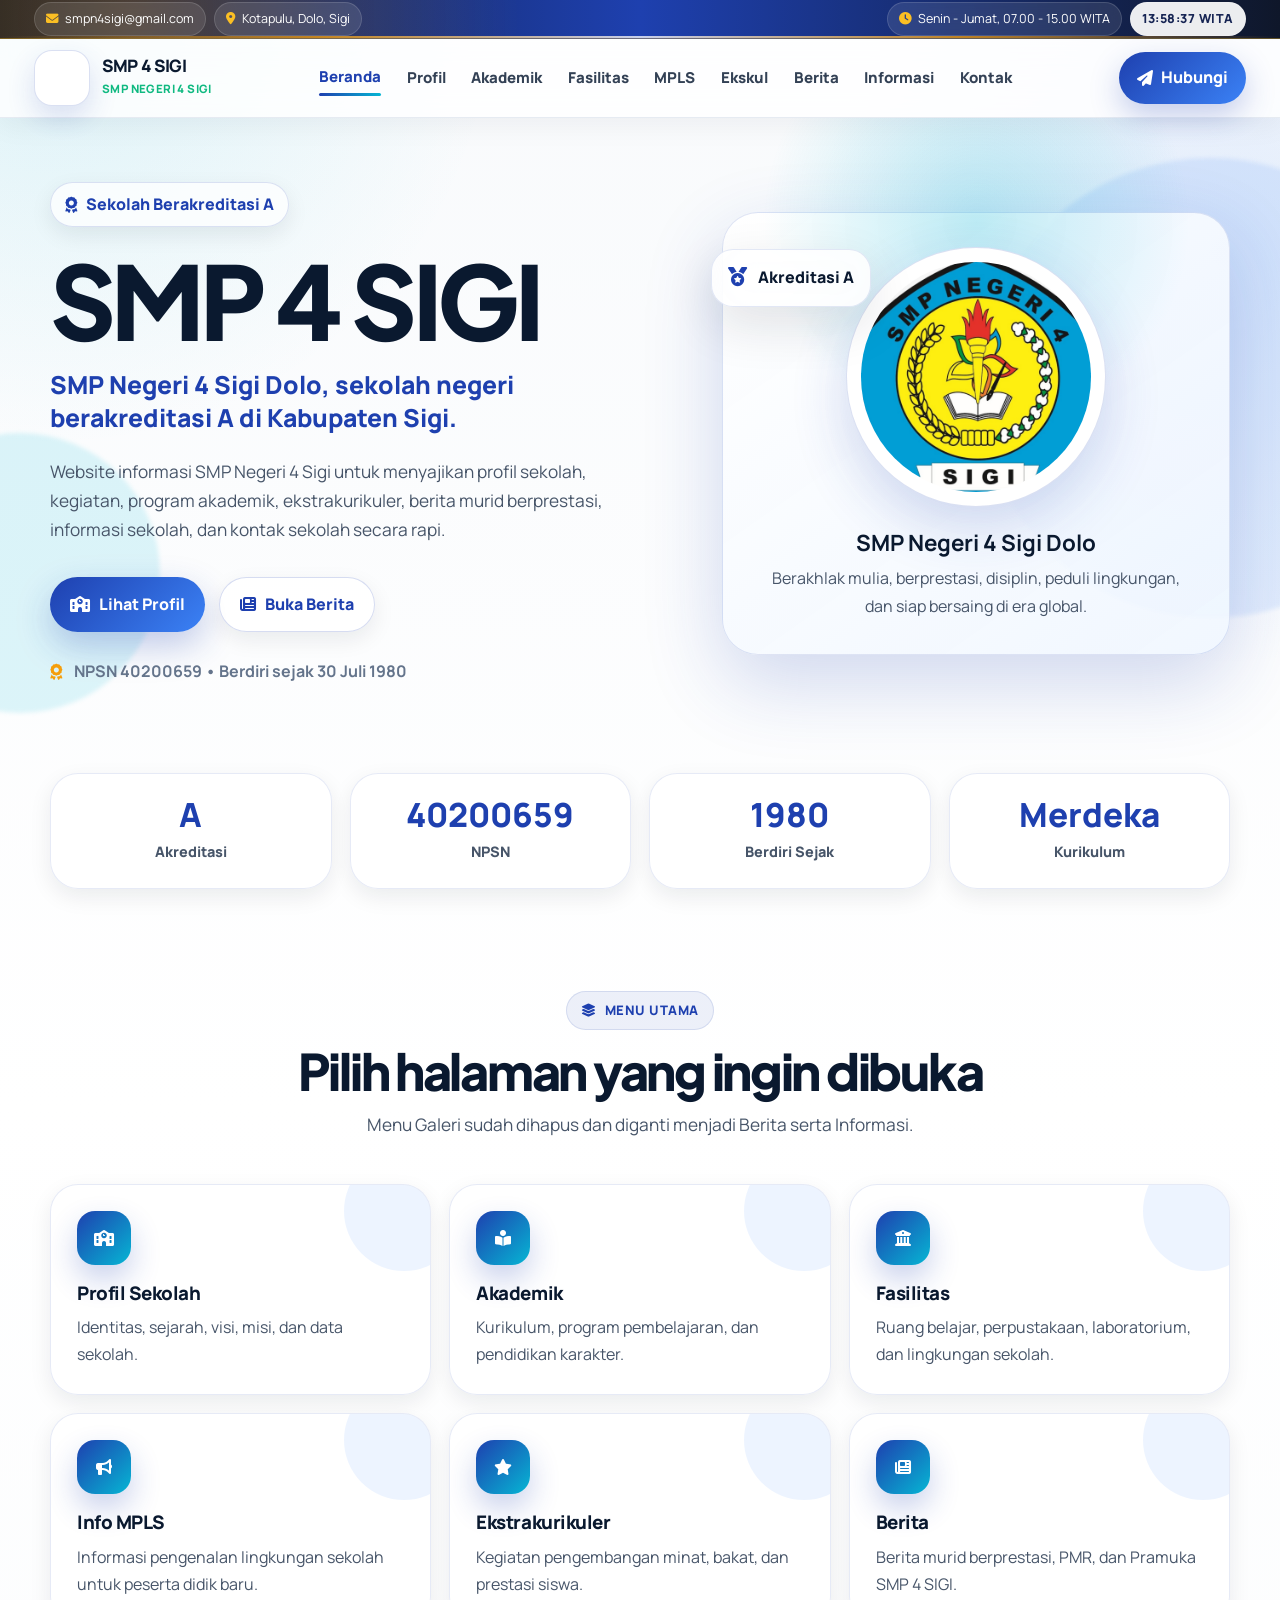
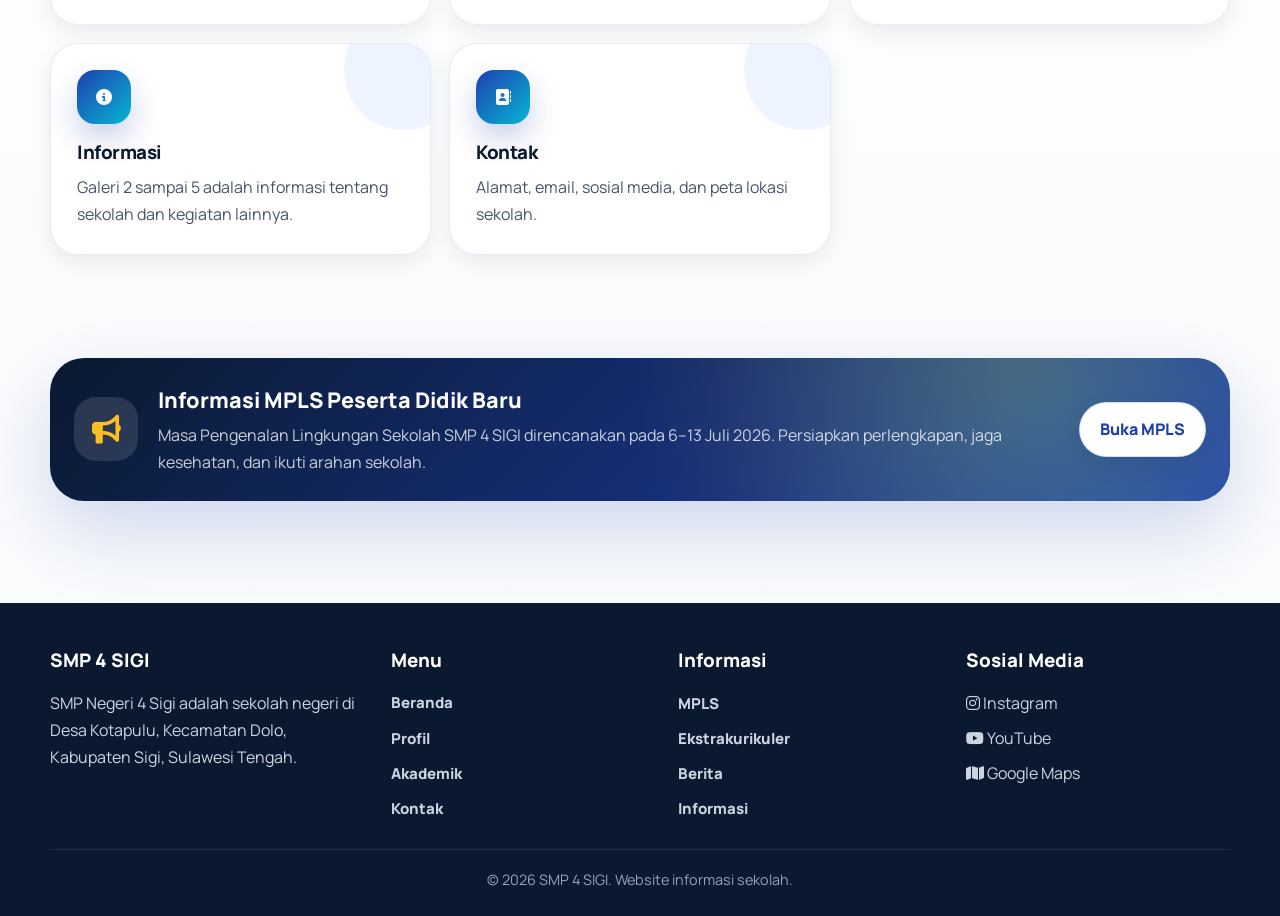
==== commit 7482fe75: "Update index.html" ====
--- a/index.html
+++ b/index.html
@@ -1,25 +1,39 @@
-<!DOCTYPE html><html lang="id">
+<!DOCTYPE html>
+<html lang="id">
 <head>
   <meta charset="UTF-8">
-  <meta name="viewport" content="width=device-width, initial-scale=1.0">  <title>SMP 4 SIGI | SMP Negeri 4 Sigi Dolo Kabupaten Sigi</title>  <meta name="description" content="SMP 4 SIGI atau SMP Negeri 4 Sigi adalah sekolah negeri berakreditasi A di Desa Kotapulu, Kecamatan Dolo, Kabupaten Sigi, Sulawesi Tengah.">
+  <meta name="viewport" content="width=device-width, initial-scale=1.0">
+  <title>SMP 4 SIGI | SMP Negeri 4 Sigi Dolo Kabupaten Sigi</title>
+
+  <meta name="description" content="SMP 4 SIGI atau SMP Negeri 4 Sigi adalah sekolah negeri berakreditasi A di Desa Kotapulu, Kecamatan Dolo, Kabupaten Sigi, Sulawesi Tengah.">
   <meta name="keywords" content="SMP 4 SIGI, SMP Negeri 4 Sigi, SMPN 4 Sigi, SMP 4 Sigi, SMPN Dolo, SMP Kotapulu, SMP Negeri di Kabupaten Sigi">
   <meta name="author" content="SMP 4 SIGI">
   <meta name="robots" content="index, follow">
   <meta name="language" content="Indonesian">
-  <meta name="theme-color" content="#1e40af">  <link rel="canonical" href="https://smpnegeri4sigi.my.id/">
-  <link rel="sitemap" type="application/xml" title="Sitemap" href="https://smpnegeri4sigi.my.id/sitemap.xml">  <link rel="icon" href="smpn4sigi.WebP" type="image/webp">
+  <meta name="theme-color" content="#1e40af">
+
+  <link rel="canonical" href="https://smpnegeri4sigi.my.id/">
+  <link rel="sitemap" type="application/xml" title="Sitemap" href="https://smpnegeri4sigi.my.id/sitemap.xml">
+
+  <link rel="icon" href="smpn4sigi.WebP" type="image/webp">
   <link rel="shortcut icon" href="smpn4sigi.WebP" type="image/webp">
-  <link rel="apple-touch-icon" href="smpn4sigi.WebP">  <meta property="og:title" content="SMP 4 SIGI | SMP Negeri 4 Sigi">
+  <link rel="apple-touch-icon" href="smpn4sigi.WebP">
+
+  <meta property="og:title" content="SMP 4 SIGI | SMP Negeri 4 Sigi">
   <meta property="og:description" content="Website informasi SMP Negeri 4 Sigi.">
   <meta property="og:image" content="https://smpnegeri4sigi.my.id/smpn4sigi.WebP">
   <meta property="og:image:secure_url" content="https://smpnegeri4sigi.my.id/smpn4sigi.WebP">
   <meta property="og:url" content="https://smpnegeri4sigi.my.id/">
   <meta property="og:type" content="website">
   <meta property="og:locale" content="id_ID">
-  <meta property="og:site_name" content="SMP 4 SIGI">  <meta name="twitter:card" content="summary_large_image">
+  <meta property="og:site_name" content="SMP 4 SIGI">
+
+  <meta name="twitter:card" content="summary_large_image">
   <meta name="twitter:title" content="SMP 4 SIGI | SMP Negeri 4 Sigi">
   <meta name="twitter:description" content="Website informasi SMP Negeri 4 Sigi.">
-  <meta name="twitter:image" content="https://smpnegeri4sigi.my.id/smpn4sigi.WebP">  <script type="application/ld+json">
+  <meta name="twitter:image" content="https://smpnegeri4sigi.my.id/smpn4sigi.WebP">
+
+  <script type="application/ld+json">
   {
     "@context": "https://schema.org",
     "@type": "EducationalOrganization",
@@ -53,7 +67,9 @@
       "https://www.google.com/maps/search/?api=1&query=SMP%204%20SIGI%20Kotapulu%20Dolo%20Sigi"
     ]
   }
-  </script>  <script type="application/ld+json">
+  </script>
+
+  <script type="application/ld+json">
   {
     "@context": "https://schema.org",
     "@type": "WebSite",
@@ -61,68 +77,81 @@
     "alternateName": "SMP Negeri 4 Sigi",
     "url": "https://smpnegeri4sigi.my.id/"
   }
-  </script>  <link rel="preconnect" href="https://fonts.googleapis.com">
+  </script>
+
+  <link rel="preconnect" href="https://fonts.googleapis.com">
   <link rel="preconnect" href="https://fonts.gstatic.com" crossorigin>
   <link href="https://fonts.googleapis.com/css2?family=Plus+Jakarta+Sans:wght@500;600;700;800;900&family=Manrope:wght@400;500;600;700;800&display=swap" rel="stylesheet">
   <link rel="stylesheet" href="https://cdnjs.cloudflare.com/ajax/libs/font-awesome/6.5.2/css/all.min.css">
   <link rel="stylesheet" href="style.css">
-</head><body>
+</head>
+
+<body>
   <div class="topbar">
     <div class="wide-container topbar-inner">
       <div class="topbar-group">
         <a class="topbar-pill" href="mailto:smpn4sigi@gmail.com">
           <i class="fa-solid fa-envelope"></i>
           <span>smpn4sigi@gmail.com</span>
-        </a>    <a class="topbar-pill" href="https://www.google.com/maps/search/?api=1&amp;query=SMP%204%20SIGI%20Kotapulu%20Dolo%20Sigi" rel="noopener" target="_blank">
-      <i class="fa-solid fa-location-dot"></i>
-      <span>Kotapulu, Dolo, Sigi</span>
-    </a>
+        </a>
+
+        <a class="topbar-pill" href="https://www.google.com/maps/search/?api=1&amp;query=SMP%204%20SIGI%20Kotapulu%20Dolo%20Sigi" rel="noopener" target="_blank">
+          <i class="fa-solid fa-location-dot"></i>
+          <span>Kotapulu, Dolo, Sigi</span>
+        </a>
+      </div>
+
+      <div class="topbar-group">
+        <span class="topbar-pill">
+          <i class="fa-solid fa-clock"></i>
+          <span>Senin - Jumat, 07.00 - 15.00 WITA</span>
+        </span>
+
+        <span class="topbar-pill topbar-clock" id="liveClock">--:-- WITA</span>
+      </div>
+    </div>
   </div>
 
-  <div class="topbar-group">
-    <span class="topbar-pill">
-      <i class="fa-solid fa-clock"></i>
-      <span>Senin - Jumat, 07.00 - 15.00 WITA</span>
-    </span>
-
-    <span class="topbar-pill topbar-clock" id="liveClock">--:-- WITA</span>
-  </div>
-</div>
-
-  </div>  <header class="site-header" id="siteHeader">
+  <header class="site-header" id="siteHeader">
     <div class="wide-container navbar">
       <button aria-label="Buka Beranda" class="brand" data-page="beranda" type="button">
-        <span class="brand-logo">
-          <img alt="Logo SMP 4 SIGI" onerror="fallbackImage(this, 'SMP 4 SIGI')" src="smpn4sigi.WebP">
-        </span>    <span>
-      <span class="brand-title">SMP 4 SIGI</span>
-      <span class="brand-subtitle">SMP Negeri 4 Sigi</span>
-    </span>
-  </button>
-
-  <nav aria-label="Navigasi utama" class="nav-links">
-    <button class="nav-link active" data-page="beranda" type="button">Beranda</button>
-    <button class="nav-link" data-page="profil" type="button">Profil</button>
-    <button class="nav-link" data-page="akademik" type="button">Akademik</button>
-    <button class="nav-link" data-page="fasilitas" type="button">Fasilitas</button>
-    <button class="nav-link" data-page="mpls" type="button">MPLS</button>
-    <button class="nav-link" data-page="ekskul" type="button">Ekskul</button>
-    <button class="nav-link" data-page="berita" type="button">Berita</button>
-    <button class="nav-link" data-page="informasi" type="button">Informasi</button>
-    <button class="nav-link" data-page="kontak" type="button">Kontak</button>
-  </nav>
-
-  <button class="nav-cta" data-page="kontak" type="button">
-    <i class="fa-solid fa-paper-plane"></i>
-    Hubungi
-  </button>
-
-  <button aria-label="Buka menu" class="menu-toggle" id="menuToggle" type="button">
-    <i class="fa-solid fa-bars"></i>
-  </button>
-</div>
-
-  </header>  <nav aria-label="Navigasi mobile" class="mobile-menu" id="mobileMenu">
+        <span class="brand-logo brand-logo-video">
+          <video autoplay muted loop playsinline preload="metadata" aria-label="Animasi logo SMP 4 SIGI">
+            <source src="776464.mp4" type="video/mp4">
+            <img alt="Logo SMP 4 SIGI" src="smpn4sigi.WebP">
+          </video>
+        </span>
+
+        <span>
+          <span class="brand-title">SMP 4 SIGI</span>
+          <span class="brand-subtitle">SMP Negeri 4 Sigi</span>
+        </span>
+      </button>
+
+      <nav aria-label="Navigasi utama" class="nav-links">
+        <button class="nav-link active" data-page="beranda" type="button">Beranda</button>
+        <button class="nav-link" data-page="profil" type="button">Profil</button>
+        <button class="nav-link" data-page="akademik" type="button">Akademik</button>
+        <button class="nav-link" data-page="fasilitas" type="button">Fasilitas</button>
+        <button class="nav-link" data-page="mpls" type="button">MPLS</button>
+        <button class="nav-link" data-page="ekskul" type="button">Ekskul</button>
+        <button class="nav-link" data-page="berita" type="button">Berita</button>
+        <button class="nav-link" data-page="informasi" type="button">Informasi</button>
+        <button class="nav-link" data-page="kontak" type="button">Kontak</button>
+      </nav>
+
+      <button class="nav-cta" data-page="kontak" type="button">
+        <i class="fa-solid fa-paper-plane"></i>
+        Hubungi
+      </button>
+
+      <button aria-label="Buka menu" class="menu-toggle" id="menuToggle" type="button">
+        <i class="fa-solid fa-bars"></i>
+      </button>
+    </div>
+  </header>
+
+  <nav aria-label="Navigasi mobile" class="mobile-menu" id="mobileMenu">
     <button class="nav-link active" data-page="beranda" type="button"><i class="fa-solid fa-house"></i> Beranda</button>
     <button class="nav-link" data-page="profil" type="button"><i class="fa-solid fa-school"></i> Profil</button>
     <button class="nav-link" data-page="akademik" type="button"><i class="fa-solid fa-book-open"></i> Akademik</button>
@@ -132,7 +161,9 @@
     <button class="nav-link" data-page="berita" type="button"><i class="fa-solid fa-newspaper"></i> Berita</button>
     <button class="nav-link" data-page="informasi" type="button"><i class="fa-solid fa-circle-info"></i> Informasi</button>
     <button class="nav-link" data-page="kontak" type="button"><i class="fa-solid fa-phone"></i> Kontak</button>
-  </nav>  <main>
+  </nav>
+
+  <main>
     <section class="page is-active" data-title="Beranda" id="beranda">
       <div class="home-hero">
         <div class="container hero-grid">
@@ -140,1100 +171,951 @@
             <div class="hero-kicker">
               <i class="fa-solid fa-award"></i>
               Sekolah Berakreditasi A
-            </div>        <h1 class="hero-title">SMP 4 SIGI</h1>
-
-        <h2 class="hero-subtitle">
-          SMP Negeri 4 Sigi Dolo, sekolah negeri berakreditasi A di Kabupaten Sigi.
-        </h2>
-
-        <p class="hero-desc">
-          Website informasi SMP Negeri 4 Sigi untuk menyajikan profil sekolah, kegiatan, program akademik, ekstrakurikuler, berita murid berprestasi, informasi sekolah, dan kontak sekolah secara rapi.
-        </p>
-
-        <div class="hero-actions">
-          <button class="btn btn-primary" data-page="profil" type="button">
-            <i class="fa-solid fa-school"></i>
-            Lihat Profil
-          </button>
-
-          <button class="btn btn-outline" data-page="berita" type="button">
-            <i class="fa-solid fa-newspaper"></i>
-            Buka Berita
-          </button>
-        </div>
-
-        <p class="hero-note">
-          <i class="fa-solid fa-award"></i>
-          NPSN 40200659 • Berdiri sejak 30 Juli 1980
-        </p>
-      </div>
-
-      <div aria-label="Kartu profil SMP 4 SIGI" class="hero-card">
-        <img alt="Logo dan identitas SMP 4 SIGI" onerror="fallbackImage(this, 'SMP 4 SIGI')" src="smpn4sigi.WebP">
-
-        <div class="hero-floating">
-          <i class="fa-solid fa-medal"></i>
-          <span>Akreditasi A</span>
-        </div>
-
-        <div class="hero-card-content">
-          <h3>SMP Negeri 4 Sigi Dolo</h3>
-          <p>Berakhlak mulia, berprestasi, disiplin, peduli lingkungan, dan siap bersaing di era global.</p>
-        </div>
-      </div>
-    </div>
-  </div>
-
-  <div class="container">
-    <div class="stats-grid reveal">
-      <div class="stat-card">
-        <h3>A</h3>
-        <p>Akreditasi</p>
-      </div>
-
-      <div class="stat-card">
-        <h3>40200659</h3>
-        <p>NPSN</p>
-      </div>
-
-      <div class="stat-card">
-        <h3>1980</h3>
-        <p>Berdiri Sejak</p>
-      </div>
-
-      <div class="stat-card">
-        <h3>Merdeka</h3>
-        <p>Kurikulum</p>
-      </div>
-    </div>
-  </div>
-
-  <section class="section">
-    <div class="container">
-      <div class="section-title reveal">
-        <span class="eyebrow">
-          <i class="fa-solid fa-layer-group"></i>
-          Menu Utama
-        </span>
-
-        <h2>Pilih halaman yang ingin dibuka</h2>
-        <p>Menu Galeri sudah dihapus dan diganti menjadi Berita serta Informasi.</p>
-      </div>
-
-      <div class="quick-pages">
-        <button class="card quick-card reveal" data-page="profil" type="button">
-          <div class="icon-box"><i class="fa-solid fa-school"></i></div>
-          <h3>Profil Sekolah</h3>
-          <p>Identitas, sejarah, visi, misi, dan data sekolah.</p>
-        </button>
-
-        <button class="card quick-card reveal" data-page="akademik" type="button">
-          <div class="icon-box"><i class="fa-solid fa-book-open-reader"></i></div>
-          <h3>Akademik</h3>
-          <p>Kurikulum, program pembelajaran, dan pendidikan karakter.</p>
-        </button>
-
-        <button class="card quick-card reveal" data-page="fasilitas" type="button">
-          <div class="icon-box"><i class="fa-solid fa-building-columns"></i></div>
-          <h3>Fasilitas</h3>
-          <p>Ruang belajar, perpustakaan, laboratorium, dan lingkungan sekolah.</p>
-        </button>
-
-        <button class="card quick-card reveal" data-page="mpls" type="button">
-          <div class="icon-box"><i class="fa-solid fa-bullhorn"></i></div>
-          <h3>Info MPLS</h3>
-          <p>Informasi pengenalan lingkungan sekolah untuk peserta didik baru.</p>
-        </button>
-
-        <button class="card quick-card reveal" data-page="ekskul" type="button">
-          <div class="icon-box"><i class="fa-solid fa-star"></i></div>
-          <h3>Ekstrakurikuler</h3>
-          <p>Kegiatan pengembangan minat, bakat, dan prestasi siswa.</p>
-        </button>
-
-        <button class="card quick-card reveal" data-page="berita" type="button">
-          <div class="icon-box"><i class="fa-solid fa-newspaper"></i></div>
-          <h3>Berita</h3>
-          <p>Galeri 1 dan berita siswa berprestasi.</p>
-        </button>
-
-        <button class="card quick-card reveal" data-page="informasi" type="button">
-          <div class="icon-box"><i class="fa-solid fa-circle-info"></i></div>
-          <h3>Informasi</h3>
-          <p>Galeri 2 sampai 5 adalah informasi tentang sekolah dan kegiatan lainnya.</p>
-        </button>
-
-        <button class="card quick-card reveal" data-page="kontak" type="button">
-          <div class="icon-box"><i class="fa-solid fa-address-book"></i></div>
-          <h3>Kontak</h3>
-          <p>Alamat, email, sosial media, dan peta lokasi sekolah.</p>
-        </button>
-      </div>
-    </div>
-  </section>
-
-  <section class="section" style="padding-top:0">
-    <div class="container">
-      <div class="info-strip reveal">
-        <i class="fa-solid fa-bullhorn"></i>
-
-        <div>
-          <h3>Informasi MPLS Peserta Didik Baru</h3>
-          <p>Masa Pengenalan Lingkungan Sekolah SMP 4 SIGI direncanakan pada 6–13 Juli 2026. Persiapkan perlengkapan, jaga kesehatan, dan ikuti arahan sekolah.</p>
-        </div>
-
-        <button class="btn btn-outline" data-page="mpls" style="background:#fff;color:#1e40af" type="button">
-          Buka MPLS
-        </button>
-      </div>
-    </div>
-  </section>
-</section>
-
-<section class="page" data-title="Profil Sekolah" id="profil">
-  <div class="page-hero">
-    <div class="container page-hero-content">
-      <div>
-        <div class="breadcrumb">
-          <i class="fa-solid fa-house"></i>
-          Beranda
-          <i class="fa-solid fa-chevron-right"></i>
-          Profil
-        </div>
-
-        <h1>Profil Sekolah</h1>
-        <p>Informasi identitas, sejarah singkat, visi, misi, dan komitmen SMP Negeri 4 Sigi.</p>
-      </div>
-
-      <div class="hero-badge-card">
-        <img alt="Logo SMP 4 SIGI" onerror="fallbackImage(this, 'SMP 4 SIGI')" src="smpn4sigi.WebP">
-        <strong>SMP Negeri 4 Sigi</strong>
-        <span>Desa Kotapulu, Kecamatan Dolo</span>
-      </div>
-    </div>
-  </div>
-
-  <div class="section">
-    <div class="container grid-2">
-      <div class="card reveal">
-        <span class="eyebrow">
-          <i class="fa-solid fa-circle-info"></i>
-          Identitas
-        </span>
-
-        <h3 style="font-size:2rem;margin:14px 0 16px">Data Sekolah</h3>
-
-        <table class="data-table">
-          <tr><td>Nama Sekolah</td><td>SMP Negeri 4 Sigi</td></tr>
-          <tr><td>Nama Populer</td><td>SMP 4 SIGI</td></tr>
-          <tr><td>NPSN</td><td>40200659</td></tr>
-          <tr><td>Status</td><td>Negeri</td></tr>
-          <tr><td>Akreditasi</td><td>A</td></tr>
-          <tr><td>Kurikulum</td><td>Kurikulum Merdeka</td></tr>
-          <tr><td>Kepala Sekolah</td><td>Mariati</td></tr>
-          <tr><td>Tanggal Berdiri</td><td>30 Juli 1980</td></tr>
-          <tr><td>Alamat</td><td>Jalan Poros Palu-Kulawi KM. 13, Kotapulu, Dolo, Kabupaten Sigi</td></tr>
-        </table>
-      </div>
-
-      <div class="card reveal">
-        <span class="eyebrow">
-          <i class="fa-solid fa-landmark"></i>
-          Sejarah
-        </span>
-
-        <h3 style="font-size:2rem;margin:14px 0 16px">Sejarah Singkat</h3>
-
-        <p>
-          SMP Negeri 4 Sigi berdiri dan beroperasi sejak 30 Juli 1980. Sekolah ini berlokasi di Jalan Poros Palu-Kulawi KM. 13, Desa Kotapulu, Kecamatan Dolo, Kabupaten Sigi, Sulawesi Tengah.
-        </p>
-
-        <p style="margin-top:14px">
-          Sebagai sekolah negeri, SMP 4 SIGI terus berupaya menghadirkan layanan pendidikan yang bermutu, nyaman, disiplin, dan berorientasi pada pengembangan potensi peserta didik.
-        </p>
-
-        <div class="grid-2" style="margin-top:18px">
-          <div class="soft-card">
-            <h3>Komitmen</h3>
-            <p>Pendidikan berkualitas dan berkarakter.</p>
-          </div>
-
-          <div class="soft-card">
-            <h3>Lingkungan</h3>
-            <p>Belajar nyaman, aktif, dan peduli lingkungan.</p>
-          </div>
-        </div>
-      </div>
-    </div>
-
-    <div class="container" style="margin-top:24px">
-      <div class="grid-2">
-        <div class="card vision-card reveal">
-          <span class="eyebrow">
-            <i class="fa-solid fa-eye"></i>
-            Visi
-          </span>
-
-          <h3 style="font-size:1.8rem;margin:14px 0 12px">Arah Sekolah</h3>
-
-          <p style="font-size:1.1rem;color:#1e40af;font-weight:900">
-            “Terwujudnya peserta didik yang berakhlak mulia, berprestasi, disiplin, peduli lingkungan, dan mampu bersaing di era global.”
-          </p>
-        </div>
-
-        <div class="card reveal">
-          <span class="eyebrow">
-            <i class="fa-solid fa-list-check"></i>
-            Misi
-          </span>
-
-          <h3 style="font-size:1.8rem;margin:14px 0 12px">Langkah Utama</h3>
-
-          <ul class="list-check">
-            <li><i class="fa-solid fa-circle-check"></i><span>Meningkatkan pembelajaran yang aktif, kreatif, dan menyenangkan.</span></li>
-            <li><i class="fa-solid fa-circle-check"></i><span>Membentuk peserta didik yang disiplin, santun, dan bertanggung jawab.</span></li>
-            <li><i class="fa-solid fa-circle-check"></i><span>Mendorong prestasi akademik dan non-akademik sesuai minat siswa.</span></li>
-            <li><i class="fa-solid fa-circle-check"></i><span>Membiasakan kepedulian terhadap kebersihan dan lingkungan sekolah.</span></li>
-          </ul>
-        </div>
-      </div>
-    </div>
-  </div>
-</section>
-
-<section class="page" data-title="Akademik" id="akademik">
-  <div class="page-hero">
-    <div class="container page-hero-content">
-      <div>
-        <div class="breadcrumb">
-          <i class="fa-solid fa-house"></i>
-          Beranda
-          <i class="fa-solid fa-chevron-right"></i>
-          Akademik
-        </div>
-
-        <h1>Akademik</h1>
-        <p>Program pembelajaran, kurikulum, literasi, dan penguatan karakter peserta didik SMP 4 SIGI.</p>
-      </div>
-
-      <div class="hero-badge-card">
-        <i class="fa-solid fa-book-open-reader" style="font-size:4rem;color:#fbbf24;margin-bottom:12px"></i>
-        <strong>Kurikulum Merdeka</strong>
-        <span>Pembelajaran aktif dan berkarakter</span>
-      </div>
-    </div>
-  </div>
-
-  <div class="section">
-    <div class="container">
-      <div class="section-title reveal">
-        <span class="eyebrow">
-          <i class="fa-solid fa-graduation-cap"></i>
-          Program Pembelajaran
-        </span>
-
-        <h2>Pembelajaran yang aktif dan bermakna</h2>
-        <p>Fokus akademik diarahkan untuk meningkatkan pemahaman, keterampilan, karakter, serta kreativitas siswa.</p>
-      </div>
-
-      <div class="grid-3">
-        <div class="card feature-card reveal">
-          <div class="icon-box"><i class="fa-solid fa-book"></i></div>
-          <h3>Kurikulum Merdeka</h3>
-          <p>Pembelajaran dirancang agar siswa lebih aktif, mandiri, dan mampu memahami materi melalui pengalaman belajar yang bermakna.</p>
-        </div>
-
-        <div class="card feature-card reveal">
-          <div class="icon-box"><i class="fa-solid fa-user-shield"></i></div>
-          <h3>Pendidikan Karakter</h3>
-          <p>Pembiasaan disiplin, tanggung jawab, sopan santun, gotong royong, dan kepedulian sosial dalam kegiatan sekolah.</p>
-        </div>
-
-        <div class="card feature-card reveal">
-          <div class="icon-box"><i class="fa-solid fa-laptop-code"></i></div>
-          <h3>Literasi Digital</h3>
-          <p>Mendorong siswa memahami teknologi secara positif untuk belajar, mencari informasi, dan berkarya.</p>
-        </div>
-      </div>
-    </div>
-  </div>
-
-  <div class="section" style="padding-top:0">
-    <div class="container grid-2">
-      <div class="card reveal">
-        <span class="eyebrow">
-          <i class="fa-solid fa-chart-line"></i>
-          Fokus Akademik
-        </span>
-
-        <h3 style="font-size:2rem;margin:14px 0 16px">Pilar Pembelajaran</h3>
-
-        <ul class="list-check">
-          <li><i class="fa-solid fa-circle-check"></i><span>Pembelajaran berbasis proyek dan penguatan Profil Pelajar Pancasila.</span></li>
-          <li><i class="fa-solid fa-circle-check"></i><span>Penguatan literasi, numerasi, dan kemampuan berpikir kritis.</span></li>
-          <li><i class="fa-solid fa-circle-check"></i><span>Pembinaan siswa melalui kegiatan akademik dan non-akademik.</span></li>
-          <li><i class="fa-solid fa-circle-check"></i><span>Evaluasi belajar yang mendorong perkembangan siswa secara bertahap.</span></li>
-        </ul>
-      </div>
-
-      <div class="card reveal">
-        <span class="eyebrow">
-          <i class="fa-solid fa-trophy"></i>
-          Prestasi
-        </span>
-
-        <h3 style="font-size:2rem;margin:14px 0 16px">Ruang Berkembang</h3>
-
-        <p>
-          Peserta didik didorong untuk mengikuti lomba, kegiatan literasi, olahraga, seni, PMR, Pramuka, OSIS, serta kegiatan pengembangan diri lain sesuai bakat dan minat.
-        </p>
-
-        <button class="btn btn-primary" data-page="ekskul" style="margin-top:18px" type="button">
-          <i class="fa-solid fa-star"></i>
-          Lihat Ekskul
-        </button>
-      </div>
-    </div>
-  </div>
-</section>
-
-<section class="page" data-title="Fasilitas" id="fasilitas">
-  <div class="page-hero">
-    <div class="container page-hero-content">
-      <div>
-        <div class="breadcrumb">
-          <i class="fa-solid fa-house"></i>
-          Beranda
-          <i class="fa-solid fa-chevron-right"></i>
-          Fasilitas
-        </div>
-
-        <h1>Fasilitas</h1>
-        <p>Fasilitas sekolah disusun untuk menunjang pembelajaran, kegiatan siswa, dan kenyamanan lingkungan sekolah.</p>
-      </div>
-
-      <div class="hero-badge-card">
-        <i class="fa-solid fa-building-columns" style="font-size:4rem;color:#fbbf24;margin-bottom:12px"></i>
-        <strong>Ruang Belajar Nyaman</strong>
-        <span>Mendukung kegiatan akademik dan non-akademik</span>
-      </div>
-    </div>
-  </div>
-
-  <div class="section">
-    <div class="container facility-grid">
-      <div class="facility-main reveal">
-        <img alt="Lingkungan SMP 4 SIGI" onerror="fallbackImage(this, 'Lingkungan SMP 4 SIGI')" src="galeri5.jpg">
-
-        <div class="facility-main-content">
-          <h3>Lingkungan Sekolah</h3>
-          <p>Suasana sekolah dibuat nyaman untuk mendukung kegiatan belajar, pembinaan karakter, dan aktivitas siswa.</p>
-        </div>
-      </div>
-
-      <div class="facility-list">
-        <div class="soft-card facility-item reveal">
-          <i class="fa-solid fa-chalkboard-user"></i>
+            </div>
+
+            <h1 class="hero-title">SMP 4 SIGI</h1>
+
+            <h2 class="hero-subtitle">
+              SMP Negeri 4 Sigi Dolo, sekolah negeri berakreditasi A di Kabupaten Sigi.
+            </h2>
+
+            <p class="hero-desc">
+              Website informasi SMP Negeri 4 Sigi untuk menyajikan profil sekolah, kegiatan, program akademik, ekstrakurikuler, berita murid berprestasi, informasi sekolah, dan kontak sekolah secara rapi.
+            </p>
+
+            <div class="hero-actions">
+              <button class="btn btn-primary" data-page="profil" type="button">
+                <i class="fa-solid fa-school"></i>
+                Lihat Profil
+              </button>
+
+              <button class="btn btn-outline" data-page="berita" type="button">
+                <i class="fa-solid fa-newspaper"></i>
+                Buka Berita
+              </button>
+            </div>
+
+            <p class="hero-note">
+              <i class="fa-solid fa-award"></i>
+              NPSN 40200659 • Berdiri sejak 30 Juli 1980
+            </p>
+          </div>
+
+          <div aria-label="Kartu profil SMP 4 SIGI" class="hero-card">
+            <img alt="Logo dan identitas SMP 4 SIGI" onerror="fallbackImage(this, 'SMP 4 SIGI')" src="smpn4sigi.WebP">
+
+            <div class="hero-floating">
+              <i class="fa-solid fa-medal"></i>
+              <span>Akreditasi A</span>
+            </div>
+
+            <div class="hero-card-content">
+              <h3>SMP Negeri 4 Sigi Dolo</h3>
+              <p>Berakhlak mulia, berprestasi, disiplin, peduli lingkungan, dan siap bersaing di era global.</p>
+            </div>
+          </div>
+        </div>
+      </div>
+
+      <div class="container">
+        <div class="stats-grid reveal">
+          <div class="stat-card">
+            <h3>A</h3>
+            <p>Akreditasi</p>
+          </div>
+
+          <div class="stat-card">
+            <h3>40200659</h3>
+            <p>NPSN</p>
+          </div>
+
+          <div class="stat-card">
+            <h3>1980</h3>
+            <p>Berdiri Sejak</p>
+          </div>
+
+          <div class="stat-card">
+            <h3>Merdeka</h3>
+            <p>Kurikulum</p>
+          </div>
+        </div>
+      </div>
+
+      <section class="section">
+        <div class="container">
+          <div class="section-title reveal">
+            <span class="eyebrow">
+              <i class="fa-solid fa-layer-group"></i>
+              Menu Utama
+            </span>
+
+            <h2>Pilih halaman yang ingin dibuka</h2>
+            <p>Menu Galeri sudah dihapus dan diganti menjadi Berita serta Informasi.</p>
+          </div>
+
+          <div class="quick-pages">
+            <button class="card quick-card reveal" data-page="profil" type="button">
+              <div class="icon-box"><i class="fa-solid fa-school"></i></div>
+              <h3>Profil Sekolah</h3>
+              <p>Identitas, sejarah, visi, misi, dan data sekolah.</p>
+            </button>
+
+            <button class="card quick-card reveal" data-page="akademik" type="button">
+              <div class="icon-box"><i class="fa-solid fa-book-open-reader"></i></div>
+              <h3>Akademik</h3>
+              <p>Kurikulum, program pembelajaran, dan pendidikan karakter.</p>
+            </button>
+
+            <button class="card quick-card reveal" data-page="fasilitas" type="button">
+              <div class="icon-box"><i class="fa-solid fa-building-columns"></i></div>
+              <h3>Fasilitas</h3>
+              <p>Ruang belajar, perpustakaan, laboratorium, dan lingkungan sekolah.</p>
+            </button>
+
+            <button class="card quick-card reveal" data-page="mpls" type="button">
+              <div class="icon-box"><i class="fa-solid fa-bullhorn"></i></div>
+              <h3>Info MPLS</h3>
+              <p>Informasi pengenalan lingkungan sekolah untuk peserta didik baru.</p>
+            </button>
+
+            <button class="card quick-card reveal" data-page="ekskul" type="button">
+              <div class="icon-box"><i class="fa-solid fa-star"></i></div>
+              <h3>Ekstrakurikuler</h3>
+              <p>Kegiatan pengembangan minat, bakat, dan prestasi siswa.</p>
+            </button>
+
+            <button class="card quick-card reveal" data-page="berita" type="button">
+              <div class="icon-box"><i class="fa-solid fa-newspaper"></i></div>
+              <h3>Berita</h3>
+              <p>Berita murid berprestasi, PMR, dan Pramuka SMP 4 SIGI.</p>
+            </button>
+
+            <button class="card quick-card reveal" data-page="informasi" type="button">
+              <div class="icon-box"><i class="fa-solid fa-circle-info"></i></div>
+              <h3>Informasi</h3>
+              <p>Galeri 2 sampai 5 adalah informasi tentang sekolah dan kegiatan lainnya.</p>
+            </button>
+
+            <button class="card quick-card reveal" data-page="kontak" type="button">
+              <div class="icon-box"><i class="fa-solid fa-address-book"></i></div>
+              <h3>Kontak</h3>
+              <p>Alamat, email, sosial media, dan peta lokasi sekolah.</p>
+            </button>
+          </div>
+        </div>
+      </section>
+
+      <section class="section" style="padding-top:0">
+        <div class="container">
+          <div class="info-strip reveal">
+            <i class="fa-solid fa-bullhorn"></i>
+
+            <div>
+              <h3>Informasi MPLS Peserta Didik Baru</h3>
+              <p>Masa Pengenalan Lingkungan Sekolah SMP 4 SIGI direncanakan pada 6–13 Juli 2026. Persiapkan perlengkapan, jaga kesehatan, dan ikuti arahan sekolah.</p>
+            </div>
+
+            <button class="btn btn-outline" data-page="mpls" style="background:#fff;color:#1e40af" type="button">
+              Buka MPLS
+            </button>
+          </div>
+        </div>
+      </section>
+    </section>
+
+    <section class="page" data-title="Profil Sekolah" id="profil">
+      <div class="page-hero">
+        <div class="container page-hero-content">
           <div>
-            <h3>Ruang Kelas</h3>
-            <p>Ruang belajar untuk kegiatan pembelajaran harian.</p>
-          </div>
-        </div>
-
-        <div class="soft-card facility-item reveal">
-          <i class="fa-solid fa-book-open"></i>
+            <div class="breadcrumb">
+              <i class="fa-solid fa-house"></i>
+              Beranda
+              <i class="fa-solid fa-chevron-right"></i>
+              Profil
+            </div>
+
+            <h1>Profil Sekolah</h1>
+            <p>Informasi identitas, sejarah singkat, visi, misi, dan komitmen SMP Negeri 4 Sigi.</p>
+          </div>
+
+          <div class="hero-badge-card">
+            <img alt="Logo SMP 4 SIGI" onerror="fallbackImage(this, 'SMP 4 SIGI')" src="smpn4sigi.WebP">
+            <strong>SMP Negeri 4 Sigi</strong>
+            <span>Desa Kotapulu, Kecamatan Dolo</span>
+          </div>
+        </div>
+      </div>
+
+      <div class="section">
+        <div class="container grid-2">
+          <div class="card reveal">
+            <span class="eyebrow">
+              <i class="fa-solid fa-circle-info"></i>
+              Identitas
+            </span>
+
+            <h3 style="font-size:2rem;margin:14px 0 16px">Data Sekolah</h3>
+
+            <table class="data-table">
+              <tr><td>Nama Sekolah</td><td>SMP Negeri 4 Sigi</td></tr>
+              <tr><td>Nama Populer</td><td>SMP 4 SIGI</td></tr>
+              <tr><td>NPSN</td><td>40200659</td></tr>
+              <tr><td>Status</td><td>Negeri</td></tr>
+              <tr><td>Akreditasi</td><td>A</td></tr>
+              <tr><td>Kurikulum</td><td>Kurikulum Merdeka</td></tr>
+              <tr><td>Kepala Sekolah</td><td>Mariati</td></tr>
+              <tr><td>Tanggal Berdiri</td><td>30 Juli 1980</td></tr>
+              <tr><td>Alamat</td><td>Jalan Poros Palu-Kulawi KM. 13, Kotapulu, Dolo, Kabupaten Sigi</td></tr>
+            </table>
+          </div>
+
+          <div class="card reveal">
+            <span class="eyebrow">
+              <i class="fa-solid fa-landmark"></i>
+              Sejarah
+            </span>
+
+            <h3 style="font-size:2rem;margin:14px 0 16px">Sejarah Singkat</h3>
+
+            <p>
+              SMP Negeri 4 Sigi berdiri dan beroperasi sejak 30 Juli 1980. Sekolah ini berlokasi di Jalan Poros Palu-Kulawi KM. 13, Desa Kotapulu, Kecamatan Dolo, Kabupaten Sigi, Sulawesi Tengah.
+            </p>
+
+            <p style="margin-top:14px">
+              Sebagai sekolah negeri, SMP 4 SIGI terus berupaya menghadirkan layanan pendidikan yang bermutu, nyaman, disiplin, dan berorientasi pada pengembangan potensi peserta didik.
+            </p>
+
+            <div class="grid-2" style="margin-top:18px">
+              <div class="soft-card">
+                <h3>Komitmen</h3>
+                <p>Pendidikan berkualitas dan berkarakter.</p>
+              </div>
+
+              <div class="soft-card">
+                <h3>Lingkungan</h3>
+                <p>Belajar nyaman, aktif, dan peduli lingkungan.</p>
+              </div>
+            </div>
+          </div>
+        </div>
+
+        <div class="container" style="margin-top:24px">
+          <div class="grid-2">
+            <div class="card vision-card reveal">
+              <span class="eyebrow">
+                <i class="fa-solid fa-eye"></i>
+                Visi
+              </span>
+
+              <h3 style="font-size:1.8rem;margin:14px 0 12px">Arah Sekolah</h3>
+
+              <p style="font-size:1.1rem;color:#1e40af;font-weight:900">
+                “Terwujudnya peserta didik yang berakhlak mulia, berprestasi, disiplin, peduli lingkungan, dan mampu bersaing di era global.”
+              </p>
+            </div>
+
+            <div class="card reveal">
+              <span class="eyebrow">
+                <i class="fa-solid fa-list-check"></i>
+                Misi
+              </span>
+
+              <h3 style="font-size:1.8rem;margin:14px 0 12px">Langkah Utama</h3>
+
+              <ul class="list-check">
+                <li><i class="fa-solid fa-circle-check"></i><span>Meningkatkan pembelajaran yang aktif, kreatif, dan menyenangkan.</span></li>
+                <li><i class="fa-solid fa-circle-check"></i><span>Membentuk peserta didik yang disiplin, santun, dan bertanggung jawab.</span></li>
+                <li><i class="fa-solid fa-circle-check"></i><span>Mendorong prestasi akademik dan non-akademik sesuai minat siswa.</span></li>
+                <li><i class="fa-solid fa-circle-check"></i><span>Membiasakan kepedulian terhadap kebersihan dan lingkungan sekolah.</span></li>
+              </ul>
+            </div>
+          </div>
+        </div>
+      </div>
+    </section>
+
+    <section class="page" data-title="Akademik" id="akademik">
+      <div class="page-hero">
+        <div class="container page-hero-content">
           <div>
-            <h3>Perpustakaan</h3>
-            <p>Mendukung literasi dan kebiasaan membaca siswa.</p>
-          </div>
-        </div>
-
-        <div class="soft-card facility-item reveal">
-          <i class="fa-solid fa-flask"></i>
+            <div class="breadcrumb">
+              <i class="fa-solid fa-house"></i>
+              Beranda
+              <i class="fa-solid fa-chevron-right"></i>
+              Akademik
+            </div>
+
+            <h1>Akademik</h1>
+            <p>Program pembelajaran, kurikulum, literasi, dan penguatan karakter peserta didik SMP 4 SIGI.</p>
+          </div>
+
+          <div class="hero-badge-card">
+            <i class="fa-solid fa-book-open-reader" style="font-size:4rem;color:#fbbf24;margin-bottom:12px"></i>
+            <strong>Kurikulum Merdeka</strong>
+            <span>Pembelajaran aktif dan berkarakter</span>
+          </div>
+        </div>
+      </div>
+
+      <div class="section">
+        <div class="container">
+          <div class="section-title reveal">
+            <span class="eyebrow">
+              <i class="fa-solid fa-graduation-cap"></i>
+              Program Pembelajaran
+            </span>
+
+            <h2>Pembelajaran yang aktif dan bermakna</h2>
+            <p>Fokus akademik diarahkan untuk meningkatkan pemahaman, keterampilan, karakter, serta kreativitas siswa.</p>
+          </div>
+
+          <div class="grid-3">
+            <div class="card feature-card reveal">
+              <div class="icon-box"><i class="fa-solid fa-book"></i></div>
+              <h3>Kurikulum Merdeka</h3>
+              <p>Pembelajaran dirancang agar siswa lebih aktif, mandiri, dan mampu memahami materi melalui pengalaman belajar yang bermakna.</p>
+            </div>
+
+            <div class="card feature-card reveal">
+              <div class="icon-box"><i class="fa-solid fa-user-shield"></i></div>
+              <h3>Pendidikan Karakter</h3>
+              <p>Pembiasaan disiplin, tanggung jawab, sopan santun, gotong royong, dan kepedulian sosial dalam kegiatan sekolah.</p>
+            </div>
+
+            <div class="card feature-card reveal">
+              <div class="icon-box"><i class="fa-solid fa-laptop-code"></i></div>
+              <h3>Literasi Digital</h3>
+              <p>Mendorong siswa memahami teknologi secara positif untuk belajar, mencari informasi, dan berkarya.</p>
+            </div>
+          </div>
+        </div>
+      </div>
+
+      <div class="section" style="padding-top:0">
+        <div class="container grid-2">
+          <div class="card reveal">
+            <span class="eyebrow">
+              <i class="fa-solid fa-chart-line"></i>
+              Fokus Akademik
+            </span>
+
+            <h3 style="font-size:2rem;margin:14px 0 16px">Pilar Pembelajaran</h3>
+
+            <ul class="list-check">
+              <li><i class="fa-solid fa-circle-check"></i><span>Pembelajaran berbasis proyek dan penguatan Profil Pelajar Pancasila.</span></li>
+              <li><i class="fa-solid fa-circle-check"></i><span>Penguatan literasi, numerasi, dan kemampuan berpikir kritis.</span></li>
+              <li><i class="fa-solid fa-circle-check"></i><span>Pembinaan siswa melalui kegiatan akademik dan non-akademik.</span></li>
+              <li><i class="fa-solid fa-circle-check"></i><span>Evaluasi belajar yang mendorong perkembangan siswa secara bertahap.</span></li>
+            </ul>
+          </div>
+
+          <div class="card reveal">
+            <span class="eyebrow">
+              <i class="fa-solid fa-trophy"></i>
+              Prestasi
+            </span>
+
+            <h3 style="font-size:2rem;margin:14px 0 16px">Ruang Berkembang</h3>
+
+            <p>
+              Peserta didik didorong untuk mengikuti lomba, kegiatan literasi, olahraga, seni, PMR, Pramuka, OSIS, serta kegiatan pengembangan diri lain sesuai bakat dan minat.
+            </p>
+
+            <button class="btn btn-primary" data-page="ekskul" style="margin-top:18px" type="button">
+              <i class="fa-solid fa-star"></i>
+              Lihat Ekskul
+            </button>
+          </div>
+        </div>
+      </div>
+    </section>
+
+    <section class="page" data-title="Fasilitas" id="fasilitas">
+      <div class="page-hero">
+        <div class="container page-hero-content">
           <div>
-            <h3>Laboratorium</h3>
-            <p>Tempat praktik dan kegiatan pembelajaran berbasis eksperimen.</p>
-          </div>
-        </div>
-
-        <div class="soft-card facility-item reveal">
-          <i class="fa-solid fa-volleyball"></i>
+            <div class="breadcrumb">
+              <i class="fa-solid fa-house"></i>
+              Beranda
+              <i class="fa-solid fa-chevron-right"></i>
+              Fasilitas
+            </div>
+
+            <h1>Fasilitas</h1>
+            <p>Fasilitas sekolah disusun untuk menunjang pembelajaran, kegiatan siswa, dan kenyamanan lingkungan sekolah.</p>
+          </div>
+
+          <div class="hero-badge-card">
+            <i class="fa-solid fa-building-columns" style="font-size:4rem;color:#fbbf24;margin-bottom:12px"></i>
+            <strong>Ruang Belajar Nyaman</strong>
+            <span>Mendukung kegiatan akademik dan non-akademik</span>
+          </div>
+        </div>
+      </div>
+
+      <div class="section">
+        <div class="container facility-grid">
+          <div class="facility-main reveal">
+            <img alt="Lingkungan SMP 4 SIGI" onerror="fallbackImage(this, 'Lingkungan SMP 4 SIGI')" src="galeri5.jpg">
+
+            <div class="facility-main-content">
+              <h3>Lingkungan Sekolah</h3>
+              <p>Suasana sekolah dibuat nyaman untuk mendukung kegiatan belajar, pembinaan karakter, dan aktivitas siswa.</p>
+            </div>
+          </div>
+
+          <div class="facility-list">
+            <div class="soft-card facility-item reveal">
+              <i class="fa-solid fa-chalkboard-user"></i>
+              <div>
+                <h3>Ruang Kelas</h3>
+                <p>Ruang belajar untuk kegiatan pembelajaran harian.</p>
+              </div>
+            </div>
+
+            <div class="soft-card facility-item reveal">
+              <i class="fa-solid fa-book-open"></i>
+              <div>
+                <h3>Perpustakaan</h3>
+                <p>Mendukung literasi dan kebiasaan membaca siswa.</p>
+              </div>
+            </div>
+
+            <div class="soft-card facility-item reveal">
+              <i class="fa-solid fa-flask"></i>
+              <div>
+                <h3>Laboratorium</h3>
+                <p>Tempat praktik dan kegiatan pembelajaran berbasis eksperimen.</p>
+              </div>
+            </div>
+
+            <div class="soft-card facility-item reveal">
+              <i class="fa-solid fa-volleyball"></i>
+              <div>
+                <h3>Lapangan</h3>
+                <p>Digunakan untuk olahraga, upacara, dan kegiatan sekolah.</p>
+              </div>
+            </div>
+
+            <div class="soft-card facility-item reveal">
+              <i class="fa-solid fa-dumbbell"></i>
+              <div>
+                <h3>Alat Olahraga</h3>
+                <p>Perlengkapan olahraga untuk menunjang praktik PJOK, latihan, dan kegiatan kebugaran siswa.</p>
+              </div>
+            </div>
+
+            <div class="soft-card facility-item reveal">
+              <i class="fa-solid fa-building-columns"></i>
+              <div>
+                <h3>Aula</h3>
+                <p>Ruang serbaguna untuk pertemuan, pembinaan, kegiatan sekolah, dan acara bersama.</p>
+              </div>
+            </div>
+
+            <div class="soft-card facility-item reveal">
+              <i class="fa-solid fa-mosque"></i>
+              <div>
+                <h3>Sarana Ibadah</h3>
+                <p>Mendukung pembinaan spiritual dan karakter siswa.</p>
+              </div>
+            </div>
+          </div>
+        </div>
+      </div>
+    </section>
+
+    <section class="page" data-title="MPLS" id="mpls">
+      <div class="page-hero">
+        <div class="container page-hero-content">
           <div>
-            <h3>Lapangan</h3>
-            <p>Digunakan untuk olahraga, upacara, dan kegiatan sekolah.</p>
-          </div>
-        </div>
-
-        <div class="soft-card facility-item reveal">
-          <i class="fa-solid fa-dumbbell"></i>
+            <div class="breadcrumb">
+              <i class="fa-solid fa-house"></i>
+              Beranda
+              <i class="fa-solid fa-chevron-right"></i>
+              MPLS
+            </div>
+
+            <h1>Info MPLS</h1>
+            <p>Informasi Masa Pengenalan Lingkungan Sekolah untuk peserta didik baru SMP 4 SIGI.</p>
+          </div>
+
+          <div class="hero-badge-card">
+            <i class="fa-solid fa-bullhorn" style="font-size:4rem;color:#fbbf24;margin-bottom:12px"></i>
+            <strong>6–13 Juli 2026</strong>
+            <span>Jadwal MPLS peserta didik baru</span>
+          </div>
+        </div>
+      </div>
+
+      <div class="section">
+        <div class="container">
+          <div class="grid-2">
+            <div class="card reveal">
+              <span class="eyebrow">
+                <i class="fa-solid fa-calendar-days"></i>
+                Detail Kegiatan
+              </span>
+
+              <h3 style="font-size:2rem;margin:14px 0 16px">MPLS SMP 4 SIGI 2026/2027</h3>
+
+              <p>
+                Masa Pengenalan Lingkungan Sekolah SMP 4 SIGI direncanakan pada tanggal <strong>6–13 Juli 2026</strong>. Kegiatan ini membantu peserta didik baru mengenal lingkungan sekolah, tata tertib, guru, teman, fasilitas, budaya sekolah, dan program sekolah.
+              </p>
+
+              <div class="mpls-detail-grid" style="margin-top:18px">
+                <div class="soft-card"><h3>Tanggal</h3><p>6–13 Juli 2026</p></div>
+                <div class="soft-card"><h3>Tempat</h3><p>SMP 4 SIGI</p></div>
+                <div class="soft-card"><h3>Status</h3><p>Persiapan</p></div>
+                <div class="soft-card"><h3>Tahun Ajaran</h3><p>2026/2027</p></div>
+              </div>
+            </div>
+
+            <div class="card reveal">
+              <span class="eyebrow">
+                <i class="fa-solid fa-clipboard-check"></i>
+                Perlengkapan
+              </span>
+
+              <h3 style="font-size:2rem;margin:14px 0 16px">Yang Perlu Disiapkan</h3>
+
+              <ul class="list-check">
+                <li><i class="fa-solid fa-circle-check"></i><span>Seragam sekolah lengkap sesuai arahan sekolah.</span></li>
+                <li><i class="fa-solid fa-circle-check"></i><span>Alat tulis dan buku catatan.</span></li>
+                <li><i class="fa-solid fa-circle-check"></i><span>Botol minum dan bekal pribadi.</span></li>
+                <li><i class="fa-solid fa-circle-check"></i><span>Perlengkapan ibadah.</span></li>
+                <li><i class="fa-solid fa-circle-check"></i><span>Topi atau atribut lain sesuai arahan sekolah.</span></li>
+              </ul>
+            </div>
+          </div>
+
+          <div class="card reveal mpls-order-card">
+            <span class="eyebrow">
+              <i class="fa-solid fa-list-ol"></i>
+              Urutan MPLS
+            </span>
+
+            <h3 style="font-size:2rem;margin:14px 0 20px">Urutan Jadwal Kegiatan</h3>
+
+            <div class="mpls-timeline">
+              <div class="mpls-step"><strong>1</strong><div><h4>Senin, 6 Juli 2026</h4><p>Pembukaan MPLS, pengarahan awal, pengenalan guru, wali kelas, dan lingkungan sekolah.</p></div></div>
+              <div class="mpls-step"><strong>2</strong><div><h4>Selasa, 7 Juli 2026</h4><p>Pengenalan tata tertib, budaya sekolah, kebiasaan disiplin, dan etika peserta didik.</p></div></div>
+              <div class="mpls-step"><strong>3</strong><div><h4>Rabu, 8 Juli 2026</h4><p>Pengenalan fasilitas sekolah, ruang belajar, perpustakaan, laboratorium, lapangan, aula, dan sarana ibadah.</p></div></div>
+              <div class="mpls-step"><strong>4</strong><div><h4>Kamis, 9 Juli 2026</h4><p>Materi karakter, anti perundungan, kebersihan lingkungan, dan penguatan Profil Pelajar Pancasila.</p></div></div>
+              <div class="mpls-step"><strong>5</strong><div><h4>Jumat, 10 Juli 2026</h4><p>Pengenalan kegiatan OSIS, Pramuka, PMR, olahraga, dan pilihan ekstrakurikuler sekolah.</p></div></div>
+              <div class="mpls-step"><strong>6</strong><div><h4>Senin, 13 Juli 2026</h4><p>Refleksi, penutupan MPLS, dan arahan persiapan mengikuti pembelajaran reguler.</p></div></div>
+            </div>
+
+            <p class="schedule-note">* Urutan kegiatan dapat disesuaikan kembali mengikuti arahan resmi pihak SMP 4 SIGI.</p>
+          </div>
+
+          <div class="card reveal rules-card">
+            <span class="eyebrow">
+              <i class="fa-solid fa-shield-heart"></i>
+              Tata Tertib MPLS
+            </span>
+
+            <div class="rules-grid">
+              <ul class="list-check">
+                <li><i class="fa-solid fa-circle-check"></i><span>Datang tepat waktu.</span></li>
+                <li><i class="fa-solid fa-circle-check"></i><span>Mengikuti kegiatan dengan tertib.</span></li>
+                <li><i class="fa-solid fa-circle-check"></i><span>Berpakaian sesuai arahan.</span></li>
+              </ul>
+
+              <ul class="list-check">
+                <li><i class="fa-solid fa-circle-check"></i><span>Menjaga kebersihan dan kesopanan.</span></li>
+                <li><i class="fa-solid fa-circle-check"></i><span>Dilarang membawa barang berbahaya.</span></li>
+                <li><i class="fa-solid fa-circle-check"></i><span>Dilarang melakukan perundungan.</span></li>
+              </ul>
+            </div>
+          </div>
+        </div>
+      </div>
+    </section>
+
+    <section class="page" data-title="Ekstrakurikuler" id="ekskul">
+      <div class="page-hero">
+        <div class="container page-hero-content">
           <div>
-            <h3>Alat Olahraga</h3>
-            <p>Perlengkapan olahraga untuk menunjang praktik PJOK, latihan, dan kegiatan kebugaran siswa.</p>
-          </div>
-        </div>
-
-        <div class="soft-card facility-item reveal">
-          <i class="fa-solid fa-building-columns"></i>
+            <div class="breadcrumb">
+              <i class="fa-solid fa-house"></i>
+              Beranda
+              <i class="fa-solid fa-chevron-right"></i>
+              Ekskul
+            </div>
+
+            <h1>Ekstrakurikuler</h1>
+            <p>Kegiatan pengembangan minat, bakat, karakter, kepemimpinan, dan prestasi siswa SMP 4 SIGI.</p>
+          </div>
+
+          <div class="hero-badge-card">
+            <i class="fa-solid fa-star" style="font-size:4rem;color:#fbbf24;margin-bottom:12px"></i>
+            <strong>Pengembangan Diri</strong>
+            <span>Akademik, seni, olahraga, dan kepemimpinan</span>
+          </div>
+        </div>
+      </div>
+
+      <div class="section">
+        <div class="container">
+          <div class="section-title reveal">
+            <span class="eyebrow">
+              <i class="fa-solid fa-star"></i>
+              Ekstrakurikuler
+            </span>
+
+            <h2>Kegiatan pengembangan bakat siswa</h2>
+            <p>Ekstrakurikuler SMP 4 SIGI menjadi tempat siswa mengembangkan kemampuan, disiplin, kerja sama, dan prestasi.</p>
+          </div>
+
+          <div class="grid-3">
+            <div class="card feature-card reveal"><div class="icon-box"><i class="fa-solid fa-campground"></i></div><h3>Pramuka</h3><p>Melatih kedisiplinan, kemandirian, kepemimpinan, tanggung jawab, dan kerja sama.</p></div>
+            <div class="card feature-card reveal"><div class="icon-box"><i class="fa-solid fa-hand-holding-medical"></i></div><h3>PMR</h3><p>Membentuk kepedulian sosial, jiwa kemanusiaan, dan keterampilan pertolongan pertama.</p></div>
+            <div class="card feature-card reveal"><div class="icon-box"><i class="fa-solid fa-user-group"></i></div><h3>OSIS</h3><p>Melatih kepemimpinan, organisasi, kerja tim, tanggung jawab, dan kreativitas siswa.</p></div>
+            <div class="card feature-card reveal"><div class="icon-box"><i class="fa-solid fa-hand-fist"></i></div><h3>Silat</h3><p>Mengembangkan kemampuan bela diri, keberanian, ketahanan fisik, dan sportivitas.</p></div>
+            <div class="card feature-card reveal"><div class="icon-box"><i class="fa-solid fa-medal"></i></div><h3>Karate</h3><p>Melatih fokus, kekuatan, disiplin, keberanian, dan pengendalian diri.</p></div>
+            <div class="card feature-card reveal"><div class="icon-box"><i class="fa-solid fa-bolt"></i></div><h3>Taekwondo</h3><p>Mengasah kelincahan, kekuatan, teknik bela diri, kedisiplinan, dan rasa percaya diri.</p></div>
+            <div class="card feature-card reveal"><div class="icon-box"><i class="fa-solid fa-mountain"></i></div><h3>Panjat Tebing</h3><p>Melatih keberanian, konsentrasi, strategi, kekuatan fisik, dan semangat pantang menyerah.</p></div>
+            <div class="card feature-card reveal"><div class="icon-box"><i class="fa-solid fa-futbol"></i></div><h3>Sepak Bola</h3><p>Mengembangkan kerja sama tim, teknik bermain, stamina, dan sportivitas.</p></div>
+            <div class="card feature-card reveal"><div class="icon-box"><i class="fa-solid fa-table-tennis-paddle-ball"></i></div><h3>Bulu Tangkis</h3><p>Mengembangkan refleks, ketangkasan, kecepatan, fokus, dan semangat kompetisi.</p></div>
+          </div>
+
+          <div class="soft-card reveal" style="margin-top:22px;text-align:center;background:linear-gradient(135deg,#eff6ff,#ecfeff)">
+            <p style="font-weight:900;color:#1e40af">
+              “Melalui kegiatan ekstrakurikuler, peserta didik SMP 4 SIGI dapat mengembangkan potensi diri, membangun karakter, dan meraih prestasi sesuai minat dan bakat masing-masing.”
+            </p>
+          </div>
+        </div>
+      </div>
+    </section>
+
+    <section class="page" data-title="Berita" id="berita">
+      <div class="page-hero">
+        <div class="container page-hero-content">
           <div>
-            <h3>Aula</h3>
-            <p>Ruang serbaguna untuk pertemuan, pembinaan, kegiatan sekolah, dan acara bersama.</p>
-          </div>
-        </div>
-
-        <div class="soft-card facility-item reveal">
-          <i class="fa-solid fa-mosque"></i>
+            <div class="breadcrumb">
+              <i class="fa-solid fa-house"></i>
+              Beranda
+              <i class="fa-solid fa-chevron-right"></i>
+              Berita
+            </div>
+
+            <h1>Berita Murid Berprestasi</h1>
+            <p>Berita prestasi siswa dan kegiatan membanggakan SMP 4 SIGI.</p>
+          </div>
+
+          <div class="hero-badge-card">
+            <i class="fa-solid fa-newspaper" style="font-size:4rem;color:#fbbf24;margin-bottom:12px"></i>
+            <strong>Berita</strong>
+            <span>Prestasi dan kegiatan siswa SMP 4 SIGI</span>
+          </div>
+        </div>
+      </div>
+
+      <div class="section">
+        <div class="container">
+          <div class="section-title reveal">
+            <span class="eyebrow">
+              <i class="fa-solid fa-trophy"></i>
+              Berita Prestasi
+            </span>
+
+            <h2>Kabar membanggakan dari siswa SMP 4 SIGI</h2>
+            <p>Berita murid berprestasi dan kegiatan sekolah ditampilkan di halaman Berita.</p>
+          </div>
+
+          <div class="grid-2">
+            <article class="card program-card reveal">
+              <div class="program-image">
+                <img
+                  src="galeri1.jpg"
+                  alt="PMR SMPN 4 Sigi Raih Juara 1 Umum Temu PMR se-Kabupaten Sigi 2025"
+                  title="PMR SMPN 4 Sigi Raih Juara 1 Umum Temu PMR se-Kabupaten Sigi 2025"
+                  onerror="fallbackImage(this, 'Prestasi PMR SMPN 4 Sigi')">
+              </div>
+
+              <div class="program-body">
+                <span class="pill">
+                  <i class="fa-solid fa-hand-holding-medical"></i>
+                  Berita PMR
+                </span>
+
+                <h3 style="margin-top:12px">PMR SMPN 4 Sigi Raih Juara 1 Umum</h3>
+
+                <p>
+                  PMR SMPN 4 Sigi berhasil meraih Juara 1 Umum pada Temu PMR se-Kabupaten Sigi 2025 dengan 9 lomba juara 1 dan 3 lomba juara 2.
+                </p>
+
+                <a class="btn btn-primary" href="smpn-4-sigi-sapu-bersih-9-juara.html" style="margin-top:16px">
+                  <i class="fa-solid fa-newspaper"></i>
+                  Baca Berita Lengkap
+                </a>
+              </div>
+            </article>
+
+            <article class="card program-card reveal">
+              <div class="program-image">
+                <img
+                  src="pramuka-hardiknas-2026.jpg"
+                  alt="Kemah Pramuka SMPN 4 Sigi dalam rangka memperingati Hari Pendidikan Nasional 2026"
+                  title="Kemah Pramuka SMPN 4 Sigi Hari Pendidikan Nasional 2026"
+                  onerror="fallbackImage(this, 'Kemah Pramuka SMPN 4 Sigi')">
+              </div>
+
+              <div class="program-body">
+                <span class="pill">
+                  <i class="fa-solid fa-campground"></i>
+                  Berita Pramuka
+                </span>
+
+                <h3 style="margin-top:12px">Kemah Pramuka Hari Pendidikan Nasional 2026</h3>
+
+                <p>
+                  Kemah Pramuka dalam rangka memperingati Hari Pendidikan Nasional Tahun 2026 yang diselenggarakan oleh Dinas Pendidikan Kabupaten Sigi.
+                </p>
+
+                <p style="margin-top:12px">
+                  Terima kasih kepada anak-anak yang sudah berpartisipasi. Alhamdulillah SMPN 4 Sigi berhasil mendapatkan Juara 3 lomba PBB, step, dan yel-yel.
+                </p>
+
+                <p style="margin-top:12px;font-weight:900;color:#1e40af">
+                  Tetap semangat dan sampai jumpa di kemah berikutnya.
+                </p>
+              </div>
+            </article>
+          </div>
+        </div>
+      </div>
+    </section>
+
+    <section class="page" data-title="Informasi" id="informasi">
+      <div class="page-hero">
+        <div class="container page-hero-content">
           <div>
-            <h3>Sarana Ibadah</h3>
-            <p>Mendukung pembinaan spiritual dan karakter siswa.</p>
-          </div>
-        </div>
-      </div>
-    </div>
-  </div>
-</section>
-
-<section class="page" data-title="MPLS" id="mpls">
-  <div class="page-hero">
-    <div class="container page-hero-content">
-      <div>
-        <div class="breadcrumb">
-          <i class="fa-solid fa-house"></i>
-          Beranda
-          <i class="fa-solid fa-chevron-right"></i>
-          MPLS
-        </div>
-
-        <h1>Info MPLS</h1>
-        <p>Informasi Masa Pengenalan Lingkungan Sekolah untuk peserta didik baru SMP 4 SIGI.</p>
-      </div>
-
-      <div class="hero-badge-card">
-        <i class="fa-solid fa-bullhorn" style="font-size:4rem;color:#fbbf24;margin-bottom:12px"></i>
-        <strong>6–13 Juli 2026</strong>
-        <span>Jadwal MPLS peserta didik baru</span>
-      </div>
-    </div>
-  </div>
-
-  <div class="section">
-    <div class="container">
-      <div class="grid-2">
-        <div class="card reveal">
-          <span class="eyebrow">
-            <i class="fa-solid fa-calendar-days"></i>
-            Detail Kegiatan
-          </span>
-
-          <h3 style="font-size:2rem;margin:14px 0 16px">MPLS SMP 4 SIGI 2026/2027</h3>
-
-          <p>
-            Masa Pengenalan Lingkungan Sekolah SMP 4 SIGI direncanakan pada tanggal <strong>6–13 Juli 2026</strong>. Kegiatan ini membantu peserta didik baru mengenal lingkungan sekolah, tata tertib, guru, teman, fasilitas, budaya sekolah, dan program sekolah.
-          </p>
-
-          <div class="mpls-detail-grid" style="margin-top:18px">
-            <div class="soft-card">
-              <h3>Tanggal</h3>
-              <p>6–13 Juli 2026</p>
-            </div>
-
-            <div class="soft-card">
-              <h3>Tempat</h3>
-              <p>SMP 4 SIGI</p>
-            </div>
-
-            <div class="soft-card">
-              <h3>Status</h3>
-              <p>Persiapan</p>
-            </div>
-
-            <div class="soft-card">
-              <h3>Tahun Ajaran</h3>
-              <p>2026/2027</p>
-            </div>
-          </div>
-        </div>
-
-        <div class="card reveal">
-          <span class="eyebrow">
-            <i class="fa-solid fa-clipboard-check"></i>
-            Perlengkapan
-          </span>
-
-          <h3 style="font-size:2rem;margin:14px 0 16px">Yang Perlu Disiapkan</h3>
-
-          <ul class="list-check">
-            <li><i class="fa-solid fa-circle-check"></i><span>Seragam sekolah lengkap sesuai arahan sekolah.</span></li>
-            <li><i class="fa-solid fa-circle-check"></i><span>Alat tulis dan buku catatan.</span></li>
-            <li><i class="fa-solid fa-circle-check"></i><span>Botol minum dan bekal pribadi.</span></li>
-            <li><i class="fa-solid fa-circle-check"></i><span>Perlengkapan ibadah.</span></li>
-            <li><i class="fa-solid fa-circle-check"></i><span>Topi atau atribut lain sesuai arahan sekolah.</span></li>
-          </ul>
-        </div>
-      </div>
-
-      <div class="card reveal mpls-order-card">
-        <span class="eyebrow">
-          <i class="fa-solid fa-list-ol"></i>
-          Urutan MPLS
-        </span>
-
-        <h3 style="font-size:2rem;margin:14px 0 20px">Urutan Jadwal Kegiatan</h3>
-
-        <div class="mpls-timeline">
-          <div class="mpls-step">
-            <strong>1</strong>
-            <div>
-              <h4>Senin, 6 Juli 2026</h4>
-              <p>Pembukaan MPLS, pengarahan awal, pengenalan guru, wali kelas, dan lingkungan sekolah.</p>
-            </div>
-          </div>
-
-          <div class="mpls-step">
-            <strong>2</strong>
-            <div>
-              <h4>Selasa, 7 Juli 2026</h4>
-              <p>Pengenalan tata tertib, budaya sekolah, kebiasaan disiplin, dan etika peserta didik.</p>
-            </div>
-          </div>
-
-          <div class="mpls-step">
-            <strong>3</strong>
-            <div>
-              <h4>Rabu, 8 Juli 2026</h4>
-              <p>Pengenalan fasilitas sekolah, ruang belajar, perpustakaan, laboratorium, lapangan, aula, dan sarana ibadah.</p>
-            </div>
-          </div>
-
-          <div class="mpls-step">
-            <strong>4</strong>
-            <div>
-              <h4>Kamis, 9 Juli 2026</h4>
-              <p>Materi karakter, anti perundungan, kebersihan lingkungan, dan penguatan Profil Pelajar Pancasila.</p>
-            </div>
-          </div>
-
-          <div class="mpls-step">
-            <strong>5</strong>
-            <div>
-              <h4>Jumat, 10 Juli 2026</h4>
-              <p>Pengenalan kegiatan OSIS, Pramuka, PMR, olahraga, dan pilihan ekstrakurikuler sekolah.</p>
-            </div>
-          </div>
-
-          <div class="mpls-step">
-            <strong>6</strong>
-            <div>
-              <h4>Senin, 13 Juli 2026</h4>
-              <p>Refleksi, penutupan MPLS, dan arahan persiapan mengikuti pembelajaran reguler.</p>
-            </div>
-          </div>
-        </div>
-
-        <p class="schedule-note">* Urutan kegiatan dapat disesuaikan kembali mengikuti arahan resmi pihak SMP 4 SIGI.</p>
-      </div>
-
-      <div class="card reveal rules-card">
-        <span class="eyebrow">
-          <i class="fa-solid fa-shield-heart"></i>
-          Tata Tertib MPLS
-        </span>
-
-        <div class="rules-grid">
-          <ul class="list-check">
-            <li><i class="fa-solid fa-circle-check"></i><span>Datang tepat waktu.</span></li>
-            <li><i class="fa-solid fa-circle-check"></i><span>Mengikuti kegiatan dengan tertib.</span></li>
-            <li><i class="fa-solid fa-circle-check"></i><span>Berpakaian sesuai arahan.</span></li>
-          </ul>
-
-          <ul class="list-check">
-            <li><i class="fa-solid fa-circle-check"></i><span>Menjaga kebersihan dan kesopanan.</span></li>
-            <li><i class="fa-solid fa-circle-check"></i><span>Dilarang membawa barang berbahaya.</span></li>
-            <li><i class="fa-solid fa-circle-check"></i><span>Dilarang melakukan perundungan.</span></li>
-          </ul>
-        </div>
-      </div>
-    </div>
-  </div>
-</section>
-
-<section class="page" data-title="Ekstrakurikuler" id="ekskul">
-  <div class="page-hero">
-    <div class="container page-hero-content">
-      <div>
-        <div class="breadcrumb">
-          <i class="fa-solid fa-house"></i>
-          Beranda
-          <i class="fa-solid fa-chevron-right"></i>
-          Ekskul
-        </div>
-
-        <h1>Ekstrakurikuler</h1>
-        <p>Kegiatan pengembangan minat, bakat, karakter, kepemimpinan, dan prestasi siswa SMP 4 SIGI.</p>
-      </div>
-
-      <div class="hero-badge-card">
-        <i class="fa-solid fa-star" style="font-size:4rem;color:#fbbf24;margin-bottom:12px"></i>
-        <strong>Pengembangan Diri</strong>
-        <span>Akademik, seni, olahraga, dan kepemimpinan</span>
-      </div>
-    </div>
-  </div>
-
-  <div class="section">
-    <div class="container">
-      <div class="section-title reveal">
-        <span class="eyebrow">
-          <i class="fa-solid fa-star"></i>
-          Ekstrakurikuler
-        </span>
-
-        <h2>Kegiatan pengembangan bakat siswa</h2>
-        <p>Ekstrakurikuler SMP 4 SIGI menjadi tempat siswa mengembangkan kemampuan, disiplin, kerja sama, dan prestasi.</p>
-      </div>
-
-      <div class="grid-3">
-        <div class="card feature-card reveal">
-          <div class="icon-box"><i class="fa-solid fa-campground"></i></div>
-          <h3>Pramuka</h3>
-          <p>Melatih kedisiplinan, kemandirian, kepemimpinan, tanggung jawab, dan kerja sama.</p>
-        </div>
-
-        <div class="card feature-card reveal">
-          <div class="icon-box"><i class="fa-solid fa-hand-holding-medical"></i></div>
-          <h3>PMR</h3>
-          <p>Membentuk kepedulian sosial, jiwa kemanusiaan, dan keterampilan pertolongan pertama.</p>
-        </div>
-
-        <div class="card feature-card reveal">
-          <div class="icon-box"><i class="fa-solid fa-user-group"></i></div>
-          <h3>OSIS</h3>
-          <p>Melatih kepemimpinan, organisasi, kerja tim, tanggung jawab, dan kreativitas siswa.</p>
-        </div>
-
-        <div class="card feature-card reveal">
-          <div class="icon-box"><i class="fa-solid fa-hand-fist"></i></div>
-          <h3>Silat</h3>
-          <p>Mengembangkan kemampuan bela diri, keberanian, ketahanan fisik, dan sportivitas.</p>
-        </div>
-
-        <div class="card feature-card reveal">
-          <div class="icon-box"><i class="fa-solid fa-medal"></i></div>
-          <h3>Karate</h3>
-          <p>Melatih fokus, kekuatan, disiplin, keberanian, dan pengendalian diri.</p>
-        </div>
-
-        <div class="card feature-card reveal">
-          <div class="icon-box"><i class="fa-solid fa-bolt"></i></div>
-          <h3>Taekwondo</h3>
-          <p>Mengasah kelincahan, kekuatan, teknik bela diri, kedisiplinan, dan rasa percaya diri.</p>
-        </div>
-
-        <div class="card feature-card reveal">
-          <div class="icon-box"><i class="fa-solid fa-mountain"></i></div>
-          <h3>Panjat Tebing</h3>
-          <p>Melatih keberanian, konsentrasi, strategi, kekuatan fisik, dan semangat pantang menyerah.</p>
-        </div>
-
-        <div class="card feature-card reveal">
-          <div class="icon-box"><i class="fa-solid fa-futbol"></i></div>
-          <h3>Sepak Bola</h3>
-          <p>Mengembangkan kerja sama tim, teknik bermain, stamina, dan sportivitas.</p>
-        </div>
-
-        <div class="card feature-card reveal">
-          <div class="icon-box"><i class="fa-solid fa-table-tennis-paddle-ball"></i></div>
-          <h3>Bulu Tangkis</h3>
-          <p>Mengembangkan refleks, ketangkasan, kecepatan, fokus, dan semangat kompetisi.</p>
-        </div>
-      </div>
-
-      <div class="soft-card reveal" style="margin-top:22px;text-align:center;background:linear-gradient(135deg,#eff6ff,#ecfeff)">
-        <p style="font-weight:900;color:#1e40af">
-          “Melalui kegiatan ekstrakurikuler, peserta didik SMP 4 SIGI dapat mengembangkan potensi diri, membangun karakter, dan meraih prestasi sesuai minat dan bakat masing-masing.”
-        </p>
-      </div>
-    </div>
-  </div>
-</section>
-
-<section class="page" data-title="Berita" id="berita">
-  <div class="page-hero">
-    <div class="container page-hero-content">
-      <div>
-        <div class="breadcrumb">
-          <i class="fa-solid fa-house"></i>
-          Beranda
-          <i class="fa-solid fa-chevron-right"></i>
-          Berita
-        </div>
-
-        <h1>Berita Murid Berprestasi</h1>
-        <p>Berita prestasi siswa dan kegiatan membanggakan SMP 4 SIGI.</p>
-      </div>
-
-      <div class="hero-badge-card">
-        <i class="fa-solid fa-newspaper" style="font-size:4rem;color:#fbbf24;margin-bottom:12px"></i>
-        <strong>Berita</strong>
-        <span>Prestasi murid SMP 4 SIGI</span>
-      </div>
-    </div>
-  </div>
-
-  <div class="section">
-    <div class="container">
-      <div class="section-title reveal">
-        <span class="eyebrow">
-          <i class="fa-solid fa-trophy"></i>
-          Berita Prestasi
-        </span>
-
-        <h2>Kabar membanggakan dari siswa SMP 4 SIGI</h2>
-        <p>Galeri 1 dan berita kegiatan siswa berprestasi ditampilkan di halaman Berita.</p>
-      </div>
-
-      <div class="grid-2">
-        <article class="card program-card reveal">
-          <div class="program-image">
-            <img
-              src="galeri1.jpg"
-              alt="PMR SMPN 4 Sigi Raih Juara 1 Umum Temu PMR se-Kabupaten Sigi 2025"
-              title="PMR SMPN 4 Sigi Raih Juara 1 Umum Temu PMR se-Kabupaten Sigi 2025"
-              onerror="fallbackImage(this, 'Prestasi PMR SMPN 4 Sigi')">
-          </div>
-
-          <div class="program-body">
-            <span class="pill">
-              <i class="fa-solid fa-hand-holding-medical"></i>
-              Berita PMR
-            </span>
-
-            <h3 style="margin-top:12px">PMR SMPN 4 Sigi Raih Juara 1 Umum</h3>
-
-            <p>
-              PMR SMPN 4 Sigi berhasil meraih Juara 1 Umum pada Temu PMR se-Kabupaten Sigi 2025 dengan 9 lomba juara 1 dan 3 lomba juara 2.
-            </p>
-
-            <a class="btn btn-primary" href="smpn-4-sigi-sapu-bersih-9-juara.html" style="margin-top:16px">
-              <i class="fa-solid fa-newspaper"></i>
-              Baca Berita Lengkap
+            <div class="breadcrumb">
+              <i class="fa-solid fa-house"></i>
+              Beranda
+              <i class="fa-solid fa-chevron-right"></i>
+              Informasi
+            </div>
+
+            <h1>Informasi Sekolah</h1>
+            <p></p>
+          </div>
+
+          <div class="hero-badge-card">
+            <i class="fa-solid fa-circle-info" style="font-size:4rem;color:#fbbf24;margin-bottom:12px"></i>
+            <strong>Informasi</strong>
+            <span></span>
+          </div>
+        </div>
+      </div>
+
+      <div class="section">
+        <div class="container">
+          <div class="section-title reveal">
+            <span class="eyebrow">
+              <i class="fa-solid fa-circle-info"></i>
+              Informasi
+            </span>
+
+            <h2>Kegiatan dan dokumentasi sekolah</h2>
+            <p></p>
+          </div>
+
+          <div class="gallery-grid">
+            <div class="gallery-item reveal" data-full="galeri2.jpg">
+              <img alt="Penerimaan Tamu Penggalang SMPN 4 Sigi" title="Penerimaan Tamu Penggalang SMPN 4 Sigi" onerror="fallbackImage(this, 'Penerimaan Tamu Penggalang')" src="galeri2.jpg">
+
+              <div class="gallery-caption">
+                <h3>Penerimaan Tamu Penggalang</h3>
+                <p>Kegiatan Penerimaan Tamu Penggalang SMPN 4 Sigi.</p>
+              </div>
+            </div>
+
+            <div class="gallery-item reveal" data-full="galeri3.jpg">
+              <img alt="Pelantikan OSIS SMPN 4 Sigi Masa Bakti 2025 2026" title="Pelantikan OSIS SMPN 4 Sigi Masa Bakti 2025/2026" onerror="fallbackImage(this, 'Pelantikan OSIS')" src="galeri3.jpg">
+
+              <div class="gallery-caption">
+                <h3>Pelantikan OSIS</h3>
+                <p>Pelantikan OSIS SMPN 4 Sigi Masa Bakti 2025/2026.</p>
+              </div>
+            </div>
+
+            <div class="gallery-item reveal" data-full="galeri4.mp4" data-type="video">
+              <video class="gallery-video" autoplay muted loop playsinline preload="metadata" poster="galeri4.jpg" aria-label="Video perpisahan kelas 9 dan Ibu Nurlin SMPN 4 Sigi">
+                <source src="galeri4.mp4" type="video/mp4">
+                Browser kamu tidak mendukung video.
+              </video>
+
+              <div class="gallery-caption">
+                <h3>Perpisahan Kelas 9 dan Ibu Nurlin</h3>
+                <p>Video dokumentasi perpisahan kelas 9 dan Ibu Nurlin di SMPN 4 Sigi.</p>
+              </div>
+            </div>
+
+            <div class="gallery-item reveal" data-full="galeri5.jpg">
+              <img alt="Lingkungan SMP 4 SIGI" title="Lingkungan SMP 4 SIGI" onerror="fallbackImage(this, 'Lingkungan Sekolah')" src="galeri5.jpg">
+
+              <div class="gallery-caption">
+                <h3>Lingkungan Sekolah</h3>
+                <p>Suasana sekolah yang nyaman dan mendukung kegiatan belajar.</p>
+              </div>
+            </div>
+          </div>
+        </div>
+      </div>
+    </section>
+
+    <section class="page" data-title="Kontak" id="kontak">
+      <div class="page-hero">
+        <div class="container page-hero-content">
+          <div>
+            <div class="breadcrumb">
+              <i class="fa-solid fa-house"></i>
+              Beranda
+              <i class="fa-solid fa-chevron-right"></i>
+              Kontak
+            </div>
+
+            <h1>Kontak</h1>
+            <p>Hubungi SMP 4 SIGI melalui email, sosial media, atau datang langsung ke alamat sekolah.</p>
+          </div>
+
+          <div class="hero-badge-card">
+            <i class="fa-solid fa-address-book" style="font-size:4rem;color:#fbbf24;margin-bottom:12px"></i>
+            <strong>SMP 4 SIGI</strong>
+            <span>Jalan Poros Palu-Kulawi KM. 13</span>
+          </div>
+        </div>
+      </div>
+
+      <div class="section">
+        <div class="container contact-grid">
+          <div class="contact-list reveal">
+            <div class="contact-item">
+              <i class="fa-solid fa-location-dot"></i>
+              <div><h3>Alamat</h3><p>Jalan Poros Palu-Kulawi KM. 13, Desa Kotapulu, Kecamatan Dolo, Kabupaten Sigi, Sulawesi Tengah.</p></div>
+            </div>
+
+            <a class="contact-item" href="mailto:smpn4sigi@gmail.com">
+              <i class="fa-solid fa-envelope"></i>
+              <div><h3>Email</h3><p>smpn4sigi@gmail.com</p></div>
             </a>
-          </div>
-        </article>
-
-        <article class="card program-card reveal">
-          <div class="program-image">
-            <img
-              src="pramuka-hardiknas-2026.jpg"
-              alt="Kemah Pramuka SMPN 4 Sigi dalam rangka memperingati Hari Pendidikan Nasional 2026"
-              title="Kemah Pramuka SMPN 4 Sigi Hari Pendidikan Nasional 2026"
-              onerror="fallbackImage(this, 'Kemah Pramuka SMPN 4 Sigi')">
-          </div>
-
-          <div class="program-body">
-            <span class="pill">
-              <i class="fa-solid fa-campground"></i>
-              Berita Pramuka
-            </span>
-
-            <h3 style="margin-top:12px">Kemah Pramuka Hari Pendidikan Nasional 2026</h3>
-
-            <p>
-              Kemah Pramuka dalam rangka memperingati Hari Pendidikan Nasional Tahun 2026 yang diselenggarakan oleh Dinas Pendidikan Kabupaten Sigi.
-            </p>
-
-            <p style="margin-top:12px">
-              Terima kasih kepada anak-anak yang sudah berpartisipasi. Alhamdulillah SMPN 4 Sigi berhasil mendapatkan Juara 3 lomba PBB, step, dan yel-yel.
-            </p>
-
-            <p style="margin-top:12px;font-weight:900;color:#1e40af">
-              Tetap semangat dan sampai jumpa di kemah berikutnya.
-            </p>
-          </div>
-        </article>
-      </div>
-    </div>
-  </div>
-</section>
-
-<section class="page" data-title="Informasi" id="informasi">
-  <div class="page-hero">
-    <div class="container page-hero-content">
-      <div>
-        <div class="breadcrumb">
-          <i class="fa-solid fa-house"></i>
-          Beranda
-          <i class="fa-solid fa-chevron-right"></i>
-          Informasi
-        </div>
-
-        <h1>Informasi Sekolah</h1>
-        <p>Galeri 2 sampai 5 berisi informasi tentang sekolah dan kegiatan lainnya.</p>
-      </div>
-
-      <div class="hero-badge-card">
-        <i class="fa-solid fa-circle-info" style="font-size:4rem;color:#fbbf24;margin-bottom:12px"></i>
-        <strong>Informasi</strong>
-        <span>Galeri 2–5 tentang sekolah dan kegiatan</span>
-      </div>
-    </div>
-  </div>
-
-  <div class="section">
-    <div class="container">
-      <div class="section-title reveal">
-        <span class="eyebrow">
-          <i class="fa-solid fa-circle-info"></i>
-          Informasi
-        </span>
-
-        <h2>Kegiatan dan dokumentasi sekolah</h2>
-        <p>Bagian ini khusus untuk galeri 2 sampai galeri 5, yaitu informasi tentang sekolah dan kegiatan lainnya.</p>
-      </div>
-
-      <div class="gallery-grid">
-        <div class="gallery-item reveal" data-full="galeri2.jpg">
-          <img
-            alt="Penerimaan Tamu Penggalang SMPN 4 Sigi"
-            title="Penerimaan Tamu Penggalang SMPN 4 Sigi"
-            onerror="fallbackImage(this, 'Penerimaan Tamu Penggalang')"
-            src="galeri2.jpg">
-
-          <div class="gallery-caption">
-            <h3>Penerimaan Tamu Penggalang</h3>
-            <p>Kegiatan Penerimaan Tamu Penggalang SMPN 4 Sigi.</p>
-          </div>
-        </div>
-
-        <div class="gallery-item reveal" data-full="galeri3.jpg">
-          <img
-            alt="Pelantikan OSIS SMPN 4 Sigi Masa Bakti 2025 2026"
-            title="Pelantikan OSIS SMPN 4 Sigi Masa Bakti 2025/2026"
-            onerror="fallbackImage(this, 'Pelantikan OSIS')"
-            src="galeri3.jpg">
-
-          <div class="gallery-caption">
-            <h3>Pelantikan OSIS</h3>
-            <p>Pelantikan OSIS SMPN 4 Sigi Masa Bakti 2025/2026.</p>
-          </div>
-        </div>
-
-        <div class="gallery-item reveal" data-full="galeri4.mp4" data-type="video">
-          <video
-            class="gallery-video"
-            autoplay
-            muted
-            loop
-            playsinline
-            preload="metadata"
-            poster="galeri4.jpg"
-            aria-label="Video perpisahan kelas 9 dan Ibu Nurlin SMPN 4 Sigi">
-            <source src="galeri4.mp4" type="video/mp4">
-            Browser kamu tidak mendukung video.
-          </video>
-
-          <div class="gallery-caption">
-            <h3>Perpisahan Kelas 9 dan Ibu Nurlin</h3>
-            <p>Video dokumentasi perpisahan kelas 9 dan Ibu Nurlin di SMPN 4 Sigi.</p>
-          </div>
-        </div>
-
-        <div class="gallery-item reveal" data-full="galeri5.jpg">
-          <img
-            alt="Lingkungan SMP 4 SIGI"
-            title="Lingkungan SMP 4 SIGI"
-            onerror="fallbackImage(this, 'Lingkungan Sekolah')"
-            src="galeri5.jpg">
-
-          <div class="gallery-caption">
-            <h3>Lingkungan Sekolah</h3>
-            <p>Suasana sekolah yang nyaman dan mendukung kegiatan belajar.</p>
-          </div>
-        </div>
-      </div>
-    </div>
-  </div>
-</section>
-
-<section class="page" data-title="Kontak" id="kontak">
-  <div class="page-hero">
-    <div class="container page-hero-content">
-      <div>
-        <div class="breadcrumb">
-          <i class="fa-solid fa-house"></i>
-          Beranda
-          <i class="fa-solid fa-chevron-right"></i>
-          Kontak
-        </div>
-
-        <h1>Kontak</h1>
-        <p>Hubungi SMP 4 SIGI melalui email, sosial media, atau datang langsung ke alamat sekolah.</p>
-      </div>
-
-      <div class="hero-badge-card">
-        <i class="fa-solid fa-address-book" style="font-size:4rem;color:#fbbf24;margin-bottom:12px"></i>
-        <strong>SMP 4 SIGI</strong>
-        <span>Jalan Poros Palu-Kulawi KM. 13</span>
-      </div>
-    </div>
-  </div>
-
-  <div class="section">
-    <div class="container contact-grid">
-      <div class="contact-list reveal">
-        <div class="contact-item">
-          <i class="fa-solid fa-location-dot"></i>
-
-          <div>
-            <h3>Alamat</h3>
-            <p>Jalan Poros Palu-Kulawi KM. 13, Desa Kotapulu, Kecamatan Dolo, Kabupaten Sigi, Sulawesi Tengah.</p>
-          </div>
-        </div>
-
-        <a class="contact-item" href="mailto:smpn4sigi@gmail.com">
-          <i class="fa-solid fa-envelope"></i>
-
-          <div>
-            <h3>Email</h3>
-            <p>smpn4sigi@gmail.com</p>
-          </div>
-        </a>
-
-        <a class="contact-item" href="https://www.instagram.com/spen4_sigi/" rel="noopener" target="_blank">
-          <i class="fa-brands fa-instagram"></i>
-
-          <div>
-            <h3>Instagram</h3>
-            <p>@spen4_sigi</p>
-          </div>
-        </a>
-
-        <a class="contact-item" href="https://www.youtube.com/@smpnegeri4sigi798" rel="noopener" target="_blank">
-          <i class="fa-brands fa-youtube"></i>
-
-          <div>
-            <h3>YouTube</h3>
-            <p>SMP Negeri 4 Sigi</p>
-          </div>
-        </a>
-      </div>
-
-      <div class="card reveal">
-        <span class="eyebrow">
-          <i class="fa-solid fa-message"></i>
-          Kirim Pesan
-        </span>
-
-        <h3 style="font-size:2rem;margin:14px 0 16px">Form Kontak</h3>
-
-        <form class="contact-form" id="contactForm">
-          <div class="form-row">
-            <input id="nama" name="nama" placeholder="Nama lengkap" required type="text">
-            <input id="email" name="email" placeholder="Email aktif" required type="email">
-          </div>
-
-          <input id="subjek" name="subjek" placeholder="Subjek pesan" required type="text">
-
-          <textarea id="pesan" name="pesan" placeholder="Tulis pesan kamu..." required></textarea>
-
-          <button class="btn btn-primary" type="submit">
-            <i class="fa-solid fa-paper-plane"></i>
-            Kirim via Email
-          </button>
-        </form>
-      </div>
-    </div>
-
-    <div class="container" style="margin-top:24px">
-      <div class="card map-card reveal">
-        <span class="eyebrow">
-          <i class="fa-solid fa-map-location-dot"></i>
-          Lokasi
-        </span>
-
-        <h3 style="font-size:1.7rem;margin:14px 0 16px">Peta SMP 4 SIGI</h3>
-
-        <iframe
-          loading="lazy"
-          referrerpolicy="no-referrer-when-downgrade"
-          src="https://www.google.com/maps?q=SMP%204%20SIGI%20Kotapulu%20Dolo%20Sigi&amp;output=embed"
-          title="Peta lokasi SMP 4 SIGI"></iframe>
-      </div>
-    </div>
-  </div>
-</section>
-
-  </main>  <button aria-label="Kembali ke atas" class="back-top" id="backTop">
+
+            <a class="contact-item" href="https://www.instagram.com/spen4_sigi/" rel="noopener" target="_blank">
+              <i class="fa-brands fa-instagram"></i>
+              <div><h3>Instagram</h3><p>@spen4_sigi</p></div>
+            </a>
+
+            <a class="contact-item" href="https://www.youtube.com/@smpnegeri4sigi798" rel="noopener" target="_blank">
+              <i class="fa-brands fa-youtube"></i>
+              <div><h3>YouTube</h3><p>SMP Negeri 4 Sigi</p></div>
+            </a>
+          </div>
+
+          <div class="card reveal">
+            <span class="eyebrow">
+              <i class="fa-solid fa-message"></i>
+              Kirim Pesan
+            </span>
+
+            <h3 style="font-size:2rem;margin:14px 0 16px">Form Kontak</h3>
+
+            <form class="contact-form" id="contactForm">
+              <div class="form-row">
+                <input id="nama" name="nama" placeholder="Nama lengkap" required type="text">
+                <input id="email" name="email" placeholder="Email aktif" required type="email">
+              </div>
+
+              <input id="subjek" name="subjek" placeholder="Subjek pesan" required type="text">
+              <textarea id="pesan" name="pesan" placeholder="Tulis pesan kamu..." required></textarea>
+
+              <button class="btn btn-primary" type="submit">
+                <i class="fa-solid fa-paper-plane"></i>
+                Kirim via Email
+              </button>
+            </form>
+          </div>
+        </div>
+
+        <div class="container" style="margin-top:24px">
+          <div class="card map-card reveal">
+            <span class="eyebrow">
+              <i class="fa-solid fa-map-location-dot"></i>
+              Lokasi
+            </span>
+
+            <h3 style="font-size:1.7rem;margin:14px 0 16px">Peta SMP 4 SIGI</h3>
+
+            <iframe loading="lazy" referrerpolicy="no-referrer-when-downgrade" src="https://www.google.com/maps?q=SMP%204%20SIGI%20Kotapulu%20Dolo%20Sigi&amp;output=embed" title="Peta lokasi SMP 4 SIGI"></iframe>
+          </div>
+        </div>
+      </div>
+    </section>
+  </main>
+
+  <button aria-label="Kembali ke atas" class="back-top" id="backTop">
     <i class="fa-solid fa-arrow-up"></i>
-  </button>  <div aria-hidden="true" class="modal" id="imageModal">
+  </button>
+
+  <div aria-hidden="true" class="modal" id="imageModal">
     <div class="modal-card">
       <button aria-label="Tutup preview" class="modal-close" id="modalClose">
         <i class="fa-solid fa-xmark"></i>
-      </button>  <img alt="Preview informasi" id="modalImage" src="">
-
-  <video id="modalVideo" autoplay muted loop playsinline preload="metadata">
-    <source id="modalVideoSource" src="" type="video/mp4">
-    Browser kamu tidak mendukung video.
-  </video>
-</div>
-
-  </div>  <footer>
+      </button>
+
+      <img alt="Preview informasi" id="modalImage" src="">
+
+      <video id="modalVideo" autoplay muted loop playsinline preload="metadata">
+        <source id="modalVideoSource" src="" type="video/mp4">
+        Browser kamu tidak mendukung video.
+      </video>
+    </div>
+  </div>
+
+  <footer>
     <div class="container footer-grid">
       <div>
         <h3>SMP 4 SIGI</h3>
         <p>SMP Negeri 4 Sigi adalah sekolah negeri di Desa Kotapulu, Kecamatan Dolo, Kabupaten Sigi, Sulawesi Tengah.</p>
-      </div>  <div>
-    <h3>Menu</h3>
-
-    <ul class="footer-links">
-      <li><button class="nav-link" data-page="beranda" type="button">Beranda</button></li>
-      <li><button class="nav-link" data-page="profil" type="button">Profil</button></li>
-      <li><button class="nav-link" data-page="akademik" type="button">Akademik</button></li>
-      <li><button class="nav-link" data-page="kontak" type="button">Kontak</button></li>
-    </ul>
-  </div>
-
-  <div>
-    <h3>Informasi</h3>
-
-    <ul class="footer-links">
-      <li><button class="nav-link" data-page="mpls" type="button">MPLS</button></li>
-      <li><button class="nav-link" data-page="ekskul" type="button">Ekstrakurikuler</button></li>
-      <li><button class="nav-link" data-page="berita" type="button">Berita</button></li>
-      <li><button class="nav-link" data-page="informasi" type="button">Informasi</button></li>
-    </ul>
-  </div>
-
-  <div>
-    <h3>Sosial Media</h3>
-
-    <ul class="footer-links">
-      <li>
-        <a href="https://www.instagram.com/spen4_sigi/" rel="noopener" target="_blank">
-          <i class="fa-brands fa-instagram"></i>
-          Instagram
-        </a>
-      </li>
-
-      <li>
-        <a href="https://www.youtube.com/@smpnegeri4sigi798" rel="noopener" target="_blank">
-          <i class="fa-brands fa-youtube"></i>
-          YouTube
-        </a>
-      </li>
-
-      <li>
-        <a href="https://www.google.com/maps/search/?api=1&amp;query=SMP%204%20SIGI%20Kotapulu%20Dolo%20Sigi" rel="noopener" target="_blank">
-          <i class="fa-solid fa-map"></i>
-          Google Maps
-        </a>
-      </li>
-    </ul>
-  </div>
-</div>
-
-<div class="container footer-bottom">
-  © <span id="yearNow"></span> SMP 4 SIGI. Website informasi sekolah.
-</div>
-
-  </footer>  <script src="script.js"></script></body>
-          </html>
+      </div>
+
+      <div>
+        <h3>Menu</h3>
+        <ul class="footer-links">
+          <li><button class="nav-link" data-page="beranda" type="button">Beranda</button></li>
+          <li><button class="nav-link" data-page="profil" type="button">Profil</button></li>
+          <li><button class="nav-link" data-page="akademik" type="button">Akademik</button></li>
+          <li><button class="nav-link" data-page="kontak" type="button">Kontak</button></li>
+        </ul>
+      </div>
+
+      <div>
+        <h3>Informasi</h3>
+        <ul class="footer-links">
+          <li><button class="nav-link" data-page="mpls" type="button">MPLS</button></li>
+          <li><button class="nav-link" data-page="ekskul" type="button">Ekstrakurikuler</button></li>
+          <li><button class="nav-link" data-page="berita" type="button">Berita</button></li>
+          <li><button class="nav-link" data-page="informasi" type="button">Informasi</button></li>
+        </ul>
+      </div>
+
+      <div>
+        <h3>Sosial Media</h3>
+        <ul class="footer-links">
+          <li><a href="https://www.instagram.com/spen4_sigi/" rel="noopener" target="_blank"><i class="fa-brands fa-instagram"></i> Instagram</a></li>
+          <li><a href="https://www.youtube.com/@smpnegeri4sigi798" rel="noopener" target="_blank"><i class="fa-brands fa-youtube"></i> YouTube</a></li>
+          <li><a href="https://www.google.com/maps/search/?api=1&amp;query=SMP%204%20SIGI%20Kotapulu%20Dolo%20Sigi" rel="noopener" target="_blank"><i class="fa-solid fa-map"></i> Google Maps</a></li>
+        </ul>
+      </div>
+    </div>
+
+    <div class="container footer-bottom">
+      © <span id="yearNow"></span> SMP 4 SIGI. Website informasi sekolah.
+    </div>
+  </footer>
+
+  <script src="script.js"></script>
+</body>
+</html>
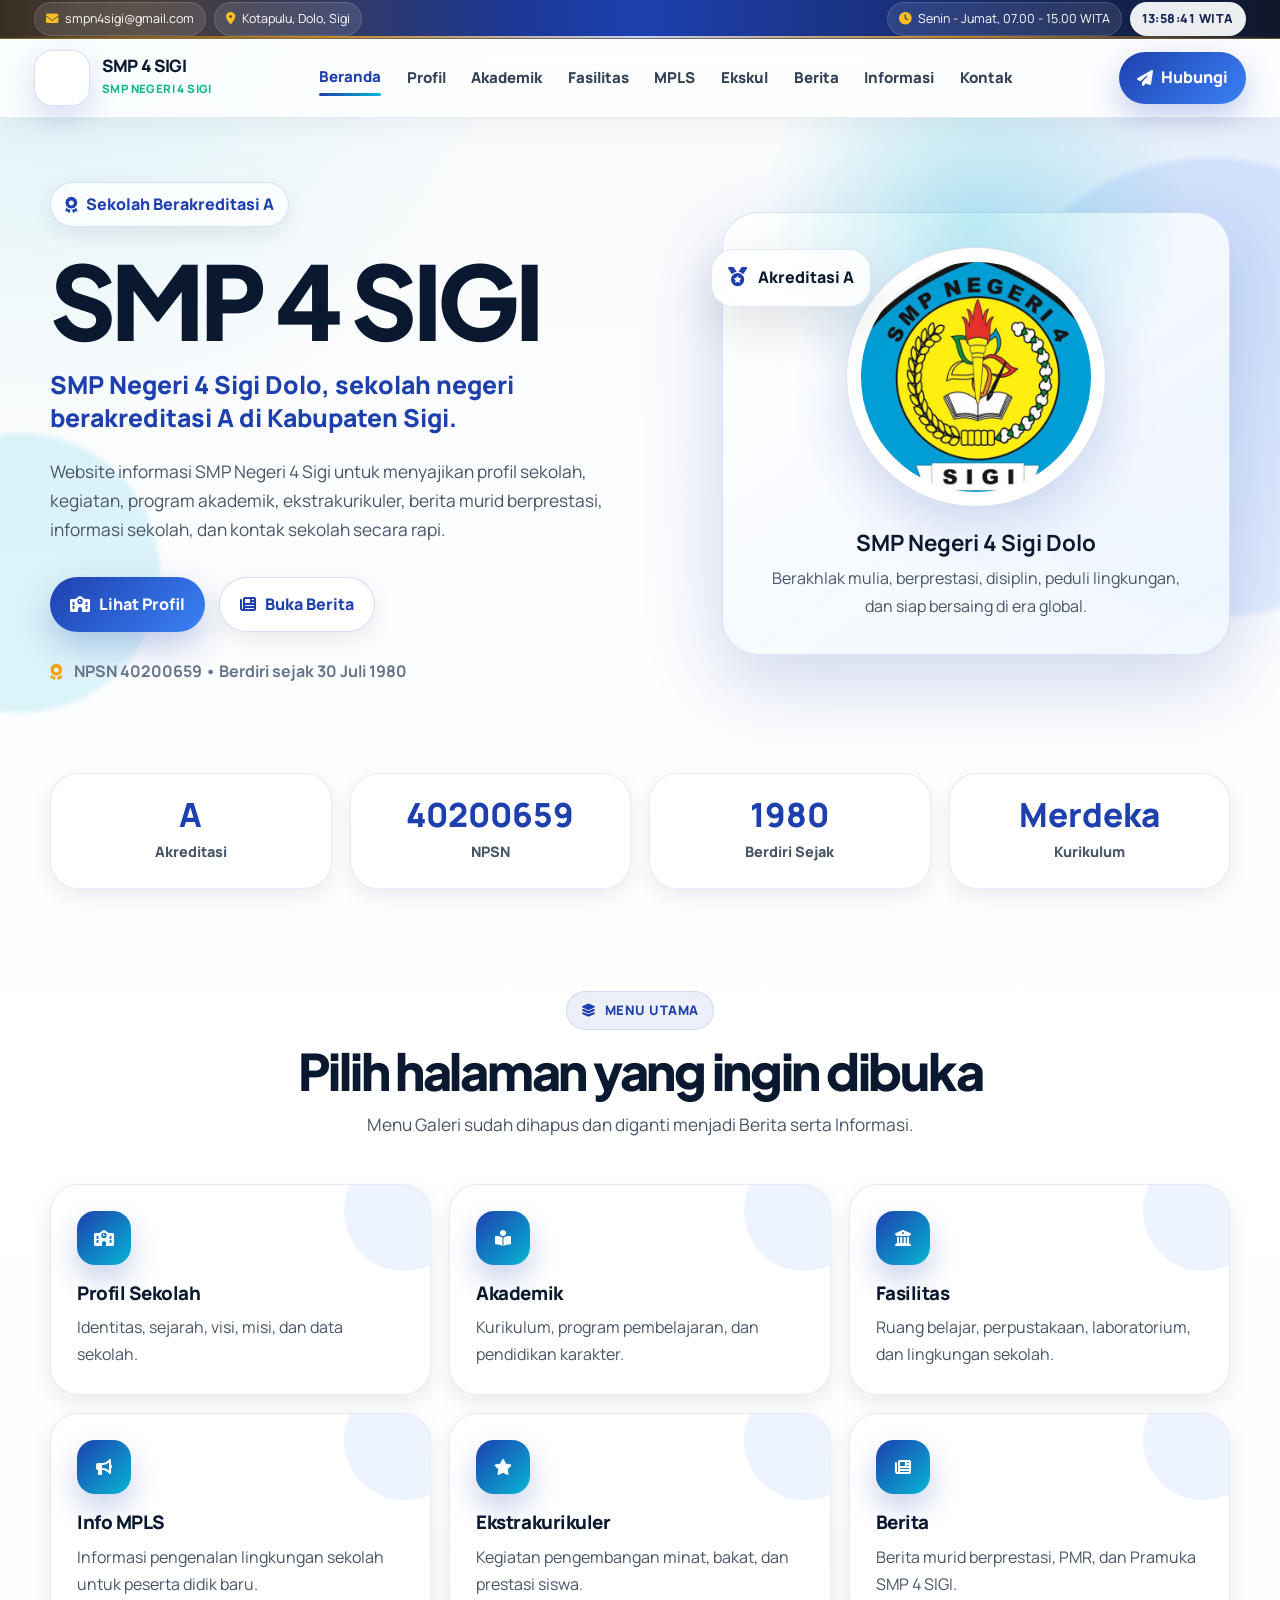
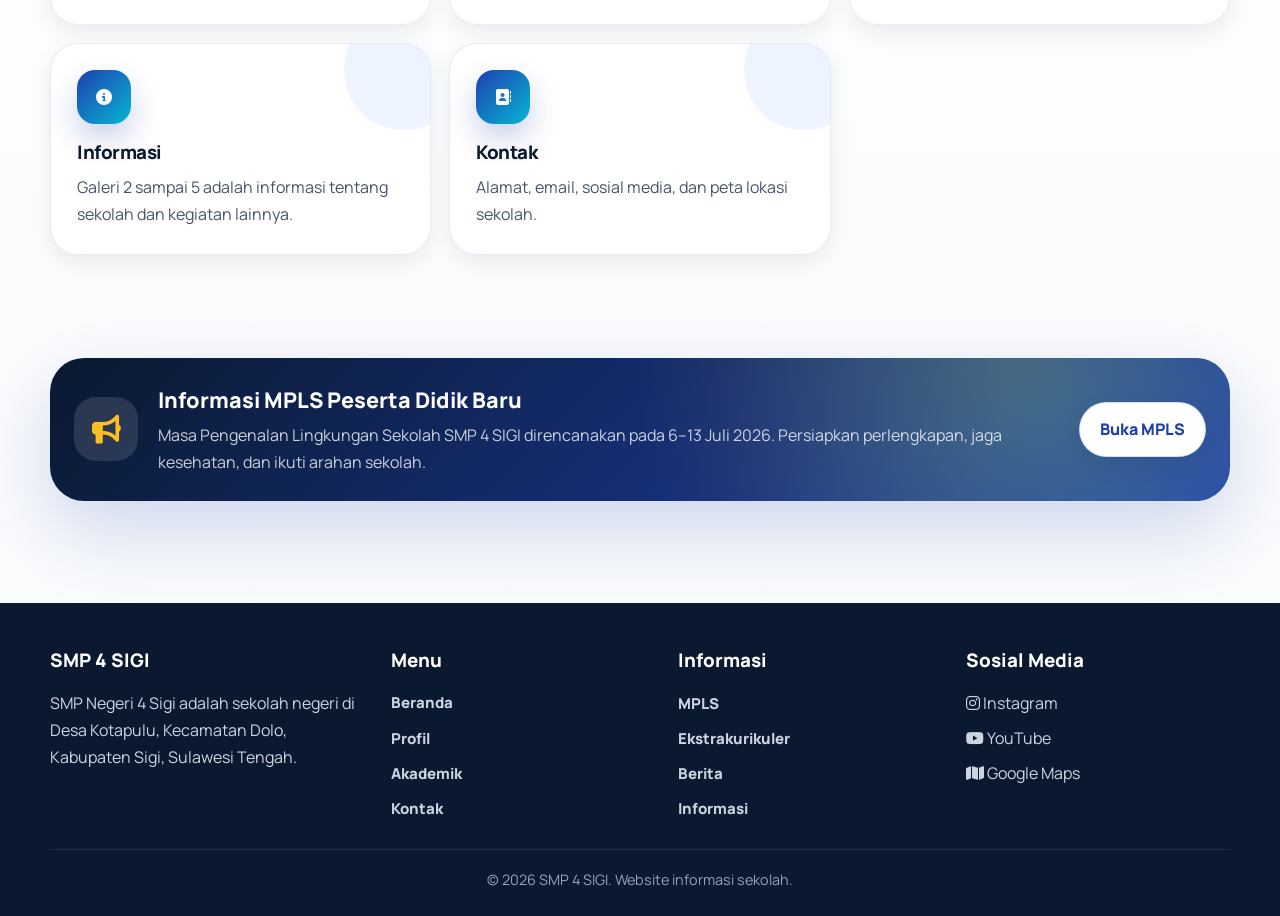
==== commit 2bcf0041: "Update index.html" ====
--- a/index.html
+++ b/index.html
@@ -875,12 +875,13 @@
                 </p>
 
                 <p style="margin-top:12px">
-                  Terima kasih kepada anak-anak yang sudah berpartisipasi. Alhamdulillah SMPN 4 Sigi berhasil mendapatkan Juara 3 lomba PBB, step, dan yel-yel.
+                  SMPN 4 Sigi berhasil mendapatkan Juara 3 lomba PBB, step, dan yel-yel berkat semangat, kerja sama, serta kekompakan para peserta.
                 </p>
 
-                <p style="margin-top:12px;font-weight:900;color:#1e40af">
-                  Tetap semangat dan sampai jumpa di kemah berikutnya.
-                </p>
+                <a class="btn btn-primary" href="kemah-pramuka-hardiknas-2026.html" style="margin-top:16px">
+                  <i class="fa-solid fa-newspaper"></i>
+                  Baca Berita Lengkap
+                </a>
               </div>
             </article>
           </div>
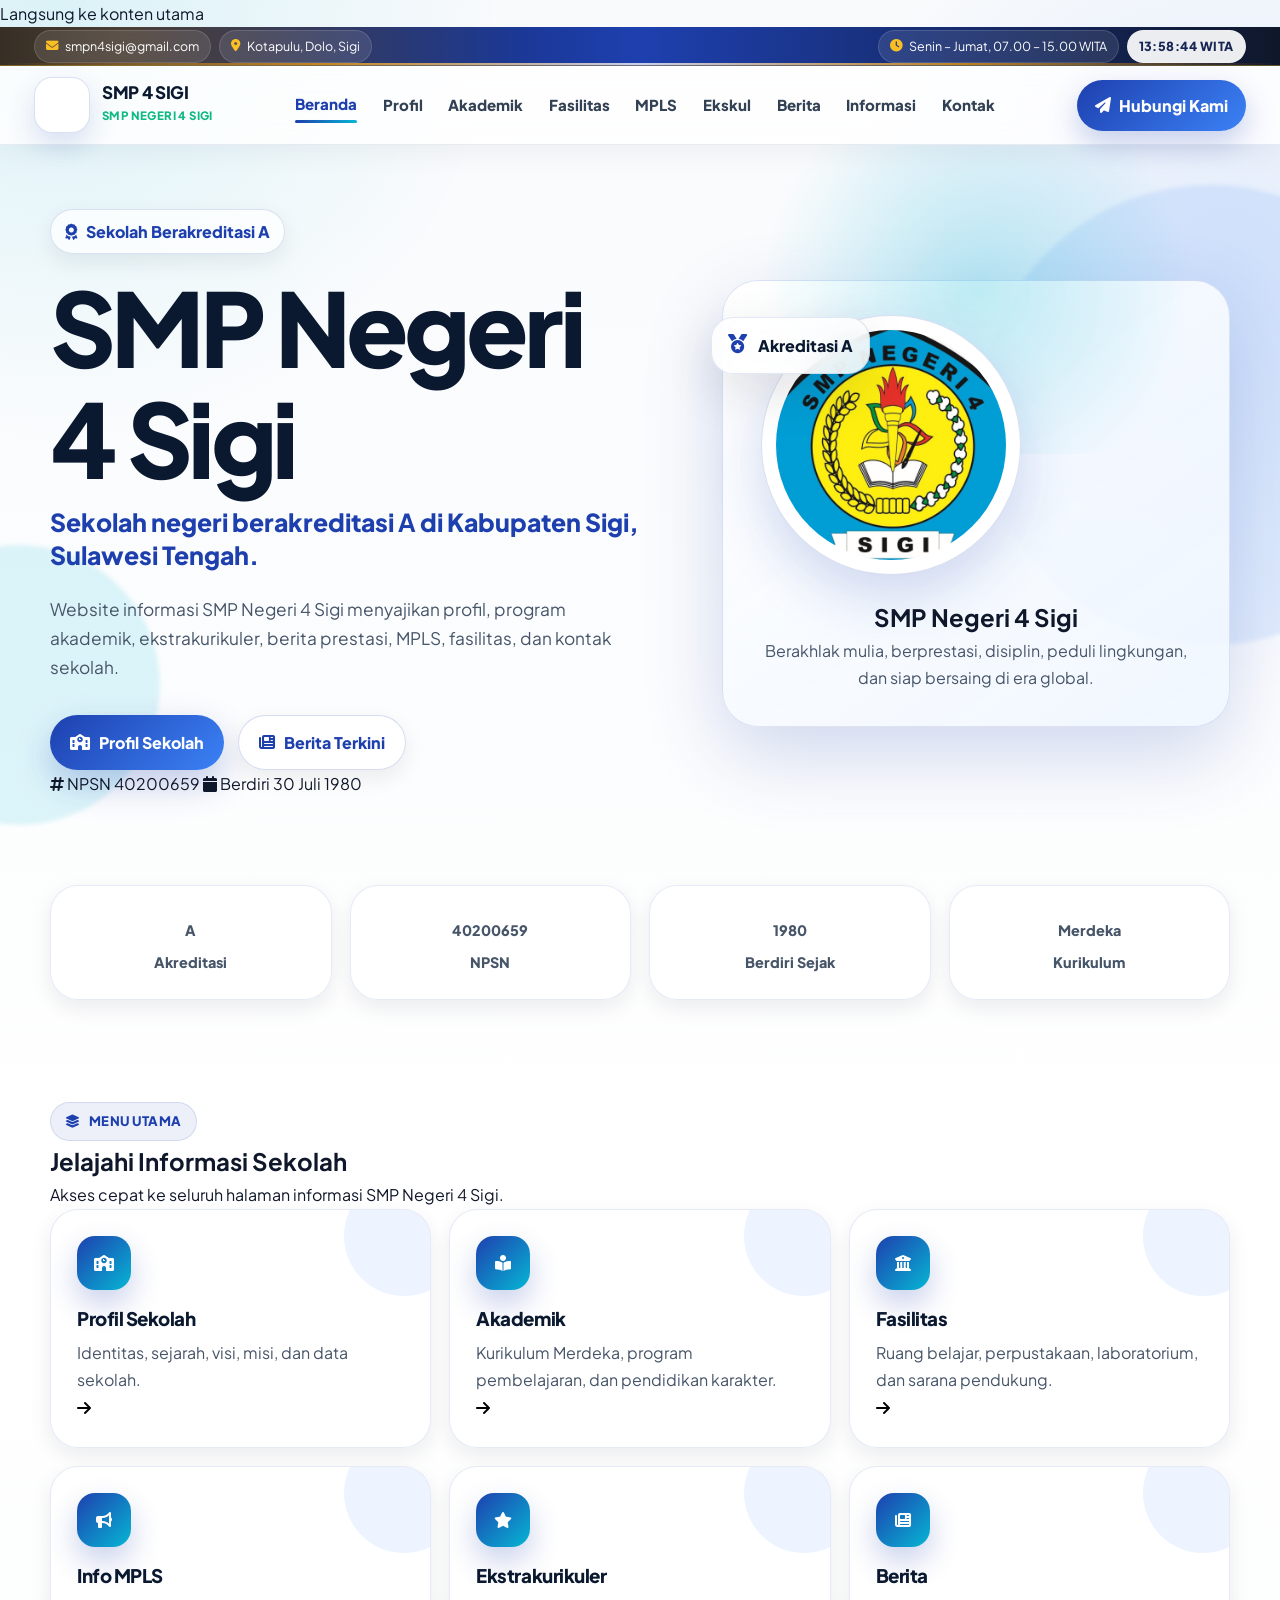
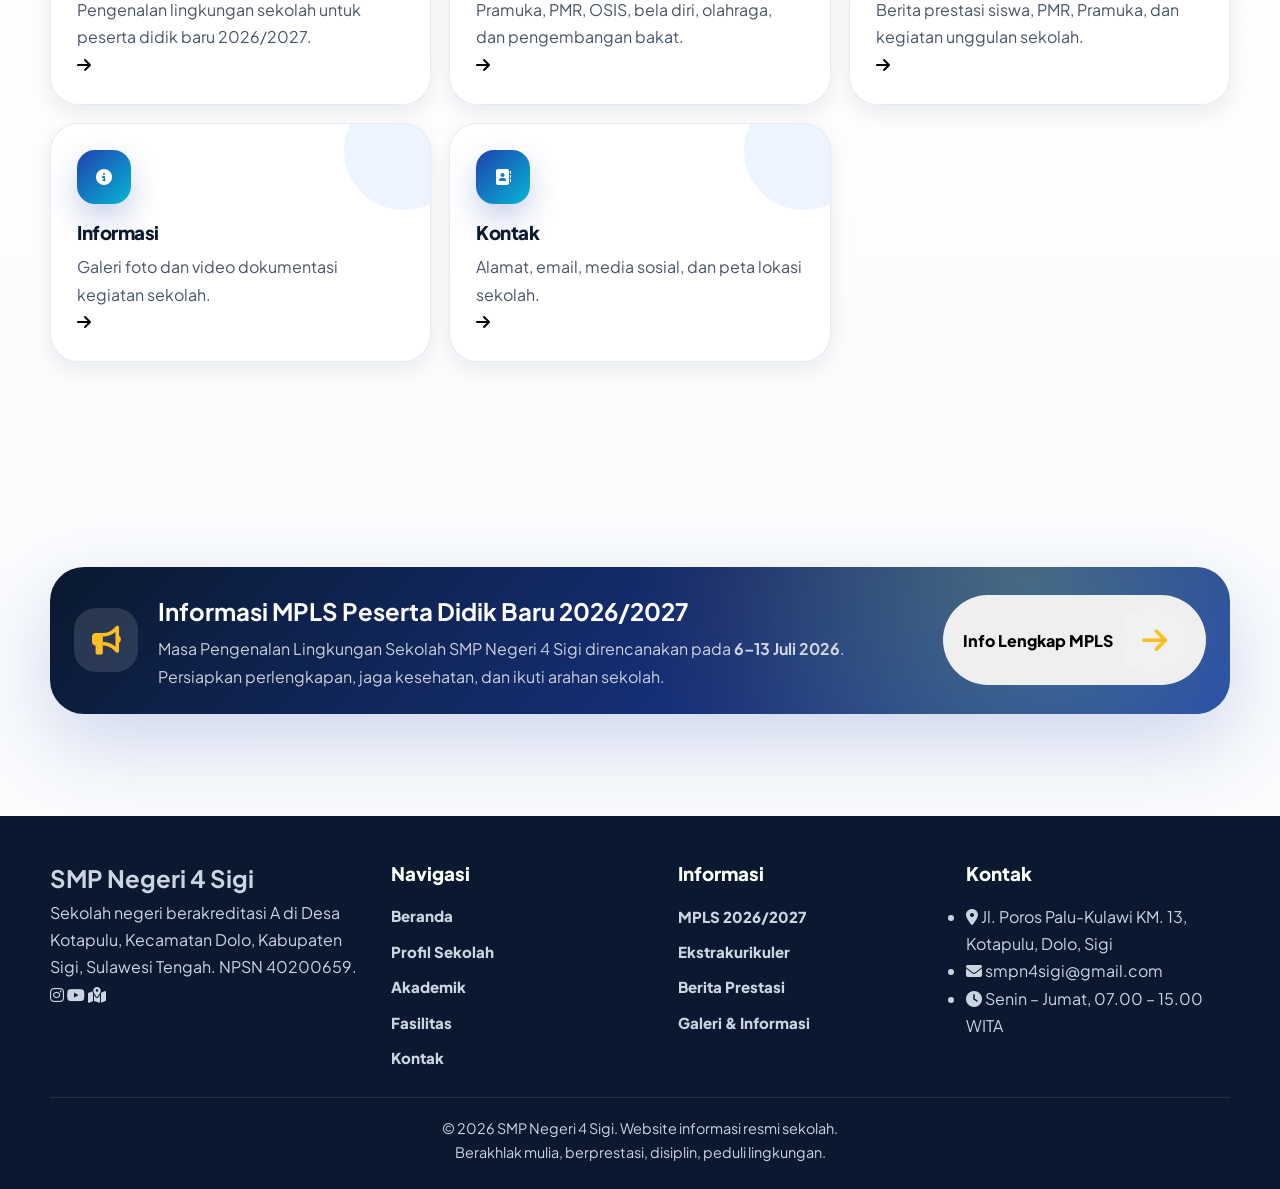
==== commit 1b6ec4a5: "Update index.html" ====
--- a/index.html
+++ b/index.html
@@ -1,134 +1,172 @@
 <!DOCTYPE html>
-<html lang="id">
+<html lang="id" prefix="og: https://ogp.me/ns#">
 <head>
   <meta charset="UTF-8">
   <meta name="viewport" content="width=device-width, initial-scale=1.0">
-  <title>SMP 4 SIGI | SMP Negeri 4 Sigi Dolo Kabupaten Sigi</title>
-
-  <meta name="description" content="SMP 4 SIGI atau SMP Negeri 4 Sigi adalah sekolah negeri berakreditasi A di Desa Kotapulu, Kecamatan Dolo, Kabupaten Sigi, Sulawesi Tengah.">
-  <meta name="keywords" content="SMP 4 SIGI, SMP Negeri 4 Sigi, SMPN 4 Sigi, SMP 4 Sigi, SMPN Dolo, SMP Kotapulu, SMP Negeri di Kabupaten Sigi">
-  <meta name="author" content="SMP 4 SIGI">
-  <meta name="robots" content="index, follow">
-  <meta name="language" content="Indonesian">
-  <meta name="theme-color" content="#1e40af">
-
+  <title>SMP Negeri 4 Sigi | Sekolah Berakreditasi A – Kotapulu, Dolo, Sigi</title>
+
+  <!-- SEO Core -->
+  <meta name="description" content="Website resmi SMP Negeri 4 Sigi (SMPN 4 Sigi) – sekolah negeri berakreditasi A di Desa Kotapulu, Kecamatan Dolo, Kabupaten Sigi, Sulawesi Tengah. NPSN 40200659. Kurikulum Merdeka.">
+  <meta name="keywords" content="SMP Negeri 4 Sigi, SMPN 4 Sigi, SMP 4 Sigi, SMP Kotapulu, SMP Dolo Sigi, sekolah negeri sigi, NPSN 40200659">
+  <meta name="author" content="SMP Negeri 4 Sigi">
+  <meta name="robots" content="index, follow, max-snippet:-1, max-image-preview:large, max-video-preview:-1">
+  <meta name="language" content="id">
+  <meta name="geo.region" content="ID-ST">
+  <meta name="geo.placename" content="Kotapulu, Dolo, Sigi, Sulawesi Tengah">
+  <meta name="theme-color" content="#1e40af" media="(prefers-color-scheme: light)">
+  <meta name="theme-color" content="#0f172a" media="(prefers-color-scheme: dark)">
+
+  <!-- Canonical & Sitemap -->
   <link rel="canonical" href="https://smpnegeri4sigi.my.id/">
   <link rel="sitemap" type="application/xml" title="Sitemap" href="https://smpnegeri4sigi.my.id/sitemap.xml">
 
+  <!-- Icons -->
   <link rel="icon" href="smpn4sigi.WebP" type="image/webp">
   <link rel="shortcut icon" href="smpn4sigi.WebP" type="image/webp">
   <link rel="apple-touch-icon" href="smpn4sigi.WebP">
 
-  <meta property="og:title" content="SMP 4 SIGI | SMP Negeri 4 Sigi">
-  <meta property="og:description" content="Website informasi SMP Negeri 4 Sigi.">
+  <!-- Open Graph -->
+  <meta property="og:type" content="website">
+  <meta property="og:url" content="https://smpnegeri4sigi.my.id/">
+  <meta property="og:title" content="SMP Negeri 4 Sigi – Sekolah Berakreditasi A, Kotapulu Dolo">
+  <meta property="og:description" content="Website resmi SMP Negeri 4 Sigi – sekolah negeri berakreditasi A di Kabupaten Sigi, Sulawesi Tengah. Kurikulum Merdeka, NPSN 40200659.">
   <meta property="og:image" content="https://smpnegeri4sigi.my.id/smpn4sigi.WebP">
-  <meta property="og:image:secure_url" content="https://smpnegeri4sigi.my.id/smpn4sigi.WebP">
-  <meta property="og:url" content="https://smpnegeri4sigi.my.id/">
-  <meta property="og:type" content="website">
+  <meta property="og:image:width" content="1200">
+  <meta property="og:image:height" content="630">
+  <meta property="og:image:alt" content="Logo SMP Negeri 4 Sigi">
   <meta property="og:locale" content="id_ID">
-  <meta property="og:site_name" content="SMP 4 SIGI">
-
+  <meta property="og:site_name" content="SMP Negeri 4 Sigi">
+
+  <!-- Twitter Card -->
   <meta name="twitter:card" content="summary_large_image">
-  <meta name="twitter:title" content="SMP 4 SIGI | SMP Negeri 4 Sigi">
-  <meta name="twitter:description" content="Website informasi SMP Negeri 4 Sigi.">
+  <meta name="twitter:title" content="SMP Negeri 4 Sigi – Sekolah Berakreditasi A">
+  <meta name="twitter:description" content="Website resmi SMP Negeri 4 Sigi, Kotapulu, Dolo, Sigi, Sulawesi Tengah.">
   <meta name="twitter:image" content="https://smpnegeri4sigi.my.id/smpn4sigi.WebP">
 
+  <!-- Structured Data: EducationalOrganization -->
   <script type="application/ld+json">
   {
     "@context": "https://schema.org",
     "@type": "EducationalOrganization",
-    "name": "SMP 4 SIGI",
-    "alternateName": [
-      "SMP Negeri 4 Sigi",
-      "SMP 4 Sigi",
-      "SMPN 4 Sigi",
-      "SMPN Dolo"
-    ],
+    "name": "SMP Negeri 4 Sigi",
+    "alternateName": ["SMP 4 SIGI", "SMPN 4 Sigi", "SMPN Dolo"],
     "url": "https://smpnegeri4sigi.my.id/",
-    "logo": "https://smpnegeri4sigi.my.id/smpn4sigi.WebP",
+    "logo": {
+      "@type": "ImageObject",
+      "url": "https://smpnegeri4sigi.my.id/smpn4sigi.WebP"
+    },
     "image": "https://smpnegeri4sigi.my.id/smpn4sigi.WebP",
-    "description": "SMP 4 SIGI atau SMP Negeri 4 Sigi adalah sekolah negeri berakreditasi A di Desa Kotapulu, Kecamatan Dolo, Kabupaten Sigi, Sulawesi Tengah.",
+    "description": "SMP Negeri 4 Sigi adalah sekolah menengah pertama negeri berakreditasi A di Desa Kotapulu, Kecamatan Dolo, Kabupaten Sigi, Sulawesi Tengah.",
     "foundingDate": "1980-07-30",
-    "identifier": {
-      "@type": "PropertyValue",
-      "name": "NPSN",
-      "value": "40200659"
-    },
+    "identifier": { "@type": "PropertyValue", "name": "NPSN", "value": "40200659" },
     "address": {
       "@type": "PostalAddress",
       "streetAddress": "Jalan Poros Palu-Kulawi KM. 13",
       "addressLocality": "Kotapulu",
       "addressRegion": "Sulawesi Tengah",
+      "postalCode": "94364",
       "addressCountry": "ID"
+    },
+    "contactPoint": {
+      "@type": "ContactPoint",
+      "email": "smpn4sigi@gmail.com",
+      "contactType": "customer support"
     },
     "sameAs": [
       "https://www.instagram.com/spen4_sigi/",
-      "https://www.youtube.com/@smpnegeri4sigi798",
-      "https://www.google.com/maps/search/?api=1&query=SMP%204%20SIGI%20Kotapulu%20Dolo%20Sigi"
-    ]
+      "https://www.youtube.com/@smpnegeri4sigi798"
+    ],
+    "hasCredential": {
+      "@type": "EducationalOccupationalCredential",
+      "credentialCategory": "Akreditasi A"
+    }
   }
   </script>
 
+  <!-- Structured Data: WebSite with SearchAction -->
   <script type="application/ld+json">
   {
     "@context": "https://schema.org",
     "@type": "WebSite",
-    "name": "SMP 4 SIGI",
-    "alternateName": "SMP Negeri 4 Sigi",
-    "url": "https://smpnegeri4sigi.my.id/"
+    "name": "SMP Negeri 4 Sigi",
+    "url": "https://smpnegeri4sigi.my.id/",
+    "inLanguage": "id-ID",
+    "potentialAction": {
+      "@type": "SearchAction",
+      "target": "https://smpnegeri4sigi.my.id/?q={search_term_string}",
+      "query-input": "required name=search_term_string"
+    }
   }
   </script>
 
+  <!-- Breadcrumb Structured Data -->
+  <script type="application/ld+json">
+  {
+    "@context": "https://schema.org",
+    "@type": "BreadcrumbList",
+    "itemListElement": [
+      { "@type": "ListItem", "position": 1, "name": "Beranda", "item": "https://smpnegeri4sigi.my.id/" }
+    ]
+  }
+  </script>
+
+  <!-- Performance: Preconnect & Preload -->
   <link rel="preconnect" href="https://fonts.googleapis.com">
   <link rel="preconnect" href="https://fonts.gstatic.com" crossorigin>
-  <link href="https://fonts.googleapis.com/css2?family=Plus+Jakarta+Sans:wght@500;600;700;800;900&family=Manrope:wght@400;500;600;700;800&display=swap" rel="stylesheet">
-  <link rel="stylesheet" href="https://cdnjs.cloudflare.com/ajax/libs/font-awesome/6.5.2/css/all.min.css">
+  <link rel="preconnect" href="https://cdnjs.cloudflare.com">
+  <link rel="dns-prefetch" href="https://www.google.com">
+
+  <!-- Fonts: swap for performance -->
+  <link href="https://fonts.googleapis.com/css2?family=Plus+Jakarta+Sans:ital,wght@0,400;0,500;0,600;0,700;0,800;0,900;1,400&family=Inter:wght@400;500;600;700&display=swap" rel="stylesheet">
+  <link rel="stylesheet" href="https://cdnjs.cloudflare.com/ajax/libs/font-awesome/6.5.2/css/all.min.css" media="print" onload="this.media='all'">
+  <noscript><link rel="stylesheet" href="https://cdnjs.cloudflare.com/ajax/libs/font-awesome/6.5.2/css/all.min.css"></noscript>
   <link rel="stylesheet" href="style.css">
 </head>
 
 <body>
-  <div class="topbar">
+  <!-- Skip to content for accessibility -->
+  <a class="skip-link" href="#main-content">Langsung ke konten utama</a>
+
+  <!-- Top Bar -->
+  <div class="topbar" role="banner" aria-label="Informasi kontak sekolah">
     <div class="wide-container topbar-inner">
       <div class="topbar-group">
-        <a class="topbar-pill" href="mailto:smpn4sigi@gmail.com">
-          <i class="fa-solid fa-envelope"></i>
+        <a class="topbar-pill" href="mailto:smpn4sigi@gmail.com" aria-label="Email sekolah">
+          <i class="fa-solid fa-envelope" aria-hidden="true"></i>
           <span>smpn4sigi@gmail.com</span>
         </a>
-
-        <a class="topbar-pill" href="https://www.google.com/maps/search/?api=1&amp;query=SMP%204%20SIGI%20Kotapulu%20Dolo%20Sigi" rel="noopener" target="_blank">
-          <i class="fa-solid fa-location-dot"></i>
+        <a class="topbar-pill" href="https://www.google.com/maps/search/?api=1&query=SMP+Negeri+4+Sigi+Kotapulu+Dolo+Sigi" rel="noopener noreferrer" target="_blank" aria-label="Lihat lokasi di Google Maps">
+          <i class="fa-solid fa-location-dot" aria-hidden="true"></i>
           <span>Kotapulu, Dolo, Sigi</span>
         </a>
       </div>
-
       <div class="topbar-group">
-        <span class="topbar-pill">
-          <i class="fa-solid fa-clock"></i>
-          <span>Senin - Jumat, 07.00 - 15.00 WITA</span>
+        <span class="topbar-pill" aria-label="Jam operasional sekolah">
+          <i class="fa-solid fa-clock" aria-hidden="true"></i>
+          <span>Senin – Jumat, 07.00 – 15.00 WITA</span>
         </span>
-
-        <span class="topbar-pill topbar-clock" id="liveClock">--:-- WITA</span>
+        <span class="topbar-pill topbar-clock" id="liveClock" aria-live="off" aria-atomic="true">--:-- WITA</span>
       </div>
     </div>
   </div>
 
-  <header class="site-header" id="siteHeader">
+  <!-- Header -->
+  <header class="site-header" id="siteHeader" role="banner">
     <div class="wide-container navbar">
-      <button aria-label="Buka Beranda" class="brand" data-page="beranda" type="button">
-        <span class="brand-logo brand-logo-video">
-          <video autoplay muted loop playsinline preload="metadata" aria-label="Animasi logo SMP 4 SIGI">
+      <button aria-label="Ke halaman beranda" class="brand" data-page="beranda" type="button">
+        <span class="brand-logo brand-logo-video" aria-hidden="true">
+          <video autoplay muted loop playsinline preload="none" aria-hidden="true">
             <source src="776464.mp4" type="video/mp4">
-            <img alt="Logo SMP 4 SIGI" src="smpn4sigi.WebP">
+            <img alt="" src="smpn4sigi.WebP" loading="lazy">
           </video>
         </span>
-
         <span>
           <span class="brand-title">SMP 4 SIGI</span>
           <span class="brand-subtitle">SMP Negeri 4 Sigi</span>
         </span>
       </button>
 
-      <nav aria-label="Navigasi utama" class="nav-links">
+      <nav aria-label="Navigasi utama" class="nav-links" role="navigation">
         <button class="nav-link active" data-page="beranda" type="button">Beranda</button>
         <button class="nav-link" data-page="profil" type="button">Profil</button>
         <button class="nav-link" data-page="akademik" type="button">Akademik</button>
@@ -140,206 +178,209 @@
         <button class="nav-link" data-page="kontak" type="button">Kontak</button>
       </nav>
 
-      <button class="nav-cta" data-page="kontak" type="button">
-        <i class="fa-solid fa-paper-plane"></i>
-        Hubungi
+      <button class="nav-cta" data-page="kontak" type="button" aria-label="Hubungi sekolah">
+        <i class="fa-solid fa-paper-plane" aria-hidden="true"></i>
+        Hubungi Kami
       </button>
 
-      <button aria-label="Buka menu" class="menu-toggle" id="menuToggle" type="button">
-        <i class="fa-solid fa-bars"></i>
+      <button aria-label="Buka menu navigasi" aria-expanded="false" aria-controls="mobileMenu" class="menu-toggle" id="menuToggle" type="button">
+        <i class="fa-solid fa-bars" aria-hidden="true"></i>
       </button>
     </div>
   </header>
 
-  <nav aria-label="Navigasi mobile" class="mobile-menu" id="mobileMenu">
-    <button class="nav-link active" data-page="beranda" type="button"><i class="fa-solid fa-house"></i> Beranda</button>
-    <button class="nav-link" data-page="profil" type="button"><i class="fa-solid fa-school"></i> Profil</button>
-    <button class="nav-link" data-page="akademik" type="button"><i class="fa-solid fa-book-open"></i> Akademik</button>
-    <button class="nav-link" data-page="fasilitas" type="button"><i class="fa-solid fa-building"></i> Fasilitas</button>
-    <button class="nav-link" data-page="mpls" type="button"><i class="fa-solid fa-bullhorn"></i> MPLS</button>
-    <button class="nav-link" data-page="ekskul" type="button"><i class="fa-solid fa-star"></i> Ekskul</button>
-    <button class="nav-link" data-page="berita" type="button"><i class="fa-solid fa-newspaper"></i> Berita</button>
-    <button class="nav-link" data-page="informasi" type="button"><i class="fa-solid fa-circle-info"></i> Informasi</button>
-    <button class="nav-link" data-page="kontak" type="button"><i class="fa-solid fa-phone"></i> Kontak</button>
+  <!-- Mobile Menu -->
+  <nav aria-label="Navigasi mobile" class="mobile-menu" id="mobileMenu" role="navigation" aria-hidden="true">
+    <button class="nav-link active" data-page="beranda" type="button"><i class="fa-solid fa-house" aria-hidden="true"></i> Beranda</button>
+    <button class="nav-link" data-page="profil" type="button"><i class="fa-solid fa-school" aria-hidden="true"></i> Profil</button>
+    <button class="nav-link" data-page="akademik" type="button"><i class="fa-solid fa-book-open" aria-hidden="true"></i> Akademik</button>
+    <button class="nav-link" data-page="fasilitas" type="button"><i class="fa-solid fa-building" aria-hidden="true"></i> Fasilitas</button>
+    <button class="nav-link" data-page="mpls" type="button"><i class="fa-solid fa-bullhorn" aria-hidden="true"></i> MPLS</button>
+    <button class="nav-link" data-page="ekskul" type="button"><i class="fa-solid fa-star" aria-hidden="true"></i> Ekskul</button>
+    <button class="nav-link" data-page="berita" type="button"><i class="fa-solid fa-newspaper" aria-hidden="true"></i> Berita</button>
+    <button class="nav-link" data-page="informasi" type="button"><i class="fa-solid fa-circle-info" aria-hidden="true"></i> Informasi</button>
+    <button class="nav-link" data-page="kontak" type="button"><i class="fa-solid fa-phone" aria-hidden="true"></i> Kontak</button>
   </nav>
 
-  <main>
-    <section class="page is-active" data-title="Beranda" id="beranda">
+  <main id="main-content">
+
+    <!-- ======== BERANDA ======== -->
+    <section class="page is-active" data-title="Beranda – SMP Negeri 4 Sigi" id="beranda" aria-label="Halaman Beranda">
+
       <div class="home-hero">
         <div class="container hero-grid">
-          <div>
+          <div class="hero-text">
             <div class="hero-kicker">
-              <i class="fa-solid fa-award"></i>
+              <i class="fa-solid fa-award" aria-hidden="true"></i>
               Sekolah Berakreditasi A
             </div>
 
-            <h1 class="hero-title">SMP 4 SIGI</h1>
-
-            <h2 class="hero-subtitle">
-              SMP Negeri 4 Sigi Dolo, sekolah negeri berakreditasi A di Kabupaten Sigi.
-            </h2>
+            <h1 class="hero-title">SMP <span class="text-accent">Negeri</span><br>4 Sigi</h1>
+
+            <p class="hero-subtitle">
+              Sekolah negeri berakreditasi <strong>A</strong> di Kabupaten Sigi, Sulawesi Tengah.
+            </p>
 
             <p class="hero-desc">
-              Website informasi SMP Negeri 4 Sigi untuk menyajikan profil sekolah, kegiatan, program akademik, ekstrakurikuler, berita murid berprestasi, informasi sekolah, dan kontak sekolah secara rapi.
+              Website informasi SMP Negeri 4 Sigi menyajikan profil, program akademik, ekstrakurikuler, berita prestasi, MPLS, fasilitas, dan kontak sekolah.
             </p>
 
             <div class="hero-actions">
               <button class="btn btn-primary" data-page="profil" type="button">
-                <i class="fa-solid fa-school"></i>
-                Lihat Profil
+                <i class="fa-solid fa-school" aria-hidden="true"></i>
+                Profil Sekolah
               </button>
-
               <button class="btn btn-outline" data-page="berita" type="button">
-                <i class="fa-solid fa-newspaper"></i>
-                Buka Berita
+                <i class="fa-solid fa-newspaper" aria-hidden="true"></i>
+                Berita Terkini
               </button>
             </div>
 
-            <p class="hero-note">
-              <i class="fa-solid fa-award"></i>
-              NPSN 40200659 • Berdiri sejak 30 Juli 1980
+            <p class="hero-meta">
+              <span><i class="fa-solid fa-hashtag" aria-hidden="true"></i> NPSN 40200659</span>
+              <span><i class="fa-solid fa-calendar" aria-hidden="true"></i> Berdiri 30 Juli 1980</span>
             </p>
           </div>
 
-          <div aria-label="Kartu profil SMP 4 SIGI" class="hero-card">
-            <img alt="Logo dan identitas SMP 4 SIGI" onerror="fallbackImage(this, 'SMP 4 SIGI')" src="smpn4sigi.WebP">
-
-            <div class="hero-floating">
-              <i class="fa-solid fa-medal"></i>
-              <span>Akreditasi A</span>
-            </div>
-
-            <div class="hero-card-content">
-              <h3>SMP Negeri 4 Sigi Dolo</h3>
-              <p>Berakhlak mulia, berprestasi, disiplin, peduli lingkungan, dan siap bersaing di era global.</p>
-            </div>
-          </div>
-        </div>
-      </div>
-
+          <div aria-label="Kartu profil SMP Negeri 4 Sigi" class="hero-card" role="img">
+            <div class="hero-card-inner">
+              <img alt="Logo SMP Negeri 4 Sigi" src="smpn4sigi.WebP" onerror="fallbackImage(this,'SMP 4 SIGI')" width="240" height="240" loading="eager" fetchpriority="high">
+              <div class="hero-floating" role="note">
+                <i class="fa-solid fa-medal" aria-hidden="true"></i>
+                <span>Akreditasi A</span>
+              </div>
+              <div class="hero-card-content">
+                <h2>SMP Negeri 4 Sigi</h2>
+                <p>Berakhlak mulia, berprestasi, disiplin, peduli lingkungan, dan siap bersaing di era global.</p>
+              </div>
+            </div>
+          </div>
+        </div>
+      </div>
+
+      <!-- Stats -->
       <div class="container">
-        <div class="stats-grid reveal">
-          <div class="stat-card">
-            <h3>A</h3>
-            <p>Akreditasi</p>
-          </div>
-
-          <div class="stat-card">
-            <h3>40200659</h3>
-            <p>NPSN</p>
-          </div>
-
-          <div class="stat-card">
-            <h3>1980</h3>
-            <p>Berdiri Sejak</p>
-          </div>
-
-          <div class="stat-card">
-            <h3>Merdeka</h3>
-            <p>Kurikulum</p>
-          </div>
-        </div>
-      </div>
-
-      <section class="section">
+        <div class="stats-grid reveal" role="list" aria-label="Statistik sekolah">
+          <div class="stat-card" role="listitem">
+            <p class="stat-value" aria-label="Akreditasi A">A</p>
+            <p class="stat-label">Akreditasi</p>
+          </div>
+          <div class="stat-card" role="listitem">
+            <p class="stat-value" aria-label="NPSN 40200659">40200659</p>
+            <p class="stat-label">NPSN</p>
+          </div>
+          <div class="stat-card" role="listitem">
+            <p class="stat-value" aria-label="Berdiri sejak 1980">1980</p>
+            <p class="stat-label">Berdiri Sejak</p>
+          </div>
+          <div class="stat-card" role="listitem">
+            <p class="stat-value">Merdeka</p>
+            <p class="stat-label">Kurikulum</p>
+          </div>
+        </div>
+      </div>
+
+      <!-- Quick Menu -->
+      <section class="section" aria-labelledby="menu-utama-heading">
         <div class="container">
-          <div class="section-title reveal">
+          <div class="section-header reveal">
             <span class="eyebrow">
-              <i class="fa-solid fa-layer-group"></i>
+              <i class="fa-solid fa-layer-group" aria-hidden="true"></i>
               Menu Utama
             </span>
-
-            <h2>Pilih halaman yang ingin dibuka</h2>
-            <p>Menu Galeri sudah dihapus dan diganti menjadi Berita serta Informasi.</p>
-          </div>
-
-          <div class="quick-pages">
-            <button class="card quick-card reveal" data-page="profil" type="button">
-              <div class="icon-box"><i class="fa-solid fa-school"></i></div>
+            <h2 id="menu-utama-heading">Jelajahi Informasi Sekolah</h2>
+            <p>Akses cepat ke seluruh halaman informasi SMP Negeri 4 Sigi.</p>
+          </div>
+
+          <nav class="quick-pages" aria-label="Menu halaman utama">
+            <button class="card quick-card reveal" data-page="profil" type="button" aria-label="Buka halaman Profil Sekolah">
+              <div class="icon-box" aria-hidden="true"><i class="fa-solid fa-school"></i></div>
               <h3>Profil Sekolah</h3>
               <p>Identitas, sejarah, visi, misi, dan data sekolah.</p>
+              <span class="card-arrow" aria-hidden="true"><i class="fa-solid fa-arrow-right"></i></span>
             </button>
-
-            <button class="card quick-card reveal" data-page="akademik" type="button">
-              <div class="icon-box"><i class="fa-solid fa-book-open-reader"></i></div>
+            <button class="card quick-card reveal" data-page="akademik" type="button" aria-label="Buka halaman Akademik">
+              <div class="icon-box" aria-hidden="true"><i class="fa-solid fa-book-open-reader"></i></div>
               <h3>Akademik</h3>
-              <p>Kurikulum, program pembelajaran, dan pendidikan karakter.</p>
+              <p>Kurikulum Merdeka, program pembelajaran, dan pendidikan karakter.</p>
+              <span class="card-arrow" aria-hidden="true"><i class="fa-solid fa-arrow-right"></i></span>
             </button>
-
-            <button class="card quick-card reveal" data-page="fasilitas" type="button">
-              <div class="icon-box"><i class="fa-solid fa-building-columns"></i></div>
+            <button class="card quick-card reveal" data-page="fasilitas" type="button" aria-label="Buka halaman Fasilitas">
+              <div class="icon-box" aria-hidden="true"><i class="fa-solid fa-building-columns"></i></div>
               <h3>Fasilitas</h3>
-              <p>Ruang belajar, perpustakaan, laboratorium, dan lingkungan sekolah.</p>
+              <p>Ruang belajar, perpustakaan, laboratorium, dan sarana pendukung.</p>
+              <span class="card-arrow" aria-hidden="true"><i class="fa-solid fa-arrow-right"></i></span>
             </button>
-
-            <button class="card quick-card reveal" data-page="mpls" type="button">
-              <div class="icon-box"><i class="fa-solid fa-bullhorn"></i></div>
+            <button class="card quick-card reveal" data-page="mpls" type="button" aria-label="Buka halaman Info MPLS">
+              <div class="icon-box" aria-hidden="true"><i class="fa-solid fa-bullhorn"></i></div>
               <h3>Info MPLS</h3>
-              <p>Informasi pengenalan lingkungan sekolah untuk peserta didik baru.</p>
+              <p>Pengenalan lingkungan sekolah untuk peserta didik baru 2026/2027.</p>
+              <span class="card-arrow" aria-hidden="true"><i class="fa-solid fa-arrow-right"></i></span>
             </button>
-
-            <button class="card quick-card reveal" data-page="ekskul" type="button">
-              <div class="icon-box"><i class="fa-solid fa-star"></i></div>
+            <button class="card quick-card reveal" data-page="ekskul" type="button" aria-label="Buka halaman Ekstrakurikuler">
+              <div class="icon-box" aria-hidden="true"><i class="fa-solid fa-star"></i></div>
               <h3>Ekstrakurikuler</h3>
-              <p>Kegiatan pengembangan minat, bakat, dan prestasi siswa.</p>
+              <p>Pramuka, PMR, OSIS, bela diri, olahraga, dan pengembangan bakat.</p>
+              <span class="card-arrow" aria-hidden="true"><i class="fa-solid fa-arrow-right"></i></span>
             </button>
-
-            <button class="card quick-card reveal" data-page="berita" type="button">
-              <div class="icon-box"><i class="fa-solid fa-newspaper"></i></div>
+            <button class="card quick-card reveal" data-page="berita" type="button" aria-label="Buka halaman Berita">
+              <div class="icon-box" aria-hidden="true"><i class="fa-solid fa-newspaper"></i></div>
               <h3>Berita</h3>
-              <p>Berita murid berprestasi, PMR, dan Pramuka SMP 4 SIGI.</p>
+              <p>Berita prestasi siswa, PMR, Pramuka, dan kegiatan unggulan sekolah.</p>
+              <span class="card-arrow" aria-hidden="true"><i class="fa-solid fa-arrow-right"></i></span>
             </button>
-
-            <button class="card quick-card reveal" data-page="informasi" type="button">
-              <div class="icon-box"><i class="fa-solid fa-circle-info"></i></div>
+            <button class="card quick-card reveal" data-page="informasi" type="button" aria-label="Buka halaman Informasi">
+              <div class="icon-box" aria-hidden="true"><i class="fa-solid fa-circle-info"></i></div>
               <h3>Informasi</h3>
-              <p>Galeri 2 sampai 5 adalah informasi tentang sekolah dan kegiatan lainnya.</p>
+              <p>Galeri foto dan video dokumentasi kegiatan sekolah.</p>
+              <span class="card-arrow" aria-hidden="true"><i class="fa-solid fa-arrow-right"></i></span>
             </button>
-
-            <button class="card quick-card reveal" data-page="kontak" type="button">
-              <div class="icon-box"><i class="fa-solid fa-address-book"></i></div>
+            <button class="card quick-card reveal" data-page="kontak" type="button" aria-label="Buka halaman Kontak">
+              <div class="icon-box" aria-hidden="true"><i class="fa-solid fa-address-book"></i></div>
               <h3>Kontak</h3>
-              <p>Alamat, email, sosial media, dan peta lokasi sekolah.</p>
+              <p>Alamat, email, media sosial, dan peta lokasi sekolah.</p>
+              <span class="card-arrow" aria-hidden="true"><i class="fa-solid fa-arrow-right"></i></span>
             </button>
-          </div>
+          </nav>
         </div>
       </section>
 
-      <section class="section" style="padding-top:0">
+      <!-- MPLS Info Banner -->
+      <section class="section section-tight" aria-label="Pengumuman MPLS">
         <div class="container">
-          <div class="info-strip reveal">
-            <i class="fa-solid fa-bullhorn"></i>
-
-            <div>
-              <h3>Informasi MPLS Peserta Didik Baru</h3>
-              <p>Masa Pengenalan Lingkungan Sekolah SMP 4 SIGI direncanakan pada 6–13 Juli 2026. Persiapkan perlengkapan, jaga kesehatan, dan ikuti arahan sekolah.</p>
-            </div>
-
-            <button class="btn btn-outline" data-page="mpls" style="background:#fff;color:#1e40af" type="button">
-              Buka MPLS
+          <div class="info-strip reveal" role="complementary" aria-label="Informasi MPLS Peserta Didik Baru">
+            <div class="info-strip-icon" aria-hidden="true">
+              <i class="fa-solid fa-bullhorn"></i>
+            </div>
+            <div class="info-strip-body">
+              <h2>Informasi MPLS Peserta Didik Baru 2026/2027</h2>
+              <p>Masa Pengenalan Lingkungan Sekolah SMP Negeri 4 Sigi direncanakan pada <strong>6–13 Juli 2026</strong>. Persiapkan perlengkapan, jaga kesehatan, dan ikuti arahan sekolah.</p>
+            </div>
+            <button class="btn btn-white" data-page="mpls" type="button">
+              Info Lengkap MPLS
+              <i class="fa-solid fa-arrow-right" aria-hidden="true"></i>
             </button>
           </div>
         </div>
       </section>
+
     </section>
 
-    <section class="page" data-title="Profil Sekolah" id="profil">
+    <!-- ======== PROFIL ======== -->
+    <section class="page" data-title="Profil Sekolah – SMP Negeri 4 Sigi" id="profil" aria-label="Profil Sekolah">
       <div class="page-hero">
         <div class="container page-hero-content">
           <div>
-            <div class="breadcrumb">
-              <i class="fa-solid fa-house"></i>
-              Beranda
-              <i class="fa-solid fa-chevron-right"></i>
-              Profil
-            </div>
-
+            <nav class="breadcrumb" aria-label="Breadcrumb">
+              <button data-page="beranda" type="button" aria-label="Ke beranda"><i class="fa-solid fa-house" aria-hidden="true"></i> Beranda</button>
+              <i class="fa-solid fa-chevron-right" aria-hidden="true"></i>
+              <span aria-current="page">Profil</span>
+            </nav>
             <h1>Profil Sekolah</h1>
-            <p>Informasi identitas, sejarah singkat, visi, misi, dan komitmen SMP Negeri 4 Sigi.</p>
-          </div>
-
-          <div class="hero-badge-card">
-            <img alt="Logo SMP 4 SIGI" onerror="fallbackImage(this, 'SMP 4 SIGI')" src="smpn4sigi.WebP">
+            <p>Informasi lengkap identitas, sejarah, visi, misi, dan komitmen SMP Negeri 4 Sigi.</p>
+          </div>
+          <div class="hero-badge-card" aria-hidden="true">
+            <img alt="Logo SMP Negeri 4 Sigi" src="smpn4sigi.WebP" onerror="fallbackImage(this,'SMP 4 SIGI')" width="105" height="105" loading="lazy">
             <strong>SMP Negeri 4 Sigi</strong>
             <span>Desa Kotapulu, Kecamatan Dolo</span>
           </div>
@@ -349,48 +390,34 @@
       <div class="section">
         <div class="container grid-2">
           <div class="card reveal">
-            <span class="eyebrow">
-              <i class="fa-solid fa-circle-info"></i>
-              Identitas
-            </span>
-
-            <h3 style="font-size:2rem;margin:14px 0 16px">Data Sekolah</h3>
-
+            <span class="eyebrow"><i class="fa-solid fa-circle-info" aria-hidden="true"></i> Identitas Sekolah</span>
+            <h2 class="card-heading">Data Sekolah</h2>
             <table class="data-table">
-              <tr><td>Nama Sekolah</td><td>SMP Negeri 4 Sigi</td></tr>
-              <tr><td>Nama Populer</td><td>SMP 4 SIGI</td></tr>
-              <tr><td>NPSN</td><td>40200659</td></tr>
-              <tr><td>Status</td><td>Negeri</td></tr>
-              <tr><td>Akreditasi</td><td>A</td></tr>
-              <tr><td>Kurikulum</td><td>Kurikulum Merdeka</td></tr>
-              <tr><td>Kepala Sekolah</td><td>Mariati</td></tr>
-              <tr><td>Tanggal Berdiri</td><td>30 Juli 1980</td></tr>
-              <tr><td>Alamat</td><td>Jalan Poros Palu-Kulawi KM. 13, Kotapulu, Dolo, Kabupaten Sigi</td></tr>
+              <caption class="sr-only">Data identitas SMP Negeri 4 Sigi</caption>
+              <tbody>
+                <tr><th scope="row">Nama Resmi</th><td>SMP Negeri 4 Sigi</td></tr>
+                <tr><th scope="row">Nama Populer</th><td>SMP 4 SIGI</td></tr>
+                <tr><th scope="row">NPSN</th><td>40200659</td></tr>
+                <tr><th scope="row">Status</th><td>Negeri</td></tr>
+                <tr><th scope="row">Akreditasi</th><td><strong>A</strong></td></tr>
+                <tr><th scope="row">Kurikulum</th><td>Kurikulum Merdeka</td></tr>
+                <tr><th scope="row">Kepala Sekolah</th><td>Mariati</td></tr>
+                <tr><th scope="row">Tanggal Berdiri</th><td><time datetime="1980-07-30">30 Juli 1980</time></td></tr>
+                <tr><th scope="row">Alamat</th><td>Jalan Poros Palu-Kulawi KM. 13, Kotapulu, Dolo, Kabupaten Sigi</td></tr>
+              </tbody>
             </table>
           </div>
 
           <div class="card reveal">
-            <span class="eyebrow">
-              <i class="fa-solid fa-landmark"></i>
-              Sejarah
-            </span>
-
-            <h3 style="font-size:2rem;margin:14px 0 16px">Sejarah Singkat</h3>
-
-            <p>
-              SMP Negeri 4 Sigi berdiri dan beroperasi sejak 30 Juli 1980. Sekolah ini berlokasi di Jalan Poros Palu-Kulawi KM. 13, Desa Kotapulu, Kecamatan Dolo, Kabupaten Sigi, Sulawesi Tengah.
-            </p>
-
-            <p style="margin-top:14px">
-              Sebagai sekolah negeri, SMP 4 SIGI terus berupaya menghadirkan layanan pendidikan yang bermutu, nyaman, disiplin, dan berorientasi pada pengembangan potensi peserta didik.
-            </p>
-
-            <div class="grid-2" style="margin-top:18px">
+            <span class="eyebrow"><i class="fa-solid fa-landmark" aria-hidden="true"></i> Sejarah</span>
+            <h2 class="card-heading">Sejarah Singkat</h2>
+            <p>SMP Negeri 4 Sigi berdiri dan beroperasi sejak <time datetime="1980-07-30">30 Juli 1980</time>. Sekolah ini berlokasi di Jalan Poros Palu-Kulawi KM. 13, Desa Kotapulu, Kecamatan Dolo, Kabupaten Sigi, Sulawesi Tengah.</p>
+            <p style="margin-top:14px">Sebagai sekolah negeri, SMP Negeri 4 Sigi terus berupaya menghadirkan layanan pendidikan yang bermutu, nyaman, disiplin, dan berorientasi pada pengembangan potensi peserta didik.</p>
+            <div class="grid-2 grid-2-tight" style="margin-top:18px">
               <div class="soft-card">
                 <h3>Komitmen</h3>
                 <p>Pendidikan berkualitas dan berkarakter.</p>
               </div>
-
               <div class="soft-card">
                 <h3>Lingkungan</h3>
                 <p>Belajar nyaman, aktif, dan peduli lingkungan.</p>
@@ -402,31 +429,20 @@
         <div class="container" style="margin-top:24px">
           <div class="grid-2">
             <div class="card vision-card reveal">
-              <span class="eyebrow">
-                <i class="fa-solid fa-eye"></i>
-                Visi
-              </span>
-
-              <h3 style="font-size:1.8rem;margin:14px 0 12px">Arah Sekolah</h3>
-
-              <p style="font-size:1.1rem;color:#1e40af;font-weight:900">
-                “Terwujudnya peserta didik yang berakhlak mulia, berprestasi, disiplin, peduli lingkungan, dan mampu bersaing di era global.”
-              </p>
-            </div>
-
+              <span class="eyebrow"><i class="fa-solid fa-eye" aria-hidden="true"></i> Visi</span>
+              <h2 class="card-heading">Visi Sekolah</h2>
+              <blockquote class="vision-quote">
+                "Terwujudnya peserta didik yang berakhlak mulia, berprestasi, disiplin, peduli lingkungan, dan mampu bersaing di era global."
+              </blockquote>
+            </div>
             <div class="card reveal">
-              <span class="eyebrow">
-                <i class="fa-solid fa-list-check"></i>
-                Misi
-              </span>
-
-              <h3 style="font-size:1.8rem;margin:14px 0 12px">Langkah Utama</h3>
-
+              <span class="eyebrow"><i class="fa-solid fa-list-check" aria-hidden="true"></i> Misi</span>
+              <h2 class="card-heading">Misi Sekolah</h2>
               <ul class="list-check">
-                <li><i class="fa-solid fa-circle-check"></i><span>Meningkatkan pembelajaran yang aktif, kreatif, dan menyenangkan.</span></li>
-                <li><i class="fa-solid fa-circle-check"></i><span>Membentuk peserta didik yang disiplin, santun, dan bertanggung jawab.</span></li>
-                <li><i class="fa-solid fa-circle-check"></i><span>Mendorong prestasi akademik dan non-akademik sesuai minat siswa.</span></li>
-                <li><i class="fa-solid fa-circle-check"></i><span>Membiasakan kepedulian terhadap kebersihan dan lingkungan sekolah.</span></li>
+                <li><i class="fa-solid fa-circle-check" aria-hidden="true"></i><span>Meningkatkan pembelajaran yang aktif, kreatif, dan menyenangkan.</span></li>
+                <li><i class="fa-solid fa-circle-check" aria-hidden="true"></i><span>Membentuk peserta didik yang disiplin, santun, dan bertanggung jawab.</span></li>
+                <li><i class="fa-solid fa-circle-check" aria-hidden="true"></i><span>Mendorong prestasi akademik dan non-akademik sesuai minat siswa.</span></li>
+                <li><i class="fa-solid fa-circle-check" aria-hidden="true"></i><span>Membiasakan kepedulian terhadap kebersihan dan lingkungan sekolah.</span></li>
               </ul>
             </div>
           </div>
@@ -434,23 +450,21 @@
       </div>
     </section>
 
-    <section class="page" data-title="Akademik" id="akademik">
+    <!-- ======== AKADEMIK ======== -->
+    <section class="page" data-title="Akademik – SMP Negeri 4 Sigi" id="akademik" aria-label="Program Akademik">
       <div class="page-hero">
         <div class="container page-hero-content">
           <div>
-            <div class="breadcrumb">
-              <i class="fa-solid fa-house"></i>
-              Beranda
-              <i class="fa-solid fa-chevron-right"></i>
-              Akademik
-            </div>
-
-            <h1>Akademik</h1>
-            <p>Program pembelajaran, kurikulum, literasi, dan penguatan karakter peserta didik SMP 4 SIGI.</p>
-          </div>
-
-          <div class="hero-badge-card">
-            <i class="fa-solid fa-book-open-reader" style="font-size:4rem;color:#fbbf24;margin-bottom:12px"></i>
+            <nav class="breadcrumb" aria-label="Breadcrumb">
+              <button data-page="beranda" type="button"><i class="fa-solid fa-house" aria-hidden="true"></i> Beranda</button>
+              <i class="fa-solid fa-chevron-right" aria-hidden="true"></i>
+              <span aria-current="page">Akademik</span>
+            </nav>
+            <h1>Program Akademik</h1>
+            <p>Kurikulum Merdeka, pembelajaran aktif, literasi digital, dan penguatan karakter peserta didik SMP Negeri 4 Sigi.</p>
+          </div>
+          <div class="hero-badge-card" aria-hidden="true">
+            <i class="fa-solid fa-book-open-reader" style="font-size:4rem;color:#fbbf24;margin-bottom:12px" aria-hidden="true"></i>
             <strong>Kurikulum Merdeka</strong>
             <span>Pembelajaran aktif dan berkarakter</span>
           </div>
@@ -459,31 +473,24 @@
 
       <div class="section">
         <div class="container">
-          <div class="section-title reveal">
-            <span class="eyebrow">
-              <i class="fa-solid fa-graduation-cap"></i>
-              Program Pembelajaran
-            </span>
-
-            <h2>Pembelajaran yang aktif dan bermakna</h2>
+          <div class="section-header reveal">
+            <span class="eyebrow"><i class="fa-solid fa-graduation-cap" aria-hidden="true"></i> Program Pembelajaran</span>
+            <h2>Pembelajaran yang Aktif dan Bermakna</h2>
             <p>Fokus akademik diarahkan untuk meningkatkan pemahaman, keterampilan, karakter, serta kreativitas siswa.</p>
           </div>
-
           <div class="grid-3">
             <div class="card feature-card reveal">
-              <div class="icon-box"><i class="fa-solid fa-book"></i></div>
+              <div class="icon-box" aria-hidden="true"><i class="fa-solid fa-book"></i></div>
               <h3>Kurikulum Merdeka</h3>
               <p>Pembelajaran dirancang agar siswa lebih aktif, mandiri, dan mampu memahami materi melalui pengalaman belajar yang bermakna.</p>
             </div>
-
             <div class="card feature-card reveal">
-              <div class="icon-box"><i class="fa-solid fa-user-shield"></i></div>
+              <div class="icon-box" aria-hidden="true"><i class="fa-solid fa-user-shield"></i></div>
               <h3>Pendidikan Karakter</h3>
               <p>Pembiasaan disiplin, tanggung jawab, sopan santun, gotong royong, dan kepedulian sosial dalam kegiatan sekolah.</p>
             </div>
-
             <div class="card feature-card reveal">
-              <div class="icon-box"><i class="fa-solid fa-laptop-code"></i></div>
+              <div class="icon-box" aria-hidden="true"><i class="fa-solid fa-laptop-code"></i></div>
               <h3>Literasi Digital</h3>
               <p>Mendorong siswa memahami teknologi secara positif untuk belajar, mencari informasi, dan berkarya.</p>
             </div>
@@ -491,64 +498,48 @@
         </div>
       </div>
 
-      <div class="section" style="padding-top:0">
+      <div class="section section-tight">
         <div class="container grid-2">
           <div class="card reveal">
-            <span class="eyebrow">
-              <i class="fa-solid fa-chart-line"></i>
-              Fokus Akademik
-            </span>
-
-            <h3 style="font-size:2rem;margin:14px 0 16px">Pilar Pembelajaran</h3>
-
+            <span class="eyebrow"><i class="fa-solid fa-chart-line" aria-hidden="true"></i> Pilar Akademik</span>
+            <h2 class="card-heading">Fokus Pembelajaran</h2>
             <ul class="list-check">
-              <li><i class="fa-solid fa-circle-check"></i><span>Pembelajaran berbasis proyek dan penguatan Profil Pelajar Pancasila.</span></li>
-              <li><i class="fa-solid fa-circle-check"></i><span>Penguatan literasi, numerasi, dan kemampuan berpikir kritis.</span></li>
-              <li><i class="fa-solid fa-circle-check"></i><span>Pembinaan siswa melalui kegiatan akademik dan non-akademik.</span></li>
-              <li><i class="fa-solid fa-circle-check"></i><span>Evaluasi belajar yang mendorong perkembangan siswa secara bertahap.</span></li>
+              <li><i class="fa-solid fa-circle-check" aria-hidden="true"></i><span>Pembelajaran berbasis proyek dan penguatan Profil Pelajar Pancasila.</span></li>
+              <li><i class="fa-solid fa-circle-check" aria-hidden="true"></i><span>Penguatan literasi, numerasi, dan kemampuan berpikir kritis.</span></li>
+              <li><i class="fa-solid fa-circle-check" aria-hidden="true"></i><span>Pembinaan siswa melalui kegiatan akademik dan non-akademik.</span></li>
+              <li><i class="fa-solid fa-circle-check" aria-hidden="true"></i><span>Evaluasi belajar yang mendorong perkembangan siswa secara bertahap.</span></li>
             </ul>
           </div>
-
           <div class="card reveal">
-            <span class="eyebrow">
-              <i class="fa-solid fa-trophy"></i>
-              Prestasi
-            </span>
-
-            <h3 style="font-size:2rem;margin:14px 0 16px">Ruang Berkembang</h3>
-
-            <p>
-              Peserta didik didorong untuk mengikuti lomba, kegiatan literasi, olahraga, seni, PMR, Pramuka, OSIS, serta kegiatan pengembangan diri lain sesuai bakat dan minat.
-            </p>
-
-            <button class="btn btn-primary" data-page="ekskul" style="margin-top:18px" type="button">
-              <i class="fa-solid fa-star"></i>
-              Lihat Ekskul
+            <span class="eyebrow"><i class="fa-solid fa-trophy" aria-hidden="true"></i> Pengembangan Siswa</span>
+            <h2 class="card-heading">Ruang Berkembang</h2>
+            <p>Peserta didik didorong untuk mengikuti lomba, kegiatan literasi, olahraga, seni, PMR, Pramuka, OSIS, serta pengembangan diri sesuai bakat dan minat.</p>
+            <button class="btn btn-primary" data-page="ekskul" style="margin-top:20px" type="button">
+              <i class="fa-solid fa-star" aria-hidden="true"></i>
+              Lihat Ekstrakurikuler
             </button>
           </div>
         </div>
       </div>
     </section>
 
-    <section class="page" data-title="Fasilitas" id="fasilitas">
+    <!-- ======== FASILITAS ======== -->
+    <section class="page" data-title="Fasilitas – SMP Negeri 4 Sigi" id="fasilitas" aria-label="Fasilitas Sekolah">
       <div class="page-hero">
         <div class="container page-hero-content">
           <div>
-            <div class="breadcrumb">
-              <i class="fa-solid fa-house"></i>
-              Beranda
-              <i class="fa-solid fa-chevron-right"></i>
-              Fasilitas
-            </div>
-
-            <h1>Fasilitas</h1>
-            <p>Fasilitas sekolah disusun untuk menunjang pembelajaran, kegiatan siswa, dan kenyamanan lingkungan sekolah.</p>
-          </div>
-
-          <div class="hero-badge-card">
-            <i class="fa-solid fa-building-columns" style="font-size:4rem;color:#fbbf24;margin-bottom:12px"></i>
-            <strong>Ruang Belajar Nyaman</strong>
-            <span>Mendukung kegiatan akademik dan non-akademik</span>
+            <nav class="breadcrumb" aria-label="Breadcrumb">
+              <button data-page="beranda" type="button"><i class="fa-solid fa-house" aria-hidden="true"></i> Beranda</button>
+              <i class="fa-solid fa-chevron-right" aria-hidden="true"></i>
+              <span aria-current="page">Fasilitas</span>
+            </nav>
+            <h1>Fasilitas Sekolah</h1>
+            <p>Fasilitas lengkap untuk menunjang pembelajaran, kegiatan siswa, dan kenyamanan lingkungan SMP Negeri 4 Sigi.</p>
+          </div>
+          <div class="hero-badge-card" aria-hidden="true">
+            <i class="fa-solid fa-building-columns" style="font-size:4rem;color:#fbbf24;margin-bottom:12px" aria-hidden="true"></i>
+            <strong>Sarana Lengkap</strong>
+            <span>Mendukung akademik dan non-akademik</span>
           </div>
         </div>
       </div>
@@ -556,93 +547,62 @@
       <div class="section">
         <div class="container facility-grid">
           <div class="facility-main reveal">
-            <img alt="Lingkungan SMP 4 SIGI" onerror="fallbackImage(this, 'Lingkungan SMP 4 SIGI')" src="galeri5.jpg">
-
+            <img alt="Lingkungan SMP Negeri 4 Sigi yang asri dan kondusif untuk belajar" onerror="fallbackImage(this,'Lingkungan SMP 4 SIGI')" src="galeri5.jpg" loading="lazy" width="600" height="410">
             <div class="facility-main-content">
-              <h3>Lingkungan Sekolah</h3>
-              <p>Suasana sekolah dibuat nyaman untuk mendukung kegiatan belajar, pembinaan karakter, dan aktivitas siswa.</p>
-            </div>
-          </div>
-
+              <h2>Lingkungan Sekolah</h2>
+              <p>Suasana kondusif untuk kegiatan belajar dan pembinaan karakter siswa.</p>
+            </div>
+          </div>
           <div class="facility-list">
             <div class="soft-card facility-item reveal">
-              <i class="fa-solid fa-chalkboard-user"></i>
-              <div>
-                <h3>Ruang Kelas</h3>
-                <p>Ruang belajar untuk kegiatan pembelajaran harian.</p>
-              </div>
-            </div>
-
+              <i class="fa-solid fa-chalkboard-user" aria-hidden="true"></i>
+              <div><h3>Ruang Kelas</h3><p>Ruang belajar untuk kegiatan pembelajaran harian.</p></div>
+            </div>
             <div class="soft-card facility-item reveal">
-              <i class="fa-solid fa-book-open"></i>
-              <div>
-                <h3>Perpustakaan</h3>
-                <p>Mendukung literasi dan kebiasaan membaca siswa.</p>
-              </div>
-            </div>
-
+              <i class="fa-solid fa-book-open" aria-hidden="true"></i>
+              <div><h3>Perpustakaan</h3><p>Mendukung literasi dan kebiasaan membaca siswa.</p></div>
+            </div>
             <div class="soft-card facility-item reveal">
-              <i class="fa-solid fa-flask"></i>
-              <div>
-                <h3>Laboratorium</h3>
-                <p>Tempat praktik dan kegiatan pembelajaran berbasis eksperimen.</p>
-              </div>
-            </div>
-
+              <i class="fa-solid fa-flask" aria-hidden="true"></i>
+              <div><h3>Laboratorium</h3><p>Tempat praktik dan pembelajaran berbasis eksperimen.</p></div>
+            </div>
             <div class="soft-card facility-item reveal">
-              <i class="fa-solid fa-volleyball"></i>
-              <div>
-                <h3>Lapangan</h3>
-                <p>Digunakan untuk olahraga, upacara, dan kegiatan sekolah.</p>
-              </div>
-            </div>
-
+              <i class="fa-solid fa-volleyball" aria-hidden="true"></i>
+              <div><h3>Lapangan</h3><p>Digunakan untuk olahraga, upacara, dan kegiatan sekolah.</p></div>
+            </div>
             <div class="soft-card facility-item reveal">
-              <i class="fa-solid fa-dumbbell"></i>
-              <div>
-                <h3>Alat Olahraga</h3>
-                <p>Perlengkapan olahraga untuk menunjang praktik PJOK, latihan, dan kegiatan kebugaran siswa.</p>
-              </div>
-            </div>
-
+              <i class="fa-solid fa-dumbbell" aria-hidden="true"></i>
+              <div><h3>Alat Olahraga</h3><p>Perlengkapan untuk mendukung praktik PJOK dan latihan siswa.</p></div>
+            </div>
             <div class="soft-card facility-item reveal">
-              <i class="fa-solid fa-building-columns"></i>
-              <div>
-                <h3>Aula</h3>
-                <p>Ruang serbaguna untuk pertemuan, pembinaan, kegiatan sekolah, dan acara bersama.</p>
-              </div>
-            </div>
-
+              <i class="fa-solid fa-building-columns" aria-hidden="true"></i>
+              <div><h3>Aula</h3><p>Ruang serbaguna untuk pertemuan dan kegiatan sekolah.</p></div>
+            </div>
             <div class="soft-card facility-item reveal">
-              <i class="fa-solid fa-mosque"></i>
-              <div>
-                <h3>Sarana Ibadah</h3>
-                <p>Mendukung pembinaan spiritual dan karakter siswa.</p>
-              </div>
+              <i class="fa-solid fa-mosque" aria-hidden="true"></i>
+              <div><h3>Sarana Ibadah</h3><p>Mendukung pembinaan spiritual dan karakter siswa.</p></div>
             </div>
           </div>
         </div>
       </div>
     </section>
 
-    <section class="page" data-title="MPLS" id="mpls">
+    <!-- ======== MPLS ======== -->
+    <section class="page" data-title="Info MPLS 2026 – SMP Negeri 4 Sigi" id="mpls" aria-label="Informasi MPLS">
       <div class="page-hero">
         <div class="container page-hero-content">
           <div>
-            <div class="breadcrumb">
-              <i class="fa-solid fa-house"></i>
-              Beranda
-              <i class="fa-solid fa-chevron-right"></i>
-              MPLS
-            </div>
-
-            <h1>Info MPLS</h1>
-            <p>Informasi Masa Pengenalan Lingkungan Sekolah untuk peserta didik baru SMP 4 SIGI.</p>
-          </div>
-
-          <div class="hero-badge-card">
-            <i class="fa-solid fa-bullhorn" style="font-size:4rem;color:#fbbf24;margin-bottom:12px"></i>
-            <strong>6–13 Juli 2026</strong>
+            <nav class="breadcrumb" aria-label="Breadcrumb">
+              <button data-page="beranda" type="button"><i class="fa-solid fa-house" aria-hidden="true"></i> Beranda</button>
+              <i class="fa-solid fa-chevron-right" aria-hidden="true"></i>
+              <span aria-current="page">MPLS</span>
+            </nav>
+            <h1>Info MPLS 2026/2027</h1>
+            <p>Masa Pengenalan Lingkungan Sekolah untuk peserta didik baru SMP Negeri 4 Sigi Tahun Ajaran 2026/2027.</p>
+          </div>
+          <div class="hero-badge-card" aria-hidden="true">
+            <i class="fa-solid fa-bullhorn" style="font-size:4rem;color:#fbbf24;margin-bottom:12px" aria-hidden="true"></i>
+            <strong><time datetime="2026-07-06">6</time>–<time datetime="2026-07-13">13 Juli 2026</time></strong>
             <span>Jadwal MPLS peserta didik baru</span>
           </div>
         </div>
@@ -652,80 +612,56 @@
         <div class="container">
           <div class="grid-2">
             <div class="card reveal">
-              <span class="eyebrow">
-                <i class="fa-solid fa-calendar-days"></i>
-                Detail Kegiatan
-              </span>
-
-              <h3 style="font-size:2rem;margin:14px 0 16px">MPLS SMP 4 SIGI 2026/2027</h3>
-
-              <p>
-                Masa Pengenalan Lingkungan Sekolah SMP 4 SIGI direncanakan pada tanggal <strong>6–13 Juli 2026</strong>. Kegiatan ini membantu peserta didik baru mengenal lingkungan sekolah, tata tertib, guru, teman, fasilitas, budaya sekolah, dan program sekolah.
-              </p>
-
+              <span class="eyebrow"><i class="fa-solid fa-calendar-days" aria-hidden="true"></i> Detail Kegiatan</span>
+              <h2 class="card-heading">MPLS SMP Negeri 4 Sigi 2026/2027</h2>
+              <p>Masa Pengenalan Lingkungan Sekolah SMP Negeri 4 Sigi direncanakan pada tanggal <strong><time datetime="2026-07-06">6</time>–<time datetime="2026-07-13">13 Juli 2026</time></strong>. Kegiatan ini membantu peserta didik baru mengenal lingkungan, tata tertib, guru, teman, fasilitas, dan program sekolah.</p>
               <div class="mpls-detail-grid" style="margin-top:18px">
-                <div class="soft-card"><h3>Tanggal</h3><p>6–13 Juli 2026</p></div>
-                <div class="soft-card"><h3>Tempat</h3><p>SMP 4 SIGI</p></div>
+                <div class="soft-card"><h3>Tanggal</h3><p><time datetime="2026-07-06">6–13 Juli 2026</time></p></div>
+                <div class="soft-card"><h3>Tempat</h3><p>SMP Negeri 4 Sigi</p></div>
                 <div class="soft-card"><h3>Status</h3><p>Persiapan</p></div>
                 <div class="soft-card"><h3>Tahun Ajaran</h3><p>2026/2027</p></div>
               </div>
             </div>
-
             <div class="card reveal">
-              <span class="eyebrow">
-                <i class="fa-solid fa-clipboard-check"></i>
-                Perlengkapan
-              </span>
-
-              <h3 style="font-size:2rem;margin:14px 0 16px">Yang Perlu Disiapkan</h3>
-
+              <span class="eyebrow"><i class="fa-solid fa-clipboard-check" aria-hidden="true"></i> Persiapan</span>
+              <h2 class="card-heading">Yang Perlu Disiapkan</h2>
               <ul class="list-check">
-                <li><i class="fa-solid fa-circle-check"></i><span>Seragam sekolah lengkap sesuai arahan sekolah.</span></li>
-                <li><i class="fa-solid fa-circle-check"></i><span>Alat tulis dan buku catatan.</span></li>
-                <li><i class="fa-solid fa-circle-check"></i><span>Botol minum dan bekal pribadi.</span></li>
-                <li><i class="fa-solid fa-circle-check"></i><span>Perlengkapan ibadah.</span></li>
-                <li><i class="fa-solid fa-circle-check"></i><span>Topi atau atribut lain sesuai arahan sekolah.</span></li>
+                <li><i class="fa-solid fa-circle-check" aria-hidden="true"></i><span>Seragam sekolah lengkap sesuai arahan sekolah.</span></li>
+                <li><i class="fa-solid fa-circle-check" aria-hidden="true"></i><span>Alat tulis dan buku catatan.</span></li>
+                <li><i class="fa-solid fa-circle-check" aria-hidden="true"></i><span>Botol minum dan bekal pribadi.</span></li>
+                <li><i class="fa-solid fa-circle-check" aria-hidden="true"></i><span>Perlengkapan ibadah.</span></li>
+                <li><i class="fa-solid fa-circle-check" aria-hidden="true"></i><span>Topi atau atribut lain sesuai arahan sekolah.</span></li>
               </ul>
             </div>
           </div>
 
           <div class="card reveal mpls-order-card">
-            <span class="eyebrow">
-              <i class="fa-solid fa-list-ol"></i>
-              Urutan MPLS
-            </span>
-
-            <h3 style="font-size:2rem;margin:14px 0 20px">Urutan Jadwal Kegiatan</h3>
-
-            <div class="mpls-timeline">
-              <div class="mpls-step"><strong>1</strong><div><h4>Senin, 6 Juli 2026</h4><p>Pembukaan MPLS, pengarahan awal, pengenalan guru, wali kelas, dan lingkungan sekolah.</p></div></div>
-              <div class="mpls-step"><strong>2</strong><div><h4>Selasa, 7 Juli 2026</h4><p>Pengenalan tata tertib, budaya sekolah, kebiasaan disiplin, dan etika peserta didik.</p></div></div>
-              <div class="mpls-step"><strong>3</strong><div><h4>Rabu, 8 Juli 2026</h4><p>Pengenalan fasilitas sekolah, ruang belajar, perpustakaan, laboratorium, lapangan, aula, dan sarana ibadah.</p></div></div>
-              <div class="mpls-step"><strong>4</strong><div><h4>Kamis, 9 Juli 2026</h4><p>Materi karakter, anti perundungan, kebersihan lingkungan, dan penguatan Profil Pelajar Pancasila.</p></div></div>
-              <div class="mpls-step"><strong>5</strong><div><h4>Jumat, 10 Juli 2026</h4><p>Pengenalan kegiatan OSIS, Pramuka, PMR, olahraga, dan pilihan ekstrakurikuler sekolah.</p></div></div>
-              <div class="mpls-step"><strong>6</strong><div><h4>Senin, 13 Juli 2026</h4><p>Refleksi, penutupan MPLS, dan arahan persiapan mengikuti pembelajaran reguler.</p></div></div>
-            </div>
-
-            <p class="schedule-note">* Urutan kegiatan dapat disesuaikan kembali mengikuti arahan resmi pihak SMP 4 SIGI.</p>
+            <span class="eyebrow"><i class="fa-solid fa-list-ol" aria-hidden="true"></i> Jadwal</span>
+            <h2 class="card-heading">Urutan Kegiatan MPLS</h2>
+            <ol class="mpls-timeline" aria-label="Jadwal harian MPLS">
+              <li class="mpls-step"><strong aria-hidden="true">1</strong><div><h3><time datetime="2026-07-06">Senin, 6 Juli 2026</time></h3><p>Pembukaan MPLS, pengarahan awal, pengenalan guru, wali kelas, dan lingkungan sekolah.</p></div></li>
+              <li class="mpls-step"><strong aria-hidden="true">2</strong><div><h3><time datetime="2026-07-07">Selasa, 7 Juli 2026</time></h3><p>Pengenalan tata tertib, budaya sekolah, kebiasaan disiplin, dan etika peserta didik.</p></div></li>
+              <li class="mpls-step"><strong aria-hidden="true">3</strong><div><h3><time datetime="2026-07-08">Rabu, 8 Juli 2026</time></h3><p>Pengenalan fasilitas: ruang belajar, perpustakaan, laboratorium, lapangan, aula, dan sarana ibadah.</p></div></li>
+              <li class="mpls-step"><strong aria-hidden="true">4</strong><div><h3><time datetime="2026-07-09">Kamis, 9 Juli 2026</time></h3><p>Materi karakter, anti perundungan, kebersihan lingkungan, dan penguatan Profil Pelajar Pancasila.</p></div></li>
+              <li class="mpls-step"><strong aria-hidden="true">5</strong><div><h3><time datetime="2026-07-10">Jumat, 10 Juli 2026</time></h3><p>Pengenalan kegiatan OSIS, Pramuka, PMR, olahraga, dan pilihan ekstrakurikuler sekolah.</p></div></li>
+              <li class="mpls-step"><strong aria-hidden="true">6</strong><div><h3><time datetime="2026-07-13">Senin, 13 Juli 2026</time></h3><p>Refleksi, penutupan MPLS, dan arahan persiapan mengikuti pembelajaran reguler.</p></div></li>
+            </ol>
+            <p class="schedule-note" role="note">* Urutan kegiatan dapat disesuaikan mengikuti arahan resmi SMP Negeri 4 Sigi.</p>
           </div>
 
           <div class="card reveal rules-card">
-            <span class="eyebrow">
-              <i class="fa-solid fa-shield-heart"></i>
-              Tata Tertib MPLS
-            </span>
-
+            <span class="eyebrow"><i class="fa-solid fa-shield-heart" aria-hidden="true"></i> Tata Tertib</span>
+            <h2 class="card-heading">Tata Tertib MPLS</h2>
             <div class="rules-grid">
               <ul class="list-check">
-                <li><i class="fa-solid fa-circle-check"></i><span>Datang tepat waktu.</span></li>
-                <li><i class="fa-solid fa-circle-check"></i><span>Mengikuti kegiatan dengan tertib.</span></li>
-                <li><i class="fa-solid fa-circle-check"></i><span>Berpakaian sesuai arahan.</span></li>
+                <li><i class="fa-solid fa-circle-check" aria-hidden="true"></i><span>Datang tepat waktu.</span></li>
+                <li><i class="fa-solid fa-circle-check" aria-hidden="true"></i><span>Mengikuti kegiatan dengan tertib.</span></li>
+                <li><i class="fa-solid fa-circle-check" aria-hidden="true"></i><span>Berpakaian sesuai arahan.</span></li>
               </ul>
-
               <ul class="list-check">
-                <li><i class="fa-solid fa-circle-check"></i><span>Menjaga kebersihan dan kesopanan.</span></li>
-                <li><i class="fa-solid fa-circle-check"></i><span>Dilarang membawa barang berbahaya.</span></li>
-                <li><i class="fa-solid fa-circle-check"></i><span>Dilarang melakukan perundungan.</span></li>
+                <li><i class="fa-solid fa-circle-check" aria-hidden="true"></i><span>Menjaga kebersihan dan kesopanan.</span></li>
+                <li><i class="fa-solid fa-circle-check" aria-hidden="true"></i><span>Dilarang membawa barang berbahaya.</span></li>
+                <li><i class="fa-solid fa-circle-check" aria-hidden="true"></i><span>Dilarang melakukan perundungan.</span></li>
               </ul>
             </div>
           </div>
@@ -733,23 +669,21 @@
       </div>
     </section>
 
-    <section class="page" data-title="Ekstrakurikuler" id="ekskul">
+    <!-- ======== EKSKUL ======== -->
+    <section class="page" data-title="Ekstrakurikuler – SMP Negeri 4 Sigi" id="ekskul" aria-label="Ekstrakurikuler">
       <div class="page-hero">
         <div class="container page-hero-content">
           <div>
-            <div class="breadcrumb">
-              <i class="fa-solid fa-house"></i>
-              Beranda
-              <i class="fa-solid fa-chevron-right"></i>
-              Ekskul
-            </div>
-
+            <nav class="breadcrumb" aria-label="Breadcrumb">
+              <button data-page="beranda" type="button"><i class="fa-solid fa-house" aria-hidden="true"></i> Beranda</button>
+              <i class="fa-solid fa-chevron-right" aria-hidden="true"></i>
+              <span aria-current="page">Ekskul</span>
+            </nav>
             <h1>Ekstrakurikuler</h1>
-            <p>Kegiatan pengembangan minat, bakat, karakter, kepemimpinan, dan prestasi siswa SMP 4 SIGI.</p>
-          </div>
-
-          <div class="hero-badge-card">
-            <i class="fa-solid fa-star" style="font-size:4rem;color:#fbbf24;margin-bottom:12px"></i>
+            <p>Kegiatan pengembangan minat, bakat, karakter, kepemimpinan, dan prestasi siswa SMP Negeri 4 Sigi.</p>
+          </div>
+          <div class="hero-badge-card" aria-hidden="true">
+            <i class="fa-solid fa-star" style="font-size:4rem;color:#fbbf24;margin-bottom:12px" aria-hidden="true"></i>
             <strong>Pengembangan Diri</strong>
             <span>Akademik, seni, olahraga, dan kepemimpinan</span>
           </div>
@@ -758,128 +692,106 @@
 
       <div class="section">
         <div class="container">
-          <div class="section-title reveal">
-            <span class="eyebrow">
-              <i class="fa-solid fa-star"></i>
-              Ekstrakurikuler
-            </span>
-
-            <h2>Kegiatan pengembangan bakat siswa</h2>
-            <p>Ekstrakurikuler SMP 4 SIGI menjadi tempat siswa mengembangkan kemampuan, disiplin, kerja sama, dan prestasi.</p>
-          </div>
-
+          <div class="section-header reveal">
+            <span class="eyebrow"><i class="fa-solid fa-star" aria-hidden="true"></i> Ekstrakurikuler</span>
+            <h2>Kegiatan Pengembangan Bakat Siswa</h2>
+            <p>Ekstrakurikuler SMP Negeri 4 Sigi menjadi wahana siswa mengembangkan kemampuan, disiplin, kerja sama, dan prestasi.</p>
+          </div>
           <div class="grid-3">
-            <div class="card feature-card reveal"><div class="icon-box"><i class="fa-solid fa-campground"></i></div><h3>Pramuka</h3><p>Melatih kedisiplinan, kemandirian, kepemimpinan, tanggung jawab, dan kerja sama.</p></div>
-            <div class="card feature-card reveal"><div class="icon-box"><i class="fa-solid fa-hand-holding-medical"></i></div><h3>PMR</h3><p>Membentuk kepedulian sosial, jiwa kemanusiaan, dan keterampilan pertolongan pertama.</p></div>
-            <div class="card feature-card reveal"><div class="icon-box"><i class="fa-solid fa-user-group"></i></div><h3>OSIS</h3><p>Melatih kepemimpinan, organisasi, kerja tim, tanggung jawab, dan kreativitas siswa.</p></div>
-            <div class="card feature-card reveal"><div class="icon-box"><i class="fa-solid fa-hand-fist"></i></div><h3>Silat</h3><p>Mengembangkan kemampuan bela diri, keberanian, ketahanan fisik, dan sportivitas.</p></div>
-            <div class="card feature-card reveal"><div class="icon-box"><i class="fa-solid fa-medal"></i></div><h3>Karate</h3><p>Melatih fokus, kekuatan, disiplin, keberanian, dan pengendalian diri.</p></div>
-            <div class="card feature-card reveal"><div class="icon-box"><i class="fa-solid fa-bolt"></i></div><h3>Taekwondo</h3><p>Mengasah kelincahan, kekuatan, teknik bela diri, kedisiplinan, dan rasa percaya diri.</p></div>
-            <div class="card feature-card reveal"><div class="icon-box"><i class="fa-solid fa-mountain"></i></div><h3>Panjat Tebing</h3><p>Melatih keberanian, konsentrasi, strategi, kekuatan fisik, dan semangat pantang menyerah.</p></div>
-            <div class="card feature-card reveal"><div class="icon-box"><i class="fa-solid fa-futbol"></i></div><h3>Sepak Bola</h3><p>Mengembangkan kerja sama tim, teknik bermain, stamina, dan sportivitas.</p></div>
-            <div class="card feature-card reveal"><div class="icon-box"><i class="fa-solid fa-table-tennis-paddle-ball"></i></div><h3>Bulu Tangkis</h3><p>Mengembangkan refleks, ketangkasan, kecepatan, fokus, dan semangat kompetisi.</p></div>
-          </div>
-
-          <div class="soft-card reveal" style="margin-top:22px;text-align:center;background:linear-gradient(135deg,#eff6ff,#ecfeff)">
-            <p style="font-weight:900;color:#1e40af">
-              “Melalui kegiatan ekstrakurikuler, peserta didik SMP 4 SIGI dapat mengembangkan potensi diri, membangun karakter, dan meraih prestasi sesuai minat dan bakat masing-masing.”
-            </p>
+            <div class="card feature-card reveal"><div class="icon-box" aria-hidden="true"><i class="fa-solid fa-campground"></i></div><h3>Pramuka</h3><p>Melatih kedisiplinan, kemandirian, kepemimpinan, tanggung jawab, dan kerja sama.</p></div>
+            <div class="card feature-card reveal"><div class="icon-box" aria-hidden="true"><i class="fa-solid fa-hand-holding-medical"></i></div><h3>PMR</h3><p>Membentuk kepedulian sosial, jiwa kemanusiaan, dan keterampilan pertolongan pertama.</p></div>
+            <div class="card feature-card reveal"><div class="icon-box" aria-hidden="true"><i class="fa-solid fa-user-group"></i></div><h3>OSIS</h3><p>Melatih kepemimpinan, organisasi, kerja tim, tanggung jawab, dan kreativitas siswa.</p></div>
+            <div class="card feature-card reveal"><div class="icon-box" aria-hidden="true"><i class="fa-solid fa-hand-fist"></i></div><h3>Silat</h3><p>Mengembangkan kemampuan bela diri, keberanian, ketahanan fisik, dan sportivitas.</p></div>
+            <div class="card feature-card reveal"><div class="icon-box" aria-hidden="true"><i class="fa-solid fa-medal"></i></div><h3>Karate</h3><p>Melatih fokus, kekuatan, disiplin, keberanian, dan pengendalian diri.</p></div>
+            <div class="card feature-card reveal"><div class="icon-box" aria-hidden="true"><i class="fa-solid fa-bolt"></i></div><h3>Taekwondo</h3><p>Mengasah kelincahan, kekuatan, teknik bela diri, kedisiplinan, dan rasa percaya diri.</p></div>
+            <div class="card feature-card reveal"><div class="icon-box" aria-hidden="true"><i class="fa-solid fa-mountain"></i></div><h3>Panjat Tebing</h3><p>Melatih keberanian, konsentrasi, strategi, kekuatan fisik, dan semangat pantang menyerah.</p></div>
+            <div class="card feature-card reveal"><div class="icon-box" aria-hidden="true"><i class="fa-solid fa-futbol"></i></div><h3>Sepak Bola</h3><p>Mengembangkan kerja sama tim, teknik bermain, stamina, dan sportivitas.</p></div>
+            <div class="card feature-card reveal"><div class="icon-box" aria-hidden="true"><i class="fa-solid fa-table-tennis-paddle-ball"></i></div><h3>Bulu Tangkis</h3><p>Mengembangkan refleks, ketangkasan, kecepatan, fokus, dan semangat kompetisi.</p></div>
+          </div>
+          <div class="highlight-quote reveal">
+            <blockquote>
+              "Melalui kegiatan ekstrakurikuler, peserta didik SMP Negeri 4 Sigi dapat mengembangkan potensi diri, membangun karakter, dan meraih prestasi sesuai minat dan bakat masing-masing."
+            </blockquote>
           </div>
         </div>
       </div>
     </section>
 
-    <section class="page" data-title="Berita" id="berita">
+    <!-- ======== BERITA ======== -->
+    <section class="page" data-title="Berita Prestasi – SMP Negeri 4 Sigi" id="berita" aria-label="Berita Prestasi">
       <div class="page-hero">
         <div class="container page-hero-content">
           <div>
-            <div class="breadcrumb">
-              <i class="fa-solid fa-house"></i>
-              Beranda
-              <i class="fa-solid fa-chevron-right"></i>
-              Berita
-            </div>
-
+            <nav class="breadcrumb" aria-label="Breadcrumb">
+              <button data-page="beranda" type="button"><i class="fa-solid fa-house" aria-hidden="true"></i> Beranda</button>
+              <i class="fa-solid fa-chevron-right" aria-hidden="true"></i>
+              <span aria-current="page">Berita</span>
+            </nav>
             <h1>Berita Murid Berprestasi</h1>
-            <p>Berita prestasi siswa dan kegiatan membanggakan SMP 4 SIGI.</p>
-          </div>
-
-          <div class="hero-badge-card">
-            <i class="fa-solid fa-newspaper" style="font-size:4rem;color:#fbbf24;margin-bottom:12px"></i>
-            <strong>Berita</strong>
-            <span>Prestasi dan kegiatan siswa SMP 4 SIGI</span>
+            <p>Liputan prestasi siswa dan kegiatan membanggakan SMP Negeri 4 Sigi.</p>
+          </div>
+          <div class="hero-badge-card" aria-hidden="true">
+            <i class="fa-solid fa-newspaper" style="font-size:4rem;color:#fbbf24;margin-bottom:12px" aria-hidden="true"></i>
+            <strong>Berita Terkini</strong>
+            <span>Prestasi dan kegiatan siswa</span>
           </div>
         </div>
       </div>
 
       <div class="section">
         <div class="container">
-          <div class="section-title reveal">
-            <span class="eyebrow">
-              <i class="fa-solid fa-trophy"></i>
-              Berita Prestasi
-            </span>
-
-            <h2>Kabar membanggakan dari siswa SMP 4 SIGI</h2>
-            <p>Berita murid berprestasi dan kegiatan sekolah ditampilkan di halaman Berita.</p>
-          </div>
-
+          <div class="section-header reveal">
+            <span class="eyebrow"><i class="fa-solid fa-trophy" aria-hidden="true"></i> Berita Prestasi</span>
+            <h2>Kabar Membanggakan dari Siswa SMP Negeri 4 Sigi</h2>
+            <p>Prestasi dan kegiatan unggulan yang diraih siswa SMP Negeri 4 Sigi.</p>
+          </div>
           <div class="grid-2">
-            <article class="card program-card reveal">
-              <div class="program-image">
+            <article class="card news-card reveal" itemscope itemtype="https://schema.org/NewsArticle">
+              <div class="news-image">
                 <img
                   src="galeri1.jpg"
-                  alt="PMR SMPN 4 Sigi Raih Juara 1 Umum Temu PMR se-Kabupaten Sigi 2025"
-                  title="PMR SMPN 4 Sigi Raih Juara 1 Umum Temu PMR se-Kabupaten Sigi 2025"
-                  onerror="fallbackImage(this, 'Prestasi PMR SMPN 4 Sigi')">
-              </div>
-
-              <div class="program-body">
+                  alt="Tim PMR SMPN 4 Sigi berhasil meraih Juara 1 Umum Temu PMR se-Kabupaten Sigi 2025"
+                  onerror="fallbackImage(this,'Prestasi PMR SMPN 4 Sigi')"
+                  loading="lazy"
+                  width="600"
+                  height="340"
+                  itemprop="image">
+              </div>
+              <div class="news-body">
                 <span class="pill">
-                  <i class="fa-solid fa-hand-holding-medical"></i>
+                  <i class="fa-solid fa-hand-holding-medical" aria-hidden="true"></i>
                   Berita PMR
                 </span>
-
-                <h3 style="margin-top:12px">PMR SMPN 4 Sigi Raih Juara 1 Umum</h3>
-
-                <p>
-                  PMR SMPN 4 Sigi berhasil meraih Juara 1 Umum pada Temu PMR se-Kabupaten Sigi 2025 dengan 9 lomba juara 1 dan 3 lomba juara 2.
-                </p>
-
-                <a class="btn btn-primary" href="smpn-4-sigi-sapu-bersih-9-juara.html" style="margin-top:16px">
-                  <i class="fa-solid fa-newspaper"></i>
+                <h2 itemprop="headline" style="margin-top:12px">PMR SMPN 4 Sigi Raih Juara 1 Umum</h2>
+                <p itemprop="description">PMR SMPN 4 Sigi berhasil meraih Juara 1 Umum pada Temu PMR se-Kabupaten Sigi 2025 dengan 9 lomba juara 1 dan 3 lomba juara 2.</p>
+                <a class="btn btn-primary" href="smpn-4-sigi-sapu-bersih-9-juara.html" style="margin-top:18px" itemprop="url" aria-label="Baca berita lengkap: PMR SMPN 4 Sigi Raih Juara 1 Umum">
+                  <i class="fa-solid fa-newspaper" aria-hidden="true"></i>
                   Baca Berita Lengkap
                 </a>
               </div>
             </article>
 
-            <article class="card program-card reveal">
-              <div class="program-image">
+            <article class="card news-card reveal" itemscope itemtype="https://schema.org/NewsArticle">
+              <div class="news-image">
                 <img
                   src="pramuka-hardiknas-2026.jpg"
-                  alt="Kemah Pramuka SMPN 4 Sigi dalam rangka memperingati Hari Pendidikan Nasional 2026"
-                  title="Kemah Pramuka SMPN 4 Sigi Hari Pendidikan Nasional 2026"
-                  onerror="fallbackImage(this, 'Kemah Pramuka SMPN 4 Sigi')">
-              </div>
-
-              <div class="program-body">
+                  alt="Pramuka SMPN 4 Sigi mengikuti Kemah Pramuka Hari Pendidikan Nasional 2026"
+                  onerror="fallbackImage(this,'Kemah Pramuka SMPN 4 Sigi')"
+                  loading="lazy"
+                  width="600"
+                  height="340"
+                  itemprop="image">
+              </div>
+              <div class="news-body">
                 <span class="pill">
-                  <i class="fa-solid fa-campground"></i>
+                  <i class="fa-solid fa-campground" aria-hidden="true"></i>
                   Berita Pramuka
                 </span>
-
-                <h3 style="margin-top:12px">Kemah Pramuka Hari Pendidikan Nasional 2026</h3>
-
-                <p>
-                  Kemah Pramuka dalam rangka memperingati Hari Pendidikan Nasional Tahun 2026 yang diselenggarakan oleh Dinas Pendidikan Kabupaten Sigi.
-                </p>
-
-                <p style="margin-top:12px">
-                  SMPN 4 Sigi berhasil mendapatkan Juara 3 lomba PBB, step, dan yel-yel berkat semangat, kerja sama, serta kekompakan para peserta.
-                </p>
-
-                <a class="btn btn-primary" href="kemah-pramuka-hardiknas-2026.html" style="margin-top:16px">
-                  <i class="fa-solid fa-newspaper"></i>
+                <h2 itemprop="headline" style="margin-top:12px">Kemah Pramuka Hari Pendidikan Nasional 2026</h2>
+                <p itemprop="description">Kemah Pramuka dalam rangka memperingati Hari Pendidikan Nasional 2026 yang diselenggarakan oleh Dinas Pendidikan Kabupaten Sigi.</p>
+                <p style="margin-top:10px">SMPN 4 Sigi meraih Juara 3 lomba PBB, step, dan yel-yel berkat semangat dan kekompakan para peserta.</p>
+                <a class="btn btn-primary" href="kemah-pramuka-hardiknas-2026.html" style="margin-top:18px" itemprop="url" aria-label="Baca berita lengkap: Kemah Pramuka Hari Pendidikan Nasional 2026">
+                  <i class="fa-solid fa-newspaper" aria-hidden="true"></i>
                   Baca Berita Lengkap
                 </a>
               </div>
@@ -889,75 +801,60 @@
       </div>
     </section>
 
-    <section class="page" data-title="Informasi" id="informasi">
+    <!-- ======== INFORMASI ======== -->
+    <section class="page" data-title="Informasi – SMP Negeri 4 Sigi" id="informasi" aria-label="Galeri Informasi Sekolah">
       <div class="page-hero">
         <div class="container page-hero-content">
           <div>
-            <div class="breadcrumb">
-              <i class="fa-solid fa-house"></i>
-              Beranda
-              <i class="fa-solid fa-chevron-right"></i>
-              Informasi
-            </div>
-
+            <nav class="breadcrumb" aria-label="Breadcrumb">
+              <button data-page="beranda" type="button"><i class="fa-solid fa-house" aria-hidden="true"></i> Beranda</button>
+              <i class="fa-solid fa-chevron-right" aria-hidden="true"></i>
+              <span aria-current="page">Informasi</span>
+            </nav>
             <h1>Informasi Sekolah</h1>
-            <p></p>
-          </div>
-
-          <div class="hero-badge-card">
-            <i class="fa-solid fa-circle-info" style="font-size:4rem;color:#fbbf24;margin-bottom:12px"></i>
-            <strong>Informasi</strong>
-            <span></span>
+            <p>Galeri foto dan video dokumentasi kegiatan SMP Negeri 4 Sigi.</p>
+          </div>
+          <div class="hero-badge-card" aria-hidden="true">
+            <i class="fa-solid fa-circle-info" style="font-size:4rem;color:#fbbf24;margin-bottom:12px" aria-hidden="true"></i>
+            <strong>Galeri & Dokumentasi</strong>
+            <span>Kegiatan dan momen sekolah</span>
           </div>
         </div>
       </div>
 
       <div class="section">
         <div class="container">
-          <div class="section-title reveal">
-            <span class="eyebrow">
-              <i class="fa-solid fa-circle-info"></i>
-              Informasi
-            </span>
-
-            <h2>Kegiatan dan dokumentasi sekolah</h2>
-            <p></p>
-          </div>
-
-          <div class="gallery-grid">
-            <div class="gallery-item reveal" data-full="galeri2.jpg">
-              <img alt="Penerimaan Tamu Penggalang SMPN 4 Sigi" title="Penerimaan Tamu Penggalang SMPN 4 Sigi" onerror="fallbackImage(this, 'Penerimaan Tamu Penggalang')" src="galeri2.jpg">
-
+          <div class="section-header reveal">
+            <span class="eyebrow"><i class="fa-solid fa-circle-info" aria-hidden="true"></i> Dokumentasi</span>
+            <h2>Kegiatan dan Momen Sekolah</h2>
+            <p>Klik gambar atau video untuk melihat tampilan lebih besar.</p>
+          </div>
+          <div class="gallery-grid" role="list">
+            <div class="gallery-item reveal" data-full="galeri2.jpg" role="listitem" tabindex="0" aria-label="Lihat foto: Penerimaan Tamu Penggalang SMPN 4 Sigi">
+              <img alt="Penerimaan Tamu Penggalang SMPN 4 Sigi" onerror="fallbackImage(this,'Penerimaan Tamu Penggalang')" src="galeri2.jpg" loading="lazy" width="600" height="400">
               <div class="gallery-caption">
                 <h3>Penerimaan Tamu Penggalang</h3>
                 <p>Kegiatan Penerimaan Tamu Penggalang SMPN 4 Sigi.</p>
               </div>
             </div>
-
-            <div class="gallery-item reveal" data-full="galeri3.jpg">
-              <img alt="Pelantikan OSIS SMPN 4 Sigi Masa Bakti 2025 2026" title="Pelantikan OSIS SMPN 4 Sigi Masa Bakti 2025/2026" onerror="fallbackImage(this, 'Pelantikan OSIS')" src="galeri3.jpg">
-
+            <div class="gallery-item reveal" data-full="galeri3.jpg" role="listitem" tabindex="0" aria-label="Lihat foto: Pelantikan OSIS SMPN 4 Sigi">
+              <img alt="Pelantikan OSIS SMPN 4 Sigi Masa Bakti 2025/2026" onerror="fallbackImage(this,'Pelantikan OSIS')" src="galeri3.jpg" loading="lazy" width="600" height="400">
               <div class="gallery-caption">
                 <h3>Pelantikan OSIS</h3>
                 <p>Pelantikan OSIS SMPN 4 Sigi Masa Bakti 2025/2026.</p>
               </div>
             </div>
-
-            <div class="gallery-item reveal" data-full="galeri4.mp4" data-type="video">
-              <video class="gallery-video" autoplay muted loop playsinline preload="metadata" poster="galeri4.jpg" aria-label="Video perpisahan kelas 9 dan Ibu Nurlin SMPN 4 Sigi">
+            <div class="gallery-item reveal" data-full="galeri4.mp4" data-type="video" role="listitem" tabindex="0" aria-label="Putar video: Perpisahan Kelas 9 dan Ibu Nurlin">
+              <video class="gallery-video" autoplay muted loop playsinline preload="none" aria-hidden="true">
                 <source src="galeri4.mp4" type="video/mp4">
-                Browser kamu tidak mendukung video.
               </video>
-
               <div class="gallery-caption">
                 <h3>Perpisahan Kelas 9 dan Ibu Nurlin</h3>
-                <p>Video dokumentasi perpisahan kelas 9 dan Ibu Nurlin di SMPN 4 Sigi.</p>
-              </div>
-            </div>
-
-            <div class="gallery-item reveal" data-full="galeri5.jpg">
-              <img alt="Lingkungan SMP 4 SIGI" title="Lingkungan SMP 4 SIGI" onerror="fallbackImage(this, 'Lingkungan Sekolah')" src="galeri5.jpg">
-
+                <p>Dokumentasi perpisahan kelas 9 dan Ibu Nurlin di SMPN 4 Sigi.</p>
+              </div>
+            </div>
+            <div class="gallery-item reveal" data-full="galeri5.jpg" role="listitem" tabindex="0" aria-label="Lihat foto: Lingkungan SMP Negeri 4 Sigi">
+              <img alt="Lingkungan SMP Negeri 4 Sigi yang asri dan nyaman" onerror="fallbackImage(this,'Lingkungan Sekolah')" src="galeri5.jpg" loading="lazy" width="600" height="400">
               <div class="gallery-caption">
                 <h3>Lingkungan Sekolah</h3>
                 <p>Suasana sekolah yang nyaman dan mendukung kegiatan belajar.</p>
@@ -968,24 +865,22 @@
       </div>
     </section>
 
-    <section class="page" data-title="Kontak" id="kontak">
+    <!-- ======== KONTAK ======== -->
+    <section class="page" data-title="Kontak – SMP Negeri 4 Sigi" id="kontak" aria-label="Kontak Sekolah">
       <div class="page-hero">
         <div class="container page-hero-content">
           <div>
-            <div class="breadcrumb">
-              <i class="fa-solid fa-house"></i>
-              Beranda
-              <i class="fa-solid fa-chevron-right"></i>
-              Kontak
-            </div>
-
-            <h1>Kontak</h1>
-            <p>Hubungi SMP 4 SIGI melalui email, sosial media, atau datang langsung ke alamat sekolah.</p>
-          </div>
-
-          <div class="hero-badge-card">
-            <i class="fa-solid fa-address-book" style="font-size:4rem;color:#fbbf24;margin-bottom:12px"></i>
-            <strong>SMP 4 SIGI</strong>
+            <nav class="breadcrumb" aria-label="Breadcrumb">
+              <button data-page="beranda" type="button"><i class="fa-solid fa-house" aria-hidden="true"></i> Beranda</button>
+              <i class="fa-solid fa-chevron-right" aria-hidden="true"></i>
+              <span aria-current="page">Kontak</span>
+            </nav>
+            <h1>Hubungi Kami</h1>
+            <p>Hubungi SMP Negeri 4 Sigi melalui email, media sosial, atau datang langsung ke sekolah.</p>
+          </div>
+          <div class="hero-badge-card" aria-hidden="true">
+            <i class="fa-solid fa-address-book" style="font-size:4rem;color:#fbbf24;margin-bottom:12px" aria-hidden="true"></i>
+            <strong>SMP Negeri 4 Sigi</strong>
             <span>Jalan Poros Palu-Kulawi KM. 13</span>
           </div>
         </div>
@@ -993,130 +888,138 @@
 
       <div class="section">
         <div class="container contact-grid">
-          <div class="contact-list reveal">
-            <div class="contact-item">
-              <i class="fa-solid fa-location-dot"></i>
-              <div><h3>Alamat</h3><p>Jalan Poros Palu-Kulawi KM. 13, Desa Kotapulu, Kecamatan Dolo, Kabupaten Sigi, Sulawesi Tengah.</p></div>
-            </div>
-
-            <a class="contact-item" href="mailto:smpn4sigi@gmail.com">
-              <i class="fa-solid fa-envelope"></i>
+          <div class="contact-list reveal" role="list" aria-label="Informasi kontak">
+            <div class="contact-item" role="listitem">
+              <i class="fa-solid fa-location-dot" aria-hidden="true"></i>
+              <div><h3>Alamat</h3><address>Jalan Poros Palu-Kulawi KM. 13, Desa Kotapulu, Kecamatan Dolo, Kabupaten Sigi, Sulawesi Tengah.</address></div>
+            </div>
+            <a class="contact-item" href="mailto:smpn4sigi@gmail.com" role="listitem" aria-label="Kirim email ke smpn4sigi@gmail.com">
+              <i class="fa-solid fa-envelope" aria-hidden="true"></i>
               <div><h3>Email</h3><p>smpn4sigi@gmail.com</p></div>
             </a>
-
-            <a class="contact-item" href="https://www.instagram.com/spen4_sigi/" rel="noopener" target="_blank">
-              <i class="fa-brands fa-instagram"></i>
+            <a class="contact-item" href="https://www.instagram.com/spen4_sigi/" rel="noopener noreferrer" target="_blank" role="listitem" aria-label="Kunjungi Instagram @spen4_sigi (buka tab baru)">
+              <i class="fa-brands fa-instagram" aria-hidden="true"></i>
               <div><h3>Instagram</h3><p>@spen4_sigi</p></div>
             </a>
-
-            <a class="contact-item" href="https://www.youtube.com/@smpnegeri4sigi798" rel="noopener" target="_blank">
-              <i class="fa-brands fa-youtube"></i>
+            <a class="contact-item" href="https://www.youtube.com/@smpnegeri4sigi798" rel="noopener noreferrer" target="_blank" role="listitem" aria-label="Kunjungi YouTube SMP Negeri 4 Sigi (buka tab baru)">
+              <i class="fa-brands fa-youtube" aria-hidden="true"></i>
               <div><h3>YouTube</h3><p>SMP Negeri 4 Sigi</p></div>
             </a>
           </div>
 
           <div class="card reveal">
-            <span class="eyebrow">
-              <i class="fa-solid fa-message"></i>
-              Kirim Pesan
-            </span>
-
-            <h3 style="font-size:2rem;margin:14px 0 16px">Form Kontak</h3>
-
-            <form class="contact-form" id="contactForm">
+            <span class="eyebrow"><i class="fa-solid fa-message" aria-hidden="true"></i> Kirim Pesan</span>
+            <h2 class="card-heading">Form Kontak</h2>
+            <div class="contact-form" id="contactForm" role="form" aria-label="Form kontak sekolah">
               <div class="form-row">
-                <input id="nama" name="nama" placeholder="Nama lengkap" required type="text">
-                <input id="email" name="email" placeholder="Email aktif" required type="email">
-              </div>
-
-              <input id="subjek" name="subjek" placeholder="Subjek pesan" required type="text">
-              <textarea id="pesan" name="pesan" placeholder="Tulis pesan kamu..." required></textarea>
-
-              <button class="btn btn-primary" type="submit">
-                <i class="fa-solid fa-paper-plane"></i>
+                <div class="form-field">
+                  <label for="nama">Nama Lengkap <span aria-hidden="true">*</span></label>
+                  <input id="nama" name="nama" placeholder="Masukkan nama lengkap" required type="text" autocomplete="name">
+                </div>
+                <div class="form-field">
+                  <label for="email">Email <span aria-hidden="true">*</span></label>
+                  <input id="email" name="email" placeholder="Email aktif Anda" required type="email" autocomplete="email">
+                </div>
+              </div>
+              <div class="form-field">
+                <label for="subjek">Subjek <span aria-hidden="true">*</span></label>
+                <input id="subjek" name="subjek" placeholder="Topik pesan Anda" required type="text">
+              </div>
+              <div class="form-field">
+                <label for="pesan">Pesan <span aria-hidden="true">*</span></label>
+                <textarea id="pesan" name="pesan" placeholder="Tulis pesan Anda di sini..." required aria-describedby="pesan-hint"></textarea>
+                <span id="pesan-hint" class="field-hint">Pesan akan dikirim melalui aplikasi email Anda.</span>
+              </div>
+              <button class="btn btn-primary btn-full" type="button" id="submitBtn">
+                <i class="fa-solid fa-paper-plane" aria-hidden="true"></i>
                 Kirim via Email
               </button>
-            </form>
+            </div>
           </div>
         </div>
 
         <div class="container" style="margin-top:24px">
           <div class="card map-card reveal">
-            <span class="eyebrow">
-              <i class="fa-solid fa-map-location-dot"></i>
-              Lokasi
-            </span>
-
-            <h3 style="font-size:1.7rem;margin:14px 0 16px">Peta SMP 4 SIGI</h3>
-
-            <iframe loading="lazy" referrerpolicy="no-referrer-when-downgrade" src="https://www.google.com/maps?q=SMP%204%20SIGI%20Kotapulu%20Dolo%20Sigi&amp;output=embed" title="Peta lokasi SMP 4 SIGI"></iframe>
+            <span class="eyebrow"><i class="fa-solid fa-map-location-dot" aria-hidden="true"></i> Lokasi</span>
+            <h2 class="card-heading">Peta SMP Negeri 4 Sigi</h2>
+            <iframe
+              loading="lazy"
+              referrerpolicy="no-referrer-when-downgrade"
+              src="https://www.google.com/maps?q=SMP+Negeri+4+Sigi+Kotapulu+Dolo+Sigi&output=embed"
+              title="Peta lokasi SMP Negeri 4 Sigi di Kotapulu, Dolo, Kabupaten Sigi"
+              aria-label="Peta Google Maps lokasi SMP Negeri 4 Sigi"></iframe>
           </div>
         </div>
       </div>
     </section>
+
   </main>
 
-  <button aria-label="Kembali ke atas" class="back-top" id="backTop">
-    <i class="fa-solid fa-arrow-up"></i>
+  <!-- Back to Top -->
+  <button aria-label="Kembali ke atas halaman" class="back-top" id="backTop" type="button">
+    <i class="fa-solid fa-arrow-up" aria-hidden="true"></i>
   </button>
 
-  <div aria-hidden="true" class="modal" id="imageModal">
+  <!-- Image/Video Modal -->
+  <div aria-modal="true" aria-hidden="true" class="modal" id="imageModal" role="dialog" aria-label="Pratinjau gambar atau video">
     <div class="modal-card">
-      <button aria-label="Tutup preview" class="modal-close" id="modalClose">
-        <i class="fa-solid fa-xmark"></i>
+      <button aria-label="Tutup pratinjau" class="modal-close" id="modalClose" type="button">
+        <i class="fa-solid fa-xmark" aria-hidden="true"></i>
       </button>
-
-      <img alt="Preview informasi" id="modalImage" src="">
-
-      <video id="modalVideo" autoplay muted loop playsinline preload="metadata">
+      <img alt="Pratinjau gambar kegiatan sekolah" id="modalImage" src="" loading="lazy">
+      <video id="modalVideo" autoplay muted loop playsinline preload="none" aria-label="Pratinjau video kegiatan sekolah">
         <source id="modalVideoSource" src="" type="video/mp4">
-        Browser kamu tidak mendukung video.
+        Browser Anda tidak mendukung video HTML5.
       </video>
     </div>
   </div>
 
-  <footer>
+  <!-- Footer -->
+  <footer role="contentinfo">
     <div class="container footer-grid">
+      <div class="footer-brand">
+        <h2>SMP Negeri 4 Sigi</h2>
+        <p>Sekolah negeri berakreditasi A di Desa Kotapulu, Kecamatan Dolo, Kabupaten Sigi, Sulawesi Tengah. NPSN 40200659.</p>
+        <div class="footer-social" aria-label="Media sosial sekolah">
+          <a href="https://www.instagram.com/spen4_sigi/" rel="noopener noreferrer" target="_blank" aria-label="Instagram SMP Negeri 4 Sigi"><i class="fa-brands fa-instagram" aria-hidden="true"></i></a>
+          <a href="https://www.youtube.com/@smpnegeri4sigi798" rel="noopener noreferrer" target="_blank" aria-label="YouTube SMP Negeri 4 Sigi"><i class="fa-brands fa-youtube" aria-hidden="true"></i></a>
+          <a href="https://www.google.com/maps/search/?api=1&query=SMP+Negeri+4+Sigi+Kotapulu+Dolo+Sigi" rel="noopener noreferrer" target="_blank" aria-label="Lokasi di Google Maps"><i class="fa-solid fa-map-location-dot" aria-hidden="true"></i></a>
+        </div>
+      </div>
       <div>
-        <h3>SMP 4 SIGI</h3>
-        <p>SMP Negeri 4 Sigi adalah sekolah negeri di Desa Kotapulu, Kecamatan Dolo, Kabupaten Sigi, Sulawesi Tengah.</p>
-      </div>
-
-      <div>
-        <h3>Menu</h3>
+        <h3>Navigasi</h3>
         <ul class="footer-links">
           <li><button class="nav-link" data-page="beranda" type="button">Beranda</button></li>
-          <li><button class="nav-link" data-page="profil" type="button">Profil</button></li>
+          <li><button class="nav-link" data-page="profil" type="button">Profil Sekolah</button></li>
           <li><button class="nav-link" data-page="akademik" type="button">Akademik</button></li>
+          <li><button class="nav-link" data-page="fasilitas" type="button">Fasilitas</button></li>
           <li><button class="nav-link" data-page="kontak" type="button">Kontak</button></li>
         </ul>
       </div>
-
       <div>
         <h3>Informasi</h3>
         <ul class="footer-links">
-          <li><button class="nav-link" data-page="mpls" type="button">MPLS</button></li>
+          <li><button class="nav-link" data-page="mpls" type="button">MPLS 2026/2027</button></li>
           <li><button class="nav-link" data-page="ekskul" type="button">Ekstrakurikuler</button></li>
-          <li><button class="nav-link" data-page="berita" type="button">Berita</button></li>
-          <li><button class="nav-link" data-page="informasi" type="button">Informasi</button></li>
+          <li><button class="nav-link" data-page="berita" type="button">Berita Prestasi</button></li>
+          <li><button class="nav-link" data-page="informasi" type="button">Galeri & Informasi</button></li>
         </ul>
       </div>
-
       <div>
-        <h3>Sosial Media</h3>
-        <ul class="footer-links">
-          <li><a href="https://www.instagram.com/spen4_sigi/" rel="noopener" target="_blank"><i class="fa-brands fa-instagram"></i> Instagram</a></li>
-          <li><a href="https://www.youtube.com/@smpnegeri4sigi798" rel="noopener" target="_blank"><i class="fa-brands fa-youtube"></i> YouTube</a></li>
-          <li><a href="https://www.google.com/maps/search/?api=1&amp;query=SMP%204%20SIGI%20Kotapulu%20Dolo%20Sigi" rel="noopener" target="_blank"><i class="fa-solid fa-map"></i> Google Maps</a></li>
+        <h3>Kontak</h3>
+        <ul class="footer-contact">
+          <li><i class="fa-solid fa-location-dot" aria-hidden="true"></i> Jl. Poros Palu-Kulawi KM. 13, Kotapulu, Dolo, Sigi</li>
+          <li><a href="mailto:smpn4sigi@gmail.com"><i class="fa-solid fa-envelope" aria-hidden="true"></i> smpn4sigi@gmail.com</a></li>
+          <li><i class="fa-solid fa-clock" aria-hidden="true"></i> Senin – Jumat, 07.00 – 15.00 WITA</li>
         </ul>
       </div>
     </div>
-
     <div class="container footer-bottom">
-      © <span id="yearNow"></span> SMP 4 SIGI. Website informasi sekolah.
+      <p>© <span id="yearNow"></span> SMP Negeri 4 Sigi. Website informasi resmi sekolah.</p>
+      <p class="footer-tagline">Berakhlak mulia, berprestasi, disiplin, peduli lingkungan.</p>
     </div>
   </footer>
 
-  <script src="script.js"></script>
+  <script src="script.js" defer></script>
 </body>
 </html>
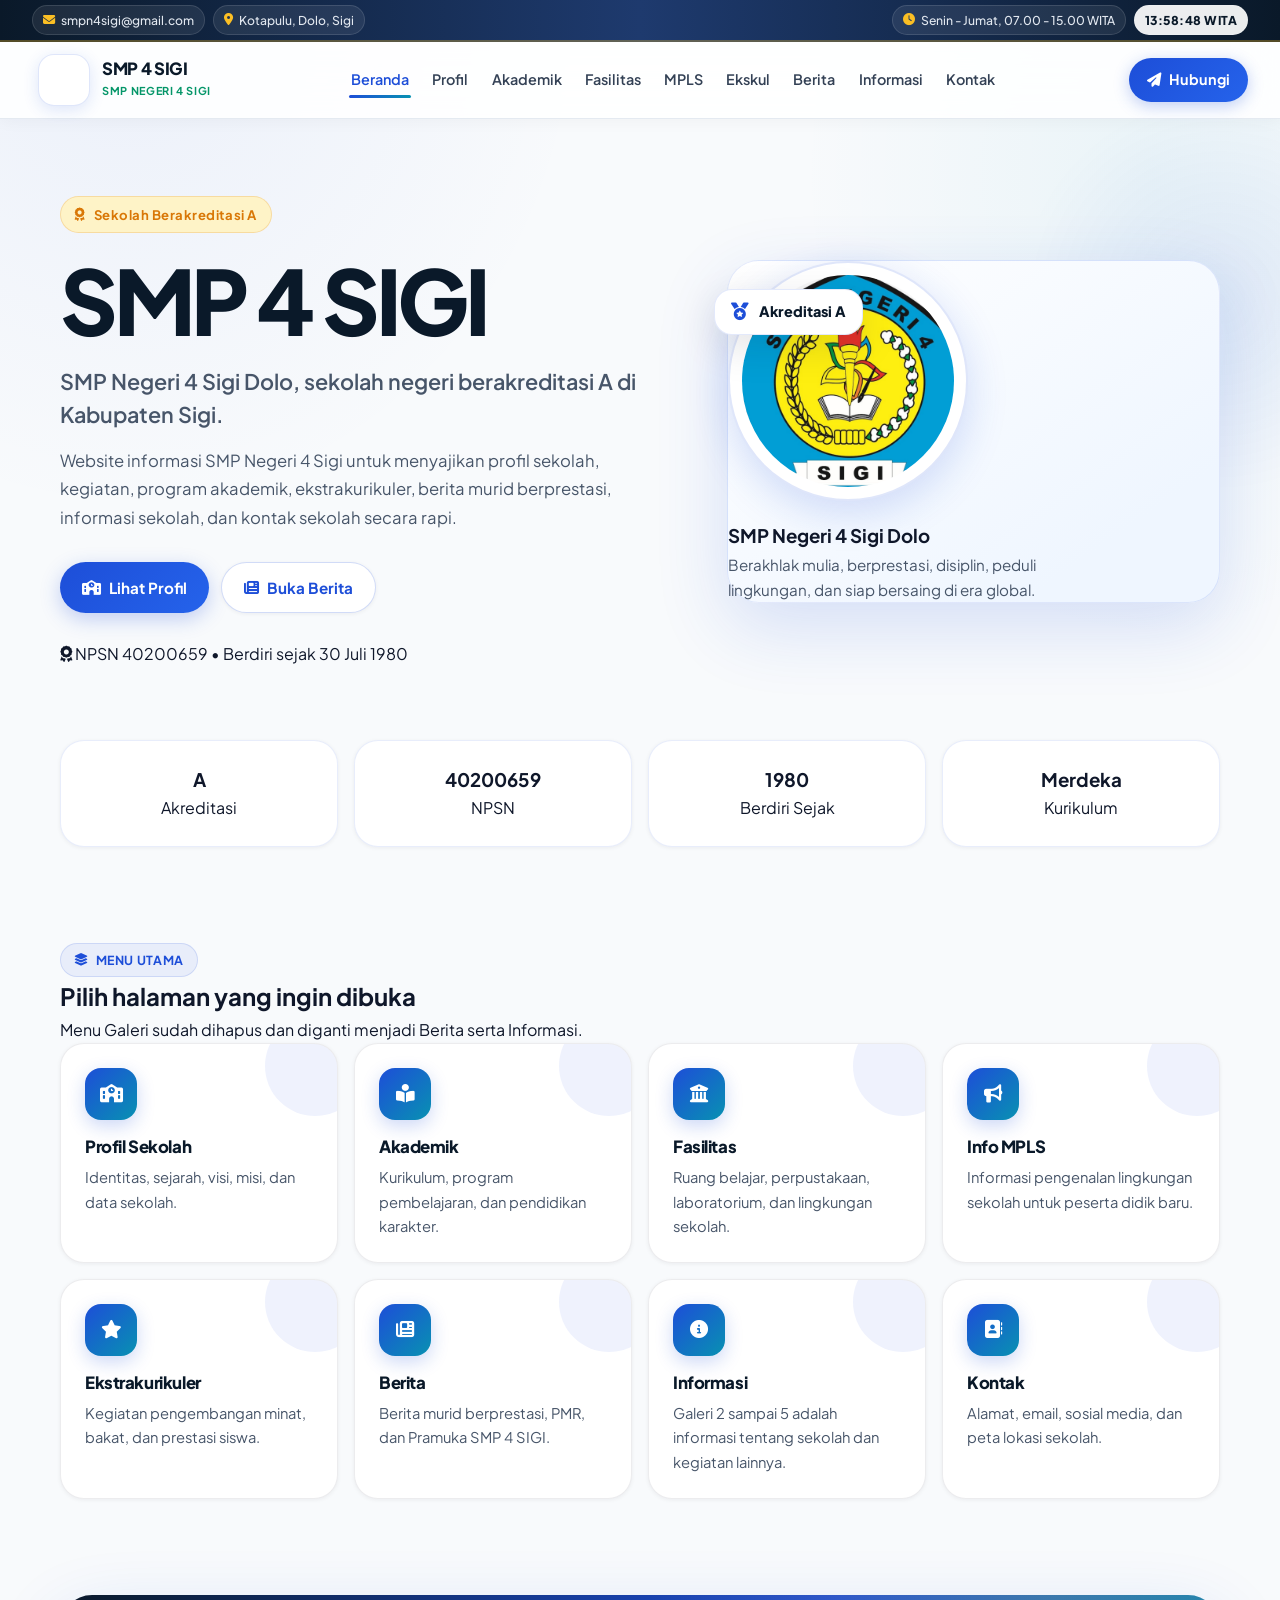
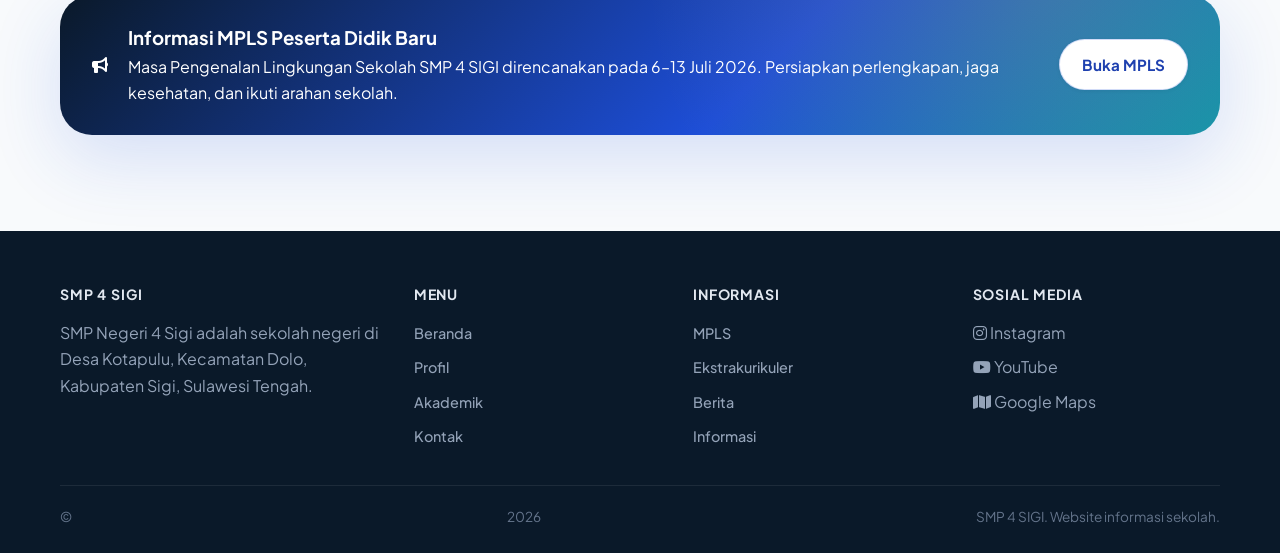
==== commit 5a238856: "Update index.html" ====
--- a/index.html
+++ b/index.html
@@ -1,172 +1,134 @@
 <!DOCTYPE html>
-<html lang="id" prefix="og: https://ogp.me/ns#">
+<html lang="id">
 <head>
   <meta charset="UTF-8">
   <meta name="viewport" content="width=device-width, initial-scale=1.0">
-  <title>SMP Negeri 4 Sigi | Sekolah Berakreditasi A – Kotapulu, Dolo, Sigi</title>
-
-  <!-- SEO Core -->
-  <meta name="description" content="Website resmi SMP Negeri 4 Sigi (SMPN 4 Sigi) – sekolah negeri berakreditasi A di Desa Kotapulu, Kecamatan Dolo, Kabupaten Sigi, Sulawesi Tengah. NPSN 40200659. Kurikulum Merdeka.">
-  <meta name="keywords" content="SMP Negeri 4 Sigi, SMPN 4 Sigi, SMP 4 Sigi, SMP Kotapulu, SMP Dolo Sigi, sekolah negeri sigi, NPSN 40200659">
-  <meta name="author" content="SMP Negeri 4 Sigi">
-  <meta name="robots" content="index, follow, max-snippet:-1, max-image-preview:large, max-video-preview:-1">
-  <meta name="language" content="id">
-  <meta name="geo.region" content="ID-ST">
-  <meta name="geo.placename" content="Kotapulu, Dolo, Sigi, Sulawesi Tengah">
-  <meta name="theme-color" content="#1e40af" media="(prefers-color-scheme: light)">
-  <meta name="theme-color" content="#0f172a" media="(prefers-color-scheme: dark)">
-
-  <!-- Canonical & Sitemap -->
+  <title>SMP 4 SIGI | SMP Negeri 4 Sigi Dolo Kabupaten Sigi</title>
+
+  <meta name="description" content="SMP 4 SIGI atau SMP Negeri 4 Sigi adalah sekolah negeri berakreditasi A di Desa Kotapulu, Kecamatan Dolo, Kabupaten Sigi, Sulawesi Tengah.">
+  <meta name="keywords" content="SMP 4 SIGI, SMP Negeri 4 Sigi, SMPN 4 Sigi, SMP 4 Sigi, SMPN Dolo, SMP Kotapulu, SMP Negeri di Kabupaten Sigi">
+  <meta name="author" content="SMP 4 SIGI">
+  <meta name="robots" content="index, follow">
+  <meta name="language" content="Indonesian">
+  <meta name="theme-color" content="#1e40af">
+
   <link rel="canonical" href="https://smpnegeri4sigi.my.id/">
   <link rel="sitemap" type="application/xml" title="Sitemap" href="https://smpnegeri4sigi.my.id/sitemap.xml">
 
-  <!-- Icons -->
   <link rel="icon" href="smpn4sigi.WebP" type="image/webp">
   <link rel="shortcut icon" href="smpn4sigi.WebP" type="image/webp">
   <link rel="apple-touch-icon" href="smpn4sigi.WebP">
 
-  <!-- Open Graph -->
+  <meta property="og:title" content="SMP 4 SIGI | SMP Negeri 4 Sigi">
+  <meta property="og:description" content="Website informasi SMP Negeri 4 Sigi.">
+  <meta property="og:image" content="https://smpnegeri4sigi.my.id/smpn4sigi.WebP">
+  <meta property="og:image:secure_url" content="https://smpnegeri4sigi.my.id/smpn4sigi.WebP">
+  <meta property="og:url" content="https://smpnegeri4sigi.my.id/">
   <meta property="og:type" content="website">
-  <meta property="og:url" content="https://smpnegeri4sigi.my.id/">
-  <meta property="og:title" content="SMP Negeri 4 Sigi – Sekolah Berakreditasi A, Kotapulu Dolo">
-  <meta property="og:description" content="Website resmi SMP Negeri 4 Sigi – sekolah negeri berakreditasi A di Kabupaten Sigi, Sulawesi Tengah. Kurikulum Merdeka, NPSN 40200659.">
-  <meta property="og:image" content="https://smpnegeri4sigi.my.id/smpn4sigi.WebP">
-  <meta property="og:image:width" content="1200">
-  <meta property="og:image:height" content="630">
-  <meta property="og:image:alt" content="Logo SMP Negeri 4 Sigi">
   <meta property="og:locale" content="id_ID">
-  <meta property="og:site_name" content="SMP Negeri 4 Sigi">
-
-  <!-- Twitter Card -->
+  <meta property="og:site_name" content="SMP 4 SIGI">
+
   <meta name="twitter:card" content="summary_large_image">
-  <meta name="twitter:title" content="SMP Negeri 4 Sigi – Sekolah Berakreditasi A">
-  <meta name="twitter:description" content="Website resmi SMP Negeri 4 Sigi, Kotapulu, Dolo, Sigi, Sulawesi Tengah.">
+  <meta name="twitter:title" content="SMP 4 SIGI | SMP Negeri 4 Sigi">
+  <meta name="twitter:description" content="Website informasi SMP Negeri 4 Sigi.">
   <meta name="twitter:image" content="https://smpnegeri4sigi.my.id/smpn4sigi.WebP">
 
-  <!-- Structured Data: EducationalOrganization -->
   <script type="application/ld+json">
   {
     "@context": "https://schema.org",
     "@type": "EducationalOrganization",
-    "name": "SMP Negeri 4 Sigi",
-    "alternateName": ["SMP 4 SIGI", "SMPN 4 Sigi", "SMPN Dolo"],
+    "name": "SMP 4 SIGI",
+    "alternateName": [
+      "SMP Negeri 4 Sigi",
+      "SMP 4 Sigi",
+      "SMPN 4 Sigi",
+      "SMPN Dolo"
+    ],
     "url": "https://smpnegeri4sigi.my.id/",
-    "logo": {
-      "@type": "ImageObject",
-      "url": "https://smpnegeri4sigi.my.id/smpn4sigi.WebP"
+    "logo": "https://smpnegeri4sigi.my.id/smpn4sigi.WebP",
+    "image": "https://smpnegeri4sigi.my.id/smpn4sigi.WebP",
+    "description": "SMP 4 SIGI atau SMP Negeri 4 Sigi adalah sekolah negeri berakreditasi A di Desa Kotapulu, Kecamatan Dolo, Kabupaten Sigi, Sulawesi Tengah.",
+    "foundingDate": "1980-07-30",
+    "identifier": {
+      "@type": "PropertyValue",
+      "name": "NPSN",
+      "value": "40200659"
     },
-    "image": "https://smpnegeri4sigi.my.id/smpn4sigi.WebP",
-    "description": "SMP Negeri 4 Sigi adalah sekolah menengah pertama negeri berakreditasi A di Desa Kotapulu, Kecamatan Dolo, Kabupaten Sigi, Sulawesi Tengah.",
-    "foundingDate": "1980-07-30",
-    "identifier": { "@type": "PropertyValue", "name": "NPSN", "value": "40200659" },
     "address": {
       "@type": "PostalAddress",
       "streetAddress": "Jalan Poros Palu-Kulawi KM. 13",
       "addressLocality": "Kotapulu",
       "addressRegion": "Sulawesi Tengah",
-      "postalCode": "94364",
       "addressCountry": "ID"
-    },
-    "contactPoint": {
-      "@type": "ContactPoint",
-      "email": "smpn4sigi@gmail.com",
-      "contactType": "customer support"
     },
     "sameAs": [
       "https://www.instagram.com/spen4_sigi/",
-      "https://www.youtube.com/@smpnegeri4sigi798"
-    ],
-    "hasCredential": {
-      "@type": "EducationalOccupationalCredential",
-      "credentialCategory": "Akreditasi A"
-    }
+      "https://www.youtube.com/@smpnegeri4sigi798",
+      "https://www.google.com/maps/search/?api=1&query=SMP%204%20SIGI%20Kotapulu%20Dolo%20Sigi"
+    ]
   }
   </script>
 
-  <!-- Structured Data: WebSite with SearchAction -->
   <script type="application/ld+json">
   {
     "@context": "https://schema.org",
     "@type": "WebSite",
-    "name": "SMP Negeri 4 Sigi",
-    "url": "https://smpnegeri4sigi.my.id/",
-    "inLanguage": "id-ID",
-    "potentialAction": {
-      "@type": "SearchAction",
-      "target": "https://smpnegeri4sigi.my.id/?q={search_term_string}",
-      "query-input": "required name=search_term_string"
-    }
+    "name": "SMP 4 SIGI",
+    "alternateName": "SMP Negeri 4 Sigi",
+    "url": "https://smpnegeri4sigi.my.id/"
   }
   </script>
 
-  <!-- Breadcrumb Structured Data -->
-  <script type="application/ld+json">
-  {
-    "@context": "https://schema.org",
-    "@type": "BreadcrumbList",
-    "itemListElement": [
-      { "@type": "ListItem", "position": 1, "name": "Beranda", "item": "https://smpnegeri4sigi.my.id/" }
-    ]
-  }
-  </script>
-
-  <!-- Performance: Preconnect & Preload -->
   <link rel="preconnect" href="https://fonts.googleapis.com">
   <link rel="preconnect" href="https://fonts.gstatic.com" crossorigin>
-  <link rel="preconnect" href="https://cdnjs.cloudflare.com">
-  <link rel="dns-prefetch" href="https://www.google.com">
-
-  <!-- Fonts: swap for performance -->
-  <link href="https://fonts.googleapis.com/css2?family=Plus+Jakarta+Sans:ital,wght@0,400;0,500;0,600;0,700;0,800;0,900;1,400&family=Inter:wght@400;500;600;700&display=swap" rel="stylesheet">
-  <link rel="stylesheet" href="https://cdnjs.cloudflare.com/ajax/libs/font-awesome/6.5.2/css/all.min.css" media="print" onload="this.media='all'">
-  <noscript><link rel="stylesheet" href="https://cdnjs.cloudflare.com/ajax/libs/font-awesome/6.5.2/css/all.min.css"></noscript>
+  <link href="https://fonts.googleapis.com/css2?family=Plus+Jakarta+Sans:wght@500;600;700;800;900&family=Manrope:wght@400;500;600;700;800&display=swap" rel="stylesheet">
+  <link rel="stylesheet" href="https://cdnjs.cloudflare.com/ajax/libs/font-awesome/6.5.2/css/all.min.css">
   <link rel="stylesheet" href="style.css">
 </head>
 
 <body>
-  <!-- Skip to content for accessibility -->
-  <a class="skip-link" href="#main-content">Langsung ke konten utama</a>
-
-  <!-- Top Bar -->
-  <div class="topbar" role="banner" aria-label="Informasi kontak sekolah">
+  <div class="topbar">
     <div class="wide-container topbar-inner">
       <div class="topbar-group">
-        <a class="topbar-pill" href="mailto:smpn4sigi@gmail.com" aria-label="Email sekolah">
-          <i class="fa-solid fa-envelope" aria-hidden="true"></i>
+        <a class="topbar-pill" href="mailto:smpn4sigi@gmail.com">
+          <i class="fa-solid fa-envelope"></i>
           <span>smpn4sigi@gmail.com</span>
         </a>
-        <a class="topbar-pill" href="https://www.google.com/maps/search/?api=1&query=SMP+Negeri+4+Sigi+Kotapulu+Dolo+Sigi" rel="noopener noreferrer" target="_blank" aria-label="Lihat lokasi di Google Maps">
-          <i class="fa-solid fa-location-dot" aria-hidden="true"></i>
+
+        <a class="topbar-pill" href="https://www.google.com/maps/search/?api=1&amp;query=SMP%204%20SIGI%20Kotapulu%20Dolo%20Sigi" rel="noopener" target="_blank">
+          <i class="fa-solid fa-location-dot"></i>
           <span>Kotapulu, Dolo, Sigi</span>
         </a>
       </div>
+
       <div class="topbar-group">
-        <span class="topbar-pill" aria-label="Jam operasional sekolah">
-          <i class="fa-solid fa-clock" aria-hidden="true"></i>
-          <span>Senin – Jumat, 07.00 – 15.00 WITA</span>
+        <span class="topbar-pill">
+          <i class="fa-solid fa-clock"></i>
+          <span>Senin - Jumat, 07.00 - 15.00 WITA</span>
         </span>
-        <span class="topbar-pill topbar-clock" id="liveClock" aria-live="off" aria-atomic="true">--:-- WITA</span>
+
+        <span class="topbar-pill topbar-clock" id="liveClock">--:-- WITA</span>
       </div>
     </div>
   </div>
 
-  <!-- Header -->
-  <header class="site-header" id="siteHeader" role="banner">
+  <header class="site-header" id="siteHeader">
     <div class="wide-container navbar">
-      <button aria-label="Ke halaman beranda" class="brand" data-page="beranda" type="button">
-        <span class="brand-logo brand-logo-video" aria-hidden="true">
-          <video autoplay muted loop playsinline preload="none" aria-hidden="true">
+      <button aria-label="Buka Beranda" class="brand" data-page="beranda" type="button">
+        <span class="brand-logo brand-logo-video">
+          <video autoplay muted loop playsinline preload="metadata" aria-label="Animasi logo SMP 4 SIGI">
             <source src="776464.mp4" type="video/mp4">
-            <img alt="" src="smpn4sigi.WebP" loading="lazy">
+            <img alt="Logo SMP 4 SIGI" src="smpn4sigi.WebP">
           </video>
         </span>
+
         <span>
           <span class="brand-title">SMP 4 SIGI</span>
           <span class="brand-subtitle">SMP Negeri 4 Sigi</span>
         </span>
       </button>
 
-      <nav aria-label="Navigasi utama" class="nav-links" role="navigation">
+      <nav aria-label="Navigasi utama" class="nav-links">
         <button class="nav-link active" data-page="beranda" type="button">Beranda</button>
         <button class="nav-link" data-page="profil" type="button">Profil</button>
         <button class="nav-link" data-page="akademik" type="button">Akademik</button>
@@ -178,209 +140,206 @@
         <button class="nav-link" data-page="kontak" type="button">Kontak</button>
       </nav>
 
-      <button class="nav-cta" data-page="kontak" type="button" aria-label="Hubungi sekolah">
-        <i class="fa-solid fa-paper-plane" aria-hidden="true"></i>
-        Hubungi Kami
+      <button class="nav-cta" data-page="kontak" type="button">
+        <i class="fa-solid fa-paper-plane"></i>
+        Hubungi
       </button>
 
-      <button aria-label="Buka menu navigasi" aria-expanded="false" aria-controls="mobileMenu" class="menu-toggle" id="menuToggle" type="button">
-        <i class="fa-solid fa-bars" aria-hidden="true"></i>
+      <button aria-label="Buka menu" class="menu-toggle" id="menuToggle" type="button">
+        <i class="fa-solid fa-bars"></i>
       </button>
     </div>
   </header>
 
-  <!-- Mobile Menu -->
-  <nav aria-label="Navigasi mobile" class="mobile-menu" id="mobileMenu" role="navigation" aria-hidden="true">
-    <button class="nav-link active" data-page="beranda" type="button"><i class="fa-solid fa-house" aria-hidden="true"></i> Beranda</button>
-    <button class="nav-link" data-page="profil" type="button"><i class="fa-solid fa-school" aria-hidden="true"></i> Profil</button>
-    <button class="nav-link" data-page="akademik" type="button"><i class="fa-solid fa-book-open" aria-hidden="true"></i> Akademik</button>
-    <button class="nav-link" data-page="fasilitas" type="button"><i class="fa-solid fa-building" aria-hidden="true"></i> Fasilitas</button>
-    <button class="nav-link" data-page="mpls" type="button"><i class="fa-solid fa-bullhorn" aria-hidden="true"></i> MPLS</button>
-    <button class="nav-link" data-page="ekskul" type="button"><i class="fa-solid fa-star" aria-hidden="true"></i> Ekskul</button>
-    <button class="nav-link" data-page="berita" type="button"><i class="fa-solid fa-newspaper" aria-hidden="true"></i> Berita</button>
-    <button class="nav-link" data-page="informasi" type="button"><i class="fa-solid fa-circle-info" aria-hidden="true"></i> Informasi</button>
-    <button class="nav-link" data-page="kontak" type="button"><i class="fa-solid fa-phone" aria-hidden="true"></i> Kontak</button>
+  <nav aria-label="Navigasi mobile" class="mobile-menu" id="mobileMenu">
+    <button class="nav-link active" data-page="beranda" type="button"><i class="fa-solid fa-house"></i> Beranda</button>
+    <button class="nav-link" data-page="profil" type="button"><i class="fa-solid fa-school"></i> Profil</button>
+    <button class="nav-link" data-page="akademik" type="button"><i class="fa-solid fa-book-open"></i> Akademik</button>
+    <button class="nav-link" data-page="fasilitas" type="button"><i class="fa-solid fa-building"></i> Fasilitas</button>
+    <button class="nav-link" data-page="mpls" type="button"><i class="fa-solid fa-bullhorn"></i> MPLS</button>
+    <button class="nav-link" data-page="ekskul" type="button"><i class="fa-solid fa-star"></i> Ekskul</button>
+    <button class="nav-link" data-page="berita" type="button"><i class="fa-solid fa-newspaper"></i> Berita</button>
+    <button class="nav-link" data-page="informasi" type="button"><i class="fa-solid fa-circle-info"></i> Informasi</button>
+    <button class="nav-link" data-page="kontak" type="button"><i class="fa-solid fa-phone"></i> Kontak</button>
   </nav>
 
-  <main id="main-content">
-
-    <!-- ======== BERANDA ======== -->
-    <section class="page is-active" data-title="Beranda – SMP Negeri 4 Sigi" id="beranda" aria-label="Halaman Beranda">
-
+  <main>
+    <section class="page is-active" data-title="Beranda" id="beranda">
       <div class="home-hero">
         <div class="container hero-grid">
-          <div class="hero-text">
+          <div>
             <div class="hero-kicker">
-              <i class="fa-solid fa-award" aria-hidden="true"></i>
+              <i class="fa-solid fa-award"></i>
               Sekolah Berakreditasi A
             </div>
 
-            <h1 class="hero-title">SMP <span class="text-accent">Negeri</span><br>4 Sigi</h1>
-
-            <p class="hero-subtitle">
-              Sekolah negeri berakreditasi <strong>A</strong> di Kabupaten Sigi, Sulawesi Tengah.
-            </p>
+            <h1 class="hero-title">SMP 4 SIGI</h1>
+
+            <h2 class="hero-subtitle">
+              SMP Negeri 4 Sigi Dolo, sekolah negeri berakreditasi A di Kabupaten Sigi.
+            </h2>
 
             <p class="hero-desc">
-              Website informasi SMP Negeri 4 Sigi menyajikan profil, program akademik, ekstrakurikuler, berita prestasi, MPLS, fasilitas, dan kontak sekolah.
+              Website informasi SMP Negeri 4 Sigi untuk menyajikan profil sekolah, kegiatan, program akademik, ekstrakurikuler, berita murid berprestasi, informasi sekolah, dan kontak sekolah secara rapi.
             </p>
 
             <div class="hero-actions">
               <button class="btn btn-primary" data-page="profil" type="button">
-                <i class="fa-solid fa-school" aria-hidden="true"></i>
-                Profil Sekolah
+                <i class="fa-solid fa-school"></i>
+                Lihat Profil
               </button>
+
               <button class="btn btn-outline" data-page="berita" type="button">
-                <i class="fa-solid fa-newspaper" aria-hidden="true"></i>
-                Berita Terkini
+                <i class="fa-solid fa-newspaper"></i>
+                Buka Berita
               </button>
             </div>
 
-            <p class="hero-meta">
-              <span><i class="fa-solid fa-hashtag" aria-hidden="true"></i> NPSN 40200659</span>
-              <span><i class="fa-solid fa-calendar" aria-hidden="true"></i> Berdiri 30 Juli 1980</span>
+            <p class="hero-note">
+              <i class="fa-solid fa-award"></i>
+              NPSN 40200659 • Berdiri sejak 30 Juli 1980
             </p>
           </div>
 
-          <div aria-label="Kartu profil SMP Negeri 4 Sigi" class="hero-card" role="img">
-            <div class="hero-card-inner">
-              <img alt="Logo SMP Negeri 4 Sigi" src="smpn4sigi.WebP" onerror="fallbackImage(this,'SMP 4 SIGI')" width="240" height="240" loading="eager" fetchpriority="high">
-              <div class="hero-floating" role="note">
-                <i class="fa-solid fa-medal" aria-hidden="true"></i>
-                <span>Akreditasi A</span>
-              </div>
-              <div class="hero-card-content">
-                <h2>SMP Negeri 4 Sigi</h2>
-                <p>Berakhlak mulia, berprestasi, disiplin, peduli lingkungan, dan siap bersaing di era global.</p>
-              </div>
-            </div>
-          </div>
-        </div>
-      </div>
-
-      <!-- Stats -->
+          <div aria-label="Kartu profil SMP 4 SIGI" class="hero-card">
+            <img alt="Logo dan identitas SMP 4 SIGI" onerror="fallbackImage(this, 'SMP 4 SIGI')" src="smpn4sigi.WebP">
+
+            <div class="hero-floating">
+              <i class="fa-solid fa-medal"></i>
+              <span>Akreditasi A</span>
+            </div>
+
+            <div class="hero-card-content">
+              <h3>SMP Negeri 4 Sigi Dolo</h3>
+              <p>Berakhlak mulia, berprestasi, disiplin, peduli lingkungan, dan siap bersaing di era global.</p>
+            </div>
+          </div>
+        </div>
+      </div>
+
       <div class="container">
-        <div class="stats-grid reveal" role="list" aria-label="Statistik sekolah">
-          <div class="stat-card" role="listitem">
-            <p class="stat-value" aria-label="Akreditasi A">A</p>
-            <p class="stat-label">Akreditasi</p>
-          </div>
-          <div class="stat-card" role="listitem">
-            <p class="stat-value" aria-label="NPSN 40200659">40200659</p>
-            <p class="stat-label">NPSN</p>
-          </div>
-          <div class="stat-card" role="listitem">
-            <p class="stat-value" aria-label="Berdiri sejak 1980">1980</p>
-            <p class="stat-label">Berdiri Sejak</p>
-          </div>
-          <div class="stat-card" role="listitem">
-            <p class="stat-value">Merdeka</p>
-            <p class="stat-label">Kurikulum</p>
-          </div>
-        </div>
-      </div>
-
-      <!-- Quick Menu -->
-      <section class="section" aria-labelledby="menu-utama-heading">
+        <div class="stats-grid reveal">
+          <div class="stat-card">
+            <h3>A</h3>
+            <p>Akreditasi</p>
+          </div>
+
+          <div class="stat-card">
+            <h3>40200659</h3>
+            <p>NPSN</p>
+          </div>
+
+          <div class="stat-card">
+            <h3>1980</h3>
+            <p>Berdiri Sejak</p>
+          </div>
+
+          <div class="stat-card">
+            <h3>Merdeka</h3>
+            <p>Kurikulum</p>
+          </div>
+        </div>
+      </div>
+
+      <section class="section">
         <div class="container">
-          <div class="section-header reveal">
-            <span class="eyebrow">
-              <i class="fa-solid fa-layer-group" aria-hidden="true"></i>
+          <div class="section-title reveal">
+            <span class="eyebrow">
+              <i class="fa-solid fa-layer-group"></i>
               Menu Utama
             </span>
-            <h2 id="menu-utama-heading">Jelajahi Informasi Sekolah</h2>
-            <p>Akses cepat ke seluruh halaman informasi SMP Negeri 4 Sigi.</p>
-          </div>
-
-          <nav class="quick-pages" aria-label="Menu halaman utama">
-            <button class="card quick-card reveal" data-page="profil" type="button" aria-label="Buka halaman Profil Sekolah">
-              <div class="icon-box" aria-hidden="true"><i class="fa-solid fa-school"></i></div>
+
+            <h2>Pilih halaman yang ingin dibuka</h2>
+            <p>Menu Galeri sudah dihapus dan diganti menjadi Berita serta Informasi.</p>
+          </div>
+
+          <div class="quick-pages">
+            <button class="card quick-card reveal" data-page="profil" type="button">
+              <div class="icon-box"><i class="fa-solid fa-school"></i></div>
               <h3>Profil Sekolah</h3>
               <p>Identitas, sejarah, visi, misi, dan data sekolah.</p>
-              <span class="card-arrow" aria-hidden="true"><i class="fa-solid fa-arrow-right"></i></span>
             </button>
-            <button class="card quick-card reveal" data-page="akademik" type="button" aria-label="Buka halaman Akademik">
-              <div class="icon-box" aria-hidden="true"><i class="fa-solid fa-book-open-reader"></i></div>
+
+            <button class="card quick-card reveal" data-page="akademik" type="button">
+              <div class="icon-box"><i class="fa-solid fa-book-open-reader"></i></div>
               <h3>Akademik</h3>
-              <p>Kurikulum Merdeka, program pembelajaran, dan pendidikan karakter.</p>
-              <span class="card-arrow" aria-hidden="true"><i class="fa-solid fa-arrow-right"></i></span>
+              <p>Kurikulum, program pembelajaran, dan pendidikan karakter.</p>
             </button>
-            <button class="card quick-card reveal" data-page="fasilitas" type="button" aria-label="Buka halaman Fasilitas">
-              <div class="icon-box" aria-hidden="true"><i class="fa-solid fa-building-columns"></i></div>
+
+            <button class="card quick-card reveal" data-page="fasilitas" type="button">
+              <div class="icon-box"><i class="fa-solid fa-building-columns"></i></div>
               <h3>Fasilitas</h3>
-              <p>Ruang belajar, perpustakaan, laboratorium, dan sarana pendukung.</p>
-              <span class="card-arrow" aria-hidden="true"><i class="fa-solid fa-arrow-right"></i></span>
+              <p>Ruang belajar, perpustakaan, laboratorium, dan lingkungan sekolah.</p>
             </button>
-            <button class="card quick-card reveal" data-page="mpls" type="button" aria-label="Buka halaman Info MPLS">
-              <div class="icon-box" aria-hidden="true"><i class="fa-solid fa-bullhorn"></i></div>
+
+            <button class="card quick-card reveal" data-page="mpls" type="button">
+              <div class="icon-box"><i class="fa-solid fa-bullhorn"></i></div>
               <h3>Info MPLS</h3>
-              <p>Pengenalan lingkungan sekolah untuk peserta didik baru 2026/2027.</p>
-              <span class="card-arrow" aria-hidden="true"><i class="fa-solid fa-arrow-right"></i></span>
+              <p>Informasi pengenalan lingkungan sekolah untuk peserta didik baru.</p>
             </button>
-            <button class="card quick-card reveal" data-page="ekskul" type="button" aria-label="Buka halaman Ekstrakurikuler">
-              <div class="icon-box" aria-hidden="true"><i class="fa-solid fa-star"></i></div>
+
+            <button class="card quick-card reveal" data-page="ekskul" type="button">
+              <div class="icon-box"><i class="fa-solid fa-star"></i></div>
               <h3>Ekstrakurikuler</h3>
-              <p>Pramuka, PMR, OSIS, bela diri, olahraga, dan pengembangan bakat.</p>
-              <span class="card-arrow" aria-hidden="true"><i class="fa-solid fa-arrow-right"></i></span>
+              <p>Kegiatan pengembangan minat, bakat, dan prestasi siswa.</p>
             </button>
-            <button class="card quick-card reveal" data-page="berita" type="button" aria-label="Buka halaman Berita">
-              <div class="icon-box" aria-hidden="true"><i class="fa-solid fa-newspaper"></i></div>
+
+            <button class="card quick-card reveal" data-page="berita" type="button">
+              <div class="icon-box"><i class="fa-solid fa-newspaper"></i></div>
               <h3>Berita</h3>
-              <p>Berita prestasi siswa, PMR, Pramuka, dan kegiatan unggulan sekolah.</p>
-              <span class="card-arrow" aria-hidden="true"><i class="fa-solid fa-arrow-right"></i></span>
+              <p>Berita murid berprestasi, PMR, dan Pramuka SMP 4 SIGI.</p>
             </button>
-            <button class="card quick-card reveal" data-page="informasi" type="button" aria-label="Buka halaman Informasi">
-              <div class="icon-box" aria-hidden="true"><i class="fa-solid fa-circle-info"></i></div>
+
+            <button class="card quick-card reveal" data-page="informasi" type="button">
+              <div class="icon-box"><i class="fa-solid fa-circle-info"></i></div>
               <h3>Informasi</h3>
-              <p>Galeri foto dan video dokumentasi kegiatan sekolah.</p>
-              <span class="card-arrow" aria-hidden="true"><i class="fa-solid fa-arrow-right"></i></span>
+              <p>Galeri 2 sampai 5 adalah informasi tentang sekolah dan kegiatan lainnya.</p>
             </button>
-            <button class="card quick-card reveal" data-page="kontak" type="button" aria-label="Buka halaman Kontak">
-              <div class="icon-box" aria-hidden="true"><i class="fa-solid fa-address-book"></i></div>
+
+            <button class="card quick-card reveal" data-page="kontak" type="button">
+              <div class="icon-box"><i class="fa-solid fa-address-book"></i></div>
               <h3>Kontak</h3>
-              <p>Alamat, email, media sosial, dan peta lokasi sekolah.</p>
-              <span class="card-arrow" aria-hidden="true"><i class="fa-solid fa-arrow-right"></i></span>
+              <p>Alamat, email, sosial media, dan peta lokasi sekolah.</p>
             </button>
-          </nav>
+          </div>
         </div>
       </section>
 
-      <!-- MPLS Info Banner -->
-      <section class="section section-tight" aria-label="Pengumuman MPLS">
+      <section class="section" style="padding-top:0">
         <div class="container">
-          <div class="info-strip reveal" role="complementary" aria-label="Informasi MPLS Peserta Didik Baru">
-            <div class="info-strip-icon" aria-hidden="true">
-              <i class="fa-solid fa-bullhorn"></i>
-            </div>
-            <div class="info-strip-body">
-              <h2>Informasi MPLS Peserta Didik Baru 2026/2027</h2>
-              <p>Masa Pengenalan Lingkungan Sekolah SMP Negeri 4 Sigi direncanakan pada <strong>6–13 Juli 2026</strong>. Persiapkan perlengkapan, jaga kesehatan, dan ikuti arahan sekolah.</p>
-            </div>
-            <button class="btn btn-white" data-page="mpls" type="button">
-              Info Lengkap MPLS
-              <i class="fa-solid fa-arrow-right" aria-hidden="true"></i>
+          <div class="info-strip reveal">
+            <i class="fa-solid fa-bullhorn"></i>
+
+            <div>
+              <h3>Informasi MPLS Peserta Didik Baru</h3>
+              <p>Masa Pengenalan Lingkungan Sekolah SMP 4 SIGI direncanakan pada 6–13 Juli 2026. Persiapkan perlengkapan, jaga kesehatan, dan ikuti arahan sekolah.</p>
+            </div>
+
+            <button class="btn btn-outline" data-page="mpls" style="background:#fff;color:#1e40af" type="button">
+              Buka MPLS
             </button>
           </div>
         </div>
       </section>
-
     </section>
 
-    <!-- ======== PROFIL ======== -->
-    <section class="page" data-title="Profil Sekolah – SMP Negeri 4 Sigi" id="profil" aria-label="Profil Sekolah">
+    <section class="page" data-title="Profil Sekolah" id="profil">
       <div class="page-hero">
         <div class="container page-hero-content">
           <div>
-            <nav class="breadcrumb" aria-label="Breadcrumb">
-              <button data-page="beranda" type="button" aria-label="Ke beranda"><i class="fa-solid fa-house" aria-hidden="true"></i> Beranda</button>
-              <i class="fa-solid fa-chevron-right" aria-hidden="true"></i>
-              <span aria-current="page">Profil</span>
-            </nav>
+            <div class="breadcrumb">
+              <i class="fa-solid fa-house"></i>
+              Beranda
+              <i class="fa-solid fa-chevron-right"></i>
+              Profil
+            </div>
+
             <h1>Profil Sekolah</h1>
-            <p>Informasi lengkap identitas, sejarah, visi, misi, dan komitmen SMP Negeri 4 Sigi.</p>
-          </div>
-          <div class="hero-badge-card" aria-hidden="true">
-            <img alt="Logo SMP Negeri 4 Sigi" src="smpn4sigi.WebP" onerror="fallbackImage(this,'SMP 4 SIGI')" width="105" height="105" loading="lazy">
+            <p>Informasi identitas, sejarah singkat, visi, misi, dan komitmen SMP Negeri 4 Sigi.</p>
+          </div>
+
+          <div class="hero-badge-card">
+            <img alt="Logo SMP 4 SIGI" onerror="fallbackImage(this, 'SMP 4 SIGI')" src="smpn4sigi.WebP">
             <strong>SMP Negeri 4 Sigi</strong>
             <span>Desa Kotapulu, Kecamatan Dolo</span>
           </div>
@@ -390,34 +349,48 @@
       <div class="section">
         <div class="container grid-2">
           <div class="card reveal">
-            <span class="eyebrow"><i class="fa-solid fa-circle-info" aria-hidden="true"></i> Identitas Sekolah</span>
-            <h2 class="card-heading">Data Sekolah</h2>
+            <span class="eyebrow">
+              <i class="fa-solid fa-circle-info"></i>
+              Identitas
+            </span>
+
+            <h3 style="font-size:2rem;margin:14px 0 16px">Data Sekolah</h3>
+
             <table class="data-table">
-              <caption class="sr-only">Data identitas SMP Negeri 4 Sigi</caption>
-              <tbody>
-                <tr><th scope="row">Nama Resmi</th><td>SMP Negeri 4 Sigi</td></tr>
-                <tr><th scope="row">Nama Populer</th><td>SMP 4 SIGI</td></tr>
-                <tr><th scope="row">NPSN</th><td>40200659</td></tr>
-                <tr><th scope="row">Status</th><td>Negeri</td></tr>
-                <tr><th scope="row">Akreditasi</th><td><strong>A</strong></td></tr>
-                <tr><th scope="row">Kurikulum</th><td>Kurikulum Merdeka</td></tr>
-                <tr><th scope="row">Kepala Sekolah</th><td>Mariati</td></tr>
-                <tr><th scope="row">Tanggal Berdiri</th><td><time datetime="1980-07-30">30 Juli 1980</time></td></tr>
-                <tr><th scope="row">Alamat</th><td>Jalan Poros Palu-Kulawi KM. 13, Kotapulu, Dolo, Kabupaten Sigi</td></tr>
-              </tbody>
+              <tr><td>Nama Sekolah</td><td>SMP Negeri 4 Sigi</td></tr>
+              <tr><td>Nama Populer</td><td>SMP 4 SIGI</td></tr>
+              <tr><td>NPSN</td><td>40200659</td></tr>
+              <tr><td>Status</td><td>Negeri</td></tr>
+              <tr><td>Akreditasi</td><td>A</td></tr>
+              <tr><td>Kurikulum</td><td>Kurikulum Merdeka</td></tr>
+              <tr><td>Kepala Sekolah</td><td>Mariati</td></tr>
+              <tr><td>Tanggal Berdiri</td><td>30 Juli 1980</td></tr>
+              <tr><td>Alamat</td><td>Jalan Poros Palu-Kulawi KM. 13, Kotapulu, Dolo, Kabupaten Sigi</td></tr>
             </table>
           </div>
 
           <div class="card reveal">
-            <span class="eyebrow"><i class="fa-solid fa-landmark" aria-hidden="true"></i> Sejarah</span>
-            <h2 class="card-heading">Sejarah Singkat</h2>
-            <p>SMP Negeri 4 Sigi berdiri dan beroperasi sejak <time datetime="1980-07-30">30 Juli 1980</time>. Sekolah ini berlokasi di Jalan Poros Palu-Kulawi KM. 13, Desa Kotapulu, Kecamatan Dolo, Kabupaten Sigi, Sulawesi Tengah.</p>
-            <p style="margin-top:14px">Sebagai sekolah negeri, SMP Negeri 4 Sigi terus berupaya menghadirkan layanan pendidikan yang bermutu, nyaman, disiplin, dan berorientasi pada pengembangan potensi peserta didik.</p>
-            <div class="grid-2 grid-2-tight" style="margin-top:18px">
+            <span class="eyebrow">
+              <i class="fa-solid fa-landmark"></i>
+              Sejarah
+            </span>
+
+            <h3 style="font-size:2rem;margin:14px 0 16px">Sejarah Singkat</h3>
+
+            <p>
+              SMP Negeri 4 Sigi berdiri dan beroperasi sejak 30 Juli 1980. Sekolah ini berlokasi di Jalan Poros Palu-Kulawi KM. 13, Desa Kotapulu, Kecamatan Dolo, Kabupaten Sigi, Sulawesi Tengah.
+            </p>
+
+            <p style="margin-top:14px">
+              Sebagai sekolah negeri, SMP 4 SIGI terus berupaya menghadirkan layanan pendidikan yang bermutu, nyaman, disiplin, dan berorientasi pada pengembangan potensi peserta didik.
+            </p>
+
+            <div class="grid-2" style="margin-top:18px">
               <div class="soft-card">
                 <h3>Komitmen</h3>
                 <p>Pendidikan berkualitas dan berkarakter.</p>
               </div>
+
               <div class="soft-card">
                 <h3>Lingkungan</h3>
                 <p>Belajar nyaman, aktif, dan peduli lingkungan.</p>
@@ -429,20 +402,31 @@
         <div class="container" style="margin-top:24px">
           <div class="grid-2">
             <div class="card vision-card reveal">
-              <span class="eyebrow"><i class="fa-solid fa-eye" aria-hidden="true"></i> Visi</span>
-              <h2 class="card-heading">Visi Sekolah</h2>
-              <blockquote class="vision-quote">
-                "Terwujudnya peserta didik yang berakhlak mulia, berprestasi, disiplin, peduli lingkungan, dan mampu bersaing di era global."
-              </blockquote>
-            </div>
+              <span class="eyebrow">
+                <i class="fa-solid fa-eye"></i>
+                Visi
+              </span>
+
+              <h3 style="font-size:1.8rem;margin:14px 0 12px">Arah Sekolah</h3>
+
+              <p style="font-size:1.1rem;color:#1e40af;font-weight:900">
+                “Terwujudnya peserta didik yang berakhlak mulia, berprestasi, disiplin, peduli lingkungan, dan mampu bersaing di era global.”
+              </p>
+            </div>
+
             <div class="card reveal">
-              <span class="eyebrow"><i class="fa-solid fa-list-check" aria-hidden="true"></i> Misi</span>
-              <h2 class="card-heading">Misi Sekolah</h2>
+              <span class="eyebrow">
+                <i class="fa-solid fa-list-check"></i>
+                Misi
+              </span>
+
+              <h3 style="font-size:1.8rem;margin:14px 0 12px">Langkah Utama</h3>
+
               <ul class="list-check">
-                <li><i class="fa-solid fa-circle-check" aria-hidden="true"></i><span>Meningkatkan pembelajaran yang aktif, kreatif, dan menyenangkan.</span></li>
-                <li><i class="fa-solid fa-circle-check" aria-hidden="true"></i><span>Membentuk peserta didik yang disiplin, santun, dan bertanggung jawab.</span></li>
-                <li><i class="fa-solid fa-circle-check" aria-hidden="true"></i><span>Mendorong prestasi akademik dan non-akademik sesuai minat siswa.</span></li>
-                <li><i class="fa-solid fa-circle-check" aria-hidden="true"></i><span>Membiasakan kepedulian terhadap kebersihan dan lingkungan sekolah.</span></li>
+                <li><i class="fa-solid fa-circle-check"></i><span>Meningkatkan pembelajaran yang aktif, kreatif, dan menyenangkan.</span></li>
+                <li><i class="fa-solid fa-circle-check"></i><span>Membentuk peserta didik yang disiplin, santun, dan bertanggung jawab.</span></li>
+                <li><i class="fa-solid fa-circle-check"></i><span>Mendorong prestasi akademik dan non-akademik sesuai minat siswa.</span></li>
+                <li><i class="fa-solid fa-circle-check"></i><span>Membiasakan kepedulian terhadap kebersihan dan lingkungan sekolah.</span></li>
               </ul>
             </div>
           </div>
@@ -450,21 +434,23 @@
       </div>
     </section>
 
-    <!-- ======== AKADEMIK ======== -->
-    <section class="page" data-title="Akademik – SMP Negeri 4 Sigi" id="akademik" aria-label="Program Akademik">
+    <section class="page" data-title="Akademik" id="akademik">
       <div class="page-hero">
         <div class="container page-hero-content">
           <div>
-            <nav class="breadcrumb" aria-label="Breadcrumb">
-              <button data-page="beranda" type="button"><i class="fa-solid fa-house" aria-hidden="true"></i> Beranda</button>
-              <i class="fa-solid fa-chevron-right" aria-hidden="true"></i>
-              <span aria-current="page">Akademik</span>
-            </nav>
-            <h1>Program Akademik</h1>
-            <p>Kurikulum Merdeka, pembelajaran aktif, literasi digital, dan penguatan karakter peserta didik SMP Negeri 4 Sigi.</p>
-          </div>
-          <div class="hero-badge-card" aria-hidden="true">
-            <i class="fa-solid fa-book-open-reader" style="font-size:4rem;color:#fbbf24;margin-bottom:12px" aria-hidden="true"></i>
+            <div class="breadcrumb">
+              <i class="fa-solid fa-house"></i>
+              Beranda
+              <i class="fa-solid fa-chevron-right"></i>
+              Akademik
+            </div>
+
+            <h1>Akademik</h1>
+            <p>Program pembelajaran, kurikulum, literasi, dan penguatan karakter peserta didik SMP 4 SIGI.</p>
+          </div>
+
+          <div class="hero-badge-card">
+            <i class="fa-solid fa-book-open-reader" style="font-size:4rem;color:#fbbf24;margin-bottom:12px"></i>
             <strong>Kurikulum Merdeka</strong>
             <span>Pembelajaran aktif dan berkarakter</span>
           </div>
@@ -473,24 +459,31 @@
 
       <div class="section">
         <div class="container">
-          <div class="section-header reveal">
-            <span class="eyebrow"><i class="fa-solid fa-graduation-cap" aria-hidden="true"></i> Program Pembelajaran</span>
-            <h2>Pembelajaran yang Aktif dan Bermakna</h2>
+          <div class="section-title reveal">
+            <span class="eyebrow">
+              <i class="fa-solid fa-graduation-cap"></i>
+              Program Pembelajaran
+            </span>
+
+            <h2>Pembelajaran yang aktif dan bermakna</h2>
             <p>Fokus akademik diarahkan untuk meningkatkan pemahaman, keterampilan, karakter, serta kreativitas siswa.</p>
           </div>
+
           <div class="grid-3">
             <div class="card feature-card reveal">
-              <div class="icon-box" aria-hidden="true"><i class="fa-solid fa-book"></i></div>
+              <div class="icon-box"><i class="fa-solid fa-book"></i></div>
               <h3>Kurikulum Merdeka</h3>
               <p>Pembelajaran dirancang agar siswa lebih aktif, mandiri, dan mampu memahami materi melalui pengalaman belajar yang bermakna.</p>
             </div>
+
             <div class="card feature-card reveal">
-              <div class="icon-box" aria-hidden="true"><i class="fa-solid fa-user-shield"></i></div>
+              <div class="icon-box"><i class="fa-solid fa-user-shield"></i></div>
               <h3>Pendidikan Karakter</h3>
               <p>Pembiasaan disiplin, tanggung jawab, sopan santun, gotong royong, dan kepedulian sosial dalam kegiatan sekolah.</p>
             </div>
+
             <div class="card feature-card reveal">
-              <div class="icon-box" aria-hidden="true"><i class="fa-solid fa-laptop-code"></i></div>
+              <div class="icon-box"><i class="fa-solid fa-laptop-code"></i></div>
               <h3>Literasi Digital</h3>
               <p>Mendorong siswa memahami teknologi secara positif untuk belajar, mencari informasi, dan berkarya.</p>
             </div>
@@ -498,48 +491,64 @@
         </div>
       </div>
 
-      <div class="section section-tight">
+      <div class="section" style="padding-top:0">
         <div class="container grid-2">
           <div class="card reveal">
-            <span class="eyebrow"><i class="fa-solid fa-chart-line" aria-hidden="true"></i> Pilar Akademik</span>
-            <h2 class="card-heading">Fokus Pembelajaran</h2>
+            <span class="eyebrow">
+              <i class="fa-solid fa-chart-line"></i>
+              Fokus Akademik
+            </span>
+
+            <h3 style="font-size:2rem;margin:14px 0 16px">Pilar Pembelajaran</h3>
+
             <ul class="list-check">
-              <li><i class="fa-solid fa-circle-check" aria-hidden="true"></i><span>Pembelajaran berbasis proyek dan penguatan Profil Pelajar Pancasila.</span></li>
-              <li><i class="fa-solid fa-circle-check" aria-hidden="true"></i><span>Penguatan literasi, numerasi, dan kemampuan berpikir kritis.</span></li>
-              <li><i class="fa-solid fa-circle-check" aria-hidden="true"></i><span>Pembinaan siswa melalui kegiatan akademik dan non-akademik.</span></li>
-              <li><i class="fa-solid fa-circle-check" aria-hidden="true"></i><span>Evaluasi belajar yang mendorong perkembangan siswa secara bertahap.</span></li>
+              <li><i class="fa-solid fa-circle-check"></i><span>Pembelajaran berbasis proyek dan penguatan Profil Pelajar Pancasila.</span></li>
+              <li><i class="fa-solid fa-circle-check"></i><span>Penguatan literasi, numerasi, dan kemampuan berpikir kritis.</span></li>
+              <li><i class="fa-solid fa-circle-check"></i><span>Pembinaan siswa melalui kegiatan akademik dan non-akademik.</span></li>
+              <li><i class="fa-solid fa-circle-check"></i><span>Evaluasi belajar yang mendorong perkembangan siswa secara bertahap.</span></li>
             </ul>
           </div>
+
           <div class="card reveal">
-            <span class="eyebrow"><i class="fa-solid fa-trophy" aria-hidden="true"></i> Pengembangan Siswa</span>
-            <h2 class="card-heading">Ruang Berkembang</h2>
-            <p>Peserta didik didorong untuk mengikuti lomba, kegiatan literasi, olahraga, seni, PMR, Pramuka, OSIS, serta pengembangan diri sesuai bakat dan minat.</p>
-            <button class="btn btn-primary" data-page="ekskul" style="margin-top:20px" type="button">
-              <i class="fa-solid fa-star" aria-hidden="true"></i>
-              Lihat Ekstrakurikuler
+            <span class="eyebrow">
+              <i class="fa-solid fa-trophy"></i>
+              Prestasi
+            </span>
+
+            <h3 style="font-size:2rem;margin:14px 0 16px">Ruang Berkembang</h3>
+
+            <p>
+              Peserta didik didorong untuk mengikuti lomba, kegiatan literasi, olahraga, seni, PMR, Pramuka, OSIS, serta kegiatan pengembangan diri lain sesuai bakat dan minat.
+            </p>
+
+            <button class="btn btn-primary" data-page="ekskul" style="margin-top:18px" type="button">
+              <i class="fa-solid fa-star"></i>
+              Lihat Ekskul
             </button>
           </div>
         </div>
       </div>
     </section>
 
-    <!-- ======== FASILITAS ======== -->
-    <section class="page" data-title="Fasilitas – SMP Negeri 4 Sigi" id="fasilitas" aria-label="Fasilitas Sekolah">
+    <section class="page" data-title="Fasilitas" id="fasilitas">
       <div class="page-hero">
         <div class="container page-hero-content">
           <div>
-            <nav class="breadcrumb" aria-label="Breadcrumb">
-              <button data-page="beranda" type="button"><i class="fa-solid fa-house" aria-hidden="true"></i> Beranda</button>
-              <i class="fa-solid fa-chevron-right" aria-hidden="true"></i>
-              <span aria-current="page">Fasilitas</span>
-            </nav>
-            <h1>Fasilitas Sekolah</h1>
-            <p>Fasilitas lengkap untuk menunjang pembelajaran, kegiatan siswa, dan kenyamanan lingkungan SMP Negeri 4 Sigi.</p>
-          </div>
-          <div class="hero-badge-card" aria-hidden="true">
-            <i class="fa-solid fa-building-columns" style="font-size:4rem;color:#fbbf24;margin-bottom:12px" aria-hidden="true"></i>
-            <strong>Sarana Lengkap</strong>
-            <span>Mendukung akademik dan non-akademik</span>
+            <div class="breadcrumb">
+              <i class="fa-solid fa-house"></i>
+              Beranda
+              <i class="fa-solid fa-chevron-right"></i>
+              Fasilitas
+            </div>
+
+            <h1>Fasilitas</h1>
+            <p>Fasilitas sekolah disusun untuk menunjang pembelajaran, kegiatan siswa, dan kenyamanan lingkungan sekolah.</p>
+          </div>
+
+          <div class="hero-badge-card">
+            <i class="fa-solid fa-building-columns" style="font-size:4rem;color:#fbbf24;margin-bottom:12px"></i>
+            <strong>Ruang Belajar Nyaman</strong>
+            <span>Mendukung kegiatan akademik dan non-akademik</span>
           </div>
         </div>
       </div>
@@ -547,62 +556,93 @@
       <div class="section">
         <div class="container facility-grid">
           <div class="facility-main reveal">
-            <img alt="Lingkungan SMP Negeri 4 Sigi yang asri dan kondusif untuk belajar" onerror="fallbackImage(this,'Lingkungan SMP 4 SIGI')" src="galeri5.jpg" loading="lazy" width="600" height="410">
+            <img alt="Lingkungan SMP 4 SIGI" onerror="fallbackImage(this, 'Lingkungan SMP 4 SIGI')" src="galeri5.jpg">
+
             <div class="facility-main-content">
-              <h2>Lingkungan Sekolah</h2>
-              <p>Suasana kondusif untuk kegiatan belajar dan pembinaan karakter siswa.</p>
-            </div>
-          </div>
+              <h3>Lingkungan Sekolah</h3>
+              <p>Suasana sekolah dibuat nyaman untuk mendukung kegiatan belajar, pembinaan karakter, dan aktivitas siswa.</p>
+            </div>
+          </div>
+
           <div class="facility-list">
             <div class="soft-card facility-item reveal">
-              <i class="fa-solid fa-chalkboard-user" aria-hidden="true"></i>
-              <div><h3>Ruang Kelas</h3><p>Ruang belajar untuk kegiatan pembelajaran harian.</p></div>
-            </div>
+              <i class="fa-solid fa-chalkboard-user"></i>
+              <div>
+                <h3>Ruang Kelas</h3>
+                <p>Ruang belajar untuk kegiatan pembelajaran harian.</p>
+              </div>
+            </div>
+
             <div class="soft-card facility-item reveal">
-              <i class="fa-solid fa-book-open" aria-hidden="true"></i>
-              <div><h3>Perpustakaan</h3><p>Mendukung literasi dan kebiasaan membaca siswa.</p></div>
-            </div>
+              <i class="fa-solid fa-book-open"></i>
+              <div>
+                <h3>Perpustakaan</h3>
+                <p>Mendukung literasi dan kebiasaan membaca siswa.</p>
+              </div>
+            </div>
+
             <div class="soft-card facility-item reveal">
-              <i class="fa-solid fa-flask" aria-hidden="true"></i>
-              <div><h3>Laboratorium</h3><p>Tempat praktik dan pembelajaran berbasis eksperimen.</p></div>
-            </div>
+              <i class="fa-solid fa-flask"></i>
+              <div>
+                <h3>Laboratorium</h3>
+                <p>Tempat praktik dan kegiatan pembelajaran berbasis eksperimen.</p>
+              </div>
+            </div>
+
             <div class="soft-card facility-item reveal">
-              <i class="fa-solid fa-volleyball" aria-hidden="true"></i>
-              <div><h3>Lapangan</h3><p>Digunakan untuk olahraga, upacara, dan kegiatan sekolah.</p></div>
-            </div>
+              <i class="fa-solid fa-volleyball"></i>
+              <div>
+                <h3>Lapangan</h3>
+                <p>Digunakan untuk olahraga, upacara, dan kegiatan sekolah.</p>
+              </div>
+            </div>
+
             <div class="soft-card facility-item reveal">
-              <i class="fa-solid fa-dumbbell" aria-hidden="true"></i>
-              <div><h3>Alat Olahraga</h3><p>Perlengkapan untuk mendukung praktik PJOK dan latihan siswa.</p></div>
-            </div>
+              <i class="fa-solid fa-dumbbell"></i>
+              <div>
+                <h3>Alat Olahraga</h3>
+                <p>Perlengkapan olahraga untuk menunjang praktik PJOK, latihan, dan kegiatan kebugaran siswa.</p>
+              </div>
+            </div>
+
             <div class="soft-card facility-item reveal">
-              <i class="fa-solid fa-building-columns" aria-hidden="true"></i>
-              <div><h3>Aula</h3><p>Ruang serbaguna untuk pertemuan dan kegiatan sekolah.</p></div>
-            </div>
+              <i class="fa-solid fa-building-columns"></i>
+              <div>
+                <h3>Aula</h3>
+                <p>Ruang serbaguna untuk pertemuan, pembinaan, kegiatan sekolah, dan acara bersama.</p>
+              </div>
+            </div>
+
             <div class="soft-card facility-item reveal">
-              <i class="fa-solid fa-mosque" aria-hidden="true"></i>
-              <div><h3>Sarana Ibadah</h3><p>Mendukung pembinaan spiritual dan karakter siswa.</p></div>
+              <i class="fa-solid fa-mosque"></i>
+              <div>
+                <h3>Sarana Ibadah</h3>
+                <p>Mendukung pembinaan spiritual dan karakter siswa.</p>
+              </div>
             </div>
           </div>
         </div>
       </div>
     </section>
 
-    <!-- ======== MPLS ======== -->
-    <section class="page" data-title="Info MPLS 2026 – SMP Negeri 4 Sigi" id="mpls" aria-label="Informasi MPLS">
+    <section class="page" data-title="MPLS" id="mpls">
       <div class="page-hero">
         <div class="container page-hero-content">
           <div>
-            <nav class="breadcrumb" aria-label="Breadcrumb">
-              <button data-page="beranda" type="button"><i class="fa-solid fa-house" aria-hidden="true"></i> Beranda</button>
-              <i class="fa-solid fa-chevron-right" aria-hidden="true"></i>
-              <span aria-current="page">MPLS</span>
-            </nav>
-            <h1>Info MPLS 2026/2027</h1>
-            <p>Masa Pengenalan Lingkungan Sekolah untuk peserta didik baru SMP Negeri 4 Sigi Tahun Ajaran 2026/2027.</p>
-          </div>
-          <div class="hero-badge-card" aria-hidden="true">
-            <i class="fa-solid fa-bullhorn" style="font-size:4rem;color:#fbbf24;margin-bottom:12px" aria-hidden="true"></i>
-            <strong><time datetime="2026-07-06">6</time>–<time datetime="2026-07-13">13 Juli 2026</time></strong>
+            <div class="breadcrumb">
+              <i class="fa-solid fa-house"></i>
+              Beranda
+              <i class="fa-solid fa-chevron-right"></i>
+              MPLS
+            </div>
+
+            <h1>Info MPLS</h1>
+            <p>Informasi Masa Pengenalan Lingkungan Sekolah untuk peserta didik baru SMP 4 SIGI.</p>
+          </div>
+
+          <div class="hero-badge-card">
+            <i class="fa-solid fa-bullhorn" style="font-size:4rem;color:#fbbf24;margin-bottom:12px"></i>
+            <strong>6–13 Juli 2026</strong>
             <span>Jadwal MPLS peserta didik baru</span>
           </div>
         </div>
@@ -612,56 +652,80 @@
         <div class="container">
           <div class="grid-2">
             <div class="card reveal">
-              <span class="eyebrow"><i class="fa-solid fa-calendar-days" aria-hidden="true"></i> Detail Kegiatan</span>
-              <h2 class="card-heading">MPLS SMP Negeri 4 Sigi 2026/2027</h2>
-              <p>Masa Pengenalan Lingkungan Sekolah SMP Negeri 4 Sigi direncanakan pada tanggal <strong><time datetime="2026-07-06">6</time>–<time datetime="2026-07-13">13 Juli 2026</time></strong>. Kegiatan ini membantu peserta didik baru mengenal lingkungan, tata tertib, guru, teman, fasilitas, dan program sekolah.</p>
+              <span class="eyebrow">
+                <i class="fa-solid fa-calendar-days"></i>
+                Detail Kegiatan
+              </span>
+
+              <h3 style="font-size:2rem;margin:14px 0 16px">MPLS SMP 4 SIGI 2026/2027</h3>
+
+              <p>
+                Masa Pengenalan Lingkungan Sekolah SMP 4 SIGI direncanakan pada tanggal <strong>6–13 Juli 2026</strong>. Kegiatan ini membantu peserta didik baru mengenal lingkungan sekolah, tata tertib, guru, teman, fasilitas, budaya sekolah, dan program sekolah.
+              </p>
+
               <div class="mpls-detail-grid" style="margin-top:18px">
-                <div class="soft-card"><h3>Tanggal</h3><p><time datetime="2026-07-06">6–13 Juli 2026</time></p></div>
-                <div class="soft-card"><h3>Tempat</h3><p>SMP Negeri 4 Sigi</p></div>
+                <div class="soft-card"><h3>Tanggal</h3><p>6–13 Juli 2026</p></div>
+                <div class="soft-card"><h3>Tempat</h3><p>SMP 4 SIGI</p></div>
                 <div class="soft-card"><h3>Status</h3><p>Persiapan</p></div>
                 <div class="soft-card"><h3>Tahun Ajaran</h3><p>2026/2027</p></div>
               </div>
             </div>
+
             <div class="card reveal">
-              <span class="eyebrow"><i class="fa-solid fa-clipboard-check" aria-hidden="true"></i> Persiapan</span>
-              <h2 class="card-heading">Yang Perlu Disiapkan</h2>
+              <span class="eyebrow">
+                <i class="fa-solid fa-clipboard-check"></i>
+                Perlengkapan
+              </span>
+
+              <h3 style="font-size:2rem;margin:14px 0 16px">Yang Perlu Disiapkan</h3>
+
               <ul class="list-check">
-                <li><i class="fa-solid fa-circle-check" aria-hidden="true"></i><span>Seragam sekolah lengkap sesuai arahan sekolah.</span></li>
-                <li><i class="fa-solid fa-circle-check" aria-hidden="true"></i><span>Alat tulis dan buku catatan.</span></li>
-                <li><i class="fa-solid fa-circle-check" aria-hidden="true"></i><span>Botol minum dan bekal pribadi.</span></li>
-                <li><i class="fa-solid fa-circle-check" aria-hidden="true"></i><span>Perlengkapan ibadah.</span></li>
-                <li><i class="fa-solid fa-circle-check" aria-hidden="true"></i><span>Topi atau atribut lain sesuai arahan sekolah.</span></li>
+                <li><i class="fa-solid fa-circle-check"></i><span>Seragam sekolah lengkap sesuai arahan sekolah.</span></li>
+                <li><i class="fa-solid fa-circle-check"></i><span>Alat tulis dan buku catatan.</span></li>
+                <li><i class="fa-solid fa-circle-check"></i><span>Botol minum dan bekal pribadi.</span></li>
+                <li><i class="fa-solid fa-circle-check"></i><span>Perlengkapan ibadah.</span></li>
+                <li><i class="fa-solid fa-circle-check"></i><span>Topi atau atribut lain sesuai arahan sekolah.</span></li>
               </ul>
             </div>
           </div>
 
           <div class="card reveal mpls-order-card">
-            <span class="eyebrow"><i class="fa-solid fa-list-ol" aria-hidden="true"></i> Jadwal</span>
-            <h2 class="card-heading">Urutan Kegiatan MPLS</h2>
-            <ol class="mpls-timeline" aria-label="Jadwal harian MPLS">
-              <li class="mpls-step"><strong aria-hidden="true">1</strong><div><h3><time datetime="2026-07-06">Senin, 6 Juli 2026</time></h3><p>Pembukaan MPLS, pengarahan awal, pengenalan guru, wali kelas, dan lingkungan sekolah.</p></div></li>
-              <li class="mpls-step"><strong aria-hidden="true">2</strong><div><h3><time datetime="2026-07-07">Selasa, 7 Juli 2026</time></h3><p>Pengenalan tata tertib, budaya sekolah, kebiasaan disiplin, dan etika peserta didik.</p></div></li>
-              <li class="mpls-step"><strong aria-hidden="true">3</strong><div><h3><time datetime="2026-07-08">Rabu, 8 Juli 2026</time></h3><p>Pengenalan fasilitas: ruang belajar, perpustakaan, laboratorium, lapangan, aula, dan sarana ibadah.</p></div></li>
-              <li class="mpls-step"><strong aria-hidden="true">4</strong><div><h3><time datetime="2026-07-09">Kamis, 9 Juli 2026</time></h3><p>Materi karakter, anti perundungan, kebersihan lingkungan, dan penguatan Profil Pelajar Pancasila.</p></div></li>
-              <li class="mpls-step"><strong aria-hidden="true">5</strong><div><h3><time datetime="2026-07-10">Jumat, 10 Juli 2026</time></h3><p>Pengenalan kegiatan OSIS, Pramuka, PMR, olahraga, dan pilihan ekstrakurikuler sekolah.</p></div></li>
-              <li class="mpls-step"><strong aria-hidden="true">6</strong><div><h3><time datetime="2026-07-13">Senin, 13 Juli 2026</time></h3><p>Refleksi, penutupan MPLS, dan arahan persiapan mengikuti pembelajaran reguler.</p></div></li>
-            </ol>
-            <p class="schedule-note" role="note">* Urutan kegiatan dapat disesuaikan mengikuti arahan resmi SMP Negeri 4 Sigi.</p>
+            <span class="eyebrow">
+              <i class="fa-solid fa-list-ol"></i>
+              Urutan MPLS
+            </span>
+
+            <h3 style="font-size:2rem;margin:14px 0 20px">Urutan Jadwal Kegiatan</h3>
+
+            <div class="mpls-timeline">
+              <div class="mpls-step"><strong>1</strong><div><h4>Senin, 6 Juli 2026</h4><p>Pembukaan MPLS, pengarahan awal, pengenalan guru, wali kelas, dan lingkungan sekolah.</p></div></div>
+              <div class="mpls-step"><strong>2</strong><div><h4>Selasa, 7 Juli 2026</h4><p>Pengenalan tata tertib, budaya sekolah, kebiasaan disiplin, dan etika peserta didik.</p></div></div>
+              <div class="mpls-step"><strong>3</strong><div><h4>Rabu, 8 Juli 2026</h4><p>Pengenalan fasilitas sekolah, ruang belajar, perpustakaan, laboratorium, lapangan, aula, dan sarana ibadah.</p></div></div>
+              <div class="mpls-step"><strong>4</strong><div><h4>Kamis, 9 Juli 2026</h4><p>Materi karakter, anti perundungan, kebersihan lingkungan, dan penguatan Profil Pelajar Pancasila.</p></div></div>
+              <div class="mpls-step"><strong>5</strong><div><h4>Jumat, 10 Juli 2026</h4><p>Pengenalan kegiatan OSIS, Pramuka, PMR, olahraga, dan pilihan ekstrakurikuler sekolah.</p></div></div>
+              <div class="mpls-step"><strong>6</strong><div><h4>Senin, 13 Juli 2026</h4><p>Refleksi, penutupan MPLS, dan arahan persiapan mengikuti pembelajaran reguler.</p></div></div>
+            </div>
+
+            <p class="schedule-note">* Urutan kegiatan dapat disesuaikan kembali mengikuti arahan resmi pihak SMP 4 SIGI.</p>
           </div>
 
           <div class="card reveal rules-card">
-            <span class="eyebrow"><i class="fa-solid fa-shield-heart" aria-hidden="true"></i> Tata Tertib</span>
-            <h2 class="card-heading">Tata Tertib MPLS</h2>
+            <span class="eyebrow">
+              <i class="fa-solid fa-shield-heart"></i>
+              Tata Tertib MPLS
+            </span>
+
             <div class="rules-grid">
               <ul class="list-check">
-                <li><i class="fa-solid fa-circle-check" aria-hidden="true"></i><span>Datang tepat waktu.</span></li>
-                <li><i class="fa-solid fa-circle-check" aria-hidden="true"></i><span>Mengikuti kegiatan dengan tertib.</span></li>
-                <li><i class="fa-solid fa-circle-check" aria-hidden="true"></i><span>Berpakaian sesuai arahan.</span></li>
+                <li><i class="fa-solid fa-circle-check"></i><span>Datang tepat waktu.</span></li>
+                <li><i class="fa-solid fa-circle-check"></i><span>Mengikuti kegiatan dengan tertib.</span></li>
+                <li><i class="fa-solid fa-circle-check"></i><span>Berpakaian sesuai arahan.</span></li>
               </ul>
+
               <ul class="list-check">
-                <li><i class="fa-solid fa-circle-check" aria-hidden="true"></i><span>Menjaga kebersihan dan kesopanan.</span></li>
-                <li><i class="fa-solid fa-circle-check" aria-hidden="true"></i><span>Dilarang membawa barang berbahaya.</span></li>
-                <li><i class="fa-solid fa-circle-check" aria-hidden="true"></i><span>Dilarang melakukan perundungan.</span></li>
+                <li><i class="fa-solid fa-circle-check"></i><span>Menjaga kebersihan dan kesopanan.</span></li>
+                <li><i class="fa-solid fa-circle-check"></i><span>Dilarang membawa barang berbahaya.</span></li>
+                <li><i class="fa-solid fa-circle-check"></i><span>Dilarang melakukan perundungan.</span></li>
               </ul>
             </div>
           </div>
@@ -669,21 +733,23 @@
       </div>
     </section>
 
-    <!-- ======== EKSKUL ======== -->
-    <section class="page" data-title="Ekstrakurikuler – SMP Negeri 4 Sigi" id="ekskul" aria-label="Ekstrakurikuler">
+    <section class="page" data-title="Ekstrakurikuler" id="ekskul">
       <div class="page-hero">
         <div class="container page-hero-content">
           <div>
-            <nav class="breadcrumb" aria-label="Breadcrumb">
-              <button data-page="beranda" type="button"><i class="fa-solid fa-house" aria-hidden="true"></i> Beranda</button>
-              <i class="fa-solid fa-chevron-right" aria-hidden="true"></i>
-              <span aria-current="page">Ekskul</span>
-            </nav>
+            <div class="breadcrumb">
+              <i class="fa-solid fa-house"></i>
+              Beranda
+              <i class="fa-solid fa-chevron-right"></i>
+              Ekskul
+            </div>
+
             <h1>Ekstrakurikuler</h1>
-            <p>Kegiatan pengembangan minat, bakat, karakter, kepemimpinan, dan prestasi siswa SMP Negeri 4 Sigi.</p>
-          </div>
-          <div class="hero-badge-card" aria-hidden="true">
-            <i class="fa-solid fa-star" style="font-size:4rem;color:#fbbf24;margin-bottom:12px" aria-hidden="true"></i>
+            <p>Kegiatan pengembangan minat, bakat, karakter, kepemimpinan, dan prestasi siswa SMP 4 SIGI.</p>
+          </div>
+
+          <div class="hero-badge-card">
+            <i class="fa-solid fa-star" style="font-size:4rem;color:#fbbf24;margin-bottom:12px"></i>
             <strong>Pengembangan Diri</strong>
             <span>Akademik, seni, olahraga, dan kepemimpinan</span>
           </div>
@@ -692,106 +758,128 @@
 
       <div class="section">
         <div class="container">
-          <div class="section-header reveal">
-            <span class="eyebrow"><i class="fa-solid fa-star" aria-hidden="true"></i> Ekstrakurikuler</span>
-            <h2>Kegiatan Pengembangan Bakat Siswa</h2>
-            <p>Ekstrakurikuler SMP Negeri 4 Sigi menjadi wahana siswa mengembangkan kemampuan, disiplin, kerja sama, dan prestasi.</p>
-          </div>
+          <div class="section-title reveal">
+            <span class="eyebrow">
+              <i class="fa-solid fa-star"></i>
+              Ekstrakurikuler
+            </span>
+
+            <h2>Kegiatan pengembangan bakat siswa</h2>
+            <p>Ekstrakurikuler SMP 4 SIGI menjadi tempat siswa mengembangkan kemampuan, disiplin, kerja sama, dan prestasi.</p>
+          </div>
+
           <div class="grid-3">
-            <div class="card feature-card reveal"><div class="icon-box" aria-hidden="true"><i class="fa-solid fa-campground"></i></div><h3>Pramuka</h3><p>Melatih kedisiplinan, kemandirian, kepemimpinan, tanggung jawab, dan kerja sama.</p></div>
-            <div class="card feature-card reveal"><div class="icon-box" aria-hidden="true"><i class="fa-solid fa-hand-holding-medical"></i></div><h3>PMR</h3><p>Membentuk kepedulian sosial, jiwa kemanusiaan, dan keterampilan pertolongan pertama.</p></div>
-            <div class="card feature-card reveal"><div class="icon-box" aria-hidden="true"><i class="fa-solid fa-user-group"></i></div><h3>OSIS</h3><p>Melatih kepemimpinan, organisasi, kerja tim, tanggung jawab, dan kreativitas siswa.</p></div>
-            <div class="card feature-card reveal"><div class="icon-box" aria-hidden="true"><i class="fa-solid fa-hand-fist"></i></div><h3>Silat</h3><p>Mengembangkan kemampuan bela diri, keberanian, ketahanan fisik, dan sportivitas.</p></div>
-            <div class="card feature-card reveal"><div class="icon-box" aria-hidden="true"><i class="fa-solid fa-medal"></i></div><h3>Karate</h3><p>Melatih fokus, kekuatan, disiplin, keberanian, dan pengendalian diri.</p></div>
-            <div class="card feature-card reveal"><div class="icon-box" aria-hidden="true"><i class="fa-solid fa-bolt"></i></div><h3>Taekwondo</h3><p>Mengasah kelincahan, kekuatan, teknik bela diri, kedisiplinan, dan rasa percaya diri.</p></div>
-            <div class="card feature-card reveal"><div class="icon-box" aria-hidden="true"><i class="fa-solid fa-mountain"></i></div><h3>Panjat Tebing</h3><p>Melatih keberanian, konsentrasi, strategi, kekuatan fisik, dan semangat pantang menyerah.</p></div>
-            <div class="card feature-card reveal"><div class="icon-box" aria-hidden="true"><i class="fa-solid fa-futbol"></i></div><h3>Sepak Bola</h3><p>Mengembangkan kerja sama tim, teknik bermain, stamina, dan sportivitas.</p></div>
-            <div class="card feature-card reveal"><div class="icon-box" aria-hidden="true"><i class="fa-solid fa-table-tennis-paddle-ball"></i></div><h3>Bulu Tangkis</h3><p>Mengembangkan refleks, ketangkasan, kecepatan, fokus, dan semangat kompetisi.</p></div>
-          </div>
-          <div class="highlight-quote reveal">
-            <blockquote>
-              "Melalui kegiatan ekstrakurikuler, peserta didik SMP Negeri 4 Sigi dapat mengembangkan potensi diri, membangun karakter, dan meraih prestasi sesuai minat dan bakat masing-masing."
-            </blockquote>
+            <div class="card feature-card reveal"><div class="icon-box"><i class="fa-solid fa-campground"></i></div><h3>Pramuka</h3><p>Melatih kedisiplinan, kemandirian, kepemimpinan, tanggung jawab, dan kerja sama.</p></div>
+            <div class="card feature-card reveal"><div class="icon-box"><i class="fa-solid fa-hand-holding-medical"></i></div><h3>PMR</h3><p>Membentuk kepedulian sosial, jiwa kemanusiaan, dan keterampilan pertolongan pertama.</p></div>
+            <div class="card feature-card reveal"><div class="icon-box"><i class="fa-solid fa-user-group"></i></div><h3>OSIS</h3><p>Melatih kepemimpinan, organisasi, kerja tim, tanggung jawab, dan kreativitas siswa.</p></div>
+            <div class="card feature-card reveal"><div class="icon-box"><i class="fa-solid fa-hand-fist"></i></div><h3>Silat</h3><p>Mengembangkan kemampuan bela diri, keberanian, ketahanan fisik, dan sportivitas.</p></div>
+            <div class="card feature-card reveal"><div class="icon-box"><i class="fa-solid fa-medal"></i></div><h3>Karate</h3><p>Melatih fokus, kekuatan, disiplin, keberanian, dan pengendalian diri.</p></div>
+            <div class="card feature-card reveal"><div class="icon-box"><i class="fa-solid fa-bolt"></i></div><h3>Taekwondo</h3><p>Mengasah kelincahan, kekuatan, teknik bela diri, kedisiplinan, dan rasa percaya diri.</p></div>
+            <div class="card feature-card reveal"><div class="icon-box"><i class="fa-solid fa-mountain"></i></div><h3>Panjat Tebing</h3><p>Melatih keberanian, konsentrasi, strategi, kekuatan fisik, dan semangat pantang menyerah.</p></div>
+            <div class="card feature-card reveal"><div class="icon-box"><i class="fa-solid fa-futbol"></i></div><h3>Sepak Bola</h3><p>Mengembangkan kerja sama tim, teknik bermain, stamina, dan sportivitas.</p></div>
+            <div class="card feature-card reveal"><div class="icon-box"><i class="fa-solid fa-table-tennis-paddle-ball"></i></div><h3>Bulu Tangkis</h3><p>Mengembangkan refleks, ketangkasan, kecepatan, fokus, dan semangat kompetisi.</p></div>
+          </div>
+
+          <div class="soft-card reveal" style="margin-top:22px;text-align:center;background:linear-gradient(135deg,#eff6ff,#ecfeff)">
+            <p style="font-weight:900;color:#1e40af">
+              “Melalui kegiatan ekstrakurikuler, peserta didik SMP 4 SIGI dapat mengembangkan potensi diri, membangun karakter, dan meraih prestasi sesuai minat dan bakat masing-masing.”
+            </p>
           </div>
         </div>
       </div>
     </section>
 
-    <!-- ======== BERITA ======== -->
-    <section class="page" data-title="Berita Prestasi – SMP Negeri 4 Sigi" id="berita" aria-label="Berita Prestasi">
+    <section class="page" data-title="Berita" id="berita">
       <div class="page-hero">
         <div class="container page-hero-content">
           <div>
-            <nav class="breadcrumb" aria-label="Breadcrumb">
-              <button data-page="beranda" type="button"><i class="fa-solid fa-house" aria-hidden="true"></i> Beranda</button>
-              <i class="fa-solid fa-chevron-right" aria-hidden="true"></i>
-              <span aria-current="page">Berita</span>
-            </nav>
+            <div class="breadcrumb">
+              <i class="fa-solid fa-house"></i>
+              Beranda
+              <i class="fa-solid fa-chevron-right"></i>
+              Berita
+            </div>
+
             <h1>Berita Murid Berprestasi</h1>
-            <p>Liputan prestasi siswa dan kegiatan membanggakan SMP Negeri 4 Sigi.</p>
-          </div>
-          <div class="hero-badge-card" aria-hidden="true">
-            <i class="fa-solid fa-newspaper" style="font-size:4rem;color:#fbbf24;margin-bottom:12px" aria-hidden="true"></i>
-            <strong>Berita Terkini</strong>
-            <span>Prestasi dan kegiatan siswa</span>
+            <p>Berita prestasi siswa dan kegiatan membanggakan SMP 4 SIGI.</p>
+          </div>
+
+          <div class="hero-badge-card">
+            <i class="fa-solid fa-newspaper" style="font-size:4rem;color:#fbbf24;margin-bottom:12px"></i>
+            <strong>Berita</strong>
+            <span>Prestasi dan kegiatan siswa SMP 4 SIGI</span>
           </div>
         </div>
       </div>
 
       <div class="section">
         <div class="container">
-          <div class="section-header reveal">
-            <span class="eyebrow"><i class="fa-solid fa-trophy" aria-hidden="true"></i> Berita Prestasi</span>
-            <h2>Kabar Membanggakan dari Siswa SMP Negeri 4 Sigi</h2>
-            <p>Prestasi dan kegiatan unggulan yang diraih siswa SMP Negeri 4 Sigi.</p>
-          </div>
+          <div class="section-title reveal">
+            <span class="eyebrow">
+              <i class="fa-solid fa-trophy"></i>
+              Berita Prestasi
+            </span>
+
+            <h2>Kabar membanggakan dari siswa SMP 4 SIGI</h2>
+            <p>Berita murid berprestasi dan kegiatan sekolah ditampilkan di halaman Berita.</p>
+          </div>
+
           <div class="grid-2">
-            <article class="card news-card reveal" itemscope itemtype="https://schema.org/NewsArticle">
-              <div class="news-image">
+            <article class="card program-card reveal">
+              <div class="program-image">
                 <img
                   src="galeri1.jpg"
-                  alt="Tim PMR SMPN 4 Sigi berhasil meraih Juara 1 Umum Temu PMR se-Kabupaten Sigi 2025"
-                  onerror="fallbackImage(this,'Prestasi PMR SMPN 4 Sigi')"
-                  loading="lazy"
-                  width="600"
-                  height="340"
-                  itemprop="image">
-              </div>
-              <div class="news-body">
+                  alt="PMR SMPN 4 Sigi Raih Juara 1 Umum Temu PMR se-Kabupaten Sigi 2025"
+                  title="PMR SMPN 4 Sigi Raih Juara 1 Umum Temu PMR se-Kabupaten Sigi 2025"
+                  onerror="fallbackImage(this, 'Prestasi PMR SMPN 4 Sigi')">
+              </div>
+
+              <div class="program-body">
                 <span class="pill">
-                  <i class="fa-solid fa-hand-holding-medical" aria-hidden="true"></i>
+                  <i class="fa-solid fa-hand-holding-medical"></i>
                   Berita PMR
                 </span>
-                <h2 itemprop="headline" style="margin-top:12px">PMR SMPN 4 Sigi Raih Juara 1 Umum</h2>
-                <p itemprop="description">PMR SMPN 4 Sigi berhasil meraih Juara 1 Umum pada Temu PMR se-Kabupaten Sigi 2025 dengan 9 lomba juara 1 dan 3 lomba juara 2.</p>
-                <a class="btn btn-primary" href="smpn-4-sigi-sapu-bersih-9-juara.html" style="margin-top:18px" itemprop="url" aria-label="Baca berita lengkap: PMR SMPN 4 Sigi Raih Juara 1 Umum">
-                  <i class="fa-solid fa-newspaper" aria-hidden="true"></i>
+
+                <h3 style="margin-top:12px">PMR SMPN 4 Sigi Raih Juara 1 Umum</h3>
+
+                <p>
+                  PMR SMPN 4 Sigi berhasil meraih Juara 1 Umum pada Temu PMR se-Kabupaten Sigi 2025 dengan 9 lomba juara 1 dan 3 lomba juara 2.
+                </p>
+
+                <a class="btn btn-primary" href="smpn-4-sigi-sapu-bersih-9-juara.html" style="margin-top:16px">
+                  <i class="fa-solid fa-newspaper"></i>
                   Baca Berita Lengkap
                 </a>
               </div>
             </article>
 
-            <article class="card news-card reveal" itemscope itemtype="https://schema.org/NewsArticle">
-              <div class="news-image">
+            <article class="card program-card reveal">
+              <div class="program-image">
                 <img
                   src="pramuka-hardiknas-2026.jpg"
-                  alt="Pramuka SMPN 4 Sigi mengikuti Kemah Pramuka Hari Pendidikan Nasional 2026"
-                  onerror="fallbackImage(this,'Kemah Pramuka SMPN 4 Sigi')"
-                  loading="lazy"
-                  width="600"
-                  height="340"
-                  itemprop="image">
-              </div>
-              <div class="news-body">
+                  alt="Kemah Pramuka SMPN 4 Sigi dalam rangka memperingati Hari Pendidikan Nasional 2026"
+                  title="Kemah Pramuka SMPN 4 Sigi Hari Pendidikan Nasional 2026"
+                  onerror="fallbackImage(this, 'Kemah Pramuka SMPN 4 Sigi')">
+              </div>
+
+              <div class="program-body">
                 <span class="pill">
-                  <i class="fa-solid fa-campground" aria-hidden="true"></i>
+                  <i class="fa-solid fa-campground"></i>
                   Berita Pramuka
                 </span>
-                <h2 itemprop="headline" style="margin-top:12px">Kemah Pramuka Hari Pendidikan Nasional 2026</h2>
-                <p itemprop="description">Kemah Pramuka dalam rangka memperingati Hari Pendidikan Nasional 2026 yang diselenggarakan oleh Dinas Pendidikan Kabupaten Sigi.</p>
-                <p style="margin-top:10px">SMPN 4 Sigi meraih Juara 3 lomba PBB, step, dan yel-yel berkat semangat dan kekompakan para peserta.</p>
-                <a class="btn btn-primary" href="kemah-pramuka-hardiknas-2026.html" style="margin-top:18px" itemprop="url" aria-label="Baca berita lengkap: Kemah Pramuka Hari Pendidikan Nasional 2026">
-                  <i class="fa-solid fa-newspaper" aria-hidden="true"></i>
+
+                <h3 style="margin-top:12px">Kemah Pramuka Hari Pendidikan Nasional 2026</h3>
+
+                <p>
+                  Kemah Pramuka dalam rangka memperingati Hari Pendidikan Nasional Tahun 2026 yang diselenggarakan oleh Dinas Pendidikan Kabupaten Sigi.
+                </p>
+
+                <p style="margin-top:12px">
+                  SMPN 4 Sigi berhasil mendapatkan Juara 3 lomba PBB, step, dan yel-yel berkat semangat, kerja sama, serta kekompakan para peserta.
+                </p>
+
+                <a class="btn btn-primary" href="kemah-pramuka-hardiknas-2026.html" style="margin-top:16px">
+                  <i class="fa-solid fa-newspaper"></i>
                   Baca Berita Lengkap
                 </a>
               </div>
@@ -801,60 +889,75 @@
       </div>
     </section>
 
-    <!-- ======== INFORMASI ======== -->
-    <section class="page" data-title="Informasi – SMP Negeri 4 Sigi" id="informasi" aria-label="Galeri Informasi Sekolah">
+    <section class="page" data-title="Informasi" id="informasi">
       <div class="page-hero">
         <div class="container page-hero-content">
           <div>
-            <nav class="breadcrumb" aria-label="Breadcrumb">
-              <button data-page="beranda" type="button"><i class="fa-solid fa-house" aria-hidden="true"></i> Beranda</button>
-              <i class="fa-solid fa-chevron-right" aria-hidden="true"></i>
-              <span aria-current="page">Informasi</span>
-            </nav>
+            <div class="breadcrumb">
+              <i class="fa-solid fa-house"></i>
+              Beranda
+              <i class="fa-solid fa-chevron-right"></i>
+              Informasi
+            </div>
+
             <h1>Informasi Sekolah</h1>
-            <p>Galeri foto dan video dokumentasi kegiatan SMP Negeri 4 Sigi.</p>
-          </div>
-          <div class="hero-badge-card" aria-hidden="true">
-            <i class="fa-solid fa-circle-info" style="font-size:4rem;color:#fbbf24;margin-bottom:12px" aria-hidden="true"></i>
-            <strong>Galeri & Dokumentasi</strong>
-            <span>Kegiatan dan momen sekolah</span>
+            <p></p>
+          </div>
+
+          <div class="hero-badge-card">
+            <i class="fa-solid fa-circle-info" style="font-size:4rem;color:#fbbf24;margin-bottom:12px"></i>
+            <strong>Informasi</strong>
+            <span></span>
           </div>
         </div>
       </div>
 
       <div class="section">
         <div class="container">
-          <div class="section-header reveal">
-            <span class="eyebrow"><i class="fa-solid fa-circle-info" aria-hidden="true"></i> Dokumentasi</span>
-            <h2>Kegiatan dan Momen Sekolah</h2>
-            <p>Klik gambar atau video untuk melihat tampilan lebih besar.</p>
-          </div>
-          <div class="gallery-grid" role="list">
-            <div class="gallery-item reveal" data-full="galeri2.jpg" role="listitem" tabindex="0" aria-label="Lihat foto: Penerimaan Tamu Penggalang SMPN 4 Sigi">
-              <img alt="Penerimaan Tamu Penggalang SMPN 4 Sigi" onerror="fallbackImage(this,'Penerimaan Tamu Penggalang')" src="galeri2.jpg" loading="lazy" width="600" height="400">
+          <div class="section-title reveal">
+            <span class="eyebrow">
+              <i class="fa-solid fa-circle-info"></i>
+              Informasi
+            </span>
+
+            <h2>Kegiatan dan dokumentasi sekolah</h2>
+            <p></p>
+          </div>
+
+          <div class="gallery-grid">
+            <div class="gallery-item reveal" data-full="galeri2.jpg">
+              <img alt="Penerimaan Tamu Penggalang SMPN 4 Sigi" title="Penerimaan Tamu Penggalang SMPN 4 Sigi" onerror="fallbackImage(this, 'Penerimaan Tamu Penggalang')" src="galeri2.jpg">
+
               <div class="gallery-caption">
                 <h3>Penerimaan Tamu Penggalang</h3>
                 <p>Kegiatan Penerimaan Tamu Penggalang SMPN 4 Sigi.</p>
               </div>
             </div>
-            <div class="gallery-item reveal" data-full="galeri3.jpg" role="listitem" tabindex="0" aria-label="Lihat foto: Pelantikan OSIS SMPN 4 Sigi">
-              <img alt="Pelantikan OSIS SMPN 4 Sigi Masa Bakti 2025/2026" onerror="fallbackImage(this,'Pelantikan OSIS')" src="galeri3.jpg" loading="lazy" width="600" height="400">
+
+            <div class="gallery-item reveal" data-full="galeri3.jpg">
+              <img alt="Pelantikan OSIS SMPN 4 Sigi Masa Bakti 2025 2026" title="Pelantikan OSIS SMPN 4 Sigi Masa Bakti 2025/2026" onerror="fallbackImage(this, 'Pelantikan OSIS')" src="galeri3.jpg">
+
               <div class="gallery-caption">
                 <h3>Pelantikan OSIS</h3>
                 <p>Pelantikan OSIS SMPN 4 Sigi Masa Bakti 2025/2026.</p>
               </div>
             </div>
-            <div class="gallery-item reveal" data-full="galeri4.mp4" data-type="video" role="listitem" tabindex="0" aria-label="Putar video: Perpisahan Kelas 9 dan Ibu Nurlin">
-              <video class="gallery-video" autoplay muted loop playsinline preload="none" aria-hidden="true">
+
+            <div class="gallery-item reveal" data-full="galeri4.mp4" data-type="video">
+              <video class="gallery-video" autoplay muted loop playsinline preload="metadata" poster="galeri4.jpg" aria-label="Video perpisahan kelas 9 dan Ibu Nurlin SMPN 4 Sigi">
                 <source src="galeri4.mp4" type="video/mp4">
+                Browser kamu tidak mendukung video.
               </video>
+
               <div class="gallery-caption">
                 <h3>Perpisahan Kelas 9 dan Ibu Nurlin</h3>
-                <p>Dokumentasi perpisahan kelas 9 dan Ibu Nurlin di SMPN 4 Sigi.</p>
-              </div>
-            </div>
-            <div class="gallery-item reveal" data-full="galeri5.jpg" role="listitem" tabindex="0" aria-label="Lihat foto: Lingkungan SMP Negeri 4 Sigi">
-              <img alt="Lingkungan SMP Negeri 4 Sigi yang asri dan nyaman" onerror="fallbackImage(this,'Lingkungan Sekolah')" src="galeri5.jpg" loading="lazy" width="600" height="400">
+                <p>Video dokumentasi perpisahan kelas 9 dan Ibu Nurlin di SMPN 4 Sigi.</p>
+              </div>
+            </div>
+
+            <div class="gallery-item reveal" data-full="galeri5.jpg">
+              <img alt="Lingkungan SMP 4 SIGI" title="Lingkungan SMP 4 SIGI" onerror="fallbackImage(this, 'Lingkungan Sekolah')" src="galeri5.jpg">
+
               <div class="gallery-caption">
                 <h3>Lingkungan Sekolah</h3>
                 <p>Suasana sekolah yang nyaman dan mendukung kegiatan belajar.</p>
@@ -865,22 +968,24 @@
       </div>
     </section>
 
-    <!-- ======== KONTAK ======== -->
-    <section class="page" data-title="Kontak – SMP Negeri 4 Sigi" id="kontak" aria-label="Kontak Sekolah">
+    <section class="page" data-title="Kontak" id="kontak">
       <div class="page-hero">
         <div class="container page-hero-content">
           <div>
-            <nav class="breadcrumb" aria-label="Breadcrumb">
-              <button data-page="beranda" type="button"><i class="fa-solid fa-house" aria-hidden="true"></i> Beranda</button>
-              <i class="fa-solid fa-chevron-right" aria-hidden="true"></i>
-              <span aria-current="page">Kontak</span>
-            </nav>
-            <h1>Hubungi Kami</h1>
-            <p>Hubungi SMP Negeri 4 Sigi melalui email, media sosial, atau datang langsung ke sekolah.</p>
-          </div>
-          <div class="hero-badge-card" aria-hidden="true">
-            <i class="fa-solid fa-address-book" style="font-size:4rem;color:#fbbf24;margin-bottom:12px" aria-hidden="true"></i>
-            <strong>SMP Negeri 4 Sigi</strong>
+            <div class="breadcrumb">
+              <i class="fa-solid fa-house"></i>
+              Beranda
+              <i class="fa-solid fa-chevron-right"></i>
+              Kontak
+            </div>
+
+            <h1>Kontak</h1>
+            <p>Hubungi SMP 4 SIGI melalui email, sosial media, atau datang langsung ke alamat sekolah.</p>
+          </div>
+
+          <div class="hero-badge-card">
+            <i class="fa-solid fa-address-book" style="font-size:4rem;color:#fbbf24;margin-bottom:12px"></i>
+            <strong>SMP 4 SIGI</strong>
             <span>Jalan Poros Palu-Kulawi KM. 13</span>
           </div>
         </div>
@@ -888,138 +993,130 @@
 
       <div class="section">
         <div class="container contact-grid">
-          <div class="contact-list reveal" role="list" aria-label="Informasi kontak">
-            <div class="contact-item" role="listitem">
-              <i class="fa-solid fa-location-dot" aria-hidden="true"></i>
-              <div><h3>Alamat</h3><address>Jalan Poros Palu-Kulawi KM. 13, Desa Kotapulu, Kecamatan Dolo, Kabupaten Sigi, Sulawesi Tengah.</address></div>
-            </div>
-            <a class="contact-item" href="mailto:smpn4sigi@gmail.com" role="listitem" aria-label="Kirim email ke smpn4sigi@gmail.com">
-              <i class="fa-solid fa-envelope" aria-hidden="true"></i>
+          <div class="contact-list reveal">
+            <div class="contact-item">
+              <i class="fa-solid fa-location-dot"></i>
+              <div><h3>Alamat</h3><p>Jalan Poros Palu-Kulawi KM. 13, Desa Kotapulu, Kecamatan Dolo, Kabupaten Sigi, Sulawesi Tengah.</p></div>
+            </div>
+
+            <a class="contact-item" href="mailto:smpn4sigi@gmail.com">
+              <i class="fa-solid fa-envelope"></i>
               <div><h3>Email</h3><p>smpn4sigi@gmail.com</p></div>
             </a>
-            <a class="contact-item" href="https://www.instagram.com/spen4_sigi/" rel="noopener noreferrer" target="_blank" role="listitem" aria-label="Kunjungi Instagram @spen4_sigi (buka tab baru)">
-              <i class="fa-brands fa-instagram" aria-hidden="true"></i>
+
+            <a class="contact-item" href="https://www.instagram.com/spen4_sigi/" rel="noopener" target="_blank">
+              <i class="fa-brands fa-instagram"></i>
               <div><h3>Instagram</h3><p>@spen4_sigi</p></div>
             </a>
-            <a class="contact-item" href="https://www.youtube.com/@smpnegeri4sigi798" rel="noopener noreferrer" target="_blank" role="listitem" aria-label="Kunjungi YouTube SMP Negeri 4 Sigi (buka tab baru)">
-              <i class="fa-brands fa-youtube" aria-hidden="true"></i>
+
+            <a class="contact-item" href="https://www.youtube.com/@smpnegeri4sigi798" rel="noopener" target="_blank">
+              <i class="fa-brands fa-youtube"></i>
               <div><h3>YouTube</h3><p>SMP Negeri 4 Sigi</p></div>
             </a>
           </div>
 
           <div class="card reveal">
-            <span class="eyebrow"><i class="fa-solid fa-message" aria-hidden="true"></i> Kirim Pesan</span>
-            <h2 class="card-heading">Form Kontak</h2>
-            <div class="contact-form" id="contactForm" role="form" aria-label="Form kontak sekolah">
+            <span class="eyebrow">
+              <i class="fa-solid fa-message"></i>
+              Kirim Pesan
+            </span>
+
+            <h3 style="font-size:2rem;margin:14px 0 16px">Form Kontak</h3>
+
+            <form class="contact-form" id="contactForm">
               <div class="form-row">
-                <div class="form-field">
-                  <label for="nama">Nama Lengkap <span aria-hidden="true">*</span></label>
-                  <input id="nama" name="nama" placeholder="Masukkan nama lengkap" required type="text" autocomplete="name">
-                </div>
-                <div class="form-field">
-                  <label for="email">Email <span aria-hidden="true">*</span></label>
-                  <input id="email" name="email" placeholder="Email aktif Anda" required type="email" autocomplete="email">
-                </div>
-              </div>
-              <div class="form-field">
-                <label for="subjek">Subjek <span aria-hidden="true">*</span></label>
-                <input id="subjek" name="subjek" placeholder="Topik pesan Anda" required type="text">
-              </div>
-              <div class="form-field">
-                <label for="pesan">Pesan <span aria-hidden="true">*</span></label>
-                <textarea id="pesan" name="pesan" placeholder="Tulis pesan Anda di sini..." required aria-describedby="pesan-hint"></textarea>
-                <span id="pesan-hint" class="field-hint">Pesan akan dikirim melalui aplikasi email Anda.</span>
-              </div>
-              <button class="btn btn-primary btn-full" type="button" id="submitBtn">
-                <i class="fa-solid fa-paper-plane" aria-hidden="true"></i>
+                <input id="nama" name="nama" placeholder="Nama lengkap" required type="text">
+                <input id="email" name="email" placeholder="Email aktif" required type="email">
+              </div>
+
+              <input id="subjek" name="subjek" placeholder="Subjek pesan" required type="text">
+              <textarea id="pesan" name="pesan" placeholder="Tulis pesan kamu..." required></textarea>
+
+              <button class="btn btn-primary" type="submit">
+                <i class="fa-solid fa-paper-plane"></i>
                 Kirim via Email
               </button>
-            </div>
+            </form>
           </div>
         </div>
 
         <div class="container" style="margin-top:24px">
           <div class="card map-card reveal">
-            <span class="eyebrow"><i class="fa-solid fa-map-location-dot" aria-hidden="true"></i> Lokasi</span>
-            <h2 class="card-heading">Peta SMP Negeri 4 Sigi</h2>
-            <iframe
-              loading="lazy"
-              referrerpolicy="no-referrer-when-downgrade"
-              src="https://www.google.com/maps?q=SMP+Negeri+4+Sigi+Kotapulu+Dolo+Sigi&output=embed"
-              title="Peta lokasi SMP Negeri 4 Sigi di Kotapulu, Dolo, Kabupaten Sigi"
-              aria-label="Peta Google Maps lokasi SMP Negeri 4 Sigi"></iframe>
+            <span class="eyebrow">
+              <i class="fa-solid fa-map-location-dot"></i>
+              Lokasi
+            </span>
+
+            <h3 style="font-size:1.7rem;margin:14px 0 16px">Peta SMP 4 SIGI</h3>
+
+            <iframe loading="lazy" referrerpolicy="no-referrer-when-downgrade" src="https://www.google.com/maps?q=SMP%204%20SIGI%20Kotapulu%20Dolo%20Sigi&amp;output=embed" title="Peta lokasi SMP 4 SIGI"></iframe>
           </div>
         </div>
       </div>
     </section>
-
   </main>
 
-  <!-- Back to Top -->
-  <button aria-label="Kembali ke atas halaman" class="back-top" id="backTop" type="button">
-    <i class="fa-solid fa-arrow-up" aria-hidden="true"></i>
+  <button aria-label="Kembali ke atas" class="back-top" id="backTop">
+    <i class="fa-solid fa-arrow-up"></i>
   </button>
 
-  <!-- Image/Video Modal -->
-  <div aria-modal="true" aria-hidden="true" class="modal" id="imageModal" role="dialog" aria-label="Pratinjau gambar atau video">
+  <div aria-hidden="true" class="modal" id="imageModal">
     <div class="modal-card">
-      <button aria-label="Tutup pratinjau" class="modal-close" id="modalClose" type="button">
-        <i class="fa-solid fa-xmark" aria-hidden="true"></i>
+      <button aria-label="Tutup preview" class="modal-close" id="modalClose">
+        <i class="fa-solid fa-xmark"></i>
       </button>
-      <img alt="Pratinjau gambar kegiatan sekolah" id="modalImage" src="" loading="lazy">
-      <video id="modalVideo" autoplay muted loop playsinline preload="none" aria-label="Pratinjau video kegiatan sekolah">
+
+      <img alt="Preview informasi" id="modalImage" src="">
+
+      <video id="modalVideo" autoplay muted loop playsinline preload="metadata">
         <source id="modalVideoSource" src="" type="video/mp4">
-        Browser Anda tidak mendukung video HTML5.
+        Browser kamu tidak mendukung video.
       </video>
     </div>
   </div>
 
-  <!-- Footer -->
-  <footer role="contentinfo">
+  <footer>
     <div class="container footer-grid">
-      <div class="footer-brand">
-        <h2>SMP Negeri 4 Sigi</h2>
-        <p>Sekolah negeri berakreditasi A di Desa Kotapulu, Kecamatan Dolo, Kabupaten Sigi, Sulawesi Tengah. NPSN 40200659.</p>
-        <div class="footer-social" aria-label="Media sosial sekolah">
-          <a href="https://www.instagram.com/spen4_sigi/" rel="noopener noreferrer" target="_blank" aria-label="Instagram SMP Negeri 4 Sigi"><i class="fa-brands fa-instagram" aria-hidden="true"></i></a>
-          <a href="https://www.youtube.com/@smpnegeri4sigi798" rel="noopener noreferrer" target="_blank" aria-label="YouTube SMP Negeri 4 Sigi"><i class="fa-brands fa-youtube" aria-hidden="true"></i></a>
-          <a href="https://www.google.com/maps/search/?api=1&query=SMP+Negeri+4+Sigi+Kotapulu+Dolo+Sigi" rel="noopener noreferrer" target="_blank" aria-label="Lokasi di Google Maps"><i class="fa-solid fa-map-location-dot" aria-hidden="true"></i></a>
-        </div>
-      </div>
       <div>
-        <h3>Navigasi</h3>
+        <h3>SMP 4 SIGI</h3>
+        <p>SMP Negeri 4 Sigi adalah sekolah negeri di Desa Kotapulu, Kecamatan Dolo, Kabupaten Sigi, Sulawesi Tengah.</p>
+      </div>
+
+      <div>
+        <h3>Menu</h3>
         <ul class="footer-links">
           <li><button class="nav-link" data-page="beranda" type="button">Beranda</button></li>
-          <li><button class="nav-link" data-page="profil" type="button">Profil Sekolah</button></li>
+          <li><button class="nav-link" data-page="profil" type="button">Profil</button></li>
           <li><button class="nav-link" data-page="akademik" type="button">Akademik</button></li>
-          <li><button class="nav-link" data-page="fasilitas" type="button">Fasilitas</button></li>
           <li><button class="nav-link" data-page="kontak" type="button">Kontak</button></li>
         </ul>
       </div>
+
       <div>
         <h3>Informasi</h3>
         <ul class="footer-links">
-          <li><button class="nav-link" data-page="mpls" type="button">MPLS 2026/2027</button></li>
+          <li><button class="nav-link" data-page="mpls" type="button">MPLS</button></li>
           <li><button class="nav-link" data-page="ekskul" type="button">Ekstrakurikuler</button></li>
-          <li><button class="nav-link" data-page="berita" type="button">Berita Prestasi</button></li>
-          <li><button class="nav-link" data-page="informasi" type="button">Galeri & Informasi</button></li>
+          <li><button class="nav-link" data-page="berita" type="button">Berita</button></li>
+          <li><button class="nav-link" data-page="informasi" type="button">Informasi</button></li>
         </ul>
       </div>
+
       <div>
-        <h3>Kontak</h3>
-        <ul class="footer-contact">
-          <li><i class="fa-solid fa-location-dot" aria-hidden="true"></i> Jl. Poros Palu-Kulawi KM. 13, Kotapulu, Dolo, Sigi</li>
-          <li><a href="mailto:smpn4sigi@gmail.com"><i class="fa-solid fa-envelope" aria-hidden="true"></i> smpn4sigi@gmail.com</a></li>
-          <li><i class="fa-solid fa-clock" aria-hidden="true"></i> Senin – Jumat, 07.00 – 15.00 WITA</li>
+        <h3>Sosial Media</h3>
+        <ul class="footer-links">
+          <li><a href="https://www.instagram.com/spen4_sigi/" rel="noopener" target="_blank"><i class="fa-brands fa-instagram"></i> Instagram</a></li>
+          <li><a href="https://www.youtube.com/@smpnegeri4sigi798" rel="noopener" target="_blank"><i class="fa-brands fa-youtube"></i> YouTube</a></li>
+          <li><a href="https://www.google.com/maps/search/?api=1&amp;query=SMP%204%20SIGI%20Kotapulu%20Dolo%20Sigi" rel="noopener" target="_blank"><i class="fa-solid fa-map"></i> Google Maps</a></li>
         </ul>
       </div>
     </div>
+
     <div class="container footer-bottom">
-      <p>© <span id="yearNow"></span> SMP Negeri 4 Sigi. Website informasi resmi sekolah.</p>
-      <p class="footer-tagline">Berakhlak mulia, berprestasi, disiplin, peduli lingkungan.</p>
+      © <span id="yearNow"></span> SMP 4 SIGI. Website informasi sekolah.
     </div>
   </footer>
 
-  <script src="script.js" defer></script>
+  <script src="script.js"></script>
 </body>
 </html>
--- a/style.css
+++ b/style.css
@@ -1,179 +1,189 @@
+/* ============================================================
+   SMP Negeri 4 Sigi – style.css (Improved)
+   UI/UX + Performance + Accessibility
+   ============================================================ */
+
+/* ── Design Tokens ── */
 :root {
-  --navy: #0a192f;
-  --blue: #1e40af;
-  --blue-2: #3b82f6;
-  --cyan: #06b6d4;
-  --green: #10b981;
-  --gold: #f59e0b;
-  --red: #ef4444;
-  --text: #0f172a;
-  --muted: #475569;
-  --soft: #f8fafc;
-  --white: #ffffff;
-  --line: rgba(30, 64, 175, .14);
-  --glass: rgba(255, 255, 255, .80);
-  --shadow-sm: 0 8px 22px rgba(15, 23, 42, .08);
-  --shadow-md: 0 18px 50px rgba(15, 23, 42, .12);
-  --shadow-lg: 0 28px 80px rgba(30, 64, 175, .20);
-  --radius: 28px;
-  --container: 1180px;
-  --side: clamp(18px, 4vw, 34px);
-  --ease: cubic-bezier(.2, .8, .2, 1);
-}
-
-* {
-  box-sizing: border-box;
-  margin: 0;
-  padding: 0;
-}
+  --navy:    #0a1929;
+  --blue:    #1d4ed8;
+  --blue-2:  #3b82f6;
+  --blue-3:  #eff6ff;
+  --cyan:    #0891b2;
+  --green:   #059669;
+  --gold:    #d97706;
+  --gold-lt: #fef3c7;
+  --text:    #0f172a;
+  --muted:   #475569;
+  --soft:    #f8fafc;
+  --border:  rgba(15,23,42,.10);
+  --white:   #ffffff;
+  --glass:   rgba(255,255,255,.84);
+  --shadow-xs: 0 1px 4px rgba(15,23,42,.06);
+  --shadow-sm: 0 4px 16px rgba(15,23,42,.08);
+  --shadow-md: 0 12px 40px rgba(15,23,42,.12);
+  --shadow-lg: 0 24px 72px rgba(29,78,216,.16);
+  --radius-sm: 16px;
+  --radius:    24px;
+  --radius-lg: 32px;
+  --container: 1160px;
+  --side:      clamp(16px, 4vw, 32px);
+  --ease:      cubic-bezier(.22,.68,0,1.2);
+  --ease-std:  cubic-bezier(.4,0,.2,1);
+}
+
+/* ── Reset ── */
+*, *::before, *::after { box-sizing: border-box; margin: 0; padding: 0; }
 
 html {
   scroll-behavior: smooth;
-  scroll-padding-top: 118px;
+  scroll-padding-top: 120px;
+  -webkit-text-size-adjust: 100%;
 }
 
 body {
   min-width: 320px;
   overflow-x: hidden;
-  font-family: 'Manrope', 'Plus Jakarta Sans', Arial, sans-serif;
+  font-family: 'Inter', 'Plus Jakarta Sans', system-ui, Arial, sans-serif;
   color: var(--text);
-  background:
-    radial-gradient(circle at 4% 0%, rgba(6, 182, 212, .12), transparent 28rem),
-    radial-gradient(circle at 96% 10%, rgba(59, 130, 246, .12), transparent 26rem),
-    linear-gradient(180deg, #f8fafc 0%, #ffffff 44%, #f8fafc 100%);
-  line-height: 1.7;
+  background: #f8fafc;
+  background-image:
+    radial-gradient(ellipse 60% 40% at 10% 0%, rgba(29,78,216,.06) 0%, transparent 60%),
+    radial-gradient(ellipse 50% 40% at 90% 8%, rgba(8,145,178,.06) 0%, transparent 55%);
+  line-height: 1.65;
   text-rendering: optimizeLegibility;
   -webkit-font-smoothing: antialiased;
-}
-
-img,
-svg,
-video,
-iframe {
-  max-width: 100%;
-  display: block;
-}
-
-a {
-  color: inherit;
-  text-decoration: none;
-}
-
-button,
-input,
-textarea {
-  font: inherit;
-}
-
-button {
-  cursor: pointer;
-  border: none;
-}
-
-::selection {
-  background: rgba(59, 130, 246, .20);
-  color: var(--navy);
-}
-
-::-webkit-scrollbar {
-  width: 10px;
-}
-
-::-webkit-scrollbar-track {
-  background: #eef6ff;
-}
-
+  -moz-osx-font-smoothing: grayscale;
+}
+
+img, svg, video, iframe { max-width: 100%; display: block; }
+a { color: inherit; text-decoration: none; }
+button, input, textarea, select { font: inherit; }
+button { cursor: pointer; border: none; background: none; }
+ul, ol { list-style: none; }
+
+/* ── Accessibility ── */
+.skip-link {
+  position: absolute;
+  top: -100px;
+  left: 16px;
+  z-index: 999;
+  padding: 10px 18px;
+  border-radius: var(--radius-sm);
+  background: var(--blue);
+  color: #fff;
+  font-weight: 700;
+  transition: top .2s;
+}
+.skip-link:focus { top: 12px; }
+
+.sr-only {
+  position: absolute; width: 1px; height: 1px;
+  padding: 0; margin: -1px; overflow: hidden;
+  clip: rect(0,0,0,0); white-space: nowrap; border-width: 0;
+}
+
+:focus-visible {
+  outline: 3px solid var(--blue);
+  outline-offset: 3px;
+  border-radius: 6px;
+}
+
+/* ── Selection ── */
+::selection { background: rgba(59,130,246,.18); color: var(--navy); }
+
+/* ── Scrollbar ── */
+::-webkit-scrollbar { width: 8px; }
+::-webkit-scrollbar-track { background: #e2e8f0; }
 ::-webkit-scrollbar-thumb {
   background: linear-gradient(180deg, var(--blue), var(--cyan));
   border-radius: 999px;
-  border: 2px solid #eef6ff;
-}
-
+  border: 2px solid #e2e8f0;
+}
+
+/* ── Containers ── */
 .container {
   width: min(100% - (var(--side) * 2), var(--container));
   margin-inline: auto;
 }
-
 .wide-container {
   width: min(100% - (var(--side) * 2), 1360px);
   margin-inline: auto;
 }
 
+/* ── Sections ── */
 .section {
-  padding: clamp(72px, 8vw, 108px) 0;
+  padding: clamp(60px, 8vw, 96px) 0;
   position: relative;
 }
-
-.section-title {
-  max-width: 760px;
-  margin: 0 auto 44px;
-  text-align: center;
-}
-
+.section-tight { padding-top: 0; }
+
+/* ── Typography helpers ── */
 .eyebrow {
   display: inline-flex;
   align-items: center;
-  gap: 8px;
-  padding: 7px 14px;
+  gap: 7px;
+  padding: 6px 13px;
   border-radius: 999px;
-  background: rgba(30, 64, 175, .08);
+  background: rgba(29,78,216,.07);
   color: var(--blue);
-  border: 1px solid rgba(30, 64, 175, .12);
-  font-weight: 800;
-  font-size: .82rem;
-  letter-spacing: .04em;
+  border: 1px solid rgba(29,78,216,.14);
+  font-weight: 700;
+  font-size: .78rem;
+  letter-spacing: .05em;
   text-transform: uppercase;
 }
 
-.section-title h2,
-.hero-title,
-.page-hero h1 {
-  font-family: 'Plus Jakarta Sans', 'Manrope', sans-serif;
+.section-header {
+  max-width: 700px;
+  margin: 0 auto 48px;
+  text-align: center;
+}
+.section-header h2 {
+  font-family: 'Plus Jakarta Sans', sans-serif;
   font-weight: 900;
-  letter-spacing: -.045em;
+  font-size: clamp(1.85rem, 4vw, 3rem);
+  letter-spacing: -.04em;
   color: var(--navy);
-  line-height: 1.08;
-}
-
-.section-title h2 {
-  font-size: clamp(2rem, 4vw, 3.15rem);
-  margin: 14px 0 12px;
-}
-
-.section-title p {
+  line-height: 1.12;
+  margin: 12px 0 10px;
+}
+.section-header p {
   color: var(--muted);
-  font-size: clamp(.98rem, 1.4vw, 1.08rem);
-}
-
+  font-size: 1.05rem;
+}
+
+.card-heading {
+  font-family: 'Plus Jakarta Sans', sans-serif;
+  font-weight: 900;
+  font-size: clamp(1.35rem, 2.5vw, 1.85rem);
+  color: var(--navy);
+  letter-spacing: -.03em;
+  line-height: 1.2;
+  margin: 12px 0 16px;
+}
+
+.text-accent {
+  color: var(--blue);
+}
+
+/* ── Topbar ── */
 .topbar {
   position: relative;
   z-index: 70;
-  display: block;
-  background:
-    radial-gradient(circle at 10% 50%, rgba(245, 158, 11, .26), transparent 34%),
-    linear-gradient(90deg, #0f172a, var(--blue), #0f172a);
-  color: #fff;
-  border-bottom: 1px solid rgba(251, 191, 36, .35);
-  font-size: .78rem;
-}
-
-.topbar::after {
-  content: '';
-  position: absolute;
-  inset: auto 0 0;
-  height: 2px;
-  background: linear-gradient(90deg, transparent, var(--gold), #fff, var(--gold), transparent);
-  opacity: .75;
-}
-
+  background: linear-gradient(90deg, var(--navy) 0%, #1e3a6e 50%, var(--navy) 100%);
+  color: #e2e8f0;
+  border-bottom: 2px solid rgba(251,191,36,.3);
+  font-size: .76rem;
+  font-weight: 500;
+}
 .topbar-inner {
-  min-height: 38px;
+  min-height: 40px;
   display: flex;
   align-items: center;
   justify-content: space-between;
-  gap: 14px;
-}
-
+  gap: 12px;
+}
 .topbar-group {
   display: flex;
   align-items: center;
@@ -181,1566 +191,1231 @@
   flex-wrap: wrap;
   min-width: 0;
 }
-
 .topbar-pill {
   display: inline-flex;
   align-items: center;
-  gap: 7px;
-  min-height: 25px;
-  padding: 5px 11px;
+  gap: 6px;
+  min-height: 26px;
+  padding: 4px 10px;
   border-radius: 999px;
-  background: rgba(255, 255, 255, .10);
-  border: 1px solid rgba(255, 255, 255, .14);
-  backdrop-filter: blur(12px);
+  background: rgba(255,255,255,.08);
+  border: 1px solid rgba(255,255,255,.12);
   white-space: nowrap;
-}
-
-.topbar-pill i {
-  color: #fbbf24;
-}
-
+  transition: background .2s;
+}
+a.topbar-pill:hover { background: rgba(255,255,255,.15); }
+.topbar-pill i { color: #fbbf24; }
 .topbar-clock {
-  background: rgba(255, 255, 255, .92);
-  color: #172554;
-  font-weight: 900;
+  background: rgba(255,255,255,.92);
+  color: var(--navy);
+  font-weight: 800;
   letter-spacing: .04em;
-}
-
+  min-width: 100px;
+  justify-content: center;
+}
+
+/* ── Header ── */
 .site-header {
   position: sticky;
   top: 0;
   z-index: 60;
-  background: rgba(255, 255, 255, .82);
-  backdrop-filter: blur(18px);
-  border-bottom: 1px solid rgba(226, 232, 240, .86);
-  box-shadow: 0 8px 28px rgba(15, 23, 42, .05);
-  transition: box-shadow .35s var(--ease), background .35s var(--ease);
-}
-
+  background: rgba(255,255,255,.88);
+  backdrop-filter: blur(20px) saturate(180%);
+  -webkit-backdrop-filter: blur(20px) saturate(180%);
+  border-bottom: 1px solid rgba(226,232,240,.9);
+  box-shadow: 0 2px 16px rgba(15,23,42,.04);
+  transition: box-shadow .3s var(--ease-std), background .3s var(--ease-std);
+}
 .site-header.is-scrolled {
-  background: rgba(255, 255, 255, .95);
-  box-shadow: var(--shadow-md);
+  background: rgba(255,255,255,.96);
+  box-shadow: var(--shadow-sm);
 }
 
 .navbar {
-  height: 78px;
+  height: 76px;
   display: flex;
   align-items: center;
   justify-content: space-between;
   gap: 20px;
 }
 
+/* Brand */
 .brand {
   display: flex;
   align-items: center;
   gap: 12px;
   min-width: 0;
-  background: transparent;
   text-align: left;
-}
+  padding: 6px;
+  border-radius: var(--radius-sm);
+  transition: background .2s;
+}
+.brand:hover { background: rgba(29,78,216,.05); }
+.brand:focus-visible { outline-offset: 4px; }
 
 .brand-logo {
-  width: 56px;
-  height: 56px;
-  border-radius: 18px;
+  width: 52px; height: 52px;
+  border-radius: 16px;
   overflow: hidden;
   flex: 0 0 auto;
   display: grid;
   place-items: center;
   background: #fff;
-  border: 1px solid rgba(30, 64, 175, .16);
-  box-shadow: 0 12px 28px rgba(30, 64, 175, .16);
-  transition: transform .35s var(--ease), box-shadow .35s var(--ease);
-}
-
+  border: 1.5px solid rgba(29,78,216,.14);
+  box-shadow: 0 4px 16px rgba(29,78,216,.14);
+  transition: transform .3s var(--ease), box-shadow .3s var(--ease);
+}
 .brand:hover .brand-logo {
-  transform: translateY(-2px) rotate(-1deg);
-  box-shadow: 0 18px 38px rgba(30, 64, 175, .22);
-}
-
-.brand-logo img {
-  width: 100%;
-  height: 100%;
-  object-fit: cover;
-}
-
-/* LOGO KIRI ATAS JADI VIDEO ANIMASI */
-.brand-logo-video video {
-  width: 100%;
-  height: 100%;
-  object-fit: cover;
-  display: block;
-}
-
+  transform: translateY(-2px);
+  box-shadow: 0 8px 24px rgba(29,78,216,.2);
+}
+.brand-logo img, .brand-logo-video video {
+  width: 100%; height: 100%; object-fit: cover;
+}
 .brand-title {
   display: block;
+  font-family: 'Plus Jakarta Sans', sans-serif;
   font-weight: 900;
-  line-height: 1.05;
+  font-size: 1.05rem;
   color: var(--navy);
   letter-spacing: -.02em;
-  font-size: 1.07rem;
-}
-
+  line-height: 1.1;
+}
 .brand-subtitle {
   display: block;
   color: var(--green);
-  font-weight: 800;
-  font-size: .72rem;
-  letter-spacing: .035em;
+  font-weight: 700;
+  font-size: .68rem;
+  letter-spacing: .06em;
   text-transform: uppercase;
-  margin-top: 4px;
-}
-
+  margin-top: 3px;
+}
+
+/* Nav links */
 .nav-links {
   display: flex;
   align-items: center;
-  list-style: none;
-  gap: clamp(12px, 2vw, 26px);
-}
-
+  gap: clamp(6px, 1.5vw, 22px);
+}
 .nav-link {
   position: relative;
   display: inline-flex;
   align-items: center;
-  gap: 7px;
-  padding: 10px 0;
+  gap: 6px;
+  padding: 8px 2px;
   color: #334155;
-  font-size: .94rem;
-  font-weight: 800;
-  transition: color .28s var(--ease), transform .28s var(--ease), background .28s var(--ease);
+  font-size: .9rem;
+  font-weight: 600;
   background: transparent;
-}
-
+  border-radius: 6px;
+  transition: color .22s var(--ease-std), transform .22s var(--ease-std);
+}
 .nav-link::after {
   content: '';
   position: absolute;
-  left: 0;
-  right: 0;
-  bottom: 4px;
-  height: 3px;
+  left: 0; right: 0; bottom: 2px;
+  height: 2.5px;
   border-radius: 999px;
   background: linear-gradient(90deg, var(--blue), var(--cyan));
   transform: scaleX(0);
   transform-origin: center;
-  transition: transform .32s var(--ease);
-}
-
-.nav-link:hover,
-.nav-link.active {
-  color: var(--blue);
-  transform: translateY(-1px);
-}
-
-.nav-link:hover::after,
-.nav-link.active::after {
-  transform: scaleX(1);
-}
-
+  transition: transform .28s var(--ease-std);
+}
+.nav-link:hover, .nav-link.active { color: var(--blue); }
+.nav-link.active { transform: none; }
+.nav-link:hover::after, .nav-link.active::after { transform: scaleX(1); }
+
+/* CTA Button */
 .nav-cta {
   display: inline-flex;
   align-items: center;
   gap: 8px;
-  padding: 12px 18px;
+  padding: 10px 18px;
   border-radius: 999px;
-  background: linear-gradient(135deg, var(--blue), var(--blue-2));
+  background: linear-gradient(135deg, var(--blue), #2563eb);
   color: #fff;
-  font-weight: 900;
-  box-shadow: 0 12px 30px rgba(30, 64, 175, .25);
-  transition: transform .32s var(--ease), box-shadow .32s var(--ease);
-}
-
+  font-weight: 700;
+  font-size: .9rem;
+  box-shadow: 0 4px 16px rgba(29,78,216,.28);
+  transition: transform .28s var(--ease), box-shadow .28s var(--ease), background .28s;
+  white-space: nowrap;
+}
 .nav-cta:hover {
   transform: translateY(-2px);
-  box-shadow: 0 18px 44px rgba(30, 64, 175, .32);
-}
-
+  box-shadow: 0 8px 28px rgba(29,78,216,.36);
+  background: linear-gradient(135deg, #1e40af, var(--blue));
+}
+.nav-cta:focus-visible { outline-offset: 4px; }
+
+/* Hamburger */
 .menu-toggle {
   display: none;
-  width: 46px;
-  height: 46px;
-  border-radius: 15px;
+  width: 44px; height: 44px;
+  border-radius: 14px;
   background: linear-gradient(135deg, var(--blue), var(--cyan));
   color: #fff;
-  box-shadow: 0 12px 28px rgba(30, 64, 175, .24);
+  box-shadow: 0 4px 14px rgba(29,78,216,.3);
   align-items: center;
   justify-content: center;
-}
-
-.page {
-  display: none;
-  min-height: calc(100vh - 116px);
-}
-
+  transition: transform .2s var(--ease), box-shadow .2s;
+}
+.menu-toggle:hover { transform: scale(1.04); box-shadow: 0 6px 20px rgba(29,78,216,.4); }
+.menu-toggle[aria-expanded="true"] { background: linear-gradient(135deg, var(--cyan), var(--blue)); }
+
+/* ── Page System ── */
+.page { display: none; min-height: calc(100svh - 116px); }
 .page.is-active {
   display: block;
-  animation: pageIn .48s var(--ease) both;
-}
-
+  animation: pageIn .4s var(--ease-std) both;
+}
 @keyframes pageIn {
-  from { opacity: 0; transform: translateY(12px); }
-  to { opacity: 1; transform: translateY(0); }
-}
-
+  from { opacity: 0; transform: translateY(10px); }
+  to   { opacity: 1; transform: translateY(0); }
+}
+
+/* ── Hero – Home ── */
 .home-hero {
-  min-height: auto;
-  display: grid;
-  align-items: center;
-  padding: clamp(34px, 5vw, 64px) 0 clamp(58px, 7vw, 88px);
+  padding: clamp(40px, 6vw, 80px) 0 clamp(48px, 6vw, 72px);
+  position: relative;
   overflow: hidden;
-  position: relative;
-  background: transparent;
-}
-
-.home-hero::before,
-.home-hero::after {
+}
+.home-hero::before {
   content: '';
   position: absolute;
-  border-radius: 999px;
-  filter: blur(2px);
+  width: 480px; height: 480px;
+  right: -180px; top: -60px;
+  border-radius: 50%;
+  background: radial-gradient(circle, rgba(29,78,216,.08), transparent 60%);
   pointer-events: none;
-  animation: floatSoft 9s var(--ease) infinite alternate;
-}
-
-.home-hero::before {
-  width: 460px;
-  height: 460px;
-  right: -160px;
-  top: 40px;
-  background: rgba(59, 130, 246, .12);
-}
-
-.home-hero::after {
-  width: 280px;
-  height: 280px;
-  left: -120px;
-  bottom: 60px;
-  background: rgba(6, 182, 212, .13);
-  animation-delay: -2s;
-}
-
-@keyframes floatSoft {
-  from { transform: translate3d(0, 0, 0); }
-  to { transform: translate3d(0, -12px, 0); }
-}
-
-@keyframes shimmerMove {
-  from { transform: translateX(-12px) rotate(0deg); }
-  to { transform: translateX(12px) rotate(4deg); }
+  animation: floatOrb 10s ease-in-out infinite alternate;
+}
+@keyframes floatOrb {
+  from { transform: translateY(0) scale(1); }
+  to   { transform: translateY(-16px) scale(1.04); }
 }
 
 .hero-grid {
   display: grid;
-  grid-template-columns: 1.08fr .92fr;
-  gap: clamp(36px, 6vw, 76px);
-  align-items: center;
-  position: relative;
-  z-index: 1;
-}
-
+  grid-template-columns: 1.1fr .9fr;
+  gap: clamp(32px, 5vw, 72px);
+  align-items: center;
+}
 .hero-kicker {
   display: inline-flex;
   align-items: center;
-  gap: 9px;
-  padding: 8px 14px;
+  gap: 8px;
+  padding: 7px 14px;
   border-radius: 999px;
-  border: 1px solid rgba(30, 64, 175, .15);
-  background: rgba(255, 255, 255, .72);
-  color: var(--blue);
-  font-weight: 800;
-  box-shadow: var(--shadow-sm);
-}
-
+  background: var(--gold-lt);
+  color: var(--gold);
+  border: 1px solid rgba(217,119,6,.2);
+  font-weight: 700;
+  font-size: .82rem;
+  letter-spacing: .04em;
+  margin-bottom: 20px;
+}
 .hero-title {
-  margin: 18px 0 12px;
-  font-size: clamp(3rem, 8vw, 6.8rem);
-}
-
-.text-gradient {
-  background: linear-gradient(90deg, var(--blue), var(--cyan), var(--green));
-  -webkit-background-clip: text;
-  background-clip: text;
-  color: transparent;
-}
-
+  font-family: 'Plus Jakarta Sans', sans-serif;
+  font-weight: 900;
+  font-size: clamp(2.6rem, 7vw, 5.8rem);
+  color: var(--navy);
+  line-height: 1.06;
+  letter-spacing: -.05em;
+  margin-bottom: 18px;
+}
 .hero-subtitle {
-  color: var(--blue);
-  font-size: clamp(1.15rem, 2vw, 1.55rem);
-  font-weight: 900;
-  line-height: 1.35;
-  margin-bottom: 22px;
-}
-
+  font-size: clamp(1.05rem, 1.8vw, 1.35rem);
+  font-weight: 600;
+  color: var(--muted);
+  line-height: 1.5;
+  margin-bottom: 16px;
+}
 .hero-desc {
+  font-size: clamp(.96rem, 1.3vw, 1.05rem);
   color: var(--muted);
-  font-size: clamp(1rem, 1.35vw, 1.14rem);
-  max-width: 720px;
-  margin-bottom: 32px;
-}
-
+  max-width: 560px;
+  margin-bottom: 30px;
+  line-height: 1.7;
+}
 .hero-actions {
   display: flex;
-  gap: 14px;
+  gap: 12px;
   flex-wrap: wrap;
-  margin-top: 0;
-}
-
-.btn {
-  display: inline-flex;
-  align-items: center;
-  justify-content: center;
-  gap: 9px;
-  padding: 13px 20px;
-  border-radius: 999px;
-  font-weight: 900;
-  transition: transform .32s var(--ease), box-shadow .32s var(--ease), background .32s var(--ease), color .32s var(--ease);
-  -webkit-tap-highlight-color: transparent;
-}
-
-.btn-primary {
-  background: linear-gradient(135deg, var(--blue), var(--blue-2));
-  color: #fff;
-  box-shadow: 0 14px 35px rgba(30, 64, 175, .27);
-}
-
-.btn-primary:hover {
-  transform: translateY(-3px);
-  box-shadow: 0 18px 48px rgba(30, 64, 175, .35);
-}
-
-.btn-outline {
-  background: rgba(255, 255, 255, .78);
-  color: var(--blue);
-  border: 1px solid rgba(30, 64, 175, .18);
-  box-shadow: var(--shadow-sm);
-}
-
-.btn-outline:hover {
-  transform: translateY(-3px);
-  background: #fff;
-  box-shadow: var(--shadow-md);
-}
-
-.hero-note {
-  display: flex;
-  align-items: center;
-  gap: 12px;
-  margin-top: 26px;
+  margin-bottom: 28px;
+}
+.hero-meta {
+  display: flex;
+  gap: 20px;
+  flex-wrap: wrap;
   color: #64748b;
-  font-weight: 700;
-}
-
-.hero-note i {
-  color: var(--gold);
-}
-
+  font-size: .88rem;
+  font-weight: 600;
+}
+.hero-meta span {
+  display: flex;
+  align-items: center;
+  gap: 6px;
+}
+.hero-meta i { color: var(--blue); }
+
+/* Hero card */
 .hero-card {
-  position: relative;
-  min-height: 420px;
-  border-radius: 36px;
-  padding: clamp(22px, 4vw, 34px);
-  background: linear-gradient(145deg, rgba(255, 255, 255, .90), rgba(239, 246, 255, .88));
-  border: 1px solid rgba(30, 64, 175, .14);
+  border-radius: var(--radius-lg);
+  background: linear-gradient(145deg, #fff, #eff6ff 80%);
+  border: 1.5px solid rgba(29,78,216,.12);
   box-shadow: var(--shadow-lg);
   overflow: visible;
-  display: grid;
-  align-content: center;
-  justify-items: center;
+  position: relative;
+  isolation: isolate;
+}
+.hero-card-inner {
+  padding: clamp(24px, 4vw, 40px);
+  display: flex;
+  flex-direction: column;
+  align-items: center;
   text-align: center;
-  transform: none;
-  isolation: isolate;
-  transition: transform .55s var(--ease), box-shadow .55s var(--ease);
-}
-
-.hero-card:hover {
+  gap: 0;
+}
+.hero-card img {
+  width: clamp(160px, 22vw, 240px);
+  height: clamp(160px, 22vw, 240px);
+  border-radius: 50%;
+  object-fit: cover;
+  background: #fff;
+  padding: 12px;
+  border: 2px solid rgba(29,78,216,.14);
+  box-shadow: 0 12px 40px rgba(29,78,216,.18);
+  animation: floatOrb 6s ease-in-out infinite alternate;
+}
+.hero-floating {
+  position: absolute;
+  top: 28px; left: -14px;
+  display: flex;
+  align-items: center;
+  gap: 10px;
+  padding: 10px 16px;
+  border-radius: 18px;
+  background: #fff;
+  border: 1.5px solid rgba(29,78,216,.12);
+  box-shadow: var(--shadow-md);
+  font-weight: 800;
+  font-size: .9rem;
+  color: var(--navy);
+  animation: floatOrb 7s ease-in-out infinite alternate-reverse;
+  z-index: 2;
+}
+.hero-floating i { color: var(--blue); font-size: 1.1rem; }
+.hero-card-content { margin-top: 20px; max-width: 340px; }
+.hero-card-content h2 {
+  color: var(--navy);
+  font-size: 1.25rem;
+  font-weight: 800;
+  margin-bottom: 6px;
+  letter-spacing: -.02em;
+}
+.hero-card-content p { color: var(--muted); font-size: .95rem; }
+
+/* ── Stats ── */
+.stats-grid {
+  display: grid;
+  grid-template-columns: repeat(4, 1fr);
+  gap: 16px;
+  margin-top: 0;
+}
+.stat-card {
+  padding: 24px 20px;
+  text-align: center;
+  background: #fff;
+  border: 1.5px solid rgba(29,78,216,.10);
+  border-radius: var(--radius);
+  box-shadow: var(--shadow-xs);
+  transition: transform .3s var(--ease), box-shadow .3s var(--ease), border-color .3s;
+}
+.stat-card:hover {
+  transform: translateY(-5px);
+  box-shadow: var(--shadow-sm);
+  border-color: rgba(29,78,216,.22);
+}
+.stat-value {
+  font-family: 'Plus Jakarta Sans', sans-serif;
+  font-weight: 900;
+  font-size: clamp(1.4rem, 2.5vw, 2.2rem);
+  color: var(--blue);
+  letter-spacing: -.03em;
+  line-height: 1;
+}
+.stat-label {
+  color: var(--muted);
+  font-weight: 600;
+  font-size: .85rem;
+  margin-top: 8px;
+}
+
+/* ── Cards (shared) ── */
+.card, .soft-card {
+  background: #fff;
+  border: 1.5px solid rgba(15,23,42,.08);
+  border-radius: var(--radius);
+  box-shadow: var(--shadow-xs);
+  transition: transform .3s var(--ease), box-shadow .3s var(--ease), border-color .3s;
+}
+.card { padding: 28px; }
+.soft-card { padding: 20px; }
+
+.card:hover, .soft-card:hover {
   transform: translateY(-4px);
-  box-shadow: 0 34px 90px rgba(30, 64, 175, .24);
-}
-
-.hero-card::before {
+  box-shadow: var(--shadow-sm);
+  border-color: rgba(29,78,216,.16);
+}
+
+/* ── Quick cards ── */
+.quick-pages {
+  display: grid;
+  grid-template-columns: repeat(4, 1fr);
+  gap: 16px;
+}
+.quick-card {
+  padding: 24px;
+  position: relative;
+  overflow: hidden;
+  text-align: left;
+  cursor: pointer;
+  min-height: 180px;
+  display: flex;
+  flex-direction: column;
+}
+.quick-card::before {
   content: '';
   position: absolute;
-  inset: -35% -10% auto;
-  height: 74%;
-  background: radial-gradient(circle, rgba(6, 182, 212, .25), transparent 62%);
-  animation: shimmerMove 6s linear infinite alternate;
-  z-index: -1;
-}
-
-.hero-card img {
-  width: clamp(180px, 26vw, 260px);
-  height: clamp(180px, 26vw, 260px);
-  min-height: 0;
-  object-fit: cover;
+  width: 100px; height: 100px;
   border-radius: 50%;
-  background: #fff;
-  padding: 14px;
-  border: 1px solid rgba(30, 64, 175, .16);
-  box-shadow: 0 20px 56px rgba(30, 64, 175, .20);
-  opacity: 1;
-  transform: none;
-  animation: floatSoft 5.5s var(--ease) infinite alternate;
-}
-
-.hero-card-content {
-  position: relative;
-  z-index: 2;
-  color: var(--text);
-  margin-top: 22px;
-  max-width: 430px;
-}
-
-.hero-card-content h3 {
+  background: rgba(29,78,216,.07);
+  right: -28px; top: -28px;
+  transition: transform .45s var(--ease);
+  pointer-events: none;
+}
+.quick-card:hover::before { transform: scale(1.5); }
+
+.card-arrow {
+  margin-top: auto;
+  padding-top: 12px;
+  color: var(--blue);
+  opacity: 0;
+  transform: translateX(-4px);
+  transition: opacity .25s, transform .25s var(--ease);
+  font-size: .9rem;
+}
+.quick-card:hover .card-arrow { opacity: 1; transform: translateX(0); }
+
+.quick-card h3, .card h3, .soft-card h3 {
+  font-family: 'Plus Jakarta Sans', sans-serif;
   color: var(--navy);
-  font-size: 1.4rem;
+  font-weight: 800;
+  letter-spacing: -.025em;
   line-height: 1.25;
-  margin-bottom: 8px;
-}
-
-.hero-card-content p {
-  color: var(--muted);
-}
-
-.hero-floating {
-  position: absolute;
-  z-index: 4;
-  top: 36px;
-  left: -12px;
-  padding: 14px 16px;
-  border-radius: 22px;
-  background: rgba(255, 255, 255, .88);
-  backdrop-filter: blur(16px);
-  color: var(--navy);
-  border: 1px solid rgba(30, 64, 175, .12);
-  box-shadow: var(--shadow-md);
-  font-weight: 900;
-  display: flex;
-  align-items: center;
-  gap: 11px;
-  animation: floatSoft 6.5s var(--ease) infinite alternate;
-}
-
-.hero-floating i {
-  background: transparent;
-  color: var(--blue);
-  width: auto;
-  height: auto;
-  font-size: 1.2rem;
-}
-
-.stats-grid {
-  display: grid;
-  grid-template-columns: repeat(4, 1fr);
-  gap: 18px;
-  margin-top: 0;
-  position: relative;
-  z-index: 3;
-}
-
-.stat-card,
-.card,
-.soft-card {
-  border-radius: var(--radius);
-  background: rgba(255, 255, 255, .88);
-  border: 1px solid rgba(30, 64, 175, .11);
-  box-shadow: var(--shadow-sm);
-  backdrop-filter: blur(16px);
-  transition: transform .36s var(--ease), box-shadow .36s var(--ease), border-color .36s var(--ease);
-}
-
-.stat-card {
-  padding: 24px;
-  text-align: center;
-}
-
-.stat-card:hover,
-.card:hover,
-.soft-card:hover {
-  transform: translateY(-8px);
-  box-shadow: var(--shadow-md);
-  border-color: rgba(30, 64, 175, .24);
-}
-
-.stat-card h3 {
-  color: var(--blue);
-  font-size: clamp(1.45rem, 2.6vw, 2.4rem);
-  font-weight: 900;
-  line-height: 1;
-}
-
-.stat-card p {
-  color: var(--muted);
-  font-weight: 800;
-  margin-top: 8px;
-  font-size: .9rem;
-}
-
-.quick-pages,
-.grid-3 {
-  display: grid;
-  grid-template-columns: repeat(3, 1fr);
-  gap: 18px;
-}
-
+  font-size: 1.05rem;
+}
+.quick-card p, .card > p, .soft-card > p { color: var(--muted); margin-top: 8px; font-size: .92rem; }
+
+/* ── Icon Box ── */
+.icon-box {
+  width: 52px; height: 52px;
+  border-radius: 16px;
+  display: grid;
+  place-items: center;
+  color: #fff;
+  background: linear-gradient(135deg, var(--blue), var(--cyan));
+  box-shadow: 0 6px 18px rgba(29,78,216,.22);
+  margin-bottom: 16px;
+  font-size: 1.15rem;
+  flex-shrink: 0;
+}
+
+/* ── Grids ── */
 .grid-2 {
   display: grid;
   grid-template-columns: repeat(2, 1fr);
   gap: 24px;
   align-items: start;
 }
-
-.grid-4 {
-  display: grid;
-  grid-template-columns: repeat(4, 1fr);
-  gap: 16px;
-}
-
-.card {
-  padding: 28px;
-}
-
-.soft-card {
-  padding: 24px;
-}
-
-.quick-card {
-  padding: 26px;
-  position: relative;
-  overflow: hidden;
-  min-height: 198px;
-  text-align: left;
-}
-
-.quick-card::before {
-  content: '';
-  position: absolute;
-  width: 120px;
-  height: 120px;
+.grid-2-tight { gap: 14px; }
+.grid-3 {
+  display: grid;
+  grid-template-columns: repeat(3, 1fr);
+  gap: 18px;
+}
+
+/* ── Buttons ── */
+.btn {
+  display: inline-flex;
+  align-items: center;
+  justify-content: center;
+  gap: 8px;
+  padding: 12px 22px;
   border-radius: 999px;
-  background: rgba(59, 130, 246, .09);
-  right: -34px;
-  top: -34px;
-  transition: transform .5s var(--ease);
-}
-
-.quick-card:hover::before {
-  transform: scale(1.35);
-}
-
-.icon-box {
-  width: 54px;
-  height: 54px;
-  border-radius: 18px;
-  display: grid;
-  place-items: center;
+  font-weight: 700;
+  font-size: .95rem;
+  cursor: pointer;
+  transition: transform .28s var(--ease), box-shadow .28s var(--ease), background .22s, color .22s;
+  -webkit-tap-highlight-color: transparent;
+  border: none;
+  text-decoration: none;
+}
+.btn-primary {
+  background: linear-gradient(135deg, var(--blue), #2563eb);
   color: #fff;
-  background: linear-gradient(135deg, var(--blue), var(--cyan));
-  box-shadow: 0 14px 30px rgba(30, 64, 175, .24);
-  margin-bottom: 18px;
-}
-
-.quick-card h3,
-.card h3,
-.soft-card h3 {
+  box-shadow: 0 6px 20px rgba(29,78,216,.26);
+}
+.btn-primary:hover {
+  transform: translateY(-2px);
+  box-shadow: 0 12px 32px rgba(29,78,216,.36);
+}
+.btn-outline {
+  background: #fff;
+  color: var(--blue);
+  border: 1.5px solid rgba(29,78,216,.2);
+  box-shadow: var(--shadow-xs);
+}
+.btn-outline:hover {
+  transform: translateY(-2px);
+  background: var(--blue-3);
+  border-color: var(--blue);
+  box-shadow: var(--shadow-sm);
+}
+.btn-white {
+  background: #fff;
   color: var(--navy);
-  font-weight: 900;
-  letter-spacing: -.025em;
-  line-height: 1.15;
-}
-
-.quick-card p,
-.card p,
-.soft-card p {
-  color: var(--muted);
-  margin-top: 10px;
-}
-
+  font-weight: 700;
+  box-shadow: var(--shadow-sm);
+}
+.btn-white:hover { transform: translateY(-2px); box-shadow: var(--shadow-md); }
+.btn-full { width: 100%; }
+
+/* ── Info Strip / Banner ── */
 .info-strip {
   display: grid;
   grid-template-columns: auto 1fr auto;
   gap: 20px;
   align-items: center;
-  border-radius: 34px;
-  padding: 24px;
-  background:
-    radial-gradient(circle at 84% 30%, rgba(6, 182, 212, .24), transparent 32%),
-    linear-gradient(135deg, var(--navy), var(--blue));
+  border-radius: var(--radius-lg);
+  padding: 28px 32px;
+  background: linear-gradient(135deg, #0a1929 0%, #1d4ed8 60%, #0891b2 100%);
   color: #fff;
   overflow: hidden;
   position: relative;
   box-shadow: var(--shadow-lg);
 }
-
 .info-strip::after {
   content: '';
   position: absolute;
   inset: 0;
-  background: radial-gradient(circle at 82% 0%, rgba(251, 191, 36, .22), transparent 24rem);
+  background: radial-gradient(circle at 85% -20%, rgba(251,191,36,.18), transparent 40%);
   pointer-events: none;
 }
-
-.info-strip > * {
+.info-strip > * { position: relative; z-index: 1; }
+
+.info-strip-icon {
+  width: 60px; height: 60px;
+  display: grid;
+  place-items: center;
+  background: rgba(255,255,255,.12);
+  border: 1px solid rgba(255,255,255,.18);
+  border-radius: 20px;
+  color: #fbbf24;
+  font-size: 1.6rem;
+  flex-shrink: 0;
+}
+.info-strip-body h2 {
+  color: #fff;
+  font-size: clamp(1rem, 2vw, 1.25rem);
+  font-weight: 800;
+  letter-spacing: -.02em;
+  margin-bottom: 4px;
+}
+.info-strip-body p { color: rgba(255,255,255,.78); font-size: .95rem; }
+
+/* ── Page Hero ── */
+.page-hero {
+  padding: clamp(52px, 7vw, 88px) 0 clamp(32px, 4vw, 48px);
+  background:
+    radial-gradient(ellipse at 90% 10%, rgba(29,78,216,.07), transparent 40%),
+    linear-gradient(180deg, var(--blue-3), #fff 60%);
+  border-bottom: 1px solid rgba(29,78,216,.08);
+  position: relative;
+  overflow: hidden;
+}
+.page-hero-content {
+  display: grid;
+  grid-template-columns: 1.1fr .45fr;
+  gap: 28px;
+  align-items: center;
   position: relative;
   z-index: 1;
 }
-
-.info-strip i {
-  width: 64px;
-  height: 64px;
-  display: grid;
-  place-items: center;
-  background: rgba(255, 255, 255, .12);
-  border-radius: 22px;
-  color: #fbbf24;
-  font-size: 1.8rem;
-}
-
-.info-strip h3 {
-  color: #fff;
-  font-size: 1.35rem;
+.page-hero h1 {
+  font-family: 'Plus Jakarta Sans', sans-serif;
   font-weight: 900;
-}
-
-.info-strip p {
-  color: rgba(255, 255, 255, .78);
-  margin-top: 4px;
-}
-
-.page-hero {
-  position: relative;
-  overflow: hidden;
-  padding: clamp(62px, 8vw, 96px) 0 clamp(34px, 4vw, 52px);
-  background:
-    radial-gradient(circle at 92% 18%, rgba(59, 130, 246, .11), transparent 28rem),
-    radial-gradient(circle at 8% 6%, rgba(6, 182, 212, .11), transparent 22rem),
-    linear-gradient(180deg, rgba(239, 246, 255, .58), rgba(255, 255, 255, .86));
-  color: var(--text);
-  border-bottom: 1px solid rgba(30, 64, 175, .08);
-}
-
-.page-hero::before {
-  content: '';
-  position: absolute;
-  width: 340px;
-  height: 340px;
-  right: -130px;
-  top: -120px;
-  border-radius: 999px;
-  background: rgba(6, 182, 212, .14);
-  animation: floatSoft 9s var(--ease) infinite alternate;
-  pointer-events: none;
-}
-
-.page-hero-content {
-  position: relative;
-  z-index: 1;
-  display: grid;
-  grid-template-columns: 1.08fr .48fr;
-  gap: 28px;
-  align-items: center;
-}
-
-.page-hero h1 {
+  font-size: clamp(2rem, 5vw, 3.8rem);
   color: var(--navy);
-  font-size: clamp(2.25rem, 5vw, 4.15rem);
+  letter-spacing: -.04em;
+  line-height: 1.1;
   margin: 12px 0 14px;
 }
-
-.page-hero p {
-  color: var(--muted);
-  max-width: 720px;
-  font-size: clamp(1rem, 1.5vw, 1.15rem);
-}
-
+.page-hero p { color: var(--muted); font-size: clamp(.96rem, 1.4vw, 1.1rem); max-width: 620px; }
+
+/* Breadcrumb */
 .breadcrumb {
   display: flex;
   align-items: center;
   gap: 8px;
   color: var(--blue);
-  font-weight: 900;
-  font-size: .82rem;
+  font-weight: 600;
+  font-size: .78rem;
   text-transform: uppercase;
-  letter-spacing: .06em;
-}
-
+  letter-spacing: .05em;
+}
+.breadcrumb button {
+  color: inherit;
+  font: inherit;
+  font-weight: 700;
+  padding: 0;
+  background: none;
+  border: none;
+  cursor: pointer;
+  text-decoration: underline;
+  text-underline-offset: 2px;
+  opacity: .8;
+}
+.breadcrumb button:hover { opacity: 1; }
+.breadcrumb span { opacity: .6; }
+.breadcrumb i { font-size: .7em; opacity: .6; }
+
+/* Hero Badge Card */
 .hero-badge-card {
-  position: relative;
-  padding: 22px;
-  border-radius: 28px;
-  background: rgba(255, 255, 255, .86);
-  border: 1px solid rgba(30, 64, 175, .12);
+  padding: 24px;
+  border-radius: var(--radius);
+  background: #fff;
+  border: 1.5px solid rgba(29,78,216,.10);
   box-shadow: var(--shadow-md);
-  color: var(--text);
-  backdrop-filter: blur(16px);
-}
-
+  text-align: center;
+}
 .hero-badge-card img {
-  width: 105px;
-  height: 105px;
+  width: 100px; height: 100px;
   border-radius: 50%;
   object-fit: cover;
-  margin-bottom: 14px;
-  box-shadow: 0 18px 38px rgba(0, 0, 0, .10);
-  background: #fff;
-  padding: 7px;
-}
-
+  margin: 0 auto 14px;
+  box-shadow: 0 8px 24px rgba(0,0,0,.1);
+  background: #f8fafc;
+  padding: 8px;
+}
 .hero-badge-card strong {
-  color: var(--navy);
-  font-size: 1.2rem;
-  display: block;
-  margin-bottom: 4px;
-}
-
-.hero-badge-card span {
-  color: var(--muted);
-  font-weight: 800;
-}
-
-.hero-badge-card > i {
-  color: var(--blue) !important;
-}
-
+  color: var(--navy); font-size: 1.15rem; font-weight: 800;
+  display: block; margin-bottom: 4px; letter-spacing: -.02em;
+}
+.hero-badge-card span { color: var(--muted); font-weight: 600; font-size: .88rem; }
+
+/* ── Data Table ── */
 .data-table {
   width: 100%;
   border-collapse: collapse;
+  border-radius: var(--radius-sm);
   overflow: hidden;
-  border-radius: 20px;
-  box-shadow: var(--shadow-sm);
-  background: #fff;
-}
-
-.data-table tr {
-  border-bottom: 1px solid rgba(226, 232, 240, .9);
-}
-
-.data-table tr:last-child {
-  border-bottom: none;
-}
-
-.data-table td {
-  padding: 15px 18px;
+  background: #fafbfc;
+  border: 1.5px solid rgba(15,23,42,.08);
+  margin-top: 4px;
+}
+.data-table tr { border-bottom: 1px solid rgba(226,232,240,.8); }
+.data-table tr:last-child { border-bottom: none; }
+.data-table th, .data-table td {
+  padding: 13px 16px;
   vertical-align: top;
-}
-
-.data-table td:first-child {
-  width: 38%;
-  font-weight: 900;
+  text-align: left;
+  font-size: .95rem;
+}
+.data-table th {
+  width: 36%;
+  font-weight: 700;
   color: var(--navy);
-  background: rgba(30, 64, 175, .04);
-}
-
-.vision-card {
-  border-left: 5px solid var(--blue);
-}
-
-.list-check {
-  list-style: none;
-  display: grid;
-  gap: 12px;
-}
-
+  background: rgba(29,78,216,.04);
+}
+.data-table td { color: var(--muted); }
+.data-table strong { color: var(--navy); }
+
+/* ── Vision Card ── */
+.vision-card { border-left: 4px solid var(--blue); }
+.vision-quote {
+  font-size: 1.05rem;
+  font-weight: 700;
+  color: var(--blue);
+  line-height: 1.6;
+  padding-left: 16px;
+  border-left: 3px solid rgba(29,78,216,.25);
+  margin: 0;
+  font-style: italic;
+}
+
+/* ── Checklist ── */
+.list-check { display: grid; gap: 10px; margin: 0; }
 .list-check li {
   display: flex;
   align-items: flex-start;
   gap: 10px;
   color: var(--muted);
-}
-
-.list-check i {
-  color: var(--green);
-  margin-top: 5px;
-}
-
-.feature-card {
-  position: relative;
-  overflow: hidden;
-}
-
-.feature-card .icon-box {
-  margin-bottom: 16px;
-}
-
-.feature-card h3 {
-  font-size: 1.15rem;
-}
-
+  font-size: .95rem;
+}
+.list-check i { color: var(--green); margin-top: 4px; flex-shrink: 0; }
+
+/* ── Feature Cards ── */
+.feature-card { position: relative; overflow: hidden; }
 .feature-card::after {
   content: '';
   position: absolute;
-  width: 86px;
-  height: 86px;
-  border-radius: 999px;
-  right: -30px;
-  bottom: -30px;
-  background: rgba(6, 182, 212, .10);
-  transition: transform .45s var(--ease);
-}
-
-.feature-card:hover::after {
-  transform: scale(1.6);
-}
-
+  width: 80px; height: 80px;
+  border-radius: 50%;
+  right: -24px; bottom: -24px;
+  background: rgba(8,145,178,.08);
+  transition: transform .4s var(--ease);
+  pointer-events: none;
+}
+.feature-card:hover::after { transform: scale(1.8); }
+.feature-card h3 { font-size: 1.1rem; }
+
+/* ── Facility ── */
 .facility-grid {
   display: grid;
   grid-template-columns: 1.1fr .9fr;
-  gap: 22px;
-  align-items: stretch;
-}
-
+  gap: 20px;
+  align-items: start;
+}
 .facility-main {
-  min-height: 410px;
-  border-radius: 34px;
+  min-height: 400px;
+  border-radius: var(--radius-lg);
   overflow: hidden;
   position: relative;
   background: #dbeafe;
   box-shadow: var(--shadow-md);
 }
-
 .facility-main img {
-  width: 100%;
-  height: 100%;
-  object-fit: cover;
-  min-height: 410px;
-  transition: transform .8s var(--ease);
-}
-
-.facility-main:hover img {
-  transform: scale(1.06);
-}
-
+  width: 100%; height: 100%;
+  object-fit: cover; min-height: 400px;
+  display: block;
+  transition: transform .8s var(--ease-std);
+}
+.facility-main:hover img { transform: scale(1.05); }
 .facility-main::after {
   content: '';
-  position: absolute;
-  inset: 0;
-  background: linear-gradient(180deg, transparent, rgba(7, 25, 54, .74));
-}
-
+  position: absolute; inset: 0;
+  background: linear-gradient(180deg, transparent 30%, rgba(10,25,41,.8));
+}
 .facility-main-content {
   position: absolute;
-  inset: auto 28px 28px;
-  z-index: 1;
-  color: #fff;
-}
-
-.facility-main-content h3 {
-  color: #fff;
-  font-size: 2rem;
-}
-
-.facility-main-content p {
-  color: rgba(255, 255, 255, .78);
-}
-
-.facility-list {
-  display: grid;
+  inset: auto 24px 24px;
+  z-index: 1; color: #fff;
+}
+.facility-main-content h2 { color: #fff; font-size: 1.6rem; margin-bottom: 6px; }
+.facility-main-content p { color: rgba(255,255,255,.78); font-size: .95rem; }
+
+.facility-list { display: grid; gap: 12px; }
+.facility-item {
+  display: grid;
+  grid-template-columns: 46px 1fr;
   gap: 14px;
-}
-
-.facility-item {
-  display: grid;
-  grid-template-columns: 48px 1fr;
-  gap: 14px;
-  align-items: center;
-  padding: 18px;
-}
-
+  align-items: center;
+  padding: 16px;
+  border-radius: 18px;
+}
 .facility-item i {
-  width: 48px;
-  height: 48px;
-  border-radius: 16px;
+  width: 46px; height: 46px;
+  border-radius: 14px;
   display: grid;
   place-items: center;
   color: #fff;
   background: linear-gradient(135deg, var(--blue), var(--cyan));
-}
-
-.mpls-detail-grid {
+  font-size: 1rem;
+}
+.facility-item h3 { font-size: 1rem; color: var(--navy); font-weight: 700; }
+.facility-item p { color: var(--muted); font-size: .87rem; margin-top: 2px; }
+
+/* ── MPLS ── */
+.mpls-detail-grid { display: grid; grid-template-columns: repeat(2, 1fr); gap: 12px; }
+.mpls-detail-grid .soft-card h3 { font-size: .82rem; text-transform: uppercase; letter-spacing: .04em; color: var(--muted); font-weight: 700; }
+.mpls-detail-grid .soft-card p { font-weight: 700; color: var(--navy); font-size: 1rem; margin-top: 4px; }
+
+.mpls-order-card, .rules-card { margin-top: 20px; }
+
+.mpls-timeline {
   display: grid;
   grid-template-columns: repeat(2, 1fr);
-  gap: 14px;
-}
-
-.mpls-order-card,
-.rules-card {
-  margin-top: 24px;
-}
-
-.mpls-timeline {
-  display: grid;
-  grid-template-columns: repeat(2, 1fr);
-  gap: 14px;
-}
-
+  gap: 12px;
+  margin-top: 4px;
+  padding: 0;
+}
 .mpls-step {
   display: grid;
-  grid-template-columns: 46px 1fr;
-  gap: 14px;
-  padding: 18px;
-  border-radius: 22px;
-  background: linear-gradient(135deg, rgba(239, 246, 255, .92), rgba(255, 255, 255, .94));
-  border: 1px solid rgba(30, 64, 175, .12);
-  box-shadow: 0 10px 28px rgba(15, 23, 42, .06);
-  transition: transform .32s var(--ease), box-shadow .32s var(--ease);
-}
-
-.mpls-step:hover {
-  transform: translateY(-4px);
-  box-shadow: var(--shadow-sm);
-}
-
+  grid-template-columns: 44px 1fr;
+  gap: 12px;
+  padding: 16px;
+  border-radius: 18px;
+  background: linear-gradient(135deg, #f8fafc, #fff);
+  border: 1.5px solid rgba(29,78,216,.08);
+  box-shadow: var(--shadow-xs);
+  transition: transform .28s var(--ease), box-shadow .28s;
+  list-style: none;
+}
+.mpls-step:hover { transform: translateY(-3px); box-shadow: var(--shadow-sm); }
 .mpls-step strong {
-  width: 46px;
-  height: 46px;
-  border-radius: 16px;
+  width: 44px; height: 44px;
+  border-radius: 14px;
   display: grid;
   place-items: center;
   background: linear-gradient(135deg, var(--blue), var(--cyan));
   color: #fff;
   font-weight: 900;
-  box-shadow: 0 12px 25px rgba(30, 64, 175, .22);
-}
-
-.mpls-step h4 {
+  font-size: 1rem;
+  box-shadow: 0 4px 12px rgba(29,78,216,.2);
+  flex-shrink: 0;
+}
+.mpls-step h3 { color: var(--navy); font-size: .95rem; font-weight: 700; margin-bottom: 4px; }
+.mpls-step p { color: var(--muted); font-size: .87rem; margin: 0; }
+
+.schedule-note { margin-top: 16px; color: #94a3b8; font-size: .88rem; font-style: italic; }
+.rules-card { background: linear-gradient(135deg, #fff7ed, #fff) !important; }
+.rules-grid { display: grid; grid-template-columns: repeat(2, 1fr); gap: 16px; margin-top: 16px; }
+
+/* ── Ekskul Quote ── */
+.highlight-quote {
+  margin-top: 24px;
+  padding: 24px 28px;
+  border-radius: var(--radius);
+  background: linear-gradient(135deg, #eff6ff, #ecfeff);
+  border: 1.5px solid rgba(29,78,216,.1);
+  text-align: center;
+}
+.highlight-quote blockquote {
+  color: var(--blue);
+  font-weight: 700;
+  font-style: italic;
+  font-size: 1rem;
+  line-height: 1.65;
+  margin: 0;
+}
+
+/* ── News Cards ── */
+.news-card {
+  padding: 0;
+  overflow: hidden;
+  display: flex;
+  flex-direction: column;
+}
+.news-image {
+  aspect-ratio: 16/9;
+  overflow: hidden;
+  background: #dbeafe;
+}
+.news-image img {
+  width: 100%; height: 100%;
+  object-fit: cover;
+  transition: transform .7s var(--ease-std);
+  display: block;
+}
+.news-card:hover .news-image img { transform: scale(1.06); }
+.news-body { padding: 24px; flex: 1; display: flex; flex-direction: column; }
+.news-body h2 {
+  font-size: clamp(1.1rem, 2vw, 1.3rem);
   color: var(--navy);
-  font-size: 1rem;
-  margin-bottom: 4px;
-}
-
-.mpls-step p {
-  margin: 0;
-  color: var(--muted);
-  font-size: .92rem;
-}
-
-.schedule-note {
-  margin-top: 18px;
-  color: #64748b;
-  font-size: .92rem;
-  font-style: italic;
-}
-
-.rules-card {
-  background: linear-gradient(135deg, #fff7ed, #ffffff) !important;
-}
-
-.rules-grid {
+  font-weight: 800;
+  letter-spacing: -.02em;
+  line-height: 1.3;
+}
+.news-body p { color: var(--muted); font-size: .95rem; margin-top: 10px; }
+.news-body .btn { margin-top: auto !important; }
+
+/* ── Pill Tag ── */
+.pill {
+  display: inline-flex;
+  align-items: center;
+  gap: 6px;
+  border-radius: 999px;
+  padding: 5px 11px;
+  font-size: .75rem;
+  font-weight: 700;
+  color: var(--blue);
+  background: rgba(29,78,216,.07);
+  border: 1px solid rgba(29,78,216,.14);
+}
+
+/* ── Gallery ── */
+.gallery-grid {
   display: grid;
   grid-template-columns: repeat(2, 1fr);
-  gap: 18px;
-  margin-top: 18px;
-}
-
-.gallery-grid {
-  display: grid;
-  grid-template-columns: repeat(3, 1fr);
-  gap: 18px;
-}
-
+  gap: 16px;
+}
 .gallery-item {
   position: relative;
-  border-radius: 28px;
+  border-radius: var(--radius);
   overflow: hidden;
-  min-height: 260px;
+  aspect-ratio: 4/3;
   background: #dbeafe;
-  box-shadow: var(--shadow-sm);
+  box-shadow: var(--shadow-xs);
   cursor: pointer;
-}
-
-.gallery-item img,
-.gallery-item video {
-  width: 100%;
-  height: 100%;
-  min-height: 260px;
-  object-fit: cover;
-  display: block;
-  transition: transform .75s var(--ease), filter .75s var(--ease);
-}
-
+  transition: box-shadow .3s;
+}
+.gallery-item:hover { box-shadow: var(--shadow-md); }
+.gallery-item img, .gallery-item video {
+  width: 100%; height: 100%;
+  object-fit: cover; display: block;
+  transition: transform .7s var(--ease-std);
+}
 .gallery-item::after {
   content: '';
-  position: absolute;
-  inset: 0;
-  background: linear-gradient(180deg, transparent 35%, rgba(7, 25, 54, .82));
-  opacity: .92;
-}
-
+  position: absolute; inset: 0;
+  background: linear-gradient(180deg, transparent 40%, rgba(10,25,41,.82));
+  opacity: .9;
+  transition: opacity .35s;
+}
+.gallery-item:hover img, .gallery-item:hover video { transform: scale(1.06); }
+.gallery-item:hover::after { opacity: 1; }
 .gallery-caption {
   position: absolute;
   inset: auto 18px 18px;
   z-index: 1;
   color: #fff;
-  transform: translateY(6px);
-  transition: transform .45s var(--ease);
-}
-
-.gallery-caption h3 {
-  color: #fff;
-  font-size: 1.1rem;
-  font-weight: 900;
-}
-
-.gallery-caption p {
-  color: rgba(255, 255, 255, .78);
-  font-size: .9rem;
-  margin-top: 3px;
-}
-
-.gallery-item:hover img,
-.gallery-item:hover video {
-  transform: scale(1.08);
-  filter: saturate(1.08);
-}
-
-.gallery-item:hover .gallery-caption {
-  transform: translateY(0);
-}
-
-.news-layout {
-  display: grid;
-  grid-template-columns: 1.15fr .85fr;
-  gap: 22px;
-}
-
-.headline-card {
-  min-height: 430px;
-  position: relative;
-  border-radius: 34px;
-  overflow: hidden;
-  box-shadow: var(--shadow-md);
-  background: #dbeafe;
-}
-
-.headline-card img {
-  width: 100%;
-  height: 100%;
-  min-height: 430px;
-  object-fit: cover;
-  transition: transform .8s var(--ease);
-}
-
-.headline-card:hover img {
-  transform: scale(1.06);
-}
-
-.headline-card::after {
-  content: '';
-  position: absolute;
-  inset: 0;
-  background: linear-gradient(180deg, transparent, rgba(7, 25, 54, .88));
-}
-
-.headline-content {
-  position: absolute;
-  inset: auto 28px 28px;
-  z-index: 1;
-  color: #fff;
-}
-
-.headline-content h3 {
-  color: #fff;
-  font-size: clamp(1.65rem, 3vw, 2.6rem);
-  line-height: 1.08;
-  margin: 10px 0;
-}
-
-.headline-content p {
-  color: rgba(255, 255, 255, .80);
-}
-
-.pill {
-  display: inline-flex;
-  align-items: center;
-  gap: 7px;
-  border-radius: 999px;
-  padding: 6px 10px;
-  font-size: .75rem;
-  font-weight: 900;
-  color: var(--blue);
-  background: rgba(30, 64, 175, .08);
-  border: 1px solid rgba(30, 64, 175, .12);
-}
-
+  transform: translateY(4px);
+  transition: transform .38s var(--ease-std);
+}
+.gallery-item:hover .gallery-caption { transform: translateY(0); }
+.gallery-caption h3 { color: #fff; font-size: 1.05rem; font-weight: 800; }
+.gallery-caption p { color: rgba(255,255,255,.76); font-size: .87rem; margin-top: 3px; }
+
+/* ── Contact ── */
 .contact-grid {
   display: grid;
-  grid-template-columns: .9fr 1.1fr;
+  grid-template-columns: .85fr 1.15fr;
   gap: 24px;
   align-items: start;
 }
-
-.contact-list {
-  display: grid;
+.contact-list { display: grid; gap: 12px; }
+.contact-item {
+  display: grid;
+  grid-template-columns: 50px 1fr;
   gap: 14px;
-}
-
-.contact-item {
-  display: grid;
-  grid-template-columns: 52px 1fr;
-  gap: 14px;
-  align-items: center;
-  padding: 18px;
-  border-radius: 24px;
-  background: rgba(255, 255, 255, .86);
-  border: 1px solid var(--line);
+  align-items: center;
+  padding: 16px;
+  border-radius: var(--radius-sm);
+  background: #fff;
+  border: 1.5px solid var(--border);
+  box-shadow: var(--shadow-xs);
+  transition: transform .28s var(--ease), box-shadow .28s, border-color .28s;
+}
+a.contact-item:hover {
+  transform: translateY(-2px);
   box-shadow: var(--shadow-sm);
-}
-
+  border-color: rgba(29,78,216,.2);
+}
 .contact-item i {
-  width: 52px;
-  height: 52px;
-  border-radius: 18px;
+  width: 50px; height: 50px;
+  border-radius: 16px;
   display: grid;
   place-items: center;
   color: #fff;
   background: linear-gradient(135deg, var(--blue), var(--cyan));
-}
-
-.contact-form {
-  display: grid;
-  gap: 14px;
-}
-
-.form-row {
-  display: grid;
-  grid-template-columns: repeat(2, 1fr);
-  gap: 14px;
-}
-
+  font-size: 1rem;
+}
+.contact-item h3 { color: var(--navy); font-weight: 700; font-size: .95rem; }
+.contact-item p, .contact-item address { color: var(--muted); font-size: .9rem; margin-top: 2px; font-style: normal; }
+
+/* Contact Form */
+.contact-form { display: grid; gap: 14px; }
+.form-row { display: grid; grid-template-columns: repeat(2, 1fr); gap: 14px; }
+.form-field { display: grid; gap: 6px; }
+.form-field label {
+  font-size: .84rem;
+  font-weight: 700;
+  color: var(--navy);
+  letter-spacing: .01em;
+}
 .contact-form input,
 .contact-form textarea {
   width: 100%;
-  border: 1px solid rgba(148, 163, 184, .34);
-  border-radius: 18px;
-  padding: 14px 16px;
-  background: rgba(255, 255, 255, .88);
+  border: 1.5px solid rgba(148,163,184,.4);
+  border-radius: var(--radius-sm);
+  padding: 13px 15px;
+  background: #fafbfc;
   color: var(--text);
   outline: none;
-  transition: border-color .25s var(--ease), box-shadow .25s var(--ease), transform .25s var(--ease);
-}
-
-.contact-form textarea {
-  min-height: 156px;
-  resize: vertical;
-}
-
-.contact-form input:focus,
-.contact-form textarea:focus {
-  border-color: rgba(30, 64, 175, .48);
-  box-shadow: 0 0 0 5px rgba(30, 64, 175, .09);
-  transform: translateY(-1px);
-}
-
+  transition: border-color .22s, box-shadow .22s, background .22s;
+  font-size: .95rem;
+}
+.contact-form textarea { min-height: 140px; resize: vertical; }
+.contact-form input:focus, .contact-form textarea:focus {
+  border-color: var(--blue);
+  background: #fff;
+  box-shadow: 0 0 0 4px rgba(29,78,216,.1);
+}
+.field-hint { font-size: .8rem; color: #94a3b8; }
+
+/* Map */
 .map-card iframe {
-  width: 100%;
-  height: 330px;
+  width: 100%; height: 320px;
   border: 0;
-  border-radius: 26px;
-  filter: saturate(1.02);
-}
-
+  border-radius: var(--radius-sm);
+  margin-top: 8px;
+  filter: saturate(1.05);
+}
+
+/* ── Reveal Animations ── */
 .reveal {
   opacity: 0;
-  transform: translateY(22px);
-  transition: opacity .7s var(--ease), transform .7s var(--ease);
-}
-
-.reveal.is-visible {
-  opacity: 1;
-  transform: translateY(0);
-}
-
+  transform: translateY(18px);
+  transition: opacity .6s var(--ease-std), transform .6s var(--ease-std);
+}
+.reveal.is-visible { opacity: 1; transform: translateY(0); }
+
+/* ── Back to Top ── */
 .back-top {
   position: fixed;
-  right: 20px;
-  bottom: 20px;
+  right: 20px; bottom: 24px;
   z-index: 80;
-  width: 48px;
-  height: 48px;
-  border-radius: 17px;
+  width: 48px; height: 48px;
+  border-radius: 16px;
   display: grid;
   place-items: center;
   background: linear-gradient(135deg, var(--blue), var(--cyan));
   color: #fff;
   box-shadow: var(--shadow-md);
   opacity: 0;
-  transform: translateY(14px) scale(.94);
+  transform: translateY(12px) scale(.92);
   pointer-events: none;
-  transition: opacity .3s var(--ease), transform .3s var(--ease);
-}
-
+  transition: opacity .28s var(--ease-std), transform .28s var(--ease);
+}
 .back-top.show {
   opacity: 1;
   transform: translateY(0) scale(1);
   pointer-events: auto;
 }
-
-.back-top:hover {
-  transform: translateY(-3px) scale(1.03);
-}
-
+.back-top:hover { transform: translateY(-2px) scale(1.04); }
+
+/* ── Modal ── */
 .modal {
-  position: fixed;
-  inset: 0;
+  position: fixed; inset: 0;
   z-index: 100;
   display: none;
   place-items: center;
   padding: 20px;
-  background: rgba(7, 25, 54, .72);
-  backdrop-filter: blur(8px);
-}
-
+  background: rgba(10,25,41,.76);
+  backdrop-filter: blur(10px);
+  -webkit-backdrop-filter: blur(10px);
+}
 .modal.show {
   display: grid;
-  animation: fadeOnly .25s var(--ease) both;
-}
-
-@keyframes fadeOnly {
-  from { opacity: 0; }
-  to { opacity: 1; }
-}
+  animation: fadeOnly .22s ease both;
+}
+@keyframes fadeOnly { from { opacity: 0; } to { opacity: 1; } }
 
 .modal-card {
   position: relative;
-  max-width: 980px;
+  max-width: 960px;
   width: 100%;
-  border-radius: 28px;
+  border-radius: var(--radius);
   overflow: hidden;
   background: #fff;
-  box-shadow: 0 30px 90px rgba(0, 0, 0, .33);
-  animation: modalIn .35s var(--ease) both;
-}
-
+  box-shadow: 0 24px 80px rgba(0,0,0,.35);
+  animation: modalIn .32s var(--ease) both;
+}
 @keyframes modalIn {
-  from { transform: translateY(18px) scale(.97); opacity: 0; }
-  to { transform: translateY(0) scale(1); opacity: 1; }
-}
-
-.modal-card img,
-.modal-card video {
+  from { transform: translateY(16px) scale(.96); opacity: 0; }
+  to   { transform: translateY(0) scale(1); opacity: 1; }
+}
+.modal-card img, .modal-card video {
   width: 100%;
-  max-height: 72vh;
+  max-height: 76vh;
   object-fit: contain;
   background: #0f172a;
-}
-
-#modalVideo {
-  display: none;
-}
-
+  display: block;
+}
+#modalVideo { display: none; }
 .modal-close {
   position: absolute;
-  top: 12px;
-  right: 12px;
-  width: 44px;
-  height: 44px;
-  border-radius: 16px;
-  background: rgba(255, 255, 255, .92);
+  top: 12px; right: 12px;
+  width: 40px; height: 40px;
+  border-radius: 12px;
+  background: rgba(255,255,255,.92);
   color: var(--navy);
   box-shadow: var(--shadow-sm);
   z-index: 2;
-}
-
+  display: grid;
+  place-items: center;
+  font-size: 1rem;
+  transition: background .2s, transform .2s;
+}
+.modal-close:hover { background: #fff; transform: scale(1.06); }
+
+/* ── Footer ── */
 footer {
-  background: #0a192f;
-  color: #cbd5e1;
-  padding: 42px 0 24px;
-  margin-top: 0;
-}
-
+  background: var(--navy);
+  color: #94a3b8;
+  padding: 52px 0 24px;
+}
 .footer-grid {
   display: grid;
-  grid-template-columns: 1.2fr repeat(3, 1fr);
-  gap: 24px;
-}
-
-footer h3 {
+  grid-template-columns: 1.3fr 1fr 1fr 1fr;
+  gap: 32px;
+}
+.footer-brand h2 {
   color: #fff;
-  margin-bottom: 13px;
-  font-weight: 900;
-}
-
-footer p,
-footer a {
-  color: #cbd5e1;
-}
-
-footer a:hover {
-  color: #fff;
-}
-
-.footer-links {
-  list-style: none;
-  display: grid;
-  gap: 8px;
-}
-
+  font-size: 1.2rem;
+  font-weight: 800;
+  letter-spacing: -.02em;
+  margin-bottom: 10px;
+}
+.footer-brand p { font-size: .9rem; line-height: 1.65; }
+.footer-social {
+  display: flex;
+  gap: 10px;
+  margin-top: 16px;
+}
+.footer-social a {
+  width: 38px; height: 38px;
+  border-radius: 12px;
+  display: grid;
+  place-items: center;
+  background: rgba(255,255,255,.08);
+  color: #94a3b8;
+  font-size: 1rem;
+  transition: background .22s, color .22s, transform .22s;
+}
+.footer-social a:hover { background: rgba(255,255,255,.16); color: #fff; transform: translateY(-2px); }
+
+footer h3 { color: #e2e8f0; font-size: .88rem; font-weight: 700; text-transform: uppercase; letter-spacing: .06em; margin-bottom: 14px; }
+
+.footer-links { display: grid; gap: 8px; }
 .footer-links .nav-link {
-  color: #cbd5e1;
+  color: #94a3b8;
+  font-size: .9rem;
+  font-weight: 500;
   padding: 0;
-}
-
-.footer-links .nav-link::after {
+  text-align: left;
+}
+.footer-links .nav-link::after { display: none; }
+.footer-links .nav-link:hover { color: #fff; transform: none; }
+
+.footer-contact { display: grid; gap: 10px; }
+.footer-contact li {
+  display: flex; align-items: flex-start;
+  gap: 10px; color: #94a3b8; font-size: .88rem;
+}
+.footer-contact i { color: var(--blue-2); margin-top: 3px; flex-shrink: 0; width: 14px; }
+.footer-contact a { color: inherit; }
+.footer-contact a:hover { color: #fff; }
+
+.footer-bottom {
+  border-top: 1px solid rgba(255,255,255,.08);
+  margin-top: 36px;
+  padding-top: 20px;
+  display: flex;
+  align-items: center;
+  justify-content: space-between;
+  gap: 12px;
+  flex-wrap: wrap;
+  font-size: .85rem;
+  color: #64748b;
+}
+.footer-tagline { font-style: italic; }
+
+/* ── Mobile Menu ── */
+.mobile-menu {
+  position: fixed;
+  left: var(--side); right: var(--side);
+  top: 120px;
+  z-index: 55;
+  padding: 12px;
+  border-radius: var(--radius);
+  background: rgba(255,255,255,.97);
+  border: 1.5px solid rgba(226,232,240,.9);
+  box-shadow: var(--shadow-md);
+  backdrop-filter: blur(20px);
+  transform: translateY(-8px) scale(.98);
+  opacity: 0;
+  pointer-events: none;
+  transition: opacity .28s var(--ease-std), transform .28s var(--ease);
   display: none;
 }
-
-.footer-bottom {
-  border-top: 1px solid rgba(255, 255, 255, .10);
-  margin-top: 26px;
-  padding-top: 18px;
-  text-align: center;
-  font-size: .9rem;
-  color: #94a3b8;
-}
-
+.mobile-menu.show {
+  opacity: 1;
+  transform: translateY(0) scale(1);
+  pointer-events: auto;
+}
+.mobile-menu .nav-link {
+  display: flex;
+  width: 100%;
+  padding: 12px 14px;
+  border-radius: 14px;
+  font-size: .95rem;
+}
+.mobile-menu .nav-link::after { display: none; }
+.mobile-menu .nav-link.active,
+.mobile-menu .nav-link:hover { background: rgba(29,78,216,.07); }
+
+/* ── Responsive ── */
 @media (max-width: 1120px) {
-  .nav-links,
-  .nav-cta {
-    display: none;
-  }
-
-  .menu-toggle {
-    display: inline-flex;
-  }
-
-  .mobile-menu {
-    position: fixed;
-    left: var(--side);
-    right: var(--side);
-    top: 126px;
-    z-index: 55;
-    padding: 14px;
-    border-radius: 24px;
-    background: rgba(255, 255, 255, .96);
-    border: 1px solid var(--line);
-    box-shadow: var(--shadow-md);
-    backdrop-filter: blur(18px);
-    transform: translateY(-12px) scale(.98);
-    opacity: 0;
-    pointer-events: none;
-    transition: opacity .3s var(--ease), transform .3s var(--ease);
-  }
-
-  .mobile-menu.show {
-    opacity: 1;
-    transform: translateY(0) scale(1);
-    pointer-events: auto;
-  }
-
-  .mobile-menu .nav-link {
-    display: flex;
-    width: 100%;
-    padding: 13px 14px;
-    border-radius: 16px;
-  }
-
-  .mobile-menu .nav-link::after {
-    display: none;
-  }
-
-  .mobile-menu .nav-link.active,
-  .mobile-menu .nav-link:hover {
-    background: rgba(30, 64, 175, .08);
-  }
-}
-
-@media (min-width: 1121px) {
-  .mobile-menu {
-    display: none;
-  }
+  .nav-links, .nav-cta { display: none; }
+  .menu-toggle { display: inline-flex; }
+  .mobile-menu { display: block; }
+  .quick-pages { grid-template-columns: repeat(4, 1fr); }
 }
 
 @media (max-width: 980px) {
-  .hero-grid,
-  .page-hero-content,
-  .grid-2,
-  .facility-grid,
-  .news-layout,
-  .contact-grid,
-  .footer-grid {
+  .hero-grid, .page-hero-content,
+  .grid-2, .facility-grid, .contact-grid, .footer-grid {
     grid-template-columns: 1fr;
   }
-
-  .hero-card {
-    min-height: 390px;
+  .quick-pages { grid-template-columns: repeat(2, 1fr); }
+  .grid-3 { grid-template-columns: repeat(2, 1fr); }
+  .stats-grid { grid-template-columns: repeat(2, 1fr); }
+  .page-hero-content .hero-badge-card { display: none; }
+  .info-strip {
+    grid-template-columns: auto 1fr;
+    flex-wrap: wrap;
   }
-
-  .page-hero {
-    padding-top: 48px;
-  }
-}
-
-@media (max-width: 930px) {
-  .topbar {
-    display: block !important;
-  }
-
-  .topbar-inner {
-    justify-content: center;
-    min-height: 40px;
-  }
-
-  .topbar-group:first-child {
-    display: none;
-  }
-
-  .topbar-group:last-child {
-    width: 100%;
-    justify-content: center;
-    flex-wrap: nowrap;
-  }
-
-  .home-hero {
-    padding-top: 26px;
-  }
-
-  .stats-grid,
-  .quick-pages,
-  .grid-3,
-  .gallery-grid {
-    grid-template-columns: repeat(2, 1fr);
-  }
-
-  .grid-4 {
-    grid-template-columns: repeat(2, 1fr);
-  }
-
-  .page {
-    min-height: auto;
-  }
-
-  .mobile-menu {
-    top: 118px !important;
-  }
-}
-
-@media (max-width: 680px) {
-  :root {
-    --side: 16px;
-  }
-
-  .topbar {
-    display: block !important;
-    font-size: .68rem;
-  }
-
-  .topbar-inner {
-    min-height: 42px;
-    padding-top: 5px;
-    padding-bottom: 5px;
-  }
-
-  .topbar-pill {
-    padding: 5px 8px;
-    min-height: 24px;
-  }
-
-  .topbar-group:last-child .topbar-pill:first-child span {
-    max-width: 150px;
-    overflow: hidden;
-    text-overflow: ellipsis;
-    white-space: nowrap;
-  }
-
-  .topbar-clock {
-    min-width: 92px;
-    justify-content: center;
-  }
-
-  .navbar {
-    height: 72px;
-  }
-
-  .brand-logo,
-  .brand-logo-video {
-    width: 48px;
-    height: 48px;
-    border-radius: 16px;
-  }
-
-  .brand-title {
-    font-size: .98rem;
-  }
-
-  .brand-subtitle {
-    font-size: .62rem;
-  }
-
-  .mobile-menu {
-    top: 116px !important;
-    left: 14px;
-    right: 14px;
-  }
-
-  .home-hero {
-    padding-top: 22px;
-  }
-
-  .hero-title {
-    font-size: clamp(2.35rem, 15vw, 4.2rem);
-  }
-
-  .hero-actions {
-    flex-direction: column;
-  }
-
-  .btn {
-    width: 100%;
-  }
-
-  .hero-note {
-    align-items: flex-start;
-  }
-
-  .hero-card {
-    min-height: 340px;
-  }
-
-  .hero-card img {
-    width: 170px;
-    height: 170px;
-  }
-
-  .hero-floating {
-    top: 16px;
-    left: 16px;
-    right: 16px;
-    justify-content: center;
-  }
-
-  .stats-grid,
-  .quick-pages,
-  .grid-3,
-  .grid-4,
-  .gallery-grid,
-  .form-row,
-  .mpls-detail-grid,
-  .mpls-timeline,
-  .rules-grid {
+  .info-strip .btn-white { grid-column: 1 / -1; }
+}
+
+@media (max-width: 768px) {
+  .gallery-grid { grid-template-columns: repeat(2, 1fr); }
+  .quick-pages { grid-template-columns: repeat(2, 1fr); }
+  .mpls-timeline { grid-template-columns: 1fr; }
+  .form-row { grid-template-columns: 1fr; }
+  .footer-grid { grid-template-columns: 1fr 1fr; gap: 28px; }
+  .footer-brand { grid-column: 1 / -1; }
+  .footer-bottom { flex-direction: column; text-align: center; }
+}
+
+@media (max-width: 640px) {
+  :root { --side: 16px; }
+  .topbar-inner { justify-content: center; }
+  .topbar-group:first-child { display: none; }
+  .topbar-group:last-child { width: 100%; justify-content: center; }
+  .navbar { height: 68px; }
+  .brand-logo { width: 46px; height: 46px; border-radius: 14px; }
+  .brand-title { font-size: .96rem; }
+  .brand-subtitle { font-size: .62rem; }
+  .hero-title { font-size: clamp(2.2rem, 14vw, 3.8rem); }
+  .hero-actions { flex-direction: column; }
+  .hero-actions .btn { width: 100%; }
+  .stats-grid, .quick-pages, .grid-3,
+  .rules-grid, .mpls-detail-grid, .gallery-grid {
     grid-template-columns: 1fr;
   }
-
-  .info-strip {
-    grid-template-columns: 1fr;
-    text-align: left;
-  }
-
-  .data-table td {
-    display: block;
-    width: 100% !important;
-  }
-
-  .data-table td:first-child {
-    padding-bottom: 6px;
-  }
-
-  .footer-grid {
-    gap: 28px;
-  }
-}
-
+  .info-strip { grid-template-columns: 1fr; text-align: left; }
+  .data-table th, .data-table td { display: block; width: 100%; }
+  .data-table th { padding-bottom: 4px; }
+  .footer-grid { grid-template-columns: 1fr; }
+  .mobile-menu { top: 110px; }
+}
+
+/* ── Reduced Motion ── */
 @media (prefers-reduced-motion: reduce) {
-  *,
-  *::before,
-  *::after {
+  *, *::before, *::after {
     animation-duration: .01ms !important;
     animation-iteration-count: 1 !important;
     scroll-behavior: auto !important;
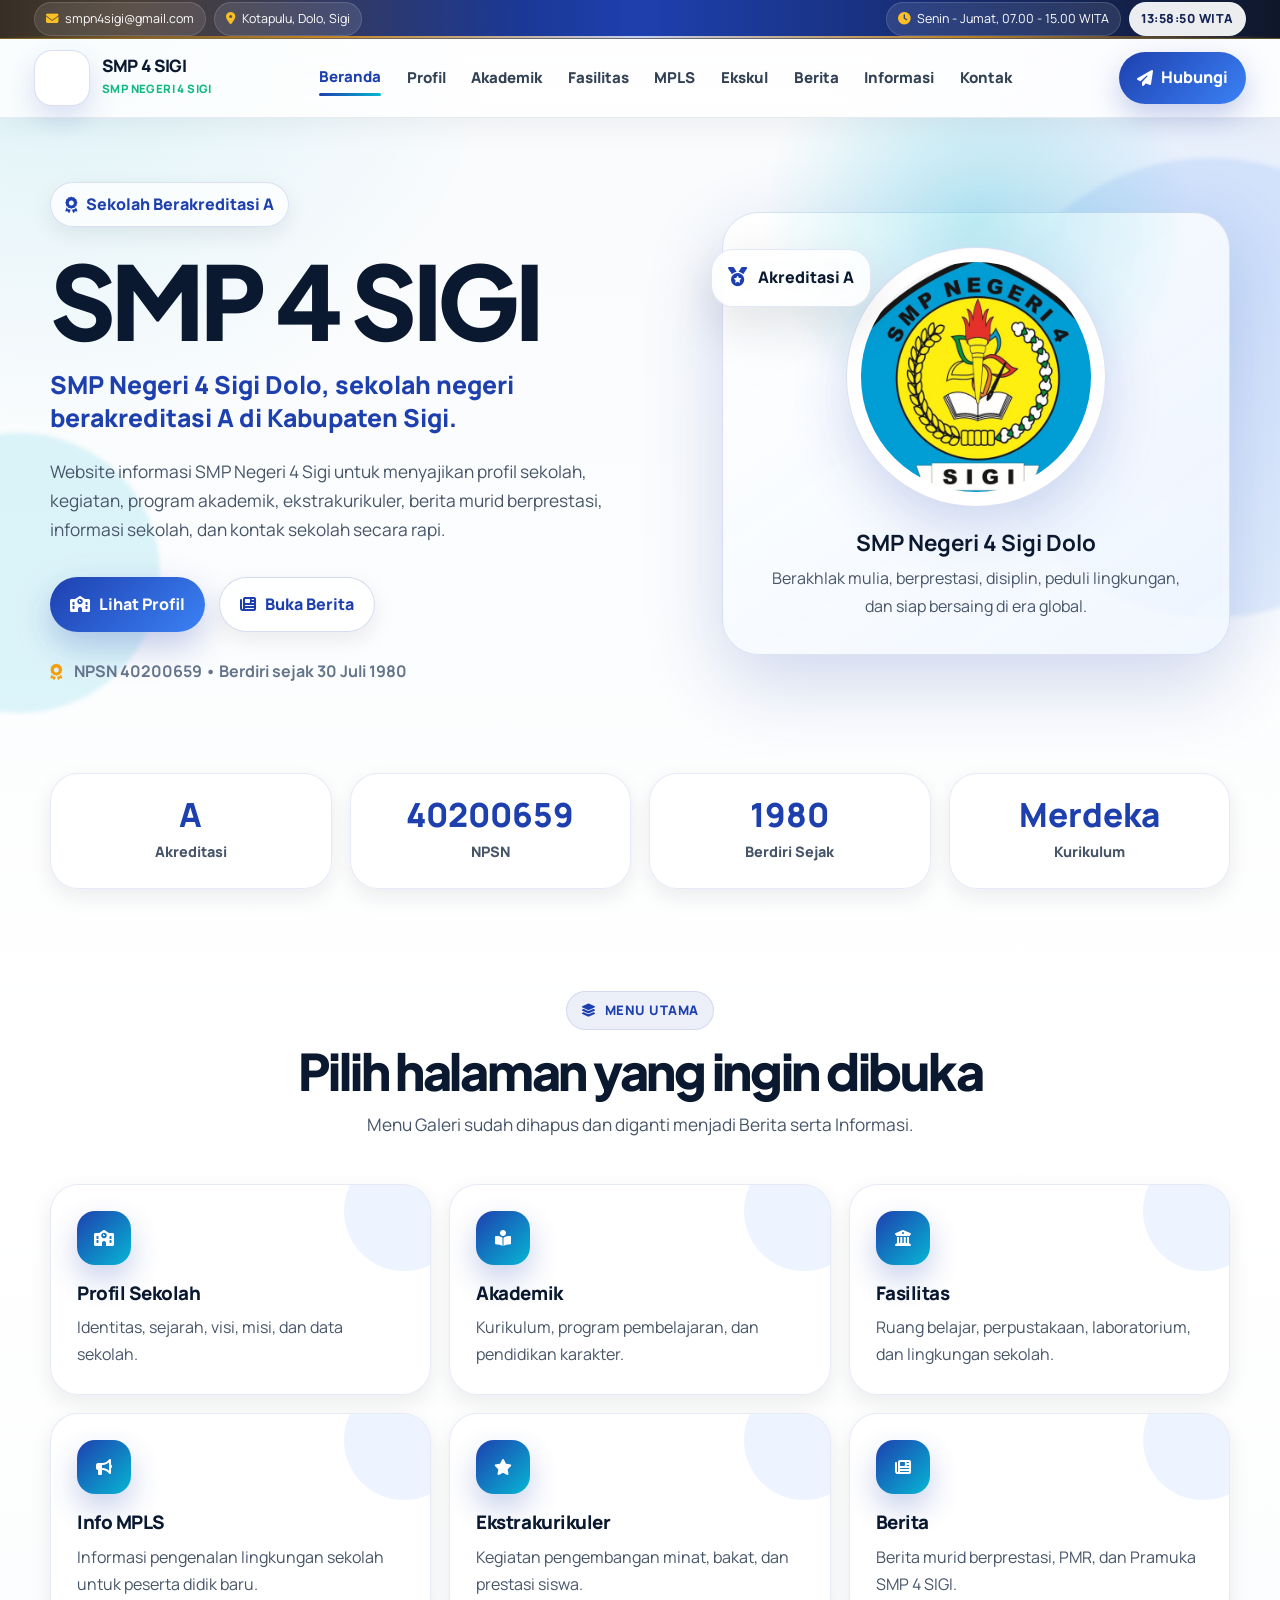
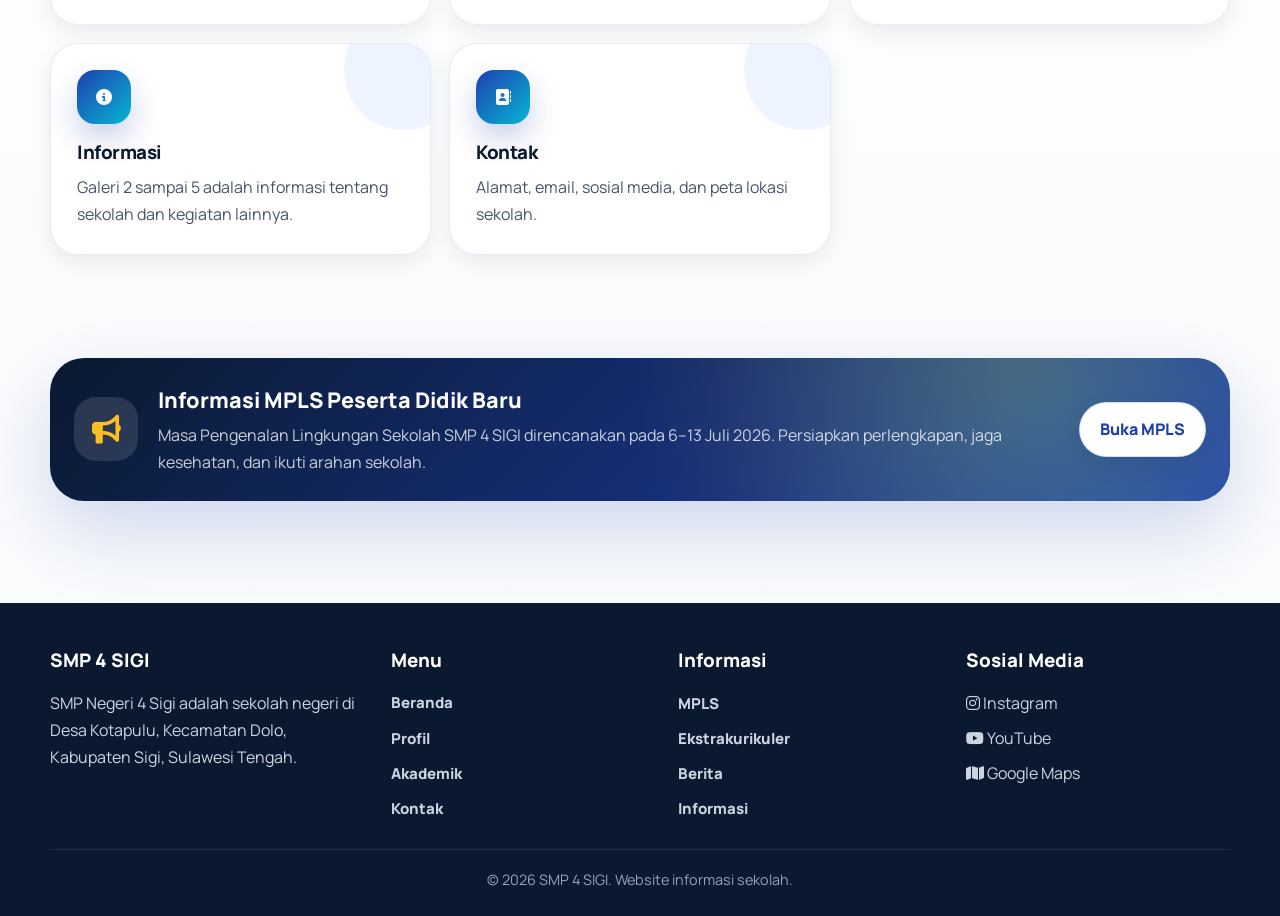
==== commit 94c88207: "Update index.html" ====
--- a/index.html
+++ b/index.html
@@ -1117,6 +1117,6 @@
     </div>
   </footer>
 
-  <script src="script.js"></script>
+  <script src="script.js?=2"></script>
 </body>
 </html>
--- a/style.css
+++ b/style.css
@@ -1,189 +1,179 @@
-/* ============================================================
-   SMP Negeri 4 Sigi – style.css (Improved)
-   UI/UX + Performance + Accessibility
-   ============================================================ */
-
-/* ── Design Tokens ── */
 :root {
-  --navy:    #0a1929;
-  --blue:    #1d4ed8;
-  --blue-2:  #3b82f6;
-  --blue-3:  #eff6ff;
-  --cyan:    #0891b2;
-  --green:   #059669;
-  --gold:    #d97706;
-  --gold-lt: #fef3c7;
-  --text:    #0f172a;
-  --muted:   #475569;
-  --soft:    #f8fafc;
-  --border:  rgba(15,23,42,.10);
-  --white:   #ffffff;
-  --glass:   rgba(255,255,255,.84);
-  --shadow-xs: 0 1px 4px rgba(15,23,42,.06);
-  --shadow-sm: 0 4px 16px rgba(15,23,42,.08);
-  --shadow-md: 0 12px 40px rgba(15,23,42,.12);
-  --shadow-lg: 0 24px 72px rgba(29,78,216,.16);
-  --radius-sm: 16px;
-  --radius:    24px;
-  --radius-lg: 32px;
-  --container: 1160px;
-  --side:      clamp(16px, 4vw, 32px);
-  --ease:      cubic-bezier(.22,.68,0,1.2);
-  --ease-std:  cubic-bezier(.4,0,.2,1);
-}
-
-/* ── Reset ── */
-*, *::before, *::after { box-sizing: border-box; margin: 0; padding: 0; }
+  --navy: #0a192f;
+  --blue: #1e40af;
+  --blue-2: #3b82f6;
+  --cyan: #06b6d4;
+  --green: #10b981;
+  --gold: #f59e0b;
+  --red: #ef4444;
+  --text: #0f172a;
+  --muted: #475569;
+  --soft: #f8fafc;
+  --white: #ffffff;
+  --line: rgba(30, 64, 175, .14);
+  --glass: rgba(255, 255, 255, .80);
+  --shadow-sm: 0 8px 22px rgba(15, 23, 42, .08);
+  --shadow-md: 0 18px 50px rgba(15, 23, 42, .12);
+  --shadow-lg: 0 28px 80px rgba(30, 64, 175, .20);
+  --radius: 28px;
+  --container: 1180px;
+  --side: clamp(18px, 4vw, 34px);
+  --ease: cubic-bezier(.2, .8, .2, 1);
+}
+
+* {
+  box-sizing: border-box;
+  margin: 0;
+  padding: 0;
+}
 
 html {
   scroll-behavior: smooth;
-  scroll-padding-top: 120px;
-  -webkit-text-size-adjust: 100%;
+  scroll-padding-top: 118px;
 }
 
 body {
   min-width: 320px;
   overflow-x: hidden;
-  font-family: 'Inter', 'Plus Jakarta Sans', system-ui, Arial, sans-serif;
+  font-family: 'Manrope', 'Plus Jakarta Sans', Arial, sans-serif;
   color: var(--text);
-  background: #f8fafc;
-  background-image:
-    radial-gradient(ellipse 60% 40% at 10% 0%, rgba(29,78,216,.06) 0%, transparent 60%),
-    radial-gradient(ellipse 50% 40% at 90% 8%, rgba(8,145,178,.06) 0%, transparent 55%);
-  line-height: 1.65;
+  background:
+    radial-gradient(circle at 4% 0%, rgba(6, 182, 212, .12), transparent 28rem),
+    radial-gradient(circle at 96% 10%, rgba(59, 130, 246, .12), transparent 26rem),
+    linear-gradient(180deg, #f8fafc 0%, #ffffff 44%, #f8fafc 100%);
+  line-height: 1.7;
   text-rendering: optimizeLegibility;
   -webkit-font-smoothing: antialiased;
-  -moz-osx-font-smoothing: grayscale;
-}
-
-img, svg, video, iframe { max-width: 100%; display: block; }
-a { color: inherit; text-decoration: none; }
-button, input, textarea, select { font: inherit; }
-button { cursor: pointer; border: none; background: none; }
-ul, ol { list-style: none; }
-
-/* ── Accessibility ── */
-.skip-link {
-  position: absolute;
-  top: -100px;
-  left: 16px;
-  z-index: 999;
-  padding: 10px 18px;
-  border-radius: var(--radius-sm);
-  background: var(--blue);
-  color: #fff;
-  font-weight: 700;
-  transition: top .2s;
-}
-.skip-link:focus { top: 12px; }
-
-.sr-only {
-  position: absolute; width: 1px; height: 1px;
-  padding: 0; margin: -1px; overflow: hidden;
-  clip: rect(0,0,0,0); white-space: nowrap; border-width: 0;
-}
-
-:focus-visible {
-  outline: 3px solid var(--blue);
-  outline-offset: 3px;
-  border-radius: 6px;
-}
-
-/* ── Selection ── */
-::selection { background: rgba(59,130,246,.18); color: var(--navy); }
-
-/* ── Scrollbar ── */
-::-webkit-scrollbar { width: 8px; }
-::-webkit-scrollbar-track { background: #e2e8f0; }
+}
+
+img,
+svg,
+video,
+iframe {
+  max-width: 100%;
+  display: block;
+}
+
+a {
+  color: inherit;
+  text-decoration: none;
+}
+
+button,
+input,
+textarea {
+  font: inherit;
+}
+
+button {
+  cursor: pointer;
+  border: none;
+}
+
+::selection {
+  background: rgba(59, 130, 246, .20);
+  color: var(--navy);
+}
+
+::-webkit-scrollbar {
+  width: 10px;
+}
+
+::-webkit-scrollbar-track {
+  background: #eef6ff;
+}
+
 ::-webkit-scrollbar-thumb {
   background: linear-gradient(180deg, var(--blue), var(--cyan));
   border-radius: 999px;
-  border: 2px solid #e2e8f0;
-}
-
-/* ── Containers ── */
+  border: 2px solid #eef6ff;
+}
+
 .container {
   width: min(100% - (var(--side) * 2), var(--container));
   margin-inline: auto;
 }
+
 .wide-container {
   width: min(100% - (var(--side) * 2), 1360px);
   margin-inline: auto;
 }
 
-/* ── Sections ── */
 .section {
-  padding: clamp(60px, 8vw, 96px) 0;
-  position: relative;
-}
-.section-tight { padding-top: 0; }
-
-/* ── Typography helpers ── */
+  padding: clamp(72px, 8vw, 108px) 0;
+  position: relative;
+}
+
+.section-title {
+  max-width: 760px;
+  margin: 0 auto 44px;
+  text-align: center;
+}
+
 .eyebrow {
   display: inline-flex;
   align-items: center;
-  gap: 7px;
-  padding: 6px 13px;
+  gap: 8px;
+  padding: 7px 14px;
   border-radius: 999px;
-  background: rgba(29,78,216,.07);
+  background: rgba(30, 64, 175, .08);
   color: var(--blue);
-  border: 1px solid rgba(29,78,216,.14);
-  font-weight: 700;
+  border: 1px solid rgba(30, 64, 175, .12);
+  font-weight: 800;
+  font-size: .82rem;
+  letter-spacing: .04em;
+  text-transform: uppercase;
+}
+
+.section-title h2,
+.hero-title,
+.page-hero h1 {
+  font-family: 'Plus Jakarta Sans', 'Manrope', sans-serif;
+  font-weight: 900;
+  letter-spacing: -.045em;
+  color: var(--navy);
+  line-height: 1.08;
+}
+
+.section-title h2 {
+  font-size: clamp(2rem, 4vw, 3.15rem);
+  margin: 14px 0 12px;
+}
+
+.section-title p {
+  color: var(--muted);
+  font-size: clamp(.98rem, 1.4vw, 1.08rem);
+}
+
+.topbar {
+  position: relative;
+  z-index: 70;
+  display: block;
+  background:
+    radial-gradient(circle at 10% 50%, rgba(245, 158, 11, .26), transparent 34%),
+    linear-gradient(90deg, #0f172a, var(--blue), #0f172a);
+  color: #fff;
+  border-bottom: 1px solid rgba(251, 191, 36, .35);
   font-size: .78rem;
-  letter-spacing: .05em;
-  text-transform: uppercase;
-}
-
-.section-header {
-  max-width: 700px;
-  margin: 0 auto 48px;
-  text-align: center;
-}
-.section-header h2 {
-  font-family: 'Plus Jakarta Sans', sans-serif;
-  font-weight: 900;
-  font-size: clamp(1.85rem, 4vw, 3rem);
-  letter-spacing: -.04em;
-  color: var(--navy);
-  line-height: 1.12;
-  margin: 12px 0 10px;
-}
-.section-header p {
-  color: var(--muted);
-  font-size: 1.05rem;
-}
-
-.card-heading {
-  font-family: 'Plus Jakarta Sans', sans-serif;
-  font-weight: 900;
-  font-size: clamp(1.35rem, 2.5vw, 1.85rem);
-  color: var(--navy);
-  letter-spacing: -.03em;
-  line-height: 1.2;
-  margin: 12px 0 16px;
-}
-
-.text-accent {
-  color: var(--blue);
-}
-
-/* ── Topbar ── */
-.topbar {
-  position: relative;
-  z-index: 70;
-  background: linear-gradient(90deg, var(--navy) 0%, #1e3a6e 50%, var(--navy) 100%);
-  color: #e2e8f0;
-  border-bottom: 2px solid rgba(251,191,36,.3);
-  font-size: .76rem;
-  font-weight: 500;
-}
+}
+
+.topbar::after {
+  content: '';
+  position: absolute;
+  inset: auto 0 0;
+  height: 2px;
+  background: linear-gradient(90deg, transparent, var(--gold), #fff, var(--gold), transparent);
+  opacity: .75;
+}
+
 .topbar-inner {
-  min-height: 40px;
+  min-height: 38px;
   display: flex;
   align-items: center;
   justify-content: space-between;
-  gap: 12px;
-}
+  gap: 14px;
+}
+
 .topbar-group {
   display: flex;
   align-items: center;
@@ -191,1231 +181,1566 @@
   flex-wrap: wrap;
   min-width: 0;
 }
+
 .topbar-pill {
   display: inline-flex;
   align-items: center;
-  gap: 6px;
-  min-height: 26px;
-  padding: 4px 10px;
+  gap: 7px;
+  min-height: 25px;
+  padding: 5px 11px;
   border-radius: 999px;
-  background: rgba(255,255,255,.08);
-  border: 1px solid rgba(255,255,255,.12);
+  background: rgba(255, 255, 255, .10);
+  border: 1px solid rgba(255, 255, 255, .14);
+  backdrop-filter: blur(12px);
   white-space: nowrap;
-  transition: background .2s;
-}
-a.topbar-pill:hover { background: rgba(255,255,255,.15); }
-.topbar-pill i { color: #fbbf24; }
+}
+
+.topbar-pill i {
+  color: #fbbf24;
+}
+
 .topbar-clock {
-  background: rgba(255,255,255,.92);
-  color: var(--navy);
-  font-weight: 800;
+  background: rgba(255, 255, 255, .92);
+  color: #172554;
+  font-weight: 900;
   letter-spacing: .04em;
-  min-width: 100px;
-  justify-content: center;
-}
-
-/* ── Header ── */
+}
+
 .site-header {
   position: sticky;
   top: 0;
   z-index: 60;
-  background: rgba(255,255,255,.88);
-  backdrop-filter: blur(20px) saturate(180%);
-  -webkit-backdrop-filter: blur(20px) saturate(180%);
-  border-bottom: 1px solid rgba(226,232,240,.9);
-  box-shadow: 0 2px 16px rgba(15,23,42,.04);
-  transition: box-shadow .3s var(--ease-std), background .3s var(--ease-std);
-}
+  background: rgba(255, 255, 255, .82);
+  backdrop-filter: blur(18px);
+  border-bottom: 1px solid rgba(226, 232, 240, .86);
+  box-shadow: 0 8px 28px rgba(15, 23, 42, .05);
+  transition: box-shadow .35s var(--ease), background .35s var(--ease);
+}
+
 .site-header.is-scrolled {
-  background: rgba(255,255,255,.96);
-  box-shadow: var(--shadow-sm);
+  background: rgba(255, 255, 255, .95);
+  box-shadow: var(--shadow-md);
 }
 
 .navbar {
-  height: 76px;
+  height: 78px;
   display: flex;
   align-items: center;
   justify-content: space-between;
   gap: 20px;
 }
 
-/* Brand */
 .brand {
   display: flex;
   align-items: center;
   gap: 12px;
   min-width: 0;
+  background: transparent;
   text-align: left;
-  padding: 6px;
-  border-radius: var(--radius-sm);
-  transition: background .2s;
-}
-.brand:hover { background: rgba(29,78,216,.05); }
-.brand:focus-visible { outline-offset: 4px; }
+}
 
 .brand-logo {
-  width: 52px; height: 52px;
-  border-radius: 16px;
+  width: 56px;
+  height: 56px;
+  border-radius: 18px;
   overflow: hidden;
   flex: 0 0 auto;
   display: grid;
   place-items: center;
   background: #fff;
-  border: 1.5px solid rgba(29,78,216,.14);
-  box-shadow: 0 4px 16px rgba(29,78,216,.14);
-  transition: transform .3s var(--ease), box-shadow .3s var(--ease);
-}
+  border: 1px solid rgba(30, 64, 175, .16);
+  box-shadow: 0 12px 28px rgba(30, 64, 175, .16);
+  transition: transform .35s var(--ease), box-shadow .35s var(--ease);
+}
+
 .brand:hover .brand-logo {
-  transform: translateY(-2px);
-  box-shadow: 0 8px 24px rgba(29,78,216,.2);
-}
-.brand-logo img, .brand-logo-video video {
-  width: 100%; height: 100%; object-fit: cover;
-}
+  transform: translateY(-2px) rotate(-1deg);
+  box-shadow: 0 18px 38px rgba(30, 64, 175, .22);
+}
+
+.brand-logo img {
+  width: 100%;
+  height: 100%;
+  object-fit: cover;
+}
+
+/* LOGO KIRI ATAS JADI VIDEO ANIMASI */
+.brand-logo-video video {
+  width: 100%;
+  height: 100%;
+  object-fit: cover;
+  display: block;
+}
+
 .brand-title {
   display: block;
-  font-family: 'Plus Jakarta Sans', sans-serif;
   font-weight: 900;
-  font-size: 1.05rem;
+  line-height: 1.05;
   color: var(--navy);
   letter-spacing: -.02em;
-  line-height: 1.1;
-}
+  font-size: 1.07rem;
+}
+
 .brand-subtitle {
   display: block;
   color: var(--green);
-  font-weight: 700;
-  font-size: .68rem;
-  letter-spacing: .06em;
+  font-weight: 800;
+  font-size: .72rem;
+  letter-spacing: .035em;
   text-transform: uppercase;
-  margin-top: 3px;
-}
-
-/* Nav links */
+  margin-top: 4px;
+}
+
 .nav-links {
   display: flex;
   align-items: center;
-  gap: clamp(6px, 1.5vw, 22px);
-}
+  list-style: none;
+  gap: clamp(12px, 2vw, 26px);
+}
+
 .nav-link {
   position: relative;
   display: inline-flex;
   align-items: center;
-  gap: 6px;
-  padding: 8px 2px;
+  gap: 7px;
+  padding: 10px 0;
   color: #334155;
-  font-size: .9rem;
-  font-weight: 600;
+  font-size: .94rem;
+  font-weight: 800;
+  transition: color .28s var(--ease), transform .28s var(--ease), background .28s var(--ease);
   background: transparent;
-  border-radius: 6px;
-  transition: color .22s var(--ease-std), transform .22s var(--ease-std);
-}
+}
+
 .nav-link::after {
   content: '';
   position: absolute;
-  left: 0; right: 0; bottom: 2px;
-  height: 2.5px;
+  left: 0;
+  right: 0;
+  bottom: 4px;
+  height: 3px;
   border-radius: 999px;
   background: linear-gradient(90deg, var(--blue), var(--cyan));
   transform: scaleX(0);
   transform-origin: center;
-  transition: transform .28s var(--ease-std);
-}
-.nav-link:hover, .nav-link.active { color: var(--blue); }
-.nav-link.active { transform: none; }
-.nav-link:hover::after, .nav-link.active::after { transform: scaleX(1); }
-
-/* CTA Button */
+  transition: transform .32s var(--ease);
+}
+
+.nav-link:hover,
+.nav-link.active {
+  color: var(--blue);
+  transform: translateY(-1px);
+}
+
+.nav-link:hover::after,
+.nav-link.active::after {
+  transform: scaleX(1);
+}
+
 .nav-cta {
   display: inline-flex;
   align-items: center;
   gap: 8px;
-  padding: 10px 18px;
+  padding: 12px 18px;
   border-radius: 999px;
-  background: linear-gradient(135deg, var(--blue), #2563eb);
-  color: #fff;
-  font-weight: 700;
-  font-size: .9rem;
-  box-shadow: 0 4px 16px rgba(29,78,216,.28);
-  transition: transform .28s var(--ease), box-shadow .28s var(--ease), background .28s;
-  white-space: nowrap;
-}
+  background: linear-gradient(135deg, var(--blue), var(--blue-2));
+  color: #fff;
+  font-weight: 900;
+  box-shadow: 0 12px 30px rgba(30, 64, 175, .25);
+  transition: transform .32s var(--ease), box-shadow .32s var(--ease);
+}
+
 .nav-cta:hover {
   transform: translateY(-2px);
-  box-shadow: 0 8px 28px rgba(29,78,216,.36);
-  background: linear-gradient(135deg, #1e40af, var(--blue));
-}
-.nav-cta:focus-visible { outline-offset: 4px; }
-
-/* Hamburger */
+  box-shadow: 0 18px 44px rgba(30, 64, 175, .32);
+}
+
 .menu-toggle {
   display: none;
-  width: 44px; height: 44px;
-  border-radius: 14px;
+  width: 46px;
+  height: 46px;
+  border-radius: 15px;
   background: linear-gradient(135deg, var(--blue), var(--cyan));
   color: #fff;
-  box-shadow: 0 4px 14px rgba(29,78,216,.3);
+  box-shadow: 0 12px 28px rgba(30, 64, 175, .24);
   align-items: center;
   justify-content: center;
-  transition: transform .2s var(--ease), box-shadow .2s;
-}
-.menu-toggle:hover { transform: scale(1.04); box-shadow: 0 6px 20px rgba(29,78,216,.4); }
-.menu-toggle[aria-expanded="true"] { background: linear-gradient(135deg, var(--cyan), var(--blue)); }
-
-/* ── Page System ── */
-.page { display: none; min-height: calc(100svh - 116px); }
+}
+
+.page {
+  display: none;
+  min-height: calc(100vh - 116px);
+}
+
 .page.is-active {
   display: block;
-  animation: pageIn .4s var(--ease-std) both;
-}
+  animation: pageIn .48s var(--ease) both;
+}
+
 @keyframes pageIn {
-  from { opacity: 0; transform: translateY(10px); }
-  to   { opacity: 1; transform: translateY(0); }
-}
-
-/* ── Hero – Home ── */
+  from { opacity: 0; transform: translateY(12px); }
+  to { opacity: 1; transform: translateY(0); }
+}
+
 .home-hero {
-  padding: clamp(40px, 6vw, 80px) 0 clamp(48px, 6vw, 72px);
-  position: relative;
+  min-height: auto;
+  display: grid;
+  align-items: center;
+  padding: clamp(34px, 5vw, 64px) 0 clamp(58px, 7vw, 88px);
   overflow: hidden;
-}
-.home-hero::before {
+  position: relative;
+  background: transparent;
+}
+
+.home-hero::before,
+.home-hero::after {
   content: '';
   position: absolute;
-  width: 480px; height: 480px;
-  right: -180px; top: -60px;
-  border-radius: 50%;
-  background: radial-gradient(circle, rgba(29,78,216,.08), transparent 60%);
+  border-radius: 999px;
+  filter: blur(2px);
   pointer-events: none;
-  animation: floatOrb 10s ease-in-out infinite alternate;
-}
-@keyframes floatOrb {
-  from { transform: translateY(0) scale(1); }
-  to   { transform: translateY(-16px) scale(1.04); }
+  animation: floatSoft 9s var(--ease) infinite alternate;
+}
+
+.home-hero::before {
+  width: 460px;
+  height: 460px;
+  right: -160px;
+  top: 40px;
+  background: rgba(59, 130, 246, .12);
+}
+
+.home-hero::after {
+  width: 280px;
+  height: 280px;
+  left: -120px;
+  bottom: 60px;
+  background: rgba(6, 182, 212, .13);
+  animation-delay: -2s;
+}
+
+@keyframes floatSoft {
+  from { transform: translate3d(0, 0, 0); }
+  to { transform: translate3d(0, -12px, 0); }
+}
+
+@keyframes shimmerMove {
+  from { transform: translateX(-12px) rotate(0deg); }
+  to { transform: translateX(12px) rotate(4deg); }
 }
 
 .hero-grid {
   display: grid;
-  grid-template-columns: 1.1fr .9fr;
-  gap: clamp(32px, 5vw, 72px);
-  align-items: center;
-}
+  grid-template-columns: 1.08fr .92fr;
+  gap: clamp(36px, 6vw, 76px);
+  align-items: center;
+  position: relative;
+  z-index: 1;
+}
+
 .hero-kicker {
   display: inline-flex;
   align-items: center;
-  gap: 8px;
-  padding: 7px 14px;
+  gap: 9px;
+  padding: 8px 14px;
   border-radius: 999px;
-  background: var(--gold-lt);
-  color: var(--gold);
-  border: 1px solid rgba(217,119,6,.2);
-  font-weight: 700;
-  font-size: .82rem;
-  letter-spacing: .04em;
-  margin-bottom: 20px;
-}
+  border: 1px solid rgba(30, 64, 175, .15);
+  background: rgba(255, 255, 255, .72);
+  color: var(--blue);
+  font-weight: 800;
+  box-shadow: var(--shadow-sm);
+}
+
 .hero-title {
-  font-family: 'Plus Jakarta Sans', sans-serif;
+  margin: 18px 0 12px;
+  font-size: clamp(3rem, 8vw, 6.8rem);
+}
+
+.text-gradient {
+  background: linear-gradient(90deg, var(--blue), var(--cyan), var(--green));
+  -webkit-background-clip: text;
+  background-clip: text;
+  color: transparent;
+}
+
+.hero-subtitle {
+  color: var(--blue);
+  font-size: clamp(1.15rem, 2vw, 1.55rem);
   font-weight: 900;
-  font-size: clamp(2.6rem, 7vw, 5.8rem);
-  color: var(--navy);
-  line-height: 1.06;
-  letter-spacing: -.05em;
-  margin-bottom: 18px;
-}
-.hero-subtitle {
-  font-size: clamp(1.05rem, 1.8vw, 1.35rem);
-  font-weight: 600;
+  line-height: 1.35;
+  margin-bottom: 22px;
+}
+
+.hero-desc {
   color: var(--muted);
-  line-height: 1.5;
-  margin-bottom: 16px;
-}
-.hero-desc {
-  font-size: clamp(.96rem, 1.3vw, 1.05rem);
-  color: var(--muted);
-  max-width: 560px;
-  margin-bottom: 30px;
-  line-height: 1.7;
-}
+  font-size: clamp(1rem, 1.35vw, 1.14rem);
+  max-width: 720px;
+  margin-bottom: 32px;
+}
+
 .hero-actions {
   display: flex;
+  gap: 14px;
+  flex-wrap: wrap;
+  margin-top: 0;
+}
+
+.btn {
+  display: inline-flex;
+  align-items: center;
+  justify-content: center;
+  gap: 9px;
+  padding: 13px 20px;
+  border-radius: 999px;
+  font-weight: 900;
+  transition: transform .32s var(--ease), box-shadow .32s var(--ease), background .32s var(--ease), color .32s var(--ease);
+  -webkit-tap-highlight-color: transparent;
+}
+
+.btn-primary {
+  background: linear-gradient(135deg, var(--blue), var(--blue-2));
+  color: #fff;
+  box-shadow: 0 14px 35px rgba(30, 64, 175, .27);
+}
+
+.btn-primary:hover {
+  transform: translateY(-3px);
+  box-shadow: 0 18px 48px rgba(30, 64, 175, .35);
+}
+
+.btn-outline {
+  background: rgba(255, 255, 255, .78);
+  color: var(--blue);
+  border: 1px solid rgba(30, 64, 175, .18);
+  box-shadow: var(--shadow-sm);
+}
+
+.btn-outline:hover {
+  transform: translateY(-3px);
+  background: #fff;
+  box-shadow: var(--shadow-md);
+}
+
+.hero-note {
+  display: flex;
+  align-items: center;
   gap: 12px;
-  flex-wrap: wrap;
-  margin-bottom: 28px;
-}
-.hero-meta {
-  display: flex;
-  gap: 20px;
-  flex-wrap: wrap;
+  margin-top: 26px;
   color: #64748b;
-  font-size: .88rem;
-  font-weight: 600;
-}
-.hero-meta span {
-  display: flex;
-  align-items: center;
-  gap: 6px;
-}
-.hero-meta i { color: var(--blue); }
-
-/* Hero card */
+  font-weight: 700;
+}
+
+.hero-note i {
+  color: var(--gold);
+}
+
 .hero-card {
-  border-radius: var(--radius-lg);
-  background: linear-gradient(145deg, #fff, #eff6ff 80%);
-  border: 1.5px solid rgba(29,78,216,.12);
+  position: relative;
+  min-height: 420px;
+  border-radius: 36px;
+  padding: clamp(22px, 4vw, 34px);
+  background: linear-gradient(145deg, rgba(255, 255, 255, .90), rgba(239, 246, 255, .88));
+  border: 1px solid rgba(30, 64, 175, .14);
   box-shadow: var(--shadow-lg);
   overflow: visible;
-  position: relative;
+  display: grid;
+  align-content: center;
+  justify-items: center;
+  text-align: center;
+  transform: none;
   isolation: isolate;
-}
-.hero-card-inner {
-  padding: clamp(24px, 4vw, 40px);
-  display: flex;
-  flex-direction: column;
-  align-items: center;
-  text-align: center;
-  gap: 0;
-}
+  transition: transform .55s var(--ease), box-shadow .55s var(--ease);
+}
+
+.hero-card:hover {
+  transform: translateY(-4px);
+  box-shadow: 0 34px 90px rgba(30, 64, 175, .24);
+}
+
+.hero-card::before {
+  content: '';
+  position: absolute;
+  inset: -35% -10% auto;
+  height: 74%;
+  background: radial-gradient(circle, rgba(6, 182, 212, .25), transparent 62%);
+  animation: shimmerMove 6s linear infinite alternate;
+  z-index: -1;
+}
+
 .hero-card img {
-  width: clamp(160px, 22vw, 240px);
-  height: clamp(160px, 22vw, 240px);
+  width: clamp(180px, 26vw, 260px);
+  height: clamp(180px, 26vw, 260px);
+  min-height: 0;
+  object-fit: cover;
   border-radius: 50%;
-  object-fit: cover;
   background: #fff;
-  padding: 12px;
-  border: 2px solid rgba(29,78,216,.14);
-  box-shadow: 0 12px 40px rgba(29,78,216,.18);
-  animation: floatOrb 6s ease-in-out infinite alternate;
-}
+  padding: 14px;
+  border: 1px solid rgba(30, 64, 175, .16);
+  box-shadow: 0 20px 56px rgba(30, 64, 175, .20);
+  opacity: 1;
+  transform: none;
+  animation: floatSoft 5.5s var(--ease) infinite alternate;
+}
+
+.hero-card-content {
+  position: relative;
+  z-index: 2;
+  color: var(--text);
+  margin-top: 22px;
+  max-width: 430px;
+}
+
+.hero-card-content h3 {
+  color: var(--navy);
+  font-size: 1.4rem;
+  line-height: 1.25;
+  margin-bottom: 8px;
+}
+
+.hero-card-content p {
+  color: var(--muted);
+}
+
 .hero-floating {
   position: absolute;
-  top: 28px; left: -14px;
+  z-index: 4;
+  top: 36px;
+  left: -12px;
+  padding: 14px 16px;
+  border-radius: 22px;
+  background: rgba(255, 255, 255, .88);
+  backdrop-filter: blur(16px);
+  color: var(--navy);
+  border: 1px solid rgba(30, 64, 175, .12);
+  box-shadow: var(--shadow-md);
+  font-weight: 900;
   display: flex;
   align-items: center;
-  gap: 10px;
-  padding: 10px 16px;
-  border-radius: 18px;
-  background: #fff;
-  border: 1.5px solid rgba(29,78,216,.12);
+  gap: 11px;
+  animation: floatSoft 6.5s var(--ease) infinite alternate;
+}
+
+.hero-floating i {
+  background: transparent;
+  color: var(--blue);
+  width: auto;
+  height: auto;
+  font-size: 1.2rem;
+}
+
+.stats-grid {
+  display: grid;
+  grid-template-columns: repeat(4, 1fr);
+  gap: 18px;
+  margin-top: 0;
+  position: relative;
+  z-index: 3;
+}
+
+.stat-card,
+.card,
+.soft-card {
+  border-radius: var(--radius);
+  background: rgba(255, 255, 255, .88);
+  border: 1px solid rgba(30, 64, 175, .11);
+  box-shadow: var(--shadow-sm);
+  backdrop-filter: blur(16px);
+  transition: transform .36s var(--ease), box-shadow .36s var(--ease), border-color .36s var(--ease);
+}
+
+.stat-card {
+  padding: 24px;
+  text-align: center;
+}
+
+.stat-card:hover,
+.card:hover,
+.soft-card:hover {
+  transform: translateY(-8px);
   box-shadow: var(--shadow-md);
+  border-color: rgba(30, 64, 175, .24);
+}
+
+.stat-card h3 {
+  color: var(--blue);
+  font-size: clamp(1.45rem, 2.6vw, 2.4rem);
+  font-weight: 900;
+  line-height: 1;
+}
+
+.stat-card p {
+  color: var(--muted);
   font-weight: 800;
+  margin-top: 8px;
   font-size: .9rem;
-  color: var(--navy);
-  animation: floatOrb 7s ease-in-out infinite alternate-reverse;
-  z-index: 2;
-}
-.hero-floating i { color: var(--blue); font-size: 1.1rem; }
-.hero-card-content { margin-top: 20px; max-width: 340px; }
-.hero-card-content h2 {
-  color: var(--navy);
-  font-size: 1.25rem;
-  font-weight: 800;
-  margin-bottom: 6px;
-  letter-spacing: -.02em;
-}
-.hero-card-content p { color: var(--muted); font-size: .95rem; }
-
-/* ── Stats ── */
-.stats-grid {
+}
+
+.quick-pages,
+.grid-3 {
+  display: grid;
+  grid-template-columns: repeat(3, 1fr);
+  gap: 18px;
+}
+
+.grid-2 {
+  display: grid;
+  grid-template-columns: repeat(2, 1fr);
+  gap: 24px;
+  align-items: start;
+}
+
+.grid-4 {
   display: grid;
   grid-template-columns: repeat(4, 1fr);
   gap: 16px;
-  margin-top: 0;
-}
-.stat-card {
-  padding: 24px 20px;
-  text-align: center;
-  background: #fff;
-  border: 1.5px solid rgba(29,78,216,.10);
-  border-radius: var(--radius);
-  box-shadow: var(--shadow-xs);
-  transition: transform .3s var(--ease), box-shadow .3s var(--ease), border-color .3s;
-}
-.stat-card:hover {
-  transform: translateY(-5px);
-  box-shadow: var(--shadow-sm);
-  border-color: rgba(29,78,216,.22);
-}
-.stat-value {
-  font-family: 'Plus Jakarta Sans', sans-serif;
-  font-weight: 900;
-  font-size: clamp(1.4rem, 2.5vw, 2.2rem);
-  color: var(--blue);
-  letter-spacing: -.03em;
-  line-height: 1;
-}
-.stat-label {
-  color: var(--muted);
-  font-weight: 600;
-  font-size: .85rem;
-  margin-top: 8px;
-}
-
-/* ── Cards (shared) ── */
-.card, .soft-card {
-  background: #fff;
-  border: 1.5px solid rgba(15,23,42,.08);
-  border-radius: var(--radius);
-  box-shadow: var(--shadow-xs);
-  transition: transform .3s var(--ease), box-shadow .3s var(--ease), border-color .3s;
-}
-.card { padding: 28px; }
-.soft-card { padding: 20px; }
-
-.card:hover, .soft-card:hover {
-  transform: translateY(-4px);
-  box-shadow: var(--shadow-sm);
-  border-color: rgba(29,78,216,.16);
-}
-
-/* ── Quick cards ── */
-.quick-pages {
-  display: grid;
-  grid-template-columns: repeat(4, 1fr);
-  gap: 16px;
-}
+}
+
+.card {
+  padding: 28px;
+}
+
+.soft-card {
+  padding: 24px;
+}
+
 .quick-card {
-  padding: 24px;
+  padding: 26px;
   position: relative;
   overflow: hidden;
+  min-height: 198px;
   text-align: left;
-  cursor: pointer;
-  min-height: 180px;
-  display: flex;
-  flex-direction: column;
-}
+}
+
 .quick-card::before {
   content: '';
   position: absolute;
-  width: 100px; height: 100px;
-  border-radius: 50%;
-  background: rgba(29,78,216,.07);
-  right: -28px; top: -28px;
-  transition: transform .45s var(--ease);
-  pointer-events: none;
-}
-.quick-card:hover::before { transform: scale(1.5); }
-
-.card-arrow {
-  margin-top: auto;
-  padding-top: 12px;
-  color: var(--blue);
-  opacity: 0;
-  transform: translateX(-4px);
-  transition: opacity .25s, transform .25s var(--ease);
-  font-size: .9rem;
-}
-.quick-card:hover .card-arrow { opacity: 1; transform: translateX(0); }
-
-.quick-card h3, .card h3, .soft-card h3 {
-  font-family: 'Plus Jakarta Sans', sans-serif;
+  width: 120px;
+  height: 120px;
+  border-radius: 999px;
+  background: rgba(59, 130, 246, .09);
+  right: -34px;
+  top: -34px;
+  transition: transform .5s var(--ease);
+}
+
+.quick-card:hover::before {
+  transform: scale(1.35);
+}
+
+.icon-box {
+  width: 54px;
+  height: 54px;
+  border-radius: 18px;
+  display: grid;
+  place-items: center;
+  color: #fff;
+  background: linear-gradient(135deg, var(--blue), var(--cyan));
+  box-shadow: 0 14px 30px rgba(30, 64, 175, .24);
+  margin-bottom: 18px;
+}
+
+.quick-card h3,
+.card h3,
+.soft-card h3 {
   color: var(--navy);
-  font-weight: 800;
+  font-weight: 900;
   letter-spacing: -.025em;
-  line-height: 1.25;
-  font-size: 1.05rem;
-}
-.quick-card p, .card > p, .soft-card > p { color: var(--muted); margin-top: 8px; font-size: .92rem; }
-
-/* ── Icon Box ── */
-.icon-box {
-  width: 52px; height: 52px;
-  border-radius: 16px;
-  display: grid;
-  place-items: center;
-  color: #fff;
-  background: linear-gradient(135deg, var(--blue), var(--cyan));
-  box-shadow: 0 6px 18px rgba(29,78,216,.22);
-  margin-bottom: 16px;
-  font-size: 1.15rem;
-  flex-shrink: 0;
-}
-
-/* ── Grids ── */
-.grid-2 {
-  display: grid;
-  grid-template-columns: repeat(2, 1fr);
-  gap: 24px;
-  align-items: start;
-}
-.grid-2-tight { gap: 14px; }
-.grid-3 {
-  display: grid;
-  grid-template-columns: repeat(3, 1fr);
-  gap: 18px;
-}
-
-/* ── Buttons ── */
-.btn {
-  display: inline-flex;
-  align-items: center;
-  justify-content: center;
-  gap: 8px;
-  padding: 12px 22px;
-  border-radius: 999px;
-  font-weight: 700;
-  font-size: .95rem;
-  cursor: pointer;
-  transition: transform .28s var(--ease), box-shadow .28s var(--ease), background .22s, color .22s;
-  -webkit-tap-highlight-color: transparent;
-  border: none;
-  text-decoration: none;
-}
-.btn-primary {
-  background: linear-gradient(135deg, var(--blue), #2563eb);
-  color: #fff;
-  box-shadow: 0 6px 20px rgba(29,78,216,.26);
-}
-.btn-primary:hover {
-  transform: translateY(-2px);
-  box-shadow: 0 12px 32px rgba(29,78,216,.36);
-}
-.btn-outline {
-  background: #fff;
-  color: var(--blue);
-  border: 1.5px solid rgba(29,78,216,.2);
-  box-shadow: var(--shadow-xs);
-}
-.btn-outline:hover {
-  transform: translateY(-2px);
-  background: var(--blue-3);
-  border-color: var(--blue);
-  box-shadow: var(--shadow-sm);
-}
-.btn-white {
-  background: #fff;
-  color: var(--navy);
-  font-weight: 700;
-  box-shadow: var(--shadow-sm);
-}
-.btn-white:hover { transform: translateY(-2px); box-shadow: var(--shadow-md); }
-.btn-full { width: 100%; }
-
-/* ── Info Strip / Banner ── */
+  line-height: 1.15;
+}
+
+.quick-card p,
+.card p,
+.soft-card p {
+  color: var(--muted);
+  margin-top: 10px;
+}
+
 .info-strip {
   display: grid;
   grid-template-columns: auto 1fr auto;
   gap: 20px;
   align-items: center;
-  border-radius: var(--radius-lg);
-  padding: 28px 32px;
-  background: linear-gradient(135deg, #0a1929 0%, #1d4ed8 60%, #0891b2 100%);
+  border-radius: 34px;
+  padding: 24px;
+  background:
+    radial-gradient(circle at 84% 30%, rgba(6, 182, 212, .24), transparent 32%),
+    linear-gradient(135deg, var(--navy), var(--blue));
   color: #fff;
   overflow: hidden;
   position: relative;
   box-shadow: var(--shadow-lg);
 }
+
 .info-strip::after {
   content: '';
   position: absolute;
   inset: 0;
-  background: radial-gradient(circle at 85% -20%, rgba(251,191,36,.18), transparent 40%);
+  background: radial-gradient(circle at 82% 0%, rgba(251, 191, 36, .22), transparent 24rem);
   pointer-events: none;
 }
-.info-strip > * { position: relative; z-index: 1; }
-
-.info-strip-icon {
-  width: 60px; height: 60px;
+
+.info-strip > * {
+  position: relative;
+  z-index: 1;
+}
+
+.info-strip i {
+  width: 64px;
+  height: 64px;
   display: grid;
   place-items: center;
-  background: rgba(255,255,255,.12);
-  border: 1px solid rgba(255,255,255,.18);
-  border-radius: 20px;
+  background: rgba(255, 255, 255, .12);
+  border-radius: 22px;
   color: #fbbf24;
-  font-size: 1.6rem;
-  flex-shrink: 0;
-}
-.info-strip-body h2 {
-  color: #fff;
-  font-size: clamp(1rem, 2vw, 1.25rem);
-  font-weight: 800;
-  letter-spacing: -.02em;
-  margin-bottom: 4px;
-}
-.info-strip-body p { color: rgba(255,255,255,.78); font-size: .95rem; }
-
-/* ── Page Hero ── */
+  font-size: 1.8rem;
+}
+
+.info-strip h3 {
+  color: #fff;
+  font-size: 1.35rem;
+  font-weight: 900;
+}
+
+.info-strip p {
+  color: rgba(255, 255, 255, .78);
+  margin-top: 4px;
+}
+
 .page-hero {
-  padding: clamp(52px, 7vw, 88px) 0 clamp(32px, 4vw, 48px);
+  position: relative;
+  overflow: hidden;
+  padding: clamp(62px, 8vw, 96px) 0 clamp(34px, 4vw, 52px);
   background:
-    radial-gradient(ellipse at 90% 10%, rgba(29,78,216,.07), transparent 40%),
-    linear-gradient(180deg, var(--blue-3), #fff 60%);
-  border-bottom: 1px solid rgba(29,78,216,.08);
-  position: relative;
-  overflow: hidden;
-}
+    radial-gradient(circle at 92% 18%, rgba(59, 130, 246, .11), transparent 28rem),
+    radial-gradient(circle at 8% 6%, rgba(6, 182, 212, .11), transparent 22rem),
+    linear-gradient(180deg, rgba(239, 246, 255, .58), rgba(255, 255, 255, .86));
+  color: var(--text);
+  border-bottom: 1px solid rgba(30, 64, 175, .08);
+}
+
+.page-hero::before {
+  content: '';
+  position: absolute;
+  width: 340px;
+  height: 340px;
+  right: -130px;
+  top: -120px;
+  border-radius: 999px;
+  background: rgba(6, 182, 212, .14);
+  animation: floatSoft 9s var(--ease) infinite alternate;
+  pointer-events: none;
+}
+
 .page-hero-content {
-  display: grid;
-  grid-template-columns: 1.1fr .45fr;
+  position: relative;
+  z-index: 1;
+  display: grid;
+  grid-template-columns: 1.08fr .48fr;
   gap: 28px;
   align-items: center;
-  position: relative;
-  z-index: 1;
-}
+}
+
 .page-hero h1 {
-  font-family: 'Plus Jakarta Sans', sans-serif;
-  font-weight: 900;
-  font-size: clamp(2rem, 5vw, 3.8rem);
   color: var(--navy);
-  letter-spacing: -.04em;
-  line-height: 1.1;
+  font-size: clamp(2.25rem, 5vw, 4.15rem);
   margin: 12px 0 14px;
 }
-.page-hero p { color: var(--muted); font-size: clamp(.96rem, 1.4vw, 1.1rem); max-width: 620px; }
-
-/* Breadcrumb */
+
+.page-hero p {
+  color: var(--muted);
+  max-width: 720px;
+  font-size: clamp(1rem, 1.5vw, 1.15rem);
+}
+
 .breadcrumb {
   display: flex;
   align-items: center;
   gap: 8px;
   color: var(--blue);
-  font-weight: 600;
-  font-size: .78rem;
+  font-weight: 900;
+  font-size: .82rem;
   text-transform: uppercase;
-  letter-spacing: .05em;
-}
-.breadcrumb button {
-  color: inherit;
-  font: inherit;
-  font-weight: 700;
-  padding: 0;
-  background: none;
-  border: none;
-  cursor: pointer;
-  text-decoration: underline;
-  text-underline-offset: 2px;
-  opacity: .8;
-}
-.breadcrumb button:hover { opacity: 1; }
-.breadcrumb span { opacity: .6; }
-.breadcrumb i { font-size: .7em; opacity: .6; }
-
-/* Hero Badge Card */
+  letter-spacing: .06em;
+}
+
 .hero-badge-card {
-  padding: 24px;
-  border-radius: var(--radius);
-  background: #fff;
-  border: 1.5px solid rgba(29,78,216,.10);
+  position: relative;
+  padding: 22px;
+  border-radius: 28px;
+  background: rgba(255, 255, 255, .86);
+  border: 1px solid rgba(30, 64, 175, .12);
   box-shadow: var(--shadow-md);
-  text-align: center;
-}
+  color: var(--text);
+  backdrop-filter: blur(16px);
+}
+
 .hero-badge-card img {
-  width: 100px; height: 100px;
+  width: 105px;
+  height: 105px;
   border-radius: 50%;
   object-fit: cover;
-  margin: 0 auto 14px;
-  box-shadow: 0 8px 24px rgba(0,0,0,.1);
-  background: #f8fafc;
-  padding: 8px;
-}
+  margin-bottom: 14px;
+  box-shadow: 0 18px 38px rgba(0, 0, 0, .10);
+  background: #fff;
+  padding: 7px;
+}
+
 .hero-badge-card strong {
-  color: var(--navy); font-size: 1.15rem; font-weight: 800;
-  display: block; margin-bottom: 4px; letter-spacing: -.02em;
-}
-.hero-badge-card span { color: var(--muted); font-weight: 600; font-size: .88rem; }
-
-/* ── Data Table ── */
+  color: var(--navy);
+  font-size: 1.2rem;
+  display: block;
+  margin-bottom: 4px;
+}
+
+.hero-badge-card span {
+  color: var(--muted);
+  font-weight: 800;
+}
+
+.hero-badge-card > i {
+  color: var(--blue) !important;
+}
+
 .data-table {
   width: 100%;
   border-collapse: collapse;
-  border-radius: var(--radius-sm);
   overflow: hidden;
-  background: #fafbfc;
-  border: 1.5px solid rgba(15,23,42,.08);
-  margin-top: 4px;
-}
-.data-table tr { border-bottom: 1px solid rgba(226,232,240,.8); }
-.data-table tr:last-child { border-bottom: none; }
-.data-table th, .data-table td {
-  padding: 13px 16px;
+  border-radius: 20px;
+  box-shadow: var(--shadow-sm);
+  background: #fff;
+}
+
+.data-table tr {
+  border-bottom: 1px solid rgba(226, 232, 240, .9);
+}
+
+.data-table tr:last-child {
+  border-bottom: none;
+}
+
+.data-table td {
+  padding: 15px 18px;
   vertical-align: top;
-  text-align: left;
-  font-size: .95rem;
-}
-.data-table th {
-  width: 36%;
-  font-weight: 700;
+}
+
+.data-table td:first-child {
+  width: 38%;
+  font-weight: 900;
   color: var(--navy);
-  background: rgba(29,78,216,.04);
-}
-.data-table td { color: var(--muted); }
-.data-table strong { color: var(--navy); }
-
-/* ── Vision Card ── */
-.vision-card { border-left: 4px solid var(--blue); }
-.vision-quote {
-  font-size: 1.05rem;
-  font-weight: 700;
-  color: var(--blue);
-  line-height: 1.6;
-  padding-left: 16px;
-  border-left: 3px solid rgba(29,78,216,.25);
-  margin: 0;
-  font-style: italic;
-}
-
-/* ── Checklist ── */
-.list-check { display: grid; gap: 10px; margin: 0; }
+  background: rgba(30, 64, 175, .04);
+}
+
+.vision-card {
+  border-left: 5px solid var(--blue);
+}
+
+.list-check {
+  list-style: none;
+  display: grid;
+  gap: 12px;
+}
+
 .list-check li {
   display: flex;
   align-items: flex-start;
   gap: 10px;
   color: var(--muted);
-  font-size: .95rem;
-}
-.list-check i { color: var(--green); margin-top: 4px; flex-shrink: 0; }
-
-/* ── Feature Cards ── */
-.feature-card { position: relative; overflow: hidden; }
+}
+
+.list-check i {
+  color: var(--green);
+  margin-top: 5px;
+}
+
+.feature-card {
+  position: relative;
+  overflow: hidden;
+}
+
+.feature-card .icon-box {
+  margin-bottom: 16px;
+}
+
+.feature-card h3 {
+  font-size: 1.15rem;
+}
+
 .feature-card::after {
   content: '';
   position: absolute;
-  width: 80px; height: 80px;
-  border-radius: 50%;
-  right: -24px; bottom: -24px;
-  background: rgba(8,145,178,.08);
-  transition: transform .4s var(--ease);
-  pointer-events: none;
-}
-.feature-card:hover::after { transform: scale(1.8); }
-.feature-card h3 { font-size: 1.1rem; }
-
-/* ── Facility ── */
+  width: 86px;
+  height: 86px;
+  border-radius: 999px;
+  right: -30px;
+  bottom: -30px;
+  background: rgba(6, 182, 212, .10);
+  transition: transform .45s var(--ease);
+}
+
+.feature-card:hover::after {
+  transform: scale(1.6);
+}
+
 .facility-grid {
   display: grid;
   grid-template-columns: 1.1fr .9fr;
-  gap: 20px;
-  align-items: start;
-}
+  gap: 22px;
+  align-items: stretch;
+}
+
 .facility-main {
-  min-height: 400px;
-  border-radius: var(--radius-lg);
+  min-height: 410px;
+  border-radius: 34px;
   overflow: hidden;
   position: relative;
   background: #dbeafe;
   box-shadow: var(--shadow-md);
 }
+
 .facility-main img {
-  width: 100%; height: 100%;
-  object-fit: cover; min-height: 400px;
-  display: block;
-  transition: transform .8s var(--ease-std);
-}
-.facility-main:hover img { transform: scale(1.05); }
+  width: 100%;
+  height: 100%;
+  object-fit: cover;
+  min-height: 410px;
+  transition: transform .8s var(--ease);
+}
+
+.facility-main:hover img {
+  transform: scale(1.06);
+}
+
 .facility-main::after {
   content: '';
-  position: absolute; inset: 0;
-  background: linear-gradient(180deg, transparent 30%, rgba(10,25,41,.8));
-}
+  position: absolute;
+  inset: 0;
+  background: linear-gradient(180deg, transparent, rgba(7, 25, 54, .74));
+}
+
 .facility-main-content {
   position: absolute;
-  inset: auto 24px 24px;
-  z-index: 1; color: #fff;
-}
-.facility-main-content h2 { color: #fff; font-size: 1.6rem; margin-bottom: 6px; }
-.facility-main-content p { color: rgba(255,255,255,.78); font-size: .95rem; }
-
-.facility-list { display: grid; gap: 12px; }
+  inset: auto 28px 28px;
+  z-index: 1;
+  color: #fff;
+}
+
+.facility-main-content h3 {
+  color: #fff;
+  font-size: 2rem;
+}
+
+.facility-main-content p {
+  color: rgba(255, 255, 255, .78);
+}
+
+.facility-list {
+  display: grid;
+  gap: 14px;
+}
+
 .facility-item {
+  display: grid;
+  grid-template-columns: 48px 1fr;
+  gap: 14px;
+  align-items: center;
+  padding: 18px;
+}
+
+.facility-item i {
+  width: 48px;
+  height: 48px;
+  border-radius: 16px;
+  display: grid;
+  place-items: center;
+  color: #fff;
+  background: linear-gradient(135deg, var(--blue), var(--cyan));
+}
+
+.mpls-detail-grid {
+  display: grid;
+  grid-template-columns: repeat(2, 1fr);
+  gap: 14px;
+}
+
+.mpls-order-card,
+.rules-card {
+  margin-top: 24px;
+}
+
+.mpls-timeline {
+  display: grid;
+  grid-template-columns: repeat(2, 1fr);
+  gap: 14px;
+}
+
+.mpls-step {
   display: grid;
   grid-template-columns: 46px 1fr;
   gap: 14px;
-  align-items: center;
-  padding: 16px;
-  border-radius: 18px;
-}
-.facility-item i {
-  width: 46px; height: 46px;
-  border-radius: 14px;
-  display: grid;
-  place-items: center;
-  color: #fff;
-  background: linear-gradient(135deg, var(--blue), var(--cyan));
-  font-size: 1rem;
-}
-.facility-item h3 { font-size: 1rem; color: var(--navy); font-weight: 700; }
-.facility-item p { color: var(--muted); font-size: .87rem; margin-top: 2px; }
-
-/* ── MPLS ── */
-.mpls-detail-grid { display: grid; grid-template-columns: repeat(2, 1fr); gap: 12px; }
-.mpls-detail-grid .soft-card h3 { font-size: .82rem; text-transform: uppercase; letter-spacing: .04em; color: var(--muted); font-weight: 700; }
-.mpls-detail-grid .soft-card p { font-weight: 700; color: var(--navy); font-size: 1rem; margin-top: 4px; }
-
-.mpls-order-card, .rules-card { margin-top: 20px; }
-
-.mpls-timeline {
-  display: grid;
-  grid-template-columns: repeat(2, 1fr);
-  gap: 12px;
-  margin-top: 4px;
-  padding: 0;
-}
-.mpls-step {
-  display: grid;
-  grid-template-columns: 44px 1fr;
-  gap: 12px;
-  padding: 16px;
-  border-radius: 18px;
-  background: linear-gradient(135deg, #f8fafc, #fff);
-  border: 1.5px solid rgba(29,78,216,.08);
-  box-shadow: var(--shadow-xs);
-  transition: transform .28s var(--ease), box-shadow .28s;
-  list-style: none;
-}
-.mpls-step:hover { transform: translateY(-3px); box-shadow: var(--shadow-sm); }
+  padding: 18px;
+  border-radius: 22px;
+  background: linear-gradient(135deg, rgba(239, 246, 255, .92), rgba(255, 255, 255, .94));
+  border: 1px solid rgba(30, 64, 175, .12);
+  box-shadow: 0 10px 28px rgba(15, 23, 42, .06);
+  transition: transform .32s var(--ease), box-shadow .32s var(--ease);
+}
+
+.mpls-step:hover {
+  transform: translateY(-4px);
+  box-shadow: var(--shadow-sm);
+}
+
 .mpls-step strong {
-  width: 44px; height: 44px;
-  border-radius: 14px;
+  width: 46px;
+  height: 46px;
+  border-radius: 16px;
   display: grid;
   place-items: center;
   background: linear-gradient(135deg, var(--blue), var(--cyan));
   color: #fff;
   font-weight: 900;
+  box-shadow: 0 12px 25px rgba(30, 64, 175, .22);
+}
+
+.mpls-step h4 {
+  color: var(--navy);
   font-size: 1rem;
-  box-shadow: 0 4px 12px rgba(29,78,216,.2);
-  flex-shrink: 0;
-}
-.mpls-step h3 { color: var(--navy); font-size: .95rem; font-weight: 700; margin-bottom: 4px; }
-.mpls-step p { color: var(--muted); font-size: .87rem; margin: 0; }
-
-.schedule-note { margin-top: 16px; color: #94a3b8; font-size: .88rem; font-style: italic; }
-.rules-card { background: linear-gradient(135deg, #fff7ed, #fff) !important; }
-.rules-grid { display: grid; grid-template-columns: repeat(2, 1fr); gap: 16px; margin-top: 16px; }
-
-/* ── Ekskul Quote ── */
-.highlight-quote {
-  margin-top: 24px;
-  padding: 24px 28px;
-  border-radius: var(--radius);
-  background: linear-gradient(135deg, #eff6ff, #ecfeff);
-  border: 1.5px solid rgba(29,78,216,.1);
-  text-align: center;
-}
-.highlight-quote blockquote {
-  color: var(--blue);
-  font-weight: 700;
+  margin-bottom: 4px;
+}
+
+.mpls-step p {
+  margin: 0;
+  color: var(--muted);
+  font-size: .92rem;
+}
+
+.schedule-note {
+  margin-top: 18px;
+  color: #64748b;
+  font-size: .92rem;
   font-style: italic;
-  font-size: 1rem;
-  line-height: 1.65;
-  margin: 0;
-}
-
-/* ── News Cards ── */
-.news-card {
-  padding: 0;
+}
+
+.rules-card {
+  background: linear-gradient(135deg, #fff7ed, #ffffff) !important;
+}
+
+.rules-grid {
+  display: grid;
+  grid-template-columns: repeat(2, 1fr);
+  gap: 18px;
+  margin-top: 18px;
+}
+
+.gallery-grid {
+  display: grid;
+  grid-template-columns: repeat(3, 1fr);
+  gap: 18px;
+}
+
+.gallery-item {
+  position: relative;
+  border-radius: 28px;
   overflow: hidden;
-  display: flex;
-  flex-direction: column;
-}
-.news-image {
-  aspect-ratio: 16/9;
-  overflow: hidden;
+  min-height: 260px;
   background: #dbeafe;
-}
-.news-image img {
-  width: 100%; height: 100%;
+  box-shadow: var(--shadow-sm);
+  cursor: pointer;
+}
+
+.gallery-item img,
+.gallery-item video {
+  width: 100%;
+  height: 100%;
+  min-height: 260px;
   object-fit: cover;
-  transition: transform .7s var(--ease-std);
   display: block;
-}
-.news-card:hover .news-image img { transform: scale(1.06); }
-.news-body { padding: 24px; flex: 1; display: flex; flex-direction: column; }
-.news-body h2 {
-  font-size: clamp(1.1rem, 2vw, 1.3rem);
-  color: var(--navy);
-  font-weight: 800;
-  letter-spacing: -.02em;
-  line-height: 1.3;
-}
-.news-body p { color: var(--muted); font-size: .95rem; margin-top: 10px; }
-.news-body .btn { margin-top: auto !important; }
-
-/* ── Pill Tag ── */
-.pill {
-  display: inline-flex;
-  align-items: center;
-  gap: 6px;
-  border-radius: 999px;
-  padding: 5px 11px;
-  font-size: .75rem;
-  font-weight: 700;
-  color: var(--blue);
-  background: rgba(29,78,216,.07);
-  border: 1px solid rgba(29,78,216,.14);
-}
-
-/* ── Gallery ── */
-.gallery-grid {
-  display: grid;
-  grid-template-columns: repeat(2, 1fr);
-  gap: 16px;
-}
-.gallery-item {
-  position: relative;
-  border-radius: var(--radius);
-  overflow: hidden;
-  aspect-ratio: 4/3;
-  background: #dbeafe;
-  box-shadow: var(--shadow-xs);
-  cursor: pointer;
-  transition: box-shadow .3s;
-}
-.gallery-item:hover { box-shadow: var(--shadow-md); }
-.gallery-item img, .gallery-item video {
-  width: 100%; height: 100%;
-  object-fit: cover; display: block;
-  transition: transform .7s var(--ease-std);
-}
+  transition: transform .75s var(--ease), filter .75s var(--ease);
+}
+
 .gallery-item::after {
   content: '';
-  position: absolute; inset: 0;
-  background: linear-gradient(180deg, transparent 40%, rgba(10,25,41,.82));
-  opacity: .9;
-  transition: opacity .35s;
-}
-.gallery-item:hover img, .gallery-item:hover video { transform: scale(1.06); }
-.gallery-item:hover::after { opacity: 1; }
+  position: absolute;
+  inset: 0;
+  background: linear-gradient(180deg, transparent 35%, rgba(7, 25, 54, .82));
+  opacity: .92;
+}
+
 .gallery-caption {
   position: absolute;
   inset: auto 18px 18px;
   z-index: 1;
   color: #fff;
-  transform: translateY(4px);
-  transition: transform .38s var(--ease-std);
-}
-.gallery-item:hover .gallery-caption { transform: translateY(0); }
-.gallery-caption h3 { color: #fff; font-size: 1.05rem; font-weight: 800; }
-.gallery-caption p { color: rgba(255,255,255,.76); font-size: .87rem; margin-top: 3px; }
-
-/* ── Contact ── */
+  transform: translateY(6px);
+  transition: transform .45s var(--ease);
+}
+
+.gallery-caption h3 {
+  color: #fff;
+  font-size: 1.1rem;
+  font-weight: 900;
+}
+
+.gallery-caption p {
+  color: rgba(255, 255, 255, .78);
+  font-size: .9rem;
+  margin-top: 3px;
+}
+
+.gallery-item:hover img,
+.gallery-item:hover video {
+  transform: scale(1.08);
+  filter: saturate(1.08);
+}
+
+.gallery-item:hover .gallery-caption {
+  transform: translateY(0);
+}
+
+.news-layout {
+  display: grid;
+  grid-template-columns: 1.15fr .85fr;
+  gap: 22px;
+}
+
+.headline-card {
+  min-height: 430px;
+  position: relative;
+  border-radius: 34px;
+  overflow: hidden;
+  box-shadow: var(--shadow-md);
+  background: #dbeafe;
+}
+
+.headline-card img {
+  width: 100%;
+  height: 100%;
+  min-height: 430px;
+  object-fit: cover;
+  transition: transform .8s var(--ease);
+}
+
+.headline-card:hover img {
+  transform: scale(1.06);
+}
+
+.headline-card::after {
+  content: '';
+  position: absolute;
+  inset: 0;
+  background: linear-gradient(180deg, transparent, rgba(7, 25, 54, .88));
+}
+
+.headline-content {
+  position: absolute;
+  inset: auto 28px 28px;
+  z-index: 1;
+  color: #fff;
+}
+
+.headline-content h3 {
+  color: #fff;
+  font-size: clamp(1.65rem, 3vw, 2.6rem);
+  line-height: 1.08;
+  margin: 10px 0;
+}
+
+.headline-content p {
+  color: rgba(255, 255, 255, .80);
+}
+
+.pill {
+  display: inline-flex;
+  align-items: center;
+  gap: 7px;
+  border-radius: 999px;
+  padding: 6px 10px;
+  font-size: .75rem;
+  font-weight: 900;
+  color: var(--blue);
+  background: rgba(30, 64, 175, .08);
+  border: 1px solid rgba(30, 64, 175, .12);
+}
+
 .contact-grid {
   display: grid;
-  grid-template-columns: .85fr 1.15fr;
+  grid-template-columns: .9fr 1.1fr;
   gap: 24px;
   align-items: start;
 }
-.contact-list { display: grid; gap: 12px; }
+
+.contact-list {
+  display: grid;
+  gap: 14px;
+}
+
 .contact-item {
   display: grid;
-  grid-template-columns: 50px 1fr;
+  grid-template-columns: 52px 1fr;
   gap: 14px;
   align-items: center;
-  padding: 16px;
-  border-radius: var(--radius-sm);
-  background: #fff;
-  border: 1.5px solid var(--border);
-  box-shadow: var(--shadow-xs);
-  transition: transform .28s var(--ease), box-shadow .28s, border-color .28s;
-}
-a.contact-item:hover {
-  transform: translateY(-2px);
+  padding: 18px;
+  border-radius: 24px;
+  background: rgba(255, 255, 255, .86);
+  border: 1px solid var(--line);
   box-shadow: var(--shadow-sm);
-  border-color: rgba(29,78,216,.2);
-}
+}
+
 .contact-item i {
-  width: 50px; height: 50px;
-  border-radius: 16px;
+  width: 52px;
+  height: 52px;
+  border-radius: 18px;
   display: grid;
   place-items: center;
   color: #fff;
   background: linear-gradient(135deg, var(--blue), var(--cyan));
-  font-size: 1rem;
-}
-.contact-item h3 { color: var(--navy); font-weight: 700; font-size: .95rem; }
-.contact-item p, .contact-item address { color: var(--muted); font-size: .9rem; margin-top: 2px; font-style: normal; }
-
-/* Contact Form */
-.contact-form { display: grid; gap: 14px; }
-.form-row { display: grid; grid-template-columns: repeat(2, 1fr); gap: 14px; }
-.form-field { display: grid; gap: 6px; }
-.form-field label {
-  font-size: .84rem;
-  font-weight: 700;
-  color: var(--navy);
-  letter-spacing: .01em;
-}
+}
+
+.contact-form {
+  display: grid;
+  gap: 14px;
+}
+
+.form-row {
+  display: grid;
+  grid-template-columns: repeat(2, 1fr);
+  gap: 14px;
+}
+
 .contact-form input,
 .contact-form textarea {
   width: 100%;
-  border: 1.5px solid rgba(148,163,184,.4);
-  border-radius: var(--radius-sm);
-  padding: 13px 15px;
-  background: #fafbfc;
+  border: 1px solid rgba(148, 163, 184, .34);
+  border-radius: 18px;
+  padding: 14px 16px;
+  background: rgba(255, 255, 255, .88);
   color: var(--text);
   outline: none;
-  transition: border-color .22s, box-shadow .22s, background .22s;
-  font-size: .95rem;
-}
-.contact-form textarea { min-height: 140px; resize: vertical; }
-.contact-form input:focus, .contact-form textarea:focus {
-  border-color: var(--blue);
-  background: #fff;
-  box-shadow: 0 0 0 4px rgba(29,78,216,.1);
-}
-.field-hint { font-size: .8rem; color: #94a3b8; }
-
-/* Map */
+  transition: border-color .25s var(--ease), box-shadow .25s var(--ease), transform .25s var(--ease);
+}
+
+.contact-form textarea {
+  min-height: 156px;
+  resize: vertical;
+}
+
+.contact-form input:focus,
+.contact-form textarea:focus {
+  border-color: rgba(30, 64, 175, .48);
+  box-shadow: 0 0 0 5px rgba(30, 64, 175, .09);
+  transform: translateY(-1px);
+}
+
 .map-card iframe {
-  width: 100%; height: 320px;
+  width: 100%;
+  height: 330px;
   border: 0;
-  border-radius: var(--radius-sm);
-  margin-top: 8px;
-  filter: saturate(1.05);
-}
-
-/* ── Reveal Animations ── */
+  border-radius: 26px;
+  filter: saturate(1.02);
+}
+
 .reveal {
   opacity: 0;
-  transform: translateY(18px);
-  transition: opacity .6s var(--ease-std), transform .6s var(--ease-std);
-}
-.reveal.is-visible { opacity: 1; transform: translateY(0); }
-
-/* ── Back to Top ── */
+  transform: translateY(22px);
+  transition: opacity .7s var(--ease), transform .7s var(--ease);
+}
+
+.reveal.is-visible {
+  opacity: 1;
+  transform: translateY(0);
+}
+
 .back-top {
   position: fixed;
-  right: 20px; bottom: 24px;
+  right: 20px;
+  bottom: 20px;
   z-index: 80;
-  width: 48px; height: 48px;
-  border-radius: 16px;
+  width: 48px;
+  height: 48px;
+  border-radius: 17px;
   display: grid;
   place-items: center;
   background: linear-gradient(135deg, var(--blue), var(--cyan));
   color: #fff;
   box-shadow: var(--shadow-md);
   opacity: 0;
-  transform: translateY(12px) scale(.92);
+  transform: translateY(14px) scale(.94);
   pointer-events: none;
-  transition: opacity .28s var(--ease-std), transform .28s var(--ease);
-}
+  transition: opacity .3s var(--ease), transform .3s var(--ease);
+}
+
 .back-top.show {
   opacity: 1;
   transform: translateY(0) scale(1);
   pointer-events: auto;
 }
-.back-top:hover { transform: translateY(-2px) scale(1.04); }
-
-/* ── Modal ── */
+
+.back-top:hover {
+  transform: translateY(-3px) scale(1.03);
+}
+
 .modal {
-  position: fixed; inset: 0;
+  position: fixed;
+  inset: 0;
   z-index: 100;
   display: none;
   place-items: center;
   padding: 20px;
-  background: rgba(10,25,41,.76);
-  backdrop-filter: blur(10px);
-  -webkit-backdrop-filter: blur(10px);
-}
+  background: rgba(7, 25, 54, .72);
+  backdrop-filter: blur(8px);
+}
+
 .modal.show {
   display: grid;
-  animation: fadeOnly .22s ease both;
-}
-@keyframes fadeOnly { from { opacity: 0; } to { opacity: 1; } }
+  animation: fadeOnly .25s var(--ease) both;
+}
+
+@keyframes fadeOnly {
+  from { opacity: 0; }
+  to { opacity: 1; }
+}
 
 .modal-card {
   position: relative;
-  max-width: 960px;
+  max-width: 980px;
   width: 100%;
-  border-radius: var(--radius);
+  border-radius: 28px;
   overflow: hidden;
   background: #fff;
-  box-shadow: 0 24px 80px rgba(0,0,0,.35);
-  animation: modalIn .32s var(--ease) both;
-}
+  box-shadow: 0 30px 90px rgba(0, 0, 0, .33);
+  animation: modalIn .35s var(--ease) both;
+}
+
 @keyframes modalIn {
-  from { transform: translateY(16px) scale(.96); opacity: 0; }
-  to   { transform: translateY(0) scale(1); opacity: 1; }
-}
-.modal-card img, .modal-card video {
+  from { transform: translateY(18px) scale(.97); opacity: 0; }
+  to { transform: translateY(0) scale(1); opacity: 1; }
+}
+
+.modal-card img,
+.modal-card video {
   width: 100%;
-  max-height: 76vh;
+  max-height: 72vh;
   object-fit: contain;
   background: #0f172a;
-  display: block;
-}
-#modalVideo { display: none; }
+}
+
+#modalVideo {
+  display: none;
+}
+
 .modal-close {
   position: absolute;
-  top: 12px; right: 12px;
-  width: 40px; height: 40px;
-  border-radius: 12px;
-  background: rgba(255,255,255,.92);
+  top: 12px;
+  right: 12px;
+  width: 44px;
+  height: 44px;
+  border-radius: 16px;
+  background: rgba(255, 255, 255, .92);
   color: var(--navy);
   box-shadow: var(--shadow-sm);
   z-index: 2;
-  display: grid;
-  place-items: center;
-  font-size: 1rem;
-  transition: background .2s, transform .2s;
-}
-.modal-close:hover { background: #fff; transform: scale(1.06); }
-
-/* ── Footer ── */
+}
+
 footer {
-  background: var(--navy);
+  background: #0a192f;
+  color: #cbd5e1;
+  padding: 42px 0 24px;
+  margin-top: 0;
+}
+
+.footer-grid {
+  display: grid;
+  grid-template-columns: 1.2fr repeat(3, 1fr);
+  gap: 24px;
+}
+
+footer h3 {
+  color: #fff;
+  margin-bottom: 13px;
+  font-weight: 900;
+}
+
+footer p,
+footer a {
+  color: #cbd5e1;
+}
+
+footer a:hover {
+  color: #fff;
+}
+
+.footer-links {
+  list-style: none;
+  display: grid;
+  gap: 8px;
+}
+
+.footer-links .nav-link {
+  color: #cbd5e1;
+  padding: 0;
+}
+
+.footer-links .nav-link::after {
+  display: none;
+}
+
+.footer-bottom {
+  border-top: 1px solid rgba(255, 255, 255, .10);
+  margin-top: 26px;
+  padding-top: 18px;
+  text-align: center;
+  font-size: .9rem;
   color: #94a3b8;
-  padding: 52px 0 24px;
-}
-.footer-grid {
-  display: grid;
-  grid-template-columns: 1.3fr 1fr 1fr 1fr;
-  gap: 32px;
-}
-.footer-brand h2 {
-  color: #fff;
-  font-size: 1.2rem;
-  font-weight: 800;
-  letter-spacing: -.02em;
-  margin-bottom: 10px;
-}
-.footer-brand p { font-size: .9rem; line-height: 1.65; }
-.footer-social {
-  display: flex;
-  gap: 10px;
-  margin-top: 16px;
-}
-.footer-social a {
-  width: 38px; height: 38px;
-  border-radius: 12px;
-  display: grid;
-  place-items: center;
-  background: rgba(255,255,255,.08);
-  color: #94a3b8;
-  font-size: 1rem;
-  transition: background .22s, color .22s, transform .22s;
-}
-.footer-social a:hover { background: rgba(255,255,255,.16); color: #fff; transform: translateY(-2px); }
-
-footer h3 { color: #e2e8f0; font-size: .88rem; font-weight: 700; text-transform: uppercase; letter-spacing: .06em; margin-bottom: 14px; }
-
-.footer-links { display: grid; gap: 8px; }
-.footer-links .nav-link {
-  color: #94a3b8;
-  font-size: .9rem;
-  font-weight: 500;
-  padding: 0;
-  text-align: left;
-}
-.footer-links .nav-link::after { display: none; }
-.footer-links .nav-link:hover { color: #fff; transform: none; }
-
-.footer-contact { display: grid; gap: 10px; }
-.footer-contact li {
-  display: flex; align-items: flex-start;
-  gap: 10px; color: #94a3b8; font-size: .88rem;
-}
-.footer-contact i { color: var(--blue-2); margin-top: 3px; flex-shrink: 0; width: 14px; }
-.footer-contact a { color: inherit; }
-.footer-contact a:hover { color: #fff; }
-
-.footer-bottom {
-  border-top: 1px solid rgba(255,255,255,.08);
-  margin-top: 36px;
-  padding-top: 20px;
-  display: flex;
-  align-items: center;
-  justify-content: space-between;
-  gap: 12px;
-  flex-wrap: wrap;
-  font-size: .85rem;
-  color: #64748b;
-}
-.footer-tagline { font-style: italic; }
-
-/* ── Mobile Menu ── */
-.mobile-menu {
-  position: fixed;
-  left: var(--side); right: var(--side);
-  top: 120px;
-  z-index: 55;
-  padding: 12px;
-  border-radius: var(--radius);
-  background: rgba(255,255,255,.97);
-  border: 1.5px solid rgba(226,232,240,.9);
-  box-shadow: var(--shadow-md);
-  backdrop-filter: blur(20px);
-  transform: translateY(-8px) scale(.98);
-  opacity: 0;
-  pointer-events: none;
-  transition: opacity .28s var(--ease-std), transform .28s var(--ease);
-  display: none;
-}
-.mobile-menu.show {
-  opacity: 1;
-  transform: translateY(0) scale(1);
-  pointer-events: auto;
-}
-.mobile-menu .nav-link {
-  display: flex;
-  width: 100%;
-  padding: 12px 14px;
-  border-radius: 14px;
-  font-size: .95rem;
-}
-.mobile-menu .nav-link::after { display: none; }
-.mobile-menu .nav-link.active,
-.mobile-menu .nav-link:hover { background: rgba(29,78,216,.07); }
-
-/* ── Responsive ── */
+}
+
 @media (max-width: 1120px) {
-  .nav-links, .nav-cta { display: none; }
-  .menu-toggle { display: inline-flex; }
-  .mobile-menu { display: block; }
-  .quick-pages { grid-template-columns: repeat(4, 1fr); }
+  .nav-links,
+  .nav-cta {
+    display: none;
+  }
+
+  .menu-toggle {
+    display: inline-flex;
+  }
+
+  .mobile-menu {
+    position: fixed;
+    left: var(--side);
+    right: var(--side);
+    top: 126px;
+    z-index: 55;
+    padding: 14px;
+    border-radius: 24px;
+    background: rgba(255, 255, 255, .96);
+    border: 1px solid var(--line);
+    box-shadow: var(--shadow-md);
+    backdrop-filter: blur(18px);
+    transform: translateY(-12px) scale(.98);
+    opacity: 0;
+    pointer-events: none;
+    transition: opacity .3s var(--ease), transform .3s var(--ease);
+  }
+
+  .mobile-menu.show {
+    opacity: 1;
+    transform: translateY(0) scale(1);
+    pointer-events: auto;
+  }
+
+  .mobile-menu .nav-link {
+    display: flex;
+    width: 100%;
+    padding: 13px 14px;
+    border-radius: 16px;
+  }
+
+  .mobile-menu .nav-link::after {
+    display: none;
+  }
+
+  .mobile-menu .nav-link.active,
+  .mobile-menu .nav-link:hover {
+    background: rgba(30, 64, 175, .08);
+  }
+}
+
+@media (min-width: 1121px) {
+  .mobile-menu {
+    display: none;
+  }
 }
 
 @media (max-width: 980px) {
-  .hero-grid, .page-hero-content,
-  .grid-2, .facility-grid, .contact-grid, .footer-grid {
+  .hero-grid,
+  .page-hero-content,
+  .grid-2,
+  .facility-grid,
+  .news-layout,
+  .contact-grid,
+  .footer-grid {
     grid-template-columns: 1fr;
   }
-  .quick-pages { grid-template-columns: repeat(2, 1fr); }
-  .grid-3 { grid-template-columns: repeat(2, 1fr); }
-  .stats-grid { grid-template-columns: repeat(2, 1fr); }
-  .page-hero-content .hero-badge-card { display: none; }
+
+  .hero-card {
+    min-height: 390px;
+  }
+
+  .page-hero {
+    padding-top: 48px;
+  }
+}
+
+@media (max-width: 930px) {
+  .topbar {
+    display: block !important;
+  }
+
+  .topbar-inner {
+    justify-content: center;
+    min-height: 40px;
+  }
+
+  .topbar-group:first-child {
+    display: none;
+  }
+
+  .topbar-group:last-child {
+    width: 100%;
+    justify-content: center;
+    flex-wrap: nowrap;
+  }
+
+  .home-hero {
+    padding-top: 26px;
+  }
+
+  .stats-grid,
+  .quick-pages,
+  .grid-3,
+  .gallery-grid {
+    grid-template-columns: repeat(2, 1fr);
+  }
+
+  .grid-4 {
+    grid-template-columns: repeat(2, 1fr);
+  }
+
+  .page {
+    min-height: auto;
+  }
+
+  .mobile-menu {
+    top: 118px !important;
+  }
+}
+
+@media (max-width: 680px) {
+  :root {
+    --side: 16px;
+  }
+
+  .topbar {
+    display: block !important;
+    font-size: .68rem;
+  }
+
+  .topbar-inner {
+    min-height: 42px;
+    padding-top: 5px;
+    padding-bottom: 5px;
+  }
+
+  .topbar-pill {
+    padding: 5px 8px;
+    min-height: 24px;
+  }
+
+  .topbar-group:last-child .topbar-pill:first-child span {
+    max-width: 150px;
+    overflow: hidden;
+    text-overflow: ellipsis;
+    white-space: nowrap;
+  }
+
+  .topbar-clock {
+    min-width: 92px;
+    justify-content: center;
+  }
+
+  .navbar {
+    height: 72px;
+  }
+
+  .brand-logo,
+  .brand-logo-video {
+    width: 48px;
+    height: 48px;
+    border-radius: 16px;
+  }
+
+  .brand-title {
+    font-size: .98rem;
+  }
+
+  .brand-subtitle {
+    font-size: .62rem;
+  }
+
+  .mobile-menu {
+    top: 116px !important;
+    left: 14px;
+    right: 14px;
+  }
+
+  .home-hero {
+    padding-top: 22px;
+  }
+
+  .hero-title {
+    font-size: clamp(2.35rem, 15vw, 4.2rem);
+  }
+
+  .hero-actions {
+    flex-direction: column;
+  }
+
+  .btn {
+    width: 100%;
+  }
+
+  .hero-note {
+    align-items: flex-start;
+  }
+
+  .hero-card {
+    min-height: 340px;
+  }
+
+  .hero-card img {
+    width: 170px;
+    height: 170px;
+  }
+
+  .hero-floating {
+    top: 16px;
+    left: 16px;
+    right: 16px;
+    justify-content: center;
+  }
+
+  .stats-grid,
+  .quick-pages,
+  .grid-3,
+  .grid-4,
+  .gallery-grid,
+  .form-row,
+  .mpls-detail-grid,
+  .mpls-timeline,
+  .rules-grid {
+    grid-template-columns: 1fr;
+  }
+
   .info-strip {
-    grid-template-columns: auto 1fr;
-    flex-wrap: wrap;
-  }
-  .info-strip .btn-white { grid-column: 1 / -1; }
-}
-
-@media (max-width: 768px) {
-  .gallery-grid { grid-template-columns: repeat(2, 1fr); }
-  .quick-pages { grid-template-columns: repeat(2, 1fr); }
-  .mpls-timeline { grid-template-columns: 1fr; }
-  .form-row { grid-template-columns: 1fr; }
-  .footer-grid { grid-template-columns: 1fr 1fr; gap: 28px; }
-  .footer-brand { grid-column: 1 / -1; }
-  .footer-bottom { flex-direction: column; text-align: center; }
-}
-
-@media (max-width: 640px) {
-  :root { --side: 16px; }
-  .topbar-inner { justify-content: center; }
-  .topbar-group:first-child { display: none; }
-  .topbar-group:last-child { width: 100%; justify-content: center; }
-  .navbar { height: 68px; }
-  .brand-logo { width: 46px; height: 46px; border-radius: 14px; }
-  .brand-title { font-size: .96rem; }
-  .brand-subtitle { font-size: .62rem; }
-  .hero-title { font-size: clamp(2.2rem, 14vw, 3.8rem); }
-  .hero-actions { flex-direction: column; }
-  .hero-actions .btn { width: 100%; }
-  .stats-grid, .quick-pages, .grid-3,
-  .rules-grid, .mpls-detail-grid, .gallery-grid {
     grid-template-columns: 1fr;
-  }
-  .info-strip { grid-template-columns: 1fr; text-align: left; }
-  .data-table th, .data-table td { display: block; width: 100%; }
-  .data-table th { padding-bottom: 4px; }
-  .footer-grid { grid-template-columns: 1fr; }
-  .mobile-menu { top: 110px; }
-}
-
-/* ── Reduced Motion ── */
+    text-align: left;
+  }
+
+  .data-table td {
+    display: block;
+    width: 100% !important;
+  }
+
+  .data-table td:first-child {
+    padding-bottom: 6px;
+  }
+
+  .footer-grid {
+    gap: 28px;
+  }
+}
+
 @media (prefers-reduced-motion: reduce) {
-  *, *::before, *::after {
+  *,
+  *::before,
+  *::after {
     animation-duration: .01ms !important;
     animation-iteration-count: 1 !important;
     scroll-behavior: auto !important;
